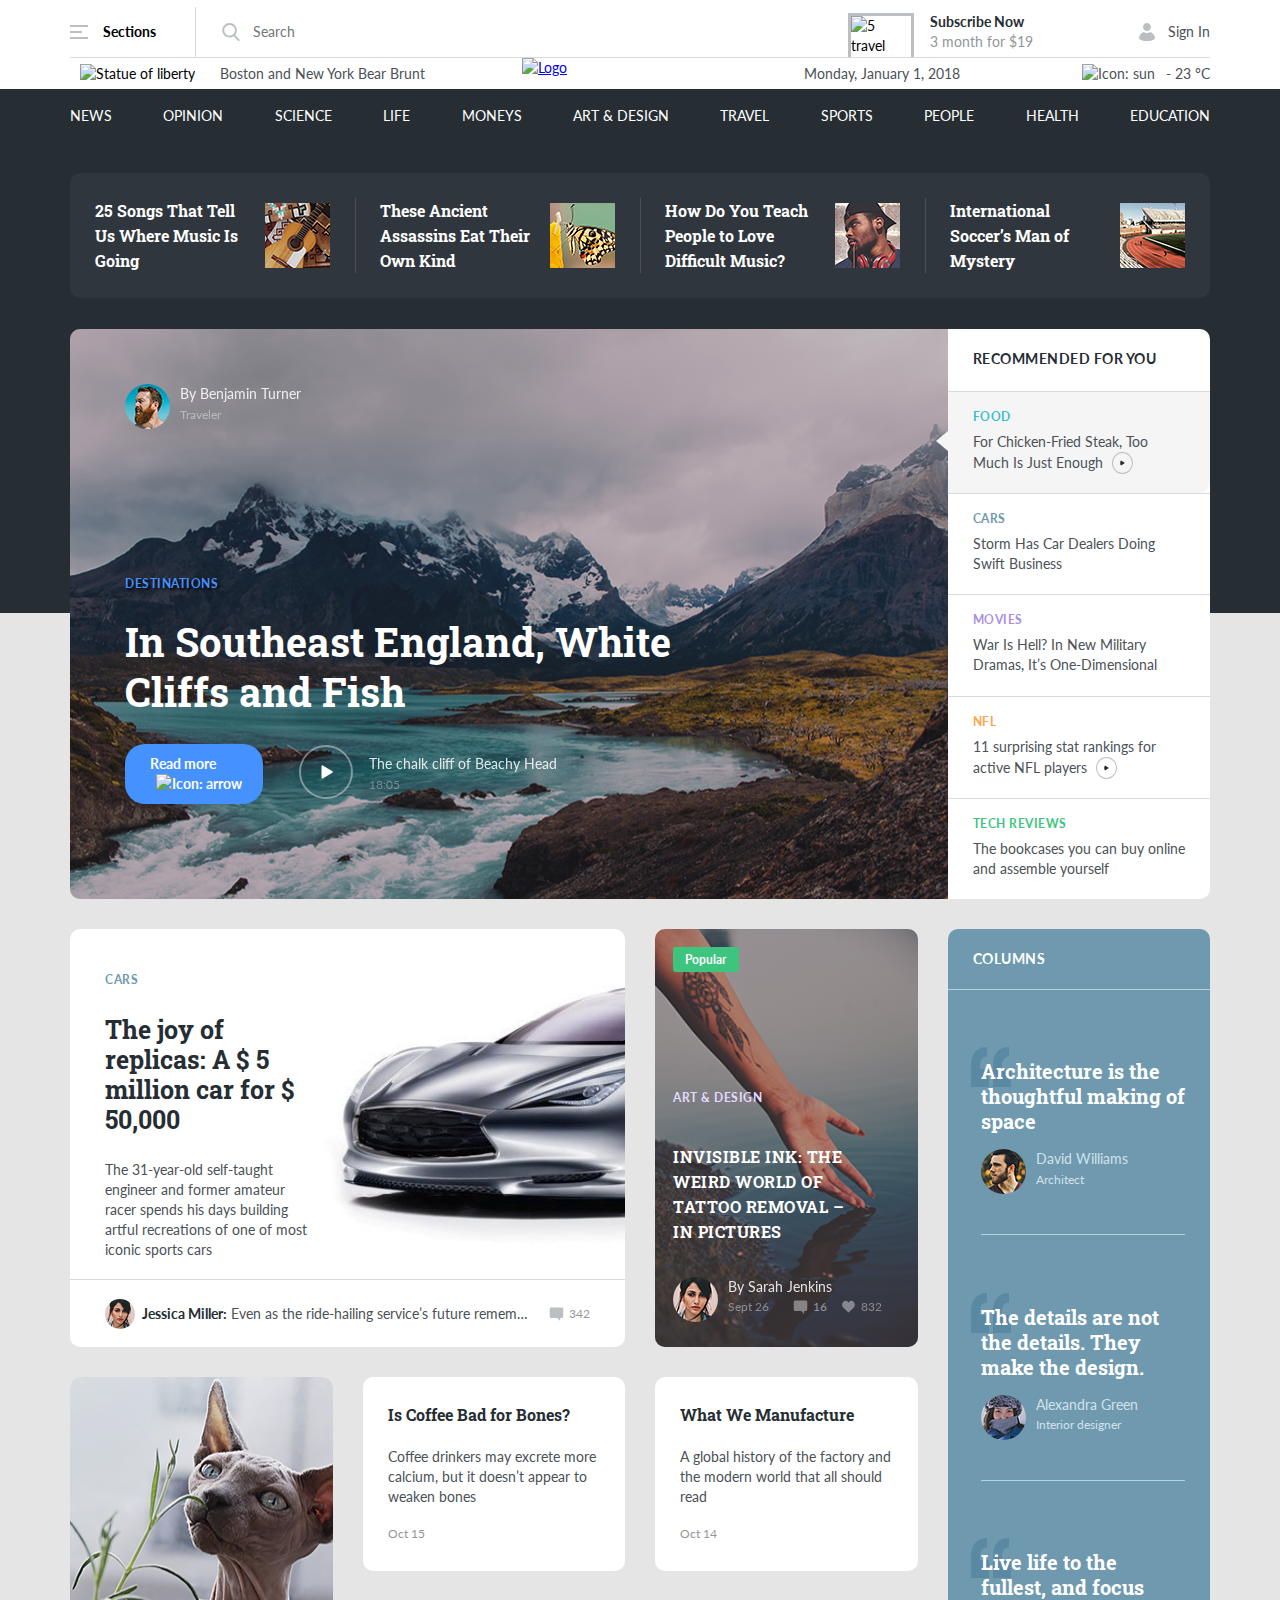
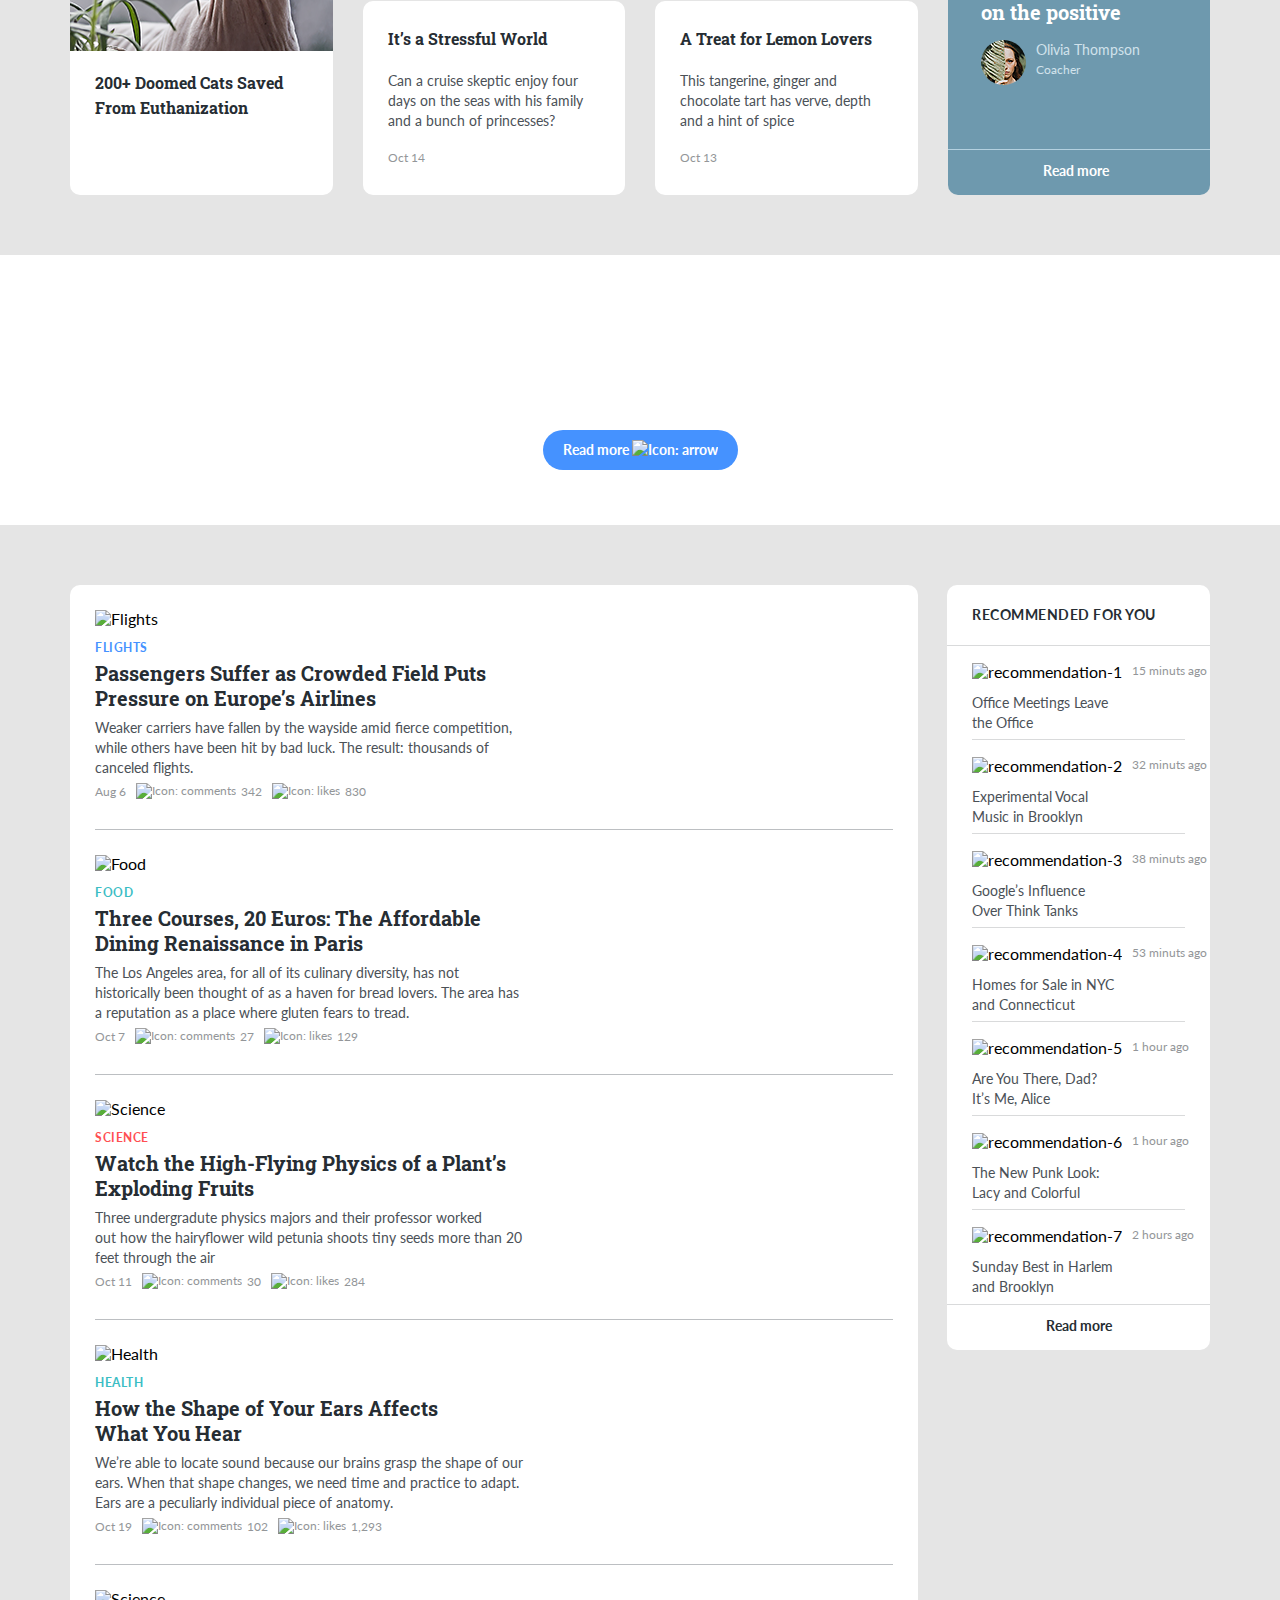
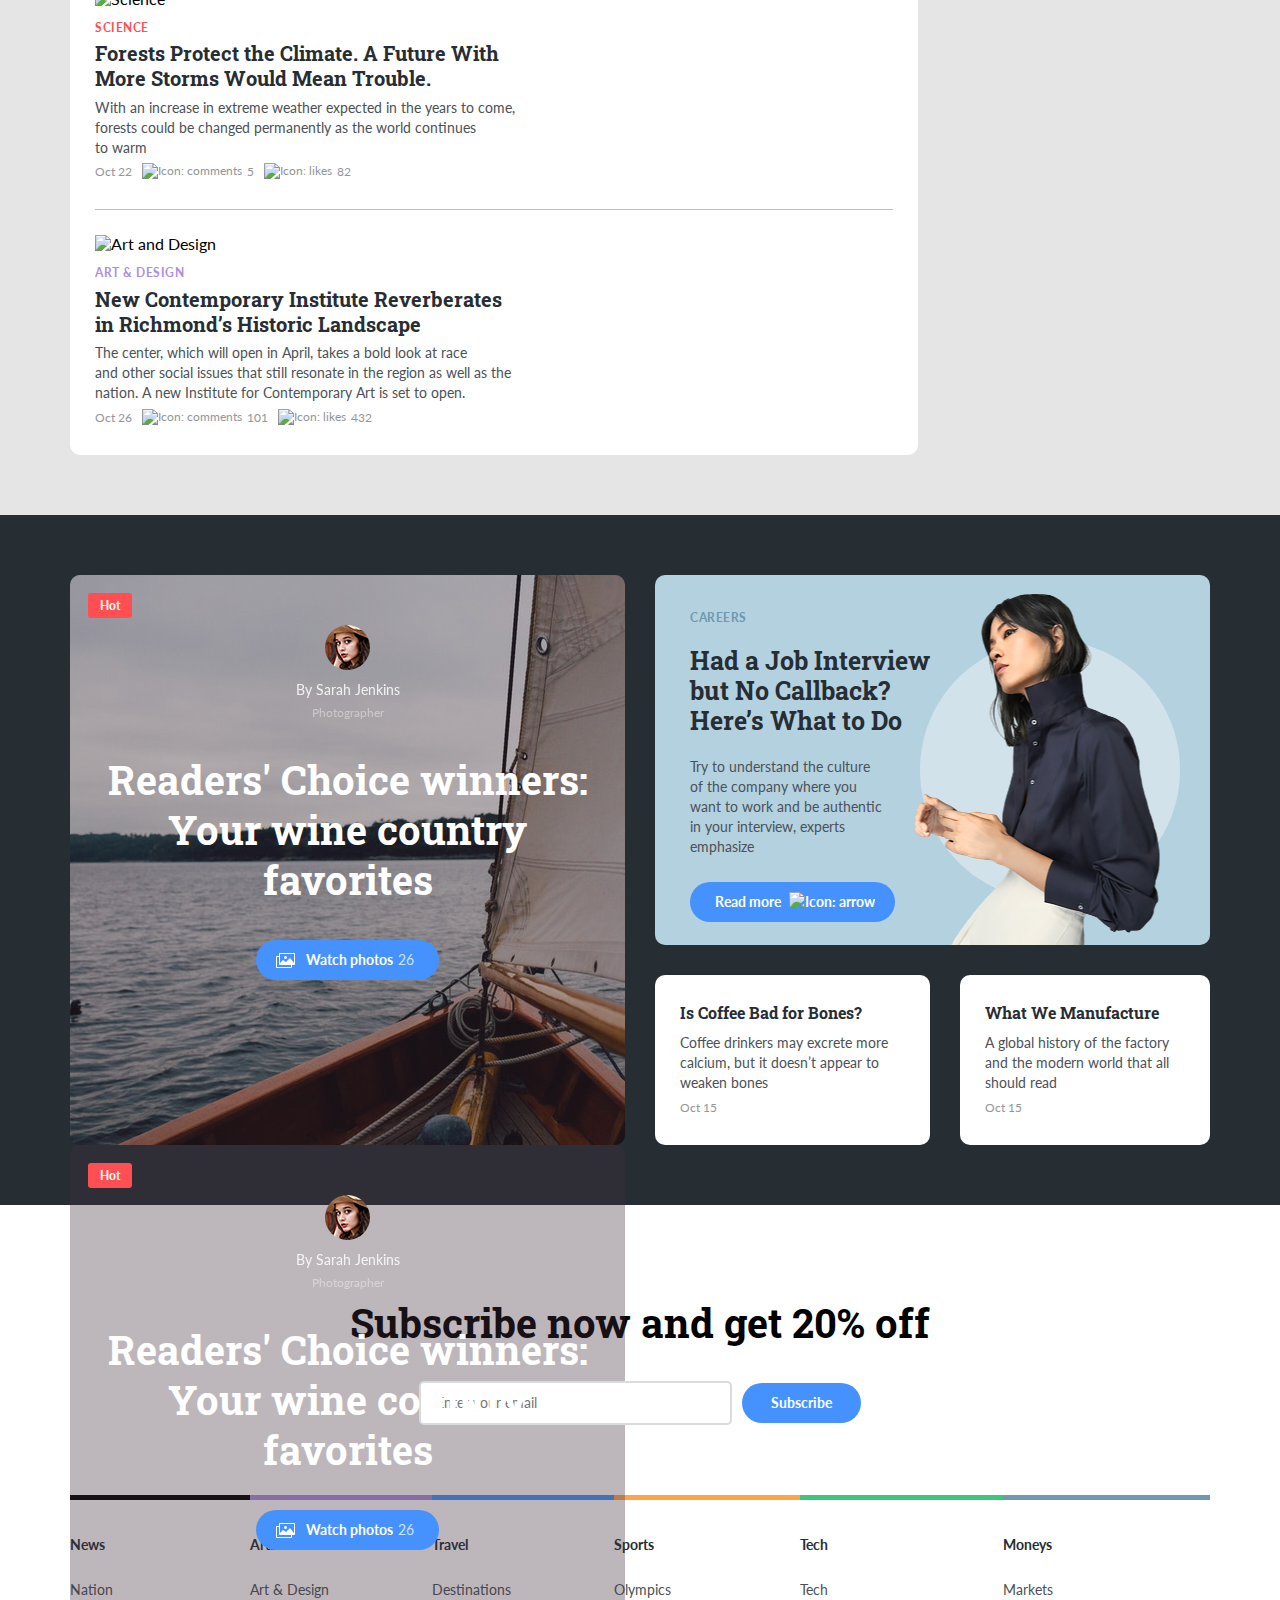
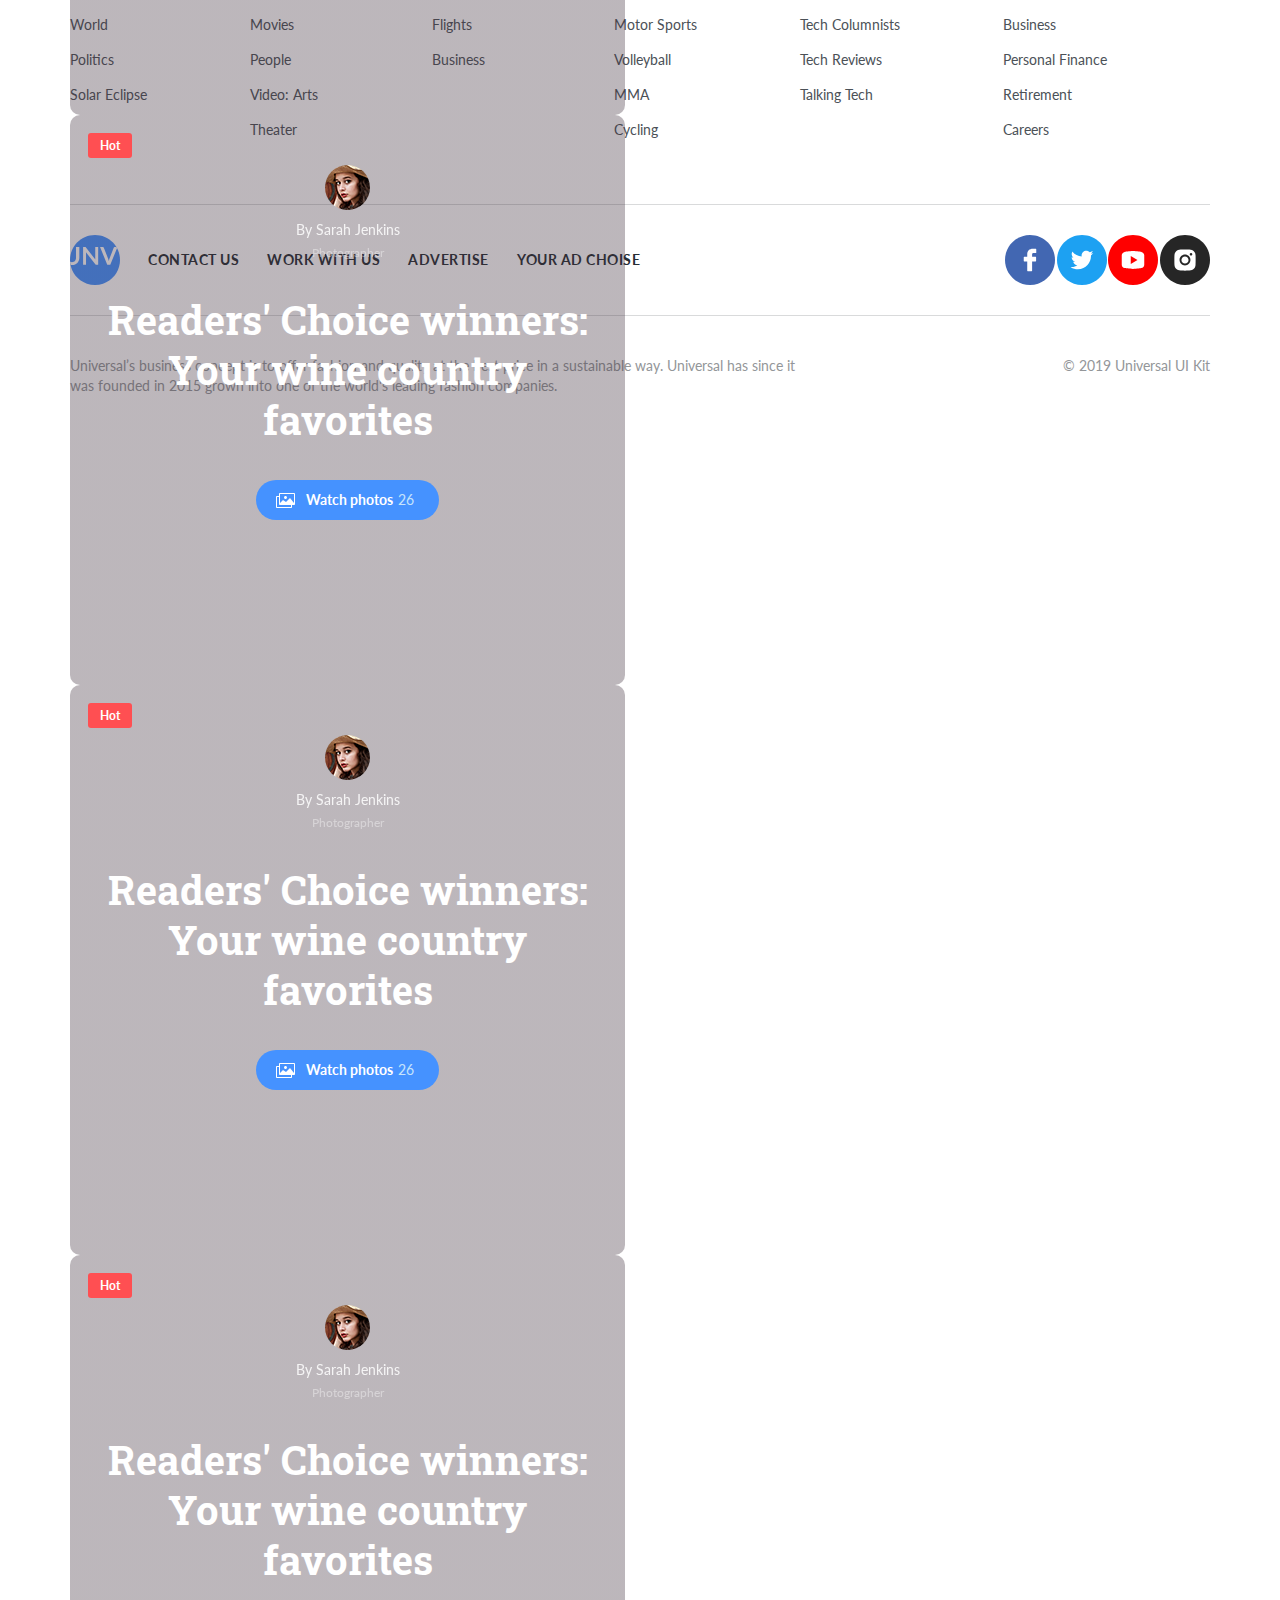
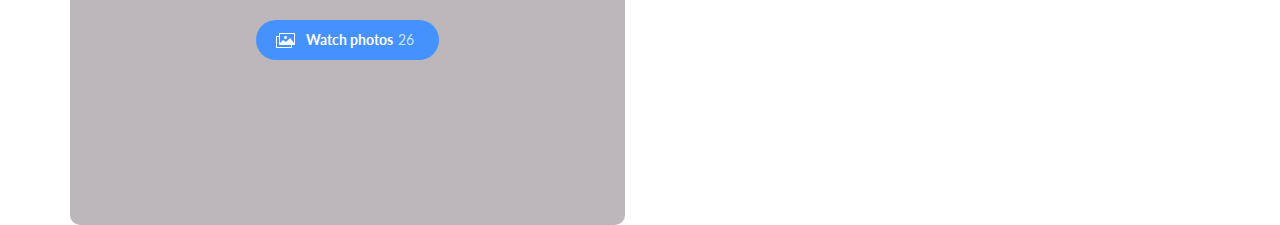
==== index.html @ 7cc5fdc8 "create: added styles for footer" ====
<!DOCTYPE html>
<html lang="en">
  <head>
    <meta charset="UTF-8" />
    <meta name="viewport" content="width=device-width, initial-scale=1.0" />
    <title>Magazine</title>
    <link rel="shortcut icon" href="favicon.ico" type="image/x-icon" />
    <link rel="icon" href="favicon.ico" type="image/x-icon" />
    <link
      href="https://fonts.googleapis.com/css2?family=Lato:wght@400;700&family=Roboto+Slab:wght@400;700&display=swap"
      rel="stylesheet"
    />
    <link rel="stylesheet" href="css/swiper-bundle.min.css" />
    <link rel="stylesheet" href="css/style.css" />
  </head>

  <body>
    <header class="header">
      <div class="header-top header__top">
        <div class="main-container header__container header__container--top">
          <button class="button header-top__button">
            <div class="button__lines">
              <span class="button__line button__line--long"></span>
              <span class="button__line button__line--short"></span>
              <span class="button__line button__line--long"></span>
            </div>
            <span class="button__sections">Sections</span>
          </button>
          <!-- /.sections -->
          <form action="#" class="search header-top__search">
            <img
              src="img/header/Search.svg"
              alt="Icon: search"
              class="search__image"
            />
            <input type="text" class="search__input" placeholder="Search" />
          </form>
          <img
            src="img/header/stories.png"
            alt="5 travel stories"
            class="header-top__stories"
          />
          <a href="#" class="header-subscribe header-top__subscribe">
            <span class="header-subscribe__text">Subscribe Now</span>
            <span class="header-subscribe__price">3 month for $19</span>
          </a>
          <!-- /.header__subscribe -->
          <a href="#" class="sign-in header-top__sign-in">
            <img
              src="img/header/Man.svg"
              alt="Icon: man"
              class="sign-in__man"
            />
            <span class="sign-in__text">Sign In</span>
          </a>
          <!-- /.header__sign-in -->
        </div>
        <!-- /.main-container header__container header__container--top -->
      </div>
      <!-- /.header-top -->
      <div class="header-bottom header__bottom">
        <div class="main-container header__container header__container--bottom">
          <img
            src="img/header/freedom.png"
            alt="Statue of liberty"
            class="header-bottom__freedom"
          />
          <!-- /.header__freedom -->
          <span class="header-bottom__text"
            >Boston and New York Bear Brunt</span
          >
          <a class="logo header-bottom__logo" href="index.html">
            <img src="img/header/logo.svg" alt="Logo" class="logo__image" />
          </a>
          <div class="header-bottom__date">Monday, January 1, 2018</div>
          <div class="header-bottom__weather">
            <img
              src="img/header/sun.svg"
              alt="Icon: sun"
              class="header-bottom__sun"
            /><span>- 23 °C</span>
          </div>
          <!-- /.header__weather -->
        </div>
        <!-- /.main-container header__container header__container--bottom -->
      </div>
      <!-- /.header__bottom -->
      <nav class="header-nav header__nav">
        <div class="main-container header__container header__container--nav">
          <a href="#" class="header-nav__link">News</a>
          <a href="#" class="header-nav__link">Opinion</a>
          <a href="#" class="header-nav__link">Science</a>
          <a href="#" class="header-nav__link">Life</a>
          <a href="#" class="header-nav__link">Moneys</a>
          <a href="#" class="header-nav__link">Art & Design</a>
          <a href="#" class="header-nav__link">Travel</a>
          <a href="#" class="header-nav__link">Sports</a>
          <a href="#" class="header-nav__link">People</a>
          <a href="#" class="header-nav__link">Health</a>
          <a href="#" class="header-nav__link">Education</a>
        </div>
        <!-- /.main-container header__container header__container--nav -->
      </nav>
      <!-- /.header__nav -->
    </header>

    <section class="background-compilation">
      <div class="main-container">
        <div class="compilation">
          <div class="compilation__item">
            <span class="compilation__text"
              >25 Songs That Tell Us Where Music Is Going
            </span>
            <img
              src="img/compilation/image-1.png"
              alt="25 Songs"
              class="compilation__image"
            />
          </div>
          <!-- /.compilation__item -->
          <div class="compilation__item">
            <span class="compilation__text"
              >These Ancient Assassins Eat Their Own Kind</span
            >
            <img
              src="img/compilation/image-2.png"
              alt="Killer butterfly"
              class="compilation__image"
            />
          </div>
          <!-- /.compilation__item -->
          <div class="compilation__item">
            <span class="compilation__text"
              >How Do You Teach People to Love Difficult Music?</span
            >
            <img
              src="img/compilation/image-3.png"
              alt="To Love Difficult Music"
              class="compilation__image"
            />
          </div>
          <!-- /.compilation__item -->
          <div class="compilation__item">
            <span class="compilation__text"
              >International Soccer’s Man of Mystery</span
            >
            <img
              src="img/compilation/image-4.png"
              alt="Soccer’s Man of Mystery"
              class="compilation__image"
            />
          </div>
          <!-- /.compilation__item -->
        </div>
        <!-- /.compilation -->
      </div>
      <!-- /.main-container -->
    </section>
    <!-- /.background-compilation -->

    <section class="recommendations">
      <div class="main-container recommendations__container">
        <div class="recommendations__overlay"></div>
        <!-- /.recommendations__overlay -->
        <iframe
          src="https://www.youtube.com/embed/4jbSsAjkryg"
          frameborder="0"
          class="recommendations__video"
          id="video-food"
          allow="accelerometer; autoplay; encrypted-media; gyroscope; picture-in-picture"
          allowfullscreen
        >
        </iframe>
        <iframe
          src="https://www.youtube.com/embed/b8eP3jFWLfQ"
          frameborder="0"
          class="recommendations__video"
          id="video-nfl"
          allow="accelerometer; autoplay; encrypted-media; gyroscope; picture-in-picture"
          allowfullscreen
        ></iframe>
        <div class="recommendations__tabs">
          <ul class="content recommendations__content">
            <li
              id="food"
              class="content__item content__item--visible content__item--food"
            >
              <div class="content__author">
                <img
                  src="img/recommendations/avatar.png"
                  alt="Avatar"
                  class="content__avatar"
                />
                <div class="content__info">
                  <span class="content__name">By Benjamin Turner</span>
                  <span class="content__sign">Traveler</span>
                </div>
              </div>
              <!-- /.content__author -->
              <div class="content__destinations">Destinations</div>
              <!-- /.content__destionations -->
              <h2 class="content__title">
                In Southeast England, White Cliffs and Fish
              </h2>
              <!-- /.content__title -->
              <a href="#" class="content__more">
                Read more
                <img
                  src="img/recommendations/arrow.svg"
                  alt="Icon: arrow"
                  class="content__arrow"
              /></a>
              <div class="content__view-container">
                <button
                  data-toggle="modal"
                  data-href="#video-food"
                  class="button content__button"
                >
                  <img
                    src="img/recommendations/content-play.svg"
                    alt="Icon: play"
                    class="content__play"
                  />
                </button>
                <div class="content__location">
                  The chalk cliff of Beachy Head
                  <span class="content__duration">18:05</span>
                </div>
                <!-- /.location -->
              </div>
              <!-- /.content__view-container -->
            </li>
            <li id="cars" class="content__item content__item--cars">
              <div class="content__author">
                <img
                  src="img/recommendations/avatar-2.jpg"
                  alt="Avatar"
                  class="content__avatar"
                />
                <div class="content__info">
                  <span class="content__name">By Kristine Liv</span>
                  <span class="content__sign">Automotive expert</span>
                </div>
              </div>
              <!-- /.content__author -->
              <div class="content__destinations">Destinations</div>
              <!-- /.content__destionations -->
              <h1 class="content__title">
                Bayerische Motoren Werke AG
              </h1>
              <!-- /.content__title -->
              <a href="#" class="content__more">
                Read more
                <img
                  src="img/recommendations/Arrow.svg"
                  alt="Icon: arrow"
                  class="content__arrow"
              /></a>
            </li>
            <li id="movies" class="content__item content__item--movies">
              <div class="content__author">
                <img
                  src="img/recommendations/avatar-3.jpg"
                  alt="Avatar"
                  class="content__avatar"
                />
                <div class="content__info">
                  <span class="content__name">By John Smith</span>
                  <span class="content__sign">Film critic</span>
                </div>
              </div>
              <!-- /.content__author -->
              <div class="content__destinations">Destinations</div>
              <!-- /.content__destionations -->
              <h1 class="content__title">
                Bovington Camp, Dorset, England
              </h1>
              <!-- /.content__title -->
              <a href="#" class="content__more">
                Read more
                <img
                  src="img/recommendations/Arrow.svg"
                  alt="Icon: arrow"
                  class="content__arrow"
              /></a>
            </li>
            <li id="nfl" class="content__item content__item--nfl">
              <div class="content__author">
                <img
                  src="img/recommendations/avatar-4.jpg"
                  alt="Avatar"
                  class="content__avatar"
                />
                <div class="content__info">
                  <span class="content__name">By Beatris Logan</span>
                  <span class="content__sign">sportswriter</span>
                </div>
              </div>
              <!-- /.content__author -->
              <div class="content__destinations">Destinations</div>
              <!-- /.content__destionations -->
              <h1 class="content__title">
                Gillette Stadium, Foxborough, Massachusetts
              </h1>
              <!-- /.content__title -->
              <a href="#" class="content__more">
                Read more
                <img
                  src="img/recommendations/Arrow.svg"
                  alt="Icon: arrow"
                  class="content__arrow"
              /></a>
              <div class="content__view-container">
                <button
                  data-toggle="modal"
                  data-href="#video-nfl"
                  class="button content__button"
                >
                  <img
                    src="img/recommendations/content-play.svg"
                    alt="Icon: play"
                    class="content__play"
                  />
                </button>
                <div class="content__location">
                  Lorem ipsum dolor sit amet.
                  <span class="content__duration">10:22</span>
                </div>
                <!-- /.location -->
              </div>
              <!-- /.content__view-container -->
            </li>
            <li id="tech" class="content__item content__item--tech">
              <div class="content__author">
                <img
                  src="img/recommendations/avatar-5.jpg"
                  alt="Avatar"
                  class="content__avatar"
                />
                <div class="content__info">
                  <span class="content__name">By Nicole Stone</span>
                  <span class="content__sign">Designer</span>
                </div>
              </div>
              <!-- /.content__author -->
              <div class="content__destinations">Destinations</div>
              <!-- /.content__destionations -->
              <h1 class="content__title">
                Delft, Nederland
              </h1>
              <!-- /.content__title -->
              <a href="#" class="content__more">
                Read more
                <img
                  src="img/recommendations/Arrow.svg"
                  alt="Icon: arrow"
                  class="content__arrow"
              /></a>
            </li>
          </ul>

          <ul class="list recommendations__list">
            <li class="list__title">Recommended for you</li>
            <li
              data-target="#food"
              data-tab="#food-select"
              class="item list__item list__item--visible"
            >
              <h6 class="item__title item__title--turquoise">Food</h6>
              <div class="item__description">
                For Chicken-Fried Steak, Too Much Is Just Enough
              </div>
              <img
                src="img/recommendations/item-play.svg"
                alt="Icon: play"
                class="item__play"
              />
              <img
                src="img/recommendations/select.svg"
                alt="Select"
                class="item__select item__select--visible"
                id="food-select"
              />
            </li>
            <li
              data-target="#cars"
              data-tab="#cars-select"
              class="item list__item"
            >
              <h6 class="item__title item__title--blue">Cars</h6>
              <div class="item__description">
                Storm Has Car Dealers Doing Swift Business
              </div>
              <img
                src="img/recommendations/select.svg"
                alt="Select"
                class="item__select"
                id="cars-select"
              />
            </li>
            <li
              data-target="#movies"
              data-tab="#movies-select"
              class="item list__item"
            >
              <h6 class="item__title item__title--purple">Movies</h6>
              <div class="item__description">
                War Is Hell? In New Military Dramas, It’s One-Dimensional
              </div>
              <img
                src="img/recommendations/select.svg"
                alt="Select"
                class="item__select"
                id="movies-select"
              />
            </li>
            <li
              data-target="#nfl"
              data-tab="#nfl-select"
              class="item list__item"
            >
              <h6 class="item__title item__title--orange">NFL</h6>
              <div class="item__description">
                11 surprising stat rankings for active NFL players
              </div>
              <img
                src="img/recommendations/item-play.svg"
                alt="Icon: play"
                class="item__play"
              />
              <img
                src="img/recommendations/select.svg"
                alt="Select"
                class="item__select"
                id="nfl-select"
              />
            </li>
            <li
              data-target="#tech"
              data-tab="#tech-select"
              class="item list__item"
            >
              <h6 class="item__title item__title--green">Tech Reviews</h6>
              <div class="item__description">
                The bookcases you can buy online and assemble yourself
              </div>
              <img
                src="img/recommendations/select.svg"
                alt="Select"
                class="item__select"
                id="tech-select"
              />
            </li>
          </ul>
        </div>
        <!-- /.recommendations__tabs -->
      </div>
      <!-- /.main-container -->
    </section>

    <section class="grid">
      <div class="main-container grid__container">
        <div class="grid-item grid__item grid__item--1">
          <div class="grid-item__main">
            <h6 class="grid-item__category grid-item__category--blue">Cars</h6>
            <!-- /.grid-item__category -->
            <h3 class="grid-item__title grid-item__title--car">
              The joy of replicas: A $ 5 million car for $ 50,000
            </h3>
            <div class="grid-item__text grid-item__text--car">
              The 31-year-old self-taught engineer and former amateur racer
              spends his days building artful recreations of one of most iconic
              sports cars
            </div>
            <!-- /.grid-item__text--car -->
          </div>
          <!-- /.grid-item__main -->
          <img
            src="img/grid/car.png"
            alt="Car"
            class="grid-item__image grid-item__image--car"
          />
          <div class="grid-item__minor">
            <div class="grid-item__author grid-item__author--1">
              <img
                src="img/grid/avatar-1.png"
                alt="Avatar: Miller"
                class="grid-item__avatar grid-item__avatar--30"
              />
              <div class="grid-item__comment">
                <span class="grid-item__name grid-item__name--miller"
                  >Jessica Miller<span class="grid-item__colon">:</span></span
                >
                <span class="grid-item__text-comment"
                  >Even as the ride-hailing service’s future remem…</span
                >
              </div>
              <!-- /.grid-item__comment -->
            </div>
            <!-- /.grid-item__author -->
            <div class="grid-item__comments grid-item__comments--car">
              <img
                src="img/grid/Comment.svg"
                alt="Icon: comments"
                class="grid-item__icon-comments"
              /><span class="grid-item__number-comments">342</span>
            </div>
            <!-- /.grid-item__comments -->
          </div>
          <!-- /.grid-item__minor -->
        </div>
        <!-- /.grid-item grid__item -->
        <div class="grid-item grid__item grid__item--2">
          <span class="grid-item__popular">Popular</span>
          <h6 class="grid-item__category grid-item__category--purple">
            Art & Design
          </h6>
          <h4 class="grid-item__title grid-item__title--art">
            Invisible ink: the weird world of tattoo removal – in pictures
          </h4>
          <div class="grid-item__author grid-item__author--2">
            <img
              src="img/grid/avatar-1.png"
              alt="Avatar: Miller"
              class="grid-item__avatar grid-item__avatar--45"
            />
            <span class="grid-item__name grid-item__name--jenkins"
              >By Sarah Jenkins</span
            >
            <div class="grid-item__info">
              <div class="grid-item__date grid-item__date--art">Sept 26</div>
              <!-- /.grid-item__date--art -->
              <div class="grid-item__comments grid-item__comments--art">
                <img
                  src="img/grid/Comment-art.svg"
                  alt="Icon: comments"
                  class="grid-item__icon-comments"
                />
                <span class="grid-item__number-comments">16</span>
              </div>
              <!-- /.grid-item__comments -->
              <div class="grid-item__likes">
                <img
                  src="img/grid/like.svg"
                  alt="Icon: comments"
                  class="grid-item__icon-likes"
                />
                <span class="grid-item__number-likes">832</span>
              </div>
              <!-- /.grid-item__likes -->
            </div>
            <!-- /.grid-item__info -->
          </div>
          <!-- /.grid-item__author grid-item__author--2 -->
        </div>
        <!-- /.grid-item grid__item -->
        <div class="grid-item grid__item grid__item--3">
          <img
            src="img/grid/cat.png"
            alt="Cat"
            class="grid-item__image grid-item__image--cat"
          />
          <h4 class="grid-item__title grid-item__title--cat">
            200+ Doomed Cats Saved From Euthanization
          </h4>
        </div>
        <!-- /.grid-item grid__item -->
        <div class="grid-item grid__item grid__item--4">
          <h4 class="grid-item__title grid-item__title--other">
            Is Coffee Bad for Bones?
          </h4>
          <span class="grid-item__text grid-item__text--other">
            Coffee drinkers may excrete more calcium, but it doesn’t appear to
            weaken bones
          </span>
          <span class="grid-item__date grid-item__date--other">Oct 15</span>
        </div>
        <!-- /.grid-item grid__item -->
        <div class="grid-item grid__item grid__item--5">
          <h4 class="grid-item__title grid-item__title--other">
            What We Manufacture
          </h4>
          <span class="grid-item__text grid-item__text--other">
            A global history of the factory and the modern world that all should
            read
          </span>
          <span class="grid-item__date grid-item__date--other">Oct 14</span>
        </div>
        <!-- /.grid-item grid__item -->
        <div class="grid-item grid__item grid__item--6">
          <h4 class="grid-item__title grid-item__title--other">
            It’s a Stressful World
          </h4>
          <span class="grid-item__text grid-item__text--other">
            Can a cruise skeptic enjoy four days on the seas with his family and
            a bunch of princesses?
          </span>
          <span class="grid-item__date grid-item__date--other">Oct 14</span>
        </div>
        <!-- /.grid-item grid__item -->
        <div class="grid-item grid__item grid__item--7">
          <h4 class="grid-item__title grid-item__title--other">
            A Treat for Lemon Lovers
          </h4>
          <span class="grid-item__text grid-item__text--other">
            This tangerine, ginger and chocolate tart has verve, depth and a
            hint of spice
          </span>
          <span class="grid-item__date grid-item__date--other">Oct 13</span>
        </div>
        <!-- /.grid-item grid__item -->
        <div class="grid-columns grid__columns">
          <h5 class="grid-columns__title">Columns</h5>
          <div class="grid-columns__item">
            <h3 class="grid-columns__title-item">
              Architecture is the thoughtful making of space
            </h3>
            <div class="grid-columns__author">
              <img
                src="img/grid/columns-avatar-1.png"
                alt="Avatar: Williams"
                class="grid-columns__avatar"
              />
              <span class="grid-columns__name">David Williams</span
              ><span class="grid-columns__profession">Architect</span>
            </div>
            <!-- /.grid-columns__author -->
          </div>
          <!-- /.grid-columns__item -->
          <div class="grid-columns__item">
            <h3 class="grid-columns__title-item">
              The details are not the details. They make the design.
            </h3>
            <div class="grid-columns__author">
              <img
                src="img/grid/columns-avatar-2.png"
                alt="Avatar: Williams"
                class="grid-columns__avatar"
              />
              <span class="grid-columns__name">Alexandra Green</span
              ><span class="grid-columns__profession">Interior designer</span>
            </div>
            <!-- /.grid-columns__author -->
          </div>
          <!-- /.grid-columns__item -->
          <div class="grid-columns__item">
            <h3 class="grid-columns__title-item">
              Live life to the fullest, and focus on the positive
            </h3>
            <div class="grid-columns__author">
              <img
                src="img/grid/columns-avatar-3.png"
                alt="Avatar: Williams"
                class="grid-columns__avatar"
              />
              <span class="grid-columns__name">Olivia Thompson</span
              ><span class="grid-columns__profession">Coacher</span>
            </div>
            <!-- /.grid-columns__author -->
          </div>
          <!-- /.grid-columns__item -->
          <a href="#" class="grid-columns__more">Read more</a>
        </div>
        <!-- /.grid-columns grid__columns -->
      </div>
      <!-- /.main-container grid__container -->
    </section>
    <!-- /.grid -->

    <section class="flower">
      <div class="main-container flower__container">
        <h2 class="flower__title">
          The Big Bloom or «How Flowering Plants Changed the World»
        </h2>
        <a href="#" class="flower__more">
          Read more
          <img
            src="img/recommendations/arrow.svg"
            alt="Icon: arrow"
            class="flower__arrow"
        /></a>
      </div>
      <!-- /.main-container -->
    </section>
    <!-- /.flower -->

    <section class="articles">
      <div class="main-container articles__container">
        <div class="articles-categories articles__categories">
          <div class="articles-categories__card">
            <img
              src="img/articles/flights.png"
              alt="Flights"
              class="articles-categories__image"
            />
            <h6
              class="articles-categories__category articles-categories__category--flights"
            >
              Flights
            </h6>
            <svg class="articles-categories__flag">
              <use xlink:href="img/articles/sprite.svg#flag"></use>
            </svg>
            <h3 class="articles-categories__title">
              Passengers Suffer as Crowded Field Puts Pressure on Europe’s
              Airlines
            </h3>
            <div class="articles-categories__text">
              Weaker carriers have fallen by the wayside amid fierce
              competition, while others have been hit by bad luck. The result:
              thousands of canceled flights.
            </div>
            <!-- /.articles-categories__text -->
            <div class="articles-categories__info">
              <span class="articles-categories__date">Aug 6</span>
              <!-- /.articles-categories__date -->
              <div class="articles-categories__comments">
                <img
                  src="img/articles/comments.svg"
                  alt="Icon: comments"
                  class="articles-categories__icon-comments"
                />
                <span class="articles-categories__number-comments">342</span>
              </div>
              <!-- /.articles-categories__comments -->
              <div class="articles-categories__likes">
                <img
                  src="img/articles/likes.svg"
                  alt="Icon: likes"
                  class="articles-categories__icon-likes"
                /><span class="articles-categories__number-likes">830</span>
              </div>
              <!-- /.articles-categories__number-likes -->
            </div>
            <!-- /.articles-categories__info -->
          </div>
          <!-- /.articles-categories articles-categories__card -->
          <div class="articles-categories articles-categories__card">
            <img
              src="img/articles/food.png"
              alt="Food"
              class="articles-categories__image"
            />
            <h6
              class="articles-categories__category articles-categories__category--food"
            >
              Food
            </h6>
            <svg class="articles-categories__flag">
              <use xlink:href="img/articles/sprite.svg#flag"></use>
            </svg>
            <h3 class="articles-categories__title">
              Three Courses, 20 Euros: The Affordable Dining Renaissance in
              Paris
            </h3>
            <div class="articles-categories__text">
              The Los Angeles area, for all of its culinary diversity, has not
              historically been thought of as a haven for bread lovers. The area
              has a reputation as a place where gluten fears to tread.
            </div>
            <!-- /.articles-categories__text -->
            <div class="articles-categories__info">
              <span class="articles-categories__date">Oct 7</span>
              <!-- /.articles-categories__date -->
              <div class="articles-categories__comments">
                <img
                  src="img/articles/comments.svg"
                  alt="Icon: comments"
                  class="articles-categories__icon-comments"
                />
                <span class="articles-categories__number-comments">27</span>
              </div>
              <!-- /.articles-categories__comments -->
              <div class="articles-categories__likes">
                <img
                  src="img/articles/likes.svg"
                  alt="Icon: likes"
                  class="articles-categories__icon-likes"
                /><span class="articles-categories__number-likes">129</span>
              </div>
              <!-- /.articles-categories__number-likes -->
            </div>
            <!-- /.articles-categories__info -->
          </div>
          <!-- /.articles-categories articles-categories__card -->
          <div class="articles-categories articles-categories__card">
            <img
              src="img/articles/science-1.png"
              alt="Science"
              class="articles-categories__image"
            />
            <h6
              class="articles-categories__category articles-categories__category--science"
            >
              Science
            </h6>
            <svg class="articles-categories__flag">
              <use xlink:href="img/articles/sprite.svg#flag"></use>
            </svg>
            <h3 class="articles-categories__title">
              Watch the High-Flying Physics of a Plant’s Exploding Fruits
            </h3>
            <div class="articles-categories__text">
              Three undergradute physics majors and their professor worked
              out how the hairyflower wild petunia shoots tiny seeds more than
              20 feet through the air
            </div>
            <!-- /.articles-categories__text -->
            <div class="articles-categories__info">
              <span class="articles-categories__date">Oct 11</span>
              <!-- /.articles-categories__date -->
              <div class="articles-categories__comments">
                <img
                  src="img/articles/comments.svg"
                  alt="Icon: comments"
                  class="articles-categories__icon-comments"
                />
                <span class="articles-categories__number-comments">30</span>
              </div>
              <!-- /.articles-categories__comments -->
              <div class="articles-categories__likes">
                <img
                  src="img/articles/likes.svg"
                  alt="Icon: likes"
                  class="articles-categories__icon-likes"
                /><span class="articles-categories__number-likes">284</span>
              </div>
              <!-- /.articles-categories__number-likes -->
            </div>
            <!-- /.articles-categories__info -->
          </div>
          <!-- /.articles-categories articles-categories__card -->
          <div class="articles-categories articles-categories__card">
            <img
              src="img/articles/health.png"
              alt="Health"
              class="articles-categories__image"
            />
            <h6
              class="articles-categories__category articles-categories__category--health"
            >
              Health
            </h6>
            <svg class="articles-categories__flag">
              <use xlink:href="img/articles/sprite.svg#flag"></use>
            </svg>
            <h3 class="articles-categories__title">
              How the Shape of Your Ears Affects What You Hear
            </h3>
            <div class="articles-categories__text">
              We’re able to locate sound because our brains grasp the shape
              of our ears. When that shape changes, we need time and practice
              to adapt. Ears are a peculiarly individual piece of anatomy.
            </div>
            <!-- /.articles-categories__text -->
            <div class="articles-categories__info">
              <span class="articles-categories__date">Oct 19</span>
              <!-- /.articles-categories__date -->
              <div class="articles-categories__comments">
                <img
                  src="img/articles/comments.svg"
                  alt="Icon: comments"
                  class="articles-categories__icon-comments"
                />
                <span class="articles-categories__number-comments">102</span>
              </div>
              <!-- /.articles-categories__comments -->
              <div class="articles-categories__likes">
                <img
                  src="img/articles/likes.svg"
                  alt="Icon: likes"
                  class="articles-categories__icon-likes"
                /><span class="articles-categories__number-likes">1,293</span>
              </div>
              <!-- /.articles-categories__number-likes -->
            </div>
            <!-- /.articles-categories__info -->
          </div>
          <!-- /.articles-categories articles-categories__card -->
          <div class="articles-categories articles-categories__card">
            <img
              src="img/articles/science-2.png"
              alt="Science"
              class="articles-categories__image"
            />
            <h6
              class="articles-categories__category articles-categories__category--science"
            >
              Science
            </h6>
            <svg class="articles-categories__flag">
              <use xlink:href="img/articles/sprite.svg#flag"></use>
            </svg>
            <h3 class="articles-categories__title">
              Forests Protect the Climate. A Future With More Storms Would Mean
              Trouble.
            </h3>
            <div class="articles-categories__text">
              With an increase in extreme weather expected in the years to come,
              forests could be changed permanently as the world continues
              to warm
            </div>
            <!-- /.articles-categories__text -->
            <div class="articles-categories__info">
              <span class="articles-categories__date">Oct 22</span>
              <!-- /.articles-categories__date -->
              <div class="articles-categories__comments">
                <img
                  src="img/articles/comments.svg"
                  alt="Icon: comments"
                  class="articles-categories__icon-comments"
                />
                <span class="articles-categories__number-comments">5</span>
              </div>
              <!-- /.articles-categories__comments -->
              <div class="articles-categories__likes">
                <img
                  src="img/articles/likes.svg"
                  alt="Icon: likes"
                  class="articles-categories__icon-likes"
                /><span class="articles-categories__number-likes">82</span>
              </div>
              <!-- /.articles-categories__number-likes -->
            </div>
            <!-- /.articles-categories__info -->
          </div>
          <!-- /.articles-categories articles-categories__card -->
          <div class="articles-categories articles-categories__card">
            <img
              src="img/articles/Art.png"
              alt="Art and Design"
              class="articles-categories__image"
            />
            <h6
              class="articles-categories__category articles-categories__category--art"
            >
              Art & Design
            </h6>
            <svg class="articles-categories__flag">
              <use xlink:href="img/articles/sprite.svg#flag"></use>
            </svg>
            <h3 class="articles-categories__title">
              New Contemporary Institute Reverberates in Richmond’s Historic
              Landscape
            </h3>
            <div class="articles-categories__text">
              The center, which will open in April, takes a bold look at race
              and other social issues that still resonate in the region as well
              as the nation. A new Institute for Contemporary Art is set to
              open.
            </div>
            <!-- /.articles-categories__text -->
            <div class="articles-categories__info">
              <span class="articles-categories__date">Oct 26</span>
              <!-- /.articles-categories__date -->
              <div class="articles-categories__comments">
                <img
                  src="img/articles/comments.svg"
                  alt="Icon: comments"
                  class="articles-categories__icon-comments"
                />
                <span class="articles-categories__number-comments">101</span>
              </div>
              <!-- /.articles-categories__comments -->
              <div class="articles-categories__likes">
                <img
                  src="img/articles/likes.svg"
                  alt="Icon: likes"
                  class="articles-categories__icon-likes"
                /><span class="articles-categories__number-likes">432</span>
              </div>
              <!-- /.articles-categories__number-likes -->
            </div>
            <!-- /.articles-categories__info -->
          </div>
          <!-- /.articles-categories__card -->
        </div>
        <!-- /.articles-categories articles__categories -->

        <div class="aticles-recommendation articles__recommendation">
          <h5 class="articles-recommendation__title">Recommended for you</h5>
          <ul class="articles-recommendation__items">
            <li
              class="articles-recommendation__item articles-recommendation__item--1"
            >
              <img
                src="img/articles/item-1.png"
                alt="recommendation-1"
                class="articles-recommendation__image"
              />
              <h5 class="articles-recommendation__title-item">
                Office Meetings Leave the Office
              </h5>
              <span class="articles-recommendation__time">15 minuts ago</span>
            </li>
            <!-- /.articles-recommendation__item--1 -->
            <li
              class="articles-recommendation__item articles-recommendation__item--2"
            >
              <img
                src="img/articles/item-2.png"
                alt="recommendation-2"
                class="articles-recommendation__image"
              />
              <h5 class="articles-recommendation__title-item">
                Experimental Vocal Music in Brooklyn
              </h5>
              <span class="articles-recommendation__time">32 minuts ago</span>
            </li>
            <!-- /.articles-recommendation__item--2 -->
            <li
              class="articles-recommendation__item articles-recommendation__item--3"
            >
              <img
                src="img/articles/item-3.png"
                alt="recommendation-3"
                class="articles-recommendation__image"
              />
              <h5 class="articles-recommendation__title-item">
                Google’s Influence Over Think Tanks
              </h5>
              <span class="articles-recommendation__time">38 minuts ago</span>
            </li>
            <!-- /.articles-recommendation__item--3 -->
            <li
              class="articles-recommendation__item articles-recommendation__item--4"
            >
              <img
                src="img/articles/item-4.png"
                alt="recommendation-4"
                class="articles-recommendation__image"
              />
              <h5 class="articles-recommendation__title-item">
                Homes for Sale in NYC and Connecticut
              </h5>
              <span class="articles-recommendation__time">53 minuts ago</span>
            </li>
            <!-- /.articles-recommendation__item--4 -->
            <li
              class="articles-recommendation__item articles-recommendation__item--5"
            >
              <img
                src="img/articles/item-5.png"
                alt="recommendation-5"
                class="articles-recommendation__image"
              />
              <h5 class="articles-recommendation__title-item">
                Are You There, Dad? It’s Me, Alice
              </h5>
              <span class="articles-recommendation__time">1 hour ago</span>
            </li>
            <!-- /.articles-recommendation__item--5 -->
            <li
              class="articles-recommendation__item articles-recommendation__item--6"
            >
              <img
                src="img/articles/item-6.png"
                alt="recommendation-6"
                class="articles-recommendation__image"
              />
              <h5 class="articles-recommendation__title-item">
                The New Punk Look: Lacy and Colorful
              </h5>
              <span class="articles-recommendation__time">1 hour ago</span>
            </li>
            <!-- /.articles-recommendation__item--6 -->
            <li
              class="articles-recommendation__item articles-recommendation__item--7"
            >
              <img
                src="img/articles/item-7.png"
                alt="recommendation-7"
                class="articles-recommendation__image"
              />
              <h5 class="articles-recommendation__title-item">
                Sunday Best in Harlem and Brooklyn
              </h5>
              <span class="articles-recommendation__time">2 hours ago</span>
            </li>
            <!-- /.articles-recommendation__item--7 -->
          </ul>
          <a href="#" class="articles-recommendation__more">Read more</a>
        </div>
        <!-- /.aticles-recommendation .articles__recommendation -->
      </div>
      <!-- /.main-container articles__container -->
    </section>
    <!-- /.articles -->

    <section class="useful">
      <div class="main-container useful__container">
        <div class="swiper-container">
          <div class="swiper-wrapper">
            <div class="swiper-slide useful-hot useful__hot useful__hot--1">
              <span class="useful-hot__label">Hot</span>
              <div class="useful-hot__author">
                <img
                  src="img/useful/avatar.png"
                  alt="Avatar: Jenkins"
                  class="useful-hot__avatar"
                />
                <span class="useful-hot__name">By Sarah Jenkins</span>
                <span class="useful-hot__profession">Photographer</span>
              </div>
              <!-- /.useful-hot__author -->
              <h2 class="useful-hot__title">
                Readers' Choice winners: Your wine country favorites
              </h2>
              <a href="#" class="useful-hot__watch"
                ><img
                  src="img/useful/watch.svg"
                  alt="Icon: photo"
                  class="useful-hot__image"
                />
                <span class="useful-hot__text">Watch photos</span>
                <span class="useful-hot__number">26</span>
              </a>
            </div>
            <!-- /.swiper-slide useful__hot -->
            <div class="swiper-slide useful-hot useful__hot useful__hot--2">
              <span class="useful-hot__label">Hot</span>
              <div class="useful-hot__author">
                <img
                  src="img/useful/avatar.png"
                  alt="Avatar: Jenkins"
                  class="useful-hot__avatar"
                />
                <span class="useful-hot__name">By Sarah Jenkins</span>
                <span class="useful-hot__profession">Photographer</span>
              </div>
              <!-- /.useful-hot__author -->
              <h2 class="useful-hot__title">
                Readers' Choice winners: Your wine country favorites
              </h2>
              <a href="#" class="useful-hot__watch"
                ><img
                  src="img/useful/watch.svg"
                  alt="Icon: photo"
                  class="useful-hot__image"
                />
                <span class="useful-hot__text">Watch photos</span>
                <span class="useful-hot__number">26</span>
              </a>
            </div>
            <!-- /.swiper-slide useful__hot -->
            <div class="swiper-slide useful-hot useful__hot useful__hot--3">
              <span class="useful-hot__label">Hot</span>
              <div class="useful-hot__author">
                <img
                  src="img/useful/avatar.png"
                  alt="Avatar: Jenkins"
                  class="useful-hot__avatar"
                />
                <span class="useful-hot__name">By Sarah Jenkins</span>
                <span class="useful-hot__profession">Photographer</span>
              </div>
              <!-- /.useful-hot__author -->
              <h2 class="useful-hot__title">
                Readers' Choice winners: Your wine country favorites
              </h2>
              <a href="#" class="useful-hot__watch"
                ><img
                  src="img/useful/watch.svg"
                  alt="Icon: photo"
                  class="useful-hot__image"
                />
                <span class="useful-hot__text">Watch photos</span>
                <span class="useful-hot__number">26</span>
              </a>
            </div>
            <!-- /.swiper-slide useful__hot -->
            <div class="swiper-slide useful-hot useful__hot useful__hot--4">
              <span class="useful-hot__label">Hot</span>
              <div class="useful-hot__author">
                <img
                  src="img/useful/avatar.png"
                  alt="Avatar: Jenkins"
                  class="useful-hot__avatar"
                />
                <span class="useful-hot__name">By Sarah Jenkins</span>
                <span class="useful-hot__profession">Photographer</span>
              </div>
              <!-- /.useful-hot__author -->
              <h2 class="useful-hot__title">
                Readers' Choice winners: Your wine country favorites
              </h2>
              <a href="#" class="useful-hot__watch"
                ><img
                  src="img/useful/watch.svg"
                  alt="Icon: photo"
                  class="useful-hot__image"
                />
                <span class="useful-hot__text">Watch photos</span>
                <span class="useful-hot__number">26</span>
              </a>
            </div>
            <!-- /.swiper-slide useful__hot -->
            <div class="swiper-slide useful-hot useful__hot useful__hot--5">
              <span class="useful-hot__label">Hot</span>
              <div class="useful-hot__author">
                <img
                  src="img/useful/avatar.png"
                  alt="Avatar: Jenkins"
                  class="useful-hot__avatar"
                />
                <span class="useful-hot__name">By Sarah Jenkins</span>
                <span class="useful-hot__profession">Photographer</span>
              </div>
              <!-- /.useful-hot__author -->
              <h2 class="useful-hot__title">
                Readers' Choice winners: Your wine country favorites
              </h2>
              <a href="#" class="useful-hot__watch"
                ><img
                  src="img/useful/watch.svg"
                  alt="Icon: photo"
                  class="useful-hot__image"
                />
                <span class="useful-hot__text">Watch photos</span>
                <span class="useful-hot__number">26</span>
              </a>
            </div>
            <!-- /.swiper-slide useful__hot -->
          </div>
          <!-- /. swiper-wrapper -->
          <div class="useful-hot__pagination">
            <div class="swiper-pagination"></div>
          </div>
          <!-- /.useful-hot__pagination -->
        </div>
        <!-- /.swiper-container -->
        <div class="useful-careers useful__careers">
          <span class="useful-careers__category">Careers</span>
          <h2 class="useful-careers__title">
            Had a Job Interview but No Callback? Here’s What to Do
          </h2>
          <div class="useful-careers__text">
            Try to understand the culture of the company where you want to work
            and be authentic in your interview, experts emphasize
          </div>
          <!-- /.useful-careers__text -->
          <a href="#" class="useful-careers__more"
            >Read more
            <img
              src="img/recommendations/arrow.svg"
              alt="Icon: arrow"
              class="useful-careers__arrow"
          /></a>
          <img
            src="img/useful/Oval.svg"
            alt="Oval"
            class="useful-careers__oval"
          />
          <img
            src="img/useful/woman.png"
            alt="Woman"
            class="useful-careers__image"
          />
        </div>
        <!-- /.useful__careers -->
        <div class="useful__others">
          <div class="useful-other useful__other useful__other--1">
            <h4 class="useful-other__title">
              Is Coffee Bad for Bones?
            </h4>
            <span class="useful-other__text">
              Coffee drinkers may excrete more calcium, but it doesn’t appear to
              weaken bones
            </span>
            <span class="useful-other__date">Oct 15</span>
          </div>
          <!-- /.uesful__other -->
          <div class="useful-other useful__other useful__other--2">
            <h4 class="useful-other__title">
              What We Manufacture
            </h4>
            <span class="useful-other__text">
              A global history of the factory and the modern world that all
              should read
            </span>
            <span class="useful-other__date">Oct 15</span>
          </div>
          <!-- /.useful__other -->
        </div>
        <!-- /.useful__others -->
      </div>
      <!-- /.main-container useful__container -->
    </section>
    <!-- /.useful -->

    <section class="footer">
      <div class="main-container footer__container">
        <div class="footer-subscribe footer__subscribe">
          <h2 class="footer-subscribe__title">Subscribe now and get 20% off</h2>
          <form
            action="send.php"
            method="POST"
            class="form footer-subscribe__form"
          >
            <div class="footer-subscribe__input-group">
              <input
                type="email"
                class="input footer-subscribe__input"
                placeholder="Enter your email"
                name="email"
                required
              />
            </div>
            <!-- /.input-group -->
            <button class="footer-subscribe__button" type="submit">
              Subscribe
            </button>
          </form>
        </div>
        <!-- /.subscribe -->

        <nav class="footer-navigation footer__navigation">
          <div
            class="footer-navigation__column footer-navigation__column--news"
          >
            <h5 class="footer-navigation__title">News</h5>
            <ul class="footer-navigation__list">
              <li class="footer-navigation__item">
                <a href="#" class="footer-navigation__link">Nation</a>
              </li>
              <li class="footer-navigation__item">
                <a href="#" class="footer-navigation__link">World</a>
              </li>
              <li class="footer-navigation__item">
                <a href="#" class="footer-navigation__link">Politics</a>
              </li>
              <li class="footer-navigation__item">
                <a href="#" class="footer-navigation__link">Solar Eclipse</a>
              </li>
            </ul>
          </div>
          <!-- /.footer-navigation__column -->
          <div
            class="footer-navigation__column footer-navigation__column--arts"
          >
            <h5 class="footer-navigation__title">Arts</h5>
            <ul class="footer-navigation__list">
              <li class="footer-navigation__item">
                <a href="#" class="footer-navigation__link">Art & Design</a>
              </li>
              <li class="footer-navigation__item">
                <a href="#" class="footer-navigation__link">Movies</a>
              </li>
              <li class="footer-navigation__item">
                <a href="#" class="footer-navigation__link">People</a>
              </li>
              <li class="footer-navigation__item">
                <a href="#" class="footer-navigation__link">Video: Arts</a>
              </li>
              <li class="footer-navigation__item">
                <a href="#" class="footer-navigation__link">Theater</a>
              </li>
            </ul>
          </div>
          <!-- /.footer-navigation__column -->
          <div
            class="footer-navigation__column footer-navigation__column--travel"
          >
            <h5 class="footer-navigation__title">Travel</h5>
            <ul class="footer-navigation__list">
              <li class="footer-navigation__item">
                <a href="#" class="footer-navigation__link">Destinations</a>
              </li>
              <li class="footer-navigation__item">
                <a href="#" class="footer-navigation__link">Flights</a>
              </li>
              <li class="footer-navigation__item">
                <a href="#" class="footer-navigation__link">Business</a>
              </li>
            </ul>
          </div>
          <!-- /.footer-navigation__column -->
          <div
            class="footer-navigation__column footer-navigation__column--sports"
          >
            <h5 class="footer-navigation__title">Sports</h5>
            <ul class="footer-navigation__list">
              <li class="footer-navigation__item">
                <a href="#" class="footer-navigation__link">Olympics</a>
              </li>
              <li class="footer-navigation__item">
                <a href="#" class="footer-navigation__link">Motor Sports</a>
              </li>
              <li class="footer-navigation__item">
                <a href="#" class="footer-navigation__link">Volleyball</a>
              </li>
              <li class="footer-navigation__item">
                <a href="#" class="footer-navigation__link">MMA</a>
              </li>
              <li class="footer-navigation__item">
                <a href="#" class="footer-navigation__link">Cycling</a>
              </li>
            </ul>
          </div>
          <!-- /.footer-navigation__column -->
          <div
            class="footer-navigation__column footer-navigation__column--tech"
          >
            <h5 class="footer-navigation__title">Tech</h5>
            <ul class="footer-navigation__list">
              <li class="footer-navigation__item">
                <a href="#" class="footer-navigation__link">Tech</a>
              </li>
              <li class="footer-navigation__item">
                <a href="#" class="footer-navigation__link">Tech Columnists</a>
              </li>
              <li class="footer-navigation__item">
                <a href="#" class="footer-navigation__link">Tech Reviews</a>
              </li>
              <li class="footer-navigation__item">
                <a href="#" class="footer-navigation__link">Talking Tech</a>
              </li>
            </ul>
          </div>
          <!-- /.footer-navigation__column -->
          <div
            class="footer-navigation__column footer-navigation__column--moneys"
          >
            <h5 class="footer-navigation__title">Moneys</h5>
            <ul class="footer-navigation__list">
              <li class="footer-navigation__item">
                <a href="#" class="footer-navigation__link">Markets</a>
              </li>
              <li class="footer-navigation__item">
                <a href="#" class="footer-navigation__link">Business</a>
              </li>
              <li class="footer-navigation__item">
                <a href="#" class="footer-navigation__link">Personal Finance</a>
              </li>
              <li class="footer-navigation__item">
                <a href="#" class="footer-navigation__link">Retirement</a>
              </li>
              <li class="footer-navigation__item">
                <a href="#" class="footer-navigation__link">Careers</a>
              </li>
            </ul>
          </div>
          <!-- /.footer-navigation__column -->
        </nav>

        <div class="footer-info footer__info">
          <div class="footer-info__contacts">
            <img
              src="img/footer/logo.svg"
              alt="Logo"
              class="footer-info__logo"
            />
            <a href="#" class="footer-info__link">Contact Us</a>
            <a href="#" class="footer-info__link">Work with Us</a>
            <a href="#" class="footer-info__link">Advertise</a>
            <a href="#" class="footer-info__link">Your Ad Choise</a>
          </div>
          <!-- /.footer-info__contacts -->
          <div class="footer-info__socials">
            <img
              src="img/footer/fb.svg"
              alt="Icon: facebook"
              class="footer-info__social"
            />
            <img
              src="img/footer/tw.svg"
              alt="Icon: twitter"
              class="footer-info__social"
            />
            <img
              src="img/footer/youtube.svg"
              alt="Icon: youtube"
              class="footer-info__social"
            />
            <img
              src="img/footer/instagram.svg"
              alt="Icon: instagram"
              class="footer-info__social"
            />
          </div>

          <!-- /.footer-info__social -->
        </div>
        <!-- /.footer__info -->
        <div class="footer-other footer__other">
          <div class="footer-other__text">
            Universal’s business concept is to offer fashion and quality at the
            best price in a sustainable way. Universal has since it was founded
            in 2015 grown into one of the world's leading fashion companies.
          </div>
          <div class="footer-other__copyright">© 2019 Universal UI Kit</div>
        </div>
        <!-- /.footer__other -->
      </div>
      <!-- /.main-container footer__container -->
    </section>
    <!-- /.footer -->

    <script src="js/swiper-bundle.min.js"></script>
    <script
      src="https://code.jquery.com/jquery-3.5.1.min.js"
      integrity="sha256-9/aliU8dGd2tb6OSsuzixeV4y/faTqgFtohetphbbj0="
      crossorigin="anonymous"
    ></script>
    <script src="js/jquery.validate.min.js"></script>
    <script src="js/main.js"></script>
  </body>
</html>
---- css/style.css ----
*{box-sizing:border-box}body{font-family:'Lato', sans-serif}.main-container{max-width:1140px;margin:auto}button{cursor:pointer;border:none;outline:none}/*! normalize.css v8.0.1 | MIT License | github.com/necolas/normalize.css */html{line-height:1.15;-webkit-text-size-adjust:100%}body{margin:0}main{display:block}h1{font-size:2em;margin:0.67em 0}hr{box-sizing:content-box;height:0;overflow:visible}pre{font-family:monospace, monospace;font-size:1em}a{background-color:transparent}abbr[title]{border-bottom:none;text-decoration:underline;text-decoration:underline dotted}b,strong{font-weight:bolder}code,kbd,samp{font-family:monospace, monospace;font-size:1em}small{font-size:80%}sub,sup{font-size:75%;line-height:0;position:relative;vertical-align:baseline}sub{bottom:-0.25em}sup{top:-0.5em}img{border-style:none}button,input,optgroup,select,textarea{font-family:inherit;font-size:100%;line-height:1.15;margin:0}button,input{overflow:visible}button,select{text-transform:none}button,[type="button"],[type="reset"],[type="submit"]{-webkit-appearance:button}button::-moz-focus-inner,[type="button"]::-moz-focus-inner,[type="reset"]::-moz-focus-inner,[type="submit"]::-moz-focus-inner{border-style:none;padding:0}button:-moz-focusring,[type="button"]:-moz-focusring,[type="reset"]:-moz-focusring,[type="submit"]:-moz-focusring{outline:1px dotted ButtonText}fieldset{padding:0.35em 0.75em 0.625em}legend{box-sizing:border-box;color:inherit;display:table;max-width:100%;padding:0;white-space:normal}progress{vertical-align:baseline}textarea{overflow:auto}[type="checkbox"],[type="radio"]{box-sizing:border-box;padding:0}[type="number"]::-webkit-inner-spin-button,[type="number"]::-webkit-outer-spin-button{height:auto}[type="search"]{-webkit-appearance:textfield;outline-offset:-2px}[type="search"]::-webkit-search-decoration{-webkit-appearance:none}::-webkit-file-upload-button{-webkit-appearance:button;font:inherit}details{display:block}summary{display:list-item}template{display:none}[hidden]{display:none}.header{font-style:normal;font-weight:normal;font-size:14px;line-height:20px;padding-top:7px}.header__container--top{display:grid;grid-template-columns:11% repeat(10, 1fr) 11%;align-items:center;border-bottom:1px solid #D9DADB}.header__container--bottom{display:grid;grid-template-columns:11% repeat(10, 1fr) 11%;align-items:center}.header__container--nav{display:flex;justify-content:space-between}.header-subscribe__text{display:block;font-style:normal;font-weight:bold;color:#262D33}.header-subscribe__price{font-style:normal;font-weight:normal;color:#939699}.header-top__button{display:flex;align-items:center;padding:15px 25px 15px 0;background-color:#fff;border:none}.header-top__search{padding:15px 0 15px 25px;grid-column:2;grid-column:2 / 8;display:flex;align-items:center;margin-right:auto;color:#939699}.header-top__stories{width:66px;height:44px;border:3px solid #BCBFC2;border-bottom:none;margin-right:10px;grid-column:10;align-self:end}.header-top__subscribe{grid-column:11 / 13;text-decoration:none}.header-bottom__freedom{max-width:100%;justify-self:end}.header-bottom__text{margin-right:auto;padding-left:25px;grid-column:2 / 6;color:#4B5157}.header-bottom__logo{margin-left:auto;margin-right:auto;grid-column:6 / 9;width:184px;height:31px}.header-bottom__date{grid-column:10 / 13;color:#4B5157}.header-bottom__weather{grid-column:13 / 14;justify-self:end;display:flex;align-items:center;color:#4B5157}.header-bottom__sun{margin-right:11px}.header-nav{background-color:#262D33;padding:17px 0;text-transform:uppercase}.header-nav__link{color:#fff;text-decoration:none}.button__lines{width:18px;height:14px;display:flex;flex-direction:column;justify-content:space-between;margin-right:15px;outline:none;border:none}.button__line{background-color:#BCBFC2}.button__line--long{width:18px;height:2px}.button__line--short{width:12px;height:2px}.button__sections{font-style:normal;font-weight:bold;font-size:14px;line-height:20px}.search{border-left:1px solid #D9DADB}.search__image{margin-right:10px}.search__input{outline:none;border:none}.sign-in{grid-column:13 / 14;justify-self:end;display:flex;align-items:center;text-decoration:none;color:#4B5157}.sign-in__man{margin-right:11px}.logo__image{width:100%;height:100%}.background-compilation{background-color:#262D33;padding:30px 0 315px 0;width:100%}.compilation{background:#30363D;border-radius:10px;display:flex;justify-content:space-between;padding:25px}.compilation__item{display:flex;justify-content:space-between;align-items:center;max-width:261px;border-right:1px solid #4B5157;padding-right:25px}.compilation__item:last-child{border:none;padding-right:0}.compilation__text{max-width:155px;margin-right:15px;font-family:Roboto Slab;font-style:normal;font-weight:bold;font-size:16px;line-height:25px;color:#fff}.compilation__image{object-fit:cover;height:65px}.recommendations{background-color:#E5E5E5;height:316px}.recommendations__container{position:relative;min-height:570px;height:316px}.recommendations__tabs{display:flex;position:absolute;top:-300px}.recommendations__overlay{position:fixed;left:0;top:0;right:0;bottom:0;z-index:100;visibility:hidden}.recommendations__overlay--visible{visibility:visible}.recommendations__video{display:none;top:-50%;width:100%;height:92%;position:absolute}.recommendations__video--visible{display:block;z-index:100}.recommendations__list{height:570px;display:flex;flex-wrap:wrap;list-style:none;padding:0;background-color:#fff;border-radius:0 10px 10px 0}.content{position:relative;flex-shrink:0;padding-left:0;flex-basis:77%;height:570px;border-radius:10px 0 0 10px;overflow:hidden}.content::after{content:'';position:absolute;width:100%;height:100%;top:0;right:0;bottom:0;left:0;background:linear-gradient(0deg, rgba(64,48,61,0.35), rgba(64,48,61,0.35))}.content__item{display:none;width:100%;height:100%;padding:55px 55px 95px 55px;left:0;background-repeat:no-repeat;background-size:cover}.content__item--visible{display:flex;flex-wrap:wrap;align-content:space-between;height:100%}.content__item--food{background-image:url(../img/recommendations/food.png)}.content__item--cars{background-image:url(../img/recommendations/cars.jpg);background-position:right}.content__item--movies{background-image:url(../img/recommendations/movies.jpg)}.content__item--nfl{background-image:url(../img/recommendations/nfl.jpg)}.content__item--tech{background-image:url(../img/recommendations/tech.jpg)}.content__author{flex-basis:100%;display:flex;align-self:flex-start;margin-bottom:145px;z-index:1}.content__avatar{border-radius:50%;margin-right:10px;width:45px;height:45px}.content__info{max-width:121px}.content__name{font-style:normal;font-weight:normal;font-size:14px;line-height:20px;color:#fff;opacity:0.85}.content__sign{font-style:normal;font-weight:normal;font-size:12px;line-height:15px;color:#fff;opacity:0.4}.content__destinations{flex-basis:100%;align-self:center;font-style:normal;font-weight:bold;font-size:12px;line-height:15px;letter-spacing:0.5px;text-transform:uppercase;color:#4592FF;text-shadow:2px 2px 3px #000000;margin-bottom:25px;z-index:1}.content__title{max-width:600px;flex-basis:100%;font-family:Roboto Slab;font-style:normal;font-weight:bold;font-size:40px;line-height:50px;color:#fff;margin:0 0 25px 0;z-index:1}.content__more{flex-basis:30%;padding:10px 20px 10px 25px;max-width:138px;margin-right:30px;align-self:center;font-style:normal;font-weight:bold;font-size:14px;line-height:20px;color:#fff;background-color:#4592FF;border-radius:20px;text-decoration:none;z-index:1}.content__arrow{margin-left:6px}.content__view-container{display:flex;z-index:1}.content__button{background:none}.content__play{padding:17px;margin-right:10px;border-radius:50%;border:2px solid rgba(255,255,255,0.4)}.content__location{margin-right:auto;align-self:center;max-width:190px;font-style:normal;font-weight:normal;font-size:14px;line-height:20px;color:#fff;opacity:0.85;z-index:1}.content__duration{font-style:normal;font-weight:normal;font-size:12px;line-height:15px;color:#fff;opacity:0.4;z-index:1}.list__title{font-style:normal;font-weight:bold;font-size:14px;line-height:20px;letter-spacing:0.5px;text-transform:uppercase;color:#262D33;padding:20px 25px;flex-basis:100%}.list__item{position:relative;padding-left:25px;padding-right:25px;padding-top:17px;padding-bottom:18px;flex-basis:100%;border-top:1px solid #D9DADB;cursor:pointer}.list__item--visible{background-color:#F5F5F5;border-radius:0 0 10px 0}.item__title{margin:0;margin-bottom:8px;font-style:normal;font-weight:bold;font-size:12px;line-height:15px;letter-spacing:0.5px;text-transform:uppercase}.item__title--turquoise{color:#3BBDC4}.item__title--blue{color:#6e99ae}.item__title--purple{color:#AC8EE3}.item__title--orange{color:#FFA34D}.item__title--green{color:#3DC47E}.item__description{display:inline;margin-right:5px;font-style:normal;font-weight:normal;font-size:14px;line-height:20px;color:#4B5157}.item__play{padding:7px;border:1px solid #BCBFC2;border-radius:50%;margin-bottom:-6px}.item__select{display:none;position:absolute;left:-12px;top:50%;transform:translateY(-60%);z-index:10}.item__select--visible{display:block}.grid{background-color:#E5E5E5;padding-bottom:60px}.grid__container{display:grid;grid-template-columns:repeat(4, minmax(min-content, 1fr));grid-template-rows:repeat(4, minmax(min-content, 1fr));grid-gap:30px}.grid__item{background-color:#fff;border-radius:10px;overflow:hidden}.grid__item--1{grid-column:1/3;grid-row:span 2;padding:15px 0 0 0;display:flex;flex-wrap:wrap}.grid__item--2{position:relative;grid-column:3;grid-row:span 2;display:flex;flex-wrap:wrap;align-content:space-between;padding:18px 18px 25px 18px;background-image:url(../img/grid/art.png);background-repeat:no-repeat;background-size:cover;background-position:right}.grid__item--2::after{content:'';position:absolute;width:100%;height:100%;top:0;right:0;bottom:0;left:0;background:linear-gradient(0deg, rgba(64,48,61,0.35), rgba(64,48,61,0.35))}.grid__item--3{grid-column:1/2;grid-row:span 2}.grid__item--4{grid-column:2/3;grid-row:span 1;padding:25px 25px 30px 25px;display:flex;flex-direction:column;justify-content:space-between}.grid__item--5{grid-column:3/4;grid-row:span 1;padding:25px 25px 30px 25px;display:flex;flex-direction:column;justify-content:space-between}.grid__item--6{grid-column:2/3;grid-row:span 1;padding:25px 25px 30px 25px;display:flex;flex-direction:column;justify-content:space-between}.grid__item--7{grid-column:3/4;grid-row:span 1;padding:25px 25px 30px 25px;display:flex;flex-direction:column;justify-content:space-between}.grid__columns{grid-column:4/5;grid-row:1/5;background-color:#6E99AE;border-radius:10px;z-index:0}.grid-item__main{flex-basis:40%;height:80%;flex-grow:1;padding-left:35px}.grid-item__category{font-style:normal;font-weight:bold;font-size:12px;line-height:15px;letter-spacing:0.5px;text-transform:uppercase}.grid-item__category--blue{color:#6E99AE}.grid-item__category--purple{color:#E7D9FF;flex-basis:100%;margin:0;z-index:1}.grid-item__title{font-family:Roboto Slab;font-style:normal;font-weight:bold}.grid-item__title--car{font-size:25px;line-height:30px;color:#262D33}.grid-item__title--art{max-width:175px;font-size:16px;line-height:25px;letter-spacing:0.5px;text-transform:uppercase;color:#fff;margin-bottom:15px;z-index:1}.grid-item__title--cat{margin:15px 25px 30px 25px;font-size:16px;line-height:25px;color:#262D33}.grid-item__title--other{font-size:16px;line-height:25px;color:#262D33;margin:0}.grid-item__text{font-style:normal;font-weight:normal;font-size:14px;line-height:20px;color:#4B5157}.grid-item__image{object-fit:cover}.grid-item__image--car{height:80%;flex-basis:292px}.grid-item__image--cat{width:100%}.grid-item__minor{flex-basis:100%;display:flex;align-items:center;justify-content:space-between;padding:12px 35px;border-top:1px solid #D9DADB}.grid-item__author--1{display:flex;align-items:center;justify-content:space-between;flex-basis:430px}.grid-item__author--2{max-height:45px;display:flex;flex-direction:column;flex-wrap:wrap;z-index:1}.grid-item__avatar--30{width:30px;height:30px;border-radius:50%}.grid-item__avatar--45{max-width:45px;height:45px;border-radius:50%;margin-right:10px;flex-basis:100%}.grid-item__name{font-style:normal;font-size:14px;line-height:20px}.grid-item__name--miller{font-weight:bold;color:#262D33}.grid-item__name--jenkins{font-weight:normal;color:#fff;flex-basis:50%;margin-right:50px;opacity:0.85}.grid-item__comment{margin-right:auto;margin-left:auto}.grid-item__text-comment{font-style:normal;font-weight:normal;font-size:14px;line-height:20px;color:#4B5157}.grid-item__comments--car{flex-basis:41px;display:flex;align-items:center;justify-content:space-between}.grid-item__comments--art{flex-basis:34px;display:flex;align-items:center;justify-content:space-between}.grid-item__number-comments{font-style:normal;font-weight:normal;font-size:12px;line-height:15px;color:#939699}.grid-item__number-likes{font-style:normal;font-weight:normal;font-size:12px;line-height:15px;color:#fff;opacity:0.4}.grid-item__popular{flex-basis:100%;max-width:66px;flex-grow:0;margin-bottom:100px;font-style:normal;font-weight:bold;font-size:12px;line-height:15px;color:#fff;padding:5px 12px;border-radius:3px;background-color:#3DC47E;z-index:1}.grid-item__info{flex-basis:50%;display:flex;justify-content:space-between;max-height:15px}.grid-item__date--art{font-style:normal;font-weight:normal;font-size:12px;line-height:15px;color:#fff;opacity:0.4;margin-right:10px}.grid-item__date--other{font-style:normal;font-weight:normal;font-size:12px;line-height:15px;color:#939699}.grid-item__icon-comments{margin-right:5px}.grid-item__likes{flex-basis:41px;display:flex;align-items:center;justify-content:space-between}.grid-columns{display:flex;flex-wrap:wrap;align-content:space-between;justify-content:space-between}.grid-columns__title{flex-basis:100%;padding:20px 25px;margin:0;font-style:normal;font-weight:bold;font-size:14px;line-height:20px;letter-spacing:0.5px;text-transform:uppercase;color:#fff;border-bottom:1px solid #B4D1E0}.grid-columns__title-item{font-family:Roboto Slab;font-style:normal;font-weight:bold;font-size:20px;line-height:25px;color:#fff;margin:0 0 15px 0}.grid-columns__item{position:relative;margin-left:33px;margin-right:25px;padding-top:45px;padding-bottom:40px;border-bottom:1px solid #B4D1E0}.grid-columns__item:nth-child(4){border:none}.grid-columns__item::before{content:'';position:absolute;left:-10px;top:33px;width:40px;height:40px;background-image:url(../img/grid/Quote.svg);background-repeat:no-repeat;z-index:-1}.grid-columns__more{padding:11px 95px 14px 95px;flex-basis:100%;text-decoration:none;font-style:normal;font-weight:bold;font-size:14px;line-height:20px;color:#fff;border-top:1px solid #B4D1E0}.grid-columns__author{display:flex;flex-direction:column;flex-wrap:wrap;align-content:flex-start;height:45px}.grid-columns__avatar{width:45px;border-radius:50%;margin-right:10px}.grid-columns__name{flex-basis:50%;font-style:normal;font-weight:normal;font-size:14px;line-height:20px;color:#D1E2EB}.grid-columns__profession{flex-basis:50%;font-style:normal;font-weight:normal;font-size:12px;line-height:15px;color:#D1E2EB}.flower{background-image:url(../../img/flower/flower.png);background-position:center;background-size:cover;height:270px;padding:50px 210px 55px 210px}.flower__container{display:flex;flex-wrap:wrap;justify-content:center;align-content:space-between;height:100%}.flower__title{text-align:center;margin:0;font-family:Roboto Slab;font-style:normal;font-weight:bold;font-size:40px;line-height:50px;color:#fff}.flower__more{padding:10px 20px;background:#4592FF;border-radius:20px;font-style:normal;font-weight:bold;font-size:14px;line-height:20px;color:#fff;text-decoration:none}.articles{background-color:#E5E5E5}.articles__container{display:flex;justify-content:space-between;align-items:flex-start;padding:60px 0}.articles__categories{padding:0 25px;border-radius:10px;overflow:hidden;background-color:#fff;flex-basis:848px;margin-right:29px}.articles-categories__card{position:relative;padding-top:25px;padding-bottom:25px;height:245px;display:flex;flex-wrap:wrap;justify-content:space-between;flex-direction:column;border-bottom:1px solid #BCBFC2}.articles-categories__card:last-child{border:none}.articles-categories__image{object-fit:cover;margin-right:25px;width:336px}.articles-categories__category{margin-top:5px;margin-bottom:0;font-style:normal;font-weight:bold;font-size:12px;line-height:15px;letter-spacing:0.5px;text-transform:uppercase}.articles-categories__category--flights{color:#4592FF}.articles-categories__category--food{color:#3BBDC4}.articles-categories__category--science{color:#FF4F52}.articles-categories__category--health{color:#3BBDC4}.articles-categories__category--art{color:#AC8EE3}.articles-categories__title{margin-top:0;margin-bottom:0;max-width:426px;font-family:Roboto Slab;font-style:normal;font-weight:bold;font-size:20px;line-height:25px;color:#262D33}.articles-categories__text{max-width:430px;font-style:normal;font-weight:normal;font-size:14px;line-height:20px;color:#4B5157}.articles-categories__info{display:flex;align-items:center;max-height:15px;margin-bottom:5px;font-style:normal;font-weight:normal;font-size:12px;line-height:15px;color:#939699}.articles-categories__date{margin-right:10px}.articles-categories__comments{margin-right:10px;display:flex;align-items:center}.articles-categories__icon-comments{margin-right:5px}.articles-categories__likes{display:flex;align-items:center}.articles-categories__icon-likes{margin-right:5px}.articles-categories__flag{position:absolute;width:14px;height:18px;right:0;top:25;cursor:pointer;fill:#BCBFC2}.articles-categories__flag--select{fill:#FF4F52}.articles__recommendation{border-radius:10px;overflow:hidden;background-color:#fff;flex-basis:263px;height:auto;display:flex;flex-direction:column}.articles-recommendation__title{margin:0;padding:20px 25px 20px 25px;border-bottom:1px solid #D9DADB;font-style:normal;font-weight:bold;font-size:14px;line-height:20px;letter-spacing:0.5px;text-transform:uppercase;color:#262D33}.articles-recommendation__title-item{max-width:143px;font-style:normal;font-weight:normal;font-size:14px;line-height:20px;color:#4B5157;height:50%;margin:0}.articles-recommendation__items{margin:0;list-style:none;padding:0;border-bottom:1px solid #D9DADB}.articles-recommendation__item{display:flex;flex-direction:column;flex-wrap:wrap;justify-content:space-between;padding:17px 0;margin:0 25px;height:94px;border-bottom:1px solid #D9DADB}.articles-recommendation__item:last-child{border:none}.articles-recommendation__image{margin-right:10px}.articles-recommendation__time{font-style:normal;font-weight:normal;font-size:12px;line-height:15px;color:#939699}.articles-recommendation__more{align-self:center;padding-top:11px;padding-bottom:14px;font-style:normal;font-weight:bold;font-size:14px;line-height:20px;color:#262D33;text-decoration:none}.swiper-container{width:555px;height:570px;margin-left:0;margin-right:30px;display:flex;justify-content:center}.swiper-pagination-bullets{display:flex;justify-content:space-between;width:100%;z-index:1}.swiper-pagination-bullet{width:8px;height:8px;background-color:#D9DADB;display:inline-block;border-radius:50%;margin:0 3px;outline:none;cursor:pointer}.swiper-pagination-bullet-active{background-color:#fff}.useful{background-color:#262D33;height:100%}.useful__container{display:flex;flex-direction:column;flex-wrap:wrap;height:690px;padding:60px 0}.useful__hot{position:relative;background-size:cover;background-repeat:no-repeat;height:100%;width:100%;padding:0 18px;display:flex;flex-wrap:wrap;align-content:space-between;justify-content:center;border-radius:10px;overflow:hidden}.useful__hot--1{background-image:url(../img/useful/slide-1.png)}.useful__hot--2{background-image:url(../img/useful/slide-2.jpg)}.useful__hot--3{background-image:url(../img/useful/slide-3.jpg)}.useful__hot--4{background-image:url(../img/useful/slide-4.jpg)}.useful__hot--5{background-image:url(../img/useful/slide-5.jpg)}.useful__hot::after{content:'';position:absolute;width:100%;height:100%;top:0;right:0;bottom:0;left:0;background:linear-gradient(0deg, rgba(64,48,61,0.35), rgba(64,48,61,0.35))}.useful-hot__label{position:absolute;top:18px;left:18px;padding:5px 12px;background-color:#FF4F52;border-radius:3px;font-style:normal;font-weight:bold;font-size:12px;line-height:15px;color:#fff;z-index:1}.useful-hot__author{display:flex;flex-wrap:wrap;justify-content:center;max-width:145px;margin-top:50px;z-index:1}.useful-hot__avatar{border-radius:50%;margin-bottom:10px}.useful-hot__name{font-style:normal;font-weight:normal;font-size:14px;line-height:20px;color:#fff;opacity:0.85;margin-bottom:5px}.useful-hot__profession{font-style:normal;font-weight:normal;font-size:12px;line-height:15px;color:#fff;opacity:0.4}.useful-hot__title{margin:0;font-family:Roboto Slab;font-style:normal;font-weight:bold;font-size:40px;line-height:50px;text-align:center;color:#fff;z-index:1}.useful-hot__watch{padding:10px 25px 10px 20px;background:#4592FF;border-radius:20px;vertical-align:center;text-decoration:none;font-style:normal;font-weight:bold;font-size:14px;line-height:20px;color:#fff;display:flex;align-items:center;margin-bottom:165px;z-index:1}.useful-hot__image{margin-right:10px}.useful-hot__text{margin-right:5px}.useful-hot__number{font-style:normal;font-weight:normal;font-size:14px;line-height:20px;color:#C5E4FC}.useful-hot__pagination{position:absolute;width:108px;bottom:40px}.useful__careers{position:relative;background-color:#B4D1E0;padding:18px 30px 0 35px;height:370px;width:555px;display:flex;flex-direction:column;align-items:flex-start;justify-content:space-between;border-radius:10px;margin-bottom:30px}.useful-careers__category{font-style:normal;font-weight:bold;font-size:12px;line-height:15px;letter-spacing:0.5px;text-transform:uppercase;color:#6E99AE;margin-top:17px}.useful-careers__title{font-family:Roboto Slab;font-style:normal;font-weight:bold;font-size:25px;line-height:30px;color:#262D33;width:50%;z-index:1}.useful-careers__text{font-style:normal;font-weight:normal;font-size:14px;line-height:20px;color:#4B5157;width:40%;margin-bottom:25px;z-index:1}.useful-careers__more{font-style:normal;font-weight:bold;font-size:14px;line-height:20px;color:#fff;padding:10px 20px 10px 25px;background-color:#4592FF;border-radius:20px;margin-bottom:50px;text-decoration:none;z-index:1}.useful-careers__arrow{margin-left:5px}.useful-careers__oval{position:absolute;right:30px;bottom:45px}.useful-careers__image{position:absolute;right:49px;bottom:0}.useful__others{display:flex;justify-content:space-between;max-width:555px;height:170px}.useful__other{display:flex;flex-direction:column;justify-content:space-between;border-radius:10px;background-color:#fff;padding:25px 25px 30px 25px}.useful__other--1{margin-right:30px}.useful-other__title{margin:0;font-family:Roboto Slab;font-style:normal;font-weight:bold;font-size:16px;line-height:25px;color:#262D33}.useful-other__text{font-style:normal;font-weight:normal;font-size:14px;line-height:20px;color:#4B5157}.useful-other__date{font-style:normal;font-weight:normal;font-size:12px;line-height:15px;color:#939699}.footer__subscribe{padding-top:60px;padding-bottom:70px;display:flex;flex-direction:column;justify-content:space-between;align-items:center}.footer-subscribe__title{font-family:Roboto Slab;font-style:normal;font-weight:bold;font-size:40px;line-height:50px}.footer-subscribe__form{display:flex;flex-wrap:wrap;align-items:center;justify-content:center}.footer-subscribe__input{position:relative;font-style:normal;font-weight:normal;font-size:14px;line-height:20px;color:#939699;margin-right:10px;border-radius:5px;border-color:#D9DADB;border-style:solid;padding:10px 15px;width:100%}.footer-subscribe__input-group{position:relative;width:313px;margin-right:10px}.footer-subscribe__button{font-style:normal;font-weight:bold;font-size:14px;line-height:20px;color:#fff;padding:10px 29px;background-color:#4592FF;border-radius:20px;min-height:40px}.footer label{color:#ff0000;font-size:12px;position:absolute;bottom:-14px;left:0}.footer__navigation{display:flex;justify-content:space-between;padding-bottom:64px}.footer-navigation__title{margin:0;font-style:normal;font-weight:bold;font-size:14px;line-height:20px;color:#262D33;margin-bottom:25px}.footer-navigation__column{flex-grow:1;padding-top:35px;border-top-width:5px;border-top-style:solid}.footer-navigation__column--new{border-top-color:#FF4F52}.footer-navigation__column--arts{border-top-color:#AC8EE3}.footer-navigation__column--travel{border-top-color:#4592FF}.footer-navigation__column--sports{border-top-color:#FFA34D}.footer-navigation__column--tech{border-top-color:#3DC47E}.footer-navigation__column--moneys{border-top-color:#6E99AE}.footer-navigation__list{list-style:none;padding-left:0;margin:0}.footer-navigation__item{margin-bottom:15px}.footer-navigation__item:last-child{margin-bottom:0}.footer-navigation__link{text-decoration:none;font-style:normal;font-weight:normal;font-size:14px;line-height:20px;color:#4B5157}.footer__info{display:flex;justify-content:space-between;padding:30px 0;border-top:1px solid #D9DADB}.footer-info__contacts{flex-basis:50%;display:flex;align-items:center;justify-content:space-between}.footer-info__link{text-decoration:none;font-style:normal;font-weight:bold;font-size:14px;line-height:20px;letter-spacing:0.5px;text-transform:uppercase;color:#262D33}.footer-info__socials{width:205px;display:flex;justify-content:space-between}.footer__other{padding:40px 0 55px 0;border-top:1px solid #D9DADB;display:flex;justify-content:space-between}.footer-other__text{max-width:750px;font-style:normal;font-weight:normal;font-size:14px;line-height:20px;color:#939699}.footer-other__copyright{font-style:normal;font-weight:normal;font-size:14px;line-height:20px;color:#939699}@media (max-width: 1200px){.main-container{max-width:960px}.header-top__button{padding:0}.compilation{padding:18px}.compilation__item{max-width:220px;padding-right:13px}.compilation__text{font-size:14px}.list{padding:0}.list__title{padding-left:15px}.list__item{padding-left:15px;padding-top:10px}.grid__container{grid-template-rows:repeat(4, minmax(min-content, 0.5fr))}.grid-item__main{flex-basis:35%;padding-left:20px}.grid-item__category{margin:10px 0}.grid-item__title--car{margin-top:0;margin-bottom:10px}.grid-item__title--art{font-size:14px;line-height:23px;margin-top:0;margin-bottom:0}.grid-item__title--cat{font-size:14px;line-height:23px}.grid-item__title--other{font-size:14px;line-height:23px;margin-top:0;margin-bottom:0;width:138px}.grid-item__text{font-size:12px;line-height:16px}.grid-item__image--car{height:84%}.grid-item__minor{padding-left:20px;padding-right:20px}.grid-item__name{font-size:13px;line-height:18px}.grid-item__name--jenkins{margin-right:0;flex-basis:63%;align-self:center}.grid-item__text-comment{font-size:13px;line-height:18px}.grid-item__popular{margin-bottom:70px}.grid-item__author--2{flex-direction:row;max-height:60px}.grid-item__avatar--45{margin-bottom:5px}.grid-item__info{flex-basis:100%}.grid__item--1{padding-top:30px}.grid-columns__more{padding-left:67px;padding-right:67px}.flower{padding-left:150px;padding-right:150px}.articles-categories__card{height:230px}.articles-categories__image{width:46%}.articles-categories__title{font-size:18px;line-height:22px;max-width:335px}.articles-categories__text{font-size:12px;line-height:14px;max-width:335px}.articles-recommendation__title{font-size:12px;line-height:14px}.articles-recommendation__title-item{font-size:12px;line-height:14px}.articles-recommendation__item{height:85px;max-width:113px}.articles-recommendation__image{width:50px}.articles-recommendation__time{font-size:11px;line-height:13px}.swiper-container{width:50%}.useful__careers{width:47%}.useful-careers__title{font-size:22px;line-height:24px}.useful-careers__text{font-size:12px;line-height:16px}.useful__others{width:47%}.useful__other{width:100%}.useful-other__title{font-size:14px;line-height:23px}.useful-other__text{font-size:12px;line-height:16px}}@media (max-width: 992px){.main-container{max-width:700px}.header{font-size:12px;line-height:15px}.header-bottom__text{grid-column:2 / 5}.header-bottom__logo{width:150px;grid-column:6 / 8}.button__lines{margin-right:10px}.button__sections{font-size:12px;line-height:15px}.compilation{flex-wrap:wrap}.compilation__item{max-width:50%}.compilation__item:nth-child(1){margin-bottom:20px;padding-right:96px}.compilation__item:nth-child(2){border-right:none;padding-right:0;margin-bottom:20px}.compilation__item:nth-child(3){padding-right:96px}.content__item{padding:40px 40px 75px 40px}.content__author{margin-bottom:100px}.content__title{font-size:30px;line-height:36px}.content__more{flex-basis:25%;font-size:12px;line-height:16px;padding-left:15px;padding-right:15px;margin-right:15px}.content__location{font-size:12px;line-height:16px;max-width:157px}.list__title{font-size:12px;line-height:16px;padding-top:15px;padding-bottom:15px}.item__title{font-size:10px;line-height:14px;margin-bottom:4px}.item__description{font-size:12px;line-height:16px}.grid__container{grid-template-columns:repeat(3, minmax(min-content, 1fr))}.grid__columns{grid-column:1/4;grid-row:5/7}.grid__item--4,.grid__item--5,.grid__item--6,.grid__item--7{padding:15px 25px 15px 25px}.grid-columns__title{padding-left:50px}.grid-columns__item{flex-basis:100%;display:flex;justify-content:space-between;margin-left:50px;margin-right:50px;padding-top:20px;padding-bottom:20px}.grid-columns__item::before{top:5px}.grid-columns__title-item{flex-basis:50%}.grid-columns__author{flex-basis:30%}.grid-columns__avatar{order:1;margin-right:0}.grid-columns__name{width:65%}.grid-columns__more{padding-left:45%}.grid-item__text-comment{font-size:12px;line-height:16px}.grid-item__popular{margin-bottom:50px}.grid-item__author--2{max-height:78px}.grid-item__name{font-size:12px;line-height:16px}.flower{padding:45px 0 50px 0;width:100%}.flower__title{font-size:32px;line-height:40px}.articles__container{flex-wrap:wrap}.articles__categories{margin-bottom:30px;margin-right:0}.articles__recommendation{flex-basis:100%}.articles-categories__image{width:47%}.articles-categories__text{max-width:320px}.articles-recommendation__item{max-width:100%;flex-direction:row;justify-content:flex-start;align-items:center}.articles-recommendation__title-item{max-width:100%;font-size:24px;line-height:28px;flex-basis:87%}.articles-recommendation__time{margin-left:auto}.swiper-container{width:100%;margin-right:0;margin-bottom:30px}.useful__container{flex-direction:row;height:100%}.useful__careers{width:100%}.useful-careers__title{font-size:25px;line-height:30px}.useful-careers__text{font-size:14px;line-height:20px}.useful__others{min-width:100%;height:100%}.useful-other__title{font-size:16px;line-height:25px}.useful-other__text{font-size:14px;line-height:20px}}@media (max-width: 768px){.main-container{max-width:576px;width:92%}.button__sections{display:none}.header{font-size:11px;line-height:14px}.header-top__stories{display:none}.header-bottom__logo{width:140px}.header-bottom__date{grid-column:11 / 13;max-width:90px}.compilation__text{font-size:12px}.compilation__item:nth-child(1){padding-right:34px}.compilation__item:nth-child(3){padding-right:34px}.recommendations{height:546px}.recommendations__tabs{flex-wrap:wrap}.recommendations__content{flex-basis:100%;margin-bottom:0;max-height:400px;border-radius:10px 10px 0 0}.recommendations__list{margin-top:0;border-radius:0 0 10px 10px;max-height:400px}.content__more{max-width:112px}.content__item{padding:30px 30px 35px 30px}.list__title{padding-top:10px;padding-bottom:10px;align-self:center}.list__item{padding-bottom:10px}.item__select--visible{display:none}.grid__container{grid-template-columns:repeat(2, minmax(min-content, 1fr))}.grid__item--2{grid-column:2/3;grid-row:3/5}.grid__item--4{grid-column:1/2;grid-row:5}.grid__item--5{grid-column:2/3;grid-row:5}.grid__item--6{grid-column:1/2;grid-row:6}.grid__item--7{grid-column:2/3;grid-row:6}.grid-item__title--other{width:100%}.grid__columns{grid-column:1/3;grid-row:7}.grid-columns__author{flex-basis:42%}.grid-columns__title-item{font-size:16px;line-height:20px}.articles-categories__card{flex-direction:row}.articles-categories__image{width:20%;margin-right:0;margin-bottom:5px}.articles-categories__category{margin-right:30px}.articles-categories__title{max-width:100%}.articles-categories__text{max-width:100%}.articles-categories__info{align-self:flex-end}.articles-recommendation__title-item{font-size:20px;line-height:24px}.useful-hot__title{font-size:32px;line-height:38px}.useful-careers__title{font-size:22px;line-height:24px}.useful-careers__text{font-size:12px;line-height:16px}.useful-other__title{font-size:14px;line-height:23px}.useful-other__text{font-size:12px;line-height:16px}.footer-subscribe__title{font-size:32px;line-height:38px}}@media (max-width: 576px){.header-bottom__freedom{display:none}.header-bottom__text{display:none}.header-bottom__date{grid-row:1;grid-column:1 / 4}.header-subscribe{display:none}.compilation__text{font-size:14px;min-width:65%}.compilation__item{min-width:100%;border-right:none}.compilation__item:nth-child(1){padding-right:0}.compilation__item:nth-child(3){padding-right:0;margin-bottom:20px}.content__author{margin-bottom:50px}.content__name{font-size:12px;line-height:16px}.content__sign{font-size:10px;line-height:12px}.content__destinations{display:none}.content__title{font-size:20px;line-height:26px;margin:0}.content__more{flex-basis:100%}.content__view-container{flex-basis:100%}.content__play{padding:7px}.content__location{font-size:10px;line-height:14px}.grid__container{grid-template-columns:1fr;grid-column-gap:0}.grid-item__main{padding-right:20px;padding-bottom:20px}.grid-item__image--car{display:none}.grid-item__image--cat{max-height:250pxs}.grid-item__colon,.grid-item__text-comment{display:none}.grid-item__title--art{max-width:197px;margin-bottom:10px;margin-right:40px}.grid__item--1{grid-row:span 1;padding-top:20px}.grid__item--2{grid-row:2;grid-column:1}.grid__item--3{grid-row:3;grid-column:1}.grid__item--4{grid-row:4;grid-column:1}.grid__item--5{grid-row:5;grid-column:1}.grid__item--6{grid-row:6;grid-column:1}.grid__item--7{grid-row:7;grid-column:1}.grid-columns__item{flex-wrap:wrap}.grid-columns__title-item{flex-basis:80%}.grid-columns__avatar{order:0;margin-right:10px}.grid-columns__name{width:100%;margin-right:45px}.grid-columns__more{padding-left:42%}.grid__columns{grid-row:9;grid-column:1}.flower__title{font-size:26px;line-height:35px}.articles-categories__card{height:100%}.articles-categories__image{width:60%}.articles-categories__title{margin-bottom:5px}.articles-categories__text{margin-bottom:5px}.articles-recommendation__item{align-items:flex-start}.articles-recommendation__title-item{font-size:16px;line-height:18px;flex-basis:74%}.articles-recommendation__time{flex-basis:30%;text-align:end}.swiper-container{height:80%}.useful-hot__author{margin-bottom:30px}.useful-hot__title{margin-bottom:50px}.useful-careers__title{width:100%}.useful-careers__text{width:100%}.useful-careers__oval{right:50%;transform:translateX(50%)}.useful-careers__image{display:none}.useful__others{flex-wrap:wrap}.useful-other{margin-right:0;padding-top:15px;padding-bottom:20px}.useful-other__title{font-size:16px;line-height:23px}.useful-other__text{font-size:14px;line-height:23px}.useful__other--1{margin-bottom:30px}.footer-subscribe__title{font-size:20px;line-height:24px}.footer-subscribe__form{width:100%;justify-content:flex-start}.footer-subscribe__input-group{width:100%;margin-bottom:15px;margin-right:0}}
/*# sourceMappingURL=style.css.map */
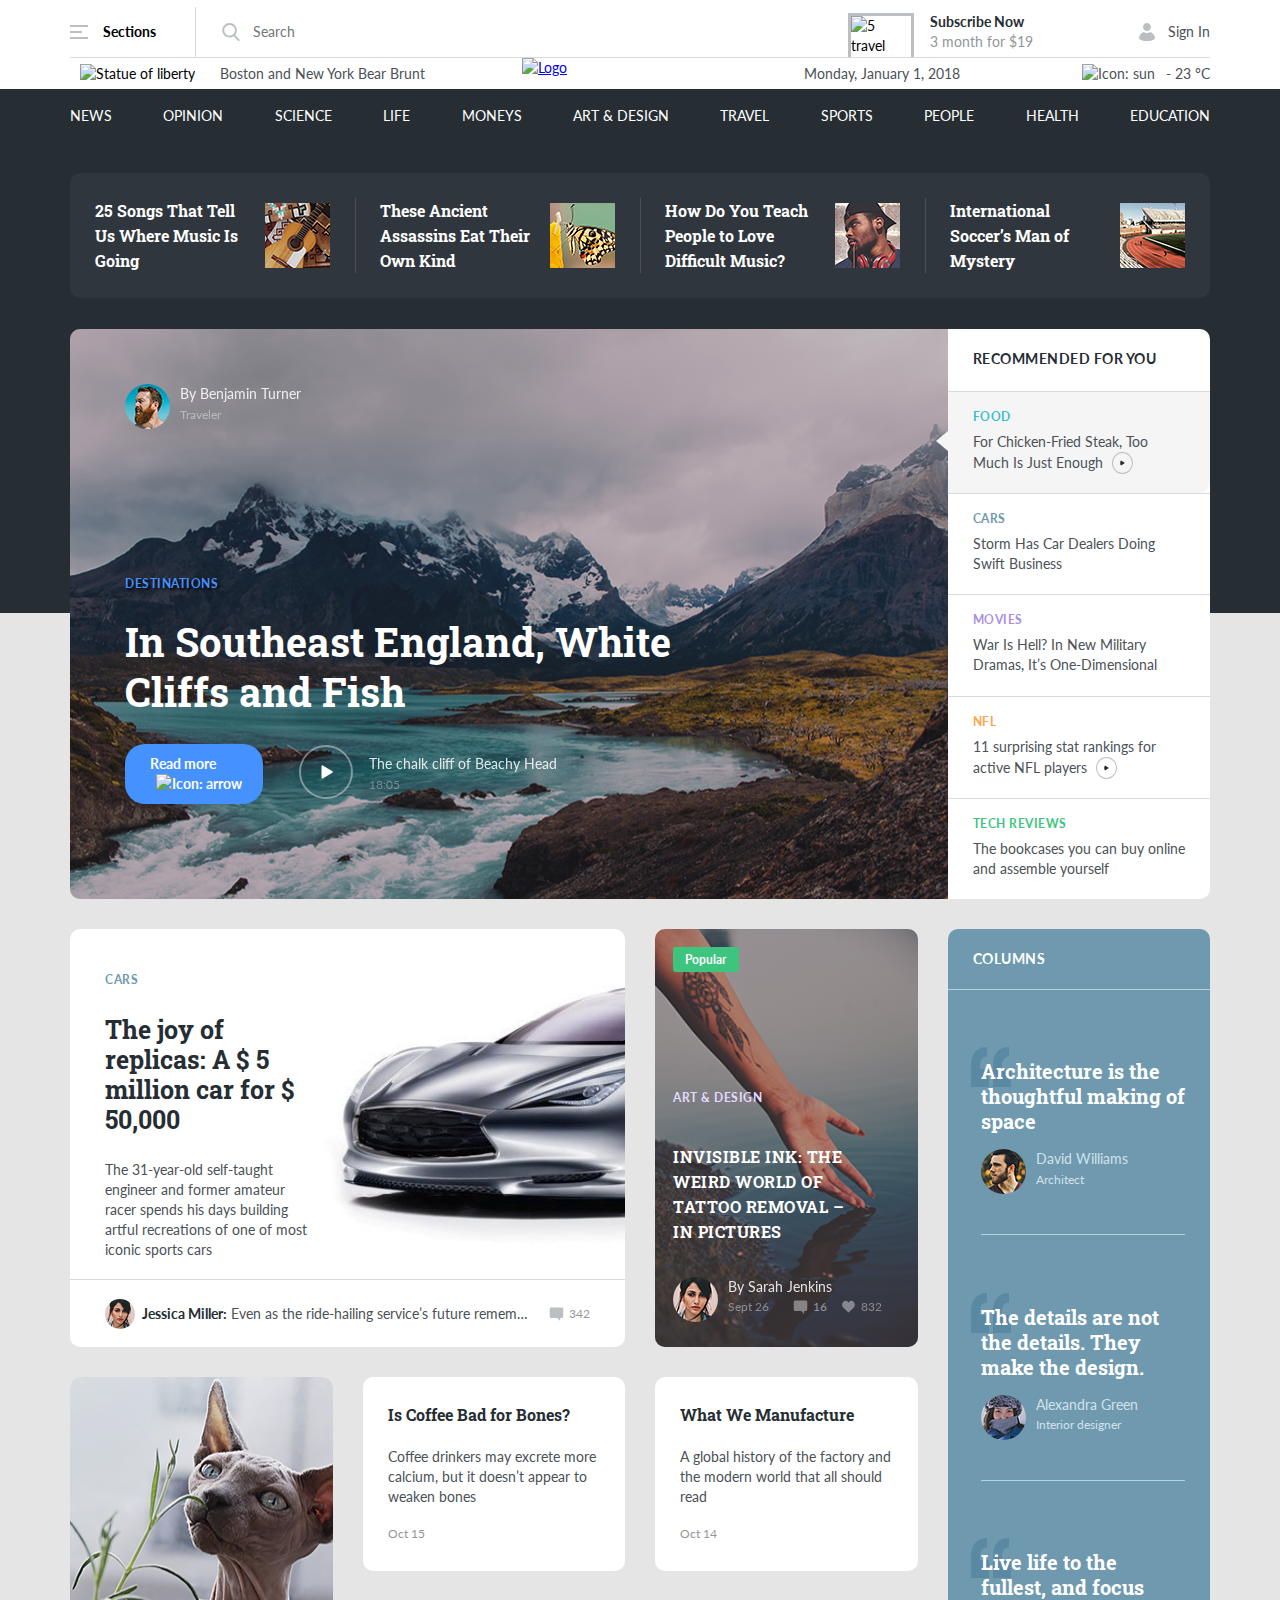
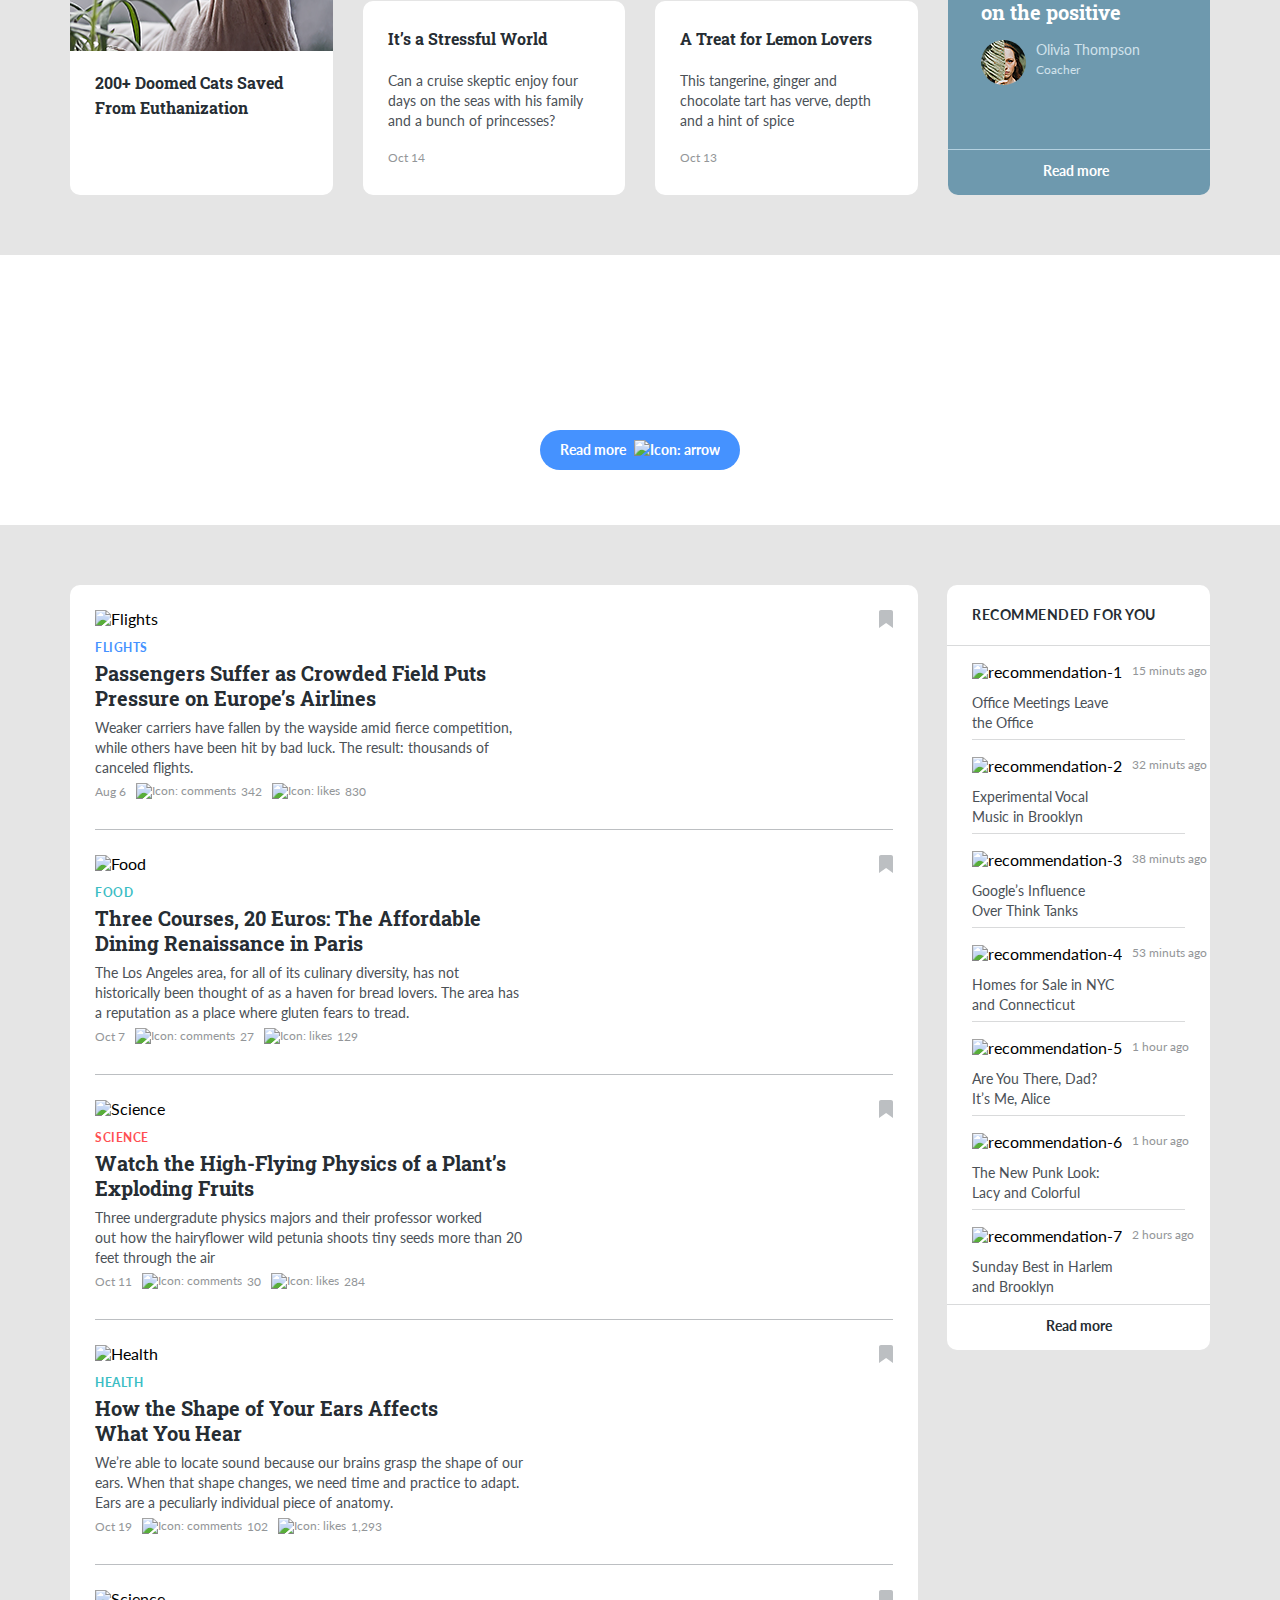
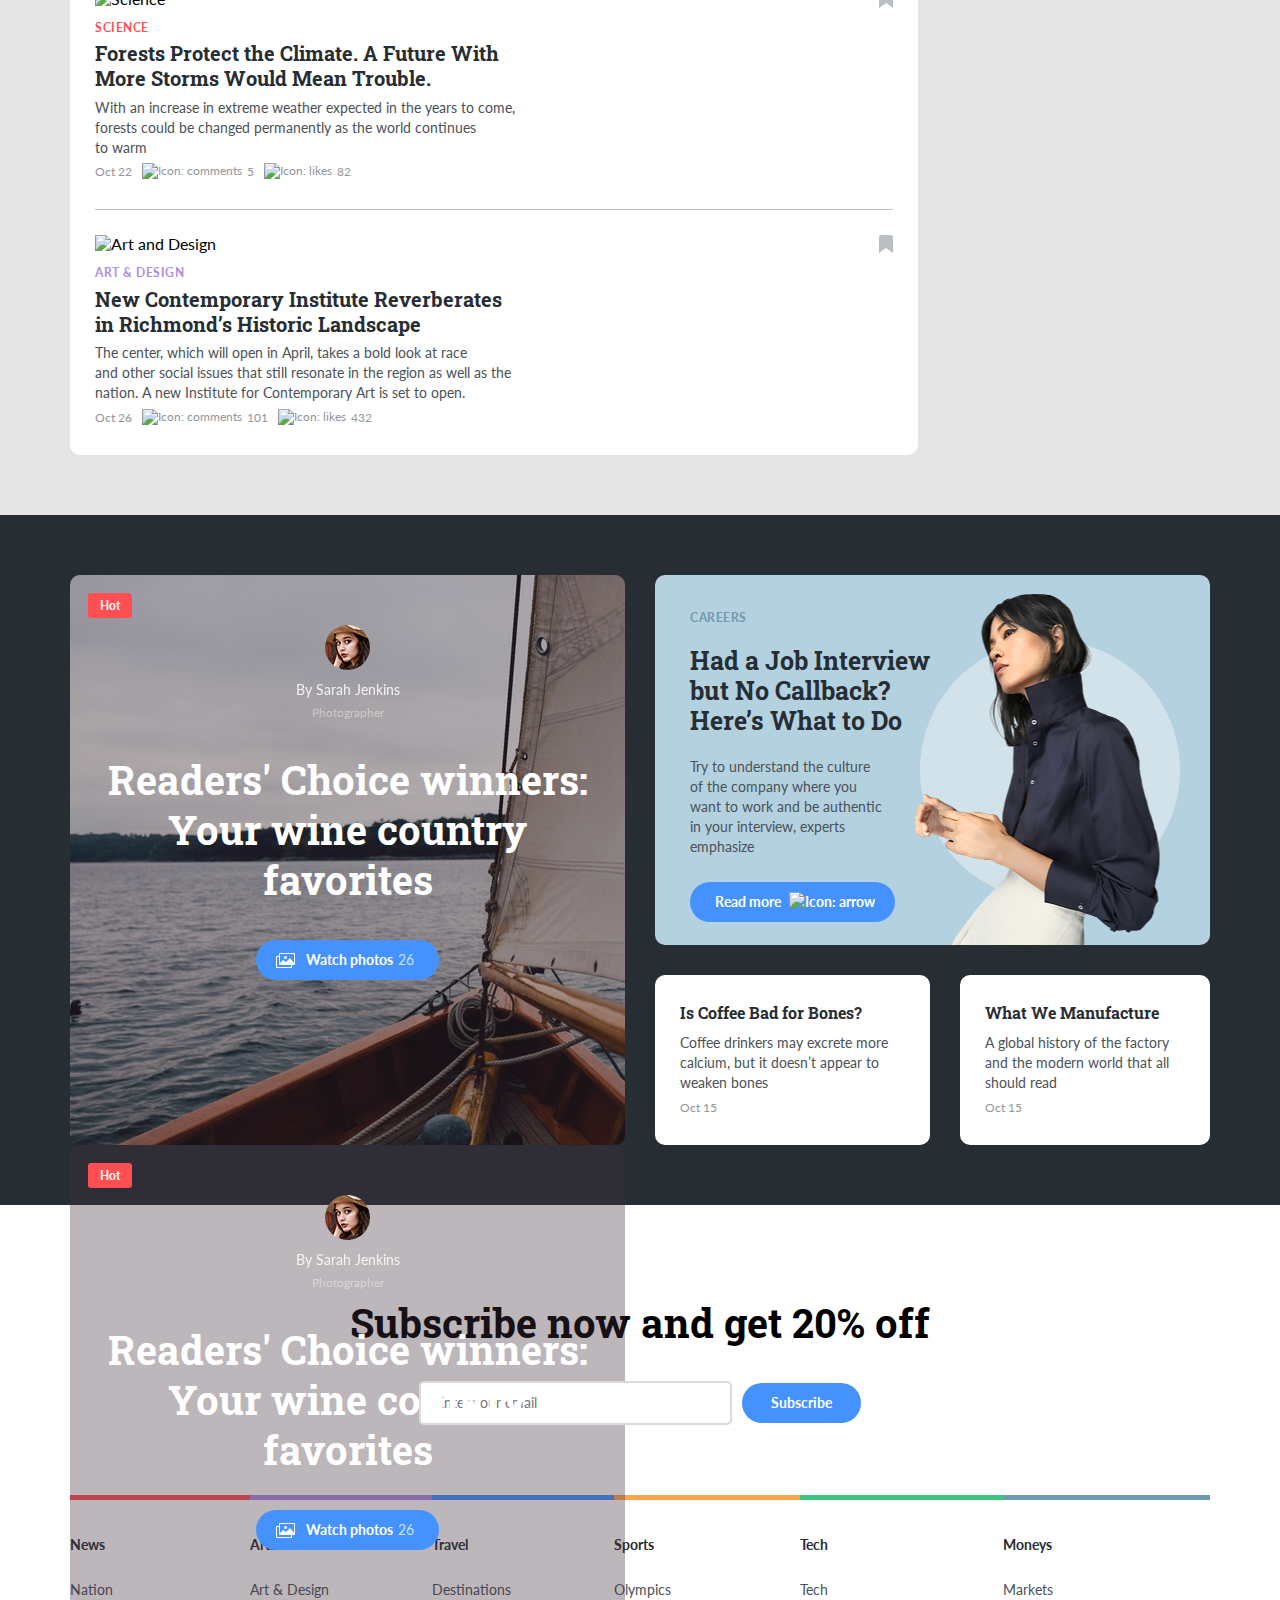
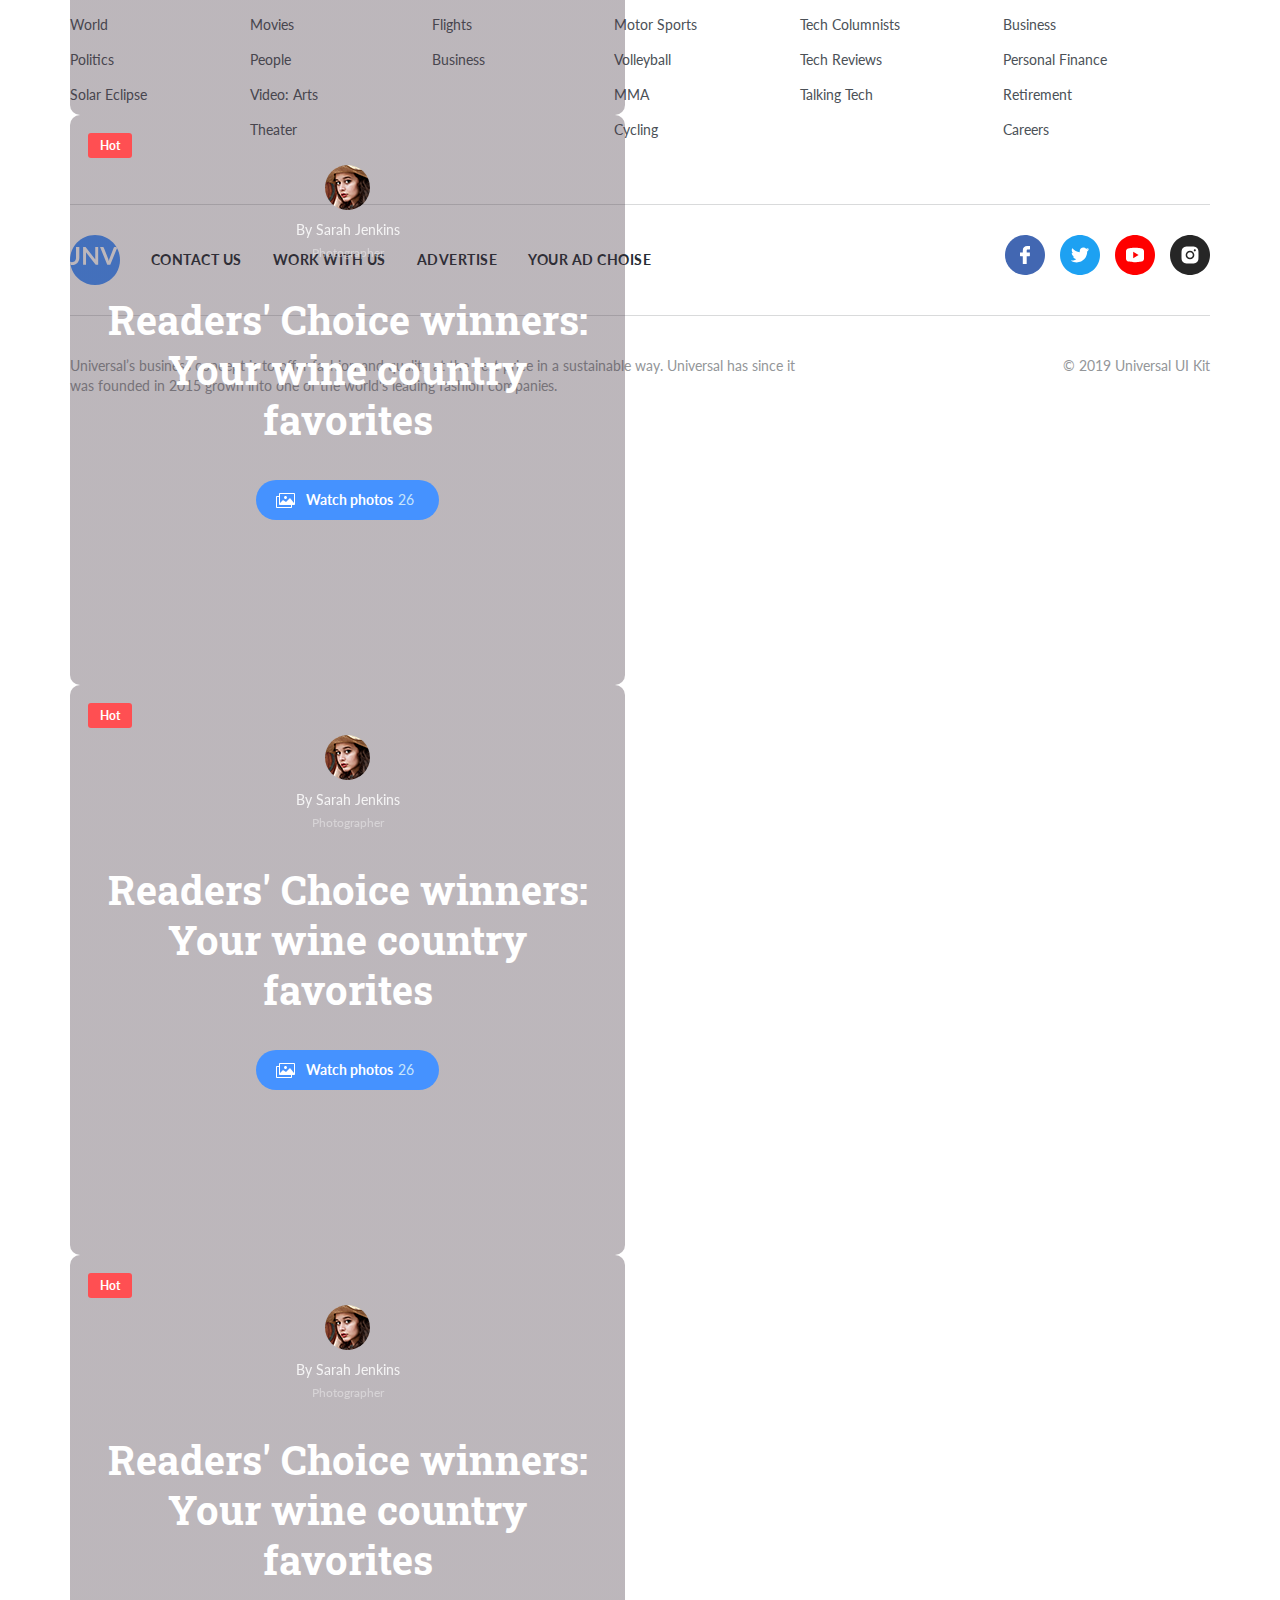
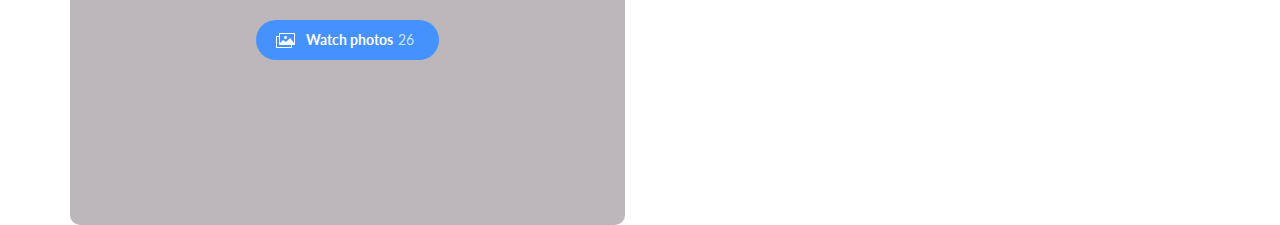
==== commit ab9ed92b: "create: added html for hero" ====
--- a/index.html
+++ b/index.html
@@ -203,7 +203,7 @@
                 In Southeast England, White Cliffs and Fish
               </h2>
               <!-- /.content__title -->
-              <a href="#" class="content__more">
+              <a href="article.html" class="content__more">
                 Read more
                 <img
                   src="img/recommendations/arrow.svg"
@@ -276,7 +276,7 @@
                 Bovington Camp, Dorset, England
               </h1>
               <!-- /.content__title -->
-              <a href="#" class="content__more">
+              <a href="article.html" class="content__more">
                 Read more
                 <img
                   src="img/recommendations/Arrow.svg"
@@ -303,7 +303,7 @@
                 Gillette Stadium, Foxborough, Massachusetts
               </h1>
               <!-- /.content__title -->
-              <a href="#" class="content__more">
+              <a href="article.html" class="content__more">
                 Read more
                 <img
                   src="img/recommendations/Arrow.svg"
@@ -349,7 +349,7 @@
                 Delft, Nederland
               </h1>
               <!-- /.content__title -->
-              <a href="#" class="content__more">
+              <a href="article.html" class="content__more">
                 Read more
                 <img
                   src="img/recommendations/Arrow.svg"
@@ -659,7 +659,7 @@
             <!-- /.grid-columns__author -->
           </div>
           <!-- /.grid-columns__item -->
-          <a href="#" class="grid-columns__more">Read more</a>
+          <a href="article.html" class="grid-columns__more">Read more</a>
         </div>
         <!-- /.grid-columns grid__columns -->
       </div>
@@ -672,7 +672,7 @@
         <h2 class="flower__title">
           The Big Bloom or «How Flowering Plants Changed the World»
         </h2>
-        <a href="#" class="flower__more">
+        <a href="article.html" class="flower__more">
           Read more
           <img
             src="img/recommendations/arrow.svg"
@@ -699,7 +699,7 @@
               Flights
             </h6>
             <svg class="articles-categories__flag">
-              <use xlink:href="img/articles/sprite.svg#flag"></use>
+              <use xlink:href="img/sprite.svg#flag"></use>
             </svg>
             <h3 class="articles-categories__title">
               Passengers Suffer as Crowded Field Puts Pressure on Europe’s
@@ -747,7 +747,7 @@
               Food
             </h6>
             <svg class="articles-categories__flag">
-              <use xlink:href="img/articles/sprite.svg#flag"></use>
+              <use xlink:href="img/sprite.svg#flag"></use>
             </svg>
             <h3 class="articles-categories__title">
               Three Courses, 20 Euros: The Affordable Dining Renaissance in
@@ -795,7 +795,7 @@
               Science
             </h6>
             <svg class="articles-categories__flag">
-              <use xlink:href="img/articles/sprite.svg#flag"></use>
+              <use xlink:href="img/sprite.svg#flag"></use>
             </svg>
             <h3 class="articles-categories__title">
               Watch the High-Flying Physics of a Plant’s Exploding Fruits
@@ -842,7 +842,7 @@
               Health
             </h6>
             <svg class="articles-categories__flag">
-              <use xlink:href="img/articles/sprite.svg#flag"></use>
+              <use xlink:href="img/sprite.svg#flag"></use>
             </svg>
             <h3 class="articles-categories__title">
               How the Shape of Your Ears Affects What You Hear
@@ -889,7 +889,7 @@
               Science
             </h6>
             <svg class="articles-categories__flag">
-              <use xlink:href="img/articles/sprite.svg#flag"></use>
+              <use xlink:href="img/sprite.svg#flag"></use>
             </svg>
             <h3 class="articles-categories__title">
               Forests Protect the Climate. A Future With More Storms Would Mean
@@ -937,7 +937,7 @@
               Art & Design
             </h6>
             <svg class="articles-categories__flag">
-              <use xlink:href="img/articles/sprite.svg#flag"></use>
+              <use xlink:href="img/sprite.svg#flag"></use>
             </svg>
             <h3 class="articles-categories__title">
               New Contemporary Institute Reverberates in Richmond’s Historic
@@ -1079,7 +1079,9 @@
             </li>
             <!-- /.articles-recommendation__item--7 -->
           </ul>
-          <a href="#" class="articles-recommendation__more">Read more</a>
+          <a href="article.html" class="articles-recommendation__more"
+            >Read more</a
+          >
         </div>
         <!-- /.aticles-recommendation .articles__recommendation -->
       </div>
@@ -1239,7 +1241,7 @@
             and be authentic in your interview, experts emphasize
           </div>
           <!-- /.useful-careers__text -->
-          <a href="#" class="useful-careers__more"
+          <a href="article.html" class="useful-careers__more"
             >Read more
             <img
               src="img/recommendations/arrow.svg"
--- a/css/style.css
+++ b/css/style.css
@@ -1,2 +1,2 @@
-*{box-sizing:border-box}body{font-family:'Lato', sans-serif}.main-container{max-width:1140px;margin:auto}button{cursor:pointer;border:none;outline:none}/*! normalize.css v8.0.1 | MIT License | github.com/necolas/normalize.css */html{line-height:1.15;-webkit-text-size-adjust:100%}body{margin:0}main{display:block}h1{font-size:2em;margin:0.67em 0}hr{box-sizing:content-box;height:0;overflow:visible}pre{font-family:monospace, monospace;font-size:1em}a{background-color:transparent}abbr[title]{border-bottom:none;text-decoration:underline;text-decoration:underline dotted}b,strong{font-weight:bolder}code,kbd,samp{font-family:monospace, monospace;font-size:1em}small{font-size:80%}sub,sup{font-size:75%;line-height:0;position:relative;vertical-align:baseline}sub{bottom:-0.25em}sup{top:-0.5em}img{border-style:none}button,input,optgroup,select,textarea{font-family:inherit;font-size:100%;line-height:1.15;margin:0}button,input{overflow:visible}button,select{text-transform:none}button,[type="button"],[type="reset"],[type="submit"]{-webkit-appearance:button}button::-moz-focus-inner,[type="button"]::-moz-focus-inner,[type="reset"]::-moz-focus-inner,[type="submit"]::-moz-focus-inner{border-style:none;padding:0}button:-moz-focusring,[type="button"]:-moz-focusring,[type="reset"]:-moz-focusring,[type="submit"]:-moz-focusring{outline:1px dotted ButtonText}fieldset{padding:0.35em 0.75em 0.625em}legend{box-sizing:border-box;color:inherit;display:table;max-width:100%;padding:0;white-space:normal}progress{vertical-align:baseline}textarea{overflow:auto}[type="checkbox"],[type="radio"]{box-sizing:border-box;padding:0}[type="number"]::-webkit-inner-spin-button,[type="number"]::-webkit-outer-spin-button{height:auto}[type="search"]{-webkit-appearance:textfield;outline-offset:-2px}[type="search"]::-webkit-search-decoration{-webkit-appearance:none}::-webkit-file-upload-button{-webkit-appearance:button;font:inherit}details{display:block}summary{display:list-item}template{display:none}[hidden]{display:none}.header{font-style:normal;font-weight:normal;font-size:14px;line-height:20px;padding-top:7px}.header__container--top{display:grid;grid-template-columns:11% repeat(10, 1fr) 11%;align-items:center;border-bottom:1px solid #D9DADB}.header__container--bottom{display:grid;grid-template-columns:11% repeat(10, 1fr) 11%;align-items:center}.header__container--nav{display:flex;justify-content:space-between}.header-subscribe__text{display:block;font-style:normal;font-weight:bold;color:#262D33}.header-subscribe__price{font-style:normal;font-weight:normal;color:#939699}.header-top__button{display:flex;align-items:center;padding:15px 25px 15px 0;background-color:#fff;border:none}.header-top__search{padding:15px 0 15px 25px;grid-column:2;grid-column:2 / 8;display:flex;align-items:center;margin-right:auto;color:#939699}.header-top__stories{width:66px;height:44px;border:3px solid #BCBFC2;border-bottom:none;margin-right:10px;grid-column:10;align-self:end}.header-top__subscribe{grid-column:11 / 13;text-decoration:none}.header-bottom__freedom{max-width:100%;justify-self:end}.header-bottom__text{margin-right:auto;padding-left:25px;grid-column:2 / 6;color:#4B5157}.header-bottom__logo{margin-left:auto;margin-right:auto;grid-column:6 / 9;width:184px;height:31px}.header-bottom__date{grid-column:10 / 13;color:#4B5157}.header-bottom__weather{grid-column:13 / 14;justify-self:end;display:flex;align-items:center;color:#4B5157}.header-bottom__sun{margin-right:11px}.header-nav{background-color:#262D33;padding:17px 0;text-transform:uppercase}.header-nav__link{color:#fff;text-decoration:none}.button__lines{width:18px;height:14px;display:flex;flex-direction:column;justify-content:space-between;margin-right:15px;outline:none;border:none}.button__line{background-color:#BCBFC2}.button__line--long{width:18px;height:2px}.button__line--short{width:12px;height:2px}.button__sections{font-style:normal;font-weight:bold;font-size:14px;line-height:20px}.search{border-left:1px solid #D9DADB}.search__image{margin-right:10px}.search__input{outline:none;border:none}.sign-in{grid-column:13 / 14;justify-self:end;display:flex;align-items:center;text-decoration:none;color:#4B5157}.sign-in__man{margin-right:11px}.logo__image{width:100%;height:100%}.background-compilation{background-color:#262D33;padding:30px 0 315px 0;width:100%}.compilation{background:#30363D;border-radius:10px;display:flex;justify-content:space-between;padding:25px}.compilation__item{display:flex;justify-content:space-between;align-items:center;max-width:261px;border-right:1px solid #4B5157;padding-right:25px}.compilation__item:last-child{border:none;padding-right:0}.compilation__text{max-width:155px;margin-right:15px;font-family:Roboto Slab;font-style:normal;font-weight:bold;font-size:16px;line-height:25px;color:#fff}.compilation__image{object-fit:cover;height:65px}.recommendations{background-color:#E5E5E5;height:316px}.recommendations__container{position:relative;min-height:570px;height:316px}.recommendations__tabs{display:flex;position:absolute;top:-300px}.recommendations__overlay{position:fixed;left:0;top:0;right:0;bottom:0;z-index:100;visibility:hidden}.recommendations__overlay--visible{visibility:visible}.recommendations__video{display:none;top:-50%;width:100%;height:92%;position:absolute}.recommendations__video--visible{display:block;z-index:100}.recommendations__list{height:570px;display:flex;flex-wrap:wrap;list-style:none;padding:0;background-color:#fff;border-radius:0 10px 10px 0}.content{position:relative;flex-shrink:0;padding-left:0;flex-basis:77%;height:570px;border-radius:10px 0 0 10px;overflow:hidden}.content::after{content:'';position:absolute;width:100%;height:100%;top:0;right:0;bottom:0;left:0;background:linear-gradient(0deg, rgba(64,48,61,0.35), rgba(64,48,61,0.35))}.content__item{display:none;width:100%;height:100%;padding:55px 55px 95px 55px;left:0;background-repeat:no-repeat;background-size:cover}.content__item--visible{display:flex;flex-wrap:wrap;align-content:space-between;height:100%}.content__item--food{background-image:url(../img/recommendations/food.png)}.content__item--cars{background-image:url(../img/recommendations/cars.jpg);background-position:right}.content__item--movies{background-image:url(../img/recommendations/movies.jpg)}.content__item--nfl{background-image:url(../img/recommendations/nfl.jpg)}.content__item--tech{background-image:url(../img/recommendations/tech.jpg)}.content__author{flex-basis:100%;display:flex;align-self:flex-start;margin-bottom:145px;z-index:1}.content__avatar{border-radius:50%;margin-right:10px;width:45px;height:45px}.content__info{max-width:121px}.content__name{font-style:normal;font-weight:normal;font-size:14px;line-height:20px;color:#fff;opacity:0.85}.content__sign{font-style:normal;font-weight:normal;font-size:12px;line-height:15px;color:#fff;opacity:0.4}.content__destinations{flex-basis:100%;align-self:center;font-style:normal;font-weight:bold;font-size:12px;line-height:15px;letter-spacing:0.5px;text-transform:uppercase;color:#4592FF;text-shadow:2px 2px 3px #000000;margin-bottom:25px;z-index:1}.content__title{max-width:600px;flex-basis:100%;font-family:Roboto Slab;font-style:normal;font-weight:bold;font-size:40px;line-height:50px;color:#fff;margin:0 0 25px 0;z-index:1}.content__more{flex-basis:30%;padding:10px 20px 10px 25px;max-width:138px;margin-right:30px;align-self:center;font-style:normal;font-weight:bold;font-size:14px;line-height:20px;color:#fff;background-color:#4592FF;border-radius:20px;text-decoration:none;z-index:1}.content__arrow{margin-left:6px}.content__view-container{display:flex;z-index:1}.content__button{background:none}.content__play{padding:17px;margin-right:10px;border-radius:50%;border:2px solid rgba(255,255,255,0.4)}.content__location{margin-right:auto;align-self:center;max-width:190px;font-style:normal;font-weight:normal;font-size:14px;line-height:20px;color:#fff;opacity:0.85;z-index:1}.content__duration{font-style:normal;font-weight:normal;font-size:12px;line-height:15px;color:#fff;opacity:0.4;z-index:1}.list__title{font-style:normal;font-weight:bold;font-size:14px;line-height:20px;letter-spacing:0.5px;text-transform:uppercase;color:#262D33;padding:20px 25px;flex-basis:100%}.list__item{position:relative;padding-left:25px;padding-right:25px;padding-top:17px;padding-bottom:18px;flex-basis:100%;border-top:1px solid #D9DADB;cursor:pointer}.list__item--visible{background-color:#F5F5F5;border-radius:0 0 10px 0}.item__title{margin:0;margin-bottom:8px;font-style:normal;font-weight:bold;font-size:12px;line-height:15px;letter-spacing:0.5px;text-transform:uppercase}.item__title--turquoise{color:#3BBDC4}.item__title--blue{color:#6e99ae}.item__title--purple{color:#AC8EE3}.item__title--orange{color:#FFA34D}.item__title--green{color:#3DC47E}.item__description{display:inline;margin-right:5px;font-style:normal;font-weight:normal;font-size:14px;line-height:20px;color:#4B5157}.item__play{padding:7px;border:1px solid #BCBFC2;border-radius:50%;margin-bottom:-6px}.item__select{display:none;position:absolute;left:-12px;top:50%;transform:translateY(-60%);z-index:10}.item__select--visible{display:block}.grid{background-color:#E5E5E5;padding-bottom:60px}.grid__container{display:grid;grid-template-columns:repeat(4, minmax(min-content, 1fr));grid-template-rows:repeat(4, minmax(min-content, 1fr));grid-gap:30px}.grid__item{background-color:#fff;border-radius:10px;overflow:hidden}.grid__item--1{grid-column:1/3;grid-row:span 2;padding:15px 0 0 0;display:flex;flex-wrap:wrap}.grid__item--2{position:relative;grid-column:3;grid-row:span 2;display:flex;flex-wrap:wrap;align-content:space-between;padding:18px 18px 25px 18px;background-image:url(../img/grid/art.png);background-repeat:no-repeat;background-size:cover;background-position:right}.grid__item--2::after{content:'';position:absolute;width:100%;height:100%;top:0;right:0;bottom:0;left:0;background:linear-gradient(0deg, rgba(64,48,61,0.35), rgba(64,48,61,0.35))}.grid__item--3{grid-column:1/2;grid-row:span 2}.grid__item--4{grid-column:2/3;grid-row:span 1;padding:25px 25px 30px 25px;display:flex;flex-direction:column;justify-content:space-between}.grid__item--5{grid-column:3/4;grid-row:span 1;padding:25px 25px 30px 25px;display:flex;flex-direction:column;justify-content:space-between}.grid__item--6{grid-column:2/3;grid-row:span 1;padding:25px 25px 30px 25px;display:flex;flex-direction:column;justify-content:space-between}.grid__item--7{grid-column:3/4;grid-row:span 1;padding:25px 25px 30px 25px;display:flex;flex-direction:column;justify-content:space-between}.grid__columns{grid-column:4/5;grid-row:1/5;background-color:#6E99AE;border-radius:10px;z-index:0}.grid-item__main{flex-basis:40%;height:80%;flex-grow:1;padding-left:35px}.grid-item__category{font-style:normal;font-weight:bold;font-size:12px;line-height:15px;letter-spacing:0.5px;text-transform:uppercase}.grid-item__category--blue{color:#6E99AE}.grid-item__category--purple{color:#E7D9FF;flex-basis:100%;margin:0;z-index:1}.grid-item__title{font-family:Roboto Slab;font-style:normal;font-weight:bold}.grid-item__title--car{font-size:25px;line-height:30px;color:#262D33}.grid-item__title--art{max-width:175px;font-size:16px;line-height:25px;letter-spacing:0.5px;text-transform:uppercase;color:#fff;margin-bottom:15px;z-index:1}.grid-item__title--cat{margin:15px 25px 30px 25px;font-size:16px;line-height:25px;color:#262D33}.grid-item__title--other{font-size:16px;line-height:25px;color:#262D33;margin:0}.grid-item__text{font-style:normal;font-weight:normal;font-size:14px;line-height:20px;color:#4B5157}.grid-item__image{object-fit:cover}.grid-item__image--car{height:80%;flex-basis:292px}.grid-item__image--cat{width:100%}.grid-item__minor{flex-basis:100%;display:flex;align-items:center;justify-content:space-between;padding:12px 35px;border-top:1px solid #D9DADB}.grid-item__author--1{display:flex;align-items:center;justify-content:space-between;flex-basis:430px}.grid-item__author--2{max-height:45px;display:flex;flex-direction:column;flex-wrap:wrap;z-index:1}.grid-item__avatar--30{width:30px;height:30px;border-radius:50%}.grid-item__avatar--45{max-width:45px;height:45px;border-radius:50%;margin-right:10px;flex-basis:100%}.grid-item__name{font-style:normal;font-size:14px;line-height:20px}.grid-item__name--miller{font-weight:bold;color:#262D33}.grid-item__name--jenkins{font-weight:normal;color:#fff;flex-basis:50%;margin-right:50px;opacity:0.85}.grid-item__comment{margin-right:auto;margin-left:auto}.grid-item__text-comment{font-style:normal;font-weight:normal;font-size:14px;line-height:20px;color:#4B5157}.grid-item__comments--car{flex-basis:41px;display:flex;align-items:center;justify-content:space-between}.grid-item__comments--art{flex-basis:34px;display:flex;align-items:center;justify-content:space-between}.grid-item__number-comments{font-style:normal;font-weight:normal;font-size:12px;line-height:15px;color:#939699}.grid-item__number-likes{font-style:normal;font-weight:normal;font-size:12px;line-height:15px;color:#fff;opacity:0.4}.grid-item__popular{flex-basis:100%;max-width:66px;flex-grow:0;margin-bottom:100px;font-style:normal;font-weight:bold;font-size:12px;line-height:15px;color:#fff;padding:5px 12px;border-radius:3px;background-color:#3DC47E;z-index:1}.grid-item__info{flex-basis:50%;display:flex;justify-content:space-between;max-height:15px}.grid-item__date--art{font-style:normal;font-weight:normal;font-size:12px;line-height:15px;color:#fff;opacity:0.4;margin-right:10px}.grid-item__date--other{font-style:normal;font-weight:normal;font-size:12px;line-height:15px;color:#939699}.grid-item__icon-comments{margin-right:5px}.grid-item__likes{flex-basis:41px;display:flex;align-items:center;justify-content:space-between}.grid-columns{display:flex;flex-wrap:wrap;align-content:space-between;justify-content:space-between}.grid-columns__title{flex-basis:100%;padding:20px 25px;margin:0;font-style:normal;font-weight:bold;font-size:14px;line-height:20px;letter-spacing:0.5px;text-transform:uppercase;color:#fff;border-bottom:1px solid #B4D1E0}.grid-columns__title-item{font-family:Roboto Slab;font-style:normal;font-weight:bold;font-size:20px;line-height:25px;color:#fff;margin:0 0 15px 0}.grid-columns__item{position:relative;margin-left:33px;margin-right:25px;padding-top:45px;padding-bottom:40px;border-bottom:1px solid #B4D1E0}.grid-columns__item:nth-child(4){border:none}.grid-columns__item::before{content:'';position:absolute;left:-10px;top:33px;width:40px;height:40px;background-image:url(../img/grid/Quote.svg);background-repeat:no-repeat;z-index:-1}.grid-columns__more{padding:11px 95px 14px 95px;flex-basis:100%;text-decoration:none;font-style:normal;font-weight:bold;font-size:14px;line-height:20px;color:#fff;border-top:1px solid #B4D1E0}.grid-columns__author{display:flex;flex-direction:column;flex-wrap:wrap;align-content:flex-start;height:45px}.grid-columns__avatar{width:45px;border-radius:50%;margin-right:10px}.grid-columns__name{flex-basis:50%;font-style:normal;font-weight:normal;font-size:14px;line-height:20px;color:#D1E2EB}.grid-columns__profession{flex-basis:50%;font-style:normal;font-weight:normal;font-size:12px;line-height:15px;color:#D1E2EB}.flower{background-image:url(../../img/flower/flower.png);background-position:center;background-size:cover;height:270px;padding:50px 210px 55px 210px}.flower__container{display:flex;flex-wrap:wrap;justify-content:center;align-content:space-between;height:100%}.flower__title{text-align:center;margin:0;font-family:Roboto Slab;font-style:normal;font-weight:bold;font-size:40px;line-height:50px;color:#fff}.flower__more{padding:10px 20px;background:#4592FF;border-radius:20px;font-style:normal;font-weight:bold;font-size:14px;line-height:20px;color:#fff;text-decoration:none}.articles{background-color:#E5E5E5}.articles__container{display:flex;justify-content:space-between;align-items:flex-start;padding:60px 0}.articles__categories{padding:0 25px;border-radius:10px;overflow:hidden;background-color:#fff;flex-basis:848px;margin-right:29px}.articles-categories__card{position:relative;padding-top:25px;padding-bottom:25px;height:245px;display:flex;flex-wrap:wrap;justify-content:space-between;flex-direction:column;border-bottom:1px solid #BCBFC2}.articles-categories__card:last-child{border:none}.articles-categories__image{object-fit:cover;margin-right:25px;width:336px}.articles-categories__category{margin-top:5px;margin-bottom:0;font-style:normal;font-weight:bold;font-size:12px;line-height:15px;letter-spacing:0.5px;text-transform:uppercase}.articles-categories__category--flights{color:#4592FF}.articles-categories__category--food{color:#3BBDC4}.articles-categories__category--science{color:#FF4F52}.articles-categories__category--health{color:#3BBDC4}.articles-categories__category--art{color:#AC8EE3}.articles-categories__title{margin-top:0;margin-bottom:0;max-width:426px;font-family:Roboto Slab;font-style:normal;font-weight:bold;font-size:20px;line-height:25px;color:#262D33}.articles-categories__text{max-width:430px;font-style:normal;font-weight:normal;font-size:14px;line-height:20px;color:#4B5157}.articles-categories__info{display:flex;align-items:center;max-height:15px;margin-bottom:5px;font-style:normal;font-weight:normal;font-size:12px;line-height:15px;color:#939699}.articles-categories__date{margin-right:10px}.articles-categories__comments{margin-right:10px;display:flex;align-items:center}.articles-categories__icon-comments{margin-right:5px}.articles-categories__likes{display:flex;align-items:center}.articles-categories__icon-likes{margin-right:5px}.articles-categories__flag{position:absolute;width:14px;height:18px;right:0;top:25;cursor:pointer;fill:#BCBFC2}.articles-categories__flag--select{fill:#FF4F52}.articles__recommendation{border-radius:10px;overflow:hidden;background-color:#fff;flex-basis:263px;height:auto;display:flex;flex-direction:column}.articles-recommendation__title{margin:0;padding:20px 25px 20px 25px;border-bottom:1px solid #D9DADB;font-style:normal;font-weight:bold;font-size:14px;line-height:20px;letter-spacing:0.5px;text-transform:uppercase;color:#262D33}.articles-recommendation__title-item{max-width:143px;font-style:normal;font-weight:normal;font-size:14px;line-height:20px;color:#4B5157;height:50%;margin:0}.articles-recommendation__items{margin:0;list-style:none;padding:0;border-bottom:1px solid #D9DADB}.articles-recommendation__item{display:flex;flex-direction:column;flex-wrap:wrap;justify-content:space-between;padding:17px 0;margin:0 25px;height:94px;border-bottom:1px solid #D9DADB}.articles-recommendation__item:last-child{border:none}.articles-recommendation__image{margin-right:10px}.articles-recommendation__time{font-style:normal;font-weight:normal;font-size:12px;line-height:15px;color:#939699}.articles-recommendation__more{align-self:center;padding-top:11px;padding-bottom:14px;font-style:normal;font-weight:bold;font-size:14px;line-height:20px;color:#262D33;text-decoration:none}.swiper-container{width:555px;height:570px;margin-left:0;margin-right:30px;display:flex;justify-content:center}.swiper-pagination-bullets{display:flex;justify-content:space-between;width:100%;z-index:1}.swiper-pagination-bullet{width:8px;height:8px;background-color:#D9DADB;display:inline-block;border-radius:50%;margin:0 3px;outline:none;cursor:pointer}.swiper-pagination-bullet-active{background-color:#fff}.useful{background-color:#262D33;height:100%}.useful__container{display:flex;flex-direction:column;flex-wrap:wrap;height:690px;padding:60px 0}.useful__hot{position:relative;background-size:cover;background-repeat:no-repeat;height:100%;width:100%;padding:0 18px;display:flex;flex-wrap:wrap;align-content:space-between;justify-content:center;border-radius:10px;overflow:hidden}.useful__hot--1{background-image:url(../img/useful/slide-1.png)}.useful__hot--2{background-image:url(../img/useful/slide-2.jpg)}.useful__hot--3{background-image:url(../img/useful/slide-3.jpg)}.useful__hot--4{background-image:url(../img/useful/slide-4.jpg)}.useful__hot--5{background-image:url(../img/useful/slide-5.jpg)}.useful__hot::after{content:'';position:absolute;width:100%;height:100%;top:0;right:0;bottom:0;left:0;background:linear-gradient(0deg, rgba(64,48,61,0.35), rgba(64,48,61,0.35))}.useful-hot__label{position:absolute;top:18px;left:18px;padding:5px 12px;background-color:#FF4F52;border-radius:3px;font-style:normal;font-weight:bold;font-size:12px;line-height:15px;color:#fff;z-index:1}.useful-hot__author{display:flex;flex-wrap:wrap;justify-content:center;max-width:145px;margin-top:50px;z-index:1}.useful-hot__avatar{border-radius:50%;margin-bottom:10px}.useful-hot__name{font-style:normal;font-weight:normal;font-size:14px;line-height:20px;color:#fff;opacity:0.85;margin-bottom:5px}.useful-hot__profession{font-style:normal;font-weight:normal;font-size:12px;line-height:15px;color:#fff;opacity:0.4}.useful-hot__title{margin:0;font-family:Roboto Slab;font-style:normal;font-weight:bold;font-size:40px;line-height:50px;text-align:center;color:#fff;z-index:1}.useful-hot__watch{padding:10px 25px 10px 20px;background:#4592FF;border-radius:20px;vertical-align:center;text-decoration:none;font-style:normal;font-weight:bold;font-size:14px;line-height:20px;color:#fff;display:flex;align-items:center;margin-bottom:165px;z-index:1}.useful-hot__image{margin-right:10px}.useful-hot__text{margin-right:5px}.useful-hot__number{font-style:normal;font-weight:normal;font-size:14px;line-height:20px;color:#C5E4FC}.useful-hot__pagination{position:absolute;width:108px;bottom:40px}.useful__careers{position:relative;background-color:#B4D1E0;padding:18px 30px 0 35px;height:370px;width:555px;display:flex;flex-direction:column;align-items:flex-start;justify-content:space-between;border-radius:10px;margin-bottom:30px}.useful-careers__category{font-style:normal;font-weight:bold;font-size:12px;line-height:15px;letter-spacing:0.5px;text-transform:uppercase;color:#6E99AE;margin-top:17px}.useful-careers__title{font-family:Roboto Slab;font-style:normal;font-weight:bold;font-size:25px;line-height:30px;color:#262D33;width:50%;z-index:1}.useful-careers__text{font-style:normal;font-weight:normal;font-size:14px;line-height:20px;color:#4B5157;width:40%;margin-bottom:25px;z-index:1}.useful-careers__more{font-style:normal;font-weight:bold;font-size:14px;line-height:20px;color:#fff;padding:10px 20px 10px 25px;background-color:#4592FF;border-radius:20px;margin-bottom:50px;text-decoration:none;z-index:1}.useful-careers__arrow{margin-left:5px}.useful-careers__oval{position:absolute;right:30px;bottom:45px}.useful-careers__image{position:absolute;right:49px;bottom:0}.useful__others{display:flex;justify-content:space-between;max-width:555px;height:170px}.useful__other{display:flex;flex-direction:column;justify-content:space-between;border-radius:10px;background-color:#fff;padding:25px 25px 30px 25px}.useful__other--1{margin-right:30px}.useful-other__title{margin:0;font-family:Roboto Slab;font-style:normal;font-weight:bold;font-size:16px;line-height:25px;color:#262D33}.useful-other__text{font-style:normal;font-weight:normal;font-size:14px;line-height:20px;color:#4B5157}.useful-other__date{font-style:normal;font-weight:normal;font-size:12px;line-height:15px;color:#939699}.footer__subscribe{padding-top:60px;padding-bottom:70px;display:flex;flex-direction:column;justify-content:space-between;align-items:center}.footer-subscribe__title{font-family:Roboto Slab;font-style:normal;font-weight:bold;font-size:40px;line-height:50px}.footer-subscribe__form{display:flex;flex-wrap:wrap;align-items:center;justify-content:center}.footer-subscribe__input{position:relative;font-style:normal;font-weight:normal;font-size:14px;line-height:20px;color:#939699;margin-right:10px;border-radius:5px;border-color:#D9DADB;border-style:solid;padding:10px 15px;width:100%}.footer-subscribe__input-group{position:relative;width:313px;margin-right:10px}.footer-subscribe__button{font-style:normal;font-weight:bold;font-size:14px;line-height:20px;color:#fff;padding:10px 29px;background-color:#4592FF;border-radius:20px;min-height:40px}.footer label{color:#ff0000;font-size:12px;position:absolute;bottom:-14px;left:0}.footer__navigation{display:flex;justify-content:space-between;padding-bottom:64px}.footer-navigation__title{margin:0;font-style:normal;font-weight:bold;font-size:14px;line-height:20px;color:#262D33;margin-bottom:25px}.footer-navigation__column{flex-grow:1;padding-top:35px;border-top-width:5px;border-top-style:solid}.footer-navigation__column--new{border-top-color:#FF4F52}.footer-navigation__column--arts{border-top-color:#AC8EE3}.footer-navigation__column--travel{border-top-color:#4592FF}.footer-navigation__column--sports{border-top-color:#FFA34D}.footer-navigation__column--tech{border-top-color:#3DC47E}.footer-navigation__column--moneys{border-top-color:#6E99AE}.footer-navigation__list{list-style:none;padding-left:0;margin:0}.footer-navigation__item{margin-bottom:15px}.footer-navigation__item:last-child{margin-bottom:0}.footer-navigation__link{text-decoration:none;font-style:normal;font-weight:normal;font-size:14px;line-height:20px;color:#4B5157}.footer__info{display:flex;justify-content:space-between;padding:30px 0;border-top:1px solid #D9DADB}.footer-info__contacts{flex-basis:50%;display:flex;align-items:center;justify-content:space-between}.footer-info__link{text-decoration:none;font-style:normal;font-weight:bold;font-size:14px;line-height:20px;letter-spacing:0.5px;text-transform:uppercase;color:#262D33}.footer-info__socials{width:205px;display:flex;justify-content:space-between}.footer__other{padding:40px 0 55px 0;border-top:1px solid #D9DADB;display:flex;justify-content:space-between}.footer-other__text{max-width:750px;font-style:normal;font-weight:normal;font-size:14px;line-height:20px;color:#939699}.footer-other__copyright{font-style:normal;font-weight:normal;font-size:14px;line-height:20px;color:#939699}@media (max-width: 1200px){.main-container{max-width:960px}.header-top__button{padding:0}.compilation{padding:18px}.compilation__item{max-width:220px;padding-right:13px}.compilation__text{font-size:14px}.list{padding:0}.list__title{padding-left:15px}.list__item{padding-left:15px;padding-top:10px}.grid__container{grid-template-rows:repeat(4, minmax(min-content, 0.5fr))}.grid-item__main{flex-basis:35%;padding-left:20px}.grid-item__category{margin:10px 0}.grid-item__title--car{margin-top:0;margin-bottom:10px}.grid-item__title--art{font-size:14px;line-height:23px;margin-top:0;margin-bottom:0}.grid-item__title--cat{font-size:14px;line-height:23px}.grid-item__title--other{font-size:14px;line-height:23px;margin-top:0;margin-bottom:0;width:138px}.grid-item__text{font-size:12px;line-height:16px}.grid-item__image--car{height:84%}.grid-item__minor{padding-left:20px;padding-right:20px}.grid-item__name{font-size:13px;line-height:18px}.grid-item__name--jenkins{margin-right:0;flex-basis:63%;align-self:center}.grid-item__text-comment{font-size:13px;line-height:18px}.grid-item__popular{margin-bottom:70px}.grid-item__author--2{flex-direction:row;max-height:60px}.grid-item__avatar--45{margin-bottom:5px}.grid-item__info{flex-basis:100%}.grid__item--1{padding-top:30px}.grid-columns__more{padding-left:67px;padding-right:67px}.flower{padding-left:150px;padding-right:150px}.articles-categories__card{height:230px}.articles-categories__image{width:46%}.articles-categories__title{font-size:18px;line-height:22px;max-width:335px}.articles-categories__text{font-size:12px;line-height:14px;max-width:335px}.articles-recommendation__title{font-size:12px;line-height:14px}.articles-recommendation__title-item{font-size:12px;line-height:14px}.articles-recommendation__item{height:85px;max-width:113px}.articles-recommendation__image{width:50px}.articles-recommendation__time{font-size:11px;line-height:13px}.swiper-container{width:50%}.useful__careers{width:47%}.useful-careers__title{font-size:22px;line-height:24px}.useful-careers__text{font-size:12px;line-height:16px}.useful__others{width:47%}.useful__other{width:100%}.useful-other__title{font-size:14px;line-height:23px}.useful-other__text{font-size:12px;line-height:16px}}@media (max-width: 992px){.main-container{max-width:700px}.header{font-size:12px;line-height:15px}.header-bottom__text{grid-column:2 / 5}.header-bottom__logo{width:150px;grid-column:6 / 8}.button__lines{margin-right:10px}.button__sections{font-size:12px;line-height:15px}.compilation{flex-wrap:wrap}.compilation__item{max-width:50%}.compilation__item:nth-child(1){margin-bottom:20px;padding-right:96px}.compilation__item:nth-child(2){border-right:none;padding-right:0;margin-bottom:20px}.compilation__item:nth-child(3){padding-right:96px}.content__item{padding:40px 40px 75px 40px}.content__author{margin-bottom:100px}.content__title{font-size:30px;line-height:36px}.content__more{flex-basis:25%;font-size:12px;line-height:16px;padding-left:15px;padding-right:15px;margin-right:15px}.content__location{font-size:12px;line-height:16px;max-width:157px}.list__title{font-size:12px;line-height:16px;padding-top:15px;padding-bottom:15px}.item__title{font-size:10px;line-height:14px;margin-bottom:4px}.item__description{font-size:12px;line-height:16px}.grid__container{grid-template-columns:repeat(3, minmax(min-content, 1fr))}.grid__columns{grid-column:1/4;grid-row:5/7}.grid__item--4,.grid__item--5,.grid__item--6,.grid__item--7{padding:15px 25px 15px 25px}.grid-columns__title{padding-left:50px}.grid-columns__item{flex-basis:100%;display:flex;justify-content:space-between;margin-left:50px;margin-right:50px;padding-top:20px;padding-bottom:20px}.grid-columns__item::before{top:5px}.grid-columns__title-item{flex-basis:50%}.grid-columns__author{flex-basis:30%}.grid-columns__avatar{order:1;margin-right:0}.grid-columns__name{width:65%}.grid-columns__more{padding-left:45%}.grid-item__text-comment{font-size:12px;line-height:16px}.grid-item__popular{margin-bottom:50px}.grid-item__author--2{max-height:78px}.grid-item__name{font-size:12px;line-height:16px}.flower{padding:45px 0 50px 0;width:100%}.flower__title{font-size:32px;line-height:40px}.articles__container{flex-wrap:wrap}.articles__categories{margin-bottom:30px;margin-right:0}.articles__recommendation{flex-basis:100%}.articles-categories__image{width:47%}.articles-categories__text{max-width:320px}.articles-recommendation__item{max-width:100%;flex-direction:row;justify-content:flex-start;align-items:center}.articles-recommendation__title-item{max-width:100%;font-size:24px;line-height:28px;flex-basis:87%}.articles-recommendation__time{margin-left:auto}.swiper-container{width:100%;margin-right:0;margin-bottom:30px}.useful__container{flex-direction:row;height:100%}.useful__careers{width:100%}.useful-careers__title{font-size:25px;line-height:30px}.useful-careers__text{font-size:14px;line-height:20px}.useful__others{min-width:100%;height:100%}.useful-other__title{font-size:16px;line-height:25px}.useful-other__text{font-size:14px;line-height:20px}}@media (max-width: 768px){.main-container{max-width:576px;width:92%}.button__sections{display:none}.header{font-size:11px;line-height:14px}.header-top__stories{display:none}.header-bottom__logo{width:140px}.header-bottom__date{grid-column:11 / 13;max-width:90px}.compilation__text{font-size:12px}.compilation__item:nth-child(1){padding-right:34px}.compilation__item:nth-child(3){padding-right:34px}.recommendations{height:546px}.recommendations__tabs{flex-wrap:wrap}.recommendations__content{flex-basis:100%;margin-bottom:0;max-height:400px;border-radius:10px 10px 0 0}.recommendations__list{margin-top:0;border-radius:0 0 10px 10px;max-height:400px}.content__more{max-width:112px}.content__item{padding:30px 30px 35px 30px}.list__title{padding-top:10px;padding-bottom:10px;align-self:center}.list__item{padding-bottom:10px}.item__select--visible{display:none}.grid__container{grid-template-columns:repeat(2, minmax(min-content, 1fr))}.grid__item--2{grid-column:2/3;grid-row:3/5}.grid__item--4{grid-column:1/2;grid-row:5}.grid__item--5{grid-column:2/3;grid-row:5}.grid__item--6{grid-column:1/2;grid-row:6}.grid__item--7{grid-column:2/3;grid-row:6}.grid-item__title--other{width:100%}.grid__columns{grid-column:1/3;grid-row:7}.grid-columns__author{flex-basis:42%}.grid-columns__title-item{font-size:16px;line-height:20px}.articles-categories__card{flex-direction:row}.articles-categories__image{width:20%;margin-right:0;margin-bottom:5px}.articles-categories__category{margin-right:30px}.articles-categories__title{max-width:100%}.articles-categories__text{max-width:100%}.articles-categories__info{align-self:flex-end}.articles-recommendation__title-item{font-size:20px;line-height:24px}.useful-hot__title{font-size:32px;line-height:38px}.useful-careers__title{font-size:22px;line-height:24px}.useful-careers__text{font-size:12px;line-height:16px}.useful-other__title{font-size:14px;line-height:23px}.useful-other__text{font-size:12px;line-height:16px}.footer-subscribe__title{font-size:32px;line-height:38px}}@media (max-width: 576px){.header-bottom__freedom{display:none}.header-bottom__text{display:none}.header-bottom__date{grid-row:1;grid-column:1 / 4}.header-subscribe{display:none}.compilation__text{font-size:14px;min-width:65%}.compilation__item{min-width:100%;border-right:none}.compilation__item:nth-child(1){padding-right:0}.compilation__item:nth-child(3){padding-right:0;margin-bottom:20px}.content__author{margin-bottom:50px}.content__name{font-size:12px;line-height:16px}.content__sign{font-size:10px;line-height:12px}.content__destinations{display:none}.content__title{font-size:20px;line-height:26px;margin:0}.content__more{flex-basis:100%}.content__view-container{flex-basis:100%}.content__play{padding:7px}.content__location{font-size:10px;line-height:14px}.grid__container{grid-template-columns:1fr;grid-column-gap:0}.grid-item__main{padding-right:20px;padding-bottom:20px}.grid-item__image--car{display:none}.grid-item__image--cat{max-height:250pxs}.grid-item__colon,.grid-item__text-comment{display:none}.grid-item__title--art{max-width:197px;margin-bottom:10px;margin-right:40px}.grid__item--1{grid-row:span 1;padding-top:20px}.grid__item--2{grid-row:2;grid-column:1}.grid__item--3{grid-row:3;grid-column:1}.grid__item--4{grid-row:4;grid-column:1}.grid__item--5{grid-row:5;grid-column:1}.grid__item--6{grid-row:6;grid-column:1}.grid__item--7{grid-row:7;grid-column:1}.grid-columns__item{flex-wrap:wrap}.grid-columns__title-item{flex-basis:80%}.grid-columns__avatar{order:0;margin-right:10px}.grid-columns__name{width:100%;margin-right:45px}.grid-columns__more{padding-left:42%}.grid__columns{grid-row:9;grid-column:1}.flower__title{font-size:26px;line-height:35px}.articles-categories__card{height:100%}.articles-categories__image{width:60%}.articles-categories__title{margin-bottom:5px}.articles-categories__text{margin-bottom:5px}.articles-recommendation__item{align-items:flex-start}.articles-recommendation__title-item{font-size:16px;line-height:18px;flex-basis:74%}.articles-recommendation__time{flex-basis:30%;text-align:end}.swiper-container{height:80%}.useful-hot__author{margin-bottom:30px}.useful-hot__title{margin-bottom:50px}.useful-careers__title{width:100%}.useful-careers__text{width:100%}.useful-careers__oval{right:50%;transform:translateX(50%)}.useful-careers__image{display:none}.useful__others{flex-wrap:wrap}.useful-other{margin-right:0;padding-top:15px;padding-bottom:20px}.useful-other__title{font-size:16px;line-height:23px}.useful-other__text{font-size:14px;line-height:23px}.useful__other--1{margin-bottom:30px}.footer-subscribe__title{font-size:20px;line-height:24px}.footer-subscribe__form{width:100%;justify-content:flex-start}.footer-subscribe__input-group{width:100%;margin-bottom:15px;margin-right:0}}
+*{box-sizing:border-box}body{font-family:'Lato', sans-serif}.main-container{max-width:1140px;margin:auto}button{cursor:pointer;border:none;outline:none}/*! normalize.css v8.0.1 | MIT License | github.com/necolas/normalize.css */html{line-height:1.15;-webkit-text-size-adjust:100%}body{margin:0}main{display:block}h1{font-size:2em;margin:0.67em 0}hr{box-sizing:content-box;height:0;overflow:visible}pre{font-family:monospace, monospace;font-size:1em}a{background-color:transparent}abbr[title]{border-bottom:none;text-decoration:underline;text-decoration:underline dotted}b,strong{font-weight:bolder}code,kbd,samp{font-family:monospace, monospace;font-size:1em}small{font-size:80%}sub,sup{font-size:75%;line-height:0;position:relative;vertical-align:baseline}sub{bottom:-0.25em}sup{top:-0.5em}img{border-style:none}button,input,optgroup,select,textarea{font-family:inherit;font-size:100%;line-height:1.15;margin:0}button,input{overflow:visible}button,select{text-transform:none}button,[type="button"],[type="reset"],[type="submit"]{-webkit-appearance:button}button::-moz-focus-inner,[type="button"]::-moz-focus-inner,[type="reset"]::-moz-focus-inner,[type="submit"]::-moz-focus-inner{border-style:none;padding:0}button:-moz-focusring,[type="button"]:-moz-focusring,[type="reset"]:-moz-focusring,[type="submit"]:-moz-focusring{outline:1px dotted ButtonText}fieldset{padding:0.35em 0.75em 0.625em}legend{box-sizing:border-box;color:inherit;display:table;max-width:100%;padding:0;white-space:normal}progress{vertical-align:baseline}textarea{overflow:auto}[type="checkbox"],[type="radio"]{box-sizing:border-box;padding:0}[type="number"]::-webkit-inner-spin-button,[type="number"]::-webkit-outer-spin-button{height:auto}[type="search"]{-webkit-appearance:textfield;outline-offset:-2px}[type="search"]::-webkit-search-decoration{-webkit-appearance:none}::-webkit-file-upload-button{-webkit-appearance:button;font:inherit}details{display:block}summary{display:list-item}template{display:none}[hidden]{display:none}.header{font-style:normal;font-weight:normal;font-size:14px;line-height:20px;padding-top:7px}.header__container--top{display:grid;grid-template-columns:11% repeat(10, 1fr) 11%;align-items:center;border-bottom:1px solid #D9DADB}.header__container--bottom{display:grid;grid-template-columns:11% repeat(10, 1fr) 11%;align-items:center}.header__container--nav{display:flex;justify-content:space-between}.header-subscribe__text{display:block;font-style:normal;font-weight:bold;color:#262D33}.header-subscribe__price{font-style:normal;font-weight:normal;color:#939699}.header-top__button{display:flex;align-items:center;padding:15px 25px 15px 0;background-color:#fff;border:none}.header-top__search{padding:15px 0 15px 25px;grid-column:2;grid-column:2 / 8;display:flex;align-items:center;margin-right:auto;color:#939699}.header-top__stories{width:66px;height:44px;border:3px solid #BCBFC2;border-bottom:none;margin-right:10px;grid-column:10;align-self:end}.header-top__subscribe{grid-column:11 / 13;text-decoration:none}.header-bottom__freedom{max-width:100%;justify-self:end}.header-bottom__text{margin-right:auto;padding-left:25px;grid-column:2 / 6;color:#4B5157}.header-bottom__logo{margin-left:auto;margin-right:auto;grid-column:6 / 9;width:184px;height:31px}.header-bottom__date{grid-column:10 / 13;color:#4B5157}.header-bottom__weather{grid-column:13 / 14;justify-self:end;display:flex;align-items:center;color:#4B5157}.header-bottom__sun{margin-right:11px}.header-nav{background-color:#262D33;padding:17px 0;text-transform:uppercase}.header-nav__link{color:#fff;text-decoration:none}.button__lines{width:18px;height:14px;display:flex;flex-direction:column;justify-content:space-between;margin-right:15px;outline:none;border:none}.button__line{background-color:#BCBFC2}.button__line--long{width:18px;height:2px}.button__line--short{width:12px;height:2px}.button__sections{font-style:normal;font-weight:bold;font-size:14px;line-height:20px}.search{border-left:1px solid #D9DADB}.search__image{margin-right:10px}.search__input{outline:none;border:none}.sign-in{grid-column:13 / 14;justify-self:end;display:flex;align-items:center;text-decoration:none;color:#4B5157}.sign-in__man{margin-right:11px}.logo__image{width:100%;height:100%}.background-compilation{background-color:#262D33;padding:30px 0 315px 0;width:100%}.compilation{background:#30363D;border-radius:10px;display:flex;justify-content:space-between;padding:25px}.compilation__item{display:flex;justify-content:space-between;align-items:center;max-width:261px;border-right:1px solid #4B5157;padding-right:25px}.compilation__item:last-child{border:none;padding-right:0}.compilation__text{max-width:155px;margin-right:15px;font-family:Roboto Slab;font-style:normal;font-weight:bold;font-size:16px;line-height:25px;color:#fff}.compilation__image{object-fit:cover;height:65px}.recommendations{background-color:#E5E5E5;height:316px}.recommendations__container{position:relative;min-height:570px;height:316px}.recommendations__tabs{display:flex;position:absolute;top:-300px}.recommendations__overlay{position:fixed;left:0;top:0;right:0;bottom:0;z-index:100;visibility:hidden}.recommendations__overlay--visible{visibility:visible}.recommendations__video{display:none;top:-50%;width:100%;height:92%;position:absolute}.recommendations__video--visible{display:block;z-index:100}.recommendations__list{height:570px;display:flex;flex-wrap:wrap;list-style:none;padding:0;background-color:#fff;border-radius:0 10px 10px 0}.content{position:relative;flex-shrink:0;padding-left:0;flex-basis:77%;height:570px;border-radius:10px 0 0 10px;overflow:hidden}.content::after{content:'';position:absolute;width:100%;height:100%;top:0;right:0;bottom:0;left:0;background:linear-gradient(0deg, rgba(64,48,61,0.35), rgba(64,48,61,0.35))}.content__item{display:none;width:100%;height:100%;padding:55px 55px 95px 55px;left:0;background-repeat:no-repeat;background-size:cover}.content__item--visible{display:flex;flex-wrap:wrap;align-content:space-between;height:100%}.content__item--food{background-image:url(../img/recommendations/food.png)}.content__item--cars{background-image:url(../img/recommendations/cars.jpg);background-position:right}.content__item--movies{background-image:url(../img/recommendations/movies.jpg)}.content__item--nfl{background-image:url(../img/recommendations/nfl.jpg)}.content__item--tech{background-image:url(../img/recommendations/tech.jpg)}.content__author{flex-basis:100%;display:flex;align-self:flex-start;margin-bottom:145px;z-index:1}.content__avatar{border-radius:50%;margin-right:10px;width:45px;height:45px}.content__info{max-width:121px}.content__name{font-style:normal;font-weight:normal;font-size:14px;line-height:20px;color:#fff;opacity:0.85}.content__sign{font-style:normal;font-weight:normal;font-size:12px;line-height:15px;color:#fff;opacity:0.4}.content__destinations{flex-basis:100%;align-self:center;font-style:normal;font-weight:bold;font-size:12px;line-height:15px;letter-spacing:0.5px;text-transform:uppercase;color:#4592FF;text-shadow:2px 2px 3px #000000;margin-bottom:25px;z-index:1}.content__title{max-width:600px;flex-basis:100%;font-family:Roboto Slab;font-style:normal;font-weight:bold;font-size:40px;line-height:50px;color:#fff;margin:0 0 25px 0;z-index:1}.content__more{flex-basis:30%;padding:10px 20px 10px 25px;max-width:138px;margin-right:30px;align-self:center;font-style:normal;font-weight:bold;font-size:14px;line-height:20px;color:#fff;background-color:#4592FF;border-radius:20px;text-decoration:none;z-index:1}.content__arrow{margin-left:6px}.content__view-container{display:flex;z-index:1}.content__button{background:none}.content__play{padding:17px;margin-right:10px;border-radius:50%;border:2px solid rgba(255,255,255,0.4)}.content__location{margin-right:auto;align-self:center;max-width:190px;font-style:normal;font-weight:normal;font-size:14px;line-height:20px;color:#fff;opacity:0.85;z-index:1}.content__duration{font-style:normal;font-weight:normal;font-size:12px;line-height:15px;color:#fff;opacity:0.4;z-index:1}.list__title{font-style:normal;font-weight:bold;font-size:14px;line-height:20px;letter-spacing:0.5px;text-transform:uppercase;color:#262D33;padding:20px 25px;flex-basis:100%}.list__item{position:relative;padding-left:25px;padding-right:25px;padding-top:17px;padding-bottom:18px;flex-basis:100%;border-top:1px solid #D9DADB;cursor:pointer}.list__item--visible{background-color:#F5F5F5;border-radius:0 0 10px 0}.item__title{margin:0;margin-bottom:8px;font-style:normal;font-weight:bold;font-size:12px;line-height:15px;letter-spacing:0.5px;text-transform:uppercase}.item__title--turquoise{color:#3BBDC4}.item__title--blue{color:#6e99ae}.item__title--purple{color:#AC8EE3}.item__title--orange{color:#FFA34D}.item__title--green{color:#3DC47E}.item__description{display:inline;margin-right:5px;font-style:normal;font-weight:normal;font-size:14px;line-height:20px;color:#4B5157}.item__play{padding:7px;border:1px solid #BCBFC2;border-radius:50%;margin-bottom:-6px}.item__select{display:none;position:absolute;left:-12px;top:50%;transform:translateY(-60%);z-index:10}.item__select--visible{display:block}.grid{background-color:#E5E5E5;padding-bottom:60px}.grid__container{display:grid;grid-template-columns:repeat(4, minmax(min-content, 1fr));grid-template-rows:repeat(4, minmax(min-content, 1fr));grid-gap:30px}.grid__item{background-color:#fff;border-radius:10px;overflow:hidden}.grid__item--1{grid-column:1/3;grid-row:span 2;padding:15px 0 0 0;display:flex;flex-wrap:wrap}.grid__item--2{position:relative;grid-column:3;grid-row:span 2;display:flex;flex-wrap:wrap;align-content:space-between;padding:18px 18px 25px 18px;background-image:url(../img/grid/art.png);background-repeat:no-repeat;background-size:cover;background-position:right}.grid__item--2::after{content:'';position:absolute;width:100%;height:100%;top:0;right:0;bottom:0;left:0;background:linear-gradient(0deg, rgba(64,48,61,0.35), rgba(64,48,61,0.35))}.grid__item--3{grid-column:1/2;grid-row:span 2}.grid__item--4{grid-column:2/3;grid-row:span 1;padding:25px 25px 30px 25px;display:flex;flex-direction:column;justify-content:space-between}.grid__item--5{grid-column:3/4;grid-row:span 1;padding:25px 25px 30px 25px;display:flex;flex-direction:column;justify-content:space-between}.grid__item--6{grid-column:2/3;grid-row:span 1;padding:25px 25px 30px 25px;display:flex;flex-direction:column;justify-content:space-between}.grid__item--7{grid-column:3/4;grid-row:span 1;padding:25px 25px 30px 25px;display:flex;flex-direction:column;justify-content:space-between}.grid__columns{grid-column:4/5;grid-row:1/5;background-color:#6E99AE;border-radius:10px;z-index:0}.grid-item__main{flex-basis:40%;height:80%;flex-grow:1;padding-left:35px}.grid-item__category{font-style:normal;font-weight:bold;font-size:12px;line-height:15px;letter-spacing:0.5px;text-transform:uppercase}.grid-item__category--blue{color:#6E99AE}.grid-item__category--purple{color:#E7D9FF;flex-basis:100%;margin:0;z-index:1}.grid-item__title{font-family:Roboto Slab;font-style:normal;font-weight:bold}.grid-item__title--car{font-size:25px;line-height:30px;color:#262D33}.grid-item__title--art{max-width:175px;font-size:16px;line-height:25px;letter-spacing:0.5px;text-transform:uppercase;color:#fff;margin-bottom:15px;z-index:1}.grid-item__title--cat{margin:15px 25px 30px 25px;font-size:16px;line-height:25px;color:#262D33}.grid-item__title--other{font-size:16px;line-height:25px;color:#262D33;margin:0}.grid-item__text{font-style:normal;font-weight:normal;font-size:14px;line-height:20px;color:#4B5157}.grid-item__image{object-fit:cover}.grid-item__image--car{height:80%;flex-basis:292px}.grid-item__image--cat{width:100%}.grid-item__minor{flex-basis:100%;display:flex;align-items:center;justify-content:space-between;padding:12px 35px;border-top:1px solid #D9DADB}.grid-item__author--1{display:flex;align-items:center;justify-content:space-between;flex-basis:430px}.grid-item__author--2{max-height:45px;display:flex;flex-direction:column;flex-wrap:wrap;z-index:1}.grid-item__avatar--30{width:30px;height:30px;border-radius:50%}.grid-item__avatar--45{max-width:45px;height:45px;border-radius:50%;margin-right:10px;flex-basis:100%}.grid-item__name{font-style:normal;font-size:14px;line-height:20px}.grid-item__name--miller{font-weight:bold;color:#262D33}.grid-item__name--jenkins{font-weight:normal;color:#fff;flex-basis:50%;margin-right:50px;opacity:0.85}.grid-item__comment{margin-right:auto;margin-left:auto}.grid-item__text-comment{font-style:normal;font-weight:normal;font-size:14px;line-height:20px;color:#4B5157}.grid-item__comments--car{flex-basis:41px;display:flex;align-items:center;justify-content:space-between}.grid-item__comments--art{flex-basis:34px;display:flex;align-items:center;justify-content:space-between}.grid-item__number-comments{font-style:normal;font-weight:normal;font-size:12px;line-height:15px;color:#939699}.grid-item__number-likes{font-style:normal;font-weight:normal;font-size:12px;line-height:15px;color:#fff;opacity:0.4}.grid-item__popular{flex-basis:100%;max-width:66px;flex-grow:0;margin-bottom:100px;font-style:normal;font-weight:bold;font-size:12px;line-height:15px;color:#fff;padding:5px 12px;border-radius:3px;background-color:#3DC47E;z-index:1}.grid-item__info{flex-basis:50%;display:flex;justify-content:space-between;max-height:15px}.grid-item__date--art{font-style:normal;font-weight:normal;font-size:12px;line-height:15px;color:#fff;opacity:0.4;margin-right:10px}.grid-item__date--other{font-style:normal;font-weight:normal;font-size:12px;line-height:15px;color:#939699}.grid-item__icon-comments{margin-right:5px}.grid-item__likes{flex-basis:41px;display:flex;align-items:center;justify-content:space-between}.grid-columns{display:flex;flex-wrap:wrap;align-content:space-between;justify-content:space-between}.grid-columns__title{flex-basis:100%;padding:20px 25px;margin:0;font-style:normal;font-weight:bold;font-size:14px;line-height:20px;letter-spacing:0.5px;text-transform:uppercase;color:#fff;border-bottom:1px solid #B4D1E0}.grid-columns__title-item{font-family:Roboto Slab;font-style:normal;font-weight:bold;font-size:20px;line-height:25px;color:#fff;margin:0 0 15px 0}.grid-columns__item{position:relative;margin-left:33px;margin-right:25px;padding-top:45px;padding-bottom:40px;border-bottom:1px solid #B4D1E0}.grid-columns__item:nth-child(4){border:none}.grid-columns__item::before{content:'';position:absolute;left:-10px;top:33px;width:40px;height:40px;background-image:url(../img/grid/Quote.svg);background-repeat:no-repeat;z-index:-1}.grid-columns__more{padding:11px 95px 14px 95px;flex-basis:100%;text-decoration:none;font-style:normal;font-weight:bold;font-size:14px;line-height:20px;color:#fff;border-top:1px solid #B4D1E0}.grid-columns__author{display:flex;flex-direction:column;flex-wrap:wrap;align-content:flex-start;height:45px}.grid-columns__avatar{width:45px;border-radius:50%;margin-right:10px}.grid-columns__name{flex-basis:50%;font-style:normal;font-weight:normal;font-size:14px;line-height:20px;color:#D1E2EB}.grid-columns__profession{flex-basis:50%;font-style:normal;font-weight:normal;font-size:12px;line-height:15px;color:#D1E2EB}.flower{background-image:url(../img/flower/flower.png);background-position:center;height:270px;padding:50px 210px 55px 210px}.flower__container{display:flex;flex-wrap:wrap;justify-content:center;align-content:space-between;height:100%}.flower__title{text-align:center;margin:0;font-family:Roboto Slab;font-style:normal;font-weight:bold;font-size:40px;line-height:50px;color:#fff}.flower__more{padding:10px 20px;background:#4592FF;border-radius:20px;font-style:normal;font-weight:bold;font-size:14px;line-height:20px;color:#fff;text-decoration:none}.flower__arrow{margin-left:5px}.articles{background-color:#E5E5E5}.articles__container{display:flex;justify-content:space-between;align-items:flex-start;padding:60px 0}.articles__categories{padding:0 25px;border-radius:10px;overflow:hidden;background-color:#fff;flex-basis:848px;margin-right:29px}.articles-categories__card{position:relative;padding-top:25px;padding-bottom:25px;height:245px;display:flex;flex-wrap:wrap;justify-content:space-between;flex-direction:column;border-bottom:1px solid #BCBFC2}.articles-categories__card:last-child{border:none}.articles-categories__image{object-fit:cover;margin-right:25px;width:336px}.articles-categories__category{margin-top:5px;margin-bottom:0;font-style:normal;font-weight:bold;font-size:12px;line-height:15px;letter-spacing:0.5px;text-transform:uppercase}.articles-categories__category--flights{color:#4592FF}.articles-categories__category--food{color:#3BBDC4}.articles-categories__category--science{color:#FF4F52}.articles-categories__category--health{color:#3BBDC4}.articles-categories__category--art{color:#AC8EE3}.articles-categories__title{margin-top:0;margin-bottom:0;max-width:426px;font-family:Roboto Slab;font-style:normal;font-weight:bold;font-size:20px;line-height:25px;color:#262D33}.articles-categories__text{max-width:430px;font-style:normal;font-weight:normal;font-size:14px;line-height:20px;color:#4B5157}.articles-categories__info{display:flex;align-items:center;max-height:15px;margin-bottom:5px;font-style:normal;font-weight:normal;font-size:12px;line-height:15px;color:#939699}.articles-categories__date{margin-right:10px}.articles-categories__comments{margin-right:10px;display:flex;align-items:center}.articles-categories__icon-comments{margin-right:5px}.articles-categories__likes{display:flex;align-items:center}.articles-categories__icon-likes{margin-right:5px}.articles-categories__flag{position:absolute;width:14px;height:18px;right:0;top:25;cursor:pointer;fill:#BCBFC2}.articles-categories__flag--select{fill:#FF4F52}.articles__recommendation{border-radius:10px;overflow:hidden;background-color:#fff;flex-basis:263px;height:auto;display:flex;flex-direction:column}.articles-recommendation__title{margin:0;padding:20px 25px 20px 25px;border-bottom:1px solid #D9DADB;font-style:normal;font-weight:bold;font-size:14px;line-height:20px;letter-spacing:0.5px;text-transform:uppercase;color:#262D33}.articles-recommendation__title-item{max-width:143px;font-style:normal;font-weight:normal;font-size:14px;line-height:20px;color:#4B5157;height:50%;margin:0}.articles-recommendation__items{margin:0;list-style:none;padding:0;border-bottom:1px solid #D9DADB}.articles-recommendation__item{display:flex;flex-direction:column;flex-wrap:wrap;justify-content:space-between;padding:17px 0;margin:0 25px;height:94px;border-bottom:1px solid #D9DADB}.articles-recommendation__item:last-child{border:none}.articles-recommendation__image{margin-right:10px}.articles-recommendation__time{font-style:normal;font-weight:normal;font-size:12px;line-height:15px;color:#939699}.articles-recommendation__more{align-self:center;padding-top:11px;padding-bottom:14px;font-style:normal;font-weight:bold;font-size:14px;line-height:20px;color:#262D33;text-decoration:none}.swiper-container{width:555px;height:570px;margin-left:0;margin-right:30px;display:flex;justify-content:center}.swiper-pagination-bullets{display:flex;justify-content:space-between;width:100%;z-index:1}.swiper-pagination-bullet{width:8px;height:8px;background-color:#D9DADB;display:inline-block;border-radius:50%;margin:0 3px;outline:none;cursor:pointer}.swiper-pagination-bullet-active{background-color:#fff}.useful{background-color:#262D33;height:100%}.useful__container{display:flex;flex-direction:column;flex-wrap:wrap;height:690px;padding:60px 0}.useful__hot{position:relative;background-size:cover;background-repeat:no-repeat;height:100%;width:100%;padding:0 18px;display:flex;flex-wrap:wrap;align-content:space-between;justify-content:center;border-radius:10px;overflow:hidden}.useful__hot--1{background-image:url(../img/useful/slide-1.png)}.useful__hot--2{background-image:url(../img/useful/slide-2.jpg)}.useful__hot--3{background-image:url(../img/useful/slide-3.jpg)}.useful__hot--4{background-image:url(../img/useful/slide-4.jpg)}.useful__hot--5{background-image:url(../img/useful/slide-5.jpg)}.useful__hot::after{content:'';position:absolute;width:100%;height:100%;top:0;right:0;bottom:0;left:0;background:linear-gradient(0deg, rgba(64,48,61,0.35), rgba(64,48,61,0.35))}.useful-hot__label{position:absolute;top:18px;left:18px;padding:5px 12px;background-color:#FF4F52;border-radius:3px;font-style:normal;font-weight:bold;font-size:12px;line-height:15px;color:#fff;z-index:1}.useful-hot__author{display:flex;flex-wrap:wrap;justify-content:center;max-width:145px;margin-top:50px;z-index:1}.useful-hot__avatar{border-radius:50%;margin-bottom:10px}.useful-hot__name{font-style:normal;font-weight:normal;font-size:14px;line-height:20px;color:#fff;opacity:0.85;margin-bottom:5px}.useful-hot__profession{font-style:normal;font-weight:normal;font-size:12px;line-height:15px;color:#fff;opacity:0.4}.useful-hot__title{margin:0;font-family:Roboto Slab;font-style:normal;font-weight:bold;font-size:40px;line-height:50px;text-align:center;color:#fff;z-index:1}.useful-hot__watch{padding:10px 25px 10px 20px;background:#4592FF;border-radius:20px;vertical-align:center;text-decoration:none;font-style:normal;font-weight:bold;font-size:14px;line-height:20px;color:#fff;display:flex;align-items:center;margin-bottom:165px;z-index:1}.useful-hot__image{margin-right:10px}.useful-hot__text{margin-right:5px}.useful-hot__number{font-style:normal;font-weight:normal;font-size:14px;line-height:20px;color:#C5E4FC}.useful-hot__pagination{position:absolute;width:108px;bottom:40px}.useful__careers{position:relative;background-color:#B4D1E0;padding:18px 30px 0 35px;height:370px;width:555px;display:flex;flex-direction:column;align-items:flex-start;justify-content:space-between;border-radius:10px;margin-bottom:30px}.useful-careers__category{font-style:normal;font-weight:bold;font-size:12px;line-height:15px;letter-spacing:0.5px;text-transform:uppercase;color:#6E99AE;margin-top:17px}.useful-careers__title{font-family:Roboto Slab;font-style:normal;font-weight:bold;font-size:25px;line-height:30px;color:#262D33;width:50%;z-index:1}.useful-careers__text{font-style:normal;font-weight:normal;font-size:14px;line-height:20px;color:#4B5157;width:40%;margin-bottom:25px;z-index:1}.useful-careers__more{font-style:normal;font-weight:bold;font-size:14px;line-height:20px;color:#fff;padding:10px 20px 10px 25px;background-color:#4592FF;border-radius:20px;margin-bottom:50px;text-decoration:none;z-index:1}.useful-careers__arrow{margin-left:5px}.useful-careers__oval{position:absolute;right:30px;bottom:45px}.useful-careers__image{position:absolute;right:49px;bottom:0}.useful__others{display:flex;justify-content:space-between;max-width:555px;height:170px}.useful__other{display:flex;flex-direction:column;justify-content:space-between;border-radius:10px;background-color:#fff;padding:25px 25px 30px 25px}.useful__other--1{margin-right:30px}.useful-other__title{margin:0;font-family:Roboto Slab;font-style:normal;font-weight:bold;font-size:16px;line-height:25px;color:#262D33}.useful-other__text{font-style:normal;font-weight:normal;font-size:14px;line-height:20px;color:#4B5157}.useful-other__date{font-style:normal;font-weight:normal;font-size:12px;line-height:15px;color:#939699}.footer__subscribe{padding-top:60px;padding-bottom:70px;display:flex;flex-direction:column;justify-content:space-between;align-items:center}.footer-subscribe__title{font-family:Roboto Slab;font-style:normal;font-weight:bold;font-size:40px;line-height:50px}.footer-subscribe__form{display:flex;flex-wrap:wrap;align-items:center;justify-content:center}.footer-subscribe__input{position:relative;font-style:normal;font-weight:normal;font-size:14px;line-height:20px;color:#939699;margin-right:10px;border-radius:5px;border-color:#D9DADB;border-style:solid;padding:10px 15px;width:100%}.footer-subscribe__input-group{position:relative;width:313px;margin-right:10px}.footer-subscribe__button{font-style:normal;font-weight:bold;font-size:14px;line-height:20px;color:#fff;padding:10px 29px;background-color:#4592FF;border-radius:20px;min-height:40px}.footer label{color:#ff0000;font-size:12px;position:absolute;bottom:-14px;left:0}.footer__navigation{display:flex;justify-content:space-between}.footer-navigation__title{margin:0;font-style:normal;font-weight:bold;font-size:14px;line-height:20px;color:#262D33;margin-bottom:25px}.footer-navigation__column{flex-grow:1;padding-top:35px;border-top-width:5px;border-top-style:solid;padding-bottom:64px}.footer-navigation__column--news{border-top-color:#FF4F52}.footer-navigation__column--arts{border-top-color:#AC8EE3}.footer-navigation__column--travel{border-top-color:#4592FF}.footer-navigation__column--sports{border-top-color:#FFA34D}.footer-navigation__column--tech{border-top-color:#3DC47E}.footer-navigation__column--moneys{border-top-color:#6E99AE}.footer-navigation__list{list-style:none;padding-left:0;margin:0}.footer-navigation__item{margin-bottom:15px}.footer-navigation__item:last-child{margin-bottom:0}.footer-navigation__link{text-decoration:none;font-style:normal;font-weight:normal;font-size:14px;line-height:20px;color:#4B5157}.footer__info{display:flex;justify-content:space-between;padding:30px 0;border-top:1px solid #D9DADB}.footer-info__contacts{flex-basis:51%;display:flex;align-items:center;justify-content:space-between}.footer-info__logo{width:50px;height:50px}.footer-info__link{text-decoration:none;font-style:normal;font-weight:bold;font-size:14px;line-height:20px;letter-spacing:0.5px;text-transform:uppercase;color:#262D33}.footer-info__socials{width:205px;display:flex;justify-content:space-between}.footer-info__social{width:40px;height:40px}.footer__other{padding:40px 0 55px 0;border-top:1px solid #D9DADB;display:flex;justify-content:space-between}.footer-other__text{max-width:750px;font-style:normal;font-weight:normal;font-size:14px;line-height:20px;color:#939699}.footer-other__copyright{font-style:normal;font-weight:normal;font-size:14px;line-height:20px;color:#939699}@media (max-width: 1200px){.main-container{max-width:960px}.header-top__button{padding:0}.compilation{padding:18px}.compilation__item{max-width:220px;padding-right:13px}.compilation__text{font-size:14px}.list{padding:0}.list__title{padding-left:15px}.list__item{padding-left:15px;padding-top:10px}.grid__container{grid-template-rows:repeat(4, minmax(min-content, 0.5fr))}.grid-item__main{flex-basis:35%;padding-left:20px}.grid-item__category{margin:10px 0}.grid-item__title--car{margin-top:0;margin-bottom:10px}.grid-item__title--art{font-size:14px;line-height:23px;margin-top:0;margin-bottom:0}.grid-item__title--cat{font-size:14px;line-height:23px}.grid-item__title--other{font-size:14px;line-height:23px;margin-top:0;margin-bottom:0;width:138px}.grid-item__text{font-size:12px;line-height:16px}.grid-item__image--car{height:84%}.grid-item__minor{padding-left:20px;padding-right:20px}.grid-item__name{font-size:13px;line-height:18px}.grid-item__name--jenkins{margin-right:0;flex-basis:63%;align-self:center}.grid-item__text-comment{font-size:13px;line-height:18px}.grid-item__popular{margin-bottom:70px}.grid-item__author--2{flex-direction:row;max-height:60px}.grid-item__avatar--45{margin-bottom:5px}.grid-item__info{flex-basis:100%}.grid__item--1{padding-top:30px}.grid-columns__more{padding-left:67px;padding-right:67px}.flower{padding-left:150px;padding-right:150px}.articles-categories__card{height:230px}.articles-categories__image{width:46%}.articles-categories__title{font-size:18px;line-height:22px;max-width:335px}.articles-categories__text{font-size:12px;line-height:14px;max-width:335px}.articles-recommendation__title{font-size:12px;line-height:14px}.articles-recommendation__title-item{font-size:12px;line-height:14px}.articles-recommendation__item{height:85px;max-width:113px}.articles-recommendation__image{width:50px}.articles-recommendation__time{font-size:11px;line-height:13px}.swiper-container{width:50%}.useful__careers{width:47%}.useful-careers__title{font-size:22px;line-height:24px}.useful-careers__text{font-size:12px;line-height:16px}.useful__others{width:47%}.useful__other{width:100%}.useful-other__title{font-size:14px;line-height:23px}.useful-other__text{font-size:12px;line-height:16px}.footer-info__link{font-size:13px;letter-spacing:0.3}}@media (max-width: 992px){.main-container{max-width:700px}.header{font-size:12px;line-height:15px}.header-bottom__text{grid-column:2 / 5}.header-bottom__logo{width:150px;grid-column:6 / 8}.button__lines{margin-right:10px}.button__sections{font-size:12px;line-height:15px}.compilation{flex-wrap:wrap}.compilation__item{max-width:50%}.compilation__item:nth-child(1){margin-bottom:20px;padding-right:96px}.compilation__item:nth-child(2){border-right:none;padding-right:0;margin-bottom:20px}.compilation__item:nth-child(3){padding-right:96px}.content__item{padding:40px 40px 75px 40px}.content__author{margin-bottom:100px}.content__title{font-size:30px;line-height:36px}.content__more{flex-basis:25%;font-size:12px;line-height:16px;padding-left:15px;padding-right:15px;margin-right:15px}.content__location{font-size:12px;line-height:16px;max-width:157px}.list__title{font-size:12px;line-height:16px;padding-top:15px;padding-bottom:15px}.item__title{font-size:10px;line-height:14px;margin-bottom:4px}.item__description{font-size:12px;line-height:16px}.grid__container{grid-template-columns:repeat(3, minmax(min-content, 1fr))}.grid__columns{grid-column:1/4;grid-row:5/7}.grid__item--4,.grid__item--5,.grid__item--6,.grid__item--7{padding:15px 25px 15px 25px}.grid-columns__title{padding-left:50px}.grid-columns__item{flex-basis:100%;display:flex;justify-content:space-between;margin-left:50px;margin-right:50px;padding-top:20px;padding-bottom:20px}.grid-columns__item::before{top:5px}.grid-columns__title-item{flex-basis:50%}.grid-columns__author{flex-basis:30%}.grid-columns__avatar{order:1;margin-right:0}.grid-columns__name{width:65%}.grid-columns__more{padding-left:45%}.grid-item__text-comment{font-size:12px;line-height:16px}.grid-item__popular{margin-bottom:50px}.grid-item__author--2{max-height:78px}.grid-item__name{font-size:12px;line-height:16px}.flower{padding:45px 0 50px 0;width:100%}.flower__title{font-size:32px;line-height:40px}.articles__container{flex-wrap:wrap}.articles__categories{margin-bottom:30px;margin-right:0}.articles__recommendation{flex-basis:100%}.articles-categories__image{width:47%}.articles-categories__text{max-width:320px}.articles-recommendation__item{max-width:100%;flex-direction:row;justify-content:flex-start;align-items:center}.articles-recommendation__title-item{max-width:100%;font-size:24px;line-height:28px;flex-basis:87%}.articles-recommendation__time{margin-left:auto}.swiper-container{width:100%;margin-right:0;margin-bottom:30px}.useful__container{flex-direction:row;height:100%}.useful__careers{width:100%}.useful-careers__title{font-size:25px;line-height:30px}.useful-careers__text{font-size:14px;line-height:20px}.useful__others{min-width:100%;height:100%}.useful-other__title{font-size:16px;line-height:25px}.useful-other__text{font-size:14px;line-height:20px}.footer-navigation__title{font-size:12px;line-height:16px}.footer-navigation__link{font-size:12px;line-height:16px}.footer-info__contacts{flex-basis:55%}.footer-info__link{font-size:10px}.footer-other__text{font-size:12px;line-height:16px;flex-basis:60%}.footer-other__copyright{font-size:12px;line-height:16px}}@media (max-width: 768px){.main-container{max-width:576px;width:92%}.button__sections{display:none}.header{font-size:11px;line-height:14px}.header-top__stories{display:none}.header-bottom__logo{width:140px}.header-bottom__date{grid-column:11 / 13;max-width:90px}.compilation__text{font-size:12px}.compilation__item:nth-child(1){padding-right:34px}.compilation__item:nth-child(3){padding-right:34px}.recommendations{height:546px}.recommendations__tabs{flex-wrap:wrap}.recommendations__content{flex-basis:100%;margin-bottom:0;max-height:400px;border-radius:10px 10px 0 0}.recommendations__list{margin-top:0;border-radius:0 0 10px 10px;max-height:400px}.content__more{max-width:112px}.content__item{padding:30px 30px 35px 30px}.list__title{padding-top:10px;padding-bottom:10px;align-self:center}.list__item{padding-bottom:10px}.item__select--visible{display:none}.grid__container{grid-template-columns:repeat(2, minmax(min-content, 1fr))}.grid__item--2{grid-column:2/3;grid-row:3/5}.grid__item--4{grid-column:1/2;grid-row:5}.grid__item--5{grid-column:2/3;grid-row:5}.grid__item--6{grid-column:1/2;grid-row:6}.grid__item--7{grid-column:2/3;grid-row:6}.grid-item__title--other{width:100%}.grid__columns{grid-column:1/3;grid-row:7}.grid-columns__author{flex-basis:42%}.grid-columns__title-item{font-size:16px;line-height:20px}.articles-categories__card{flex-direction:row}.articles-categories__image{width:20%;margin-right:0;margin-bottom:5px}.articles-categories__category{margin-right:30px}.articles-categories__title{max-width:100%}.articles-categories__text{max-width:100%}.articles-categories__info{align-self:flex-end}.articles-recommendation__title-item{font-size:20px;line-height:24px}.useful-hot__title{font-size:32px;line-height:38px}.useful-careers__title{font-size:22px;line-height:24px}.useful-careers__text{font-size:12px;line-height:16px}.useful-other__title{font-size:14px;line-height:23px}.useful-other__text{font-size:12px;line-height:16px}.footer-subscribe__title{font-size:32px;line-height:38px}.footer-navigation{flex-wrap:wrap}.footer-navigation__column{flex-basis:33%}.footer-info{flex-wrap:wrap}.footer-info__contacts{flex-basis:100%;margin-bottom:20px}.footer-info__socials{margin-left:auto}.footer-other{flex-wrap:wrap}.footer-other__text{flex-basis:100%;margin-bottom:20px}.footer-other__copyright{margin-left:auto}}@media (max-width: 576px){.header-bottom__freedom{display:none}.header-bottom__text{display:none}.header-bottom__date{grid-row:1;grid-column:1 / 4}.header-subscribe{display:none}.compilation__text{font-size:14px;min-width:65%}.compilation__item{min-width:100%;border-right:none}.compilation__item:nth-child(1){padding-right:0}.compilation__item:nth-child(3){padding-right:0;margin-bottom:20px}.content__author{margin-bottom:50px}.content__name{font-size:12px;line-height:16px}.content__sign{font-size:10px;line-height:12px}.content__destinations{display:none}.content__title{font-size:20px;line-height:26px;margin:0}.content__more{flex-basis:100%}.content__view-container{flex-basis:100%}.content__play{padding:7px}.content__location{font-size:10px;line-height:14px}.grid__container{grid-template-columns:1fr;grid-column-gap:0}.grid-item__main{padding-right:20px;padding-bottom:20px}.grid-item__image--car{display:none}.grid-item__image--cat{max-height:250pxs}.grid-item__colon,.grid-item__text-comment{display:none}.grid-item__title--art{max-width:197px;margin-bottom:10px;margin-right:40px}.grid__item--1{grid-row:span 1;padding-top:20px}.grid__item--2{grid-row:2;grid-column:1}.grid__item--3{grid-row:3;grid-column:1}.grid__item--4{grid-row:4;grid-column:1}.grid__item--5{grid-row:5;grid-column:1}.grid__item--6{grid-row:6;grid-column:1}.grid__item--7{grid-row:7;grid-column:1}.grid-columns__item{flex-wrap:wrap}.grid-columns__title-item{flex-basis:80%}.grid-columns__avatar{order:0;margin-right:10px}.grid-columns__name{width:100%;margin-right:45px}.grid-columns__more{padding-left:42%}.grid__columns{grid-row:9;grid-column:1}.flower__title{font-size:26px;line-height:35px}.articles-categories__card{height:100%}.articles-categories__image{width:60%}.articles-categories__title{margin-bottom:5px}.articles-categories__text{margin-bottom:5px}.articles-recommendation__item{align-items:flex-start}.articles-recommendation__title-item{font-size:16px;line-height:18px;flex-basis:74%}.articles-recommendation__time{flex-basis:30%;text-align:end}.swiper-container{height:80%}.useful-hot__author{margin-bottom:30px}.useful-hot__title{margin-bottom:50px}.useful-careers__title{width:100%}.useful-careers__text{width:100%}.useful-careers__oval{right:50%;transform:translateX(50%)}.useful-careers__image{display:none}.useful__others{flex-wrap:wrap}.useful-other{margin-right:0;padding-top:15px;padding-bottom:20px}.useful-other__title{font-size:16px;line-height:23px}.useful-other__text{font-size:14px;line-height:23px}.useful__other--1{margin-bottom:30px}.footer-subscribe__title{font-size:20px;line-height:24px}.footer-subscribe__form{width:100%;justify-content:flex-start}.footer-subscribe__input-group{width:100%;margin-bottom:15px;margin-right:0}.footer-navigation__column{flex-basis:50%}.footer-info{justify-content:flex-start}.footer-info__contacts{align-items:flex-start;flex-basis:50%;flex-direction:column}.footer-info__socials{flex-basis:50%;flex-wrap:wrap}.footer-info__social{flex-basis:50%}}
 /*# sourceMappingURL=style.css.map */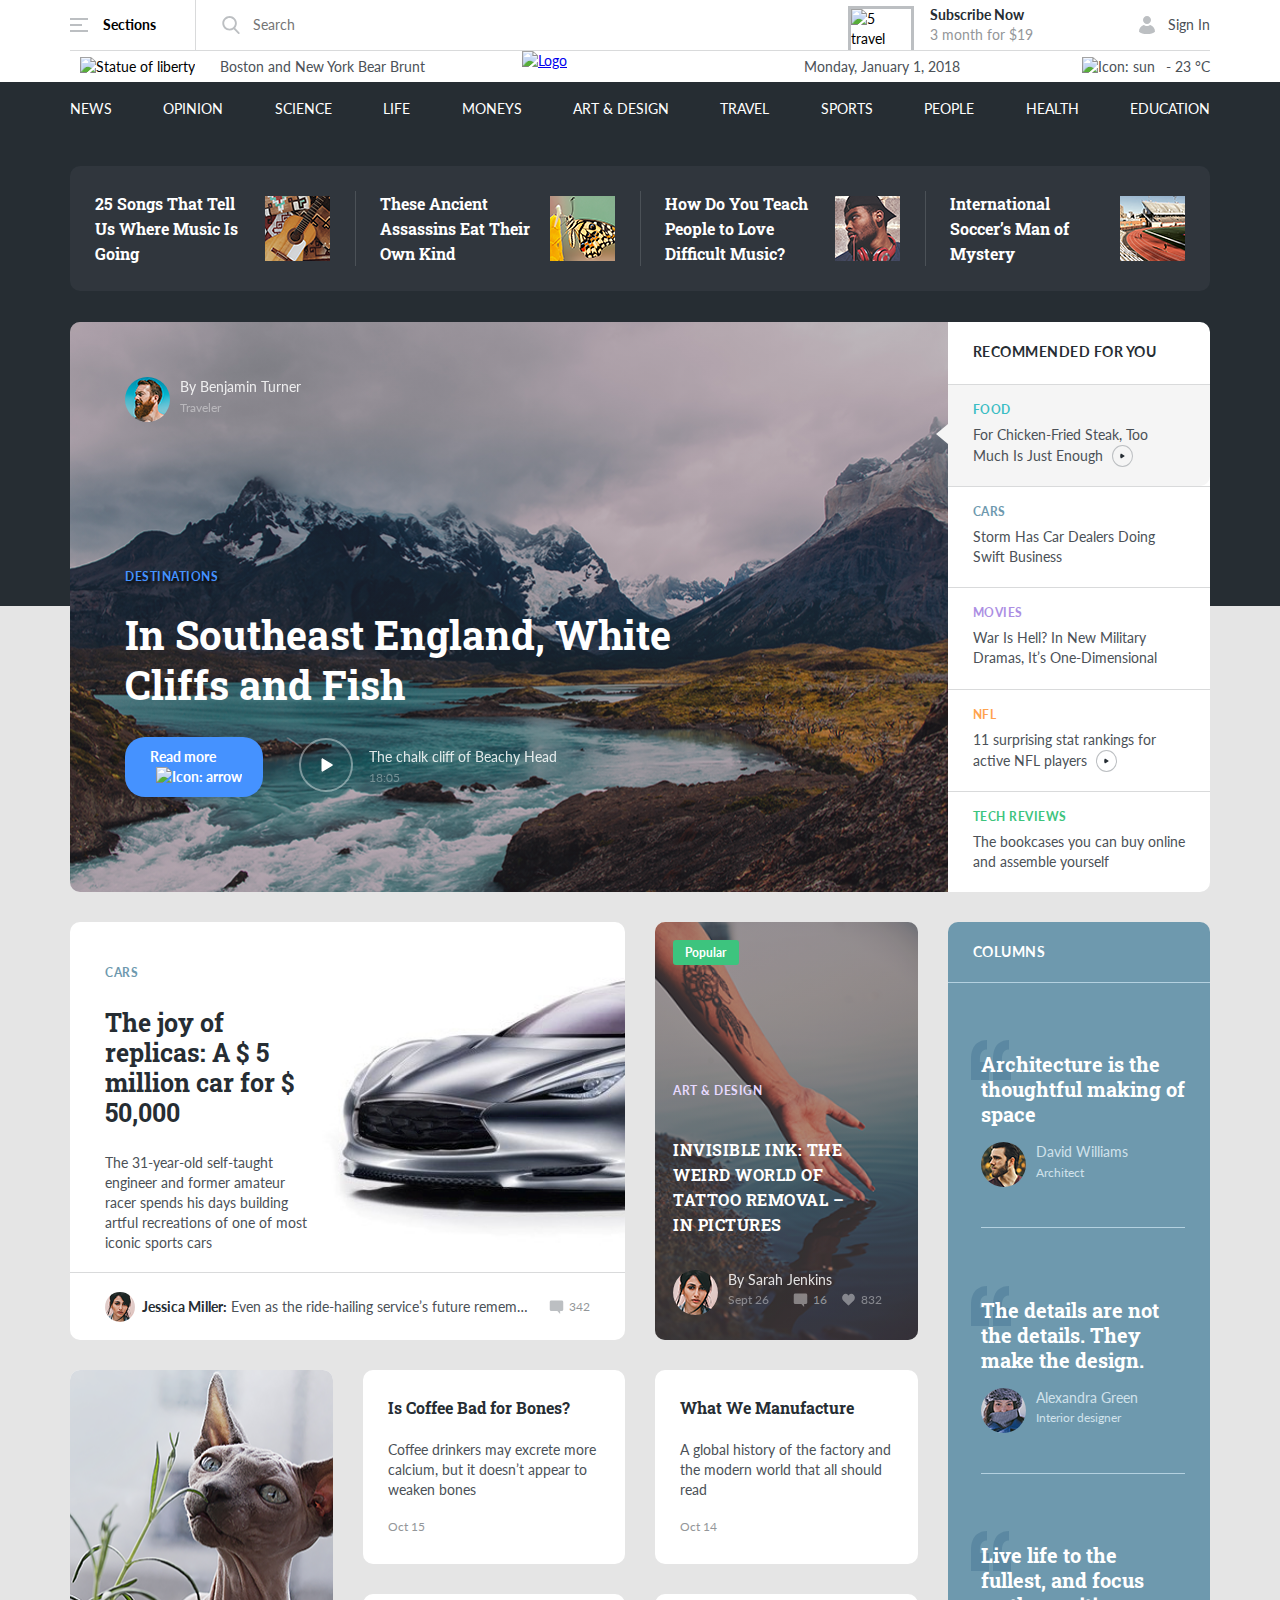
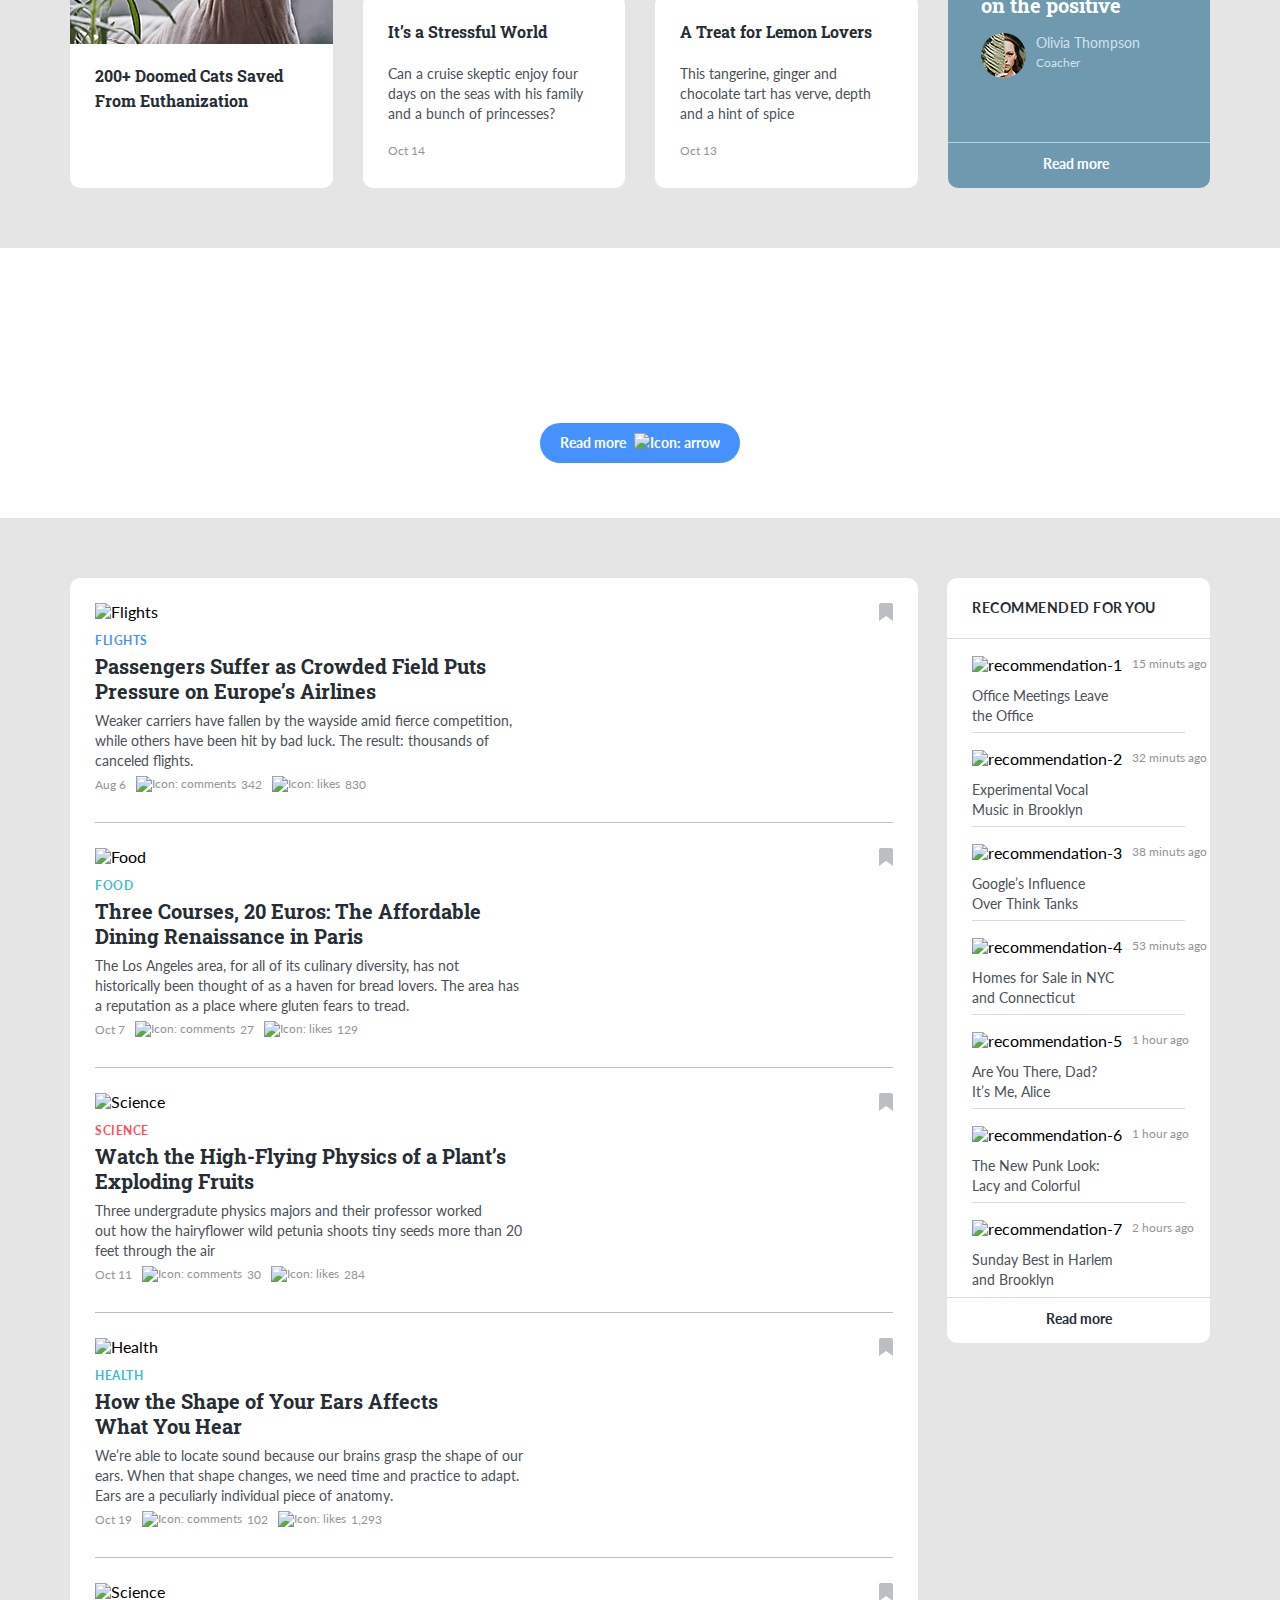
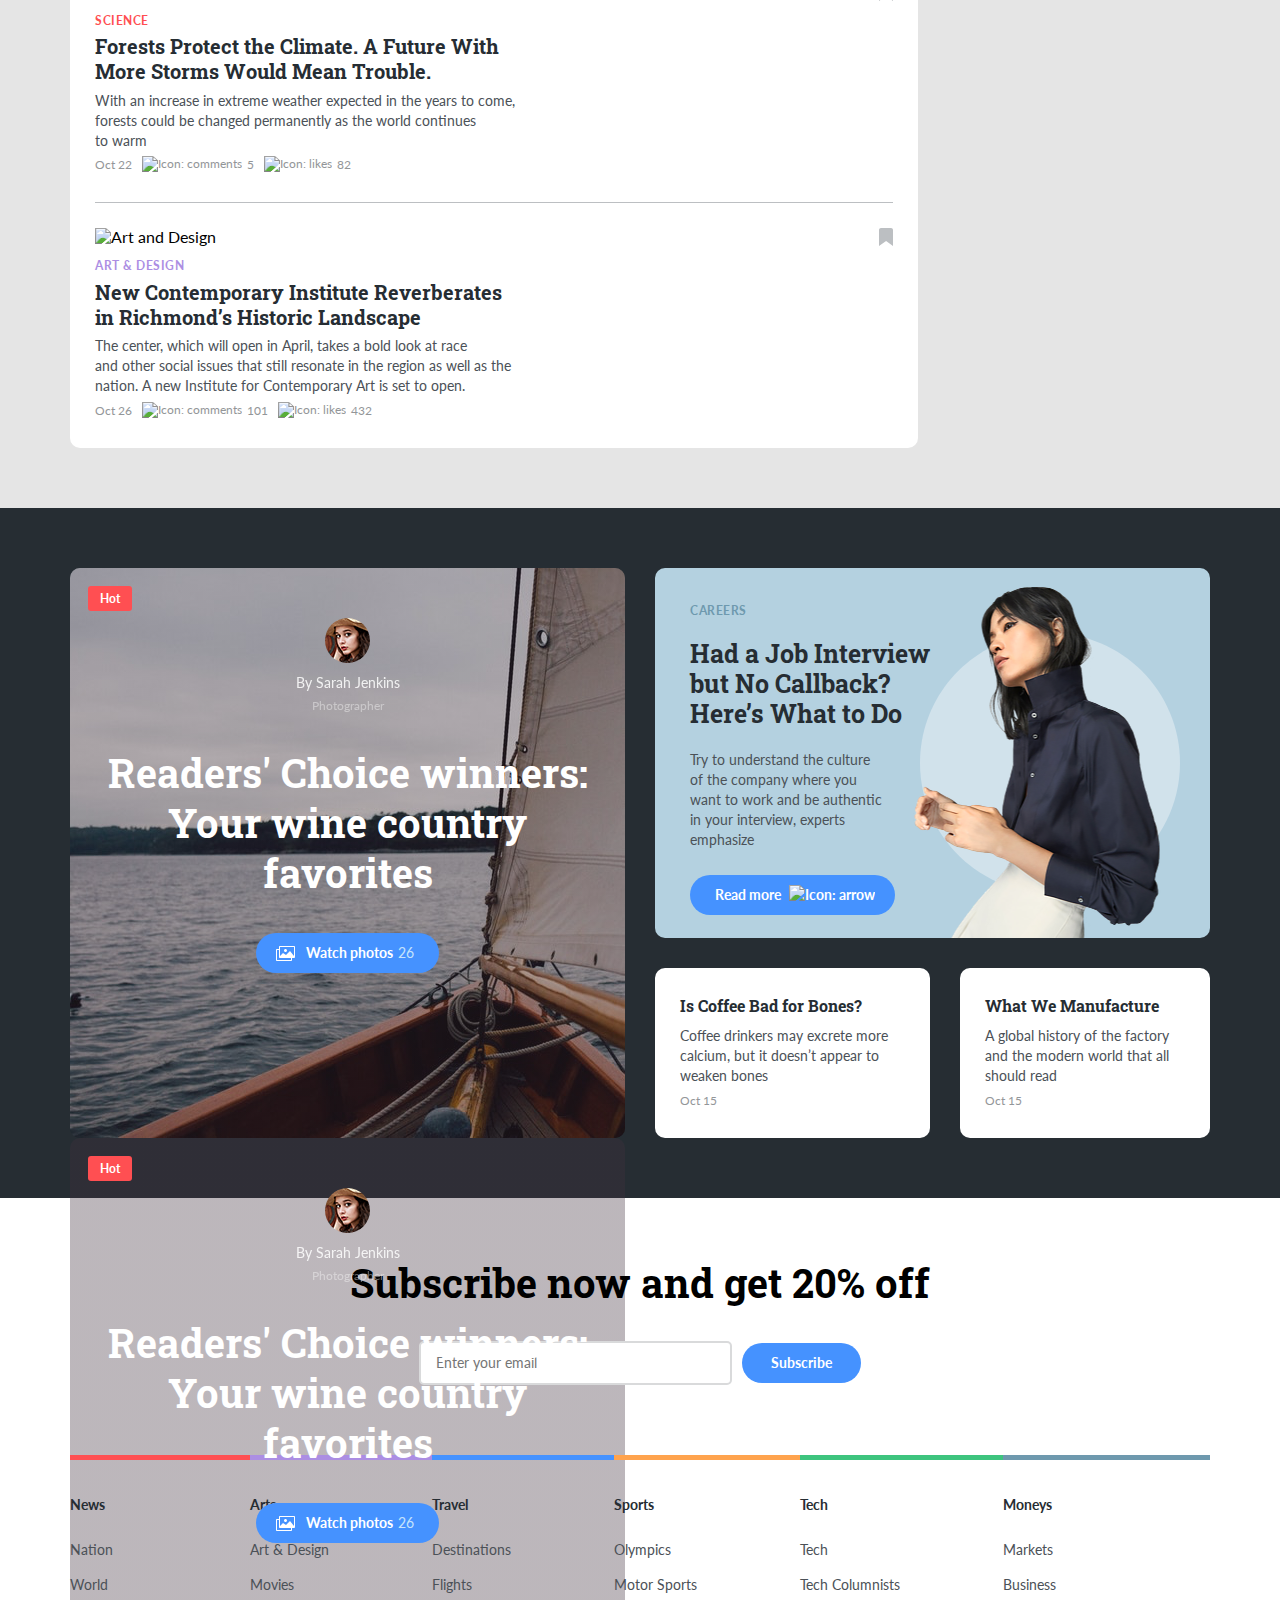
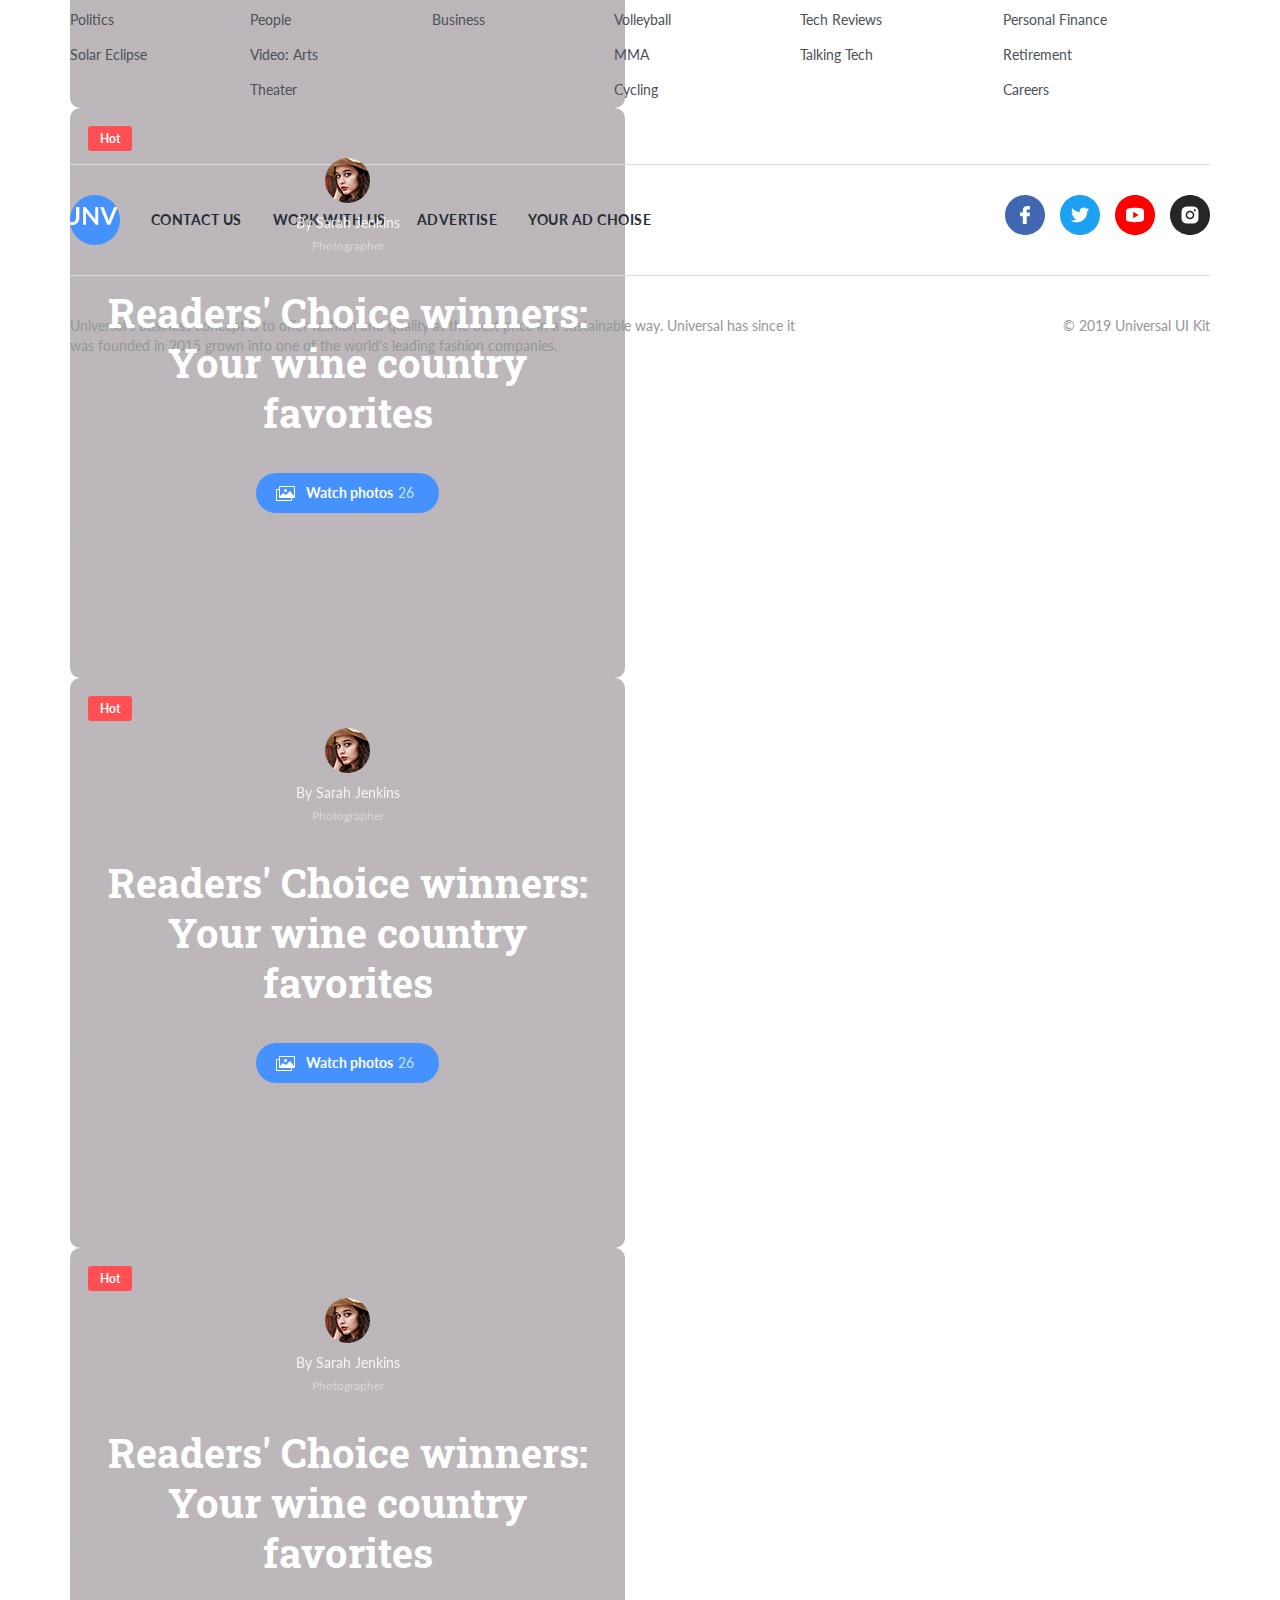
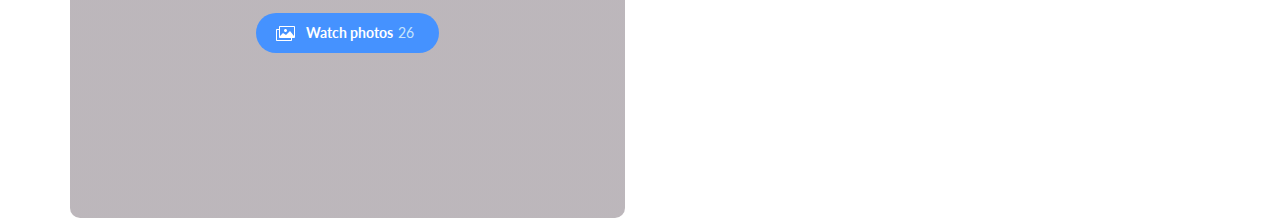
==== commit b20f86b0: "fixed" ====
--- a/index.html
+++ b/index.html
@@ -16,48 +16,54 @@
 
   <body>
     <header class="header">
-      <div class="header-top header__top">
-        <div class="main-container header__container header__container--top">
-          <button class="button header-top__button">
-            <div class="button__lines">
-              <span class="button__line button__line--long"></span>
-              <span class="button__line button__line--short"></span>
-              <span class="button__line button__line--long"></span>
-            </div>
-            <span class="button__sections">Sections</span>
-          </button>
-          <!-- /.sections -->
-          <form action="#" class="search header-top__search">
-            <img
-              src="img/header/Search.svg"
-              alt="Icon: search"
-              class="search__image"
-            />
-            <input type="text" class="search__input" placeholder="Search" />
-          </form>
-          <img
-            src="img/header/stories.png"
-            alt="5 travel stories"
-            class="header-top__stories"
-          />
-          <a href="#" class="header-subscribe header-top__subscribe">
-            <span class="header-subscribe__text">Subscribe Now</span>
-            <span class="header-subscribe__price">3 month for $19</span>
-          </a>
-          <!-- /.header__subscribe -->
-          <a href="#" class="sign-in header-top__sign-in">
-            <img
-              src="img/header/Man.svg"
-              alt="Icon: man"
-              class="sign-in__man"
-            />
-            <span class="sign-in__text">Sign In</span>
-          </a>
-          <!-- /.header__sign-in -->
-        </div>
-        <!-- /.main-container header__container header__container--top -->
+      <div class="header__fixed">
+        <div class="main-container">
+          <div class="header-top header__top">
+            <div class="header__container header__container--top">
+              <button class="button header-top__button">
+                <div class="button__lines">
+                  <span class="button__line button__line--long"></span>
+                  <span class="button__line button__line--short"></span>
+                  <span class="button__line button__line--long"></span>
+                </div>
+                <span class="button__sections">Sections</span>
+              </button>
+              <!-- /.sections -->
+              <form action="#" class="search header-top__search">
+                <img
+                  src="img/header/Search.svg"
+                  alt="Icon: search"
+                  class="search__image"
+                />
+                <input type="text" class="search__input" placeholder="Search" />
+              </form>
+              <img
+                src="img/header/stories.png"
+                alt="5 travel stories"
+                class="header-top__stories"
+              />
+              <a href="#" class="header-subscribe header-top__subscribe">
+                <span class="header-subscribe__text">Subscribe Now</span>
+                <span class="header-subscribe__price">3 month for $19</span>
+              </a>
+              <!-- /.header__subscribe -->
+              <a href="#" class="sign-in header-top__sign-in">
+                <img
+                  src="img/header/Man.svg"
+                  alt="Icon: man"
+                  class="sign-in__man"
+                />
+                <span class="sign-in__text">Sign In</span>
+              </a>
+              <!-- /.header__sign-in -->
+            </div>
+            <!-- /.header__container header__container--top -->
+          </div>
+          <!-- /.header-top -->
+        </div>
+        <!-- /.main-container -->
       </div>
-      <!-- /.header-top -->
+      <!-- /.header__fixed -->
       <div class="header-bottom header__bottom">
         <div class="main-container header__container header__container--bottom">
           <img
@@ -1091,7 +1097,7 @@
 
     <section class="useful">
       <div class="main-container useful__container">
-        <div class="swiper-container">
+        <div class="swiper-container useful-swiper">
           <div class="swiper-wrapper">
             <div class="swiper-slide useful-hot useful__hot useful__hot--1">
               <span class="useful-hot__label">Hot</span>
@@ -1316,133 +1322,121 @@
         </div>
         <!-- /.subscribe -->
 
-        <nav class="footer-navigation footer__navigation">
-          <div
-            class="footer-navigation__column footer-navigation__column--news"
-          >
-            <h5 class="footer-navigation__title">News</h5>
-            <ul class="footer-navigation__list">
-              <li class="footer-navigation__item">
-                <a href="#" class="footer-navigation__link">Nation</a>
-              </li>
-              <li class="footer-navigation__item">
-                <a href="#" class="footer-navigation__link">World</a>
-              </li>
-              <li class="footer-navigation__item">
-                <a href="#" class="footer-navigation__link">Politics</a>
-              </li>
-              <li class="footer-navigation__item">
-                <a href="#" class="footer-navigation__link">Solar Eclipse</a>
+        <nav class="footer-nav footer__nav">
+          <div class="footer-nav__column footer-nav__column--news">
+            <h5 class="footer-nav__title">News</h5>
+            <ul class="footer-nav__list">
+              <li class="footer-nav__item">
+                <a href="#" class="footer-nav__link">Nation</a>
+              </li>
+              <li class="footer-nav__item">
+                <a href="#" class="footer-nav__link">World</a>
+              </li>
+              <li class="footer-nav__item">
+                <a href="#" class="footer-nav__link">Politics</a>
+              </li>
+              <li class="footer-nav__item">
+                <a href="#" class="footer-nav__link">Solar Eclipse</a>
               </li>
             </ul>
           </div>
-          <!-- /.footer-navigation__column -->
-          <div
-            class="footer-navigation__column footer-navigation__column--arts"
-          >
-            <h5 class="footer-navigation__title">Arts</h5>
-            <ul class="footer-navigation__list">
-              <li class="footer-navigation__item">
-                <a href="#" class="footer-navigation__link">Art & Design</a>
-              </li>
-              <li class="footer-navigation__item">
-                <a href="#" class="footer-navigation__link">Movies</a>
-              </li>
-              <li class="footer-navigation__item">
-                <a href="#" class="footer-navigation__link">People</a>
-              </li>
-              <li class="footer-navigation__item">
-                <a href="#" class="footer-navigation__link">Video: Arts</a>
-              </li>
-              <li class="footer-navigation__item">
-                <a href="#" class="footer-navigation__link">Theater</a>
+          <!-- /.footer-nav__column -->
+          <div class="footer-nav__column footer-nav__column--arts">
+            <h5 class="footer-nav__title">Arts</h5>
+            <ul class="footer-nav__list">
+              <li class="footer-nav__item">
+                <a href="#" class="footer-nav__link">Art & Design</a>
+              </li>
+              <li class="footer-nav__item">
+                <a href="#" class="footer-nav__link">Movies</a>
+              </li>
+              <li class="footer-nav__item">
+                <a href="#" class="footer-nav__link">People</a>
+              </li>
+              <li class="footer-nav__item">
+                <a href="#" class="footer-nav__link">Video: Arts</a>
+              </li>
+              <li class="footer-nav__item">
+                <a href="#" class="footer-nav__link">Theater</a>
               </li>
             </ul>
           </div>
-          <!-- /.footer-navigation__column -->
-          <div
-            class="footer-navigation__column footer-navigation__column--travel"
-          >
-            <h5 class="footer-navigation__title">Travel</h5>
-            <ul class="footer-navigation__list">
-              <li class="footer-navigation__item">
-                <a href="#" class="footer-navigation__link">Destinations</a>
-              </li>
-              <li class="footer-navigation__item">
-                <a href="#" class="footer-navigation__link">Flights</a>
-              </li>
-              <li class="footer-navigation__item">
-                <a href="#" class="footer-navigation__link">Business</a>
+          <!-- /.footer-nav__column -->
+          <div class="footer-nav__column footer-nav__column--travel">
+            <h5 class="footer-nav__title">Travel</h5>
+            <ul class="footer-nav__list">
+              <li class="footer-nav__item">
+                <a href="#" class="footer-nav__link">Destinations</a>
+              </li>
+              <li class="footer-nav__item">
+                <a href="#" class="footer-nav__link">Flights</a>
+              </li>
+              <li class="footer-nav__item">
+                <a href="#" class="footer-nav__link">Business</a>
               </li>
             </ul>
           </div>
-          <!-- /.footer-navigation__column -->
-          <div
-            class="footer-navigation__column footer-navigation__column--sports"
-          >
-            <h5 class="footer-navigation__title">Sports</h5>
-            <ul class="footer-navigation__list">
-              <li class="footer-navigation__item">
-                <a href="#" class="footer-navigation__link">Olympics</a>
-              </li>
-              <li class="footer-navigation__item">
-                <a href="#" class="footer-navigation__link">Motor Sports</a>
-              </li>
-              <li class="footer-navigation__item">
-                <a href="#" class="footer-navigation__link">Volleyball</a>
-              </li>
-              <li class="footer-navigation__item">
-                <a href="#" class="footer-navigation__link">MMA</a>
-              </li>
-              <li class="footer-navigation__item">
-                <a href="#" class="footer-navigation__link">Cycling</a>
+          <!-- /.footer-nav__column -->
+          <div class="footer-nav__column footer-nav__column--sports">
+            <h5 class="footer-nav__title">Sports</h5>
+            <ul class="footer-nav__list">
+              <li class="footer-nav__item">
+                <a href="#" class="footer-nav__link">Olympics</a>
+              </li>
+              <li class="footer-nav__item">
+                <a href="#" class="footer-nav__link">Motor Sports</a>
+              </li>
+              <li class="footer-nav__item">
+                <a href="#" class="footer-nav__link">Volleyball</a>
+              </li>
+              <li class="footer-nav__item">
+                <a href="#" class="footer-nav__link">MMA</a>
+              </li>
+              <li class="footer-nav__item">
+                <a href="#" class="footer-nav__link">Cycling</a>
               </li>
             </ul>
           </div>
-          <!-- /.footer-navigation__column -->
-          <div
-            class="footer-navigation__column footer-navigation__column--tech"
-          >
-            <h5 class="footer-navigation__title">Tech</h5>
-            <ul class="footer-navigation__list">
-              <li class="footer-navigation__item">
-                <a href="#" class="footer-navigation__link">Tech</a>
-              </li>
-              <li class="footer-navigation__item">
-                <a href="#" class="footer-navigation__link">Tech Columnists</a>
-              </li>
-              <li class="footer-navigation__item">
-                <a href="#" class="footer-navigation__link">Tech Reviews</a>
-              </li>
-              <li class="footer-navigation__item">
-                <a href="#" class="footer-navigation__link">Talking Tech</a>
+          <!-- /.footer-nav__column -->
+          <div class="footer-nav__column footer-nav__column--tech">
+            <h5 class="footer-nav__title">Tech</h5>
+            <ul class="footer-nav__list">
+              <li class="footer-nav__item">
+                <a href="#" class="footer-nav__link">Tech</a>
+              </li>
+              <li class="footer-nav__item">
+                <a href="#" class="footer-nav__link">Tech Columnists</a>
+              </li>
+              <li class="footer-nav__item">
+                <a href="#" class="footer-nav__link">Tech Reviews</a>
+              </li>
+              <li class="footer-nav__item">
+                <a href="#" class="footer-nav__link">Talking Tech</a>
               </li>
             </ul>
           </div>
-          <!-- /.footer-navigation__column -->
-          <div
-            class="footer-navigation__column footer-navigation__column--moneys"
-          >
-            <h5 class="footer-navigation__title">Moneys</h5>
-            <ul class="footer-navigation__list">
-              <li class="footer-navigation__item">
-                <a href="#" class="footer-navigation__link">Markets</a>
-              </li>
-              <li class="footer-navigation__item">
-                <a href="#" class="footer-navigation__link">Business</a>
-              </li>
-              <li class="footer-navigation__item">
-                <a href="#" class="footer-navigation__link">Personal Finance</a>
-              </li>
-              <li class="footer-navigation__item">
-                <a href="#" class="footer-navigation__link">Retirement</a>
-              </li>
-              <li class="footer-navigation__item">
-                <a href="#" class="footer-navigation__link">Careers</a>
+          <!-- /.footer-nav__column -->
+          <div class="footer-nav__column footer-nav__column--moneys">
+            <h5 class="footer-nav__title">Moneys</h5>
+            <ul class="footer-nav__list">
+              <li class="footer-nav__item">
+                <a href="#" class="footer-nav__link">Markets</a>
+              </li>
+              <li class="footer-nav__item">
+                <a href="#" class="footer-nav__link">Business</a>
+              </li>
+              <li class="footer-nav__item">
+                <a href="#" class="footer-nav__link">Personal Finance</a>
+              </li>
+              <li class="footer-nav__item">
+                <a href="#" class="footer-nav__link">Retirement</a>
+              </li>
+              <li class="footer-nav__item">
+                <a href="#" class="footer-nav__link">Careers</a>
               </li>
             </ul>
           </div>
-          <!-- /.footer-navigation__column -->
+          <!-- /.footer-nav__column -->
         </nav>
 
         <div class="footer-info footer__info">
--- a/css/style.css
+++ b/css/style.css
@@ -1,2 +1,2 @@
-*{box-sizing:border-box}body{font-family:'Lato', sans-serif}.main-container{max-width:1140px;margin:auto}button{cursor:pointer;border:none;outline:none}/*! normalize.css v8.0.1 | MIT License | github.com/necolas/normalize.css */html{line-height:1.15;-webkit-text-size-adjust:100%}body{margin:0}main{display:block}h1{font-size:2em;margin:0.67em 0}hr{box-sizing:content-box;height:0;overflow:visible}pre{font-family:monospace, monospace;font-size:1em}a{background-color:transparent}abbr[title]{border-bottom:none;text-decoration:underline;text-decoration:underline dotted}b,strong{font-weight:bolder}code,kbd,samp{font-family:monospace, monospace;font-size:1em}small{font-size:80%}sub,sup{font-size:75%;line-height:0;position:relative;vertical-align:baseline}sub{bottom:-0.25em}sup{top:-0.5em}img{border-style:none}button,input,optgroup,select,textarea{font-family:inherit;font-size:100%;line-height:1.15;margin:0}button,input{overflow:visible}button,select{text-transform:none}button,[type="button"],[type="reset"],[type="submit"]{-webkit-appearance:button}button::-moz-focus-inner,[type="button"]::-moz-focus-inner,[type="reset"]::-moz-focus-inner,[type="submit"]::-moz-focus-inner{border-style:none;padding:0}button:-moz-focusring,[type="button"]:-moz-focusring,[type="reset"]:-moz-focusring,[type="submit"]:-moz-focusring{outline:1px dotted ButtonText}fieldset{padding:0.35em 0.75em 0.625em}legend{box-sizing:border-box;color:inherit;display:table;max-width:100%;padding:0;white-space:normal}progress{vertical-align:baseline}textarea{overflow:auto}[type="checkbox"],[type="radio"]{box-sizing:border-box;padding:0}[type="number"]::-webkit-inner-spin-button,[type="number"]::-webkit-outer-spin-button{height:auto}[type="search"]{-webkit-appearance:textfield;outline-offset:-2px}[type="search"]::-webkit-search-decoration{-webkit-appearance:none}::-webkit-file-upload-button{-webkit-appearance:button;font:inherit}details{display:block}summary{display:list-item}template{display:none}[hidden]{display:none}.header{font-style:normal;font-weight:normal;font-size:14px;line-height:20px;padding-top:7px}.header__container--top{display:grid;grid-template-columns:11% repeat(10, 1fr) 11%;align-items:center;border-bottom:1px solid #D9DADB}.header__container--bottom{display:grid;grid-template-columns:11% repeat(10, 1fr) 11%;align-items:center}.header__container--nav{display:flex;justify-content:space-between}.header-subscribe__text{display:block;font-style:normal;font-weight:bold;color:#262D33}.header-subscribe__price{font-style:normal;font-weight:normal;color:#939699}.header-top__button{display:flex;align-items:center;padding:15px 25px 15px 0;background-color:#fff;border:none}.header-top__search{padding:15px 0 15px 25px;grid-column:2;grid-column:2 / 8;display:flex;align-items:center;margin-right:auto;color:#939699}.header-top__stories{width:66px;height:44px;border:3px solid #BCBFC2;border-bottom:none;margin-right:10px;grid-column:10;align-self:end}.header-top__subscribe{grid-column:11 / 13;text-decoration:none}.header-bottom__freedom{max-width:100%;justify-self:end}.header-bottom__text{margin-right:auto;padding-left:25px;grid-column:2 / 6;color:#4B5157}.header-bottom__logo{margin-left:auto;margin-right:auto;grid-column:6 / 9;width:184px;height:31px}.header-bottom__date{grid-column:10 / 13;color:#4B5157}.header-bottom__weather{grid-column:13 / 14;justify-self:end;display:flex;align-items:center;color:#4B5157}.header-bottom__sun{margin-right:11px}.header-nav{background-color:#262D33;padding:17px 0;text-transform:uppercase}.header-nav__link{color:#fff;text-decoration:none}.button__lines{width:18px;height:14px;display:flex;flex-direction:column;justify-content:space-between;margin-right:15px;outline:none;border:none}.button__line{background-color:#BCBFC2}.button__line--long{width:18px;height:2px}.button__line--short{width:12px;height:2px}.button__sections{font-style:normal;font-weight:bold;font-size:14px;line-height:20px}.search{border-left:1px solid #D9DADB}.search__image{margin-right:10px}.search__input{outline:none;border:none}.sign-in{grid-column:13 / 14;justify-self:end;display:flex;align-items:center;text-decoration:none;color:#4B5157}.sign-in__man{margin-right:11px}.logo__image{width:100%;height:100%}.background-compilation{background-color:#262D33;padding:30px 0 315px 0;width:100%}.compilation{background:#30363D;border-radius:10px;display:flex;justify-content:space-between;padding:25px}.compilation__item{display:flex;justify-content:space-between;align-items:center;max-width:261px;border-right:1px solid #4B5157;padding-right:25px}.compilation__item:last-child{border:none;padding-right:0}.compilation__text{max-width:155px;margin-right:15px;font-family:Roboto Slab;font-style:normal;font-weight:bold;font-size:16px;line-height:25px;color:#fff}.compilation__image{object-fit:cover;height:65px}.recommendations{background-color:#E5E5E5;height:316px}.recommendations__container{position:relative;min-height:570px;height:316px}.recommendations__tabs{display:flex;position:absolute;top:-300px}.recommendations__overlay{position:fixed;left:0;top:0;right:0;bottom:0;z-index:100;visibility:hidden}.recommendations__overlay--visible{visibility:visible}.recommendations__video{display:none;top:-50%;width:100%;height:92%;position:absolute}.recommendations__video--visible{display:block;z-index:100}.recommendations__list{height:570px;display:flex;flex-wrap:wrap;list-style:none;padding:0;background-color:#fff;border-radius:0 10px 10px 0}.content{position:relative;flex-shrink:0;padding-left:0;flex-basis:77%;height:570px;border-radius:10px 0 0 10px;overflow:hidden}.content::after{content:'';position:absolute;width:100%;height:100%;top:0;right:0;bottom:0;left:0;background:linear-gradient(0deg, rgba(64,48,61,0.35), rgba(64,48,61,0.35))}.content__item{display:none;width:100%;height:100%;padding:55px 55px 95px 55px;left:0;background-repeat:no-repeat;background-size:cover}.content__item--visible{display:flex;flex-wrap:wrap;align-content:space-between;height:100%}.content__item--food{background-image:url(../img/recommendations/food.png)}.content__item--cars{background-image:url(../img/recommendations/cars.jpg);background-position:right}.content__item--movies{background-image:url(../img/recommendations/movies.jpg)}.content__item--nfl{background-image:url(../img/recommendations/nfl.jpg)}.content__item--tech{background-image:url(../img/recommendations/tech.jpg)}.content__author{flex-basis:100%;display:flex;align-self:flex-start;margin-bottom:145px;z-index:1}.content__avatar{border-radius:50%;margin-right:10px;width:45px;height:45px}.content__info{max-width:121px}.content__name{font-style:normal;font-weight:normal;font-size:14px;line-height:20px;color:#fff;opacity:0.85}.content__sign{font-style:normal;font-weight:normal;font-size:12px;line-height:15px;color:#fff;opacity:0.4}.content__destinations{flex-basis:100%;align-self:center;font-style:normal;font-weight:bold;font-size:12px;line-height:15px;letter-spacing:0.5px;text-transform:uppercase;color:#4592FF;text-shadow:2px 2px 3px #000000;margin-bottom:25px;z-index:1}.content__title{max-width:600px;flex-basis:100%;font-family:Roboto Slab;font-style:normal;font-weight:bold;font-size:40px;line-height:50px;color:#fff;margin:0 0 25px 0;z-index:1}.content__more{flex-basis:30%;padding:10px 20px 10px 25px;max-width:138px;margin-right:30px;align-self:center;font-style:normal;font-weight:bold;font-size:14px;line-height:20px;color:#fff;background-color:#4592FF;border-radius:20px;text-decoration:none;z-index:1}.content__arrow{margin-left:6px}.content__view-container{display:flex;z-index:1}.content__button{background:none}.content__play{padding:17px;margin-right:10px;border-radius:50%;border:2px solid rgba(255,255,255,0.4)}.content__location{margin-right:auto;align-self:center;max-width:190px;font-style:normal;font-weight:normal;font-size:14px;line-height:20px;color:#fff;opacity:0.85;z-index:1}.content__duration{font-style:normal;font-weight:normal;font-size:12px;line-height:15px;color:#fff;opacity:0.4;z-index:1}.list__title{font-style:normal;font-weight:bold;font-size:14px;line-height:20px;letter-spacing:0.5px;text-transform:uppercase;color:#262D33;padding:20px 25px;flex-basis:100%}.list__item{position:relative;padding-left:25px;padding-right:25px;padding-top:17px;padding-bottom:18px;flex-basis:100%;border-top:1px solid #D9DADB;cursor:pointer}.list__item--visible{background-color:#F5F5F5;border-radius:0 0 10px 0}.item__title{margin:0;margin-bottom:8px;font-style:normal;font-weight:bold;font-size:12px;line-height:15px;letter-spacing:0.5px;text-transform:uppercase}.item__title--turquoise{color:#3BBDC4}.item__title--blue{color:#6e99ae}.item__title--purple{color:#AC8EE3}.item__title--orange{color:#FFA34D}.item__title--green{color:#3DC47E}.item__description{display:inline;margin-right:5px;font-style:normal;font-weight:normal;font-size:14px;line-height:20px;color:#4B5157}.item__play{padding:7px;border:1px solid #BCBFC2;border-radius:50%;margin-bottom:-6px}.item__select{display:none;position:absolute;left:-12px;top:50%;transform:translateY(-60%);z-index:10}.item__select--visible{display:block}.grid{background-color:#E5E5E5;padding-bottom:60px}.grid__container{display:grid;grid-template-columns:repeat(4, minmax(min-content, 1fr));grid-template-rows:repeat(4, minmax(min-content, 1fr));grid-gap:30px}.grid__item{background-color:#fff;border-radius:10px;overflow:hidden}.grid__item--1{grid-column:1/3;grid-row:span 2;padding:15px 0 0 0;display:flex;flex-wrap:wrap}.grid__item--2{position:relative;grid-column:3;grid-row:span 2;display:flex;flex-wrap:wrap;align-content:space-between;padding:18px 18px 25px 18px;background-image:url(../img/grid/art.png);background-repeat:no-repeat;background-size:cover;background-position:right}.grid__item--2::after{content:'';position:absolute;width:100%;height:100%;top:0;right:0;bottom:0;left:0;background:linear-gradient(0deg, rgba(64,48,61,0.35), rgba(64,48,61,0.35))}.grid__item--3{grid-column:1/2;grid-row:span 2}.grid__item--4{grid-column:2/3;grid-row:span 1;padding:25px 25px 30px 25px;display:flex;flex-direction:column;justify-content:space-between}.grid__item--5{grid-column:3/4;grid-row:span 1;padding:25px 25px 30px 25px;display:flex;flex-direction:column;justify-content:space-between}.grid__item--6{grid-column:2/3;grid-row:span 1;padding:25px 25px 30px 25px;display:flex;flex-direction:column;justify-content:space-between}.grid__item--7{grid-column:3/4;grid-row:span 1;padding:25px 25px 30px 25px;display:flex;flex-direction:column;justify-content:space-between}.grid__columns{grid-column:4/5;grid-row:1/5;background-color:#6E99AE;border-radius:10px;z-index:0}.grid-item__main{flex-basis:40%;height:80%;flex-grow:1;padding-left:35px}.grid-item__category{font-style:normal;font-weight:bold;font-size:12px;line-height:15px;letter-spacing:0.5px;text-transform:uppercase}.grid-item__category--blue{color:#6E99AE}.grid-item__category--purple{color:#E7D9FF;flex-basis:100%;margin:0;z-index:1}.grid-item__title{font-family:Roboto Slab;font-style:normal;font-weight:bold}.grid-item__title--car{font-size:25px;line-height:30px;color:#262D33}.grid-item__title--art{max-width:175px;font-size:16px;line-height:25px;letter-spacing:0.5px;text-transform:uppercase;color:#fff;margin-bottom:15px;z-index:1}.grid-item__title--cat{margin:15px 25px 30px 25px;font-size:16px;line-height:25px;color:#262D33}.grid-item__title--other{font-size:16px;line-height:25px;color:#262D33;margin:0}.grid-item__text{font-style:normal;font-weight:normal;font-size:14px;line-height:20px;color:#4B5157}.grid-item__image{object-fit:cover}.grid-item__image--car{height:80%;flex-basis:292px}.grid-item__image--cat{width:100%}.grid-item__minor{flex-basis:100%;display:flex;align-items:center;justify-content:space-between;padding:12px 35px;border-top:1px solid #D9DADB}.grid-item__author--1{display:flex;align-items:center;justify-content:space-between;flex-basis:430px}.grid-item__author--2{max-height:45px;display:flex;flex-direction:column;flex-wrap:wrap;z-index:1}.grid-item__avatar--30{width:30px;height:30px;border-radius:50%}.grid-item__avatar--45{max-width:45px;height:45px;border-radius:50%;margin-right:10px;flex-basis:100%}.grid-item__name{font-style:normal;font-size:14px;line-height:20px}.grid-item__name--miller{font-weight:bold;color:#262D33}.grid-item__name--jenkins{font-weight:normal;color:#fff;flex-basis:50%;margin-right:50px;opacity:0.85}.grid-item__comment{margin-right:auto;margin-left:auto}.grid-item__text-comment{font-style:normal;font-weight:normal;font-size:14px;line-height:20px;color:#4B5157}.grid-item__comments--car{flex-basis:41px;display:flex;align-items:center;justify-content:space-between}.grid-item__comments--art{flex-basis:34px;display:flex;align-items:center;justify-content:space-between}.grid-item__number-comments{font-style:normal;font-weight:normal;font-size:12px;line-height:15px;color:#939699}.grid-item__number-likes{font-style:normal;font-weight:normal;font-size:12px;line-height:15px;color:#fff;opacity:0.4}.grid-item__popular{flex-basis:100%;max-width:66px;flex-grow:0;margin-bottom:100px;font-style:normal;font-weight:bold;font-size:12px;line-height:15px;color:#fff;padding:5px 12px;border-radius:3px;background-color:#3DC47E;z-index:1}.grid-item__info{flex-basis:50%;display:flex;justify-content:space-between;max-height:15px}.grid-item__date--art{font-style:normal;font-weight:normal;font-size:12px;line-height:15px;color:#fff;opacity:0.4;margin-right:10px}.grid-item__date--other{font-style:normal;font-weight:normal;font-size:12px;line-height:15px;color:#939699}.grid-item__icon-comments{margin-right:5px}.grid-item__likes{flex-basis:41px;display:flex;align-items:center;justify-content:space-between}.grid-columns{display:flex;flex-wrap:wrap;align-content:space-between;justify-content:space-between}.grid-columns__title{flex-basis:100%;padding:20px 25px;margin:0;font-style:normal;font-weight:bold;font-size:14px;line-height:20px;letter-spacing:0.5px;text-transform:uppercase;color:#fff;border-bottom:1px solid #B4D1E0}.grid-columns__title-item{font-family:Roboto Slab;font-style:normal;font-weight:bold;font-size:20px;line-height:25px;color:#fff;margin:0 0 15px 0}.grid-columns__item{position:relative;margin-left:33px;margin-right:25px;padding-top:45px;padding-bottom:40px;border-bottom:1px solid #B4D1E0}.grid-columns__item:nth-child(4){border:none}.grid-columns__item::before{content:'';position:absolute;left:-10px;top:33px;width:40px;height:40px;background-image:url(../img/grid/Quote.svg);background-repeat:no-repeat;z-index:-1}.grid-columns__more{padding:11px 95px 14px 95px;flex-basis:100%;text-decoration:none;font-style:normal;font-weight:bold;font-size:14px;line-height:20px;color:#fff;border-top:1px solid #B4D1E0}.grid-columns__author{display:flex;flex-direction:column;flex-wrap:wrap;align-content:flex-start;height:45px}.grid-columns__avatar{width:45px;border-radius:50%;margin-right:10px}.grid-columns__name{flex-basis:50%;font-style:normal;font-weight:normal;font-size:14px;line-height:20px;color:#D1E2EB}.grid-columns__profession{flex-basis:50%;font-style:normal;font-weight:normal;font-size:12px;line-height:15px;color:#D1E2EB}.flower{background-image:url(../img/flower/flower.png);background-position:center;height:270px;padding:50px 210px 55px 210px}.flower__container{display:flex;flex-wrap:wrap;justify-content:center;align-content:space-between;height:100%}.flower__title{text-align:center;margin:0;font-family:Roboto Slab;font-style:normal;font-weight:bold;font-size:40px;line-height:50px;color:#fff}.flower__more{padding:10px 20px;background:#4592FF;border-radius:20px;font-style:normal;font-weight:bold;font-size:14px;line-height:20px;color:#fff;text-decoration:none}.flower__arrow{margin-left:5px}.articles{background-color:#E5E5E5}.articles__container{display:flex;justify-content:space-between;align-items:flex-start;padding:60px 0}.articles__categories{padding:0 25px;border-radius:10px;overflow:hidden;background-color:#fff;flex-basis:848px;margin-right:29px}.articles-categories__card{position:relative;padding-top:25px;padding-bottom:25px;height:245px;display:flex;flex-wrap:wrap;justify-content:space-between;flex-direction:column;border-bottom:1px solid #BCBFC2}.articles-categories__card:last-child{border:none}.articles-categories__image{object-fit:cover;margin-right:25px;width:336px}.articles-categories__category{margin-top:5px;margin-bottom:0;font-style:normal;font-weight:bold;font-size:12px;line-height:15px;letter-spacing:0.5px;text-transform:uppercase}.articles-categories__category--flights{color:#4592FF}.articles-categories__category--food{color:#3BBDC4}.articles-categories__category--science{color:#FF4F52}.articles-categories__category--health{color:#3BBDC4}.articles-categories__category--art{color:#AC8EE3}.articles-categories__title{margin-top:0;margin-bottom:0;max-width:426px;font-family:Roboto Slab;font-style:normal;font-weight:bold;font-size:20px;line-height:25px;color:#262D33}.articles-categories__text{max-width:430px;font-style:normal;font-weight:normal;font-size:14px;line-height:20px;color:#4B5157}.articles-categories__info{display:flex;align-items:center;max-height:15px;margin-bottom:5px;font-style:normal;font-weight:normal;font-size:12px;line-height:15px;color:#939699}.articles-categories__date{margin-right:10px}.articles-categories__comments{margin-right:10px;display:flex;align-items:center}.articles-categories__icon-comments{margin-right:5px}.articles-categories__likes{display:flex;align-items:center}.articles-categories__icon-likes{margin-right:5px}.articles-categories__flag{position:absolute;width:14px;height:18px;right:0;top:25;cursor:pointer;fill:#BCBFC2}.articles-categories__flag--select{fill:#FF4F52}.articles__recommendation{border-radius:10px;overflow:hidden;background-color:#fff;flex-basis:263px;height:auto;display:flex;flex-direction:column}.articles-recommendation__title{margin:0;padding:20px 25px 20px 25px;border-bottom:1px solid #D9DADB;font-style:normal;font-weight:bold;font-size:14px;line-height:20px;letter-spacing:0.5px;text-transform:uppercase;color:#262D33}.articles-recommendation__title-item{max-width:143px;font-style:normal;font-weight:normal;font-size:14px;line-height:20px;color:#4B5157;height:50%;margin:0}.articles-recommendation__items{margin:0;list-style:none;padding:0;border-bottom:1px solid #D9DADB}.articles-recommendation__item{display:flex;flex-direction:column;flex-wrap:wrap;justify-content:space-between;padding:17px 0;margin:0 25px;height:94px;border-bottom:1px solid #D9DADB}.articles-recommendation__item:last-child{border:none}.articles-recommendation__image{margin-right:10px}.articles-recommendation__time{font-style:normal;font-weight:normal;font-size:12px;line-height:15px;color:#939699}.articles-recommendation__more{align-self:center;padding-top:11px;padding-bottom:14px;font-style:normal;font-weight:bold;font-size:14px;line-height:20px;color:#262D33;text-decoration:none}.swiper-container{width:555px;height:570px;margin-left:0;margin-right:30px;display:flex;justify-content:center}.swiper-pagination-bullets{display:flex;justify-content:space-between;width:100%;z-index:1}.swiper-pagination-bullet{width:8px;height:8px;background-color:#D9DADB;display:inline-block;border-radius:50%;margin:0 3px;outline:none;cursor:pointer}.swiper-pagination-bullet-active{background-color:#fff}.useful{background-color:#262D33;height:100%}.useful__container{display:flex;flex-direction:column;flex-wrap:wrap;height:690px;padding:60px 0}.useful__hot{position:relative;background-size:cover;background-repeat:no-repeat;height:100%;width:100%;padding:0 18px;display:flex;flex-wrap:wrap;align-content:space-between;justify-content:center;border-radius:10px;overflow:hidden}.useful__hot--1{background-image:url(../img/useful/slide-1.png)}.useful__hot--2{background-image:url(../img/useful/slide-2.jpg)}.useful__hot--3{background-image:url(../img/useful/slide-3.jpg)}.useful__hot--4{background-image:url(../img/useful/slide-4.jpg)}.useful__hot--5{background-image:url(../img/useful/slide-5.jpg)}.useful__hot::after{content:'';position:absolute;width:100%;height:100%;top:0;right:0;bottom:0;left:0;background:linear-gradient(0deg, rgba(64,48,61,0.35), rgba(64,48,61,0.35))}.useful-hot__label{position:absolute;top:18px;left:18px;padding:5px 12px;background-color:#FF4F52;border-radius:3px;font-style:normal;font-weight:bold;font-size:12px;line-height:15px;color:#fff;z-index:1}.useful-hot__author{display:flex;flex-wrap:wrap;justify-content:center;max-width:145px;margin-top:50px;z-index:1}.useful-hot__avatar{border-radius:50%;margin-bottom:10px}.useful-hot__name{font-style:normal;font-weight:normal;font-size:14px;line-height:20px;color:#fff;opacity:0.85;margin-bottom:5px}.useful-hot__profession{font-style:normal;font-weight:normal;font-size:12px;line-height:15px;color:#fff;opacity:0.4}.useful-hot__title{margin:0;font-family:Roboto Slab;font-style:normal;font-weight:bold;font-size:40px;line-height:50px;text-align:center;color:#fff;z-index:1}.useful-hot__watch{padding:10px 25px 10px 20px;background:#4592FF;border-radius:20px;vertical-align:center;text-decoration:none;font-style:normal;font-weight:bold;font-size:14px;line-height:20px;color:#fff;display:flex;align-items:center;margin-bottom:165px;z-index:1}.useful-hot__image{margin-right:10px}.useful-hot__text{margin-right:5px}.useful-hot__number{font-style:normal;font-weight:normal;font-size:14px;line-height:20px;color:#C5E4FC}.useful-hot__pagination{position:absolute;width:108px;bottom:40px}.useful__careers{position:relative;background-color:#B4D1E0;padding:18px 30px 0 35px;height:370px;width:555px;display:flex;flex-direction:column;align-items:flex-start;justify-content:space-between;border-radius:10px;margin-bottom:30px}.useful-careers__category{font-style:normal;font-weight:bold;font-size:12px;line-height:15px;letter-spacing:0.5px;text-transform:uppercase;color:#6E99AE;margin-top:17px}.useful-careers__title{font-family:Roboto Slab;font-style:normal;font-weight:bold;font-size:25px;line-height:30px;color:#262D33;width:50%;z-index:1}.useful-careers__text{font-style:normal;font-weight:normal;font-size:14px;line-height:20px;color:#4B5157;width:40%;margin-bottom:25px;z-index:1}.useful-careers__more{font-style:normal;font-weight:bold;font-size:14px;line-height:20px;color:#fff;padding:10px 20px 10px 25px;background-color:#4592FF;border-radius:20px;margin-bottom:50px;text-decoration:none;z-index:1}.useful-careers__arrow{margin-left:5px}.useful-careers__oval{position:absolute;right:30px;bottom:45px}.useful-careers__image{position:absolute;right:49px;bottom:0}.useful__others{display:flex;justify-content:space-between;max-width:555px;height:170px}.useful__other{display:flex;flex-direction:column;justify-content:space-between;border-radius:10px;background-color:#fff;padding:25px 25px 30px 25px}.useful__other--1{margin-right:30px}.useful-other__title{margin:0;font-family:Roboto Slab;font-style:normal;font-weight:bold;font-size:16px;line-height:25px;color:#262D33}.useful-other__text{font-style:normal;font-weight:normal;font-size:14px;line-height:20px;color:#4B5157}.useful-other__date{font-style:normal;font-weight:normal;font-size:12px;line-height:15px;color:#939699}.footer__subscribe{padding-top:60px;padding-bottom:70px;display:flex;flex-direction:column;justify-content:space-between;align-items:center}.footer-subscribe__title{font-family:Roboto Slab;font-style:normal;font-weight:bold;font-size:40px;line-height:50px}.footer-subscribe__form{display:flex;flex-wrap:wrap;align-items:center;justify-content:center}.footer-subscribe__input{position:relative;font-style:normal;font-weight:normal;font-size:14px;line-height:20px;color:#939699;margin-right:10px;border-radius:5px;border-color:#D9DADB;border-style:solid;padding:10px 15px;width:100%}.footer-subscribe__input-group{position:relative;width:313px;margin-right:10px}.footer-subscribe__button{font-style:normal;font-weight:bold;font-size:14px;line-height:20px;color:#fff;padding:10px 29px;background-color:#4592FF;border-radius:20px;min-height:40px}.footer label{color:#ff0000;font-size:12px;position:absolute;bottom:-14px;left:0}.footer__navigation{display:flex;justify-content:space-between}.footer-navigation__title{margin:0;font-style:normal;font-weight:bold;font-size:14px;line-height:20px;color:#262D33;margin-bottom:25px}.footer-navigation__column{flex-grow:1;padding-top:35px;border-top-width:5px;border-top-style:solid;padding-bottom:64px}.footer-navigation__column--news{border-top-color:#FF4F52}.footer-navigation__column--arts{border-top-color:#AC8EE3}.footer-navigation__column--travel{border-top-color:#4592FF}.footer-navigation__column--sports{border-top-color:#FFA34D}.footer-navigation__column--tech{border-top-color:#3DC47E}.footer-navigation__column--moneys{border-top-color:#6E99AE}.footer-navigation__list{list-style:none;padding-left:0;margin:0}.footer-navigation__item{margin-bottom:15px}.footer-navigation__item:last-child{margin-bottom:0}.footer-navigation__link{text-decoration:none;font-style:normal;font-weight:normal;font-size:14px;line-height:20px;color:#4B5157}.footer__info{display:flex;justify-content:space-between;padding:30px 0;border-top:1px solid #D9DADB}.footer-info__contacts{flex-basis:51%;display:flex;align-items:center;justify-content:space-between}.footer-info__logo{width:50px;height:50px}.footer-info__link{text-decoration:none;font-style:normal;font-weight:bold;font-size:14px;line-height:20px;letter-spacing:0.5px;text-transform:uppercase;color:#262D33}.footer-info__socials{width:205px;display:flex;justify-content:space-between}.footer-info__social{width:40px;height:40px}.footer__other{padding:40px 0 55px 0;border-top:1px solid #D9DADB;display:flex;justify-content:space-between}.footer-other__text{max-width:750px;font-style:normal;font-weight:normal;font-size:14px;line-height:20px;color:#939699}.footer-other__copyright{font-style:normal;font-weight:normal;font-size:14px;line-height:20px;color:#939699}@media (max-width: 1200px){.main-container{max-width:960px}.header-top__button{padding:0}.compilation{padding:18px}.compilation__item{max-width:220px;padding-right:13px}.compilation__text{font-size:14px}.list{padding:0}.list__title{padding-left:15px}.list__item{padding-left:15px;padding-top:10px}.grid__container{grid-template-rows:repeat(4, minmax(min-content, 0.5fr))}.grid-item__main{flex-basis:35%;padding-left:20px}.grid-item__category{margin:10px 0}.grid-item__title--car{margin-top:0;margin-bottom:10px}.grid-item__title--art{font-size:14px;line-height:23px;margin-top:0;margin-bottom:0}.grid-item__title--cat{font-size:14px;line-height:23px}.grid-item__title--other{font-size:14px;line-height:23px;margin-top:0;margin-bottom:0;width:138px}.grid-item__text{font-size:12px;line-height:16px}.grid-item__image--car{height:84%}.grid-item__minor{padding-left:20px;padding-right:20px}.grid-item__name{font-size:13px;line-height:18px}.grid-item__name--jenkins{margin-right:0;flex-basis:63%;align-self:center}.grid-item__text-comment{font-size:13px;line-height:18px}.grid-item__popular{margin-bottom:70px}.grid-item__author--2{flex-direction:row;max-height:60px}.grid-item__avatar--45{margin-bottom:5px}.grid-item__info{flex-basis:100%}.grid__item--1{padding-top:30px}.grid-columns__more{padding-left:67px;padding-right:67px}.flower{padding-left:150px;padding-right:150px}.articles-categories__card{height:230px}.articles-categories__image{width:46%}.articles-categories__title{font-size:18px;line-height:22px;max-width:335px}.articles-categories__text{font-size:12px;line-height:14px;max-width:335px}.articles-recommendation__title{font-size:12px;line-height:14px}.articles-recommendation__title-item{font-size:12px;line-height:14px}.articles-recommendation__item{height:85px;max-width:113px}.articles-recommendation__image{width:50px}.articles-recommendation__time{font-size:11px;line-height:13px}.swiper-container{width:50%}.useful__careers{width:47%}.useful-careers__title{font-size:22px;line-height:24px}.useful-careers__text{font-size:12px;line-height:16px}.useful__others{width:47%}.useful__other{width:100%}.useful-other__title{font-size:14px;line-height:23px}.useful-other__text{font-size:12px;line-height:16px}.footer-info__link{font-size:13px;letter-spacing:0.3}}@media (max-width: 992px){.main-container{max-width:700px}.header{font-size:12px;line-height:15px}.header-bottom__text{grid-column:2 / 5}.header-bottom__logo{width:150px;grid-column:6 / 8}.button__lines{margin-right:10px}.button__sections{font-size:12px;line-height:15px}.compilation{flex-wrap:wrap}.compilation__item{max-width:50%}.compilation__item:nth-child(1){margin-bottom:20px;padding-right:96px}.compilation__item:nth-child(2){border-right:none;padding-right:0;margin-bottom:20px}.compilation__item:nth-child(3){padding-right:96px}.content__item{padding:40px 40px 75px 40px}.content__author{margin-bottom:100px}.content__title{font-size:30px;line-height:36px}.content__more{flex-basis:25%;font-size:12px;line-height:16px;padding-left:15px;padding-right:15px;margin-right:15px}.content__location{font-size:12px;line-height:16px;max-width:157px}.list__title{font-size:12px;line-height:16px;padding-top:15px;padding-bottom:15px}.item__title{font-size:10px;line-height:14px;margin-bottom:4px}.item__description{font-size:12px;line-height:16px}.grid__container{grid-template-columns:repeat(3, minmax(min-content, 1fr))}.grid__columns{grid-column:1/4;grid-row:5/7}.grid__item--4,.grid__item--5,.grid__item--6,.grid__item--7{padding:15px 25px 15px 25px}.grid-columns__title{padding-left:50px}.grid-columns__item{flex-basis:100%;display:flex;justify-content:space-between;margin-left:50px;margin-right:50px;padding-top:20px;padding-bottom:20px}.grid-columns__item::before{top:5px}.grid-columns__title-item{flex-basis:50%}.grid-columns__author{flex-basis:30%}.grid-columns__avatar{order:1;margin-right:0}.grid-columns__name{width:65%}.grid-columns__more{padding-left:45%}.grid-item__text-comment{font-size:12px;line-height:16px}.grid-item__popular{margin-bottom:50px}.grid-item__author--2{max-height:78px}.grid-item__name{font-size:12px;line-height:16px}.flower{padding:45px 0 50px 0;width:100%}.flower__title{font-size:32px;line-height:40px}.articles__container{flex-wrap:wrap}.articles__categories{margin-bottom:30px;margin-right:0}.articles__recommendation{flex-basis:100%}.articles-categories__image{width:47%}.articles-categories__text{max-width:320px}.articles-recommendation__item{max-width:100%;flex-direction:row;justify-content:flex-start;align-items:center}.articles-recommendation__title-item{max-width:100%;font-size:24px;line-height:28px;flex-basis:87%}.articles-recommendation__time{margin-left:auto}.swiper-container{width:100%;margin-right:0;margin-bottom:30px}.useful__container{flex-direction:row;height:100%}.useful__careers{width:100%}.useful-careers__title{font-size:25px;line-height:30px}.useful-careers__text{font-size:14px;line-height:20px}.useful__others{min-width:100%;height:100%}.useful-other__title{font-size:16px;line-height:25px}.useful-other__text{font-size:14px;line-height:20px}.footer-navigation__title{font-size:12px;line-height:16px}.footer-navigation__link{font-size:12px;line-height:16px}.footer-info__contacts{flex-basis:55%}.footer-info__link{font-size:10px}.footer-other__text{font-size:12px;line-height:16px;flex-basis:60%}.footer-other__copyright{font-size:12px;line-height:16px}}@media (max-width: 768px){.main-container{max-width:576px;width:92%}.button__sections{display:none}.header{font-size:11px;line-height:14px}.header-top__stories{display:none}.header-bottom__logo{width:140px}.header-bottom__date{grid-column:11 / 13;max-width:90px}.compilation__text{font-size:12px}.compilation__item:nth-child(1){padding-right:34px}.compilation__item:nth-child(3){padding-right:34px}.recommendations{height:546px}.recommendations__tabs{flex-wrap:wrap}.recommendations__content{flex-basis:100%;margin-bottom:0;max-height:400px;border-radius:10px 10px 0 0}.recommendations__list{margin-top:0;border-radius:0 0 10px 10px;max-height:400px}.content__more{max-width:112px}.content__item{padding:30px 30px 35px 30px}.list__title{padding-top:10px;padding-bottom:10px;align-self:center}.list__item{padding-bottom:10px}.item__select--visible{display:none}.grid__container{grid-template-columns:repeat(2, minmax(min-content, 1fr))}.grid__item--2{grid-column:2/3;grid-row:3/5}.grid__item--4{grid-column:1/2;grid-row:5}.grid__item--5{grid-column:2/3;grid-row:5}.grid__item--6{grid-column:1/2;grid-row:6}.grid__item--7{grid-column:2/3;grid-row:6}.grid-item__title--other{width:100%}.grid__columns{grid-column:1/3;grid-row:7}.grid-columns__author{flex-basis:42%}.grid-columns__title-item{font-size:16px;line-height:20px}.articles-categories__card{flex-direction:row}.articles-categories__image{width:20%;margin-right:0;margin-bottom:5px}.articles-categories__category{margin-right:30px}.articles-categories__title{max-width:100%}.articles-categories__text{max-width:100%}.articles-categories__info{align-self:flex-end}.articles-recommendation__title-item{font-size:20px;line-height:24px}.useful-hot__title{font-size:32px;line-height:38px}.useful-careers__title{font-size:22px;line-height:24px}.useful-careers__text{font-size:12px;line-height:16px}.useful-other__title{font-size:14px;line-height:23px}.useful-other__text{font-size:12px;line-height:16px}.footer-subscribe__title{font-size:32px;line-height:38px}.footer-navigation{flex-wrap:wrap}.footer-navigation__column{flex-basis:33%}.footer-info{flex-wrap:wrap}.footer-info__contacts{flex-basis:100%;margin-bottom:20px}.footer-info__socials{margin-left:auto}.footer-other{flex-wrap:wrap}.footer-other__text{flex-basis:100%;margin-bottom:20px}.footer-other__copyright{margin-left:auto}}@media (max-width: 576px){.header-bottom__freedom{display:none}.header-bottom__text{display:none}.header-bottom__date{grid-row:1;grid-column:1 / 4}.header-subscribe{display:none}.compilation__text{font-size:14px;min-width:65%}.compilation__item{min-width:100%;border-right:none}.compilation__item:nth-child(1){padding-right:0}.compilation__item:nth-child(3){padding-right:0;margin-bottom:20px}.content__author{margin-bottom:50px}.content__name{font-size:12px;line-height:16px}.content__sign{font-size:10px;line-height:12px}.content__destinations{display:none}.content__title{font-size:20px;line-height:26px;margin:0}.content__more{flex-basis:100%}.content__view-container{flex-basis:100%}.content__play{padding:7px}.content__location{font-size:10px;line-height:14px}.grid__container{grid-template-columns:1fr;grid-column-gap:0}.grid-item__main{padding-right:20px;padding-bottom:20px}.grid-item__image--car{display:none}.grid-item__image--cat{max-height:250pxs}.grid-item__colon,.grid-item__text-comment{display:none}.grid-item__title--art{max-width:197px;margin-bottom:10px;margin-right:40px}.grid__item--1{grid-row:span 1;padding-top:20px}.grid__item--2{grid-row:2;grid-column:1}.grid__item--3{grid-row:3;grid-column:1}.grid__item--4{grid-row:4;grid-column:1}.grid__item--5{grid-row:5;grid-column:1}.grid__item--6{grid-row:6;grid-column:1}.grid__item--7{grid-row:7;grid-column:1}.grid-columns__item{flex-wrap:wrap}.grid-columns__title-item{flex-basis:80%}.grid-columns__avatar{order:0;margin-right:10px}.grid-columns__name{width:100%;margin-right:45px}.grid-columns__more{padding-left:42%}.grid__columns{grid-row:9;grid-column:1}.flower__title{font-size:26px;line-height:35px}.articles-categories__card{height:100%}.articles-categories__image{width:60%}.articles-categories__title{margin-bottom:5px}.articles-categories__text{margin-bottom:5px}.articles-recommendation__item{align-items:flex-start}.articles-recommendation__title-item{font-size:16px;line-height:18px;flex-basis:74%}.articles-recommendation__time{flex-basis:30%;text-align:end}.swiper-container{height:80%}.useful-hot__author{margin-bottom:30px}.useful-hot__title{margin-bottom:50px}.useful-careers__title{width:100%}.useful-careers__text{width:100%}.useful-careers__oval{right:50%;transform:translateX(50%)}.useful-careers__image{display:none}.useful__others{flex-wrap:wrap}.useful-other{margin-right:0;padding-top:15px;padding-bottom:20px}.useful-other__title{font-size:16px;line-height:23px}.useful-other__text{font-size:14px;line-height:23px}.useful__other--1{margin-bottom:30px}.footer-subscribe__title{font-size:20px;line-height:24px}.footer-subscribe__form{width:100%;justify-content:flex-start}.footer-subscribe__input-group{width:100%;margin-bottom:15px;margin-right:0}.footer-navigation__column{flex-basis:50%}.footer-info{justify-content:flex-start}.footer-info__contacts{align-items:flex-start;flex-basis:50%;flex-direction:column}.footer-info__socials{flex-basis:50%;flex-wrap:wrap}.footer-info__social{flex-basis:50%}}
+*{box-sizing:border-box}body{font-family:'Lato', sans-serif}.main-container{max-width:1140px;margin:auto;position:relative}.article-container{max-width:950px;margin:auto;position:relative}button{cursor:pointer;border:none;outline:none}form{outline:none}/*! normalize.css v8.0.1 | MIT License | github.com/necolas/normalize.css */html{line-height:1.15;-webkit-text-size-adjust:100%}body{margin:0}main{display:block}h1{font-size:2em;margin:0.67em 0}hr{box-sizing:content-box;height:0;overflow:visible}pre{font-family:monospace, monospace;font-size:1em}a{background-color:transparent}abbr[title]{border-bottom:none;text-decoration:underline;text-decoration:underline dotted}b,strong{font-weight:bolder}code,kbd,samp{font-family:monospace, monospace;font-size:1em}small{font-size:80%}sub,sup{font-size:75%;line-height:0;position:relative;vertical-align:baseline}sub{bottom:-0.25em}sup{top:-0.5em}img{border-style:none}button,input,optgroup,select,textarea{font-family:inherit;font-size:100%;line-height:1.15;margin:0}button,input{overflow:visible}button,select{text-transform:none}button,[type="button"],[type="reset"],[type="submit"]{-webkit-appearance:button}button::-moz-focus-inner,[type="button"]::-moz-focus-inner,[type="reset"]::-moz-focus-inner,[type="submit"]::-moz-focus-inner{border-style:none;padding:0}button:-moz-focusring,[type="button"]:-moz-focusring,[type="reset"]:-moz-focusring,[type="submit"]:-moz-focusring{outline:1px dotted ButtonText}fieldset{padding:0.35em 0.75em 0.625em}legend{box-sizing:border-box;color:inherit;display:table;max-width:100%;padding:0;white-space:normal}progress{vertical-align:baseline}textarea{overflow:auto}[type="checkbox"],[type="radio"]{box-sizing:border-box;padding:0}[type="number"]::-webkit-inner-spin-button,[type="number"]::-webkit-outer-spin-button{height:auto}[type="search"]{-webkit-appearance:textfield;outline-offset:-2px}[type="search"]::-webkit-search-decoration{-webkit-appearance:none}::-webkit-file-upload-button{-webkit-appearance:button;font:inherit}details{display:block}summary{display:list-item}template{display:none}[hidden]{display:none}.header{font-style:normal;font-weight:normal;font-size:14px;line-height:20px;padding-top:7px}.header__fixed{top:0;width:100%;background:#fff;position:fixed;z-index:100}.header__container--top{display:grid;grid-template-columns:11% repeat(10, 1fr) 11%;align-items:center;border-bottom:1px solid #D9DADB}.header__container--bottom{display:grid;grid-template-columns:11% repeat(10, 1fr) 11%;align-items:center}.header__container--nav{display:flex;justify-content:space-between}.header-subscribe__text{display:block;font-style:normal;font-weight:bold;color:#262D33}.header-subscribe__price{font-style:normal;font-weight:normal;color:#939699}.header-top__button{display:flex;align-items:center;padding:15px 25px 15px 0;background-color:#fff;border:none}.header-top__search{padding:15px 0 15px 25px;grid-column:2;grid-column:2 / 8;display:flex;align-items:center;margin-right:auto;color:#939699}.header-top__stories{width:66px;height:44px;border:3px solid #BCBFC2;border-bottom:none;margin-right:10px;grid-column:10;align-self:end}.header-top__subscribe{grid-column:11 / 13;text-decoration:none}.header-bottom{margin-top:44px}.header-bottom__freedom{max-width:100%;justify-self:end}.header-bottom__text{margin-right:auto;padding-left:25px;grid-column:2 / 6;color:#4B5157}.header-bottom__logo{margin-left:auto;margin-right:auto;grid-column:6 / 9;width:184px;height:31px}.header-bottom__date{grid-column:10 / 13;color:#4B5157}.header-bottom__weather{grid-column:13 / 14;justify-self:end;display:flex;align-items:center;color:#4B5157}.header-bottom__sun{margin-right:11px}.header-nav{background-color:#262D33;padding:17px 0;text-transform:uppercase}.header-nav__link{color:#fff;text-decoration:none}.button__lines{width:18px;height:14px;display:flex;flex-direction:column;justify-content:space-between;margin-right:15px;outline:none;border:none}.button__line{background-color:#BCBFC2}.button__line--long{width:18px;height:2px}.button__line--short{width:12px;height:2px}.button__sections{font-style:normal;font-weight:bold;font-size:14px;line-height:20px}.search{border-left:1px solid #D9DADB}.search__image{margin-right:10px}.search__input{outline:none;border:none}.sign-in{grid-column:13 / 14;justify-self:end;display:flex;align-items:center;text-decoration:none;color:#4B5157}.sign-in__man{margin-right:11px}.logo__image{width:100%;height:100%}.background-compilation{background-color:#262D33;padding:30px 0 315px 0;width:100%}.compilation{background:#30363D;border-radius:10px;display:flex;justify-content:space-between;padding:25px}.compilation__item{display:flex;justify-content:space-between;align-items:center;max-width:261px;border-right:1px solid #4B5157;padding-right:25px}.compilation__item:last-child{border:none;padding-right:0}.compilation__text{max-width:155px;margin-right:15px;font-family:Roboto Slab;font-style:normal;font-weight:bold;font-size:16px;line-height:25px;color:#fff}.compilation__image{object-fit:cover;height:65px}.recommendations{background-color:#E5E5E5;height:316px}.recommendations__container{position:relative;min-height:570px;height:316px}.recommendations__tabs{display:flex;position:absolute;top:-300px}.recommendations__overlay{position:fixed;left:0;top:0;right:0;bottom:0;z-index:100;visibility:hidden}.recommendations__overlay--visible{visibility:visible}.recommendations__video{display:none;top:-50%;width:100%;height:92%;position:absolute}.recommendations__video--visible{display:block;z-index:100}.recommendations__list{height:570px;display:flex;flex-wrap:wrap;list-style:none;padding:0;background-color:#fff;border-radius:0 10px 10px 0}.content{position:relative;flex-shrink:0;padding-left:0;flex-basis:77%;height:570px;border-radius:10px 0 0 10px;overflow:hidden}.content::after{content:'';position:absolute;width:100%;height:100%;top:0;right:0;bottom:0;left:0;background:linear-gradient(0deg, rgba(64,48,61,0.35), rgba(64,48,61,0.35))}.content__item{display:none;width:100%;height:100%;padding:55px 55px 95px 55px;left:0;background-repeat:no-repeat;background-size:cover}.content__item--visible{display:flex;flex-wrap:wrap;align-content:space-between;height:100%}.content__item--food{background-image:url(../img/recommendations/food.png)}.content__item--cars{background-image:url(../img/recommendations/cars.jpg);background-position:right}.content__item--movies{background-image:url(../img/recommendations/movies.jpg)}.content__item--nfl{background-image:url(../img/recommendations/nfl.jpg)}.content__item--tech{background-image:url(../img/recommendations/tech.jpg)}.content__author{flex-basis:100%;display:flex;align-self:flex-start;margin-bottom:145px;z-index:1}.content__avatar{border-radius:50%;margin-right:10px;width:45px;height:45px}.content__info{max-width:121px}.content__name{font-style:normal;font-weight:normal;font-size:14px;line-height:20px;color:#fff;opacity:0.85}.content__sign{font-style:normal;font-weight:normal;font-size:12px;line-height:15px;color:#fff;opacity:0.4}.content__destinations{flex-basis:100%;align-self:center;font-style:normal;font-weight:bold;font-size:12px;line-height:15px;letter-spacing:0.5px;text-transform:uppercase;color:#4592FF;text-shadow:2px 2px 3px #000000;margin-bottom:25px;z-index:1}.content__title{max-width:600px;flex-basis:100%;font-family:Roboto Slab;font-style:normal;font-weight:bold;font-size:40px;line-height:50px;color:#fff;margin:0 0 25px 0;z-index:1}.content__more{flex-basis:30%;padding:10px 20px 10px 25px;max-width:138px;margin-right:30px;align-self:center;font-style:normal;font-weight:bold;font-size:14px;line-height:20px;color:#fff;background-color:#4592FF;border-radius:20px;text-decoration:none;z-index:1}.content__arrow{margin-left:6px}.content__view-container{display:flex;z-index:1}.content__button{background:none}.content__play{padding:17px;margin-right:10px;border-radius:50%;border:2px solid rgba(255,255,255,0.4)}.content__location{margin-right:auto;align-self:center;max-width:190px;font-style:normal;font-weight:normal;font-size:14px;line-height:20px;color:#fff;opacity:0.85;z-index:1}.content__duration{font-style:normal;font-weight:normal;font-size:12px;line-height:15px;color:#fff;opacity:0.4;z-index:1}.list__title{font-style:normal;font-weight:bold;font-size:14px;line-height:20px;letter-spacing:0.5px;text-transform:uppercase;color:#262D33;padding:20px 25px;flex-basis:100%}.list__item{position:relative;padding-left:25px;padding-right:25px;padding-top:17px;padding-bottom:18px;flex-basis:100%;border-top:1px solid #D9DADB;cursor:pointer}.list__item--visible{background-color:#F5F5F5;border-radius:0 0 10px 0}.item__title{margin:0;margin-bottom:8px;font-style:normal;font-weight:bold;font-size:12px;line-height:15px;letter-spacing:0.5px;text-transform:uppercase}.item__title--turquoise{color:#3BBDC4}.item__title--blue{color:#6e99ae}.item__title--purple{color:#AC8EE3}.item__title--orange{color:#FFA34D}.item__title--green{color:#3DC47E}.item__description{display:inline;margin-right:5px;font-style:normal;font-weight:normal;font-size:14px;line-height:20px;color:#4B5157}.item__play{padding:7px;border:1px solid #BCBFC2;border-radius:50%;margin-bottom:-6px}.item__select{display:none;position:absolute;left:-12px;top:50%;transform:translateY(-60%);z-index:10}.item__select--visible{display:block}.grid{background-color:#E5E5E5;padding-bottom:60px}.grid__container{display:grid;grid-template-columns:repeat(4, minmax(min-content, 1fr));grid-template-rows:repeat(4, minmax(min-content, 1fr));grid-gap:30px}.grid__item{background-color:#fff;border-radius:10px;overflow:hidden}.grid__item--1{grid-column:1/3;grid-row:span 2;padding:15px 0 0 0;display:flex;flex-wrap:wrap}.grid__item--2{position:relative;grid-column:3;grid-row:span 2;display:flex;flex-wrap:wrap;align-content:space-between;padding:18px 18px 25px 18px;background-image:url(../img/grid/art.png);background-repeat:no-repeat;background-size:cover;background-position:right}.grid__item--2::after{content:'';position:absolute;width:100%;height:100%;top:0;right:0;bottom:0;left:0;background:linear-gradient(0deg, rgba(64,48,61,0.35), rgba(64,48,61,0.35))}.grid__item--3{grid-column:1/2;grid-row:span 2}.grid__item--4{grid-column:2/3;grid-row:span 1;padding:25px 25px 30px 25px;display:flex;flex-direction:column;justify-content:space-between}.grid__item--5{grid-column:3/4;grid-row:span 1;padding:25px 25px 30px 25px;display:flex;flex-direction:column;justify-content:space-between}.grid__item--6{grid-column:2/3;grid-row:span 1;padding:25px 25px 30px 25px;display:flex;flex-direction:column;justify-content:space-between}.grid__item--7{grid-column:3/4;grid-row:span 1;padding:25px 25px 30px 25px;display:flex;flex-direction:column;justify-content:space-between}.grid__columns{grid-column:4/5;grid-row:1/5;background-color:#6E99AE;border-radius:10px;z-index:0}.grid-item__main{flex-basis:40%;height:80%;flex-grow:1;padding-left:35px}.grid-item__category{font-style:normal;font-weight:bold;font-size:12px;line-height:15px;letter-spacing:0.5px;text-transform:uppercase}.grid-item__category--blue{color:#6E99AE}.grid-item__category--purple{color:#E7D9FF;flex-basis:100%;margin:0;z-index:1}.grid-item__title{font-family:Roboto Slab;font-style:normal;font-weight:bold}.grid-item__title--car{font-size:25px;line-height:30px;color:#262D33}.grid-item__title--art{max-width:175px;font-size:16px;line-height:25px;letter-spacing:0.5px;text-transform:uppercase;color:#fff;margin-bottom:15px;z-index:1}.grid-item__title--cat{margin:15px 25px 30px 25px;font-size:16px;line-height:25px;color:#262D33}.grid-item__title--other{font-size:16px;line-height:25px;color:#262D33;margin:0}.grid-item__text{font-style:normal;font-weight:normal;font-size:14px;line-height:20px;color:#4B5157}.grid-item__image{object-fit:cover}.grid-item__image--car{height:80%;flex-basis:292px}.grid-item__image--cat{width:100%}.grid-item__minor{flex-basis:100%;display:flex;align-items:center;justify-content:space-between;padding:12px 35px;border-top:1px solid #D9DADB}.grid-item__author--1{display:flex;align-items:center;justify-content:space-between;flex-basis:430px}.grid-item__author--2{max-height:45px;display:flex;flex-direction:column;flex-wrap:wrap;z-index:1}.grid-item__avatar--30{width:30px;height:30px;border-radius:50%}.grid-item__avatar--45{max-width:45px;height:45px;border-radius:50%;margin-right:10px;flex-basis:100%}.grid-item__name{font-style:normal;font-size:14px;line-height:20px}.grid-item__name--miller{font-weight:bold;color:#262D33}.grid-item__name--jenkins{font-weight:normal;color:#fff;flex-basis:50%;margin-right:50px;opacity:0.85}.grid-item__comment{margin-right:auto;margin-left:auto}.grid-item__text-comment{font-style:normal;font-weight:normal;font-size:14px;line-height:20px;color:#4B5157}.grid-item__comments--car{flex-basis:41px;display:flex;align-items:center;justify-content:space-between}.grid-item__comments--art{flex-basis:34px;display:flex;align-items:center;justify-content:space-between}.grid-item__number-comments{font-style:normal;font-weight:normal;font-size:12px;line-height:15px;color:#939699}.grid-item__number-likes{font-style:normal;font-weight:normal;font-size:12px;line-height:15px;color:#fff;opacity:0.4}.grid-item__popular{flex-basis:100%;max-width:66px;flex-grow:0;margin-bottom:100px;font-style:normal;font-weight:bold;font-size:12px;line-height:15px;color:#fff;padding:5px 12px;border-radius:3px;background-color:#3DC47E;z-index:1}.grid-item__info{flex-basis:50%;display:flex;justify-content:space-between;max-height:15px}.grid-item__date--art{font-style:normal;font-weight:normal;font-size:12px;line-height:15px;color:#fff;opacity:0.4;margin-right:10px}.grid-item__date--other{font-style:normal;font-weight:normal;font-size:12px;line-height:15px;color:#939699}.grid-item__icon-comments{margin-right:5px}.grid-item__likes{flex-basis:41px;display:flex;align-items:center;justify-content:space-between}.grid-columns{display:flex;flex-wrap:wrap;align-content:space-between;justify-content:space-between}.grid-columns__title{flex-basis:100%;padding:20px 25px;margin:0;font-style:normal;font-weight:bold;font-size:14px;line-height:20px;letter-spacing:0.5px;text-transform:uppercase;color:#fff;border-bottom:1px solid #B4D1E0}.grid-columns__title-item{font-family:Roboto Slab;font-style:normal;font-weight:bold;font-size:20px;line-height:25px;color:#fff;margin:0 0 15px 0}.grid-columns__item{position:relative;margin-left:33px;margin-right:25px;padding-top:45px;padding-bottom:40px;border-bottom:1px solid #B4D1E0}.grid-columns__item:nth-child(4){border:none}.grid-columns__item::before{content:'';position:absolute;left:-10px;top:33px;width:40px;height:40px;background-image:url(../img/grid/Quote.svg);background-repeat:no-repeat;z-index:-1}.grid-columns__more{padding:11px 95px 14px 95px;flex-basis:100%;text-decoration:none;font-style:normal;font-weight:bold;font-size:14px;line-height:20px;color:#fff;border-top:1px solid #B4D1E0}.grid-columns__author{display:flex;flex-direction:column;flex-wrap:wrap;align-content:flex-start;height:45px}.grid-columns__avatar{width:45px;border-radius:50%;margin-right:10px}.grid-columns__name{flex-basis:50%;font-style:normal;font-weight:normal;font-size:14px;line-height:20px;color:#D1E2EB}.grid-columns__profession{flex-basis:50%;font-style:normal;font-weight:normal;font-size:12px;line-height:15px;color:#D1E2EB}.flower{background-image:url(../img/flower/flower.png);background-position:center;height:270px;padding:50px 210px 55px 210px}.flower__container{display:flex;flex-wrap:wrap;justify-content:center;align-content:space-between;height:100%}.flower__title{text-align:center;margin:0;font-family:Roboto Slab;font-style:normal;font-weight:bold;font-size:40px;line-height:50px;color:#fff}.flower__more{padding:10px 20px;background:#4592FF;border-radius:20px;font-style:normal;font-weight:bold;font-size:14px;line-height:20px;color:#fff;text-decoration:none}.flower__arrow{margin-left:5px}.articles{background-color:#E5E5E5}.articles__container{display:flex;justify-content:space-between;align-items:flex-start;padding:60px 0}.articles__categories{padding:0 25px;border-radius:10px;overflow:hidden;background-color:#fff;flex-basis:848px;margin-right:29px}.articles-categories__card{position:relative;padding-top:25px;padding-bottom:25px;height:245px;display:flex;flex-wrap:wrap;justify-content:space-between;flex-direction:column;border-bottom:1px solid #BCBFC2}.articles-categories__card:last-child{border:none}.articles-categories__image{object-fit:cover;margin-right:25px;width:336px}.articles-categories__category{margin-top:5px;margin-bottom:0;font-style:normal;font-weight:bold;font-size:12px;line-height:15px;letter-spacing:0.5px;text-transform:uppercase}.articles-categories__category--flights{color:#4592FF}.articles-categories__category--food{color:#3BBDC4}.articles-categories__category--science{color:#FF4F52}.articles-categories__category--health{color:#3BBDC4}.articles-categories__category--art{color:#AC8EE3}.articles-categories__title{margin-top:0;margin-bottom:0;max-width:426px;font-family:Roboto Slab;font-style:normal;font-weight:bold;font-size:20px;line-height:25px;color:#262D33}.articles-categories__text{max-width:430px;font-style:normal;font-weight:normal;font-size:14px;line-height:20px;color:#4B5157}.articles-categories__info{display:flex;align-items:center;max-height:15px;margin-bottom:5px;font-style:normal;font-weight:normal;font-size:12px;line-height:15px;color:#939699}.articles-categories__date{margin-right:10px}.articles-categories__comments{margin-right:10px;display:flex;align-items:center}.articles-categories__icon-comments{margin-right:5px}.articles-categories__likes{display:flex;align-items:center}.articles-categories__icon-likes{margin-right:5px}.articles-categories__flag{position:absolute;width:14px;height:18px;right:0;top:25;cursor:pointer;fill:#BCBFC2}.articles-categories__flag--select{fill:#FF4F52}.articles__recommendation{border-radius:10px;overflow:hidden;background-color:#fff;flex-basis:263px;height:auto;display:flex;flex-direction:column}.articles-recommendation__title{margin:0;padding:20px 25px 20px 25px;border-bottom:1px solid #D9DADB;font-style:normal;font-weight:bold;font-size:14px;line-height:20px;letter-spacing:0.5px;text-transform:uppercase;color:#262D33}.articles-recommendation__title-item{max-width:143px;font-style:normal;font-weight:normal;font-size:14px;line-height:20px;color:#4B5157;height:50%;margin:0}.articles-recommendation__items{margin:0;list-style:none;padding:0;border-bottom:1px solid #D9DADB}.articles-recommendation__item{display:flex;flex-direction:column;flex-wrap:wrap;justify-content:space-between;padding:17px 0;margin:0 25px;height:94px;border-bottom:1px solid #D9DADB}.articles-recommendation__item:last-child{border:none}.articles-recommendation__image{margin-right:10px}.articles-recommendation__time{font-style:normal;font-weight:normal;font-size:12px;line-height:15px;color:#939699}.articles-recommendation__more{align-self:center;padding-top:11px;padding-bottom:14px;font-style:normal;font-weight:bold;font-size:14px;line-height:20px;color:#262D33;text-decoration:none}.swiper-pagination-bullets{display:flex;justify-content:space-between;width:100%;z-index:1}.swiper-pagination-bullet{width:8px;height:8px;background-color:#D9DADB;display:inline-block;border-radius:50%;margin:0 3px;outline:none;cursor:pointer}.swiper-pagination-bullet-active{background-color:#fff}.useful{background-color:#262D33;height:100%}.useful-swiper{width:555px;height:570px;margin-left:0;margin-right:30px;display:flex;justify-content:center}.useful__container{display:flex;flex-direction:column;flex-wrap:wrap;height:690px;padding:60px 0}.useful__hot{position:relative;background-size:cover;background-repeat:no-repeat;height:100%;width:100%;padding:0 18px;display:flex;flex-wrap:wrap;align-content:space-between;justify-content:center;border-radius:10px;overflow:hidden}.useful__hot--1{background-image:url(../img/useful/slide-1.png)}.useful__hot--2{background-image:url(../img/useful/slide-2.jpg)}.useful__hot--3{background-image:url(../img/useful/slide-3.jpg)}.useful__hot--4{background-image:url(../img/useful/slide-4.jpg)}.useful__hot--5{background-image:url(../img/useful/slide-5.jpg)}.useful__hot::after{content:'';position:absolute;width:100%;height:100%;top:0;right:0;bottom:0;left:0;background:linear-gradient(0deg, rgba(64,48,61,0.35), rgba(64,48,61,0.35))}.useful-hot__label{position:absolute;top:18px;left:18px;padding:5px 12px;background-color:#FF4F52;border-radius:3px;font-style:normal;font-weight:bold;font-size:12px;line-height:15px;color:#fff;z-index:1}.useful-hot__author{display:flex;flex-wrap:wrap;justify-content:center;max-width:145px;margin-top:50px;z-index:1}.useful-hot__avatar{border-radius:50%;margin-bottom:10px}.useful-hot__name{font-style:normal;font-weight:normal;font-size:14px;line-height:20px;color:#fff;opacity:0.85;margin-bottom:5px}.useful-hot__profession{font-style:normal;font-weight:normal;font-size:12px;line-height:15px;color:#fff;opacity:0.4}.useful-hot__title{margin:0;font-family:Roboto Slab;font-style:normal;font-weight:bold;font-size:40px;line-height:50px;text-align:center;color:#fff;z-index:1}.useful-hot__watch{padding:10px 25px 10px 20px;background:#4592FF;border-radius:20px;vertical-align:center;text-decoration:none;font-style:normal;font-weight:bold;font-size:14px;line-height:20px;color:#fff;display:flex;align-items:center;margin-bottom:165px;z-index:1}.useful-hot__image{margin-right:10px}.useful-hot__text{margin-right:5px}.useful-hot__number{font-style:normal;font-weight:normal;font-size:14px;line-height:20px;color:#C5E4FC}.useful-hot__pagination{position:absolute;width:108px;bottom:40px}.useful__careers{position:relative;background-color:#B4D1E0;padding:18px 30px 0 35px;height:370px;width:555px;display:flex;flex-direction:column;align-items:flex-start;justify-content:space-between;border-radius:10px;margin-bottom:30px}.useful-careers__category{font-style:normal;font-weight:bold;font-size:12px;line-height:15px;letter-spacing:0.5px;text-transform:uppercase;color:#6E99AE;margin-top:17px}.useful-careers__title{font-family:Roboto Slab;font-style:normal;font-weight:bold;font-size:25px;line-height:30px;color:#262D33;width:50%;z-index:1}.useful-careers__text{font-style:normal;font-weight:normal;font-size:14px;line-height:20px;color:#4B5157;width:40%;margin-bottom:25px;z-index:1}.useful-careers__more{font-style:normal;font-weight:bold;font-size:14px;line-height:20px;color:#fff;padding:10px 20px 10px 25px;background-color:#4592FF;border-radius:20px;margin-bottom:50px;text-decoration:none;z-index:1}.useful-careers__arrow{margin-left:5px}.useful-careers__oval{position:absolute;right:30px;bottom:45px}.useful-careers__image{position:absolute;right:49px;bottom:0}.useful__others{display:flex;justify-content:space-between;max-width:555px;height:170px}.useful__other{display:flex;flex-direction:column;justify-content:space-between;border-radius:10px;background-color:#fff;padding:25px 25px 30px 25px}.useful__other--1{margin-right:30px}.useful-other__title{margin:0;font-family:Roboto Slab;font-style:normal;font-weight:bold;font-size:16px;line-height:25px;color:#262D33}.useful-other__text{font-style:normal;font-weight:normal;font-size:14px;line-height:20px;color:#4B5157}.useful-other__date{font-style:normal;font-weight:normal;font-size:12px;line-height:15px;color:#939699}.footer__subscribe{padding-top:60px;padding-bottom:70px;display:flex;flex-direction:column;justify-content:space-between;align-items:center}.footer-subscribe__title{font-family:Roboto Slab;font-style:normal;font-weight:bold;font-size:40px;line-height:50px;margin-top:0}.footer-subscribe__form{display:flex;flex-wrap:wrap;align-items:center;justify-content:center}.footer-subscribe__input{position:relative;font-style:normal;font-weight:normal;font-size:14px;line-height:20px;color:#939699;margin-right:10px;border-radius:5px;border-color:#D9DADB;border-style:solid;padding:10px 15px;width:100%}.footer-subscribe__input-group{position:relative;width:313px;margin-right:10px}.footer-subscribe__button{font-style:normal;font-weight:bold;font-size:14px;line-height:20px;color:#fff;padding:10px 29px;background-color:#4592FF;border-radius:20px;min-height:40px}.footer label{color:#ff0000;font-size:12px;position:absolute;bottom:-14px;left:0}.footer__nav{display:flex;justify-content:space-between}.footer-nav__title{margin:0;font-style:normal;font-weight:bold;font-size:14px;line-height:20px;color:#262D33;margin-bottom:25px}.footer-nav__column{flex-grow:1;padding-top:35px;border-top-width:5px;border-top-style:solid;padding-bottom:64px}.footer-nav__column--news{border-top-color:#FF4F52}.footer-nav__column--arts{border-top-color:#AC8EE3}.footer-nav__column--travel{border-top-color:#4592FF}.footer-nav__column--sports{border-top-color:#FFA34D}.footer-nav__column--tech{border-top-color:#3DC47E}.footer-nav__column--moneys{border-top-color:#6E99AE}.footer-nav__list{list-style:none;padding-left:0;margin:0}.footer-nav__item{margin-bottom:15px}.footer-nav__item:last-child{margin-bottom:0}.footer-nav__link{text-decoration:none;font-style:normal;font-weight:normal;font-size:14px;line-height:20px;color:#4B5157}.footer__info{display:flex;justify-content:space-between;padding:30px 0;border-top:1px solid #D9DADB}.footer-info__contacts{flex-basis:51%;display:flex;align-items:center;justify-content:space-between}.footer-info__logo{width:50px;height:50px}.footer-info__link{text-decoration:none;font-style:normal;font-weight:bold;font-size:14px;line-height:20px;letter-spacing:0.5px;text-transform:uppercase;color:#262D33}.footer-info__socials{width:205px;display:flex;justify-content:space-between}.footer-info__social{width:40px;height:40px}.footer__other{padding:40px 0 55px 0;border-top:1px solid #D9DADB;display:flex;justify-content:space-between}.footer-other__text{max-width:750px;font-style:normal;font-weight:normal;font-size:14px;line-height:20px;color:#939699}.footer-other__copyright{font-style:normal;font-weight:normal;font-size:14px;line-height:20px;color:#939699}.hero{position:relative;background-repeat:no-repeat;background-size:cover}.hero-1{background-image:url(../img/hero/hero-1.png)}.hero-2{background-image:url(../img/hero/hero-2.jpg)}.hero::after{content:'';position:absolute;width:100%;height:100%;top:0;right:0;bottom:0;left:0;background:linear-gradient(0deg, rgba(64,48,61,0.35), rgba(64,48,61,0.35))}.hero__flag{position:absolute;fill:#ffffff;fill-opacity:0.25;width:21px;height:27px;top:140px;left:0;z-index:1}.hero__container{display:flex;flex-wrap:wrap;justify-content:space-between;padding:60px 0}.hero__destinations{font-style:normal;font-weight:bold;font-size:12px;line-height:15px;letter-spacing:0.5px;text-transform:uppercase;color:#4592FF;z-index:1}.hero__nav{display:flex;z-index:1}.hero__home{text-decoration:none;height:17px;margin-right:31px;display:flex;align-items:center}.hero__home-icon{width:18px;height:17px;margin-right:5px}.hero__home-text{font-style:normal;font-weight:bold;font-size:14px;line-height:20px;color:#FFFFFF}.hero__button--prev{margin-right:20px}.hero-button{width:66px;background-color:transparent;display:flex;align-items:center;text-decoration:none}.hero-button__icon{width:15px;height:7px;display:flex;align-items:center;text-decoration:none}.hero-button__icon--prev{margin-right:5px}.hero-button__text{font-style:normal;font-weight:bold;font-size:14px;line-height:20px;color:#FFFFFF}.hero-button__text--next{margin-right:5px}.hero__title{font-family:Roboto Slab;font-style:normal;font-weight:bold;font-size:55px;line-height:70px;color:#FFFFFF;z-index:1}.hero__description{font-style:normal;font-weight:normal;font-size:18px;line-height:30px;color:#FFFFFF;opacity:0.85;z-index:1;margin-bottom:60px}.hero__info{flex-basis:100%;display:flex;align-items:center;z-index:1}.hero__time{display:flex;align-items:center;margin-right:20px}.hero__time-icon{width:13px;height:13px;margin-right:5px}.hero__time-text{font-style:normal;font-weight:normal;font-size:12px;line-height:15px;color:#FFFFFF;opacity:0.85}.hero__likes{display:flex;align-items:center;margin-right:20px}.hero__likes-icon{width:13px;height:12px;margin-right:5px}.hero__likes-text{font-style:normal;font-weight:normal;font-size:12px;line-height:15px;color:#FFFFFF;opacity:0.85}.hero__comments{display:flex;align-items:center;margin-right:30px}.hero__comments-icon{width:13px;height:13px;margin-right:5px;fill:#ffffff}.hero__comments-text{font-style:normal;font-weight:normal;font-size:12px;line-height:15px;color:#FFFFFF;opacity:0.85}.hero__shares{padding:10px 25px 10px 20px;border-width:1px;border-style:solid;border-color:rgba(255,255,255,0.4);border-radius:20px;z-index:1;display:flex;align-items:center}.hero__shares-icon{width:20px;height:20px;margin-right:5px}.hero__shares-text{font-style:normal;font-weight:bold;font-size:14px;line-height:20px;color:#FFFFFF}.article__container{position:relative}.article__author{position:absolute;right:0;top:-100px;width:263px;border:1px solid #D9DADB;border-radius:10px;display:flex;flex-direction:column;align-items:center;background-color:#fff}.article-author__card{display:flex;flex-direction:column;justify-content:space-between;align-items:center;padding:35px 40px;border-bottom:1px solid #D9DADB}.article-author__avatar{border-radius:50%;margin-bottom:15px}.article-author__name{font-family:Roboto Slab;font-style:normal;font-weight:bold;font-size:20px;line-height:25px;color:#262D33;margin-bottom:5px}.article-author__profession{font-style:normal;font-weight:normal;font-size:14px;line-height:20px;color:#4B5157;margin:15px}.article-author__articles{font-family:Lato;font-style:normal;font-weight:bold;font-size:14px;line-height:20px;color:#262D33;margin-bottom:25px}.article-author__socials{display:flex;width:140px;justify-content:space-between}.article-author__social{width:40px;height:40px;fill:#fff}.article-author__follow{padding:13px 0;font-style:normal;font-weight:bold;font-size:14px;line-height:20px;color:#262D33;text-decoration:none}.article__text{max-width:612px}.article-text__paragraph{font-style:normal;font-weight:normal;font-size:18px;line-height:30px;color:#4B5157;margin-bottom:30px}.article-text__paragraph--1:first-letter{float:left;float:bottom;font-style:normal;font-weight:bold;font-size:100px;line-height:105px;color:#4592FF;margin-top:12px;margin-right:10px}.article-text__title{margin-top:45px;margin-bottom:30px;font-family:Roboto Slab;font-style:normal;font-weight:bold;font-size:25px;line-height:30px;color:#262D33}.article-swiper{position:relative}.article-slider__slide{display:flex;flex-wrap:wrap;border-radius:10px;overflow:hidden;border:1px solid #D9DADB}.article-slider__image{object-fit:cover;height:555px;width:100%}.article-slider__info{display:flex;align-items:center;justify-content:space-between;width:100%}.article-slider__text{font-style:normal;font-weight:normal;font-size:14px;line-height:20px;color:#4B5157;padding-left:35px;padding-right:35px}.article-slider__author{padding:12px 35px 12px 30px;height:100%;display:flex;border-left:1px solid #D9DADB}.article-slider__author-info{display:flex;flex-direction:column}.article-slider__avatar{border-radius:50%;width:40px;height:40px;margin-right:10px}.article-slider__name{height:50%;font-style:normal;font-weight:normal;font-size:14px;line-height:20px;color:#4B5157}.article-slider__profession{height:50%;font-style:normal;font-weight:normal;font-size:12px;line-height:15px;color:#939699}.article-slider__button{position:absolute;top:40%;background-color:transparent;z-index:1}.article-slider__button--prev{left:35px}.article-slider__button--next{right:35px}.article-slider__arrow-prev{fill:#fff;width:60px;height:60px}.article-slider__arrow-next{width:60px;height:60px}.article__saying{position:relative;margin-top:50px;margin-bottom:30px;display:flex}.article-saying__quote{position:absolute;left:-20px;top:-20px;width:70px;height:70px;z-index:-1}.article-saying__text{max-width:453px;font-family:Roboto Slab;font-style:normal;font-weight:bold;font-size:25px;line-height:30px;color:#262D33;margin-right:23px}.article-saying__author{display:flex;flex-direction:column;align-items:flex-start;width:max-content}.article-saying__avatar{border-radius:50%;margin-bottom:10px;width:60px;height:60px}.article-saying__name{font-style:normal;font-weight:normal;font-size:18px;line-height:30px;color:#4B5157}.article-saying__profession{font-style:normal;font-weight:normal;font-size:14px;line-height:20px;color:#939699}.article__tags{padding-top:15px;padding-bottom:60px;width:100%;border-bottom:1px solid #D9DADB}.article__tag{padding:5px 15px;border:1px solid #D9DADB;border-radius:5px;font-style:normal;font-weight:bold;font-size:14px;line-height:20px;color:#262D33;margin-right:10px}.article__support{padding:30px 0;display:flex;justify-content:flex-start;flex-wrap:wrap}.article-support__title{font-family:Roboto Slab;font-style:normal;font-weight:bold;font-size:25px;line-height:30px;flex-basis:100%;margin-top:0;margin-bottom:25px}.article-support__link{padding:10px 25px 10px 20px;border-radius:20px;font-style:normal;font-weight:bold;font-size:14px;line-height:20px;color:#FFFFFF;text-decoration:none;display:flex;margin-right:10px}.article-support__link--likes{background-color:#FF4F52}.article-support__link--facebook{background-color:#4267B2}.article-support__link--twitter{background-color:#1DA1F2}.article-support__likes-icon{width:20px;height:20px;margin-right:10px}.article-support__likes-text{margin-right:5px}.article-support__facebook-icon{width:20px;height:20px;margin-right:10px}.article-support__facebook-text{margin-right:5px}.article-support__twitter-icon{width:20px;height:20px;margin-right:10px}.article-support__twitter-text{margin-right:5px}.article-support__ellipsis-icon{width:40px;height:40px;fill:#fff}.article__theme{position:absolute;right:0;top:0;max-width:263px;display:flex;flex-direction:column;align-items:flex-start}.article-theme__title-card{font-family:Roboto Slab;font-style:normal;font-weight:bold;font-size:20px;line-height:25px;color:#262D33;margin-bottom:20px;margin-top:0}.article-theme__image{border-radius:10px;margin-bottom:15px;width:100%}.article-theme__title{font-family:Roboto Slab;font-style:normal;font-weight:bold;font-size:16px;line-height:25px;color:#262D33;margin-bottom:5px;margin-top:0}.article-theme__text{font-style:normal;font-weight:normal;font-size:14px;line-height:20px;color:#4B5157;margin-bottom:20px}.article-theme__info{display:flex}.article-theme__views{display:flex;align-items:center;margin-right:10px}.article-theme__views-icon{width:15px;height:15px;fill:#BCBFC2;margin-right:5px}.article-theme__views-text{font-style:normal;font-weight:normal;font-size:12px;line-height:15px;color:#939699}.article-theme__comments{display:flex;align-items:center}.article-theme__comments-icon{width:15px;height:15px;fill:#BCBFC2;margin-right:5px}.article-theme__comments-text{font-style:normal;font-weight:normal;font-size:12px;line-height:15px;color:#939699}.more-articles{background-color:#F5F5F5}.more-articles__container{display:flex;justify-content:space-between;flex-wrap:wrap;padding:60px 0 90px 0}.more-articles__item{max-width:263px}.more-articles__image{border-radius:10px;margin-bottom:15px;width:100%;object-fit:cover}.more-articles__title{font-family:Roboto Slab;font-style:normal;font-weight:bold;font-size:16px;line-height:25px;color:#262D33;margin-top:0;margin-bottom:15px;width:100%}.more-articles__info{display:flex;align-items:center}.more-articles__views{display:flex;align-items:center;margin-right:10px}.more-articles__views-icon{width:15px;height:15px;margin-right:5px;fill:#BCBFC2}.more-articles__views-text{font-style:normal;font-weight:normal;font-size:12px;line-height:15px;color:#939699}.more-articles__comments{display:flex;align-items:center;margin-right:10px}.more-articles__comments-icon{width:15px;height:15px;margin-right:5px;fill:#BCBFC2}.more-articles__comments-text{font-style:normal;font-weight:normal;font-size:12px;line-height:15px;color:#939699}.comments__container{padding:90px 0 30px 0}.comments__head{padding-bottom:30px;display:flex;justify-content:space-between;align-items:baseline}.comments__title{font-family:Roboto Slab;font-style:normal;font-weight:bold;font-size:40px;line-height:50px;color:#262D33;margin:0;margin-right:10px}.comments__number{font-style:normal;font-weight:normal;font-size:40px;line-height:50px;color:#939699;margin-right:auto}.comments__button-add{background-color:transparent;padding:10px 25px 10px 20px;border:1px solid #D9DADB;border-radius:20px;display:flex;align-items:center}.comments__pencil{width:20px;height:20px;margin-right:10px}.comments__add{font-style:normal;font-weight:bold;font-size:14px;line-height:20px}.comments__comment{border-top:1px solid #D9DADB;padding:20px 0 29px 0;display:flex}.comments__comment--under{padding-left:85px}.comments__comment--hidden{display:none}.comments__avatar{width:75px;height:75px;border-radius:50%;margin-right:15px}.comments__avatar--hidden{display:none}.comments__message{display:flex;flex-wrap:wrap;align-items:baseline}.comments__name-time{display:flex;align-items:baseline;flex-basis:65%;margin-bottom:10px}.comments__name{font-family:Roboto Slab;font-style:normal;font-weight:bold;font-size:16px;line-height:25px;color:#262D33;margin-right:10px}.comments__time{font-style:normal;font-weight:normal;font-size:12px;line-height:15px;color:#939699}.comments__text{font-style:normal;font-weight:normal;font-size:18px;line-height:30px;color:#4B5157;margin-bottom:10px;flex-basis:565px}.comments__info{flex-basis:100%;display:flex;align-items:center}.comments-info__icon{width:15px;height:15px;fill:#BCBFC2}.comments-info__icon--reply{margin-right:5px}.comments-info__icon--thumb-up{margin-right:10px}.comments-info__reply{display:flex;align-items:center;margin-right:10px}.comments-info__text{font-style:normal;font-weight:bold;font-size:12px;line-height:15px;margin-right:10px}.comments-info__text--hall{color:#3DC47E}.comments-info__text--morrow{color:#939699}.comments-info__text--stark{color:#FF4F52}.comments-info__text--robertson{color:#939699}.comments-info__thumbs{display:flex;align-items:center}.comments__load-button{width:100%;padding:15px 0;display:flex;justify-content:center;align-items:center;border:1px solid #D9DADB;border-radius:25px;background-color:transparent;margin-bottom:60px}.comments__load-button--hidden{display:none}.comments__load-icon{width:15px;height:15px;margin-right:7px}.comments__load__more{font-style:normal;font-weight:bold;font-size:14px;line-height:20px}.comments__my{background-color:#F5F5F5;padding:30px 40px 35px 30px;display:flex;flex-wrap:wrap;border-radius:10px}.comments-my__title{width:100%;margin-left:96px}.comments-my__avatar{width:75px;height:75px;margin-right:10px;border-radius:50%}.comments-my__select{margin-top:28px;margin-right:-1px;position:relative;z-index:1}.comments-my__select-icon{width:11px;height:18px;fill:#fff}.comments-my__select-icon--main{stroke:#D9DADB}.comments-my__select-icon--additional{width:13px;position:absolute;left:1px}.comments-my__form{flex-grow:1;position:relative}.comments-my__message{width:100%;height:130px;margin-bottom:15px;border:1px solid #D9DADB;border-radius:5px;resize:none;font-style:normal;font-weight:normal;font-size:14px;line-height:18px;padding:5px 10px}.comments-my label{color:#ff0000;font-size:12px;position:absolute;bottom:44px;left:0}.comments-my__button{background-color:#4592FF;padding:10px 20px 10px 25px;display:flex;align-items:center;border-radius:20px}.comments-my__submit{font-style:normal;font-weight:bold;font-size:14px;line-height:21px;margin-right:6px;color:#fff}.comments-my__arrow{width:20px;height:20px}@media (max-width: 1200px){.main-container{max-width:960px}.header-top__button{padding:0}.compilation{padding:18px}.compilation__item{max-width:220px;padding-right:13px}.compilation__text{font-size:14px}.list{padding:0}.list__title{padding-left:15px}.list__item{padding-left:15px;padding-top:10px}.grid__container{grid-template-rows:repeat(4, minmax(min-content, 0.5fr))}.grid-item__main{flex-basis:35%;padding-left:20px}.grid-item__category{margin:10px 0}.grid-item__title--car{margin-top:0;margin-bottom:10px}.grid-item__title--art{font-size:14px;line-height:23px;margin-top:0;margin-bottom:0}.grid-item__title--cat{font-size:14px;line-height:23px}.grid-item__title--other{font-size:14px;line-height:23px;margin-top:0;margin-bottom:0;width:138px}.grid-item__text{font-size:12px;line-height:16px}.grid-item__image--car{height:84%}.grid-item__minor{padding-left:20px;padding-right:20px}.grid-item__name{font-size:13px;line-height:18px}.grid-item__name--jenkins{margin-right:0;flex-basis:63%;align-self:center}.grid-item__text-comment{font-size:13px;line-height:18px}.grid-item__popular{margin-bottom:70px}.grid-item__author--2{flex-direction:row;max-height:60px}.grid-item__avatar--45{margin-bottom:5px}.grid-item__info{flex-basis:100%}.grid__item--1{padding-top:30px}.grid-columns__more{padding-left:67px;padding-right:67px}.flower{padding-left:150px;padding-right:150px}.articles-categories__card{height:230px}.articles-categories__image{width:46%}.articles-categories__title{font-size:18px;line-height:22px;max-width:335px}.articles-categories__text{font-size:12px;line-height:14px;max-width:335px}.articles-recommendation__title{font-size:12px;line-height:14px}.articles-recommendation__title-item{font-size:12px;line-height:14px}.articles-recommendation__item{height:85px;max-width:113px}.articles-recommendation__image{width:50px}.articles-recommendation__time{font-size:11px;line-height:13px}.useful-swiper{width:50%}.useful__careers{width:47%}.useful-careers__title{font-size:22px;line-height:24px}.useful-careers__text{font-size:12px;line-height:16px}.useful__others{width:47%}.useful__other{width:100%}.useful-other__title{font-size:14px;line-height:23px}.useful-other__text{font-size:12px;line-height:16px}.footer-info__link{font-size:13px;letter-spacing:0.3}.article-container{max-width:800px}.hero{background-position:50%}.article__text{max-width:515px}.article-saying__text{max-width:355px}.more-articles__container{padding-bottom:60px}.more-articles__item{margin:0 auto}.more-articles__item-wrapper{flex-basis:50%;margin-bottom:30px}}@media (max-width: 992px){.main-container{max-width:700px}.header{font-size:12px;line-height:15px}.header-bottom__text{grid-column:2 / 5}.header-bottom__logo{width:150px;grid-column:6 / 8}.button__lines{margin-right:10px}.button__sections{font-size:12px;line-height:15px}.compilation{flex-wrap:wrap}.compilation__item{max-width:50%}.compilation__item:nth-child(1){margin-bottom:20px;padding-right:96px}.compilation__item:nth-child(2){border-right:none;padding-right:0;margin-bottom:20px}.compilation__item:nth-child(3){padding-right:96px}.content__item{padding:40px 40px 75px 40px}.content__author{margin-bottom:100px}.content__title{font-size:30px;line-height:36px}.content__more{flex-basis:25%;font-size:12px;line-height:16px;padding-left:15px;padding-right:15px;margin-right:15px}.content__location{font-size:12px;line-height:16px;max-width:157px}.list__title{font-size:12px;line-height:16px;padding-top:15px;padding-bottom:15px}.item__title{font-size:10px;line-height:14px;margin-bottom:4px}.item__description{font-size:12px;line-height:16px}.grid__container{grid-template-columns:repeat(3, minmax(min-content, 1fr))}.grid__columns{grid-column:1/4;grid-row:5/7}.grid__item--4,.grid__item--5,.grid__item--6,.grid__item--7{padding:15px 25px 15px 25px}.grid-columns__title{padding-left:50px}.grid-columns__item{flex-basis:100%;display:flex;justify-content:space-between;margin-left:50px;margin-right:50px;padding-top:20px;padding-bottom:20px}.grid-columns__item::before{top:5px}.grid-columns__title-item{flex-basis:50%}.grid-columns__author{flex-basis:30%}.grid-columns__avatar{order:1;margin-right:0}.grid-columns__name{width:65%}.grid-columns__more{padding-left:45%}.grid-item__text-comment{font-size:12px;line-height:16px}.grid-item__popular{margin-bottom:50px}.grid-item__author--2{max-height:78px}.grid-item__name{font-size:12px;line-height:16px}.flower{padding:45px 0 50px 0;width:100%}.flower__title{font-size:32px;line-height:40px}.articles__container{flex-wrap:wrap}.articles__categories{margin-bottom:30px;margin-right:0}.articles__recommendation{flex-basis:100%}.articles-categories__image{width:47%}.articles-categories__text{max-width:320px}.articles-recommendation__item{max-width:100%;flex-direction:row;justify-content:flex-start;align-items:center}.articles-recommendation__title-item{max-width:100%;font-size:24px;line-height:28px;flex-basis:87%}.articles-recommendation__time{margin-left:auto}.useful-swiper{width:100%;margin-right:0;margin-bottom:30px}.useful__container{flex-direction:row;height:100%}.useful__careers{width:100%}.useful-careers__title{font-size:25px;line-height:30px}.useful-careers__text{font-size:14px;line-height:20px}.useful__others{min-width:100%;height:100%}.useful-other__title{font-size:16px;line-height:25px}.useful-other__text{font-size:14px;line-height:20px}.footer-nav__title{font-size:12px;line-height:16px}.footer-nav__link{font-size:12px;line-height:16px}.footer-info__contacts{flex-basis:55%}.footer-info__link{font-size:10px}.footer-other__text{font-size:12px;line-height:16px;flex-basis:60%}.footer-other__copyright{font-size:12px;line-height:16px}.article-container{max-width:600px}.hero__title{font-size:50px;line-height:60px}.article__author{position:relative;float:right;top:-45px}.article-author__card{padding:25px 30px}.article-text__paragraph{font-size:16px;line-height:25px}.article-slider__name{font-size:12px;line-height:14px}.article-slider__profession{font-size:10px;line-height:20px}.article-theme{position:relative;float:right;border:1px solid #D9DADB;border-radius:10px;padding:10px}}@media (max-width: 768px){.main-container{max-width:576px;width:92%}.button__sections{display:none}.header{font-size:11px;line-height:14px}.header-top__stories{display:none}.header-bottom__logo{width:140px}.header-bottom__date{grid-column:11 / 13;max-width:90px}.header__nav{display:none}.compilation__text{font-size:12px}.compilation__item:nth-child(1){padding-right:34px}.compilation__item:nth-child(3){padding-right:34px}.recommendations{height:546px}.recommendations__tabs{flex-wrap:wrap}.recommendations__content{flex-basis:100%;margin-bottom:0;max-height:400px;border-radius:10px 10px 0 0}.recommendations__list{margin-top:0;border-radius:0 0 10px 10px;max-height:400px}.content__more{max-width:112px}.content__item{padding:30px 30px 35px 30px}.list__title{padding-top:10px;padding-bottom:10px;align-self:center}.list__item{padding-bottom:10px}.item__select--visible{display:none}.grid__container{grid-template-columns:repeat(2, minmax(min-content, 1fr))}.grid__item--2{grid-column:2/3;grid-row:3/5}.grid__item--4{grid-column:1/2;grid-row:5}.grid__item--5{grid-column:2/3;grid-row:5}.grid__item--6{grid-column:1/2;grid-row:6}.grid__item--7{grid-column:2/3;grid-row:6}.grid-item__title--other{width:100%}.grid__columns{grid-column:1/3;grid-row:7}.grid-columns__author{flex-basis:42%}.grid-columns__title-item{font-size:16px;line-height:20px}.articles-categories__card{flex-direction:row}.articles-categories__image{width:20%;margin-right:0;margin-bottom:5px}.articles-categories__category{margin-right:30px}.articles-categories__title{max-width:100%}.articles-categories__text{max-width:100%}.articles-categories__info{align-self:flex-end}.articles-recommendation__title-item{font-size:20px;line-height:24px}.useful-hot__title{font-size:32px;line-height:38px}.useful-careers__title{font-size:22px;line-height:24px}.useful-careers__text{font-size:12px;line-height:16px}.useful-other__title{font-size:14px;line-height:23px}.useful-other__text{font-size:12px;line-height:16px}.footer-subscribe__title{font-size:32px;line-height:38px}.footer-nav{flex-wrap:wrap}.footer-nav__column{flex-basis:33%}.footer-info{flex-wrap:wrap}.footer-info__contacts{flex-basis:100%;margin-bottom:20px}.footer-info__socials{margin-left:auto}.footer-other{flex-wrap:wrap}.footer-other__text{flex-basis:100%;margin-bottom:20px}.footer-other__copyright{margin-left:auto}.article-container{max-width:500px;width:90%}.hero__title{font-size:40px;line-height:50px}.hero__flag{top:125px}.article-text__paragraph{font-size:12px;line-height:20px}.article-text__paragraph--1:first-letter{font-size:60px;line-height:80px}.article-text__title{font-size:24px}.article-author__name{font-size:18px;line-height:22px}.article-author__profession{font-size:12px;line-height:18px}.article-author__articles{font-size:12px;line-height:18px}.article-author__follow{font-size:12px;line-height:18px}.article-slider__image{background-position:right}.article-slider__text{font-size:12px;line-height:18px}.article-theme__title-card{font-size:18px;line-height:22px}.article-theme__title{font-size:14px;line-height:22px}.article-theme__text{font-size:12px;line-height:18px}.article-saying__text{font-size:22px;line-height:28px}.article-saying__name{font-size:16px;line-height:22px}.article-saying__profession{font-size:12px;line-height:18px}.more-articles__item{max-width:90%}}@media (max-width: 576px){.header-bottom{padding:10px 0}.header-bottom__freedom{display:none}.header-bottom__text{display:none}.header-bottom__date{grid-row:1;grid-column:1 / 4}.header-bottom__logo{grid-column:4 / 8}.header-subscribe{display:none}.compilation__text{font-size:14px;min-width:65%}.compilation__item{min-width:100%;border-right:none}.compilation__item:nth-child(1){padding-right:0}.compilation__item:nth-child(3){padding-right:0;margin-bottom:20px}.content__author{margin-bottom:50px}.content__name{font-size:12px;line-height:16px}.content__sign{font-size:10px;line-height:12px}.content__destinations{display:none}.content__title{font-size:20px;line-height:26px;margin:0}.content__more{flex-basis:100%}.content__view-container{flex-basis:100%}.content__play{padding:7px}.content__location{font-size:10px;line-height:14px}.grid__container{grid-template-columns:1fr;grid-column-gap:0}.grid-item__main{padding-right:20px;padding-bottom:20px}.grid-item__image--car{display:none}.grid-item__image--cat{max-height:250pxs}.grid-item__colon,.grid-item__text-comment{display:none}.grid-item__title--art{max-width:197px;margin-bottom:10px;margin-right:40px}.grid__item--1{grid-row:span 1;padding-top:20px}.grid__item--2{grid-row:2;grid-column:1}.grid__item--3{grid-row:3;grid-column:1}.grid__item--4{grid-row:4;grid-column:1}.grid__item--5{grid-row:5;grid-column:1}.grid__item--6{grid-row:6;grid-column:1}.grid__item--7{grid-row:7;grid-column:1}.grid-columns__item{flex-wrap:wrap}.grid-columns__title-item{flex-basis:80%}.grid-columns__avatar{order:0;margin-right:10px}.grid-columns__name{width:100%;margin-right:45px}.grid-columns__more{padding-left:42%}.grid__columns{grid-row:9;grid-column:1}.flower__title{font-size:26px;line-height:35px}.articles-categories__card{height:100%}.articles-categories__image{width:60%}.articles-categories__title{margin-bottom:5px}.articles-categories__text{margin-bottom:5px}.articles-recommendation__item{align-items:flex-start}.articles-recommendation__title-item{font-size:16px;line-height:18px;flex-basis:74%}.articles-recommendation__time{flex-basis:30%;text-align:end}.useful-swiper{height:80%}.useful-hot__author{margin-bottom:30px}.useful-hot__title{margin-bottom:50px}.useful-careers__title{width:100%}.useful-careers__text{width:100%}.useful-careers__oval{right:50%;transform:translateX(50%)}.useful-careers__image{display:none}.useful__others{flex-wrap:wrap}.useful-other{margin-right:0;padding-top:15px;padding-bottom:20px}.useful-other__title{font-size:16px;line-height:23px}.useful-other__text{font-size:14px;line-height:23px}.useful__other--1{margin-bottom:30px}.footer-subscribe__title{font-size:20px;line-height:24px}.footer-subscribe__form{width:100%;justify-content:flex-start}.footer-subscribe__input-group{width:100%;margin-bottom:15px;margin-right:0}.footer-nav__column{flex-basis:50%}.footer-info{justify-content:flex-start}.footer-info__contacts{align-items:flex-start;flex-basis:50%;flex-direction:column}.footer-info__socials{flex-basis:50%;flex-wrap:wrap}.footer-info__social{flex-basis:50%}.hero__destinations{flex-basis:100%}.hero__nav{order:-1;justify-content:space-between;margin-bottom:20px;width:100%}.hero__home{margin-right:0}.hero__button--prev{margin-right:0}.hero__title{font-size:24px;line-height:34px}.hero__description{font-size:14px;line-height:26px}.hero__info{flex-wrap:wrap;justify-content:space-between;align-items:baseline}.hero__comments{margin-right:0}.hero__shares{margin-top:20px;margin-left:auto;margin-right:auto}.article__author{width:100%}.article-author__card{width:100%}.article-slider__info{flex-wrap:wrap}.article-slider__text{padding:12px 20px;border-bottom:1px solid #D9DADB}.article-slider__author{border:none;height:auto;padding-left:20px}.article-slider__button{display:none}.article__theme{max-width:100%;margin:0;margin-bottom:30px}.article-saying{flex-wrap:wrap}.article-saying__author{flex-wrap:wrap;justify-content:center;position:relative;order:-1;height:60px}.article-saying__avatar{margin-right:10px}.article-saying__name{width:100%}.article__tags{display:flex;flex-wrap:wrap;padding-bottom:50px}.article__tag{margin-bottom:10px}.article-support{justify-content:center}.article-support__link{margin-bottom:10px;flex-basis:100%;justify-content:center}.more-articles__item{max-width:100%}.more-articles__item-wrapper{flex-basis:100%}.comments__head{flex-wrap:wrap}.comments__title{font-size:32px;line-height:36px;margin-bottom:15px}.comments__number{font-size:32px;line-height:36px}.comments__message{align-items:center}.comments__avatar{display:none;margin-bottom:10px}.comments__avatar--hidden{display:block}.comments__name-time{flex-basis:55%;flex-wrap:wrap;align-items:center}.comments__name{flex-basis:100%}.comments__text{font-size:14px;line-height:20px}.comments-my__title{margin-left:0}.comments-my__avatar{margin-bottom:20px;margin-right:100%}.comments-my__select{margin-top:0;margin-left:20px;margin-bottom:-6px;transform:rotate(90deg);z-index:10}.comments-my__form{display:flex;flex-wrap:wrap;flex-basis:100%}}
 /*# sourceMappingURL=style.css.map */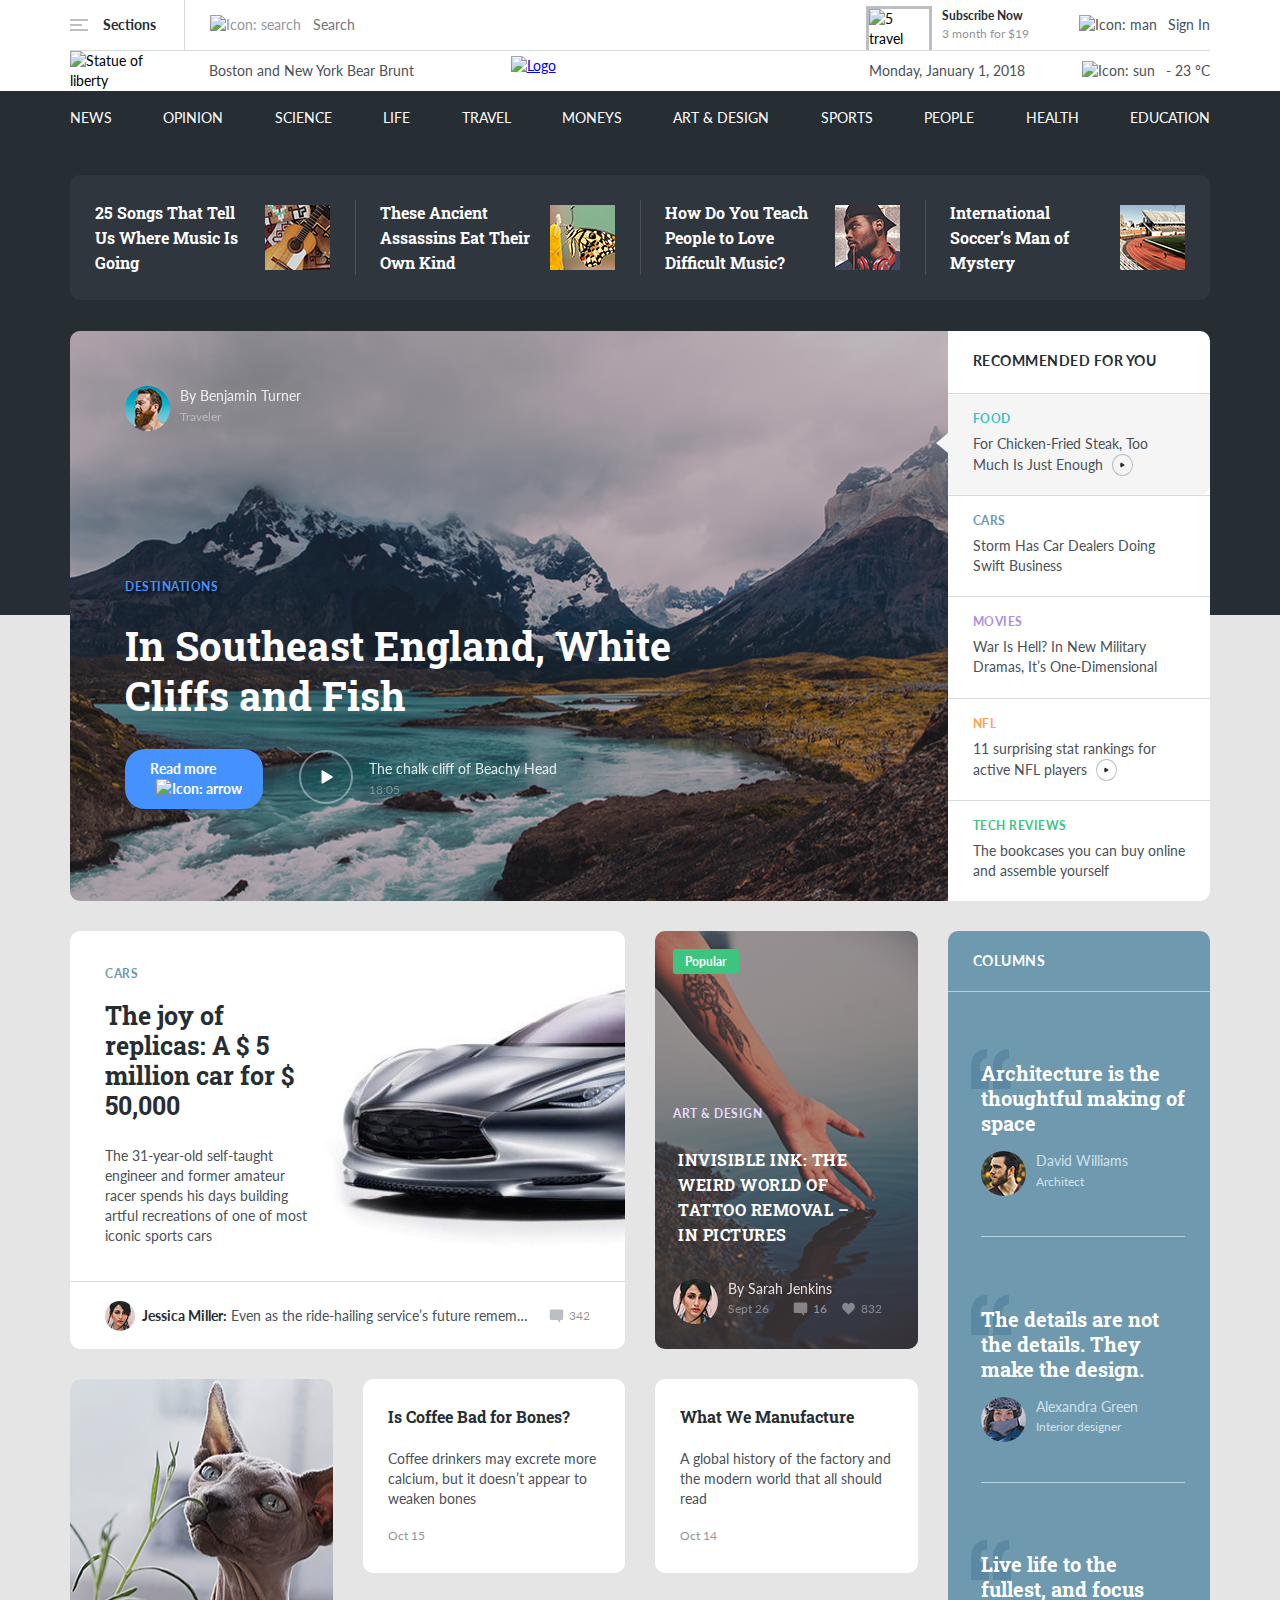
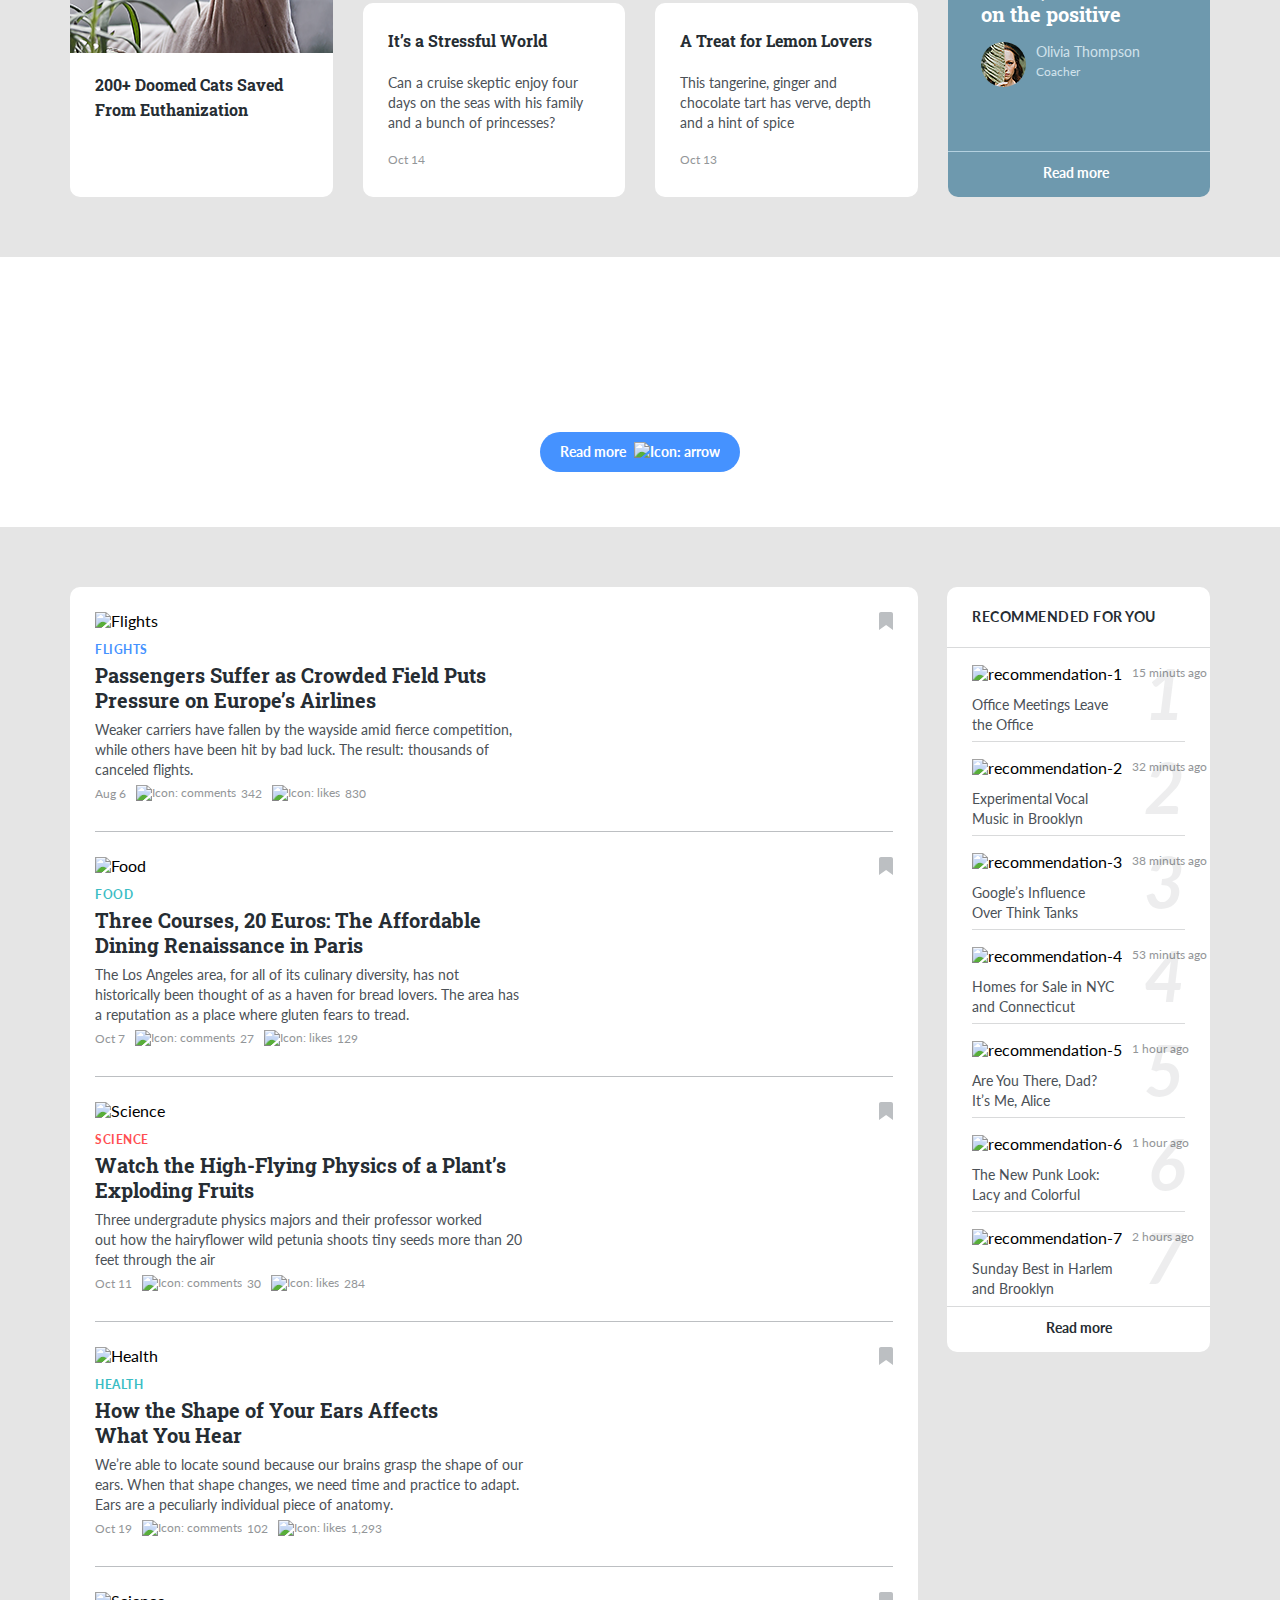
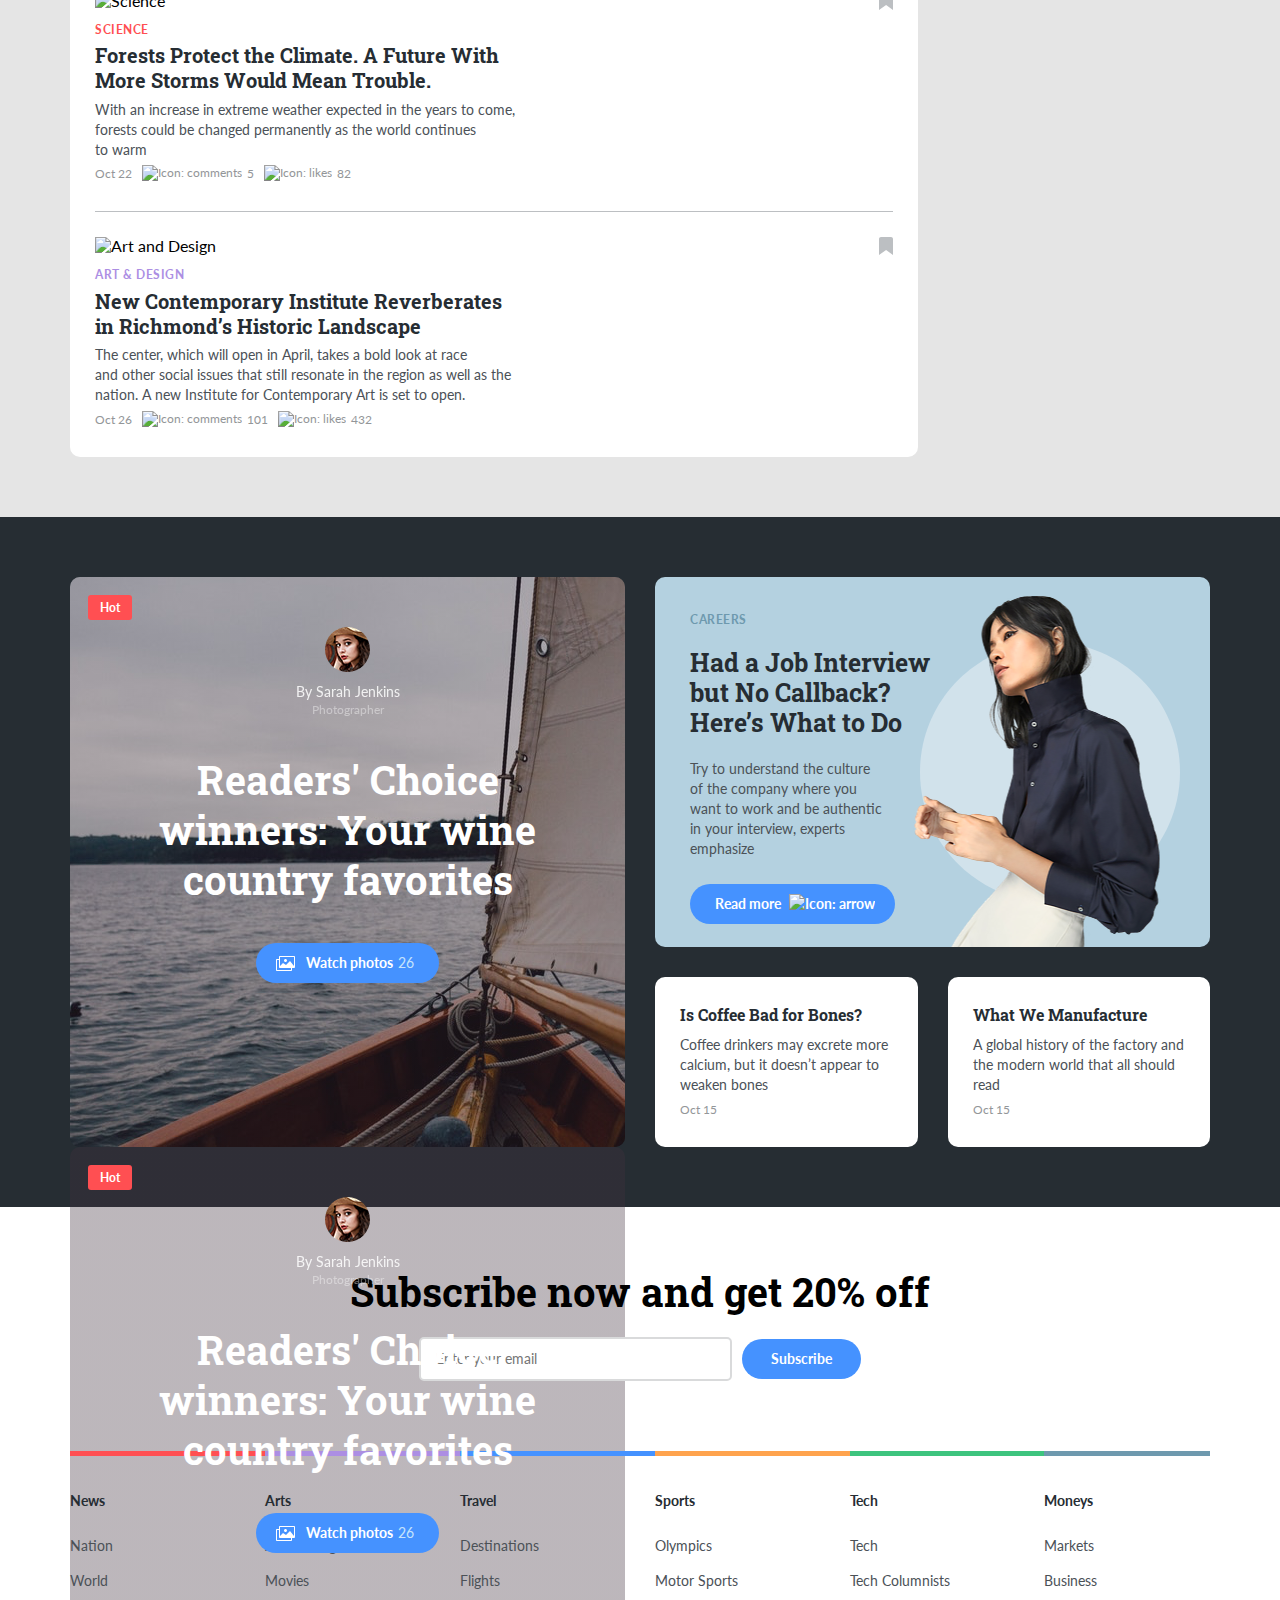
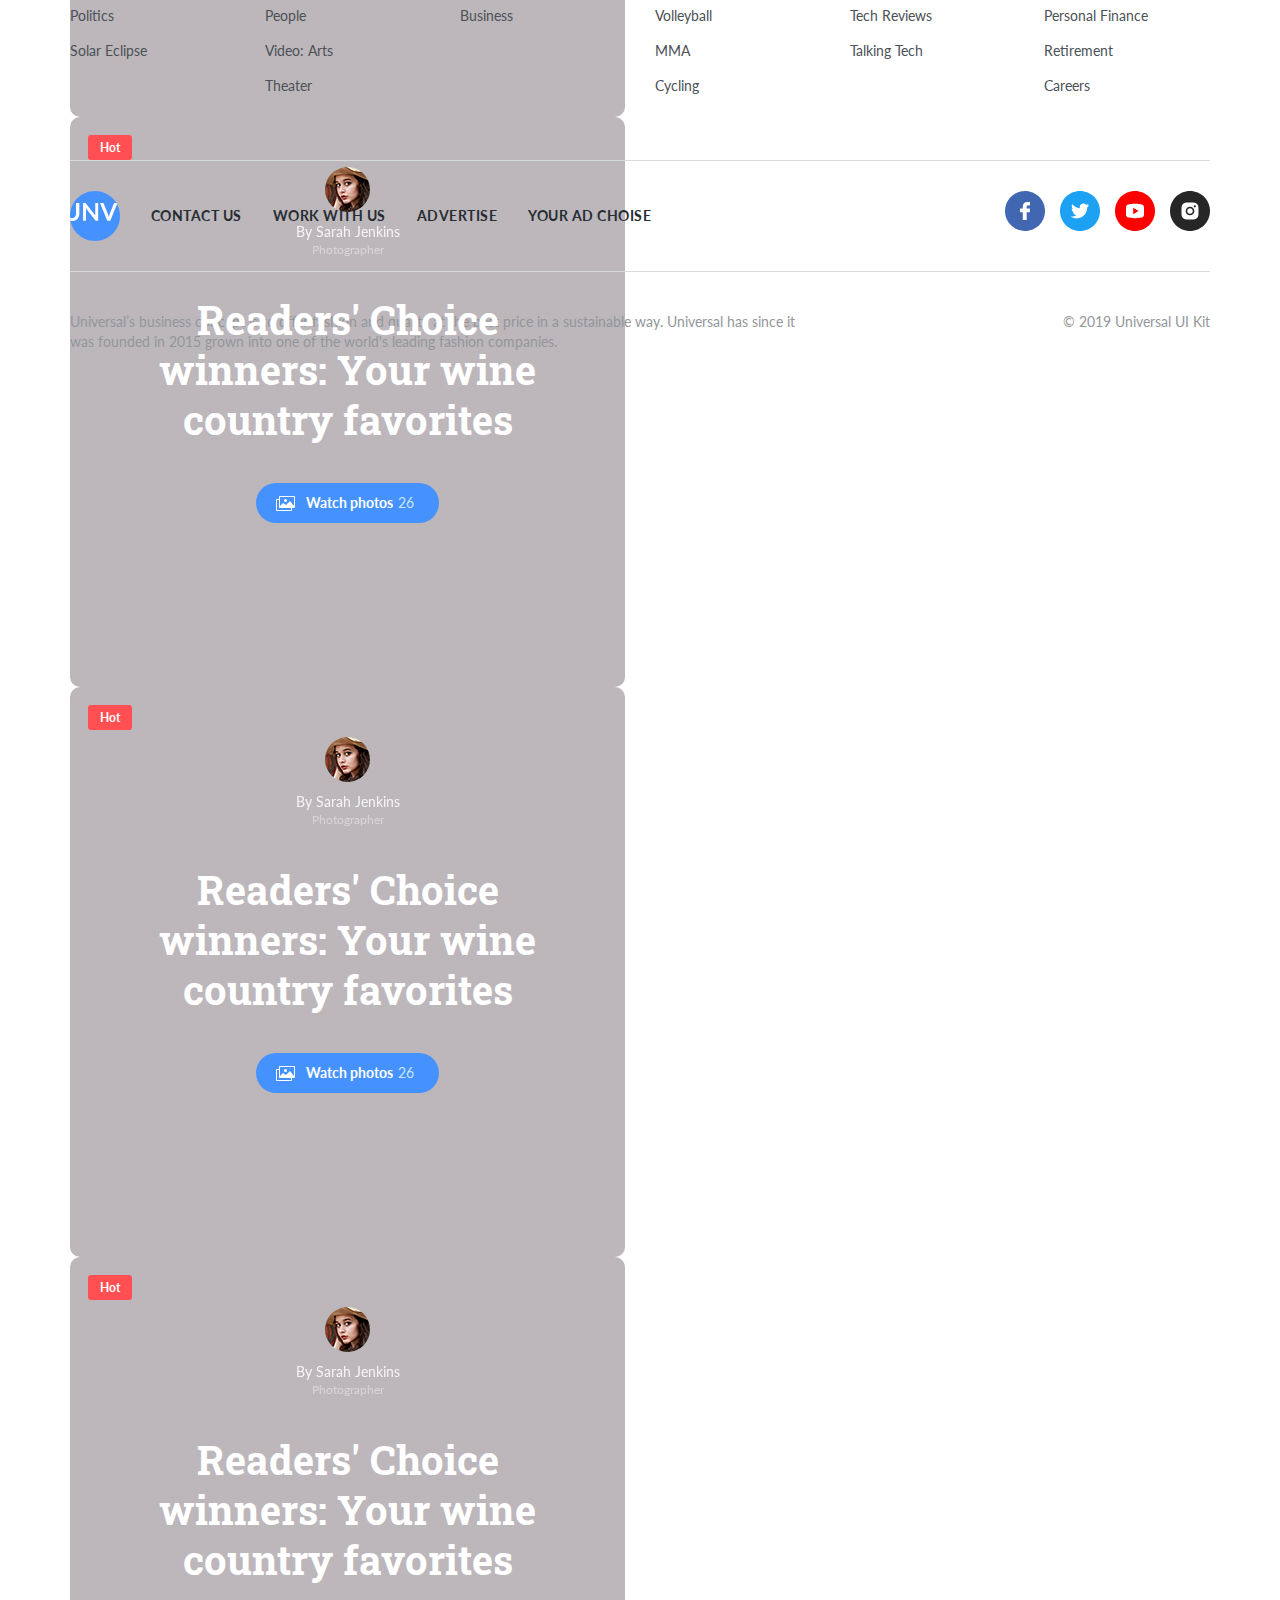
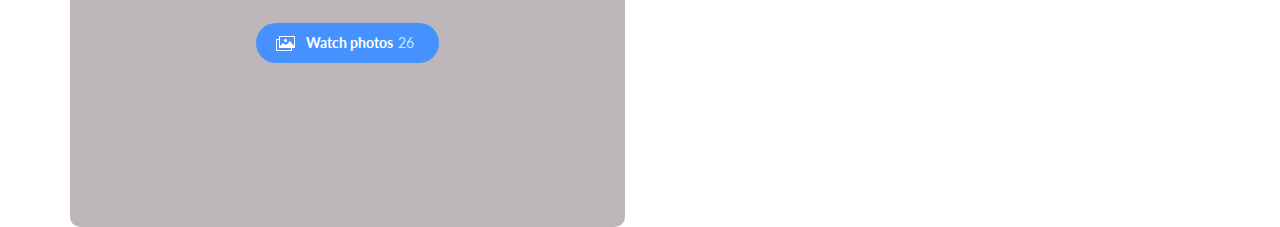
==== commit e378ff3f: "fixed: correction" ====
--- a/index.html
+++ b/index.html
@@ -7,7 +7,7 @@
     <link rel="shortcut icon" href="favicon.ico" type="image/x-icon" />
     <link rel="icon" href="favicon.ico" type="image/x-icon" />
     <link
-      href="https://fonts.googleapis.com/css2?family=Lato:wght@400;700&family=Roboto+Slab:wght@400;700&display=swap"
+      href="https://fonts.googleapis.com/css2?family=Lato:ital,wght@0,400;0,700;1,700&family=Roboto+Slab:wght@400;700&display=swap"
       rel="stylesheet"
     />
     <link rel="stylesheet" href="css/swiper-bundle.min.css" />
@@ -18,20 +18,20 @@
     <header class="header">
       <div class="header__fixed">
         <div class="main-container">
-          <div class="header-top header__top">
+          <div class="header-top">
             <div class="header__container header__container--top">
-              <button class="button header-top__button">
-                <div class="button__lines">
+              <div class="header-top__sections">
+                <button class="button header-top__button">
                   <span class="button__line button__line--long"></span>
                   <span class="button__line button__line--short"></span>
                   <span class="button__line button__line--long"></span>
-                </div>
-                <span class="button__sections">Sections</span>
-              </button>
-              <!-- /.sections -->
+                </button>
+                <span class="header-top__sections-text">Sections</span>
+              </div>
+              <!-- /.header-top__sections -->
               <form action="#" class="search header-top__search">
                 <img
-                  src="img/header/Search.svg"
+                  src="img/header/search.svg"
                   alt="Icon: search"
                   class="search__image"
                 />
@@ -49,9 +49,9 @@
               <!-- /.header__subscribe -->
               <a href="#" class="sign-in header-top__sign-in">
                 <img
-                  src="img/header/Man.svg"
+                  src="img/header/man.svg"
                   alt="Icon: man"
-                  class="sign-in__man"
+                  class="header-top__man"
                 />
                 <span class="sign-in__text">Sign In</span>
               </a>
@@ -64,6 +64,7 @@
         <!-- /.main-container -->
       </div>
       <!-- /.header__fixed -->
+
       <div class="header-bottom header__bottom">
         <div class="main-container header__container header__container--bottom">
           <img
@@ -97,15 +98,142 @@
           <a href="#" class="header-nav__link">Opinion</a>
           <a href="#" class="header-nav__link">Science</a>
           <a href="#" class="header-nav__link">Life</a>
+          <a href="#" class="header-nav__link">Travel</a>
           <a href="#" class="header-nav__link">Moneys</a>
           <a href="#" class="header-nav__link">Art & Design</a>
-          <a href="#" class="header-nav__link">Travel</a>
           <a href="#" class="header-nav__link">Sports</a>
           <a href="#" class="header-nav__link">People</a>
           <a href="#" class="header-nav__link">Health</a>
           <a href="#" class="header-nav__link">Education</a>
         </div>
         <!-- /.main-container header__container header__container--nav -->
+        <div class="main-container">
+          <div class="header-dropdown header__dropdown">
+            <ul class="header-dropdown__list">
+              <li class="header-dropdown__item">
+                <a href="#" class="header-dropdown__link header-nav__link"
+                  >News</a
+                >
+              </li>
+              <li class="header-dropdown__item">
+                <a href="#" class="header-dropdown__link header-nav__link"
+                  >Opinion</a
+                >
+              </li>
+              <li class="header-dropdown__item">
+                <a href="#" class="header-dropdown__link header-nav__link"
+                  >Science</a
+                >
+              </li>
+              <li class="header-dropdown__item">
+                <a href="#" class="header-dropdown__link header-nav__link"
+                  >Life</a
+                >
+              </li>
+              <li class="header-dropdown__item">
+                <a href="#" class="header-nav__link header-dropdown__link"
+                  >Travel</a
+                >
+              </li>
+              <li class="header-dropdown__item">
+                <a href="#" class="header-nav__link header-dropdown__link"
+                  >Moneys</a
+                >
+              </li>
+              <li class="header-dropdown__item">
+                <a href="#" class="header-nav__link header-dropdown__link"
+                  >Art & Design</a
+                >
+              </li>
+              <li class="header-dropdown__item">
+                <a href="#" class="header-nav__link header-dropdown__link"
+                  >Sports</a
+                >
+              </li>
+              <li class="header-dropdown__item">
+                <a href="#" class="header-nav__link header-dropdown__link"
+                  >People</a
+                >
+              </li>
+              <li class="header-dropdown__item">
+                <a href="#" class="header-nav__link header-dropdown__link"
+                  >Health</a
+                >
+              </li>
+              <li class="header-dropdown__item">
+                <a href="#" class="header-nav__link header-dropdown__link"
+                  >Education</a
+                >
+              </li>
+            </ul>
+          </div>
+          <!-- /.header-dropdown -->
+        </div>
+        <!-- /.main-container -->
+
+        <div class="header-mobile header__mobile">
+          <div class="main-container">
+            <ul class="header-mobile__list">
+              <li class="header-mobile__item">
+                <a href="#" class="header-nav__link header-mobile__link"
+                  >News</a
+                >
+              </li>
+              <li class="header-mobile__item">
+                <a href="#" class="header-nav__link header-mobile__link"
+                  >Opinion</a
+                >
+              </li>
+              <li class="header-mobile__item">
+                <a href="#" class="header-nav__link header-mobile__link"
+                  >Science</a
+                >
+              </li>
+              <li class="header-mobile__item">
+                <a href="#" class="header-nav__link header-mobile__link"
+                  >Life</a
+                >
+              </li>
+              <li class="header-mobile__item">
+                <a href="#" class="header-nav__link header-mobile__link"
+                  >Travel</a
+                >
+              </li>
+              <li class="header-mobile__item">
+                <a href="#" class="header-nav__link header-mobile__link"
+                  >Moneys</a
+                >
+              </li>
+              <li class="header-mobile__item">
+                <a href="#" class="header-nav__link header-mobile__link"
+                  >Art & Design</a
+                >
+              </li>
+              <li class="header-mobile__item">
+                <a href="#" class="header-nav__link header-mobile__link"
+                  >Sports</a
+                >
+              </li>
+              <li class="header-mobile__item">
+                <a href="#" class="header-nav__link header-mobile__link"
+                  >People</a
+                >
+              </li>
+              <li class="header-mobile__item">
+                <a href="#" class="header-nav__link header-mobile__link"
+                  >Health</a
+                >
+              </li>
+              <li class="header-mobile__item">
+                <a href="#" class="header-nav__link header-mobile__link"
+                  >Education</a
+                >
+              </li>
+            </ul>
+          </div>
+          <!-- /.main-container -->
+        </div>
+        <!-- /.header-mobile -->
       </nav>
       <!-- /.header__nav -->
     </header>
@@ -113,7 +241,7 @@
     <section class="background-compilation">
       <div class="main-container">
         <div class="compilation">
-          <div class="compilation__item">
+          <a href="#" class="compilation__item">
             <span class="compilation__text"
               >25 Songs That Tell Us Where Music Is Going
             </span>
@@ -122,9 +250,9 @@
               alt="25 Songs"
               class="compilation__image"
             />
-          </div>
+          </a>
           <!-- /.compilation__item -->
-          <div class="compilation__item">
+          <a href="#" class="compilation__item">
             <span class="compilation__text"
               >These Ancient Assassins Eat Their Own Kind</span
             >
@@ -133,9 +261,9 @@
               alt="Killer butterfly"
               class="compilation__image"
             />
-          </div>
+          </a>
           <!-- /.compilation__item -->
-          <div class="compilation__item">
+          <a href="#" class="compilation__item">
             <span class="compilation__text"
               >How Do You Teach People to Love Difficult Music?</span
             >
@@ -144,9 +272,9 @@
               alt="To Love Difficult Music"
               class="compilation__image"
             />
-          </div>
+          </a>
           <!-- /.compilation__item -->
-          <div class="compilation__item">
+          <a href="#" class="compilation__item">
             <span class="compilation__text"
               >International Soccer’s Man of Mystery</span
             >
@@ -155,7 +283,7 @@
               alt="Soccer’s Man of Mystery"
               class="compilation__image"
             />
-          </div>
+          </a>
           <!-- /.compilation__item -->
         </div>
         <!-- /.compilation -->
@@ -258,7 +386,7 @@
               <a href="#" class="content__more">
                 Read more
                 <img
-                  src="img/recommendations/Arrow.svg"
+                  src="img/recommendations/arrow.svg"
                   alt="Icon: arrow"
                   class="content__arrow"
               /></a>
@@ -466,7 +594,7 @@
 
     <section class="grid">
       <div class="main-container grid__container">
-        <div class="grid-item grid__item grid__item--1">
+        <a href="article.html" class="grid-item grid__item grid__item--1">
           <div class="grid-item__main">
             <h6 class="grid-item__category grid-item__category--blue">Cars</h6>
             <!-- /.grid-item__category -->
@@ -514,9 +642,9 @@
             <!-- /.grid-item__comments -->
           </div>
           <!-- /.grid-item__minor -->
-        </div>
+        </a>
         <!-- /.grid-item grid__item -->
-        <div class="grid-item grid__item grid__item--2">
+        <a href="article.html" class="grid-item grid__item grid__item--2">
           <span class="grid-item__popular">Popular</span>
           <h6 class="grid-item__category grid-item__category--purple">
             Art & Design
@@ -558,9 +686,9 @@
             <!-- /.grid-item__info -->
           </div>
           <!-- /.grid-item__author grid-item__author--2 -->
-        </div>
+        </a>
         <!-- /.grid-item grid__item -->
-        <div class="grid-item grid__item grid__item--3">
+        <a href="article.html" class="grid-item grid__item grid__item--3">
           <img
             src="img/grid/cat.png"
             alt="Cat"
@@ -569,9 +697,13 @@
           <h4 class="grid-item__title grid-item__title--cat">
             200+ Doomed Cats Saved From Euthanization
           </h4>
-        </div>
+        </a>
         <!-- /.grid-item grid__item -->
-        <div class="grid-item grid__item grid__item--4">
+        <a
+          href="article.html"
+          href="article.html"
+          class="grid-item grid__item grid__item--4"
+        >
           <h4 class="grid-item__title grid-item__title--other">
             Is Coffee Bad for Bones?
           </h4>
@@ -580,9 +712,9 @@
             weaken bones
           </span>
           <span class="grid-item__date grid-item__date--other">Oct 15</span>
-        </div>
+        </a>
         <!-- /.grid-item grid__item -->
-        <div class="grid-item grid__item grid__item--5">
+        <a href="article.html" class="grid-item grid__item grid__item--5">
           <h4 class="grid-item__title grid-item__title--other">
             What We Manufacture
           </h4>
@@ -591,9 +723,9 @@
             read
           </span>
           <span class="grid-item__date grid-item__date--other">Oct 14</span>
-        </div>
+        </a>
         <!-- /.grid-item grid__item -->
-        <div class="grid-item grid__item grid__item--6">
+        <a href="article.html" class="grid-item grid__item grid__item--6">
           <h4 class="grid-item__title grid-item__title--other">
             It’s a Stressful World
           </h4>
@@ -602,9 +734,9 @@
             a bunch of princesses?
           </span>
           <span class="grid-item__date grid-item__date--other">Oct 14</span>
-        </div>
+        </a>
         <!-- /.grid-item grid__item -->
-        <div class="grid-item grid__item grid__item--7">
+        <a href="article.html" class="grid-item grid__item grid__item--7">
           <h4 class="grid-item__title grid-item__title--other">
             A Treat for Lemon Lovers
           </h4>
@@ -613,11 +745,11 @@
             hint of spice
           </span>
           <span class="grid-item__date grid-item__date--other">Oct 13</span>
-        </div>
+        </a>
         <!-- /.grid-item grid__item -->
         <div class="grid-columns grid__columns">
           <h5 class="grid-columns__title">Columns</h5>
-          <div class="grid-columns__item">
+          <a href="article.html" class="grid-columns__item">
             <h3 class="grid-columns__title-item">
               Architecture is the thoughtful making of space
             </h3>
@@ -631,9 +763,9 @@
               ><span class="grid-columns__profession">Architect</span>
             </div>
             <!-- /.grid-columns__author -->
-          </div>
+          </a>
           <!-- /.grid-columns__item -->
-          <div class="grid-columns__item">
+          <a href="article.html" class="grid-columns__item">
             <h3 class="grid-columns__title-item">
               The details are not the details. They make the design.
             </h3>
@@ -647,9 +779,9 @@
               ><span class="grid-columns__profession">Interior designer</span>
             </div>
             <!-- /.grid-columns__author -->
-          </div>
+          </a>
           <!-- /.grid-columns__item -->
-          <div class="grid-columns__item">
+          <a href="article.html" class="grid-columns__item">
             <h3 class="grid-columns__title-item">
               Live life to the fullest, and focus on the positive
             </h3>
@@ -663,7 +795,7 @@
               ><span class="grid-columns__profession">Coacher</span>
             </div>
             <!-- /.grid-columns__author -->
-          </div>
+          </a>
           <!-- /.grid-columns__item -->
           <a href="article.html" class="grid-columns__more">Read more</a>
         </div>
@@ -707,10 +839,10 @@
             <svg class="articles-categories__flag">
               <use xlink:href="img/sprite.svg#flag"></use>
             </svg>
-            <h3 class="articles-categories__title">
+            <a href="article.html" class="articles-categories__title">
               Passengers Suffer as Crowded Field Puts Pressure on Europe’s
               Airlines
-            </h3>
+            </a>
             <div class="articles-categories__text">
               Weaker carriers have fallen by the wayside amid fierce
               competition, while others have been hit by bad luck. The result:
@@ -755,10 +887,10 @@
             <svg class="articles-categories__flag">
               <use xlink:href="img/sprite.svg#flag"></use>
             </svg>
-            <h3 class="articles-categories__title">
+            <a href="article.html" class="articles-categories__title">
               Three Courses, 20 Euros: The Affordable Dining Renaissance in
               Paris
-            </h3>
+            </a>
             <div class="articles-categories__text">
               The Los Angeles area, for all of its culinary diversity, has not
               historically been thought of as a haven for bread lovers. The area
@@ -803,9 +935,9 @@
             <svg class="articles-categories__flag">
               <use xlink:href="img/sprite.svg#flag"></use>
             </svg>
-            <h3 class="articles-categories__title">
+            <a href="article.html" class="articles-categories__title">
               Watch the High-Flying Physics of a Plant’s Exploding Fruits
-            </h3>
+            </a>
             <div class="articles-categories__text">
               Three undergradute physics majors and their professor worked
               out how the hairyflower wild petunia shoots tiny seeds more than
@@ -850,9 +982,9 @@
             <svg class="articles-categories__flag">
               <use xlink:href="img/sprite.svg#flag"></use>
             </svg>
-            <h3 class="articles-categories__title">
+            <a href="article.html" class="articles-categories__title">
               How the Shape of Your Ears Affects What You Hear
-            </h3>
+            </a>
             <div class="articles-categories__text">
               We’re able to locate sound because our brains grasp the shape
               of our ears. When that shape changes, we need time and practice
@@ -897,10 +1029,10 @@
             <svg class="articles-categories__flag">
               <use xlink:href="img/sprite.svg#flag"></use>
             </svg>
-            <h3 class="articles-categories__title">
+            <a href="article.html" class="articles-categories__title">
               Forests Protect the Climate. A Future With More Storms Would Mean
               Trouble.
-            </h3>
+            </a>
             <div class="articles-categories__text">
               With an increase in extreme weather expected in the years to come,
               forests could be changed permanently as the world continues
@@ -933,7 +1065,7 @@
           <!-- /.articles-categories articles-categories__card -->
           <div class="articles-categories articles-categories__card">
             <img
-              src="img/articles/Art.png"
+              src="img/articles/art.png"
               alt="Art and Design"
               class="articles-categories__image"
             />
@@ -945,10 +1077,10 @@
             <svg class="articles-categories__flag">
               <use xlink:href="img/sprite.svg#flag"></use>
             </svg>
-            <h3 class="articles-categories__title">
+            <a href="article.html" class="articles-categories__title">
               New Contemporary Institute Reverberates in Richmond’s Historic
               Landscape
-            </h3>
+            </a>
             <div class="articles-categories__text">
               The center, which will open in April, takes a bold look at race
               and other social issues that still resonate in the region as well
@@ -983,7 +1115,7 @@
         </div>
         <!-- /.articles-categories articles__categories -->
 
-        <div class="aticles-recommendation articles__recommendation">
+        <div class="articles-recommendation articles__recommendation">
           <h5 class="articles-recommendation__title">Recommended for you</h5>
           <ul class="articles-recommendation__items">
             <li
@@ -1231,10 +1363,10 @@
             <!-- /.swiper-slide useful__hot -->
           </div>
           <!-- /. swiper-wrapper -->
-          <div class="useful-hot__pagination">
+          <div class="useful__pagination">
             <div class="swiper-pagination"></div>
           </div>
-          <!-- /.useful-hot__pagination -->
+          <!-- /.useful__pagination -->
         </div>
         <!-- /.swiper-container -->
         <div class="useful-careers useful__careers">
@@ -1267,7 +1399,10 @@
         </div>
         <!-- /.useful__careers -->
         <div class="useful__others">
-          <div class="useful-other useful__other useful__other--1">
+          <a
+            href="article.html"
+            class="useful-other useful__other useful__other--1"
+          >
             <h4 class="useful-other__title">
               Is Coffee Bad for Bones?
             </h4>
@@ -1276,9 +1411,12 @@
               weaken bones
             </span>
             <span class="useful-other__date">Oct 15</span>
-          </div>
+          </a>
           <!-- /.uesful__other -->
-          <div class="useful-other useful__other useful__other--2">
+          <a
+            href="article.html"
+            class="useful-other useful__other useful__other--2"
+          >
             <h4 class="useful-other__title">
               What We Manufacture
             </h4>
@@ -1287,7 +1425,7 @@
               should read
             </span>
             <span class="useful-other__date">Oct 15</span>
-          </div>
+          </a>
           <!-- /.useful__other -->
         </div>
         <!-- /.useful__others -->
@@ -1453,29 +1591,36 @@
           </div>
           <!-- /.footer-info__contacts -->
           <div class="footer-info__socials">
-            <img
-              src="img/footer/fb.svg"
-              alt="Icon: facebook"
-              class="footer-info__social"
-            />
-            <img
-              src="img/footer/tw.svg"
-              alt="Icon: twitter"
-              class="footer-info__social"
-            />
-            <img
-              src="img/footer/youtube.svg"
-              alt="Icon: youtube"
-              class="footer-info__social"
-            />
-            <img
-              src="img/footer/instagram.svg"
-              alt="Icon: instagram"
-              class="footer-info__social"
-            />
-          </div>
-
-          <!-- /.footer-info__social -->
+            <a href="https://www.facebook.com/" class="footer-info__social">
+              <img
+                src="img/footer/fb.svg"
+                alt="Icon: facebook"
+                class="footer-info__icon"
+              />
+            </a>
+            <a href="https://www.twitter.com" class="footer-info__social">
+              <img
+                src="img/footer/tw.svg"
+                alt="Icon: twitter"
+                class="footer-info__icon"
+              />
+            </a>
+            <a href="https://www.youtube.com" class="footer-info__social">
+              <img
+                src="img/footer/youtube.svg"
+                alt="Icon: youtube"
+                class="footer-info__icon"
+              />
+            </a>
+            <a href="https://www.instagram.com" class="footer-info__social">
+              <img
+                src="img/footer/instagram.svg"
+                alt="Icon: instagram"
+                class="footer-info__icon"
+              />
+            </a>
+          </div>
+          <!-- /.footer-info__socials -->
         </div>
         <!-- /.footer__info -->
         <div class="footer-other footer__other">
--- a/css/style.css
+++ b/css/style.css
@@ -1,2 +1,2 @@
-*{box-sizing:border-box}body{font-family:'Lato', sans-serif}.main-container{max-width:1140px;margin:auto;position:relative}.article-container{max-width:950px;margin:auto;position:relative}button{cursor:pointer;border:none;outline:none}form{outline:none}/*! normalize.css v8.0.1 | MIT License | github.com/necolas/normalize.css */html{line-height:1.15;-webkit-text-size-adjust:100%}body{margin:0}main{display:block}h1{font-size:2em;margin:0.67em 0}hr{box-sizing:content-box;height:0;overflow:visible}pre{font-family:monospace, monospace;font-size:1em}a{background-color:transparent}abbr[title]{border-bottom:none;text-decoration:underline;text-decoration:underline dotted}b,strong{font-weight:bolder}code,kbd,samp{font-family:monospace, monospace;font-size:1em}small{font-size:80%}sub,sup{font-size:75%;line-height:0;position:relative;vertical-align:baseline}sub{bottom:-0.25em}sup{top:-0.5em}img{border-style:none}button,input,optgroup,select,textarea{font-family:inherit;font-size:100%;line-height:1.15;margin:0}button,input{overflow:visible}button,select{text-transform:none}button,[type="button"],[type="reset"],[type="submit"]{-webkit-appearance:button}button::-moz-focus-inner,[type="button"]::-moz-focus-inner,[type="reset"]::-moz-focus-inner,[type="submit"]::-moz-focus-inner{border-style:none;padding:0}button:-moz-focusring,[type="button"]:-moz-focusring,[type="reset"]:-moz-focusring,[type="submit"]:-moz-focusring{outline:1px dotted ButtonText}fieldset{padding:0.35em 0.75em 0.625em}legend{box-sizing:border-box;color:inherit;display:table;max-width:100%;padding:0;white-space:normal}progress{vertical-align:baseline}textarea{overflow:auto}[type="checkbox"],[type="radio"]{box-sizing:border-box;padding:0}[type="number"]::-webkit-inner-spin-button,[type="number"]::-webkit-outer-spin-button{height:auto}[type="search"]{-webkit-appearance:textfield;outline-offset:-2px}[type="search"]::-webkit-search-decoration{-webkit-appearance:none}::-webkit-file-upload-button{-webkit-appearance:button;font:inherit}details{display:block}summary{display:list-item}template{display:none}[hidden]{display:none}.header{font-style:normal;font-weight:normal;font-size:14px;line-height:20px;padding-top:7px}.header__fixed{top:0;width:100%;background:#fff;position:fixed;z-index:100}.header__container--top{display:grid;grid-template-columns:11% repeat(10, 1fr) 11%;align-items:center;border-bottom:1px solid #D9DADB}.header__container--bottom{display:grid;grid-template-columns:11% repeat(10, 1fr) 11%;align-items:center}.header__container--nav{display:flex;justify-content:space-between}.header-subscribe__text{display:block;font-style:normal;font-weight:bold;color:#262D33}.header-subscribe__price{font-style:normal;font-weight:normal;color:#939699}.header-top__button{display:flex;align-items:center;padding:15px 25px 15px 0;background-color:#fff;border:none}.header-top__search{padding:15px 0 15px 25px;grid-column:2;grid-column:2 / 8;display:flex;align-items:center;margin-right:auto;color:#939699}.header-top__stories{width:66px;height:44px;border:3px solid #BCBFC2;border-bottom:none;margin-right:10px;grid-column:10;align-self:end}.header-top__subscribe{grid-column:11 / 13;text-decoration:none}.header-bottom{margin-top:44px}.header-bottom__freedom{max-width:100%;justify-self:end}.header-bottom__text{margin-right:auto;padding-left:25px;grid-column:2 / 6;color:#4B5157}.header-bottom__logo{margin-left:auto;margin-right:auto;grid-column:6 / 9;width:184px;height:31px}.header-bottom__date{grid-column:10 / 13;color:#4B5157}.header-bottom__weather{grid-column:13 / 14;justify-self:end;display:flex;align-items:center;color:#4B5157}.header-bottom__sun{margin-right:11px}.header-nav{background-color:#262D33;padding:17px 0;text-transform:uppercase}.header-nav__link{color:#fff;text-decoration:none}.button__lines{width:18px;height:14px;display:flex;flex-direction:column;justify-content:space-between;margin-right:15px;outline:none;border:none}.button__line{background-color:#BCBFC2}.button__line--long{width:18px;height:2px}.button__line--short{width:12px;height:2px}.button__sections{font-style:normal;font-weight:bold;font-size:14px;line-height:20px}.search{border-left:1px solid #D9DADB}.search__image{margin-right:10px}.search__input{outline:none;border:none}.sign-in{grid-column:13 / 14;justify-self:end;display:flex;align-items:center;text-decoration:none;color:#4B5157}.sign-in__man{margin-right:11px}.logo__image{width:100%;height:100%}.background-compilation{background-color:#262D33;padding:30px 0 315px 0;width:100%}.compilation{background:#30363D;border-radius:10px;display:flex;justify-content:space-between;padding:25px}.compilation__item{display:flex;justify-content:space-between;align-items:center;max-width:261px;border-right:1px solid #4B5157;padding-right:25px}.compilation__item:last-child{border:none;padding-right:0}.compilation__text{max-width:155px;margin-right:15px;font-family:Roboto Slab;font-style:normal;font-weight:bold;font-size:16px;line-height:25px;color:#fff}.compilation__image{object-fit:cover;height:65px}.recommendations{background-color:#E5E5E5;height:316px}.recommendations__container{position:relative;min-height:570px;height:316px}.recommendations__tabs{display:flex;position:absolute;top:-300px}.recommendations__overlay{position:fixed;left:0;top:0;right:0;bottom:0;z-index:100;visibility:hidden}.recommendations__overlay--visible{visibility:visible}.recommendations__video{display:none;top:-50%;width:100%;height:92%;position:absolute}.recommendations__video--visible{display:block;z-index:100}.recommendations__list{height:570px;display:flex;flex-wrap:wrap;list-style:none;padding:0;background-color:#fff;border-radius:0 10px 10px 0}.content{position:relative;flex-shrink:0;padding-left:0;flex-basis:77%;height:570px;border-radius:10px 0 0 10px;overflow:hidden}.content::after{content:'';position:absolute;width:100%;height:100%;top:0;right:0;bottom:0;left:0;background:linear-gradient(0deg, rgba(64,48,61,0.35), rgba(64,48,61,0.35))}.content__item{display:none;width:100%;height:100%;padding:55px 55px 95px 55px;left:0;background-repeat:no-repeat;background-size:cover}.content__item--visible{display:flex;flex-wrap:wrap;align-content:space-between;height:100%}.content__item--food{background-image:url(../img/recommendations/food.png)}.content__item--cars{background-image:url(../img/recommendations/cars.jpg);background-position:right}.content__item--movies{background-image:url(../img/recommendations/movies.jpg)}.content__item--nfl{background-image:url(../img/recommendations/nfl.jpg)}.content__item--tech{background-image:url(../img/recommendations/tech.jpg)}.content__author{flex-basis:100%;display:flex;align-self:flex-start;margin-bottom:145px;z-index:1}.content__avatar{border-radius:50%;margin-right:10px;width:45px;height:45px}.content__info{max-width:121px}.content__name{font-style:normal;font-weight:normal;font-size:14px;line-height:20px;color:#fff;opacity:0.85}.content__sign{font-style:normal;font-weight:normal;font-size:12px;line-height:15px;color:#fff;opacity:0.4}.content__destinations{flex-basis:100%;align-self:center;font-style:normal;font-weight:bold;font-size:12px;line-height:15px;letter-spacing:0.5px;text-transform:uppercase;color:#4592FF;text-shadow:2px 2px 3px #000000;margin-bottom:25px;z-index:1}.content__title{max-width:600px;flex-basis:100%;font-family:Roboto Slab;font-style:normal;font-weight:bold;font-size:40px;line-height:50px;color:#fff;margin:0 0 25px 0;z-index:1}.content__more{flex-basis:30%;padding:10px 20px 10px 25px;max-width:138px;margin-right:30px;align-self:center;font-style:normal;font-weight:bold;font-size:14px;line-height:20px;color:#fff;background-color:#4592FF;border-radius:20px;text-decoration:none;z-index:1}.content__arrow{margin-left:6px}.content__view-container{display:flex;z-index:1}.content__button{background:none}.content__play{padding:17px;margin-right:10px;border-radius:50%;border:2px solid rgba(255,255,255,0.4)}.content__location{margin-right:auto;align-self:center;max-width:190px;font-style:normal;font-weight:normal;font-size:14px;line-height:20px;color:#fff;opacity:0.85;z-index:1}.content__duration{font-style:normal;font-weight:normal;font-size:12px;line-height:15px;color:#fff;opacity:0.4;z-index:1}.list__title{font-style:normal;font-weight:bold;font-size:14px;line-height:20px;letter-spacing:0.5px;text-transform:uppercase;color:#262D33;padding:20px 25px;flex-basis:100%}.list__item{position:relative;padding-left:25px;padding-right:25px;padding-top:17px;padding-bottom:18px;flex-basis:100%;border-top:1px solid #D9DADB;cursor:pointer}.list__item--visible{background-color:#F5F5F5;border-radius:0 0 10px 0}.item__title{margin:0;margin-bottom:8px;font-style:normal;font-weight:bold;font-size:12px;line-height:15px;letter-spacing:0.5px;text-transform:uppercase}.item__title--turquoise{color:#3BBDC4}.item__title--blue{color:#6e99ae}.item__title--purple{color:#AC8EE3}.item__title--orange{color:#FFA34D}.item__title--green{color:#3DC47E}.item__description{display:inline;margin-right:5px;font-style:normal;font-weight:normal;font-size:14px;line-height:20px;color:#4B5157}.item__play{padding:7px;border:1px solid #BCBFC2;border-radius:50%;margin-bottom:-6px}.item__select{display:none;position:absolute;left:-12px;top:50%;transform:translateY(-60%);z-index:10}.item__select--visible{display:block}.grid{background-color:#E5E5E5;padding-bottom:60px}.grid__container{display:grid;grid-template-columns:repeat(4, minmax(min-content, 1fr));grid-template-rows:repeat(4, minmax(min-content, 1fr));grid-gap:30px}.grid__item{background-color:#fff;border-radius:10px;overflow:hidden}.grid__item--1{grid-column:1/3;grid-row:span 2;padding:15px 0 0 0;display:flex;flex-wrap:wrap}.grid__item--2{position:relative;grid-column:3;grid-row:span 2;display:flex;flex-wrap:wrap;align-content:space-between;padding:18px 18px 25px 18px;background-image:url(../img/grid/art.png);background-repeat:no-repeat;background-size:cover;background-position:right}.grid__item--2::after{content:'';position:absolute;width:100%;height:100%;top:0;right:0;bottom:0;left:0;background:linear-gradient(0deg, rgba(64,48,61,0.35), rgba(64,48,61,0.35))}.grid__item--3{grid-column:1/2;grid-row:span 2}.grid__item--4{grid-column:2/3;grid-row:span 1;padding:25px 25px 30px 25px;display:flex;flex-direction:column;justify-content:space-between}.grid__item--5{grid-column:3/4;grid-row:span 1;padding:25px 25px 30px 25px;display:flex;flex-direction:column;justify-content:space-between}.grid__item--6{grid-column:2/3;grid-row:span 1;padding:25px 25px 30px 25px;display:flex;flex-direction:column;justify-content:space-between}.grid__item--7{grid-column:3/4;grid-row:span 1;padding:25px 25px 30px 25px;display:flex;flex-direction:column;justify-content:space-between}.grid__columns{grid-column:4/5;grid-row:1/5;background-color:#6E99AE;border-radius:10px;z-index:0}.grid-item__main{flex-basis:40%;height:80%;flex-grow:1;padding-left:35px}.grid-item__category{font-style:normal;font-weight:bold;font-size:12px;line-height:15px;letter-spacing:0.5px;text-transform:uppercase}.grid-item__category--blue{color:#6E99AE}.grid-item__category--purple{color:#E7D9FF;flex-basis:100%;margin:0;z-index:1}.grid-item__title{font-family:Roboto Slab;font-style:normal;font-weight:bold}.grid-item__title--car{font-size:25px;line-height:30px;color:#262D33}.grid-item__title--art{max-width:175px;font-size:16px;line-height:25px;letter-spacing:0.5px;text-transform:uppercase;color:#fff;margin-bottom:15px;z-index:1}.grid-item__title--cat{margin:15px 25px 30px 25px;font-size:16px;line-height:25px;color:#262D33}.grid-item__title--other{font-size:16px;line-height:25px;color:#262D33;margin:0}.grid-item__text{font-style:normal;font-weight:normal;font-size:14px;line-height:20px;color:#4B5157}.grid-item__image{object-fit:cover}.grid-item__image--car{height:80%;flex-basis:292px}.grid-item__image--cat{width:100%}.grid-item__minor{flex-basis:100%;display:flex;align-items:center;justify-content:space-between;padding:12px 35px;border-top:1px solid #D9DADB}.grid-item__author--1{display:flex;align-items:center;justify-content:space-between;flex-basis:430px}.grid-item__author--2{max-height:45px;display:flex;flex-direction:column;flex-wrap:wrap;z-index:1}.grid-item__avatar--30{width:30px;height:30px;border-radius:50%}.grid-item__avatar--45{max-width:45px;height:45px;border-radius:50%;margin-right:10px;flex-basis:100%}.grid-item__name{font-style:normal;font-size:14px;line-height:20px}.grid-item__name--miller{font-weight:bold;color:#262D33}.grid-item__name--jenkins{font-weight:normal;color:#fff;flex-basis:50%;margin-right:50px;opacity:0.85}.grid-item__comment{margin-right:auto;margin-left:auto}.grid-item__text-comment{font-style:normal;font-weight:normal;font-size:14px;line-height:20px;color:#4B5157}.grid-item__comments--car{flex-basis:41px;display:flex;align-items:center;justify-content:space-between}.grid-item__comments--art{flex-basis:34px;display:flex;align-items:center;justify-content:space-between}.grid-item__number-comments{font-style:normal;font-weight:normal;font-size:12px;line-height:15px;color:#939699}.grid-item__number-likes{font-style:normal;font-weight:normal;font-size:12px;line-height:15px;color:#fff;opacity:0.4}.grid-item__popular{flex-basis:100%;max-width:66px;flex-grow:0;margin-bottom:100px;font-style:normal;font-weight:bold;font-size:12px;line-height:15px;color:#fff;padding:5px 12px;border-radius:3px;background-color:#3DC47E;z-index:1}.grid-item__info{flex-basis:50%;display:flex;justify-content:space-between;max-height:15px}.grid-item__date--art{font-style:normal;font-weight:normal;font-size:12px;line-height:15px;color:#fff;opacity:0.4;margin-right:10px}.grid-item__date--other{font-style:normal;font-weight:normal;font-size:12px;line-height:15px;color:#939699}.grid-item__icon-comments{margin-right:5px}.grid-item__likes{flex-basis:41px;display:flex;align-items:center;justify-content:space-between}.grid-columns{display:flex;flex-wrap:wrap;align-content:space-between;justify-content:space-between}.grid-columns__title{flex-basis:100%;padding:20px 25px;margin:0;font-style:normal;font-weight:bold;font-size:14px;line-height:20px;letter-spacing:0.5px;text-transform:uppercase;color:#fff;border-bottom:1px solid #B4D1E0}.grid-columns__title-item{font-family:Roboto Slab;font-style:normal;font-weight:bold;font-size:20px;line-height:25px;color:#fff;margin:0 0 15px 0}.grid-columns__item{position:relative;margin-left:33px;margin-right:25px;padding-top:45px;padding-bottom:40px;border-bottom:1px solid #B4D1E0}.grid-columns__item:nth-child(4){border:none}.grid-columns__item::before{content:'';position:absolute;left:-10px;top:33px;width:40px;height:40px;background-image:url(../img/grid/Quote.svg);background-repeat:no-repeat;z-index:-1}.grid-columns__more{padding:11px 95px 14px 95px;flex-basis:100%;text-decoration:none;font-style:normal;font-weight:bold;font-size:14px;line-height:20px;color:#fff;border-top:1px solid #B4D1E0}.grid-columns__author{display:flex;flex-direction:column;flex-wrap:wrap;align-content:flex-start;height:45px}.grid-columns__avatar{width:45px;border-radius:50%;margin-right:10px}.grid-columns__name{flex-basis:50%;font-style:normal;font-weight:normal;font-size:14px;line-height:20px;color:#D1E2EB}.grid-columns__profession{flex-basis:50%;font-style:normal;font-weight:normal;font-size:12px;line-height:15px;color:#D1E2EB}.flower{background-image:url(../img/flower/flower.png);background-position:center;height:270px;padding:50px 210px 55px 210px}.flower__container{display:flex;flex-wrap:wrap;justify-content:center;align-content:space-between;height:100%}.flower__title{text-align:center;margin:0;font-family:Roboto Slab;font-style:normal;font-weight:bold;font-size:40px;line-height:50px;color:#fff}.flower__more{padding:10px 20px;background:#4592FF;border-radius:20px;font-style:normal;font-weight:bold;font-size:14px;line-height:20px;color:#fff;text-decoration:none}.flower__arrow{margin-left:5px}.articles{background-color:#E5E5E5}.articles__container{display:flex;justify-content:space-between;align-items:flex-start;padding:60px 0}.articles__categories{padding:0 25px;border-radius:10px;overflow:hidden;background-color:#fff;flex-basis:848px;margin-right:29px}.articles-categories__card{position:relative;padding-top:25px;padding-bottom:25px;height:245px;display:flex;flex-wrap:wrap;justify-content:space-between;flex-direction:column;border-bottom:1px solid #BCBFC2}.articles-categories__card:last-child{border:none}.articles-categories__image{object-fit:cover;margin-right:25px;width:336px}.articles-categories__category{margin-top:5px;margin-bottom:0;font-style:normal;font-weight:bold;font-size:12px;line-height:15px;letter-spacing:0.5px;text-transform:uppercase}.articles-categories__category--flights{color:#4592FF}.articles-categories__category--food{color:#3BBDC4}.articles-categories__category--science{color:#FF4F52}.articles-categories__category--health{color:#3BBDC4}.articles-categories__category--art{color:#AC8EE3}.articles-categories__title{margin-top:0;margin-bottom:0;max-width:426px;font-family:Roboto Slab;font-style:normal;font-weight:bold;font-size:20px;line-height:25px;color:#262D33}.articles-categories__text{max-width:430px;font-style:normal;font-weight:normal;font-size:14px;line-height:20px;color:#4B5157}.articles-categories__info{display:flex;align-items:center;max-height:15px;margin-bottom:5px;font-style:normal;font-weight:normal;font-size:12px;line-height:15px;color:#939699}.articles-categories__date{margin-right:10px}.articles-categories__comments{margin-right:10px;display:flex;align-items:center}.articles-categories__icon-comments{margin-right:5px}.articles-categories__likes{display:flex;align-items:center}.articles-categories__icon-likes{margin-right:5px}.articles-categories__flag{position:absolute;width:14px;height:18px;right:0;top:25;cursor:pointer;fill:#BCBFC2}.articles-categories__flag--select{fill:#FF4F52}.articles__recommendation{border-radius:10px;overflow:hidden;background-color:#fff;flex-basis:263px;height:auto;display:flex;flex-direction:column}.articles-recommendation__title{margin:0;padding:20px 25px 20px 25px;border-bottom:1px solid #D9DADB;font-style:normal;font-weight:bold;font-size:14px;line-height:20px;letter-spacing:0.5px;text-transform:uppercase;color:#262D33}.articles-recommendation__title-item{max-width:143px;font-style:normal;font-weight:normal;font-size:14px;line-height:20px;color:#4B5157;height:50%;margin:0}.articles-recommendation__items{margin:0;list-style:none;padding:0;border-bottom:1px solid #D9DADB}.articles-recommendation__item{display:flex;flex-direction:column;flex-wrap:wrap;justify-content:space-between;padding:17px 0;margin:0 25px;height:94px;border-bottom:1px solid #D9DADB}.articles-recommendation__item:last-child{border:none}.articles-recommendation__image{margin-right:10px}.articles-recommendation__time{font-style:normal;font-weight:normal;font-size:12px;line-height:15px;color:#939699}.articles-recommendation__more{align-self:center;padding-top:11px;padding-bottom:14px;font-style:normal;font-weight:bold;font-size:14px;line-height:20px;color:#262D33;text-decoration:none}.swiper-pagination-bullets{display:flex;justify-content:space-between;width:100%;z-index:1}.swiper-pagination-bullet{width:8px;height:8px;background-color:#D9DADB;display:inline-block;border-radius:50%;margin:0 3px;outline:none;cursor:pointer}.swiper-pagination-bullet-active{background-color:#fff}.useful{background-color:#262D33;height:100%}.useful-swiper{width:555px;height:570px;margin-left:0;margin-right:30px;display:flex;justify-content:center}.useful__container{display:flex;flex-direction:column;flex-wrap:wrap;height:690px;padding:60px 0}.useful__hot{position:relative;background-size:cover;background-repeat:no-repeat;height:100%;width:100%;padding:0 18px;display:flex;flex-wrap:wrap;align-content:space-between;justify-content:center;border-radius:10px;overflow:hidden}.useful__hot--1{background-image:url(../img/useful/slide-1.png)}.useful__hot--2{background-image:url(../img/useful/slide-2.jpg)}.useful__hot--3{background-image:url(../img/useful/slide-3.jpg)}.useful__hot--4{background-image:url(../img/useful/slide-4.jpg)}.useful__hot--5{background-image:url(../img/useful/slide-5.jpg)}.useful__hot::after{content:'';position:absolute;width:100%;height:100%;top:0;right:0;bottom:0;left:0;background:linear-gradient(0deg, rgba(64,48,61,0.35), rgba(64,48,61,0.35))}.useful-hot__label{position:absolute;top:18px;left:18px;padding:5px 12px;background-color:#FF4F52;border-radius:3px;font-style:normal;font-weight:bold;font-size:12px;line-height:15px;color:#fff;z-index:1}.useful-hot__author{display:flex;flex-wrap:wrap;justify-content:center;max-width:145px;margin-top:50px;z-index:1}.useful-hot__avatar{border-radius:50%;margin-bottom:10px}.useful-hot__name{font-style:normal;font-weight:normal;font-size:14px;line-height:20px;color:#fff;opacity:0.85;margin-bottom:5px}.useful-hot__profession{font-style:normal;font-weight:normal;font-size:12px;line-height:15px;color:#fff;opacity:0.4}.useful-hot__title{margin:0;font-family:Roboto Slab;font-style:normal;font-weight:bold;font-size:40px;line-height:50px;text-align:center;color:#fff;z-index:1}.useful-hot__watch{padding:10px 25px 10px 20px;background:#4592FF;border-radius:20px;vertical-align:center;text-decoration:none;font-style:normal;font-weight:bold;font-size:14px;line-height:20px;color:#fff;display:flex;align-items:center;margin-bottom:165px;z-index:1}.useful-hot__image{margin-right:10px}.useful-hot__text{margin-right:5px}.useful-hot__number{font-style:normal;font-weight:normal;font-size:14px;line-height:20px;color:#C5E4FC}.useful-hot__pagination{position:absolute;width:108px;bottom:40px}.useful__careers{position:relative;background-color:#B4D1E0;padding:18px 30px 0 35px;height:370px;width:555px;display:flex;flex-direction:column;align-items:flex-start;justify-content:space-between;border-radius:10px;margin-bottom:30px}.useful-careers__category{font-style:normal;font-weight:bold;font-size:12px;line-height:15px;letter-spacing:0.5px;text-transform:uppercase;color:#6E99AE;margin-top:17px}.useful-careers__title{font-family:Roboto Slab;font-style:normal;font-weight:bold;font-size:25px;line-height:30px;color:#262D33;width:50%;z-index:1}.useful-careers__text{font-style:normal;font-weight:normal;font-size:14px;line-height:20px;color:#4B5157;width:40%;margin-bottom:25px;z-index:1}.useful-careers__more{font-style:normal;font-weight:bold;font-size:14px;line-height:20px;color:#fff;padding:10px 20px 10px 25px;background-color:#4592FF;border-radius:20px;margin-bottom:50px;text-decoration:none;z-index:1}.useful-careers__arrow{margin-left:5px}.useful-careers__oval{position:absolute;right:30px;bottom:45px}.useful-careers__image{position:absolute;right:49px;bottom:0}.useful__others{display:flex;justify-content:space-between;max-width:555px;height:170px}.useful__other{display:flex;flex-direction:column;justify-content:space-between;border-radius:10px;background-color:#fff;padding:25px 25px 30px 25px}.useful__other--1{margin-right:30px}.useful-other__title{margin:0;font-family:Roboto Slab;font-style:normal;font-weight:bold;font-size:16px;line-height:25px;color:#262D33}.useful-other__text{font-style:normal;font-weight:normal;font-size:14px;line-height:20px;color:#4B5157}.useful-other__date{font-style:normal;font-weight:normal;font-size:12px;line-height:15px;color:#939699}.footer__subscribe{padding-top:60px;padding-bottom:70px;display:flex;flex-direction:column;justify-content:space-between;align-items:center}.footer-subscribe__title{font-family:Roboto Slab;font-style:normal;font-weight:bold;font-size:40px;line-height:50px;margin-top:0}.footer-subscribe__form{display:flex;flex-wrap:wrap;align-items:center;justify-content:center}.footer-subscribe__input{position:relative;font-style:normal;font-weight:normal;font-size:14px;line-height:20px;color:#939699;margin-right:10px;border-radius:5px;border-color:#D9DADB;border-style:solid;padding:10px 15px;width:100%}.footer-subscribe__input-group{position:relative;width:313px;margin-right:10px}.footer-subscribe__button{font-style:normal;font-weight:bold;font-size:14px;line-height:20px;color:#fff;padding:10px 29px;background-color:#4592FF;border-radius:20px;min-height:40px}.footer label{color:#ff0000;font-size:12px;position:absolute;bottom:-14px;left:0}.footer__nav{display:flex;justify-content:space-between}.footer-nav__title{margin:0;font-style:normal;font-weight:bold;font-size:14px;line-height:20px;color:#262D33;margin-bottom:25px}.footer-nav__column{flex-grow:1;padding-top:35px;border-top-width:5px;border-top-style:solid;padding-bottom:64px}.footer-nav__column--news{border-top-color:#FF4F52}.footer-nav__column--arts{border-top-color:#AC8EE3}.footer-nav__column--travel{border-top-color:#4592FF}.footer-nav__column--sports{border-top-color:#FFA34D}.footer-nav__column--tech{border-top-color:#3DC47E}.footer-nav__column--moneys{border-top-color:#6E99AE}.footer-nav__list{list-style:none;padding-left:0;margin:0}.footer-nav__item{margin-bottom:15px}.footer-nav__item:last-child{margin-bottom:0}.footer-nav__link{text-decoration:none;font-style:normal;font-weight:normal;font-size:14px;line-height:20px;color:#4B5157}.footer__info{display:flex;justify-content:space-between;padding:30px 0;border-top:1px solid #D9DADB}.footer-info__contacts{flex-basis:51%;display:flex;align-items:center;justify-content:space-between}.footer-info__logo{width:50px;height:50px}.footer-info__link{text-decoration:none;font-style:normal;font-weight:bold;font-size:14px;line-height:20px;letter-spacing:0.5px;text-transform:uppercase;color:#262D33}.footer-info__socials{width:205px;display:flex;justify-content:space-between}.footer-info__social{width:40px;height:40px}.footer__other{padding:40px 0 55px 0;border-top:1px solid #D9DADB;display:flex;justify-content:space-between}.footer-other__text{max-width:750px;font-style:normal;font-weight:normal;font-size:14px;line-height:20px;color:#939699}.footer-other__copyright{font-style:normal;font-weight:normal;font-size:14px;line-height:20px;color:#939699}.hero{position:relative;background-repeat:no-repeat;background-size:cover}.hero-1{background-image:url(../img/hero/hero-1.png)}.hero-2{background-image:url(../img/hero/hero-2.jpg)}.hero::after{content:'';position:absolute;width:100%;height:100%;top:0;right:0;bottom:0;left:0;background:linear-gradient(0deg, rgba(64,48,61,0.35), rgba(64,48,61,0.35))}.hero__flag{position:absolute;fill:#ffffff;fill-opacity:0.25;width:21px;height:27px;top:140px;left:0;z-index:1}.hero__container{display:flex;flex-wrap:wrap;justify-content:space-between;padding:60px 0}.hero__destinations{font-style:normal;font-weight:bold;font-size:12px;line-height:15px;letter-spacing:0.5px;text-transform:uppercase;color:#4592FF;z-index:1}.hero__nav{display:flex;z-index:1}.hero__home{text-decoration:none;height:17px;margin-right:31px;display:flex;align-items:center}.hero__home-icon{width:18px;height:17px;margin-right:5px}.hero__home-text{font-style:normal;font-weight:bold;font-size:14px;line-height:20px;color:#FFFFFF}.hero__button--prev{margin-right:20px}.hero-button{width:66px;background-color:transparent;display:flex;align-items:center;text-decoration:none}.hero-button__icon{width:15px;height:7px;display:flex;align-items:center;text-decoration:none}.hero-button__icon--prev{margin-right:5px}.hero-button__text{font-style:normal;font-weight:bold;font-size:14px;line-height:20px;color:#FFFFFF}.hero-button__text--next{margin-right:5px}.hero__title{font-family:Roboto Slab;font-style:normal;font-weight:bold;font-size:55px;line-height:70px;color:#FFFFFF;z-index:1}.hero__description{font-style:normal;font-weight:normal;font-size:18px;line-height:30px;color:#FFFFFF;opacity:0.85;z-index:1;margin-bottom:60px}.hero__info{flex-basis:100%;display:flex;align-items:center;z-index:1}.hero__time{display:flex;align-items:center;margin-right:20px}.hero__time-icon{width:13px;height:13px;margin-right:5px}.hero__time-text{font-style:normal;font-weight:normal;font-size:12px;line-height:15px;color:#FFFFFF;opacity:0.85}.hero__likes{display:flex;align-items:center;margin-right:20px}.hero__likes-icon{width:13px;height:12px;margin-right:5px}.hero__likes-text{font-style:normal;font-weight:normal;font-size:12px;line-height:15px;color:#FFFFFF;opacity:0.85}.hero__comments{display:flex;align-items:center;margin-right:30px}.hero__comments-icon{width:13px;height:13px;margin-right:5px;fill:#ffffff}.hero__comments-text{font-style:normal;font-weight:normal;font-size:12px;line-height:15px;color:#FFFFFF;opacity:0.85}.hero__shares{padding:10px 25px 10px 20px;border-width:1px;border-style:solid;border-color:rgba(255,255,255,0.4);border-radius:20px;z-index:1;display:flex;align-items:center}.hero__shares-icon{width:20px;height:20px;margin-right:5px}.hero__shares-text{font-style:normal;font-weight:bold;font-size:14px;line-height:20px;color:#FFFFFF}.article__container{position:relative}.article__author{position:absolute;right:0;top:-100px;width:263px;border:1px solid #D9DADB;border-radius:10px;display:flex;flex-direction:column;align-items:center;background-color:#fff}.article-author__card{display:flex;flex-direction:column;justify-content:space-between;align-items:center;padding:35px 40px;border-bottom:1px solid #D9DADB}.article-author__avatar{border-radius:50%;margin-bottom:15px}.article-author__name{font-family:Roboto Slab;font-style:normal;font-weight:bold;font-size:20px;line-height:25px;color:#262D33;margin-bottom:5px}.article-author__profession{font-style:normal;font-weight:normal;font-size:14px;line-height:20px;color:#4B5157;margin:15px}.article-author__articles{font-family:Lato;font-style:normal;font-weight:bold;font-size:14px;line-height:20px;color:#262D33;margin-bottom:25px}.article-author__socials{display:flex;width:140px;justify-content:space-between}.article-author__social{width:40px;height:40px;fill:#fff}.article-author__follow{padding:13px 0;font-style:normal;font-weight:bold;font-size:14px;line-height:20px;color:#262D33;text-decoration:none}.article__text{max-width:612px}.article-text__paragraph{font-style:normal;font-weight:normal;font-size:18px;line-height:30px;color:#4B5157;margin-bottom:30px}.article-text__paragraph--1:first-letter{float:left;float:bottom;font-style:normal;font-weight:bold;font-size:100px;line-height:105px;color:#4592FF;margin-top:12px;margin-right:10px}.article-text__title{margin-top:45px;margin-bottom:30px;font-family:Roboto Slab;font-style:normal;font-weight:bold;font-size:25px;line-height:30px;color:#262D33}.article-swiper{position:relative}.article-slider__slide{display:flex;flex-wrap:wrap;border-radius:10px;overflow:hidden;border:1px solid #D9DADB}.article-slider__image{object-fit:cover;height:555px;width:100%}.article-slider__info{display:flex;align-items:center;justify-content:space-between;width:100%}.article-slider__text{font-style:normal;font-weight:normal;font-size:14px;line-height:20px;color:#4B5157;padding-left:35px;padding-right:35px}.article-slider__author{padding:12px 35px 12px 30px;height:100%;display:flex;border-left:1px solid #D9DADB}.article-slider__author-info{display:flex;flex-direction:column}.article-slider__avatar{border-radius:50%;width:40px;height:40px;margin-right:10px}.article-slider__name{height:50%;font-style:normal;font-weight:normal;font-size:14px;line-height:20px;color:#4B5157}.article-slider__profession{height:50%;font-style:normal;font-weight:normal;font-size:12px;line-height:15px;color:#939699}.article-slider__button{position:absolute;top:40%;background-color:transparent;z-index:1}.article-slider__button--prev{left:35px}.article-slider__button--next{right:35px}.article-slider__arrow-prev{fill:#fff;width:60px;height:60px}.article-slider__arrow-next{width:60px;height:60px}.article__saying{position:relative;margin-top:50px;margin-bottom:30px;display:flex}.article-saying__quote{position:absolute;left:-20px;top:-20px;width:70px;height:70px;z-index:-1}.article-saying__text{max-width:453px;font-family:Roboto Slab;font-style:normal;font-weight:bold;font-size:25px;line-height:30px;color:#262D33;margin-right:23px}.article-saying__author{display:flex;flex-direction:column;align-items:flex-start;width:max-content}.article-saying__avatar{border-radius:50%;margin-bottom:10px;width:60px;height:60px}.article-saying__name{font-style:normal;font-weight:normal;font-size:18px;line-height:30px;color:#4B5157}.article-saying__profession{font-style:normal;font-weight:normal;font-size:14px;line-height:20px;color:#939699}.article__tags{padding-top:15px;padding-bottom:60px;width:100%;border-bottom:1px solid #D9DADB}.article__tag{padding:5px 15px;border:1px solid #D9DADB;border-radius:5px;font-style:normal;font-weight:bold;font-size:14px;line-height:20px;color:#262D33;margin-right:10px}.article__support{padding:30px 0;display:flex;justify-content:flex-start;flex-wrap:wrap}.article-support__title{font-family:Roboto Slab;font-style:normal;font-weight:bold;font-size:25px;line-height:30px;flex-basis:100%;margin-top:0;margin-bottom:25px}.article-support__link{padding:10px 25px 10px 20px;border-radius:20px;font-style:normal;font-weight:bold;font-size:14px;line-height:20px;color:#FFFFFF;text-decoration:none;display:flex;margin-right:10px}.article-support__link--likes{background-color:#FF4F52}.article-support__link--facebook{background-color:#4267B2}.article-support__link--twitter{background-color:#1DA1F2}.article-support__likes-icon{width:20px;height:20px;margin-right:10px}.article-support__likes-text{margin-right:5px}.article-support__facebook-icon{width:20px;height:20px;margin-right:10px}.article-support__facebook-text{margin-right:5px}.article-support__twitter-icon{width:20px;height:20px;margin-right:10px}.article-support__twitter-text{margin-right:5px}.article-support__ellipsis-icon{width:40px;height:40px;fill:#fff}.article__theme{position:absolute;right:0;top:0;max-width:263px;display:flex;flex-direction:column;align-items:flex-start}.article-theme__title-card{font-family:Roboto Slab;font-style:normal;font-weight:bold;font-size:20px;line-height:25px;color:#262D33;margin-bottom:20px;margin-top:0}.article-theme__image{border-radius:10px;margin-bottom:15px;width:100%}.article-theme__title{font-family:Roboto Slab;font-style:normal;font-weight:bold;font-size:16px;line-height:25px;color:#262D33;margin-bottom:5px;margin-top:0}.article-theme__text{font-style:normal;font-weight:normal;font-size:14px;line-height:20px;color:#4B5157;margin-bottom:20px}.article-theme__info{display:flex}.article-theme__views{display:flex;align-items:center;margin-right:10px}.article-theme__views-icon{width:15px;height:15px;fill:#BCBFC2;margin-right:5px}.article-theme__views-text{font-style:normal;font-weight:normal;font-size:12px;line-height:15px;color:#939699}.article-theme__comments{display:flex;align-items:center}.article-theme__comments-icon{width:15px;height:15px;fill:#BCBFC2;margin-right:5px}.article-theme__comments-text{font-style:normal;font-weight:normal;font-size:12px;line-height:15px;color:#939699}.more-articles{background-color:#F5F5F5}.more-articles__container{display:flex;justify-content:space-between;flex-wrap:wrap;padding:60px 0 90px 0}.more-articles__item{max-width:263px}.more-articles__image{border-radius:10px;margin-bottom:15px;width:100%;object-fit:cover}.more-articles__title{font-family:Roboto Slab;font-style:normal;font-weight:bold;font-size:16px;line-height:25px;color:#262D33;margin-top:0;margin-bottom:15px;width:100%}.more-articles__info{display:flex;align-items:center}.more-articles__views{display:flex;align-items:center;margin-right:10px}.more-articles__views-icon{width:15px;height:15px;margin-right:5px;fill:#BCBFC2}.more-articles__views-text{font-style:normal;font-weight:normal;font-size:12px;line-height:15px;color:#939699}.more-articles__comments{display:flex;align-items:center;margin-right:10px}.more-articles__comments-icon{width:15px;height:15px;margin-right:5px;fill:#BCBFC2}.more-articles__comments-text{font-style:normal;font-weight:normal;font-size:12px;line-height:15px;color:#939699}.comments__container{padding:90px 0 30px 0}.comments__head{padding-bottom:30px;display:flex;justify-content:space-between;align-items:baseline}.comments__title{font-family:Roboto Slab;font-style:normal;font-weight:bold;font-size:40px;line-height:50px;color:#262D33;margin:0;margin-right:10px}.comments__number{font-style:normal;font-weight:normal;font-size:40px;line-height:50px;color:#939699;margin-right:auto}.comments__button-add{background-color:transparent;padding:10px 25px 10px 20px;border:1px solid #D9DADB;border-radius:20px;display:flex;align-items:center}.comments__pencil{width:20px;height:20px;margin-right:10px}.comments__add{font-style:normal;font-weight:bold;font-size:14px;line-height:20px}.comments__comment{border-top:1px solid #D9DADB;padding:20px 0 29px 0;display:flex}.comments__comment--under{padding-left:85px}.comments__comment--hidden{display:none}.comments__avatar{width:75px;height:75px;border-radius:50%;margin-right:15px}.comments__avatar--hidden{display:none}.comments__message{display:flex;flex-wrap:wrap;align-items:baseline}.comments__name-time{display:flex;align-items:baseline;flex-basis:65%;margin-bottom:10px}.comments__name{font-family:Roboto Slab;font-style:normal;font-weight:bold;font-size:16px;line-height:25px;color:#262D33;margin-right:10px}.comments__time{font-style:normal;font-weight:normal;font-size:12px;line-height:15px;color:#939699}.comments__text{font-style:normal;font-weight:normal;font-size:18px;line-height:30px;color:#4B5157;margin-bottom:10px;flex-basis:565px}.comments__info{flex-basis:100%;display:flex;align-items:center}.comments-info__icon{width:15px;height:15px;fill:#BCBFC2}.comments-info__icon--reply{margin-right:5px}.comments-info__icon--thumb-up{margin-right:10px}.comments-info__reply{display:flex;align-items:center;margin-right:10px}.comments-info__text{font-style:normal;font-weight:bold;font-size:12px;line-height:15px;margin-right:10px}.comments-info__text--hall{color:#3DC47E}.comments-info__text--morrow{color:#939699}.comments-info__text--stark{color:#FF4F52}.comments-info__text--robertson{color:#939699}.comments-info__thumbs{display:flex;align-items:center}.comments__load-button{width:100%;padding:15px 0;display:flex;justify-content:center;align-items:center;border:1px solid #D9DADB;border-radius:25px;background-color:transparent;margin-bottom:60px}.comments__load-button--hidden{display:none}.comments__load-icon{width:15px;height:15px;margin-right:7px}.comments__load__more{font-style:normal;font-weight:bold;font-size:14px;line-height:20px}.comments__my{background-color:#F5F5F5;padding:30px 40px 35px 30px;display:flex;flex-wrap:wrap;border-radius:10px}.comments-my__title{width:100%;margin-left:96px}.comments-my__avatar{width:75px;height:75px;margin-right:10px;border-radius:50%}.comments-my__select{margin-top:28px;margin-right:-1px;position:relative;z-index:1}.comments-my__select-icon{width:11px;height:18px;fill:#fff}.comments-my__select-icon--main{stroke:#D9DADB}.comments-my__select-icon--additional{width:13px;position:absolute;left:1px}.comments-my__form{flex-grow:1;position:relative}.comments-my__message{width:100%;height:130px;margin-bottom:15px;border:1px solid #D9DADB;border-radius:5px;resize:none;font-style:normal;font-weight:normal;font-size:14px;line-height:18px;padding:5px 10px}.comments-my label{color:#ff0000;font-size:12px;position:absolute;bottom:44px;left:0}.comments-my__button{background-color:#4592FF;padding:10px 20px 10px 25px;display:flex;align-items:center;border-radius:20px}.comments-my__submit{font-style:normal;font-weight:bold;font-size:14px;line-height:21px;margin-right:6px;color:#fff}.comments-my__arrow{width:20px;height:20px}@media (max-width: 1200px){.main-container{max-width:960px}.header-top__button{padding:0}.compilation{padding:18px}.compilation__item{max-width:220px;padding-right:13px}.compilation__text{font-size:14px}.list{padding:0}.list__title{padding-left:15px}.list__item{padding-left:15px;padding-top:10px}.grid__container{grid-template-rows:repeat(4, minmax(min-content, 0.5fr))}.grid-item__main{flex-basis:35%;padding-left:20px}.grid-item__category{margin:10px 0}.grid-item__title--car{margin-top:0;margin-bottom:10px}.grid-item__title--art{font-size:14px;line-height:23px;margin-top:0;margin-bottom:0}.grid-item__title--cat{font-size:14px;line-height:23px}.grid-item__title--other{font-size:14px;line-height:23px;margin-top:0;margin-bottom:0;width:138px}.grid-item__text{font-size:12px;line-height:16px}.grid-item__image--car{height:84%}.grid-item__minor{padding-left:20px;padding-right:20px}.grid-item__name{font-size:13px;line-height:18px}.grid-item__name--jenkins{margin-right:0;flex-basis:63%;align-self:center}.grid-item__text-comment{font-size:13px;line-height:18px}.grid-item__popular{margin-bottom:70px}.grid-item__author--2{flex-direction:row;max-height:60px}.grid-item__avatar--45{margin-bottom:5px}.grid-item__info{flex-basis:100%}.grid__item--1{padding-top:30px}.grid-columns__more{padding-left:67px;padding-right:67px}.flower{padding-left:150px;padding-right:150px}.articles-categories__card{height:230px}.articles-categories__image{width:46%}.articles-categories__title{font-size:18px;line-height:22px;max-width:335px}.articles-categories__text{font-size:12px;line-height:14px;max-width:335px}.articles-recommendation__title{font-size:12px;line-height:14px}.articles-recommendation__title-item{font-size:12px;line-height:14px}.articles-recommendation__item{height:85px;max-width:113px}.articles-recommendation__image{width:50px}.articles-recommendation__time{font-size:11px;line-height:13px}.useful-swiper{width:50%}.useful__careers{width:47%}.useful-careers__title{font-size:22px;line-height:24px}.useful-careers__text{font-size:12px;line-height:16px}.useful__others{width:47%}.useful__other{width:100%}.useful-other__title{font-size:14px;line-height:23px}.useful-other__text{font-size:12px;line-height:16px}.footer-info__link{font-size:13px;letter-spacing:0.3}.article-container{max-width:800px}.hero{background-position:50%}.article__text{max-width:515px}.article-saying__text{max-width:355px}.more-articles__container{padding-bottom:60px}.more-articles__item{margin:0 auto}.more-articles__item-wrapper{flex-basis:50%;margin-bottom:30px}}@media (max-width: 992px){.main-container{max-width:700px}.header{font-size:12px;line-height:15px}.header-bottom__text{grid-column:2 / 5}.header-bottom__logo{width:150px;grid-column:6 / 8}.button__lines{margin-right:10px}.button__sections{font-size:12px;line-height:15px}.compilation{flex-wrap:wrap}.compilation__item{max-width:50%}.compilation__item:nth-child(1){margin-bottom:20px;padding-right:96px}.compilation__item:nth-child(2){border-right:none;padding-right:0;margin-bottom:20px}.compilation__item:nth-child(3){padding-right:96px}.content__item{padding:40px 40px 75px 40px}.content__author{margin-bottom:100px}.content__title{font-size:30px;line-height:36px}.content__more{flex-basis:25%;font-size:12px;line-height:16px;padding-left:15px;padding-right:15px;margin-right:15px}.content__location{font-size:12px;line-height:16px;max-width:157px}.list__title{font-size:12px;line-height:16px;padding-top:15px;padding-bottom:15px}.item__title{font-size:10px;line-height:14px;margin-bottom:4px}.item__description{font-size:12px;line-height:16px}.grid__container{grid-template-columns:repeat(3, minmax(min-content, 1fr))}.grid__columns{grid-column:1/4;grid-row:5/7}.grid__item--4,.grid__item--5,.grid__item--6,.grid__item--7{padding:15px 25px 15px 25px}.grid-columns__title{padding-left:50px}.grid-columns__item{flex-basis:100%;display:flex;justify-content:space-between;margin-left:50px;margin-right:50px;padding-top:20px;padding-bottom:20px}.grid-columns__item::before{top:5px}.grid-columns__title-item{flex-basis:50%}.grid-columns__author{flex-basis:30%}.grid-columns__avatar{order:1;margin-right:0}.grid-columns__name{width:65%}.grid-columns__more{padding-left:45%}.grid-item__text-comment{font-size:12px;line-height:16px}.grid-item__popular{margin-bottom:50px}.grid-item__author--2{max-height:78px}.grid-item__name{font-size:12px;line-height:16px}.flower{padding:45px 0 50px 0;width:100%}.flower__title{font-size:32px;line-height:40px}.articles__container{flex-wrap:wrap}.articles__categories{margin-bottom:30px;margin-right:0}.articles__recommendation{flex-basis:100%}.articles-categories__image{width:47%}.articles-categories__text{max-width:320px}.articles-recommendation__item{max-width:100%;flex-direction:row;justify-content:flex-start;align-items:center}.articles-recommendation__title-item{max-width:100%;font-size:24px;line-height:28px;flex-basis:87%}.articles-recommendation__time{margin-left:auto}.useful-swiper{width:100%;margin-right:0;margin-bottom:30px}.useful__container{flex-direction:row;height:100%}.useful__careers{width:100%}.useful-careers__title{font-size:25px;line-height:30px}.useful-careers__text{font-size:14px;line-height:20px}.useful__others{min-width:100%;height:100%}.useful-other__title{font-size:16px;line-height:25px}.useful-other__text{font-size:14px;line-height:20px}.footer-nav__title{font-size:12px;line-height:16px}.footer-nav__link{font-size:12px;line-height:16px}.footer-info__contacts{flex-basis:55%}.footer-info__link{font-size:10px}.footer-other__text{font-size:12px;line-height:16px;flex-basis:60%}.footer-other__copyright{font-size:12px;line-height:16px}.article-container{max-width:600px}.hero__title{font-size:50px;line-height:60px}.article__author{position:relative;float:right;top:-45px}.article-author__card{padding:25px 30px}.article-text__paragraph{font-size:16px;line-height:25px}.article-slider__name{font-size:12px;line-height:14px}.article-slider__profession{font-size:10px;line-height:20px}.article-theme{position:relative;float:right;border:1px solid #D9DADB;border-radius:10px;padding:10px}}@media (max-width: 768px){.main-container{max-width:576px;width:92%}.button__sections{display:none}.header{font-size:11px;line-height:14px}.header-top__stories{display:none}.header-bottom__logo{width:140px}.header-bottom__date{grid-column:11 / 13;max-width:90px}.header__nav{display:none}.compilation__text{font-size:12px}.compilation__item:nth-child(1){padding-right:34px}.compilation__item:nth-child(3){padding-right:34px}.recommendations{height:546px}.recommendations__tabs{flex-wrap:wrap}.recommendations__content{flex-basis:100%;margin-bottom:0;max-height:400px;border-radius:10px 10px 0 0}.recommendations__list{margin-top:0;border-radius:0 0 10px 10px;max-height:400px}.content__more{max-width:112px}.content__item{padding:30px 30px 35px 30px}.list__title{padding-top:10px;padding-bottom:10px;align-self:center}.list__item{padding-bottom:10px}.item__select--visible{display:none}.grid__container{grid-template-columns:repeat(2, minmax(min-content, 1fr))}.grid__item--2{grid-column:2/3;grid-row:3/5}.grid__item--4{grid-column:1/2;grid-row:5}.grid__item--5{grid-column:2/3;grid-row:5}.grid__item--6{grid-column:1/2;grid-row:6}.grid__item--7{grid-column:2/3;grid-row:6}.grid-item__title--other{width:100%}.grid__columns{grid-column:1/3;grid-row:7}.grid-columns__author{flex-basis:42%}.grid-columns__title-item{font-size:16px;line-height:20px}.articles-categories__card{flex-direction:row}.articles-categories__image{width:20%;margin-right:0;margin-bottom:5px}.articles-categories__category{margin-right:30px}.articles-categories__title{max-width:100%}.articles-categories__text{max-width:100%}.articles-categories__info{align-self:flex-end}.articles-recommendation__title-item{font-size:20px;line-height:24px}.useful-hot__title{font-size:32px;line-height:38px}.useful-careers__title{font-size:22px;line-height:24px}.useful-careers__text{font-size:12px;line-height:16px}.useful-other__title{font-size:14px;line-height:23px}.useful-other__text{font-size:12px;line-height:16px}.footer-subscribe__title{font-size:32px;line-height:38px}.footer-nav{flex-wrap:wrap}.footer-nav__column{flex-basis:33%}.footer-info{flex-wrap:wrap}.footer-info__contacts{flex-basis:100%;margin-bottom:20px}.footer-info__socials{margin-left:auto}.footer-other{flex-wrap:wrap}.footer-other__text{flex-basis:100%;margin-bottom:20px}.footer-other__copyright{margin-left:auto}.article-container{max-width:500px;width:90%}.hero__title{font-size:40px;line-height:50px}.hero__flag{top:125px}.article-text__paragraph{font-size:12px;line-height:20px}.article-text__paragraph--1:first-letter{font-size:60px;line-height:80px}.article-text__title{font-size:24px}.article-author__name{font-size:18px;line-height:22px}.article-author__profession{font-size:12px;line-height:18px}.article-author__articles{font-size:12px;line-height:18px}.article-author__follow{font-size:12px;line-height:18px}.article-slider__image{background-position:right}.article-slider__text{font-size:12px;line-height:18px}.article-theme__title-card{font-size:18px;line-height:22px}.article-theme__title{font-size:14px;line-height:22px}.article-theme__text{font-size:12px;line-height:18px}.article-saying__text{font-size:22px;line-height:28px}.article-saying__name{font-size:16px;line-height:22px}.article-saying__profession{font-size:12px;line-height:18px}.more-articles__item{max-width:90%}}@media (max-width: 576px){.header-bottom{padding:10px 0}.header-bottom__freedom{display:none}.header-bottom__text{display:none}.header-bottom__date{grid-row:1;grid-column:1 / 4}.header-bottom__logo{grid-column:4 / 8}.header-subscribe{display:none}.compilation__text{font-size:14px;min-width:65%}.compilation__item{min-width:100%;border-right:none}.compilation__item:nth-child(1){padding-right:0}.compilation__item:nth-child(3){padding-right:0;margin-bottom:20px}.content__author{margin-bottom:50px}.content__name{font-size:12px;line-height:16px}.content__sign{font-size:10px;line-height:12px}.content__destinations{display:none}.content__title{font-size:20px;line-height:26px;margin:0}.content__more{flex-basis:100%}.content__view-container{flex-basis:100%}.content__play{padding:7px}.content__location{font-size:10px;line-height:14px}.grid__container{grid-template-columns:1fr;grid-column-gap:0}.grid-item__main{padding-right:20px;padding-bottom:20px}.grid-item__image--car{display:none}.grid-item__image--cat{max-height:250pxs}.grid-item__colon,.grid-item__text-comment{display:none}.grid-item__title--art{max-width:197px;margin-bottom:10px;margin-right:40px}.grid__item--1{grid-row:span 1;padding-top:20px}.grid__item--2{grid-row:2;grid-column:1}.grid__item--3{grid-row:3;grid-column:1}.grid__item--4{grid-row:4;grid-column:1}.grid__item--5{grid-row:5;grid-column:1}.grid__item--6{grid-row:6;grid-column:1}.grid__item--7{grid-row:7;grid-column:1}.grid-columns__item{flex-wrap:wrap}.grid-columns__title-item{flex-basis:80%}.grid-columns__avatar{order:0;margin-right:10px}.grid-columns__name{width:100%;margin-right:45px}.grid-columns__more{padding-left:42%}.grid__columns{grid-row:9;grid-column:1}.flower__title{font-size:26px;line-height:35px}.articles-categories__card{height:100%}.articles-categories__image{width:60%}.articles-categories__title{margin-bottom:5px}.articles-categories__text{margin-bottom:5px}.articles-recommendation__item{align-items:flex-start}.articles-recommendation__title-item{font-size:16px;line-height:18px;flex-basis:74%}.articles-recommendation__time{flex-basis:30%;text-align:end}.useful-swiper{height:80%}.useful-hot__author{margin-bottom:30px}.useful-hot__title{margin-bottom:50px}.useful-careers__title{width:100%}.useful-careers__text{width:100%}.useful-careers__oval{right:50%;transform:translateX(50%)}.useful-careers__image{display:none}.useful__others{flex-wrap:wrap}.useful-other{margin-right:0;padding-top:15px;padding-bottom:20px}.useful-other__title{font-size:16px;line-height:23px}.useful-other__text{font-size:14px;line-height:23px}.useful__other--1{margin-bottom:30px}.footer-subscribe__title{font-size:20px;line-height:24px}.footer-subscribe__form{width:100%;justify-content:flex-start}.footer-subscribe__input-group{width:100%;margin-bottom:15px;margin-right:0}.footer-nav__column{flex-basis:50%}.footer-info{justify-content:flex-start}.footer-info__contacts{align-items:flex-start;flex-basis:50%;flex-direction:column}.footer-info__socials{flex-basis:50%;flex-wrap:wrap}.footer-info__social{flex-basis:50%}.hero__destinations{flex-basis:100%}.hero__nav{order:-1;justify-content:space-between;margin-bottom:20px;width:100%}.hero__home{margin-right:0}.hero__button--prev{margin-right:0}.hero__title{font-size:24px;line-height:34px}.hero__description{font-size:14px;line-height:26px}.hero__info{flex-wrap:wrap;justify-content:space-between;align-items:baseline}.hero__comments{margin-right:0}.hero__shares{margin-top:20px;margin-left:auto;margin-right:auto}.article__author{width:100%}.article-author__card{width:100%}.article-slider__info{flex-wrap:wrap}.article-slider__text{padding:12px 20px;border-bottom:1px solid #D9DADB}.article-slider__author{border:none;height:auto;padding-left:20px}.article-slider__button{display:none}.article__theme{max-width:100%;margin:0;margin-bottom:30px}.article-saying{flex-wrap:wrap}.article-saying__author{flex-wrap:wrap;justify-content:center;position:relative;order:-1;height:60px}.article-saying__avatar{margin-right:10px}.article-saying__name{width:100%}.article__tags{display:flex;flex-wrap:wrap;padding-bottom:50px}.article__tag{margin-bottom:10px}.article-support{justify-content:center}.article-support__link{margin-bottom:10px;flex-basis:100%;justify-content:center}.more-articles__item{max-width:100%}.more-articles__item-wrapper{flex-basis:100%}.comments__head{flex-wrap:wrap}.comments__title{font-size:32px;line-height:36px;margin-bottom:15px}.comments__number{font-size:32px;line-height:36px}.comments__message{align-items:center}.comments__avatar{display:none;margin-bottom:10px}.comments__avatar--hidden{display:block}.comments__name-time{flex-basis:55%;flex-wrap:wrap;align-items:center}.comments__name{flex-basis:100%}.comments__text{font-size:14px;line-height:20px}.comments-my__title{margin-left:0}.comments-my__avatar{margin-bottom:20px;margin-right:100%}.comments-my__select{margin-top:0;margin-left:20px;margin-bottom:-6px;transform:rotate(90deg);z-index:10}.comments-my__form{display:flex;flex-wrap:wrap;flex-basis:100%}}
+*{box-sizing:border-box}body{font-family:'Lato', sans-serif}.main-container{max-width:1140px;margin:auto;position:relative}.article-container{max-width:950px;margin:auto;position:relative}button{cursor:pointer;border:none;outline:none}form{outline:none}.lock-scroll{overflow-y:hidden}.thank-title{font-family:Roboto Slab;font-style:normal;font-weight:bold;font-size:40px;line-height:50px}.to-main{font-size:14px;line-height:20px;color:#4B5157;font-weight:bold;text-decoration:underline}/*! normalize.css v8.0.1 | MIT License | github.com/necolas/normalize.css */html{line-height:1.15;-webkit-text-size-adjust:100%}body{margin:0}main{display:block}h1{font-size:2em;margin:0.67em 0}hr{box-sizing:content-box;height:0;overflow:visible}pre{font-family:monospace, monospace;font-size:1em}a{background-color:transparent}abbr[title]{border-bottom:none;text-decoration:underline;text-decoration:underline dotted}b,strong{font-weight:bolder}code,kbd,samp{font-family:monospace, monospace;font-size:1em}small{font-size:80%}sub,sup{font-size:75%;line-height:0;position:relative;vertical-align:baseline}sub{bottom:-0.25em}sup{top:-0.5em}img{border-style:none}button,input,optgroup,select,textarea{font-family:inherit;font-size:100%;line-height:1.15;margin:0}button,input{overflow:visible}button,select{text-transform:none}button,[type="button"],[type="reset"],[type="submit"]{-webkit-appearance:button}button::-moz-focus-inner,[type="button"]::-moz-focus-inner,[type="reset"]::-moz-focus-inner,[type="submit"]::-moz-focus-inner{border-style:none;padding:0}button:-moz-focusring,[type="button"]:-moz-focusring,[type="reset"]:-moz-focusring,[type="submit"]:-moz-focusring{outline:1px dotted ButtonText}fieldset{padding:0.35em 0.75em 0.625em}legend{box-sizing:border-box;color:inherit;display:table;max-width:100%;padding:0;white-space:normal}progress{vertical-align:baseline}textarea{overflow:auto}[type="checkbox"],[type="radio"]{box-sizing:border-box;padding:0}[type="number"]::-webkit-inner-spin-button,[type="number"]::-webkit-outer-spin-button{height:auto}[type="search"]{-webkit-appearance:textfield;outline-offset:-2px}[type="search"]::-webkit-search-decoration{-webkit-appearance:none}::-webkit-file-upload-button{-webkit-appearance:button;font:inherit}details{display:block}summary{display:list-item}template{display:none}[hidden]{display:none}.header{position:relative;font-style:normal;font-weight:normal;font-size:14px;line-height:20px}.header__mobile{width:20%;display:none;background-color:#262D33;top:51px}.header__mobile--visible{display:block;position:fixed;width:100%;height:100%;z-index:10}.header-mobile__list{padding-left:0;margin-top:0;margin-bottom:0;text-transform:uppercase;display:flex;flex-direction:column;justify-content:space-between;list-style:none;height:100%}.header-mobile__item{padding:15px 0}.header__dropdown{width:20%;display:none;background-color:#262D33;top:51px}.header__dropdown--visible{display:block;position:fixed;z-index:10}.header-dropdown__list{padding-left:30px;margin-top:0;margin-bottom:0;text-transform:uppercase;display:flex;flex-direction:column;list-style:none}.header-dropdown__item{padding:15px 0}.header__fixed{top:0;width:100%;background:#fff;position:fixed;z-index:100}.header__container--top{display:grid;grid-template-columns:10% repeat(10, 1fr) 12%;align-items:center;border-bottom:1px solid #D9DADB}.header__container--bottom{display:grid;grid-template-columns:10% repeat(10, 1fr) 12%;align-items:center}.header__container--nav{display:flex;justify-content:space-between}.header-subscribe__text{display:block;color:#262D33;font-style:normal;font-weight:bold;font-size:12px;line-height:15px}.header-subscribe__price{color:#939699;font-style:normal;font-weight:normal;font-size:12px;line-height:15px}.header-top__sections{display:flex;align-items:center;padding:15px 25px 15px 0;background-color:#fff;border:none}.header-top__sections-text{font-style:normal;font-weight:bold;font-size:14px;line-height:20px;color:#262D33;z-index:10}.header-top__button{width:18px;height:14px;display:flex;flex-direction:column;justify-content:space-between;margin-right:15px;padding-left:0;outline:none;border:none;background-color:transparent;z-index:10}.header-top__button:hover{background-color:#E5E5E5}.header-top__search{padding:15px 0 15px 25px;grid-column:2;grid-column:2 / 8;display:flex;align-items:center;margin-right:auto;color:#939699}.header-top__man{margin-right:11px}.header-top__stories{width:66px;height:44px;border:3px solid #BCBFC2;border-bottom:none;margin-right:10px;grid-column:11;align-self:end}.header-top__subscribe{grid-column:12 / 13;text-decoration:none}.header-top__subscribe:hover{text-decoration:underline}.header-bottom{margin-top:51px}.header-bottom__freedom{max-width:100%;justify-self:end}.header-bottom__text{margin-right:auto;padding-left:25px;grid-column:2 / 6;color:#4B5157}.header-bottom__logo{margin-left:auto;margin-right:auto;grid-column:6 / 9;width:184px;height:31px}.header-bottom__date{grid-column:11 / 13;color:#4B5157}.header-bottom__weather{grid-column:13 / 14;justify-self:end;display:flex;align-items:center;color:#4B5157}.header-bottom__sun{margin-right:11px}.header-nav{background-color:#262D33;padding:17px 0;text-transform:uppercase}.header-nav__link{color:#fff;text-decoration:none}.header-nav__link:hover{text-decoration:underline}.button__line{background-color:#BCBFC2}.button__line--long{width:18px;height:2px}.button__line--short{width:12px;height:2px}.button__sections{font-style:normal;font-weight:bold;font-size:14px;line-height:20px}.search{border-left:1px solid #D9DADB}.search__image{margin-right:10px}.search__input{outline:none;border:none}.sign-in{grid-column:13 / 14;justify-self:end;display:flex;align-items:center;text-decoration:none;color:#4B5157}.sign-in:hover{text-decoration:underline}.logo__image{width:100%;height:100%}.background-compilation{background-color:#262D33;padding:30px 0 315px 0;width:100%}.compilation{background:#30363D;border-radius:10px;display:flex;justify-content:space-between;padding:25px}.compilation__item{display:flex;justify-content:space-between;align-items:center;max-width:261px;border-right:1px solid #4B5157;padding-right:25px;text-decoration:none}.compilation__item:last-child{border:none;padding-right:0}.compilation__text{max-width:155px;margin-right:15px;font-family:Roboto Slab;font-style:normal;font-weight:bold;font-size:16px;line-height:25px;color:#fff}.compilation__image{object-fit:cover;height:65px}.recommendations{background-color:#E5E5E5;height:316px}.recommendations__container{position:relative;min-height:570px;height:316px}.recommendations__tabs{display:flex;position:absolute;top:-300px}.recommendations__overlay{position:fixed;left:0;top:0;right:0;bottom:0;z-index:100;visibility:hidden}.recommendations__overlay--visible{visibility:visible}.recommendations__video{display:none;top:-50%;width:77%;height:100%;position:absolute;object-fit:contain}.recommendations__video--visible{display:block;z-index:100}.recommendations__list{height:570px;display:flex;flex-wrap:wrap;list-style:none;padding:0;background-color:#fff;border-radius:0 10px 10px 0}.content{position:relative;flex-shrink:0;padding-left:0;flex-basis:77%;height:570px;border-radius:10px 0 0 10px;overflow:hidden}.content::after{content:'';position:absolute;width:100%;height:100%;top:0;right:0;bottom:0;left:0;background:linear-gradient(0deg, rgba(64,48,61,0.35), rgba(64,48,61,0.35))}.content__item{display:none;width:100%;height:100%;padding:55px 55px 92px 55px;left:0;background-repeat:no-repeat;background-size:cover}.content__item--visible{display:flex;flex-wrap:wrap;align-content:space-between;height:100%}.content__item--food{background-image:url(../img/recommendations/food.png)}.content__item--cars{background-image:url(../img/recommendations/cars.jpg);background-position:right}.content__item--movies{background-image:url(../img/recommendations/movies.jpg)}.content__item--nfl{background-image:url(../img/recommendations/nfl.jpg)}.content__item--tech{background-image:url(../img/recommendations/tech.jpg)}.content__author{flex-basis:100%;display:flex;align-self:flex-start;margin-bottom:145px;z-index:1}.content__avatar{border-radius:50%;margin-right:10px;width:45px;height:45px}.content__info{max-width:121px}.content__name{font-style:normal;font-weight:normal;font-size:14px;line-height:20px;color:#fff;opacity:0.85}.content__sign{font-style:normal;font-weight:normal;font-size:12px;line-height:15px;color:#fff;opacity:0.4}.content__destinations{flex-basis:100%;align-self:center;font-style:normal;font-weight:bold;font-size:12px;line-height:15px;letter-spacing:0.5px;text-transform:uppercase;color:#4592FF;text-shadow:2px 2px 3px #000000;margin-bottom:25px;z-index:1}.content__title{max-width:600px;flex-basis:100%;font-family:Roboto Slab;font-style:normal;font-weight:bold;font-size:40px;line-height:50px;color:#fff;margin:0 0 25px 0;z-index:1}.content__more{flex-basis:30%;padding:10px 20px 10px 25px;max-width:138px;margin-right:30px;align-self:center;font-style:normal;font-weight:bold;font-size:14px;line-height:20px;color:#fff;background-color:#4592FF;border-radius:20px;text-decoration:none;z-index:1}.content__more:hover{opacity:0.5}.content__arrow{margin-left:6px}.content__view-container{display:flex;z-index:1}.content__button{background:none}.content__button:hover{opacity:0.5}.content__play{padding:17px;margin-right:10px;border-radius:50%;border:2px solid rgba(255,255,255,0.4)}.content__location{margin-right:auto;align-self:center;max-width:190px;font-style:normal;font-weight:normal;font-size:14px;line-height:20px;color:#fff;opacity:0.85;z-index:1}.content__duration{font-style:normal;font-weight:normal;font-size:12px;line-height:15px;color:#fff;opacity:0.4;z-index:1}.list__title{font-style:normal;font-weight:bold;font-size:14px;line-height:20px;letter-spacing:0.5px;text-transform:uppercase;color:#262D33;padding:20px 25px;flex-basis:100%}.list__item{position:relative;padding-left:25px;padding-right:25px;padding-top:17px;padding-bottom:18px;flex-basis:100%;border-top:1px solid #D9DADB;cursor:pointer}.list__item--visible{background-color:#F5F5F5;border-radius:0 0 10px 0}.list__item:hover{opacity:0.5}.item__title{margin:0;margin-bottom:8px;font-style:normal;font-weight:bold;font-size:12px;line-height:15px;letter-spacing:0.5px;text-transform:uppercase}.item__title--turquoise{color:#3BBDC4}.item__title--blue{color:#6e99ae}.item__title--purple{color:#AC8EE3}.item__title--orange{color:#FFA34D}.item__title--green{color:#3DC47E}.item__description{display:inline;margin-right:5px;font-style:normal;font-weight:normal;font-size:14px;line-height:20px;color:#4B5157}.item__play{padding:7px;border:1px solid #BCBFC2;border-radius:50%;margin-bottom:-6px}.item__select{display:none;position:absolute;left:-12px;top:50%;transform:translateY(-60%);z-index:9}.item__select--visible{display:block}.grid{background-color:#E5E5E5;padding-bottom:60px}.grid__container{display:grid;grid-template-columns:repeat(4, minmax(min-content, 1fr));grid-template-rows:repeat(4, minmax(min-content, 1fr));grid-gap:30px}.grid__item{background-color:#fff;border-radius:10px;overflow:hidden;text-decoration:none}.grid__item:hover{opacity:0.5}.grid__item--1{grid-column:1/3;grid-row:span 2;padding:15px 0 0 0;display:flex;flex-wrap:wrap}.grid__item--2{position:relative;grid-column:3;grid-row:span 2;display:flex;flex-wrap:wrap;align-content:space-between;padding:18px 18px 25px 18px;background-image:url(../img/grid/art.png);background-repeat:no-repeat;background-size:cover;background-position:right}.grid__item--2::after{content:'';position:absolute;width:100%;height:100%;top:0;right:0;bottom:0;left:0;background:linear-gradient(0deg, rgba(64,48,61,0.35), rgba(64,48,61,0.35))}.grid__item--3{grid-column:1/2;grid-row:span 2}.grid__item--4{grid-column:2/3;grid-row:span 1;padding:25px 25px 30px 25px;display:flex;flex-direction:column;justify-content:space-between}.grid__item--5{grid-column:3/4;grid-row:span 1;padding:25px 25px 30px 25px;display:flex;flex-direction:column;justify-content:space-between}.grid__item--6{grid-column:2/3;grid-row:span 1;padding:25px 25px 30px 25px;display:flex;flex-direction:column;justify-content:space-between}.grid__item--7{grid-column:3/4;grid-row:span 1;padding:25px 25px 30px 25px;display:flex;flex-direction:column;justify-content:space-between}.grid__columns{grid-column:4/5;grid-row:1/5;background-color:#6E99AE;border-radius:10px;z-index:0}.grid-item__main{flex-basis:40%;flex-grow:1;padding-left:35px}.grid-item__category{margin-top:20px;margin-bottom:20px;font-style:normal;font-weight:bold;font-size:12px;line-height:15px;letter-spacing:0.5px;text-transform:uppercase}.grid-item__category--blue{color:#6E99AE}.grid-item__category--purple{color:#E7D9FF;flex-basis:100%;margin:0;z-index:1;margin-bottom:10px}.grid-item__title{font-family:Roboto Slab;font-style:normal;font-weight:bold;margin-top:0}.grid-item__title--car{font-size:25px;line-height:30px;color:#262D33}.grid-item__title--art{max-width:175px;font-size:16px;line-height:25px;letter-spacing:0.5px;text-transform:uppercase;color:#fff;margin-left:5px;margin-bottom:15px;z-index:1}.grid-item__title--cat{margin:15px 25px 30px 25px;font-size:16px;line-height:25px;color:#262D33}.grid-item__title--other{font-size:16px;line-height:25px;color:#262D33;margin:0}.grid-item__text{font-style:normal;font-weight:normal;font-size:14px;line-height:20px;color:#4B5157}.grid-item__image{object-fit:cover}.grid-item__image--car{height:80%;flex-basis:288px}.grid-item__image--cat{width:100%}.grid-item__minor{flex-basis:100%;display:flex;align-items:center;justify-content:space-between;padding:12px 35px;border-top:1px solid #D9DADB}.grid-item__author--1{display:flex;align-items:center;justify-content:space-between;flex-basis:430px}.grid-item__author--2{max-height:45px;display:flex;flex-direction:column;flex-wrap:wrap;z-index:1}.grid-item__avatar--30{width:30px;height:30px;border-radius:50%}.grid-item__avatar--45{max-width:45px;height:45px;border-radius:50%;margin-right:10px;flex-basis:100%}.grid-item__name{font-style:normal;font-size:14px;line-height:20px}.grid-item__name--miller{font-weight:bold;color:#262D33}.grid-item__name--jenkins{font-weight:normal;color:#fff;flex-basis:50%;margin-right:50px;opacity:0.85}.grid-item__comment{margin-right:auto;margin-left:auto}.grid-item__text-comment{font-style:normal;font-weight:normal;font-size:14px;line-height:20px;color:#4B5157}.grid-item__comments--car{flex-basis:41px;display:flex;align-items:center;justify-content:space-between}.grid-item__comments--art{flex-basis:34px;display:flex;align-items:center;justify-content:space-between}.grid-item__number-comments{font-style:normal;font-weight:normal;font-size:12px;line-height:15px;color:#939699}.grid-item__number-likes{font-style:normal;font-weight:normal;font-size:12px;line-height:15px;color:#fff;opacity:0.4}.grid-item__popular{flex-basis:100%;max-width:66px;flex-grow:0;margin-bottom:115px;font-style:normal;font-weight:bold;font-size:12px;line-height:15px;color:#fff;padding:5px 12px;border-radius:3px;background-color:#3DC47E;z-index:1}.grid-item__info{flex-basis:50%;display:flex;justify-content:space-between;max-height:15px}.grid-item__date--art{font-style:normal;font-weight:normal;font-size:12px;line-height:15px;color:#fff;opacity:0.4;margin-right:10px}.grid-item__date--other{font-style:normal;font-weight:normal;font-size:12px;line-height:15px;color:#939699}.grid-item__icon-comments{margin-right:5px}.grid-item__likes{flex-basis:41px;display:flex;align-items:center;justify-content:space-between}.grid-columns{display:flex;flex-wrap:wrap;align-content:space-between;justify-content:space-between}.grid-columns__title{flex-basis:100%;padding:20px 25px;margin:0;font-style:normal;font-weight:bold;font-size:14px;line-height:20px;letter-spacing:0.5px;text-transform:uppercase;color:#fff;border-bottom:1px solid #B4D1E0}.grid-columns__title-item{font-family:Roboto Slab;font-style:normal;font-weight:bold;font-size:20px;line-height:25px;color:#fff;margin:0 0 15px 0}.grid-columns__item{position:relative;margin-left:33px;margin-right:25px;padding-top:45px;padding-bottom:40px;border-bottom:1px solid #B4D1E0;text-decoration:none}.grid-columns__item:nth-child(4){border:none}.grid-columns__item::before{content:'';position:absolute;left:-10px;top:33px;width:40px;height:40px;background-image:url(../img/grid/Quote.svg);background-repeat:no-repeat;z-index:-1}.grid-columns__item:hover{opacity:0.5}.grid-columns__more{padding:11px 95px 14px 95px;flex-basis:100%;text-decoration:none;font-style:normal;font-weight:bold;font-size:14px;line-height:20px;color:#fff;border-top:1px solid #B4D1E0}.grid-columns__more:hover{opacity:0.5}.grid-columns__author{display:flex;flex-direction:column;flex-wrap:wrap;align-content:flex-start;height:45px}.grid-columns__avatar{width:45px;border-radius:50%;margin-right:10px}.grid-columns__name{flex-basis:50%;font-style:normal;font-weight:normal;font-size:14px;line-height:20px;color:#D1E2EB}.grid-columns__profession{flex-basis:50%;font-style:normal;font-weight:normal;font-size:12px;line-height:15px;color:#D1E2EB}.flower{background-image:url(../img/flower/flower.png);background-position:center;height:270px;padding:50px 210px 55px 210px}.flower__container{display:flex;flex-wrap:wrap;justify-content:center;align-content:space-between;height:100%;width:770px}.flower__title{text-align:center;margin:0;font-family:Roboto Slab;font-style:normal;font-weight:bold;font-size:40px;line-height:50px;color:#fff}.flower__more{padding:10px 20px;background:#4592FF;border-radius:20px;font-style:normal;font-weight:bold;font-size:14px;line-height:20px;color:#fff;text-decoration:none}.flower__more:hover{opacity:0.5}.flower__arrow{margin-left:5px}.articles{background-color:#E5E5E5}.articles__container{display:flex;justify-content:space-between;align-items:flex-start;padding:60px 0}.articles__categories{padding:0 25px;border-radius:10px;overflow:hidden;background-color:#fff;flex-basis:848px;margin-right:29px}.articles-categories__card{text-decoration:none;position:relative;padding-top:25px;padding-bottom:25px;height:245px;display:flex;flex-wrap:wrap;justify-content:space-between;flex-direction:column;border-bottom:1px solid #BCBFC2}.articles-categories__card:last-child{border:none}.articles-categories__image{object-fit:cover;margin-right:25px;width:336px}.articles-categories__category{margin-top:5px;margin-bottom:0;font-style:normal;font-weight:bold;font-size:12px;line-height:15px;letter-spacing:0.5px;text-transform:uppercase}.articles-categories__category--flights{color:#4592FF}.articles-categories__category--food{color:#3BBDC4}.articles-categories__category--science{color:#FF4F52}.articles-categories__category--health{color:#3BBDC4}.articles-categories__category--art{color:#AC8EE3}.articles-categories__title{margin-top:0;margin-bottom:0;max-width:426px;font-family:Roboto Slab;font-style:normal;font-weight:bold;font-size:20px;line-height:25px;color:#262D33;text-decoration:none}.articles-categories__title:hover{opacity:0.5}.articles-categories__text{max-width:430px;font-style:normal;font-weight:normal;font-size:14px;line-height:20px;color:#4B5157}.articles-categories__info{display:flex;align-items:center;max-height:15px;margin-bottom:5px;font-style:normal;font-weight:normal;font-size:12px;line-height:15px;color:#939699}.articles-categories__date{margin-right:10px}.articles-categories__comments{margin-right:10px;display:flex;align-items:center}.articles-categories__icon-comments{margin-right:5px}.articles-categories__likes{display:flex;align-items:center}.articles-categories__icon-likes{margin-right:5px}.articles-categories__flag{position:absolute;width:14px;height:18px;right:0;top:25;cursor:pointer;fill:#BCBFC2}.articles-categories__flag--select{fill:#FF4F52}.articles__recommendation{border-radius:10px;overflow:hidden;background-color:#fff;flex-basis:263px;height:auto;display:flex;flex-direction:column}.articles-recommendation__title{margin:0;padding:20px 25px 20px 25px;border-bottom:1px solid #D9DADB;font-style:normal;font-weight:bold;font-size:14px;line-height:20px;letter-spacing:0.5px;text-transform:uppercase;color:#262D33}.articles-recommendation__title-item{max-width:143px;font-style:normal;font-weight:normal;font-size:14px;line-height:20px;color:#4B5157;height:50%;margin:0}.articles-recommendation__items{margin:0;list-style:none;padding:0;border-bottom:1px solid #D9DADB}.articles-recommendation__item{position:relative;display:flex;flex-direction:column;flex-wrap:wrap;justify-content:space-between;padding:17px 0;margin:0 25px;height:94px;border-bottom:1px solid #D9DADB}.articles-recommendation__item:last-child{border:none}.articles-recommendation__item::before{position:absolute;right:0;top:20px;font-style:italic;font-weight:bold;font-size:70px;line-height:50px;color:#262D33;opacity:0.08}.articles-recommendation__item--1::before{content:'1'}.articles-recommendation__item--2::before{content:'2'}.articles-recommendation__item--3::before{content:'3'}.articles-recommendation__item--4::before{content:'4'}.articles-recommendation__item--5::before{content:'5'}.articles-recommendation__item--6::before{content:'6'}.articles-recommendation__item--7::before{content:'7'}.articles-recommendation__image{margin-right:10px}.articles-recommendation__time{font-style:normal;font-weight:normal;font-size:12px;line-height:15px;color:#939699}.articles-recommendation__more{align-self:center;padding-top:11px;padding-bottom:14px;font-style:normal;font-weight:bold;font-size:14px;line-height:20px;color:#262D33;text-decoration:none}.articles-recommendation__more:hover{opacity:0.5}.swiper-pagination-bullets{display:flex;justify-content:space-between;width:113px;z-index:1;margin-top:-10px}.swiper-pagination-bullet{width:8px;height:8px;background-color:#D9DADB;display:inline-block;border-radius:50%;margin:0 3px;outline:none;cursor:pointer}.swiper-pagination-bullet-active{background-color:#fff;position:relative}.swiper-pagination-bullet-active::before{content:'';width:16px;height:16px;background-color:transparent;border-radius:50%;border:2px solid #fff;position:absolute;transform:translate(-51%, -29%);z-index:10}.useful{background-color:#262D33;height:100%}.useful-swiper{width:555px;height:570px;margin-left:0;margin-right:30px;display:flex;justify-content:center}.useful__container{display:flex;flex-direction:column;flex-wrap:wrap;height:690px;padding:60px 0}.useful__hot{position:relative;background-size:cover;background-repeat:no-repeat;height:100%;width:100%;padding:0 18px;display:flex;flex-wrap:wrap;align-content:space-between;justify-content:center;border-radius:10px;overflow:hidden}.useful__hot--1{background-image:url(../img/useful/slide-1.png)}.useful__hot--2{background-image:url(../img/useful/slide-2.jpg)}.useful__hot--3{background-image:url(../img/useful/slide-3.jpg)}.useful__hot--4{background-image:url(../img/useful/slide-4.jpg)}.useful__hot--5{background-image:url(../img/useful/slide-5.jpg)}.useful__hot::after{content:'';position:absolute;width:100%;height:100%;top:0;right:0;bottom:0;left:0;background:linear-gradient(0deg, rgba(64,48,61,0.35), rgba(64,48,61,0.35))}.useful-hot__label{position:absolute;top:18px;left:18px;padding:5px 12px;background-color:#FF4F52;border-radius:3px;font-style:normal;font-weight:bold;font-size:12px;line-height:15px;color:#fff;z-index:1}.useful-hot__author{display:flex;flex-wrap:wrap;justify-content:center;max-width:145px;margin-top:50px;z-index:1}.useful-hot__avatar{border-radius:50%;margin-bottom:10px}.useful-hot__name{font-style:normal;font-weight:normal;font-size:14px;line-height:20px;color:#fff;opacity:0.85}.useful-hot__profession{font-style:normal;font-weight:normal;font-size:12px;line-height:15px;color:#fff;opacity:0.4}.useful-hot__title{margin:0;font-family:Roboto Slab;font-style:normal;font-weight:bold;font-size:40px;line-height:50px;text-align:center;color:#fff;flex-basis:470px;z-index:1}.useful-hot__watch{padding:10px 25px 10px 20px;background:#4592FF;border-radius:20px;vertical-align:center;text-decoration:none;font-style:normal;font-weight:bold;font-size:14px;line-height:20px;color:#fff;display:flex;align-items:center;margin-bottom:164px;z-index:1}.useful-hot__watch:hover{opacity:0.5}.useful-hot__image{margin-right:10px}.useful-hot__text{margin-right:5px}.useful-hot__number{font-style:normal;font-weight:normal;font-size:14px;line-height:20px;color:#C5E4FC}.useful__pagination{position:absolute;width:108px;bottom:40px}.useful__careers{position:relative;background-color:#B4D1E0;padding:18px 30px 0 35px;height:370px;width:555px;display:flex;flex-direction:column;align-items:flex-start;justify-content:space-between;border-radius:10px;margin-bottom:30px}.useful-careers__category{font-style:normal;font-weight:bold;font-size:12px;line-height:15px;letter-spacing:0.5px;text-transform:uppercase;color:#6E99AE;margin-top:17px;z-index:1}.useful-careers__title{font-family:Roboto Slab;font-style:normal;font-weight:bold;font-size:25px;line-height:30px;color:#262D33;width:53%;z-index:1}.useful-careers__text{font-style:normal;font-weight:normal;font-size:14px;line-height:20px;color:#4B5157;width:40%;margin-bottom:25px;z-index:1}.useful-careers__more{font-style:normal;font-weight:bold;font-size:14px;line-height:20px;color:#fff;padding:10px 20px 10px 25px;background-color:#4592FF;border-radius:20px;margin-bottom:50px;text-decoration:none;z-index:1}.useful-careers__more:hover{opacity:0.5}.useful-careers__arrow{margin-left:5px}.useful-careers__oval{position:absolute;right:30px;bottom:45px}.useful-careers__image{position:absolute;right:49px;bottom:0}.useful__others{display:flex;justify-content:space-between;max-width:555px;height:170px}.useful__other{display:flex;flex-direction:column;justify-content:space-between;border-radius:10px;background-color:#fff;padding:25px 25px 30px 25px;text-decoration:none;flex-basis:50%}.useful__other--1{margin-right:30px}.useful-other__title{margin:0;font-family:Roboto Slab;font-style:normal;font-weight:bold;font-size:16px;line-height:25px;color:#262D33}.useful-other__text{font-style:normal;font-weight:normal;font-size:14px;line-height:20px;color:#4B5157}.useful-other__date{font-style:normal;font-weight:normal;font-size:12px;line-height:15px;color:#939699}.footer__subscribe{padding-top:60px;padding-bottom:70px;display:flex;flex-direction:column;justify-content:space-between;align-items:center}.footer-subscribe__title{font-family:Roboto Slab;font-style:normal;font-weight:bold;font-size:40px;line-height:50px;margin-top:0;margin-bottom:20px}.footer-subscribe__form{display:flex;flex-wrap:wrap;align-items:center;justify-content:center}.footer-subscribe__input{position:relative;font-style:normal;font-weight:normal;font-size:14px;line-height:20px;color:#939699;margin-right:10px;border-radius:5px;border-color:#D9DADB;border-style:solid;padding:10px 15px;width:100%}.footer-subscribe__input-group{position:relative;width:313px;margin-right:10px}.footer-subscribe__button{font-style:normal;font-weight:bold;font-size:14px;line-height:20px;color:#fff;padding:10px 29px;background-color:#4592FF;border-radius:20px;min-height:40px}.footer-subscribe__button:hover{opacity:0.5}.footer label{color:#ff0000;font-size:12px;position:absolute;bottom:-14px;left:0}.footer__nav{display:flex;justify-content:space-between}.footer-nav__title{margin:0;font-style:normal;font-weight:bold;font-size:14px;line-height:20px;color:#262D33;margin-bottom:25px}.footer-nav__column{flex-grow:1;padding-top:35px;border-top-width:5px;border-top-style:solid;padding-bottom:64px;flex-basis:20%}.footer-nav__column--news{border-top-color:#FF4F52}.footer-nav__column--arts{border-top-color:#AC8EE3}.footer-nav__column--travel{border-top-color:#4592FF}.footer-nav__column--sports{border-top-color:#FFA34D}.footer-nav__column--tech{border-top-color:#3DC47E}.footer-nav__column--moneys{border-top-color:#6E99AE;flex-basis:17%}.footer-nav__list{list-style:none;padding-left:0;margin:0}.footer-nav__item{margin-bottom:15px}.footer-nav__item:last-child{margin-bottom:0}.footer-nav__link{text-decoration:none;font-style:normal;font-weight:normal;font-size:14px;line-height:20px;color:#4B5157}.footer-nav__link:hover{text-decoration:underline}.footer__info{display:flex;justify-content:space-between;padding:30px 0;border-top:1px solid #D9DADB}.footer-info__contacts{flex-basis:51%;display:flex;align-items:center;justify-content:space-between}.footer-info__logo{width:50px;height:50px}.footer-info__link{text-decoration:none;font-style:normal;font-weight:bold;font-size:14px;line-height:20px;letter-spacing:0.5px;text-transform:uppercase;color:#262D33}.footer-info__link:hover{text-decoration:underline}.footer-info__socials{width:205px;display:flex;justify-content:space-between}.footer-info__social:hover{opacity:0.5}.footer-info__icon{width:40px;height:40px}.footer__other{padding:40px 0 55px 0;border-top:1px solid #D9DADB;display:flex;justify-content:space-between}.footer-other__text{max-width:750px;font-style:normal;font-weight:normal;font-size:14px;line-height:20px;color:#939699}.footer-other__copyright{font-style:normal;font-weight:normal;font-size:14px;line-height:20px;color:#939699}.hero{position:relative;background-repeat:no-repeat;background-size:cover}.hero-1{background-image:url(../img/hero/hero-1.png)}.hero-2{background-image:url(../img/hero/hero-2.jpg)}.hero::after{content:'';position:absolute;width:100%;height:100%;top:0;right:0;bottom:0;left:0;background:linear-gradient(0deg, rgba(64,48,61,0.35), rgba(64,48,61,0.35))}.hero__flag{position:absolute;fill:#ffffff;fill-opacity:0.25;width:21px;height:27px;top:150px;left:5px;z-index:1}.hero__container{display:flex;flex-wrap:wrap;justify-content:space-between;padding:60px 0}.hero__destinations{font-style:normal;font-weight:bold;font-size:12px;line-height:15px;letter-spacing:0.5px;text-transform:uppercase;color:#4592FF;z-index:1}.hero__nav{display:flex;z-index:1}.hero__home{text-decoration:none;height:17px;margin-right:31px;display:flex;align-items:center}.hero__home:hover{opacity:0.5}.hero__home-icon{width:18px;height:17px;margin-right:5px}.hero__home-text{font-style:normal;font-weight:bold;font-size:14px;line-height:20px;color:#FFFFFF}.hero__button:hover{opacity:0.5}.hero__button--prev{margin-right:20px}.hero-button{width:66px;background-color:transparent;display:flex;align-items:center;text-decoration:none}.hero-button__icon{width:15px;height:7px;display:flex;align-items:center;text-decoration:none}.hero-button__icon--prev{margin-right:5px}.hero-button__text{font-style:normal;font-weight:bold;font-size:14px;line-height:20px;color:#FFFFFF}.hero-button__text--next{margin-right:5px}.hero__title{margin-top:50px;margin-bottom:28px;max-width:700px;font-family:Roboto Slab;font-style:normal;font-weight:bold;font-size:55px;line-height:70px;color:#FFFFFF;z-index:1}.hero__description{font-style:normal;font-weight:normal;font-size:18px;line-height:30px;color:#FFFFFF;opacity:0.85;z-index:1;margin-bottom:60px}.hero__info{flex-basis:100%;display:flex;align-items:center;z-index:1}.hero__time{display:flex;align-items:center;margin-right:20px}.hero__time-icon{width:13px;height:13px;margin-right:5px}.hero__time-text{font-style:normal;font-weight:normal;font-size:12px;line-height:15px;color:#FFFFFF;opacity:0.85}.hero__likes{display:flex;align-items:center;margin-right:20px;cursor:pointer}.hero__likes:hover{opacity:0.5}.hero__likes-icon{width:13px;height:12px;margin-right:5px}.hero__likes-text{font-style:normal;font-weight:normal;font-size:12px;line-height:15px;color:#FFFFFF;opacity:0.85}.hero__comments{display:flex;align-items:center;margin-right:30px;cursor:pointer}.hero__comments:hover{opacity:0.5}.hero__comments-icon{width:13px;height:13px;margin-right:5px;fill:#ffffff}.hero__comments-text{font-style:normal;font-weight:normal;font-size:12px;line-height:15px;color:#FFFFFF;opacity:0.85}.hero__shares{padding:10px 25px 10px 20px;border-width:1px;border-style:solid;border-color:rgba(255,255,255,0.4);border-radius:20px;z-index:1;display:flex;align-items:center;cursor:pointer}.hero__shares:hover{opacity:0.5}.hero__shares-icon{width:20px;height:20px;margin-right:5px}.hero__shares-text{font-style:normal;font-weight:bold;font-size:14px;line-height:20px;color:#FFFFFF}.article{padding-top:60px}.article__container{position:relative}.article__author{position:absolute;right:0;top:-160px;border:1px solid #D9DADB;border-radius:10px;display:flex;flex-direction:column;align-items:center;background-color:#fff}.article-author__card{display:flex;flex-direction:column;justify-content:space-between;align-items:center;padding:35px 55px;border-bottom:1px solid #D9DADB}.article-author__avatar{border-radius:50%;margin-bottom:15px}.article-author__name{font-family:Roboto Slab;font-style:normal;font-weight:bold;font-size:20px;line-height:25px;color:#262D33;margin-bottom:5px}.article-author__profession{font-style:normal;font-weight:normal;font-size:14px;line-height:20px;color:#4B5157;margin:0 0 15px 0}.article-author__articles{font-family:Lato;font-style:normal;font-weight:bold;font-size:14px;line-height:20px;color:#262D33;margin-bottom:25px}.article-author__socials{display:flex;width:140px;justify-content:space-between}.article-author__social{width:40px;height:40px;fill:#fff}.article-author__social:hover{opacity:0.8}.article-author__follow{padding:11px 0;font-style:normal;font-weight:bold;font-size:14px;line-height:20px;color:#262D33;text-decoration:none}.article-author__follow:hover{opacity:0.5}.article__text{max-width:625px}.article-text__paragraph{font-style:normal;font-weight:normal;font-size:18px;line-height:30px;color:#4B5157;margin-bottom:30px;margin-top:0;letter-spacing:0.08px}.article-text__paragraph--1:first-letter{float:left;font-style:normal;font-weight:bold;font-size:100px;line-height:70px;color:#4592FF;margin-right:10px;margin-top:10px}.article-text__title{margin-top:45px;margin-bottom:30px;font-family:Roboto Slab;font-style:normal;font-weight:bold;font-size:25px;line-height:30px;color:#262D33}.article-swiper{position:relative}.article__slider{margin-top:60px;margin-bottom:45px}.article-slider__slide{display:flex;flex-wrap:wrap;border-radius:10px;overflow:hidden;border:1px solid #D9DADB}.article-slider__image{object-fit:cover;height:555px;width:100%}.article-slider__info{display:flex;align-items:center;justify-content:space-between;width:100%}.article-slider__text{font-style:normal;font-weight:normal;font-size:14px;line-height:20px;color:#4B5157;padding-left:35px;padding-right:35px}.article-slider__author{padding:12px 55px 12px 30px;height:100%;display:flex;border-left:1px solid #D9DADB}.article-slider__author-info{display:flex;flex-direction:column}.article-slider__avatar{border-radius:50%;width:40px;height:40px;margin-right:10px}.article-slider__name{height:50%;font-style:normal;font-weight:normal;font-size:14px;line-height:20px;color:#4B5157}.article-slider__profession{height:50%;font-style:normal;font-weight:normal;font-size:12px;line-height:15px;color:#939699}.article-slider__button{position:absolute;top:40%;background-color:transparent;z-index:1;fill-opacity:0.4}.article-slider__button:hover{fill-opacity:1}.article-slider__button--prev{left:35px}.article-slider__button--next{right:35px}.article-slider__arrow-prev{fill:#fff;width:60px;height:60px}.article-slider__arrow-next{width:60px;height:60px}.article__saying{position:relative;margin-top:85px;margin-bottom:40px;display:flex}.article-saying__quote{position:absolute;left:-20px;top:-20px;width:70px;height:70px;z-index:-1}.article-saying__text{max-width:466px;font-family:Roboto Slab;font-style:normal;font-weight:bold;font-size:25px;line-height:30px;color:#262D33;margin-right:23px}.article-saying__author{display:flex;flex-direction:column;align-items:flex-start;width:max-content}.article-saying__avatar{border-radius:50%;margin-bottom:10px;width:60px;height:60px}.article-saying__name{font-style:normal;font-weight:normal;font-size:18px;line-height:30px;color:#4B5157}.article-saying__profession{font-style:normal;font-weight:normal;font-size:14px;line-height:20px;color:#939699}.article__tags{padding-top:22px;padding-bottom:64px;width:100%;border-bottom:1px solid #D9DADB}.article__tag{padding:5px 13px;border:1px solid #D9DADB;border-radius:5px;font-style:normal;font-weight:bold;font-size:14px;line-height:20px;color:#262D33;margin-right:10px}.article__support{padding:30px 0 90px 0;display:flex;justify-content:flex-start;flex-wrap:wrap}.article-support__title{font-family:Roboto Slab;font-style:normal;font-weight:bold;font-size:25px;line-height:30px;flex-basis:100%;margin-top:0;margin-bottom:22px}.article-support__link{padding:10px 25px 10px 20px;border-radius:20px;font-style:normal;font-weight:bold;font-size:14px;line-height:20px;color:#FFFFFF;text-decoration:none;display:flex;margin-right:10px}.article-support__link--likes{background-color:#FF4F52}.article-support__link--facebook{background-color:#4267B2}.article-support__link--twitter{background-color:#1DA1F2}.article-support__link:hover{opacity:0.5}.article-support__likes-icon{width:20px;height:20px;margin-right:10px}.article-support__likes-text{margin-right:5px}.article-support__facebook-icon{width:20px;height:20px;margin-right:10px}.article-support__facebook-text{margin-right:5px}.article-support__twitter-icon{width:20px;height:20px;margin-right:10px}.article-support__twitter-text{margin-right:5px}.article-support__ellipsis:hover{opacity:0.5}.article-support__ellipsis-icon{width:40px;height:40px;fill:#fff}.article__theme{position:absolute;right:0;top:135px;max-width:263px;display:flex;flex-direction:column;align-items:flex-start}.article-theme__title-card{font-family:Roboto Slab;font-style:normal;font-weight:bold;font-size:20px;line-height:25px;color:#262D33;margin-bottom:20px;margin-top:0}.article-theme__image{border-radius:10px;margin-bottom:15px;width:100%}.article-theme__title{font-family:Roboto Slab;font-style:normal;font-weight:bold;font-size:16px;line-height:25px;color:#262D33;margin-bottom:5px;margin-top:0;width:250px}.article-theme__text{font-style:normal;font-weight:normal;font-size:14px;line-height:20px;color:#4B5157;margin-bottom:20px}.article-theme__info{display:flex}.article-theme__views{display:flex;align-items:center;margin-right:10px;cursor:pointer}.article-theme__views:hover{opacity:0.8}.article-theme__views-icon{width:15px;height:15px;fill:#BCBFC2;margin-right:5px}.article-theme__views-text{font-style:normal;font-weight:normal;font-size:12px;line-height:15px;color:#939699}.article-theme__comments{display:flex;align-items:center;cursor:pointer}.article-theme__comments:hover{opacity:0.8}.article-theme__comments-icon{width:15px;height:15px;fill:#BCBFC2;margin-right:5px}.article-theme__comments-text{font-style:normal;font-weight:normal;font-size:12px;line-height:15px;color:#939699}.more-articles{background-color:#F5F5F5}.more-articles__container{display:flex;justify-content:space-between;flex-wrap:wrap;padding:60px 0 90px 0}.more-articles__item{max-width:263px}.more-articles__image{border-radius:10px;margin-bottom:15px;width:100%;object-fit:cover}.more-articles__title{font-family:Roboto Slab;font-style:normal;font-weight:bold;font-size:16px;line-height:25px;color:#262D33;margin-top:0;margin-bottom:15px;width:100%}.more-articles__info{display:flex;align-items:center}.more-articles__views{display:flex;align-items:center;margin-right:10px;cursor:pointer}.more-articles__views:hover{opacity:0.8}.more-articles__views-icon{width:15px;height:15px;margin-right:5px;fill:#BCBFC2}.more-articles__views-text{font-style:normal;font-weight:normal;font-size:12px;line-height:15px;color:#939699}.more-articles__comments{display:flex;align-items:center;margin-right:10px;cursor:pointer}.more-articles__comments:hover{opacity:0.8}.more-articles__comments-icon{width:15px;height:15px;margin-right:5px;fill:#BCBFC2}.more-articles__comments-text{font-style:normal;font-weight:normal;font-size:12px;line-height:15px;color:#939699}.comments__container{padding:90px 200px 30px 0}.comments__head{padding-bottom:30px;display:flex;justify-content:space-between;align-items:baseline}.comments__title{font-family:Roboto Slab;font-style:normal;font-weight:bold;font-size:40px;line-height:50px;color:#262D33;margin:0;margin-right:10px}.comments__number{font-style:normal;font-weight:normal;font-size:40px;line-height:50px;color:#939699;margin-right:auto}.comments__button-add{background-color:transparent;padding:10px 25px 10px 20px;border:1px solid #D9DADB;border-radius:20px;display:flex;align-items:center}.comments__pencil{width:20px;height:20px;margin-right:10px}.comments__add{font-style:normal;font-weight:bold;font-size:14px;line-height:20px}.comments__add:hover{opacity:0.5}.comments__comment{border-top:1px solid #D9DADB;padding:25px 0 29px 0;display:flex}.comments__comment--under{padding-left:85px}.comments__comment--hidden{display:none}.comments__avatar{width:75px;height:75px;border-radius:50%;margin-right:15px}.comments__avatar--hidden{display:none}.comments__message{display:flex;flex-wrap:wrap;align-items:baseline}.comments__name-time{display:flex;align-items:baseline;flex-basis:65%;margin-bottom:10px}.comments__name{font-family:Roboto Slab;font-style:normal;font-weight:bold;font-size:16px;line-height:25px;color:#262D33;margin-right:10px}.comments__time{font-style:normal;font-weight:normal;font-size:12px;line-height:15px;color:#939699}.comments__text{font-style:normal;font-weight:normal;font-size:18px;line-height:30px;color:#4B5157;margin-bottom:10px;flex-basis:565px}.comments__info{flex-basis:100%;display:flex;align-items:center}.comments-info__icon{width:15px;height:15px;fill:#BCBFC2;cursor:pointer}.comments-info__icon:hover{opacity:0.8}.comments-info__icon--reply{margin-right:5px}.comments-info__icon--thumb-up{margin-right:10px}.comments-info__reply{display:flex;align-items:center;margin-right:10px;cursor:pointer}.comments-info__reply:hover{opacity:0.8}.comments-info__text{font-style:normal;font-weight:bold;font-size:12px;line-height:15px;margin-right:10px}.comments-info__text--hall{color:#3DC47E}.comments-info__text--morrow{color:#939699}.comments-info__text--stark{color:#FF4F52}.comments-info__text--robertson{color:#939699}.comments-info__thumbs{display:flex;align-items:center}.comments__load-button{width:100%;padding:15px 0;display:flex;justify-content:center;align-items:center;border:1px solid #D9DADB;border-radius:25px;background-color:transparent;margin-bottom:60px}.comments__load-button--hidden{display:none}.comments__load-button:hover{opacity:0.5}.comments__load-icon{width:15px;height:15px;margin-right:7px}.comments__load__more{font-style:normal;font-weight:bold;font-size:14px;line-height:20px}.comments__my{background-color:#F5F5F5;padding:30px 40px 35px 30px;display:flex;flex-wrap:wrap;border-radius:10px}.comments-my__title{width:100%;margin:0 0 17px 96px;font-family:Roboto Slab;font-style:normal;font-weight:bold;font-size:20px;line-height:25px;color:#262D33}.comments-my__avatar{width:75px;height:75px;margin-right:10px;border-radius:50%}.comments-my__select{margin-top:28px;margin-right:-1px;position:relative;z-index:1}.comments-my__select-icon{width:11px;height:18px;fill:#fff}.comments-my__select-icon--main{stroke:#D9DADB}.comments-my__select-icon--additional{width:13px;position:absolute;left:1px}.comments-my__form{flex-grow:1;position:relative}.comments-my__message{width:100%;height:130px;margin-bottom:15px;border:1px solid #D9DADB;border-radius:5px;resize:none;font-style:normal;font-weight:normal;font-size:14px;line-height:18px;padding:5px 10px;outline:none}.comments-my label{color:#ff0000;font-size:12px;position:absolute;bottom:44px;left:0}.comments-my__button{background-color:#4592FF;padding:10px 20px 10px 25px;display:flex;align-items:center;border-radius:20px}.comments-my__button:hover{opacity:0.5}.comments-my__submit{font-style:normal;font-weight:bold;font-size:14px;line-height:21px;margin-right:6px;color:#fff}.comments-my__arrow{width:20px;height:20px}@media (max-width: 1200px){.main-container{max-width:960px}.header-top__button{padding:0}.header__container--bottom{grid-template-columns:11% repeat(10, 1fr) 12%}.compilation{padding:18px}.compilation__item{max-width:220px;padding-right:13px}.compilation__text{font-size:14px}.list{padding:0}.list__title{padding-left:15px}.list__item{padding-left:15px;padding-top:10px}.grid__container{grid-template-rows:repeat(4, minmax(min-content, 0.5fr))}.grid-item__main{flex-basis:35%;padding-left:20px}.grid-item__category{margin-top:0;margin-bottom:10px}.grid-item__title--car{margin-top:0;margin-bottom:10px}.grid-item__title--art{font-size:14px;line-height:23px;margin-top:0;margin-bottom:0}.grid-item__title--cat{font-size:14px;line-height:23px}.grid-item__title--other{font-size:14px;line-height:23px;margin-top:0;margin-bottom:0;width:138px}.grid-item__text{font-size:12px;line-height:16px}.grid-item__image--car{height:81%}.grid-item__image--cat{height:70%}.grid-item__minor{padding-left:20px;padding-right:20px}.grid-item__name{font-size:12px;line-height:18px}.grid-item__name--jenkins{margin-right:0;flex-basis:63%;align-self:center}.grid-item__text-comment{font-size:12px;line-height:18px}.grid-item__popular{margin-bottom:70px}.grid-item__author--2{flex-direction:row;max-height:60px}.grid-item__avatar--45{margin-bottom:5px}.grid-item__info{flex-basis:100%}.grid__item--1{padding-top:30px}.grid-columns__more{padding-left:67px;padding-right:67px}.flower{padding-left:150px;padding-right:150px}.articles-categories__card{height:230px}.articles-categories__image{width:46%}.articles-categories__title{font-size:18px;line-height:22px;max-width:335px}.articles-categories__text{font-size:12px;line-height:14px;max-width:335px}.articles-recommendation__title{font-size:12px;line-height:14px}.articles-recommendation__title-item{font-size:12px;line-height:14px;max-width:118px}.articles-recommendation__item{height:85px;max-width:none}.articles-recommendation__image{width:50px}.articles-recommendation__time{font-size:11px;line-height:13px}.useful-hot__title{flex-basis:100%}.useful-swiper{width:50%}.useful__careers{width:47%}.useful-careers__title{font-size:22px;line-height:24px}.useful-careers__text{font-size:12px;line-height:16px}.useful__others{width:47%}.useful__other{width:100%}.useful-other__title{font-size:14px;line-height:23px}.useful-other__text{font-size:12px;line-height:16px}.footer-info__link{font-size:13px;letter-spacing:0.3}.article-container{max-width:800px}.hero{background-position:50%}.article__text{max-width:515px}.article-saying__text{max-width:355px}.more-articles__container{padding-bottom:60px}.more-articles__item{margin:0 auto}.more-articles__item-wrapper{flex-basis:50%;margin-bottom:30px}}@media (max-width: 992px){.main-container{max-width:700px}.header{font-size:12px;line-height:15px}.header-top__button{margin-right:5px}.header-top__sections-text{font-size:12px;line-height:15px}.header-subscribe__price{font-size:11px}.header-bottom__text{grid-column:2 / 5}.header-bottom__logo{width:150px;grid-column:6 / 8}.header__container--bottom{grid-template-columns:11% repeat(10, 1fr) 16%}.compilation{flex-wrap:wrap}.compilation__item{max-width:50%}.compilation__item:nth-child(1){margin-bottom:20px;padding-right:96px}.compilation__item:nth-child(2){border-right:none;padding-right:0;margin-bottom:20px}.compilation__item:nth-child(3){padding-right:96px}.recommendations__video{height:70%}.content__item{padding:40px 40px 75px 40px}.content__author{margin-bottom:100px}.content__title{font-size:30px;line-height:36px}.content__more{flex-basis:25%;font-size:12px;line-height:16px;padding-left:15px;padding-right:15px;margin-right:15px}.content__location{font-size:12px;line-height:16px;max-width:157px}.list__title{font-size:12px;line-height:16px;padding-top:15px;padding-bottom:15px}.item__title{font-size:10px;line-height:14px;margin-bottom:4px}.item__description{font-size:12px;line-height:16px}.grid__container{grid-template-columns:repeat(3, minmax(min-content, 1fr))}.grid__columns{grid-column:1/4;grid-row:5/7}.grid__item--4,.grid__item--5,.grid__item--6,.grid__item--7{padding:15px 25px 15px 25px}.grid-columns__title{padding-left:50px}.grid-columns__item{flex-basis:100%;display:flex;justify-content:space-between;margin-left:50px;margin-right:50px;padding-top:20px;padding-bottom:20px}.grid-columns__item::before{top:5px}.grid-columns__title-item{flex-basis:50%}.grid-columns__author{flex-basis:30%}.grid-columns__avatar{order:1;margin-right:0}.grid-columns__name{width:65%}.grid-columns__more{padding-left:45%}.grid-item__text-comment{font-size:12px;line-height:16px}.grid-item__popular{margin-bottom:50px}.grid-item__author--2{max-height:78px}.grid-item__name{font-size:12px;line-height:16px}.flower{padding:45px 0 50px 0;width:100%}.flower__title{font-size:32px;line-height:40px}.articles__container{flex-wrap:wrap}.articles__categories{margin-bottom:30px;margin-right:0}.articles__recommendation{flex-basis:100%}.articles-categories__image{width:47%}.articles-categories__text{max-width:320px}.articles-recommendation__item{max-width:100%;flex-direction:row;justify-content:flex-start;align-items:center}.articles-recommendation__title-item{max-width:100%;font-size:24px;line-height:28px;flex-basis:87%}.articles-recommendation__time{margin-left:auto}.useful-swiper{width:100%;margin-right:0;margin-bottom:30px}.useful__container{flex-direction:row;height:100%}.useful__careers{width:100%}.useful-careers__title{font-size:25px;line-height:30px}.useful-careers__text{font-size:14px;line-height:20px}.useful__others{min-width:100%;height:100%}.useful-other__title{font-size:16px;line-height:25px}.useful-other__text{font-size:14px;line-height:20px}.comments__container{padding:60px 0 100px 0}.footer-nav__title{font-size:12px;line-height:16px}.footer-nav__link{font-size:12px;line-height:16px}.footer-info__contacts{flex-basis:55%}.footer-info__link{font-size:10px}.footer-other__text{font-size:12px;line-height:16px;flex-basis:60%}.footer-other__copyright{font-size:12px;line-height:16px}.article-container{max-width:600px}.hero__title{font-size:50px;line-height:60px}.article__author{position:relative;float:right;top:-90px;margin-left:15px}.article-author__card{padding:25px 30px}.article-text__paragraph{font-size:16px;line-height:25px}.article-slider__name{font-size:12px;line-height:14px}.article-slider__profession{font-size:10px;line-height:20px}.article__theme{top:0;float:right;position:relative;margin-left:15px}.article-theme{border:1px solid #D9DADB;border-radius:10px;padding:10px}}@media (max-width: 768px){.main-container{max-width:576px;width:92%}.button__sections{display:none}.header{font-size:11px;line-height:14px}.header__container--bottom{grid-template-columns:11% repeat(10, 1fr) 11%}.header__container--nav{display:none}.header-top__sections-text{display:none}.header-top__stories{display:none}.header-top__subscribe{grid-column:11/13}.header-bottom__logo{width:140px}.header-bottom__date{grid-column:11 / 13;max-width:90px}.compilation__text{font-size:12px}.compilation__item:nth-child(1){padding-right:34px}.compilation__item:nth-child(3){padding-right:34px}.recommendations{height:546px}.recommendations__tabs{flex-wrap:wrap}.recommendations__content{flex-basis:100%;margin-bottom:0;max-height:400px;border-radius:10px 10px 0 0}.recommendations__video{height:71%;width:100%}.recommendations__list{margin-top:0;border-radius:0 0 10px 10px;max-height:400px}.content__more{max-width:112px}.content__item{padding:30px 30px 35px 30px}.list__title{padding-top:10px;padding-bottom:10px;align-self:center}.list__item{padding-bottom:10px}.item__select--visible{display:none}.grid__container{grid-template-columns:repeat(2, minmax(min-content, 1fr))}.grid__item--2{grid-column:2/3;grid-row:3/5}.grid__item--4{grid-column:1/2;grid-row:5}.grid__item--5{grid-column:2/3;grid-row:5}.grid__item--6{grid-column:1/2;grid-row:6}.grid__item--7{grid-column:2/3;grid-row:6}.grid-item__title--other{width:100%}.grid__columns{grid-column:1/3;grid-row:7}.grid-columns__author{flex-basis:42%}.grid-columns__title-item{font-size:16px;line-height:20px}.articles-categories__card{flex-direction:row}.articles-categories__image{width:20%;margin-right:0;margin-bottom:5px}.articles-categories__category{margin-right:30px}.articles-categories__title{max-width:100%}.articles-categories__text{max-width:100%}.articles-categories__info{align-self:flex-end}.articles-recommendation__title-item{font-size:20px;line-height:24px}.useful-hot__title{font-size:32px;line-height:38px}.useful-careers__title{font-size:22px;line-height:24px}.useful-careers__text{font-size:12px;line-height:16px}.useful-other__title{font-size:14px;line-height:23px}.useful-other__text{font-size:12px;line-height:16px}.footer-subscribe__title{font-size:32px;line-height:38px}.footer-nav{flex-wrap:wrap}.footer-nav__column{flex-basis:33%}.footer-info{flex-wrap:wrap;justify-content:center}.footer-info__contacts{flex-basis:100%;margin-bottom:20px}.footer-other{flex-wrap:wrap}.footer-other__text{flex-basis:100%;margin-bottom:20px}.footer-other__copyright{margin-left:auto}.article-container{max-width:500px;width:90%}.hero__title{font-size:40px;line-height:50px}.hero__flag{top:125px}.article-text__paragraph{font-size:12px;line-height:20px}.article-text__paragraph--1:first-letter{font-size:60px;line-height:35px}.article-text__title{font-size:24px}.article-author__name{font-size:18px;line-height:22px}.article-author__profession{font-size:12px;line-height:18px}.article-author__articles{font-size:12px;line-height:18px}.article-author__follow{font-size:12px;line-height:18px}.article-slider__image{background-position:right}.article-slider__text{font-size:12px;line-height:18px}.article-theme__title-card{font-size:18px;line-height:22px}.article-theme__title{font-size:14px;line-height:22px}.article-theme__text{font-size:12px;line-height:18px}.article-saying__text{font-size:22px;line-height:28px}.article-saying__name{font-size:16px;line-height:22px}.article-saying__profession{font-size:12px;line-height:18px}.more-articles__item{max-width:90%}}@media (max-width: 576px){.header-top__man{margin-right:5px}.header-bottom{padding:10px 0}.header-bottom__freedom{display:none}.header-bottom__text{display:none}.header-bottom__date{grid-row:1;grid-column:1 / 4}.header-bottom__logo{grid-column:5 / 8}.header-bottom__sun{margin-right:5px}.header-subscribe{display:none}.header-mobile__list{align-items:center}.compilation__text{font-size:14px;min-width:65%}.compilation__item{min-width:100%;border-right:none}.compilation__item:nth-child(1){padding-right:0}.compilation__item:nth-child(3){padding-right:0;margin-bottom:20px}.recommendations__video{height:50%}.content__author{margin-bottom:50px}.content__name{font-size:12px;line-height:16px}.content__sign{font-size:10px;line-height:12px}.content__destinations{display:none}.content__title{font-size:20px;line-height:26px;margin:0}.content__more{flex-basis:100%}.content__view-container{flex-basis:100%}.content__play{padding:7px}.content__location{font-size:10px;line-height:14px}.grid__container{grid-template-columns:1fr;grid-column-gap:0;grid-template-rows:repeat(7, min-content)}.grid-item__main{padding-right:20px;padding-bottom:20px}.grid-item__image--car{display:none}.grid-item__image--cat{max-height:250px}.grid-item__colon,.grid-item__text-comment{display:none}.grid-item__title--art{max-width:197px;margin-bottom:10px;margin-right:40px}.grid__item--1{grid-row:span 1;padding-top:20px}.grid__item--2{grid-row:2;grid-column:1}.grid__item--3{grid-row:3;grid-column:1}.grid__item--4{grid-row:5;grid-column:1}.grid__item--5{grid-row:4;grid-column:1}.grid__item--6{grid-row:6;grid-column:1}.grid__item--7{grid-row:7;grid-column:1}.grid-columns__item{flex-wrap:wrap}.grid-columns__title-item{flex-basis:80%}.grid-columns__avatar{order:0;margin-right:10px}.grid-columns__name{width:100%;margin-right:45px}.grid-columns__more{padding-left:42%}.grid__columns{grid-row:9;grid-column:1}.flower__title{font-size:26px;line-height:35px}.articles-categories__card{height:100%}.articles-categories__image{width:60%}.articles-categories__title{margin-bottom:5px}.articles-categories__text{margin-bottom:5px}.articles-recommendation__item{align-items:flex-start}.articles-recommendation__title-item{font-size:16px;line-height:18px;flex-basis:74%}.articles-recommendation__time{flex-basis:30%;text-align:end}.useful-swiper{height:80%}.useful-hot__author{margin-bottom:30px}.useful-hot__title{margin-bottom:50px}.useful-careers__title{width:100%;text-shadow:0 1px 0 #fff}.useful-careers__text{width:100%;text-shadow:0 1px 0 #fff}.useful-careers__oval{right:50%;transform:translateX(50%)}.useful-careers__image{right:0}.useful__others{flex-wrap:wrap}.useful-other{margin-right:0;padding-top:15px;padding-bottom:20px;flex-basis:48%}.useful-other__title{font-size:16px;line-height:23px}.useful-other__text{font-size:14px;line-height:23px}.footer-subscribe__title{font-size:20px;line-height:24px}.footer-subscribe__form{width:100%;justify-content:center}.footer-subscribe__input-group{width:100%;margin-bottom:15px;margin-right:0}.footer-nav__column{flex-basis:50%}.footer-info{justify-content:flex-start}.footer-info__contacts{align-items:flex-start;flex-basis:50%;flex-direction:column}.footer-info__socials{flex-basis:50%;flex-wrap:wrap}.footer-info__social{flex-basis:50%}.hero__destinations{flex-basis:100%}.hero__nav{order:-1;justify-content:space-between;margin-bottom:20px;width:100%}.hero__home{margin-right:0}.hero__button--prev{margin-right:0}.hero__title{font-size:24px;line-height:34px}.hero__description{font-size:14px;line-height:26px}.hero__info{flex-wrap:wrap;justify-content:space-between;align-items:baseline}.hero__comments{margin-right:0}.hero__shares{margin-top:20px;margin-left:auto;margin-right:auto}.article{padding-top:0}.article__author{width:100%;top:-35px;margin-left:0px}.article-author__card{width:100%}.article-slider__info{flex-wrap:wrap}.article-slider__text{padding:12px 20px;border-bottom:1px solid #D9DADB}.article-slider__author{border:none;height:auto;padding-left:20px}.article-slider__button{display:none}.article-slider__image{height:400px}.article__theme{max-width:100%;margin:0;margin-bottom:30px;margin-left:0}.article-saying{flex-wrap:wrap}.article-saying__author{flex-wrap:wrap;justify-content:center;position:relative;order:-1;height:60px}.article-saying__avatar{margin-right:10px}.article-saying__name{width:100%}.article__tags{display:flex;flex-wrap:wrap;padding-bottom:50px}.article__tag{margin-bottom:10px}.article-support{padding-bottom:60px;justify-content:center}.article-support__link{margin-bottom:10px;flex-basis:100%;justify-content:center}.more-articles__container{padding-bottom:30px}.more-articles__item{max-width:100%}.more-articles__item-wrapper{flex-basis:100%}.comments__my{padding-left:25px;padding-right:25px}.comments__container{padding-top:30px}.comments__head{flex-wrap:wrap}.comments__title{font-size:32px;line-height:36px;margin-bottom:15px}.comments__number{font-size:32px;line-height:36px}.comments__message{align-items:center}.comments__avatar{display:none;margin-bottom:10px}.comments__avatar--hidden{display:block}.comments__name-time{flex-basis:55%;flex-wrap:wrap;align-items:center}.comments__name{flex-basis:100%}.comments__text{font-size:14px;line-height:20px}.comments-my__title{margin-left:0}.comments-my__avatar{margin-bottom:20px;margin-right:100%}.comments-my__select{margin-top:0;margin-left:20px;margin-bottom:-6px;transform:rotate(90deg);z-index:10}.comments-my__form{display:flex;flex-wrap:wrap;flex-basis:100%}}
 /*# sourceMappingURL=style.css.map */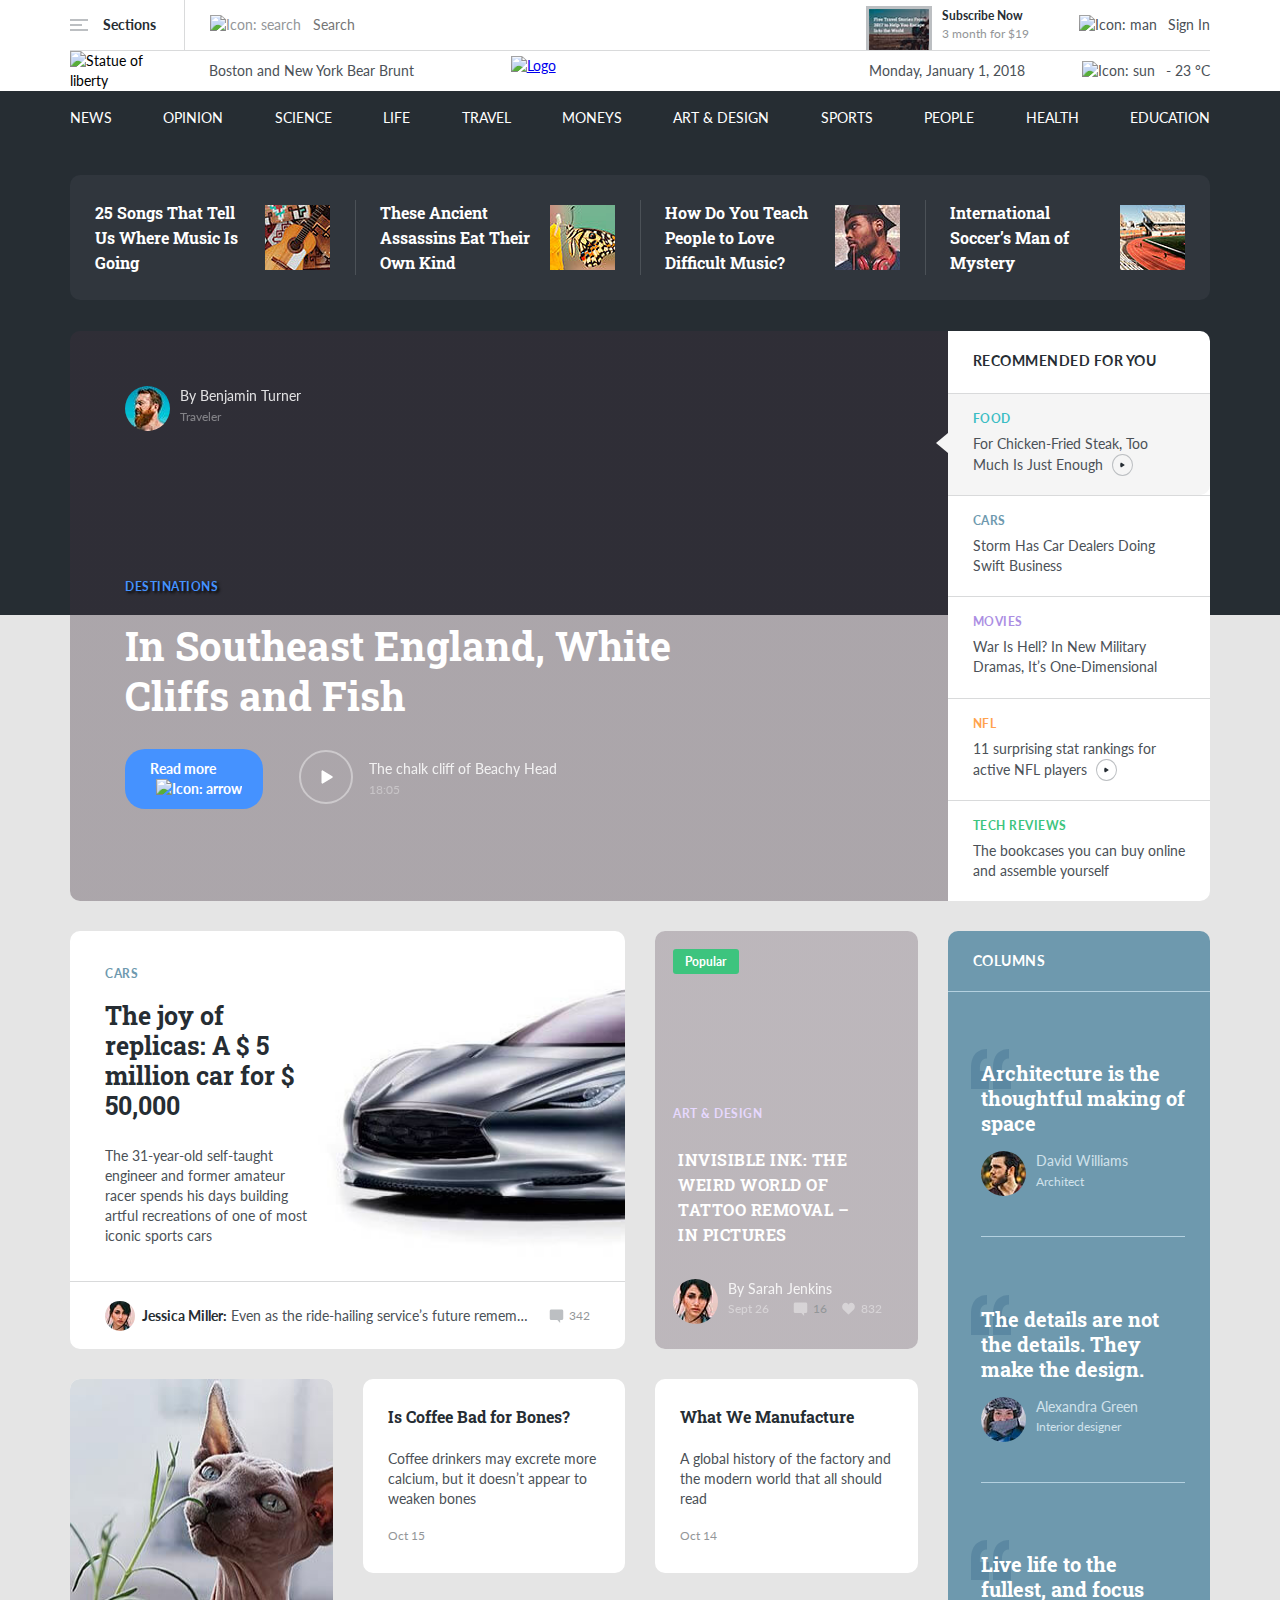
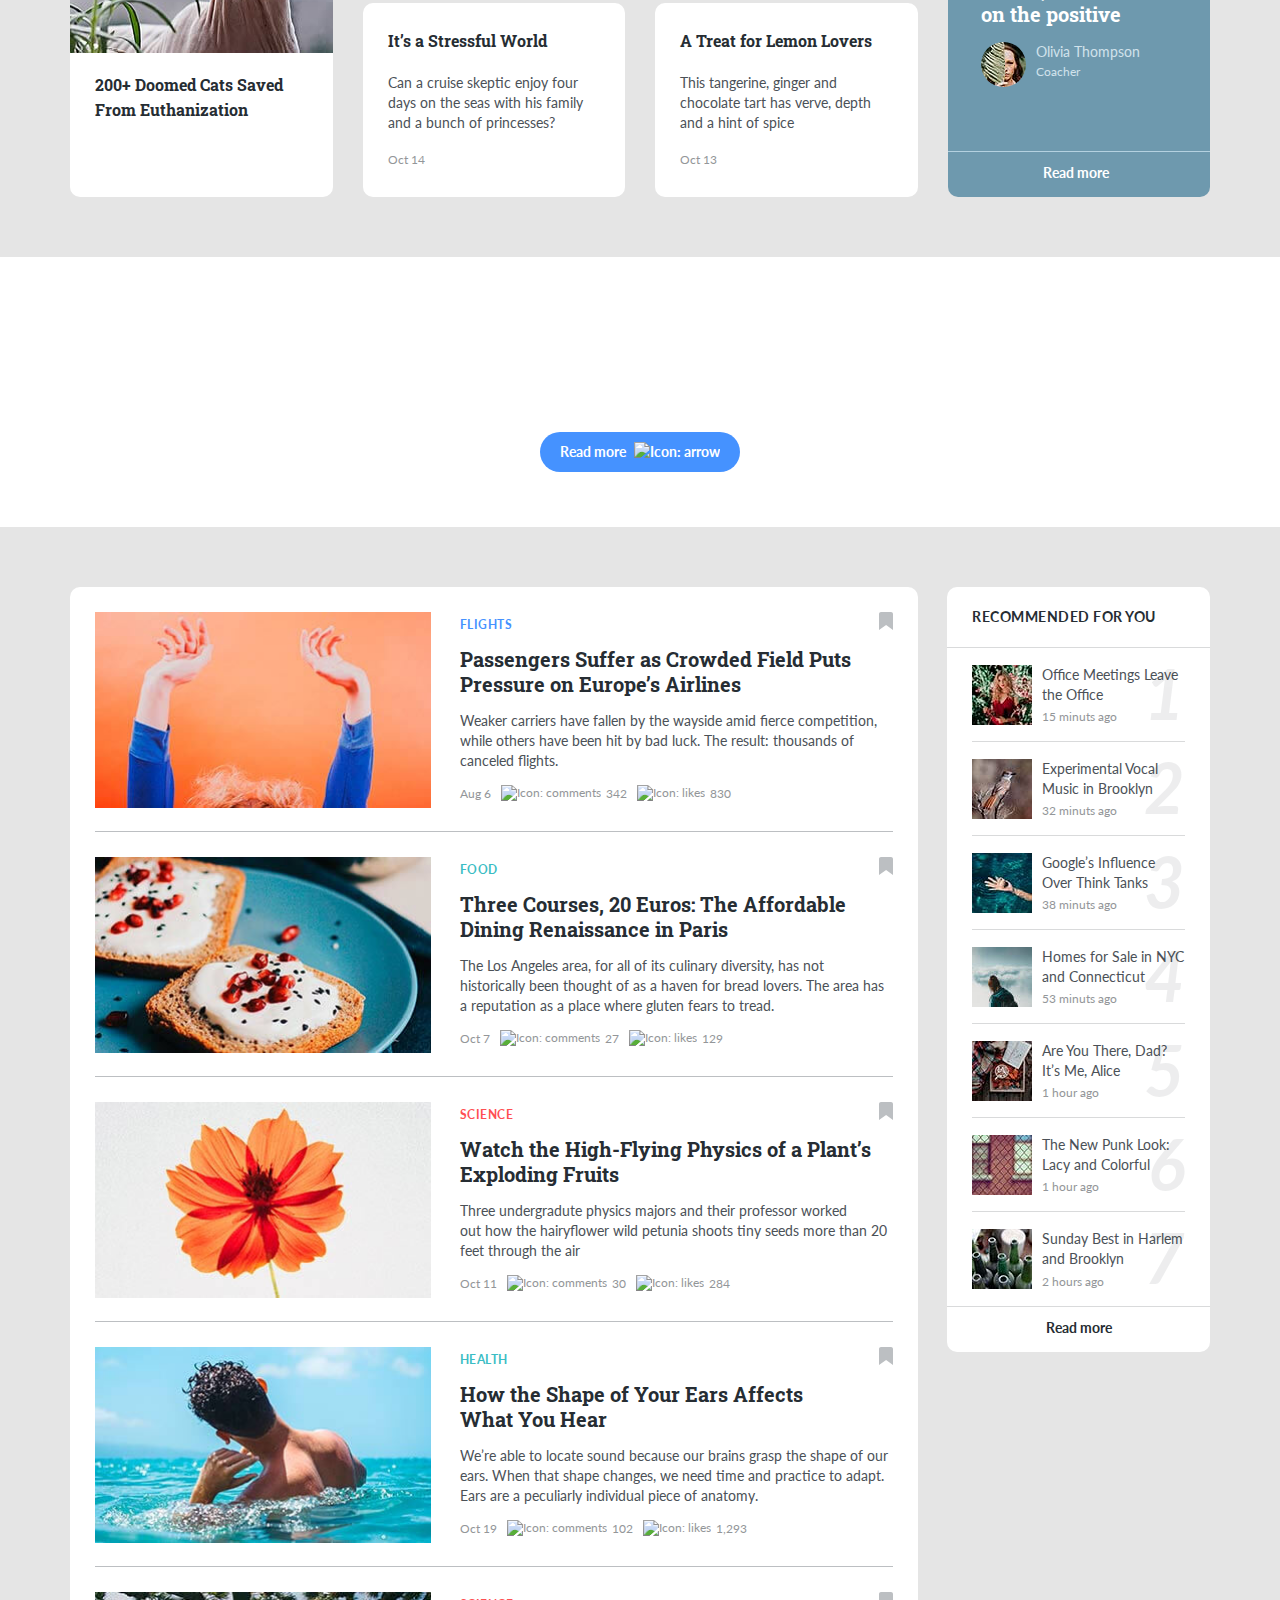
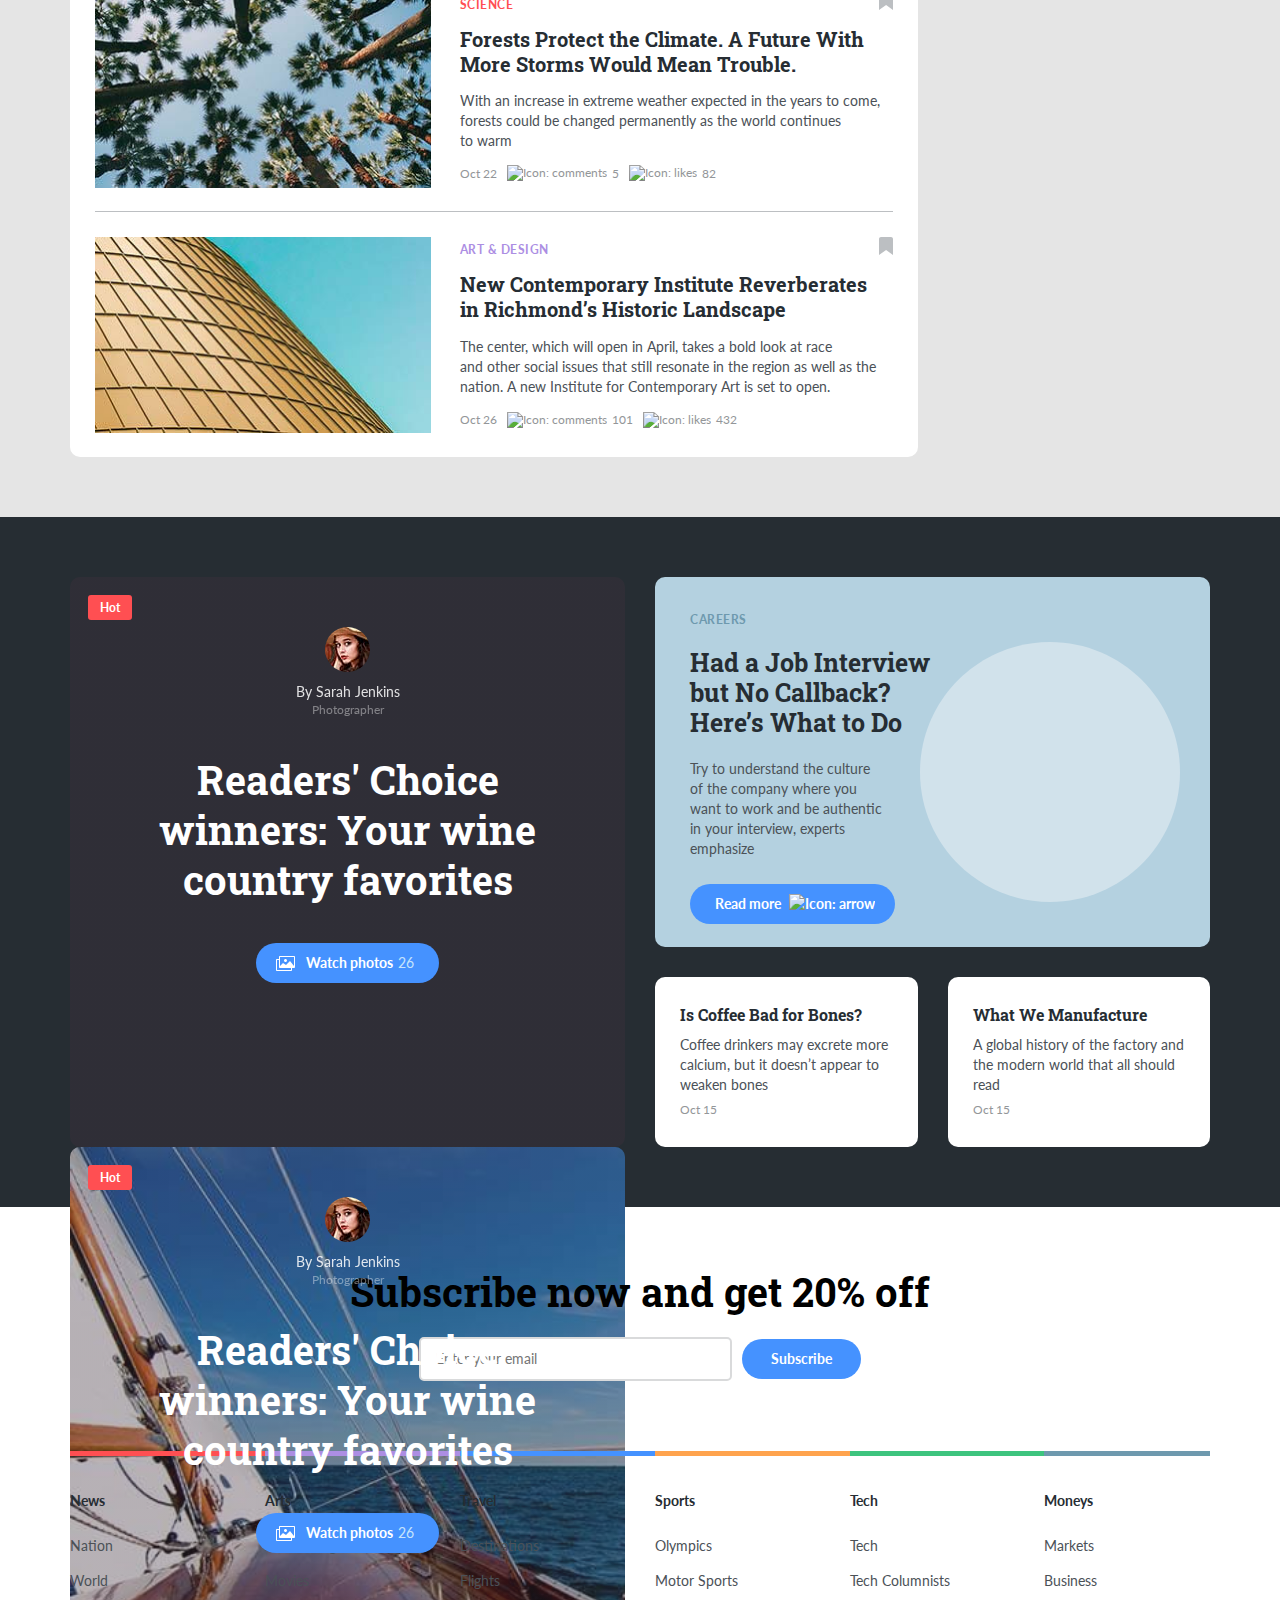
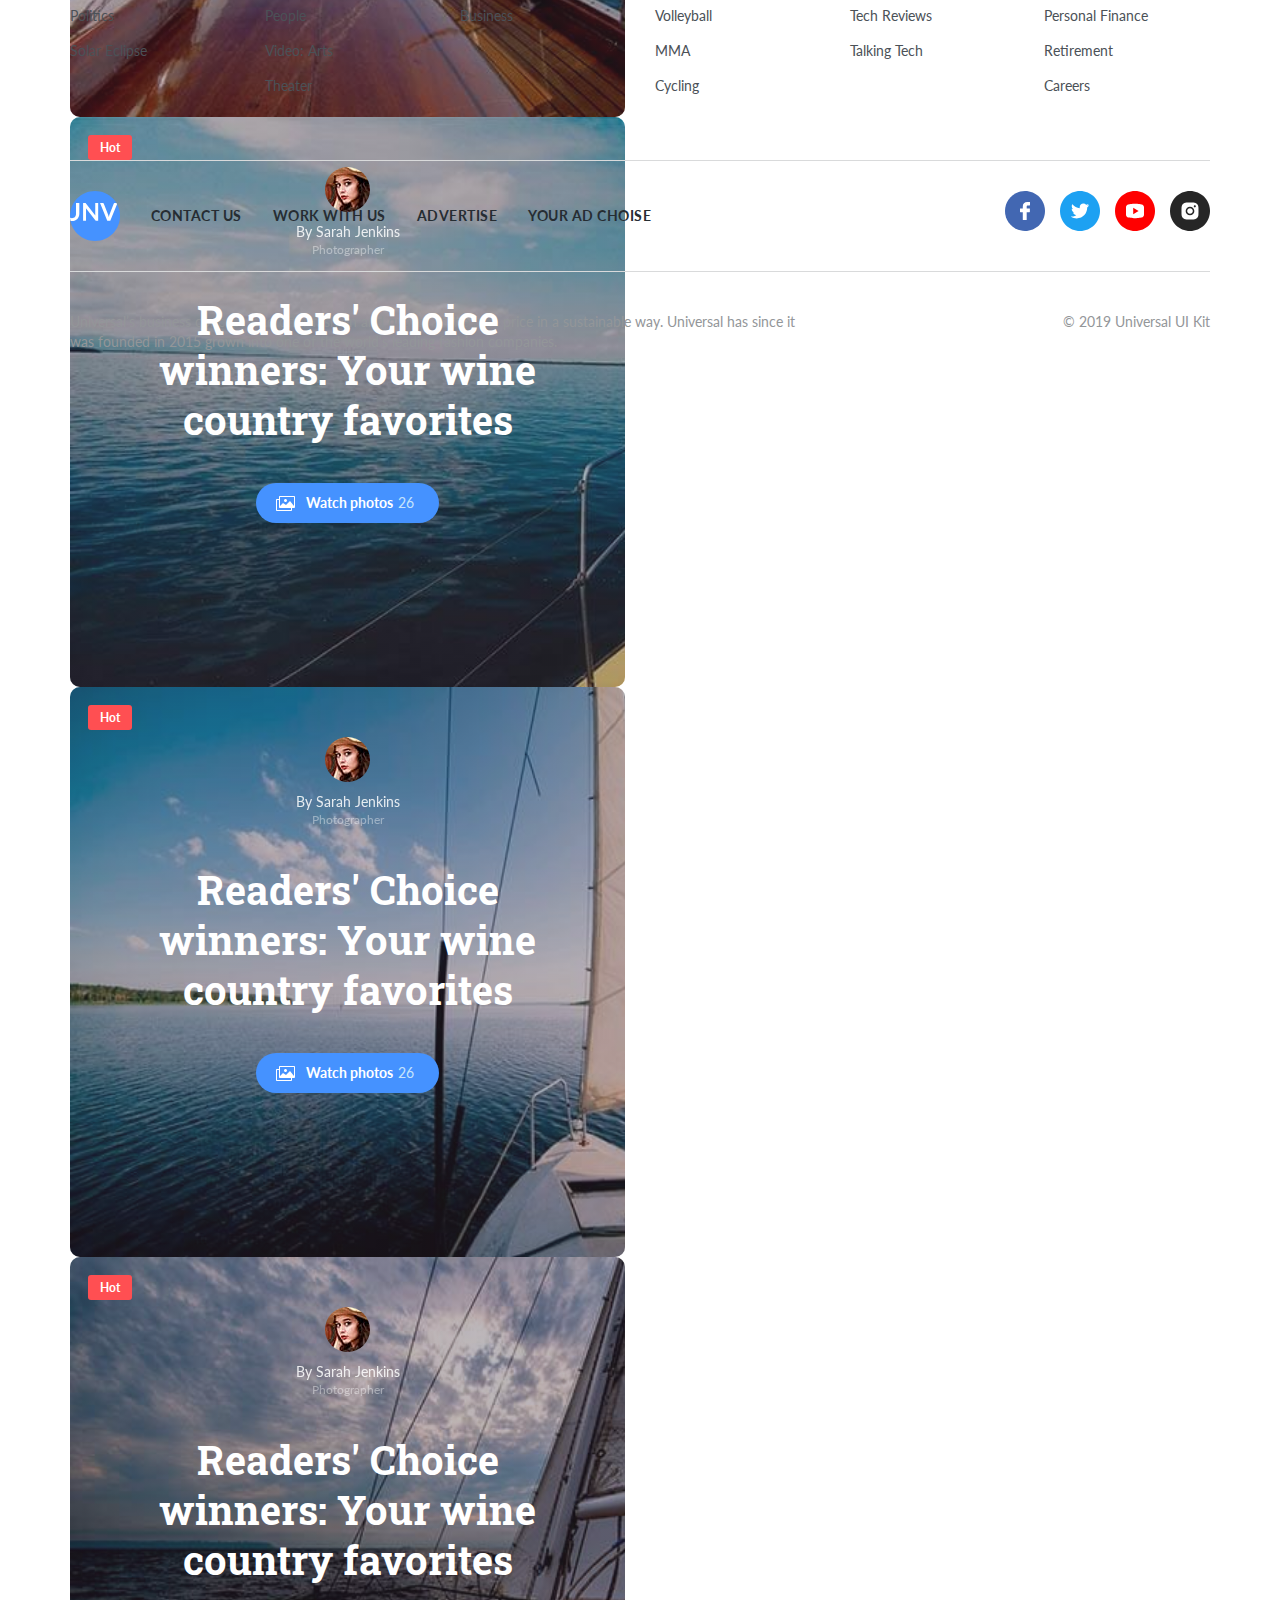
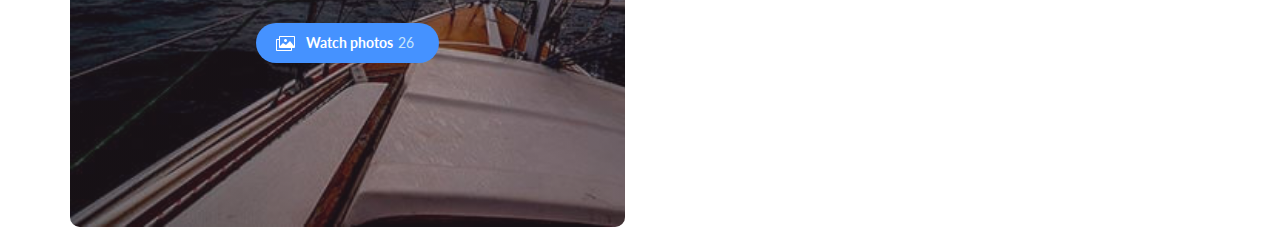
==== commit 8d9cd0ac: "fixed: optimization" ====
--- a/index.html
+++ b/index.html
@@ -38,7 +38,8 @@
                 <input type="text" class="search__input" placeholder="Search" />
               </form>
               <img
-                src="img/header/stories.png"
+                src="img/header/stories.jpg"
+                loading="lazy"
                 alt="5 travel stories"
                 class="header-top__stories"
               />
@@ -57,7 +58,7 @@
               </a>
               <!-- /.header__sign-in -->
             </div>
-            <!-- /.header__container header__container--top -->
+            <!-- /.header__container header__container -->
           </div>
           <!-- /.header-top -->
         </div>
@@ -69,6 +70,7 @@
         <div class="main-container header__container header__container--bottom">
           <img
             src="img/header/freedom.png"
+            loading="lazy"
             alt="Statue of liberty"
             class="header-bottom__freedom"
           />
@@ -89,7 +91,7 @@
           </div>
           <!-- /.header__weather -->
         </div>
-        <!-- /.main-container header__container header__container--bottom -->
+        <!-- /.main-container header__container -->
       </div>
       <!-- /.header__bottom -->
       <nav class="header-nav header__nav">
@@ -106,7 +108,7 @@
           <a href="#" class="header-nav__link">Health</a>
           <a href="#" class="header-nav__link">Education</a>
         </div>
-        <!-- /.main-container header__container header__container--nav -->
+        <!-- /.main-container header__container -->
         <div class="main-container">
           <div class="header-dropdown header__dropdown">
             <ul class="header-dropdown__list">
@@ -242,44 +244,48 @@
       <div class="main-container">
         <div class="compilation">
           <a href="#" class="compilation__item">
-            <span class="compilation__text"
-              >25 Songs That Tell Us Where Music Is Going
-            </span>
+            <h4 class="compilation__text">
+              25 Songs That Tell Us Where Music Is Going
+            </h4>
             <img
-              src="img/compilation/image-1.png"
+              src="img/compilation/image-1.jpg"
+              loading="lazy"
               alt="25 Songs"
               class="compilation__image"
             />
           </a>
           <!-- /.compilation__item -->
           <a href="#" class="compilation__item">
-            <span class="compilation__text"
-              >These Ancient Assassins Eat Their Own Kind</span
-            >
+            <h4 class="compilation__text">
+              These Ancient Assassins Eat Their Own Kind
+            </h4>
             <img
-              src="img/compilation/image-2.png"
+              src="img/compilation/image-2.jpg"
+              loading="lazy"
               alt="Killer butterfly"
               class="compilation__image"
             />
           </a>
           <!-- /.compilation__item -->
           <a href="#" class="compilation__item">
-            <span class="compilation__text"
-              >How Do You Teach People to Love Difficult Music?</span
-            >
+            <h4 class="compilation__text">
+              How Do You Teach People to Love Difficult Music?
+            </h4>
             <img
-              src="img/compilation/image-3.png"
+              src="img/compilation/image-3.jpg"
+              loading="lazy"
               alt="To Love Difficult Music"
               class="compilation__image"
             />
           </a>
           <!-- /.compilation__item -->
           <a href="#" class="compilation__item">
-            <span class="compilation__text"
-              >International Soccer’s Man of Mystery</span
-            >
+            <h4 class="compilation__text">
+              International Soccer’s Man of Mystery
+            </h4>
             <img
-              src="img/compilation/image-4.png"
+              src="img/compilation/image-4.jpg"
+              loading="lazy"
               alt="Soccer’s Man of Mystery"
               class="compilation__image"
             />
@@ -298,20 +304,20 @@
         <!-- /.recommendations__overlay -->
         <iframe
           src="https://www.youtube.com/embed/4jbSsAjkryg"
-          frameborder="0"
           class="recommendations__video"
           id="video-food"
           allow="accelerometer; autoplay; encrypted-media; gyroscope; picture-in-picture"
           allowfullscreen
+          loading="lazy"
         >
         </iframe>
         <iframe
           src="https://www.youtube.com/embed/b8eP3jFWLfQ"
-          frameborder="0"
           class="recommendations__video"
           id="video-nfl"
           allow="accelerometer; autoplay; encrypted-media; gyroscope; picture-in-picture"
           allowfullscreen
+          loading="lazy"
         ></iframe>
         <div class="recommendations__tabs">
           <ul class="content recommendations__content">
@@ -321,7 +327,8 @@
             >
               <div class="content__author">
                 <img
-                  src="img/recommendations/avatar.png"
+                  src="img/recommendations/avatar.jpg"
+                  loading="lazy"
                   alt="Avatar"
                   class="content__avatar"
                 />
@@ -368,6 +375,7 @@
               <div class="content__author">
                 <img
                   src="img/recommendations/avatar-2.jpg"
+                  loading="lazy"
                   alt="Avatar"
                   class="content__avatar"
                 />
@@ -379,9 +387,9 @@
               <!-- /.content__author -->
               <div class="content__destinations">Destinations</div>
               <!-- /.content__destionations -->
-              <h1 class="content__title">
+              <h2 class="content__title">
                 Bayerische Motoren Werke AG
-              </h1>
+              </h2>
               <!-- /.content__title -->
               <a href="#" class="content__more">
                 Read more
@@ -395,6 +403,7 @@
               <div class="content__author">
                 <img
                   src="img/recommendations/avatar-3.jpg"
+                  loading="lazy"
                   alt="Avatar"
                   class="content__avatar"
                 />
@@ -406,9 +415,9 @@
               <!-- /.content__author -->
               <div class="content__destinations">Destinations</div>
               <!-- /.content__destionations -->
-              <h1 class="content__title">
+              <h2 class="content__title">
                 Bovington Camp, Dorset, England
-              </h1>
+              </h2>
               <!-- /.content__title -->
               <a href="article.html" class="content__more">
                 Read more
@@ -422,6 +431,7 @@
               <div class="content__author">
                 <img
                   src="img/recommendations/avatar-4.jpg"
+                  loading="lazy"
                   alt="Avatar"
                   class="content__avatar"
                 />
@@ -433,9 +443,9 @@
               <!-- /.content__author -->
               <div class="content__destinations">Destinations</div>
               <!-- /.content__destionations -->
-              <h1 class="content__title">
+              <h2 class="content__title">
                 Gillette Stadium, Foxborough, Massachusetts
-              </h1>
+              </h2>
               <!-- /.content__title -->
               <a href="article.html" class="content__more">
                 Read more
@@ -468,6 +478,7 @@
               <div class="content__author">
                 <img
                   src="img/recommendations/avatar-5.jpg"
+                  loading="lazy"
                   alt="Avatar"
                   class="content__avatar"
                 />
@@ -479,9 +490,9 @@
               <!-- /.content__author -->
               <div class="content__destinations">Destinations</div>
               <!-- /.content__destionations -->
-              <h1 class="content__title">
+              <h2 class="content__title">
                 Delft, Nederland
-              </h1>
+              </h2>
               <!-- /.content__title -->
               <a href="article.html" class="content__more">
                 Read more
@@ -606,18 +617,20 @@
               spends his days building artful recreations of one of most iconic
               sports cars
             </div>
-            <!-- /.grid-item__text--car -->
+            <!-- /.grid-item__text -->
           </div>
           <!-- /.grid-item__main -->
           <img
-            src="img/grid/car.png"
+            src="img/grid/car.jpg"
+            loading="lazy"
             alt="Car"
             class="grid-item__image grid-item__image--car"
           />
           <div class="grid-item__minor">
             <div class="grid-item__author grid-item__author--1">
               <img
-                src="img/grid/avatar-1.png"
+                src="img/grid/avatar-1.jpg"
+                loading="lazy"
                 alt="Avatar: Miller"
                 class="grid-item__avatar grid-item__avatar--30"
               />
@@ -654,7 +667,8 @@
           </h4>
           <div class="grid-item__author grid-item__author--2">
             <img
-              src="img/grid/avatar-1.png"
+              src="img/grid/avatar-1.jpg"
+              loading="lazy"
               alt="Avatar: Miller"
               class="grid-item__avatar grid-item__avatar--45"
             />
@@ -663,7 +677,7 @@
             >
             <div class="grid-item__info">
               <div class="grid-item__date grid-item__date--art">Sept 26</div>
-              <!-- /.grid-item__date--art -->
+              <!-- /.grid-item__date -->
               <div class="grid-item__comments grid-item__comments--art">
                 <img
                   src="img/grid/Comment-art.svg"
@@ -685,12 +699,13 @@
             </div>
             <!-- /.grid-item__info -->
           </div>
-          <!-- /.grid-item__author grid-item__author--2 -->
+          <!-- /.grid-item__author -->
         </a>
         <!-- /.grid-item grid__item -->
         <a href="article.html" class="grid-item grid__item grid__item--3">
           <img
-            src="img/grid/cat.png"
+            src="img/grid/cat.jpg"
+            loading="lazy"
             alt="Cat"
             class="grid-item__image grid-item__image--cat"
           />
@@ -699,11 +714,7 @@
           </h4>
         </a>
         <!-- /.grid-item grid__item -->
-        <a
-          href="article.html"
-          href="article.html"
-          class="grid-item grid__item grid__item--4"
-        >
+        <a href="article.html" class="grid-item grid__item grid__item--4">
           <h4 class="grid-item__title grid-item__title--other">
             Is Coffee Bad for Bones?
           </h4>
@@ -755,7 +766,8 @@
             </h3>
             <div class="grid-columns__author">
               <img
-                src="img/grid/columns-avatar-1.png"
+                src="img/grid/columns-avatar-1.jpg"
+                loading="lazy"
                 alt="Avatar: Williams"
                 class="grid-columns__avatar"
               />
@@ -771,7 +783,8 @@
             </h3>
             <div class="grid-columns__author">
               <img
-                src="img/grid/columns-avatar-2.png"
+                src="img/grid/columns-avatar-2.jpg"
+                loading="lazy"
                 alt="Avatar: Williams"
                 class="grid-columns__avatar"
               />
@@ -787,7 +800,8 @@
             </h3>
             <div class="grid-columns__author">
               <img
-                src="img/grid/columns-avatar-3.png"
+                src="img/grid/columns-avatar-3.jpg"
+                loading="lazy"
                 alt="Avatar: Williams"
                 class="grid-columns__avatar"
               />
@@ -827,7 +841,8 @@
         <div class="articles-categories articles__categories">
           <div class="articles-categories__card">
             <img
-              src="img/articles/flights.png"
+              src="img/articles/flights.jpg"
+              loading="lazy"
               alt="Flights"
               class="articles-categories__image"
             />
@@ -875,7 +890,8 @@
           <!-- /.articles-categories articles-categories__card -->
           <div class="articles-categories articles-categories__card">
             <img
-              src="img/articles/food.png"
+              src="img/articles/food.jpg"
+              loading="lazy"
               alt="Food"
               class="articles-categories__image"
             />
@@ -923,7 +939,8 @@
           <!-- /.articles-categories articles-categories__card -->
           <div class="articles-categories articles-categories__card">
             <img
-              src="img/articles/science-1.png"
+              src="img/articles/science-1.jpg"
+              loading="lazy"
               alt="Science"
               class="articles-categories__image"
             />
@@ -970,7 +987,8 @@
           <!-- /.articles-categories articles-categories__card -->
           <div class="articles-categories articles-categories__card">
             <img
-              src="img/articles/health.png"
+              src="img/articles/health.jpg"
+              loading="lazy"
               alt="Health"
               class="articles-categories__image"
             />
@@ -1017,7 +1035,8 @@
           <!-- /.articles-categories articles-categories__card -->
           <div class="articles-categories articles-categories__card">
             <img
-              src="img/articles/science-2.png"
+              src="img/articles/science-2.jpg"
+              loading="lazy"
               alt="Science"
               class="articles-categories__image"
             />
@@ -1065,7 +1084,8 @@
           <!-- /.articles-categories articles-categories__card -->
           <div class="articles-categories articles-categories__card">
             <img
-              src="img/articles/art.png"
+              src="img/articles/art.jpg"
+              loading="lazy"
               alt="Art and Design"
               class="articles-categories__image"
             />
@@ -1122,7 +1142,8 @@
               class="articles-recommendation__item articles-recommendation__item--1"
             >
               <img
-                src="img/articles/item-1.png"
+                src="img/articles/item-1.jpg"
+                loading="lazy"
                 alt="recommendation-1"
                 class="articles-recommendation__image"
               />
@@ -1131,12 +1152,13 @@
               </h5>
               <span class="articles-recommendation__time">15 minuts ago</span>
             </li>
-            <!-- /.articles-recommendation__item--1 -->
+            <!-- /.articles-recommendation__item -->
             <li
               class="articles-recommendation__item articles-recommendation__item--2"
             >
               <img
-                src="img/articles/item-2.png"
+                src="img/articles/item-2.jpg"
+                loading="lazy"
                 alt="recommendation-2"
                 class="articles-recommendation__image"
               />
@@ -1145,12 +1167,13 @@
               </h5>
               <span class="articles-recommendation__time">32 minuts ago</span>
             </li>
-            <!-- /.articles-recommendation__item--2 -->
+            <!-- /.articles-recommendation__item -->
             <li
               class="articles-recommendation__item articles-recommendation__item--3"
             >
               <img
-                src="img/articles/item-3.png"
+                src="img/articles/item-3.jpg"
+                loading="lazy"
                 alt="recommendation-3"
                 class="articles-recommendation__image"
               />
@@ -1159,12 +1182,13 @@
               </h5>
               <span class="articles-recommendation__time">38 minuts ago</span>
             </li>
-            <!-- /.articles-recommendation__item--3 -->
+            <!-- /.articles-recommendation__item -->
             <li
               class="articles-recommendation__item articles-recommendation__item--4"
             >
               <img
-                src="img/articles/item-4.png"
+                src="img/articles/item-4.jpg"
+                loading="lazy"
                 alt="recommendation-4"
                 class="articles-recommendation__image"
               />
@@ -1173,12 +1197,13 @@
               </h5>
               <span class="articles-recommendation__time">53 minuts ago</span>
             </li>
-            <!-- /.articles-recommendation__item--4 -->
+            <!-- /.articles-recommendation__item -->
             <li
               class="articles-recommendation__item articles-recommendation__item--5"
             >
               <img
-                src="img/articles/item-5.png"
+                src="img/articles/item-5.jpg"
+                loading="lazy"
                 alt="recommendation-5"
                 class="articles-recommendation__image"
               />
@@ -1187,12 +1212,13 @@
               </h5>
               <span class="articles-recommendation__time">1 hour ago</span>
             </li>
-            <!-- /.articles-recommendation__item--5 -->
+            <!-- /.articles-recommendation__item -->
             <li
               class="articles-recommendation__item articles-recommendation__item--6"
             >
               <img
-                src="img/articles/item-6.png"
+                src="img/articles/item-6.jpg"
+                loading="lazy"
                 alt="recommendation-6"
                 class="articles-recommendation__image"
               />
@@ -1201,12 +1227,13 @@
               </h5>
               <span class="articles-recommendation__time">1 hour ago</span>
             </li>
-            <!-- /.articles-recommendation__item--6 -->
+            <!-- /.articles-recommendation__item -->
             <li
               class="articles-recommendation__item articles-recommendation__item--7"
             >
               <img
-                src="img/articles/item-7.png"
+                src="img/articles/item-7.jpg"
+                loading="lazy"
                 alt="recommendation-7"
                 class="articles-recommendation__image"
               />
@@ -1215,7 +1242,7 @@
               </h5>
               <span class="articles-recommendation__time">2 hours ago</span>
             </li>
-            <!-- /.articles-recommendation__item--7 -->
+            <!-- /.articles-recommendation__item -->
           </ul>
           <a href="article.html" class="articles-recommendation__more"
             >Read more</a
@@ -1235,7 +1262,8 @@
               <span class="useful-hot__label">Hot</span>
               <div class="useful-hot__author">
                 <img
-                  src="img/useful/avatar.png"
+                  src="img/useful/avatar.jpg"
+                  loading="lazy"
                   alt="Avatar: Jenkins"
                   class="useful-hot__avatar"
                 />
@@ -1261,7 +1289,8 @@
               <span class="useful-hot__label">Hot</span>
               <div class="useful-hot__author">
                 <img
-                  src="img/useful/avatar.png"
+                  src="img/useful/avatar.jpg"
+                  loading="lazy"
                   alt="Avatar: Jenkins"
                   class="useful-hot__avatar"
                 />
@@ -1287,7 +1316,8 @@
               <span class="useful-hot__label">Hot</span>
               <div class="useful-hot__author">
                 <img
-                  src="img/useful/avatar.png"
+                  src="img/useful/avatar.jpg"
+                  loading="lazy"
                   alt="Avatar: Jenkins"
                   class="useful-hot__avatar"
                 />
@@ -1313,7 +1343,8 @@
               <span class="useful-hot__label">Hot</span>
               <div class="useful-hot__author">
                 <img
-                  src="img/useful/avatar.png"
+                  src="img/useful/avatar.jpg"
+                  loading="lazy"
                   alt="Avatar: Jenkins"
                   class="useful-hot__avatar"
                 />
@@ -1339,7 +1370,8 @@
               <span class="useful-hot__label">Hot</span>
               <div class="useful-hot__author">
                 <img
-                  src="img/useful/avatar.png"
+                  src="img/useful/avatar.jpg"
+                  loading="lazy"
                   alt="Avatar: Jenkins"
                   class="useful-hot__avatar"
                 />
@@ -1393,6 +1425,7 @@
           />
           <img
             src="img/useful/woman.png"
+            loading="lazy"
             alt="Woman"
             class="useful-careers__image"
           />
--- a/css/style.css
+++ b/css/style.css
@@ -1,2 +1,2 @@
-*{box-sizing:border-box}body{font-family:'Lato', sans-serif}.main-container{max-width:1140px;margin:auto;position:relative}.article-container{max-width:950px;margin:auto;position:relative}button{cursor:pointer;border:none;outline:none}form{outline:none}.lock-scroll{overflow-y:hidden}.thank-title{font-family:Roboto Slab;font-style:normal;font-weight:bold;font-size:40px;line-height:50px}.to-main{font-size:14px;line-height:20px;color:#4B5157;font-weight:bold;text-decoration:underline}/*! normalize.css v8.0.1 | MIT License | github.com/necolas/normalize.css */html{line-height:1.15;-webkit-text-size-adjust:100%}body{margin:0}main{display:block}h1{font-size:2em;margin:0.67em 0}hr{box-sizing:content-box;height:0;overflow:visible}pre{font-family:monospace, monospace;font-size:1em}a{background-color:transparent}abbr[title]{border-bottom:none;text-decoration:underline;text-decoration:underline dotted}b,strong{font-weight:bolder}code,kbd,samp{font-family:monospace, monospace;font-size:1em}small{font-size:80%}sub,sup{font-size:75%;line-height:0;position:relative;vertical-align:baseline}sub{bottom:-0.25em}sup{top:-0.5em}img{border-style:none}button,input,optgroup,select,textarea{font-family:inherit;font-size:100%;line-height:1.15;margin:0}button,input{overflow:visible}button,select{text-transform:none}button,[type="button"],[type="reset"],[type="submit"]{-webkit-appearance:button}button::-moz-focus-inner,[type="button"]::-moz-focus-inner,[type="reset"]::-moz-focus-inner,[type="submit"]::-moz-focus-inner{border-style:none;padding:0}button:-moz-focusring,[type="button"]:-moz-focusring,[type="reset"]:-moz-focusring,[type="submit"]:-moz-focusring{outline:1px dotted ButtonText}fieldset{padding:0.35em 0.75em 0.625em}legend{box-sizing:border-box;color:inherit;display:table;max-width:100%;padding:0;white-space:normal}progress{vertical-align:baseline}textarea{overflow:auto}[type="checkbox"],[type="radio"]{box-sizing:border-box;padding:0}[type="number"]::-webkit-inner-spin-button,[type="number"]::-webkit-outer-spin-button{height:auto}[type="search"]{-webkit-appearance:textfield;outline-offset:-2px}[type="search"]::-webkit-search-decoration{-webkit-appearance:none}::-webkit-file-upload-button{-webkit-appearance:button;font:inherit}details{display:block}summary{display:list-item}template{display:none}[hidden]{display:none}.header{position:relative;font-style:normal;font-weight:normal;font-size:14px;line-height:20px}.header__mobile{width:20%;display:none;background-color:#262D33;top:51px}.header__mobile--visible{display:block;position:fixed;width:100%;height:100%;z-index:10}.header-mobile__list{padding-left:0;margin-top:0;margin-bottom:0;text-transform:uppercase;display:flex;flex-direction:column;justify-content:space-between;list-style:none;height:100%}.header-mobile__item{padding:15px 0}.header__dropdown{width:20%;display:none;background-color:#262D33;top:51px}.header__dropdown--visible{display:block;position:fixed;z-index:10}.header-dropdown__list{padding-left:30px;margin-top:0;margin-bottom:0;text-transform:uppercase;display:flex;flex-direction:column;list-style:none}.header-dropdown__item{padding:15px 0}.header__fixed{top:0;width:100%;background:#fff;position:fixed;z-index:100}.header__container--top{display:grid;grid-template-columns:10% repeat(10, 1fr) 12%;align-items:center;border-bottom:1px solid #D9DADB}.header__container--bottom{display:grid;grid-template-columns:10% repeat(10, 1fr) 12%;align-items:center}.header__container--nav{display:flex;justify-content:space-between}.header-subscribe__text{display:block;color:#262D33;font-style:normal;font-weight:bold;font-size:12px;line-height:15px}.header-subscribe__price{color:#939699;font-style:normal;font-weight:normal;font-size:12px;line-height:15px}.header-top__sections{display:flex;align-items:center;padding:15px 25px 15px 0;background-color:#fff;border:none}.header-top__sections-text{font-style:normal;font-weight:bold;font-size:14px;line-height:20px;color:#262D33;z-index:10}.header-top__button{width:18px;height:14px;display:flex;flex-direction:column;justify-content:space-between;margin-right:15px;padding-left:0;outline:none;border:none;background-color:transparent;z-index:10}.header-top__button:hover{background-color:#E5E5E5}.header-top__search{padding:15px 0 15px 25px;grid-column:2;grid-column:2 / 8;display:flex;align-items:center;margin-right:auto;color:#939699}.header-top__man{margin-right:11px}.header-top__stories{width:66px;height:44px;border:3px solid #BCBFC2;border-bottom:none;margin-right:10px;grid-column:11;align-self:end}.header-top__subscribe{grid-column:12 / 13;text-decoration:none}.header-top__subscribe:hover{text-decoration:underline}.header-bottom{margin-top:51px}.header-bottom__freedom{max-width:100%;justify-self:end}.header-bottom__text{margin-right:auto;padding-left:25px;grid-column:2 / 6;color:#4B5157}.header-bottom__logo{margin-left:auto;margin-right:auto;grid-column:6 / 9;width:184px;height:31px}.header-bottom__date{grid-column:11 / 13;color:#4B5157}.header-bottom__weather{grid-column:13 / 14;justify-self:end;display:flex;align-items:center;color:#4B5157}.header-bottom__sun{margin-right:11px}.header-nav{background-color:#262D33;padding:17px 0;text-transform:uppercase}.header-nav__link{color:#fff;text-decoration:none}.header-nav__link:hover{text-decoration:underline}.button__line{background-color:#BCBFC2}.button__line--long{width:18px;height:2px}.button__line--short{width:12px;height:2px}.button__sections{font-style:normal;font-weight:bold;font-size:14px;line-height:20px}.search{border-left:1px solid #D9DADB}.search__image{margin-right:10px}.search__input{outline:none;border:none}.sign-in{grid-column:13 / 14;justify-self:end;display:flex;align-items:center;text-decoration:none;color:#4B5157}.sign-in:hover{text-decoration:underline}.logo__image{width:100%;height:100%}.background-compilation{background-color:#262D33;padding:30px 0 315px 0;width:100%}.compilation{background:#30363D;border-radius:10px;display:flex;justify-content:space-between;padding:25px}.compilation__item{display:flex;justify-content:space-between;align-items:center;max-width:261px;border-right:1px solid #4B5157;padding-right:25px;text-decoration:none}.compilation__item:last-child{border:none;padding-right:0}.compilation__text{max-width:155px;margin-right:15px;font-family:Roboto Slab;font-style:normal;font-weight:bold;font-size:16px;line-height:25px;color:#fff}.compilation__image{object-fit:cover;height:65px}.recommendations{background-color:#E5E5E5;height:316px}.recommendations__container{position:relative;min-height:570px;height:316px}.recommendations__tabs{display:flex;position:absolute;top:-300px}.recommendations__overlay{position:fixed;left:0;top:0;right:0;bottom:0;z-index:100;visibility:hidden}.recommendations__overlay--visible{visibility:visible}.recommendations__video{display:none;top:-50%;width:77%;height:100%;position:absolute;object-fit:contain}.recommendations__video--visible{display:block;z-index:100}.recommendations__list{height:570px;display:flex;flex-wrap:wrap;list-style:none;padding:0;background-color:#fff;border-radius:0 10px 10px 0}.content{position:relative;flex-shrink:0;padding-left:0;flex-basis:77%;height:570px;border-radius:10px 0 0 10px;overflow:hidden}.content::after{content:'';position:absolute;width:100%;height:100%;top:0;right:0;bottom:0;left:0;background:linear-gradient(0deg, rgba(64,48,61,0.35), rgba(64,48,61,0.35))}.content__item{display:none;width:100%;height:100%;padding:55px 55px 92px 55px;left:0;background-repeat:no-repeat;background-size:cover}.content__item--visible{display:flex;flex-wrap:wrap;align-content:space-between;height:100%}.content__item--food{background-image:url(../img/recommendations/food.png)}.content__item--cars{background-image:url(../img/recommendations/cars.jpg);background-position:right}.content__item--movies{background-image:url(../img/recommendations/movies.jpg)}.content__item--nfl{background-image:url(../img/recommendations/nfl.jpg)}.content__item--tech{background-image:url(../img/recommendations/tech.jpg)}.content__author{flex-basis:100%;display:flex;align-self:flex-start;margin-bottom:145px;z-index:1}.content__avatar{border-radius:50%;margin-right:10px;width:45px;height:45px}.content__info{max-width:121px}.content__name{font-style:normal;font-weight:normal;font-size:14px;line-height:20px;color:#fff;opacity:0.85}.content__sign{font-style:normal;font-weight:normal;font-size:12px;line-height:15px;color:#fff;opacity:0.4}.content__destinations{flex-basis:100%;align-self:center;font-style:normal;font-weight:bold;font-size:12px;line-height:15px;letter-spacing:0.5px;text-transform:uppercase;color:#4592FF;text-shadow:2px 2px 3px #000000;margin-bottom:25px;z-index:1}.content__title{max-width:600px;flex-basis:100%;font-family:Roboto Slab;font-style:normal;font-weight:bold;font-size:40px;line-height:50px;color:#fff;margin:0 0 25px 0;z-index:1}.content__more{flex-basis:30%;padding:10px 20px 10px 25px;max-width:138px;margin-right:30px;align-self:center;font-style:normal;font-weight:bold;font-size:14px;line-height:20px;color:#fff;background-color:#4592FF;border-radius:20px;text-decoration:none;z-index:1}.content__more:hover{opacity:0.5}.content__arrow{margin-left:6px}.content__view-container{display:flex;z-index:1}.content__button{background:none}.content__button:hover{opacity:0.5}.content__play{padding:17px;margin-right:10px;border-radius:50%;border:2px solid rgba(255,255,255,0.4)}.content__location{margin-right:auto;align-self:center;max-width:190px;font-style:normal;font-weight:normal;font-size:14px;line-height:20px;color:#fff;opacity:0.85;z-index:1}.content__duration{font-style:normal;font-weight:normal;font-size:12px;line-height:15px;color:#fff;opacity:0.4;z-index:1}.list__title{font-style:normal;font-weight:bold;font-size:14px;line-height:20px;letter-spacing:0.5px;text-transform:uppercase;color:#262D33;padding:20px 25px;flex-basis:100%}.list__item{position:relative;padding-left:25px;padding-right:25px;padding-top:17px;padding-bottom:18px;flex-basis:100%;border-top:1px solid #D9DADB;cursor:pointer}.list__item--visible{background-color:#F5F5F5;border-radius:0 0 10px 0}.list__item:hover{opacity:0.5}.item__title{margin:0;margin-bottom:8px;font-style:normal;font-weight:bold;font-size:12px;line-height:15px;letter-spacing:0.5px;text-transform:uppercase}.item__title--turquoise{color:#3BBDC4}.item__title--blue{color:#6e99ae}.item__title--purple{color:#AC8EE3}.item__title--orange{color:#FFA34D}.item__title--green{color:#3DC47E}.item__description{display:inline;margin-right:5px;font-style:normal;font-weight:normal;font-size:14px;line-height:20px;color:#4B5157}.item__play{padding:7px;border:1px solid #BCBFC2;border-radius:50%;margin-bottom:-6px}.item__select{display:none;position:absolute;left:-12px;top:50%;transform:translateY(-60%);z-index:9}.item__select--visible{display:block}.grid{background-color:#E5E5E5;padding-bottom:60px}.grid__container{display:grid;grid-template-columns:repeat(4, minmax(min-content, 1fr));grid-template-rows:repeat(4, minmax(min-content, 1fr));grid-gap:30px}.grid__item{background-color:#fff;border-radius:10px;overflow:hidden;text-decoration:none}.grid__item:hover{opacity:0.5}.grid__item--1{grid-column:1/3;grid-row:span 2;padding:15px 0 0 0;display:flex;flex-wrap:wrap}.grid__item--2{position:relative;grid-column:3;grid-row:span 2;display:flex;flex-wrap:wrap;align-content:space-between;padding:18px 18px 25px 18px;background-image:url(../img/grid/art.png);background-repeat:no-repeat;background-size:cover;background-position:right}.grid__item--2::after{content:'';position:absolute;width:100%;height:100%;top:0;right:0;bottom:0;left:0;background:linear-gradient(0deg, rgba(64,48,61,0.35), rgba(64,48,61,0.35))}.grid__item--3{grid-column:1/2;grid-row:span 2}.grid__item--4{grid-column:2/3;grid-row:span 1;padding:25px 25px 30px 25px;display:flex;flex-direction:column;justify-content:space-between}.grid__item--5{grid-column:3/4;grid-row:span 1;padding:25px 25px 30px 25px;display:flex;flex-direction:column;justify-content:space-between}.grid__item--6{grid-column:2/3;grid-row:span 1;padding:25px 25px 30px 25px;display:flex;flex-direction:column;justify-content:space-between}.grid__item--7{grid-column:3/4;grid-row:span 1;padding:25px 25px 30px 25px;display:flex;flex-direction:column;justify-content:space-between}.grid__columns{grid-column:4/5;grid-row:1/5;background-color:#6E99AE;border-radius:10px;z-index:0}.grid-item__main{flex-basis:40%;flex-grow:1;padding-left:35px}.grid-item__category{margin-top:20px;margin-bottom:20px;font-style:normal;font-weight:bold;font-size:12px;line-height:15px;letter-spacing:0.5px;text-transform:uppercase}.grid-item__category--blue{color:#6E99AE}.grid-item__category--purple{color:#E7D9FF;flex-basis:100%;margin:0;z-index:1;margin-bottom:10px}.grid-item__title{font-family:Roboto Slab;font-style:normal;font-weight:bold;margin-top:0}.grid-item__title--car{font-size:25px;line-height:30px;color:#262D33}.grid-item__title--art{max-width:175px;font-size:16px;line-height:25px;letter-spacing:0.5px;text-transform:uppercase;color:#fff;margin-left:5px;margin-bottom:15px;z-index:1}.grid-item__title--cat{margin:15px 25px 30px 25px;font-size:16px;line-height:25px;color:#262D33}.grid-item__title--other{font-size:16px;line-height:25px;color:#262D33;margin:0}.grid-item__text{font-style:normal;font-weight:normal;font-size:14px;line-height:20px;color:#4B5157}.grid-item__image{object-fit:cover}.grid-item__image--car{height:80%;flex-basis:288px}.grid-item__image--cat{width:100%}.grid-item__minor{flex-basis:100%;display:flex;align-items:center;justify-content:space-between;padding:12px 35px;border-top:1px solid #D9DADB}.grid-item__author--1{display:flex;align-items:center;justify-content:space-between;flex-basis:430px}.grid-item__author--2{max-height:45px;display:flex;flex-direction:column;flex-wrap:wrap;z-index:1}.grid-item__avatar--30{width:30px;height:30px;border-radius:50%}.grid-item__avatar--45{max-width:45px;height:45px;border-radius:50%;margin-right:10px;flex-basis:100%}.grid-item__name{font-style:normal;font-size:14px;line-height:20px}.grid-item__name--miller{font-weight:bold;color:#262D33}.grid-item__name--jenkins{font-weight:normal;color:#fff;flex-basis:50%;margin-right:50px;opacity:0.85}.grid-item__comment{margin-right:auto;margin-left:auto}.grid-item__text-comment{font-style:normal;font-weight:normal;font-size:14px;line-height:20px;color:#4B5157}.grid-item__comments--car{flex-basis:41px;display:flex;align-items:center;justify-content:space-between}.grid-item__comments--art{flex-basis:34px;display:flex;align-items:center;justify-content:space-between}.grid-item__number-comments{font-style:normal;font-weight:normal;font-size:12px;line-height:15px;color:#939699}.grid-item__number-likes{font-style:normal;font-weight:normal;font-size:12px;line-height:15px;color:#fff;opacity:0.4}.grid-item__popular{flex-basis:100%;max-width:66px;flex-grow:0;margin-bottom:115px;font-style:normal;font-weight:bold;font-size:12px;line-height:15px;color:#fff;padding:5px 12px;border-radius:3px;background-color:#3DC47E;z-index:1}.grid-item__info{flex-basis:50%;display:flex;justify-content:space-between;max-height:15px}.grid-item__date--art{font-style:normal;font-weight:normal;font-size:12px;line-height:15px;color:#fff;opacity:0.4;margin-right:10px}.grid-item__date--other{font-style:normal;font-weight:normal;font-size:12px;line-height:15px;color:#939699}.grid-item__icon-comments{margin-right:5px}.grid-item__likes{flex-basis:41px;display:flex;align-items:center;justify-content:space-between}.grid-columns{display:flex;flex-wrap:wrap;align-content:space-between;justify-content:space-between}.grid-columns__title{flex-basis:100%;padding:20px 25px;margin:0;font-style:normal;font-weight:bold;font-size:14px;line-height:20px;letter-spacing:0.5px;text-transform:uppercase;color:#fff;border-bottom:1px solid #B4D1E0}.grid-columns__title-item{font-family:Roboto Slab;font-style:normal;font-weight:bold;font-size:20px;line-height:25px;color:#fff;margin:0 0 15px 0}.grid-columns__item{position:relative;margin-left:33px;margin-right:25px;padding-top:45px;padding-bottom:40px;border-bottom:1px solid #B4D1E0;text-decoration:none}.grid-columns__item:nth-child(4){border:none}.grid-columns__item::before{content:'';position:absolute;left:-10px;top:33px;width:40px;height:40px;background-image:url(../img/grid/Quote.svg);background-repeat:no-repeat;z-index:-1}.grid-columns__item:hover{opacity:0.5}.grid-columns__more{padding:11px 95px 14px 95px;flex-basis:100%;text-decoration:none;font-style:normal;font-weight:bold;font-size:14px;line-height:20px;color:#fff;border-top:1px solid #B4D1E0}.grid-columns__more:hover{opacity:0.5}.grid-columns__author{display:flex;flex-direction:column;flex-wrap:wrap;align-content:flex-start;height:45px}.grid-columns__avatar{width:45px;border-radius:50%;margin-right:10px}.grid-columns__name{flex-basis:50%;font-style:normal;font-weight:normal;font-size:14px;line-height:20px;color:#D1E2EB}.grid-columns__profession{flex-basis:50%;font-style:normal;font-weight:normal;font-size:12px;line-height:15px;color:#D1E2EB}.flower{background-image:url(../img/flower/flower.png);background-position:center;height:270px;padding:50px 210px 55px 210px}.flower__container{display:flex;flex-wrap:wrap;justify-content:center;align-content:space-between;height:100%;width:770px}.flower__title{text-align:center;margin:0;font-family:Roboto Slab;font-style:normal;font-weight:bold;font-size:40px;line-height:50px;color:#fff}.flower__more{padding:10px 20px;background:#4592FF;border-radius:20px;font-style:normal;font-weight:bold;font-size:14px;line-height:20px;color:#fff;text-decoration:none}.flower__more:hover{opacity:0.5}.flower__arrow{margin-left:5px}.articles{background-color:#E5E5E5}.articles__container{display:flex;justify-content:space-between;align-items:flex-start;padding:60px 0}.articles__categories{padding:0 25px;border-radius:10px;overflow:hidden;background-color:#fff;flex-basis:848px;margin-right:29px}.articles-categories__card{text-decoration:none;position:relative;padding-top:25px;padding-bottom:25px;height:245px;display:flex;flex-wrap:wrap;justify-content:space-between;flex-direction:column;border-bottom:1px solid #BCBFC2}.articles-categories__card:last-child{border:none}.articles-categories__image{object-fit:cover;margin-right:25px;width:336px}.articles-categories__category{margin-top:5px;margin-bottom:0;font-style:normal;font-weight:bold;font-size:12px;line-height:15px;letter-spacing:0.5px;text-transform:uppercase}.articles-categories__category--flights{color:#4592FF}.articles-categories__category--food{color:#3BBDC4}.articles-categories__category--science{color:#FF4F52}.articles-categories__category--health{color:#3BBDC4}.articles-categories__category--art{color:#AC8EE3}.articles-categories__title{margin-top:0;margin-bottom:0;max-width:426px;font-family:Roboto Slab;font-style:normal;font-weight:bold;font-size:20px;line-height:25px;color:#262D33;text-decoration:none}.articles-categories__title:hover{opacity:0.5}.articles-categories__text{max-width:430px;font-style:normal;font-weight:normal;font-size:14px;line-height:20px;color:#4B5157}.articles-categories__info{display:flex;align-items:center;max-height:15px;margin-bottom:5px;font-style:normal;font-weight:normal;font-size:12px;line-height:15px;color:#939699}.articles-categories__date{margin-right:10px}.articles-categories__comments{margin-right:10px;display:flex;align-items:center}.articles-categories__icon-comments{margin-right:5px}.articles-categories__likes{display:flex;align-items:center}.articles-categories__icon-likes{margin-right:5px}.articles-categories__flag{position:absolute;width:14px;height:18px;right:0;top:25;cursor:pointer;fill:#BCBFC2}.articles-categories__flag--select{fill:#FF4F52}.articles__recommendation{border-radius:10px;overflow:hidden;background-color:#fff;flex-basis:263px;height:auto;display:flex;flex-direction:column}.articles-recommendation__title{margin:0;padding:20px 25px 20px 25px;border-bottom:1px solid #D9DADB;font-style:normal;font-weight:bold;font-size:14px;line-height:20px;letter-spacing:0.5px;text-transform:uppercase;color:#262D33}.articles-recommendation__title-item{max-width:143px;font-style:normal;font-weight:normal;font-size:14px;line-height:20px;color:#4B5157;height:50%;margin:0}.articles-recommendation__items{margin:0;list-style:none;padding:0;border-bottom:1px solid #D9DADB}.articles-recommendation__item{position:relative;display:flex;flex-direction:column;flex-wrap:wrap;justify-content:space-between;padding:17px 0;margin:0 25px;height:94px;border-bottom:1px solid #D9DADB}.articles-recommendation__item:last-child{border:none}.articles-recommendation__item::before{position:absolute;right:0;top:20px;font-style:italic;font-weight:bold;font-size:70px;line-height:50px;color:#262D33;opacity:0.08}.articles-recommendation__item--1::before{content:'1'}.articles-recommendation__item--2::before{content:'2'}.articles-recommendation__item--3::before{content:'3'}.articles-recommendation__item--4::before{content:'4'}.articles-recommendation__item--5::before{content:'5'}.articles-recommendation__item--6::before{content:'6'}.articles-recommendation__item--7::before{content:'7'}.articles-recommendation__image{margin-right:10px}.articles-recommendation__time{font-style:normal;font-weight:normal;font-size:12px;line-height:15px;color:#939699}.articles-recommendation__more{align-self:center;padding-top:11px;padding-bottom:14px;font-style:normal;font-weight:bold;font-size:14px;line-height:20px;color:#262D33;text-decoration:none}.articles-recommendation__more:hover{opacity:0.5}.swiper-pagination-bullets{display:flex;justify-content:space-between;width:113px;z-index:1;margin-top:-10px}.swiper-pagination-bullet{width:8px;height:8px;background-color:#D9DADB;display:inline-block;border-radius:50%;margin:0 3px;outline:none;cursor:pointer}.swiper-pagination-bullet-active{background-color:#fff;position:relative}.swiper-pagination-bullet-active::before{content:'';width:16px;height:16px;background-color:transparent;border-radius:50%;border:2px solid #fff;position:absolute;transform:translate(-51%, -29%);z-index:10}.useful{background-color:#262D33;height:100%}.useful-swiper{width:555px;height:570px;margin-left:0;margin-right:30px;display:flex;justify-content:center}.useful__container{display:flex;flex-direction:column;flex-wrap:wrap;height:690px;padding:60px 0}.useful__hot{position:relative;background-size:cover;background-repeat:no-repeat;height:100%;width:100%;padding:0 18px;display:flex;flex-wrap:wrap;align-content:space-between;justify-content:center;border-radius:10px;overflow:hidden}.useful__hot--1{background-image:url(../img/useful/slide-1.png)}.useful__hot--2{background-image:url(../img/useful/slide-2.jpg)}.useful__hot--3{background-image:url(../img/useful/slide-3.jpg)}.useful__hot--4{background-image:url(../img/useful/slide-4.jpg)}.useful__hot--5{background-image:url(../img/useful/slide-5.jpg)}.useful__hot::after{content:'';position:absolute;width:100%;height:100%;top:0;right:0;bottom:0;left:0;background:linear-gradient(0deg, rgba(64,48,61,0.35), rgba(64,48,61,0.35))}.useful-hot__label{position:absolute;top:18px;left:18px;padding:5px 12px;background-color:#FF4F52;border-radius:3px;font-style:normal;font-weight:bold;font-size:12px;line-height:15px;color:#fff;z-index:1}.useful-hot__author{display:flex;flex-wrap:wrap;justify-content:center;max-width:145px;margin-top:50px;z-index:1}.useful-hot__avatar{border-radius:50%;margin-bottom:10px}.useful-hot__name{font-style:normal;font-weight:normal;font-size:14px;line-height:20px;color:#fff;opacity:0.85}.useful-hot__profession{font-style:normal;font-weight:normal;font-size:12px;line-height:15px;color:#fff;opacity:0.4}.useful-hot__title{margin:0;font-family:Roboto Slab;font-style:normal;font-weight:bold;font-size:40px;line-height:50px;text-align:center;color:#fff;flex-basis:470px;z-index:1}.useful-hot__watch{padding:10px 25px 10px 20px;background:#4592FF;border-radius:20px;vertical-align:center;text-decoration:none;font-style:normal;font-weight:bold;font-size:14px;line-height:20px;color:#fff;display:flex;align-items:center;margin-bottom:164px;z-index:1}.useful-hot__watch:hover{opacity:0.5}.useful-hot__image{margin-right:10px}.useful-hot__text{margin-right:5px}.useful-hot__number{font-style:normal;font-weight:normal;font-size:14px;line-height:20px;color:#C5E4FC}.useful__pagination{position:absolute;width:108px;bottom:40px}.useful__careers{position:relative;background-color:#B4D1E0;padding:18px 30px 0 35px;height:370px;width:555px;display:flex;flex-direction:column;align-items:flex-start;justify-content:space-between;border-radius:10px;margin-bottom:30px}.useful-careers__category{font-style:normal;font-weight:bold;font-size:12px;line-height:15px;letter-spacing:0.5px;text-transform:uppercase;color:#6E99AE;margin-top:17px;z-index:1}.useful-careers__title{font-family:Roboto Slab;font-style:normal;font-weight:bold;font-size:25px;line-height:30px;color:#262D33;width:53%;z-index:1}.useful-careers__text{font-style:normal;font-weight:normal;font-size:14px;line-height:20px;color:#4B5157;width:40%;margin-bottom:25px;z-index:1}.useful-careers__more{font-style:normal;font-weight:bold;font-size:14px;line-height:20px;color:#fff;padding:10px 20px 10px 25px;background-color:#4592FF;border-radius:20px;margin-bottom:50px;text-decoration:none;z-index:1}.useful-careers__more:hover{opacity:0.5}.useful-careers__arrow{margin-left:5px}.useful-careers__oval{position:absolute;right:30px;bottom:45px}.useful-careers__image{position:absolute;right:49px;bottom:0}.useful__others{display:flex;justify-content:space-between;max-width:555px;height:170px}.useful__other{display:flex;flex-direction:column;justify-content:space-between;border-radius:10px;background-color:#fff;padding:25px 25px 30px 25px;text-decoration:none;flex-basis:50%}.useful__other--1{margin-right:30px}.useful-other__title{margin:0;font-family:Roboto Slab;font-style:normal;font-weight:bold;font-size:16px;line-height:25px;color:#262D33}.useful-other__text{font-style:normal;font-weight:normal;font-size:14px;line-height:20px;color:#4B5157}.useful-other__date{font-style:normal;font-weight:normal;font-size:12px;line-height:15px;color:#939699}.footer__subscribe{padding-top:60px;padding-bottom:70px;display:flex;flex-direction:column;justify-content:space-between;align-items:center}.footer-subscribe__title{font-family:Roboto Slab;font-style:normal;font-weight:bold;font-size:40px;line-height:50px;margin-top:0;margin-bottom:20px}.footer-subscribe__form{display:flex;flex-wrap:wrap;align-items:center;justify-content:center}.footer-subscribe__input{position:relative;font-style:normal;font-weight:normal;font-size:14px;line-height:20px;color:#939699;margin-right:10px;border-radius:5px;border-color:#D9DADB;border-style:solid;padding:10px 15px;width:100%}.footer-subscribe__input-group{position:relative;width:313px;margin-right:10px}.footer-subscribe__button{font-style:normal;font-weight:bold;font-size:14px;line-height:20px;color:#fff;padding:10px 29px;background-color:#4592FF;border-radius:20px;min-height:40px}.footer-subscribe__button:hover{opacity:0.5}.footer label{color:#ff0000;font-size:12px;position:absolute;bottom:-14px;left:0}.footer__nav{display:flex;justify-content:space-between}.footer-nav__title{margin:0;font-style:normal;font-weight:bold;font-size:14px;line-height:20px;color:#262D33;margin-bottom:25px}.footer-nav__column{flex-grow:1;padding-top:35px;border-top-width:5px;border-top-style:solid;padding-bottom:64px;flex-basis:20%}.footer-nav__column--news{border-top-color:#FF4F52}.footer-nav__column--arts{border-top-color:#AC8EE3}.footer-nav__column--travel{border-top-color:#4592FF}.footer-nav__column--sports{border-top-color:#FFA34D}.footer-nav__column--tech{border-top-color:#3DC47E}.footer-nav__column--moneys{border-top-color:#6E99AE;flex-basis:17%}.footer-nav__list{list-style:none;padding-left:0;margin:0}.footer-nav__item{margin-bottom:15px}.footer-nav__item:last-child{margin-bottom:0}.footer-nav__link{text-decoration:none;font-style:normal;font-weight:normal;font-size:14px;line-height:20px;color:#4B5157}.footer-nav__link:hover{text-decoration:underline}.footer__info{display:flex;justify-content:space-between;padding:30px 0;border-top:1px solid #D9DADB}.footer-info__contacts{flex-basis:51%;display:flex;align-items:center;justify-content:space-between}.footer-info__logo{width:50px;height:50px}.footer-info__link{text-decoration:none;font-style:normal;font-weight:bold;font-size:14px;line-height:20px;letter-spacing:0.5px;text-transform:uppercase;color:#262D33}.footer-info__link:hover{text-decoration:underline}.footer-info__socials{width:205px;display:flex;justify-content:space-between}.footer-info__social:hover{opacity:0.5}.footer-info__icon{width:40px;height:40px}.footer__other{padding:40px 0 55px 0;border-top:1px solid #D9DADB;display:flex;justify-content:space-between}.footer-other__text{max-width:750px;font-style:normal;font-weight:normal;font-size:14px;line-height:20px;color:#939699}.footer-other__copyright{font-style:normal;font-weight:normal;font-size:14px;line-height:20px;color:#939699}.hero{position:relative;background-repeat:no-repeat;background-size:cover}.hero-1{background-image:url(../img/hero/hero-1.png)}.hero-2{background-image:url(../img/hero/hero-2.jpg)}.hero::after{content:'';position:absolute;width:100%;height:100%;top:0;right:0;bottom:0;left:0;background:linear-gradient(0deg, rgba(64,48,61,0.35), rgba(64,48,61,0.35))}.hero__flag{position:absolute;fill:#ffffff;fill-opacity:0.25;width:21px;height:27px;top:150px;left:5px;z-index:1}.hero__container{display:flex;flex-wrap:wrap;justify-content:space-between;padding:60px 0}.hero__destinations{font-style:normal;font-weight:bold;font-size:12px;line-height:15px;letter-spacing:0.5px;text-transform:uppercase;color:#4592FF;z-index:1}.hero__nav{display:flex;z-index:1}.hero__home{text-decoration:none;height:17px;margin-right:31px;display:flex;align-items:center}.hero__home:hover{opacity:0.5}.hero__home-icon{width:18px;height:17px;margin-right:5px}.hero__home-text{font-style:normal;font-weight:bold;font-size:14px;line-height:20px;color:#FFFFFF}.hero__button:hover{opacity:0.5}.hero__button--prev{margin-right:20px}.hero-button{width:66px;background-color:transparent;display:flex;align-items:center;text-decoration:none}.hero-button__icon{width:15px;height:7px;display:flex;align-items:center;text-decoration:none}.hero-button__icon--prev{margin-right:5px}.hero-button__text{font-style:normal;font-weight:bold;font-size:14px;line-height:20px;color:#FFFFFF}.hero-button__text--next{margin-right:5px}.hero__title{margin-top:50px;margin-bottom:28px;max-width:700px;font-family:Roboto Slab;font-style:normal;font-weight:bold;font-size:55px;line-height:70px;color:#FFFFFF;z-index:1}.hero__description{font-style:normal;font-weight:normal;font-size:18px;line-height:30px;color:#FFFFFF;opacity:0.85;z-index:1;margin-bottom:60px}.hero__info{flex-basis:100%;display:flex;align-items:center;z-index:1}.hero__time{display:flex;align-items:center;margin-right:20px}.hero__time-icon{width:13px;height:13px;margin-right:5px}.hero__time-text{font-style:normal;font-weight:normal;font-size:12px;line-height:15px;color:#FFFFFF;opacity:0.85}.hero__likes{display:flex;align-items:center;margin-right:20px;cursor:pointer}.hero__likes:hover{opacity:0.5}.hero__likes-icon{width:13px;height:12px;margin-right:5px}.hero__likes-text{font-style:normal;font-weight:normal;font-size:12px;line-height:15px;color:#FFFFFF;opacity:0.85}.hero__comments{display:flex;align-items:center;margin-right:30px;cursor:pointer}.hero__comments:hover{opacity:0.5}.hero__comments-icon{width:13px;height:13px;margin-right:5px;fill:#ffffff}.hero__comments-text{font-style:normal;font-weight:normal;font-size:12px;line-height:15px;color:#FFFFFF;opacity:0.85}.hero__shares{padding:10px 25px 10px 20px;border-width:1px;border-style:solid;border-color:rgba(255,255,255,0.4);border-radius:20px;z-index:1;display:flex;align-items:center;cursor:pointer}.hero__shares:hover{opacity:0.5}.hero__shares-icon{width:20px;height:20px;margin-right:5px}.hero__shares-text{font-style:normal;font-weight:bold;font-size:14px;line-height:20px;color:#FFFFFF}.article{padding-top:60px}.article__container{position:relative}.article__author{position:absolute;right:0;top:-160px;border:1px solid #D9DADB;border-radius:10px;display:flex;flex-direction:column;align-items:center;background-color:#fff}.article-author__card{display:flex;flex-direction:column;justify-content:space-between;align-items:center;padding:35px 55px;border-bottom:1px solid #D9DADB}.article-author__avatar{border-radius:50%;margin-bottom:15px}.article-author__name{font-family:Roboto Slab;font-style:normal;font-weight:bold;font-size:20px;line-height:25px;color:#262D33;margin-bottom:5px}.article-author__profession{font-style:normal;font-weight:normal;font-size:14px;line-height:20px;color:#4B5157;margin:0 0 15px 0}.article-author__articles{font-family:Lato;font-style:normal;font-weight:bold;font-size:14px;line-height:20px;color:#262D33;margin-bottom:25px}.article-author__socials{display:flex;width:140px;justify-content:space-between}.article-author__social{width:40px;height:40px;fill:#fff}.article-author__social:hover{opacity:0.8}.article-author__follow{padding:11px 0;font-style:normal;font-weight:bold;font-size:14px;line-height:20px;color:#262D33;text-decoration:none}.article-author__follow:hover{opacity:0.5}.article__text{max-width:625px}.article-text__paragraph{font-style:normal;font-weight:normal;font-size:18px;line-height:30px;color:#4B5157;margin-bottom:30px;margin-top:0;letter-spacing:0.08px}.article-text__paragraph--1:first-letter{float:left;font-style:normal;font-weight:bold;font-size:100px;line-height:70px;color:#4592FF;margin-right:10px;margin-top:10px}.article-text__title{margin-top:45px;margin-bottom:30px;font-family:Roboto Slab;font-style:normal;font-weight:bold;font-size:25px;line-height:30px;color:#262D33}.article-swiper{position:relative}.article__slider{margin-top:60px;margin-bottom:45px}.article-slider__slide{display:flex;flex-wrap:wrap;border-radius:10px;overflow:hidden;border:1px solid #D9DADB}.article-slider__image{object-fit:cover;height:555px;width:100%}.article-slider__info{display:flex;align-items:center;justify-content:space-between;width:100%}.article-slider__text{font-style:normal;font-weight:normal;font-size:14px;line-height:20px;color:#4B5157;padding-left:35px;padding-right:35px}.article-slider__author{padding:12px 55px 12px 30px;height:100%;display:flex;border-left:1px solid #D9DADB}.article-slider__author-info{display:flex;flex-direction:column}.article-slider__avatar{border-radius:50%;width:40px;height:40px;margin-right:10px}.article-slider__name{height:50%;font-style:normal;font-weight:normal;font-size:14px;line-height:20px;color:#4B5157}.article-slider__profession{height:50%;font-style:normal;font-weight:normal;font-size:12px;line-height:15px;color:#939699}.article-slider__button{position:absolute;top:40%;background-color:transparent;z-index:1;fill-opacity:0.4}.article-slider__button:hover{fill-opacity:1}.article-slider__button--prev{left:35px}.article-slider__button--next{right:35px}.article-slider__arrow-prev{fill:#fff;width:60px;height:60px}.article-slider__arrow-next{width:60px;height:60px}.article__saying{position:relative;margin-top:85px;margin-bottom:40px;display:flex}.article-saying__quote{position:absolute;left:-20px;top:-20px;width:70px;height:70px;z-index:-1}.article-saying__text{max-width:466px;font-family:Roboto Slab;font-style:normal;font-weight:bold;font-size:25px;line-height:30px;color:#262D33;margin-right:23px}.article-saying__author{display:flex;flex-direction:column;align-items:flex-start;width:max-content}.article-saying__avatar{border-radius:50%;margin-bottom:10px;width:60px;height:60px}.article-saying__name{font-style:normal;font-weight:normal;font-size:18px;line-height:30px;color:#4B5157}.article-saying__profession{font-style:normal;font-weight:normal;font-size:14px;line-height:20px;color:#939699}.article__tags{padding-top:22px;padding-bottom:64px;width:100%;border-bottom:1px solid #D9DADB}.article__tag{padding:5px 13px;border:1px solid #D9DADB;border-radius:5px;font-style:normal;font-weight:bold;font-size:14px;line-height:20px;color:#262D33;margin-right:10px}.article__support{padding:30px 0 90px 0;display:flex;justify-content:flex-start;flex-wrap:wrap}.article-support__title{font-family:Roboto Slab;font-style:normal;font-weight:bold;font-size:25px;line-height:30px;flex-basis:100%;margin-top:0;margin-bottom:22px}.article-support__link{padding:10px 25px 10px 20px;border-radius:20px;font-style:normal;font-weight:bold;font-size:14px;line-height:20px;color:#FFFFFF;text-decoration:none;display:flex;margin-right:10px}.article-support__link--likes{background-color:#FF4F52}.article-support__link--facebook{background-color:#4267B2}.article-support__link--twitter{background-color:#1DA1F2}.article-support__link:hover{opacity:0.5}.article-support__likes-icon{width:20px;height:20px;margin-right:10px}.article-support__likes-text{margin-right:5px}.article-support__facebook-icon{width:20px;height:20px;margin-right:10px}.article-support__facebook-text{margin-right:5px}.article-support__twitter-icon{width:20px;height:20px;margin-right:10px}.article-support__twitter-text{margin-right:5px}.article-support__ellipsis:hover{opacity:0.5}.article-support__ellipsis-icon{width:40px;height:40px;fill:#fff}.article__theme{position:absolute;right:0;top:135px;max-width:263px;display:flex;flex-direction:column;align-items:flex-start}.article-theme__title-card{font-family:Roboto Slab;font-style:normal;font-weight:bold;font-size:20px;line-height:25px;color:#262D33;margin-bottom:20px;margin-top:0}.article-theme__image{border-radius:10px;margin-bottom:15px;width:100%}.article-theme__title{font-family:Roboto Slab;font-style:normal;font-weight:bold;font-size:16px;line-height:25px;color:#262D33;margin-bottom:5px;margin-top:0;width:250px}.article-theme__text{font-style:normal;font-weight:normal;font-size:14px;line-height:20px;color:#4B5157;margin-bottom:20px}.article-theme__info{display:flex}.article-theme__views{display:flex;align-items:center;margin-right:10px;cursor:pointer}.article-theme__views:hover{opacity:0.8}.article-theme__views-icon{width:15px;height:15px;fill:#BCBFC2;margin-right:5px}.article-theme__views-text{font-style:normal;font-weight:normal;font-size:12px;line-height:15px;color:#939699}.article-theme__comments{display:flex;align-items:center;cursor:pointer}.article-theme__comments:hover{opacity:0.8}.article-theme__comments-icon{width:15px;height:15px;fill:#BCBFC2;margin-right:5px}.article-theme__comments-text{font-style:normal;font-weight:normal;font-size:12px;line-height:15px;color:#939699}.more-articles{background-color:#F5F5F5}.more-articles__container{display:flex;justify-content:space-between;flex-wrap:wrap;padding:60px 0 90px 0}.more-articles__item{max-width:263px}.more-articles__image{border-radius:10px;margin-bottom:15px;width:100%;object-fit:cover}.more-articles__title{font-family:Roboto Slab;font-style:normal;font-weight:bold;font-size:16px;line-height:25px;color:#262D33;margin-top:0;margin-bottom:15px;width:100%}.more-articles__info{display:flex;align-items:center}.more-articles__views{display:flex;align-items:center;margin-right:10px;cursor:pointer}.more-articles__views:hover{opacity:0.8}.more-articles__views-icon{width:15px;height:15px;margin-right:5px;fill:#BCBFC2}.more-articles__views-text{font-style:normal;font-weight:normal;font-size:12px;line-height:15px;color:#939699}.more-articles__comments{display:flex;align-items:center;margin-right:10px;cursor:pointer}.more-articles__comments:hover{opacity:0.8}.more-articles__comments-icon{width:15px;height:15px;margin-right:5px;fill:#BCBFC2}.more-articles__comments-text{font-style:normal;font-weight:normal;font-size:12px;line-height:15px;color:#939699}.comments__container{padding:90px 200px 30px 0}.comments__head{padding-bottom:30px;display:flex;justify-content:space-between;align-items:baseline}.comments__title{font-family:Roboto Slab;font-style:normal;font-weight:bold;font-size:40px;line-height:50px;color:#262D33;margin:0;margin-right:10px}.comments__number{font-style:normal;font-weight:normal;font-size:40px;line-height:50px;color:#939699;margin-right:auto}.comments__button-add{background-color:transparent;padding:10px 25px 10px 20px;border:1px solid #D9DADB;border-radius:20px;display:flex;align-items:center}.comments__pencil{width:20px;height:20px;margin-right:10px}.comments__add{font-style:normal;font-weight:bold;font-size:14px;line-height:20px}.comments__add:hover{opacity:0.5}.comments__comment{border-top:1px solid #D9DADB;padding:25px 0 29px 0;display:flex}.comments__comment--under{padding-left:85px}.comments__comment--hidden{display:none}.comments__avatar{width:75px;height:75px;border-radius:50%;margin-right:15px}.comments__avatar--hidden{display:none}.comments__message{display:flex;flex-wrap:wrap;align-items:baseline}.comments__name-time{display:flex;align-items:baseline;flex-basis:65%;margin-bottom:10px}.comments__name{font-family:Roboto Slab;font-style:normal;font-weight:bold;font-size:16px;line-height:25px;color:#262D33;margin-right:10px}.comments__time{font-style:normal;font-weight:normal;font-size:12px;line-height:15px;color:#939699}.comments__text{font-style:normal;font-weight:normal;font-size:18px;line-height:30px;color:#4B5157;margin-bottom:10px;flex-basis:565px}.comments__info{flex-basis:100%;display:flex;align-items:center}.comments-info__icon{width:15px;height:15px;fill:#BCBFC2;cursor:pointer}.comments-info__icon:hover{opacity:0.8}.comments-info__icon--reply{margin-right:5px}.comments-info__icon--thumb-up{margin-right:10px}.comments-info__reply{display:flex;align-items:center;margin-right:10px;cursor:pointer}.comments-info__reply:hover{opacity:0.8}.comments-info__text{font-style:normal;font-weight:bold;font-size:12px;line-height:15px;margin-right:10px}.comments-info__text--hall{color:#3DC47E}.comments-info__text--morrow{color:#939699}.comments-info__text--stark{color:#FF4F52}.comments-info__text--robertson{color:#939699}.comments-info__thumbs{display:flex;align-items:center}.comments__load-button{width:100%;padding:15px 0;display:flex;justify-content:center;align-items:center;border:1px solid #D9DADB;border-radius:25px;background-color:transparent;margin-bottom:60px}.comments__load-button--hidden{display:none}.comments__load-button:hover{opacity:0.5}.comments__load-icon{width:15px;height:15px;margin-right:7px}.comments__load__more{font-style:normal;font-weight:bold;font-size:14px;line-height:20px}.comments__my{background-color:#F5F5F5;padding:30px 40px 35px 30px;display:flex;flex-wrap:wrap;border-radius:10px}.comments-my__title{width:100%;margin:0 0 17px 96px;font-family:Roboto Slab;font-style:normal;font-weight:bold;font-size:20px;line-height:25px;color:#262D33}.comments-my__avatar{width:75px;height:75px;margin-right:10px;border-radius:50%}.comments-my__select{margin-top:28px;margin-right:-1px;position:relative;z-index:1}.comments-my__select-icon{width:11px;height:18px;fill:#fff}.comments-my__select-icon--main{stroke:#D9DADB}.comments-my__select-icon--additional{width:13px;position:absolute;left:1px}.comments-my__form{flex-grow:1;position:relative}.comments-my__message{width:100%;height:130px;margin-bottom:15px;border:1px solid #D9DADB;border-radius:5px;resize:none;font-style:normal;font-weight:normal;font-size:14px;line-height:18px;padding:5px 10px;outline:none}.comments-my label{color:#ff0000;font-size:12px;position:absolute;bottom:44px;left:0}.comments-my__button{background-color:#4592FF;padding:10px 20px 10px 25px;display:flex;align-items:center;border-radius:20px}.comments-my__button:hover{opacity:0.5}.comments-my__submit{font-style:normal;font-weight:bold;font-size:14px;line-height:21px;margin-right:6px;color:#fff}.comments-my__arrow{width:20px;height:20px}@media (max-width: 1200px){.main-container{max-width:960px}.header-top__button{padding:0}.header__container--bottom{grid-template-columns:11% repeat(10, 1fr) 12%}.compilation{padding:18px}.compilation__item{max-width:220px;padding-right:13px}.compilation__text{font-size:14px}.list{padding:0}.list__title{padding-left:15px}.list__item{padding-left:15px;padding-top:10px}.grid__container{grid-template-rows:repeat(4, minmax(min-content, 0.5fr))}.grid-item__main{flex-basis:35%;padding-left:20px}.grid-item__category{margin-top:0;margin-bottom:10px}.grid-item__title--car{margin-top:0;margin-bottom:10px}.grid-item__title--art{font-size:14px;line-height:23px;margin-top:0;margin-bottom:0}.grid-item__title--cat{font-size:14px;line-height:23px}.grid-item__title--other{font-size:14px;line-height:23px;margin-top:0;margin-bottom:0;width:138px}.grid-item__text{font-size:12px;line-height:16px}.grid-item__image--car{height:81%}.grid-item__image--cat{height:70%}.grid-item__minor{padding-left:20px;padding-right:20px}.grid-item__name{font-size:12px;line-height:18px}.grid-item__name--jenkins{margin-right:0;flex-basis:63%;align-self:center}.grid-item__text-comment{font-size:12px;line-height:18px}.grid-item__popular{margin-bottom:70px}.grid-item__author--2{flex-direction:row;max-height:60px}.grid-item__avatar--45{margin-bottom:5px}.grid-item__info{flex-basis:100%}.grid__item--1{padding-top:30px}.grid-columns__more{padding-left:67px;padding-right:67px}.flower{padding-left:150px;padding-right:150px}.articles-categories__card{height:230px}.articles-categories__image{width:46%}.articles-categories__title{font-size:18px;line-height:22px;max-width:335px}.articles-categories__text{font-size:12px;line-height:14px;max-width:335px}.articles-recommendation__title{font-size:12px;line-height:14px}.articles-recommendation__title-item{font-size:12px;line-height:14px;max-width:118px}.articles-recommendation__item{height:85px;max-width:none}.articles-recommendation__image{width:50px}.articles-recommendation__time{font-size:11px;line-height:13px}.useful-hot__title{flex-basis:100%}.useful-swiper{width:50%}.useful__careers{width:47%}.useful-careers__title{font-size:22px;line-height:24px}.useful-careers__text{font-size:12px;line-height:16px}.useful__others{width:47%}.useful__other{width:100%}.useful-other__title{font-size:14px;line-height:23px}.useful-other__text{font-size:12px;line-height:16px}.footer-info__link{font-size:13px;letter-spacing:0.3}.article-container{max-width:800px}.hero{background-position:50%}.article__text{max-width:515px}.article-saying__text{max-width:355px}.more-articles__container{padding-bottom:60px}.more-articles__item{margin:0 auto}.more-articles__item-wrapper{flex-basis:50%;margin-bottom:30px}}@media (max-width: 992px){.main-container{max-width:700px}.header{font-size:12px;line-height:15px}.header-top__button{margin-right:5px}.header-top__sections-text{font-size:12px;line-height:15px}.header-subscribe__price{font-size:11px}.header-bottom__text{grid-column:2 / 5}.header-bottom__logo{width:150px;grid-column:6 / 8}.header__container--bottom{grid-template-columns:11% repeat(10, 1fr) 16%}.compilation{flex-wrap:wrap}.compilation__item{max-width:50%}.compilation__item:nth-child(1){margin-bottom:20px;padding-right:96px}.compilation__item:nth-child(2){border-right:none;padding-right:0;margin-bottom:20px}.compilation__item:nth-child(3){padding-right:96px}.recommendations__video{height:70%}.content__item{padding:40px 40px 75px 40px}.content__author{margin-bottom:100px}.content__title{font-size:30px;line-height:36px}.content__more{flex-basis:25%;font-size:12px;line-height:16px;padding-left:15px;padding-right:15px;margin-right:15px}.content__location{font-size:12px;line-height:16px;max-width:157px}.list__title{font-size:12px;line-height:16px;padding-top:15px;padding-bottom:15px}.item__title{font-size:10px;line-height:14px;margin-bottom:4px}.item__description{font-size:12px;line-height:16px}.grid__container{grid-template-columns:repeat(3, minmax(min-content, 1fr))}.grid__columns{grid-column:1/4;grid-row:5/7}.grid__item--4,.grid__item--5,.grid__item--6,.grid__item--7{padding:15px 25px 15px 25px}.grid-columns__title{padding-left:50px}.grid-columns__item{flex-basis:100%;display:flex;justify-content:space-between;margin-left:50px;margin-right:50px;padding-top:20px;padding-bottom:20px}.grid-columns__item::before{top:5px}.grid-columns__title-item{flex-basis:50%}.grid-columns__author{flex-basis:30%}.grid-columns__avatar{order:1;margin-right:0}.grid-columns__name{width:65%}.grid-columns__more{padding-left:45%}.grid-item__text-comment{font-size:12px;line-height:16px}.grid-item__popular{margin-bottom:50px}.grid-item__author--2{max-height:78px}.grid-item__name{font-size:12px;line-height:16px}.flower{padding:45px 0 50px 0;width:100%}.flower__title{font-size:32px;line-height:40px}.articles__container{flex-wrap:wrap}.articles__categories{margin-bottom:30px;margin-right:0}.articles__recommendation{flex-basis:100%}.articles-categories__image{width:47%}.articles-categories__text{max-width:320px}.articles-recommendation__item{max-width:100%;flex-direction:row;justify-content:flex-start;align-items:center}.articles-recommendation__title-item{max-width:100%;font-size:24px;line-height:28px;flex-basis:87%}.articles-recommendation__time{margin-left:auto}.useful-swiper{width:100%;margin-right:0;margin-bottom:30px}.useful__container{flex-direction:row;height:100%}.useful__careers{width:100%}.useful-careers__title{font-size:25px;line-height:30px}.useful-careers__text{font-size:14px;line-height:20px}.useful__others{min-width:100%;height:100%}.useful-other__title{font-size:16px;line-height:25px}.useful-other__text{font-size:14px;line-height:20px}.comments__container{padding:60px 0 100px 0}.footer-nav__title{font-size:12px;line-height:16px}.footer-nav__link{font-size:12px;line-height:16px}.footer-info__contacts{flex-basis:55%}.footer-info__link{font-size:10px}.footer-other__text{font-size:12px;line-height:16px;flex-basis:60%}.footer-other__copyright{font-size:12px;line-height:16px}.article-container{max-width:600px}.hero__title{font-size:50px;line-height:60px}.article__author{position:relative;float:right;top:-90px;margin-left:15px}.article-author__card{padding:25px 30px}.article-text__paragraph{font-size:16px;line-height:25px}.article-slider__name{font-size:12px;line-height:14px}.article-slider__profession{font-size:10px;line-height:20px}.article__theme{top:0;float:right;position:relative;margin-left:15px}.article-theme{border:1px solid #D9DADB;border-radius:10px;padding:10px}}@media (max-width: 768px){.main-container{max-width:576px;width:92%}.button__sections{display:none}.header{font-size:11px;line-height:14px}.header__container--bottom{grid-template-columns:11% repeat(10, 1fr) 11%}.header__container--nav{display:none}.header-top__sections-text{display:none}.header-top__stories{display:none}.header-top__subscribe{grid-column:11/13}.header-bottom__logo{width:140px}.header-bottom__date{grid-column:11 / 13;max-width:90px}.compilation__text{font-size:12px}.compilation__item:nth-child(1){padding-right:34px}.compilation__item:nth-child(3){padding-right:34px}.recommendations{height:546px}.recommendations__tabs{flex-wrap:wrap}.recommendations__content{flex-basis:100%;margin-bottom:0;max-height:400px;border-radius:10px 10px 0 0}.recommendations__video{height:71%;width:100%}.recommendations__list{margin-top:0;border-radius:0 0 10px 10px;max-height:400px}.content__more{max-width:112px}.content__item{padding:30px 30px 35px 30px}.list__title{padding-top:10px;padding-bottom:10px;align-self:center}.list__item{padding-bottom:10px}.item__select--visible{display:none}.grid__container{grid-template-columns:repeat(2, minmax(min-content, 1fr))}.grid__item--2{grid-column:2/3;grid-row:3/5}.grid__item--4{grid-column:1/2;grid-row:5}.grid__item--5{grid-column:2/3;grid-row:5}.grid__item--6{grid-column:1/2;grid-row:6}.grid__item--7{grid-column:2/3;grid-row:6}.grid-item__title--other{width:100%}.grid__columns{grid-column:1/3;grid-row:7}.grid-columns__author{flex-basis:42%}.grid-columns__title-item{font-size:16px;line-height:20px}.articles-categories__card{flex-direction:row}.articles-categories__image{width:20%;margin-right:0;margin-bottom:5px}.articles-categories__category{margin-right:30px}.articles-categories__title{max-width:100%}.articles-categories__text{max-width:100%}.articles-categories__info{align-self:flex-end}.articles-recommendation__title-item{font-size:20px;line-height:24px}.useful-hot__title{font-size:32px;line-height:38px}.useful-careers__title{font-size:22px;line-height:24px}.useful-careers__text{font-size:12px;line-height:16px}.useful-other__title{font-size:14px;line-height:23px}.useful-other__text{font-size:12px;line-height:16px}.footer-subscribe__title{font-size:32px;line-height:38px}.footer-nav{flex-wrap:wrap}.footer-nav__column{flex-basis:33%}.footer-info{flex-wrap:wrap;justify-content:center}.footer-info__contacts{flex-basis:100%;margin-bottom:20px}.footer-other{flex-wrap:wrap}.footer-other__text{flex-basis:100%;margin-bottom:20px}.footer-other__copyright{margin-left:auto}.article-container{max-width:500px;width:90%}.hero__title{font-size:40px;line-height:50px}.hero__flag{top:125px}.article-text__paragraph{font-size:12px;line-height:20px}.article-text__paragraph--1:first-letter{font-size:60px;line-height:35px}.article-text__title{font-size:24px}.article-author__name{font-size:18px;line-height:22px}.article-author__profession{font-size:12px;line-height:18px}.article-author__articles{font-size:12px;line-height:18px}.article-author__follow{font-size:12px;line-height:18px}.article-slider__image{background-position:right}.article-slider__text{font-size:12px;line-height:18px}.article-theme__title-card{font-size:18px;line-height:22px}.article-theme__title{font-size:14px;line-height:22px}.article-theme__text{font-size:12px;line-height:18px}.article-saying__text{font-size:22px;line-height:28px}.article-saying__name{font-size:16px;line-height:22px}.article-saying__profession{font-size:12px;line-height:18px}.more-articles__item{max-width:90%}}@media (max-width: 576px){.header-top__man{margin-right:5px}.header-bottom{padding:10px 0}.header-bottom__freedom{display:none}.header-bottom__text{display:none}.header-bottom__date{grid-row:1;grid-column:1 / 4}.header-bottom__logo{grid-column:5 / 8}.header-bottom__sun{margin-right:5px}.header-subscribe{display:none}.header-mobile__list{align-items:center}.compilation__text{font-size:14px;min-width:65%}.compilation__item{min-width:100%;border-right:none}.compilation__item:nth-child(1){padding-right:0}.compilation__item:nth-child(3){padding-right:0;margin-bottom:20px}.recommendations__video{height:50%}.content__author{margin-bottom:50px}.content__name{font-size:12px;line-height:16px}.content__sign{font-size:10px;line-height:12px}.content__destinations{display:none}.content__title{font-size:20px;line-height:26px;margin:0}.content__more{flex-basis:100%}.content__view-container{flex-basis:100%}.content__play{padding:7px}.content__location{font-size:10px;line-height:14px}.grid__container{grid-template-columns:1fr;grid-column-gap:0;grid-template-rows:repeat(7, min-content)}.grid-item__main{padding-right:20px;padding-bottom:20px}.grid-item__image--car{display:none}.grid-item__image--cat{max-height:250px}.grid-item__colon,.grid-item__text-comment{display:none}.grid-item__title--art{max-width:197px;margin-bottom:10px;margin-right:40px}.grid__item--1{grid-row:span 1;padding-top:20px}.grid__item--2{grid-row:2;grid-column:1}.grid__item--3{grid-row:3;grid-column:1}.grid__item--4{grid-row:5;grid-column:1}.grid__item--5{grid-row:4;grid-column:1}.grid__item--6{grid-row:6;grid-column:1}.grid__item--7{grid-row:7;grid-column:1}.grid-columns__item{flex-wrap:wrap}.grid-columns__title-item{flex-basis:80%}.grid-columns__avatar{order:0;margin-right:10px}.grid-columns__name{width:100%;margin-right:45px}.grid-columns__more{padding-left:42%}.grid__columns{grid-row:9;grid-column:1}.flower__title{font-size:26px;line-height:35px}.articles-categories__card{height:100%}.articles-categories__image{width:60%}.articles-categories__title{margin-bottom:5px}.articles-categories__text{margin-bottom:5px}.articles-recommendation__item{align-items:flex-start}.articles-recommendation__title-item{font-size:16px;line-height:18px;flex-basis:74%}.articles-recommendation__time{flex-basis:30%;text-align:end}.useful-swiper{height:80%}.useful-hot__author{margin-bottom:30px}.useful-hot__title{margin-bottom:50px}.useful-careers__title{width:100%;text-shadow:0 1px 0 #fff}.useful-careers__text{width:100%;text-shadow:0 1px 0 #fff}.useful-careers__oval{right:50%;transform:translateX(50%)}.useful-careers__image{right:0}.useful__others{flex-wrap:wrap}.useful-other{margin-right:0;padding-top:15px;padding-bottom:20px;flex-basis:48%}.useful-other__title{font-size:16px;line-height:23px}.useful-other__text{font-size:14px;line-height:23px}.footer-subscribe__title{font-size:20px;line-height:24px}.footer-subscribe__form{width:100%;justify-content:center}.footer-subscribe__input-group{width:100%;margin-bottom:15px;margin-right:0}.footer-nav__column{flex-basis:50%}.footer-info{justify-content:flex-start}.footer-info__contacts{align-items:flex-start;flex-basis:50%;flex-direction:column}.footer-info__socials{flex-basis:50%;flex-wrap:wrap}.footer-info__social{flex-basis:50%}.hero__destinations{flex-basis:100%}.hero__nav{order:-1;justify-content:space-between;margin-bottom:20px;width:100%}.hero__home{margin-right:0}.hero__button--prev{margin-right:0}.hero__title{font-size:24px;line-height:34px}.hero__description{font-size:14px;line-height:26px}.hero__info{flex-wrap:wrap;justify-content:space-between;align-items:baseline}.hero__comments{margin-right:0}.hero__shares{margin-top:20px;margin-left:auto;margin-right:auto}.article{padding-top:0}.article__author{width:100%;top:-35px;margin-left:0px}.article-author__card{width:100%}.article-slider__info{flex-wrap:wrap}.article-slider__text{padding:12px 20px;border-bottom:1px solid #D9DADB}.article-slider__author{border:none;height:auto;padding-left:20px}.article-slider__button{display:none}.article-slider__image{height:400px}.article__theme{max-width:100%;margin:0;margin-bottom:30px;margin-left:0}.article-saying{flex-wrap:wrap}.article-saying__author{flex-wrap:wrap;justify-content:center;position:relative;order:-1;height:60px}.article-saying__avatar{margin-right:10px}.article-saying__name{width:100%}.article__tags{display:flex;flex-wrap:wrap;padding-bottom:50px}.article__tag{margin-bottom:10px}.article-support{padding-bottom:60px;justify-content:center}.article-support__link{margin-bottom:10px;flex-basis:100%;justify-content:center}.more-articles__container{padding-bottom:30px}.more-articles__item{max-width:100%}.more-articles__item-wrapper{flex-basis:100%}.comments__my{padding-left:25px;padding-right:25px}.comments__container{padding-top:30px}.comments__head{flex-wrap:wrap}.comments__title{font-size:32px;line-height:36px;margin-bottom:15px}.comments__number{font-size:32px;line-height:36px}.comments__message{align-items:center}.comments__avatar{display:none;margin-bottom:10px}.comments__avatar--hidden{display:block}.comments__name-time{flex-basis:55%;flex-wrap:wrap;align-items:center}.comments__name{flex-basis:100%}.comments__text{font-size:14px;line-height:20px}.comments-my__title{margin-left:0}.comments-my__avatar{margin-bottom:20px;margin-right:100%}.comments-my__select{margin-top:0;margin-left:20px;margin-bottom:-6px;transform:rotate(90deg);z-index:10}.comments-my__form{display:flex;flex-wrap:wrap;flex-basis:100%}}
+*{box-sizing:border-box}body{font-family:'Lato', sans-serif}.main-container{max-width:1140px;margin:auto;position:relative}.article-container{max-width:950px;margin:auto;position:relative}button{cursor:pointer;border:none;outline:none}form{outline:none}.lock-scroll{overflow-y:hidden}.thank-title{font-family:Roboto Slab;font-style:normal;font-weight:bold;font-size:40px;line-height:50px}.to-main{font-size:14px;line-height:20px;color:#4B5157;font-weight:bold;text-decoration:underline}/*! normalize.css v8.0.1 | MIT License | github.com/necolas/normalize.css */html{line-height:1.15;-webkit-text-size-adjust:100%}body{margin:0}main{display:block}h1{font-size:2em;margin:0.67em 0}hr{box-sizing:content-box;height:0;overflow:visible}pre{font-family:monospace, monospace;font-size:1em}a{background-color:transparent}abbr[title]{border-bottom:none;text-decoration:underline;text-decoration:underline dotted}b,strong{font-weight:bolder}code,kbd,samp{font-family:monospace, monospace;font-size:1em}small{font-size:80%}sub,sup{font-size:75%;line-height:0;position:relative;vertical-align:baseline}sub{bottom:-0.25em}sup{top:-0.5em}img{border-style:none}button,input,optgroup,select,textarea{font-family:inherit;font-size:100%;line-height:1.15;margin:0}button,input{overflow:visible}button,select{text-transform:none}button,[type="button"],[type="reset"],[type="submit"]{-webkit-appearance:button}button::-moz-focus-inner,[type="button"]::-moz-focus-inner,[type="reset"]::-moz-focus-inner,[type="submit"]::-moz-focus-inner{border-style:none;padding:0}button:-moz-focusring,[type="button"]:-moz-focusring,[type="reset"]:-moz-focusring,[type="submit"]:-moz-focusring{outline:1px dotted ButtonText}fieldset{padding:0.35em 0.75em 0.625em}legend{box-sizing:border-box;color:inherit;display:table;max-width:100%;padding:0;white-space:normal}progress{vertical-align:baseline}textarea{overflow:auto}[type="checkbox"],[type="radio"]{box-sizing:border-box;padding:0}[type="number"]::-webkit-inner-spin-button,[type="number"]::-webkit-outer-spin-button{height:auto}[type="search"]{-webkit-appearance:textfield;outline-offset:-2px}[type="search"]::-webkit-search-decoration{-webkit-appearance:none}::-webkit-file-upload-button{-webkit-appearance:button;font:inherit}details{display:block}summary{display:list-item}template{display:none}[hidden]{display:none}.header{position:relative;font-style:normal;font-weight:normal;font-size:14px;line-height:20px}.header__mobile{width:20%;display:none;background-color:#262D33;top:51px}.header__mobile--visible{display:block;position:fixed;width:100%;height:100%;z-index:10}.header-mobile__list{padding-left:0;margin-top:0;margin-bottom:0;text-transform:uppercase;display:flex;flex-direction:column;justify-content:space-between;list-style:none;height:100%}.header-mobile__item{padding:15px 0}.header__dropdown{width:20%;display:none;background-color:#262D33;top:51px}.header__dropdown--visible{display:block;position:fixed;z-index:10}.header-dropdown__list{padding-left:30px;margin-top:0;margin-bottom:0;text-transform:uppercase;display:flex;flex-direction:column;list-style:none}.header-dropdown__item{padding:15px 0}.header__fixed{top:0;width:100%;background:#fff;position:fixed;z-index:100}.header__container--top{display:grid;grid-template-columns:10% repeat(10, 1fr) 12%;align-items:center;border-bottom:1px solid #D9DADB}.header__container--bottom{display:grid;grid-template-columns:10% repeat(10, 1fr) 12%;align-items:center}.header__container--nav{display:flex;justify-content:space-between}.header-subscribe__text{display:block;color:#262D33;font-style:normal;font-weight:bold;font-size:12px;line-height:15px}.header-subscribe__price{color:#939699;font-style:normal;font-weight:normal;font-size:12px;line-height:15px}.header-top__sections{display:flex;align-items:center;padding:15px 25px 15px 0;background-color:#fff;border:none}.header-top__sections-text{font-style:normal;font-weight:bold;font-size:14px;line-height:20px;color:#262D33;z-index:10}.header-top__button{width:18px;height:14px;display:flex;flex-direction:column;justify-content:space-between;margin-right:15px;padding-left:0;outline:none;border:none;background-color:transparent;z-index:10}.header-top__search{padding:15px 0 15px 25px;grid-column:2;grid-column:2 / 8;display:flex;align-items:center;margin-right:auto;color:#939699}.header-top__man{margin-right:11px}.header-top__stories{width:66px;height:44px;border:3px solid #BCBFC2;border-bottom:none;margin-right:10px;grid-column:11;align-self:end}.header-top__subscribe{grid-column:12 / 13;text-decoration:none}.header-bottom{margin-top:51px}.header-bottom__freedom{max-width:100%;justify-self:end}.header-bottom__text{margin-right:auto;padding-left:25px;grid-column:2 / 6;color:#4B5157}.header-bottom__logo{margin-left:auto;margin-right:auto;grid-column:6 / 9;width:184px;height:31px}.header-bottom__date{grid-column:11 / 13;color:#4B5157}.header-bottom__weather{grid-column:13 / 14;justify-self:end;display:flex;align-items:center;color:#4B5157}.header-bottom__sun{margin-right:11px}.header-nav{background-color:#262D33;padding:17px 0;text-transform:uppercase}.header-nav__link{color:#fff;text-decoration:none}.button__line{background-color:#BCBFC2}.button__line--long{width:18px;height:2px}.button__line--short{width:12px;height:2px}.button__sections{font-style:normal;font-weight:bold;font-size:14px;line-height:20px}.search{border-left:1px solid #D9DADB}.search__image{margin-right:10px}.search__input{outline:none;border:none}.sign-in{grid-column:13 / 14;justify-self:end;display:flex;align-items:center;text-decoration:none;color:#4B5157}.logo__image{width:100%;height:100%}.background-compilation{background-color:#262D33;padding:30px 0 315px 0;width:100%}.compilation{background:#30363D;border-radius:10px;display:flex;justify-content:space-between;padding:25px}.compilation__item{display:flex;justify-content:space-between;align-items:center;max-width:261px;border-right:1px solid #4B5157;padding-right:25px;text-decoration:none}.compilation__item:last-child{border:none;padding-right:0}.compilation__text{max-width:155px;margin:0 15px 0 0;font-family:Roboto Slab;font-style:normal;font-weight:bold;font-size:16px;line-height:25px;color:#fff}.compilation__image{object-fit:cover;height:65px}.recommendations{background-color:#E5E5E5;height:316px}.recommendations__container{position:relative;min-height:570px;height:316px}.recommendations__tabs{display:flex;position:absolute;top:-300px}.recommendations__overlay{position:fixed;left:0;top:0;right:0;bottom:0;z-index:100;visibility:hidden}.recommendations__overlay--visible{visibility:visible}.recommendations__video{display:none;top:-50%;width:77%;height:100%;position:absolute;object-fit:contain;border:0}.recommendations__video--visible{display:block;z-index:100}.recommendations__list{height:570px;display:flex;flex-wrap:wrap;list-style:none;padding:0;background-color:#fff;border-radius:0 10px 10px 0}.content{position:relative;flex-shrink:0;padding-left:0;flex-basis:77%;height:570px;border-radius:10px 0 0 10px;overflow:hidden}.content::after{content:'';position:absolute;width:100%;height:100%;top:0;right:0;bottom:0;left:0;background:linear-gradient(0deg, rgba(64,48,61,0.35), rgba(64,48,61,0.35))}.content__item{display:none;width:100%;height:100%;padding:55px 55px 92px 55px;left:0;background-repeat:no-repeat;background-size:cover}.content__item--visible{display:flex;flex-wrap:wrap;align-content:space-between;height:100%}.content__item--food{background-image:url(../img/recommendations/food.png)}.content__item--cars{background-image:url(../img/recommendations/cars.jpg);background-position:right}.content__item--movies{background-image:url(../img/recommendations/movies.jpg)}.content__item--nfl{background-image:url(../img/recommendations/nfl.jpg)}.content__item--tech{background-image:url(../img/recommendations/tech.jpg)}.content__author{flex-basis:100%;display:flex;align-self:flex-start;margin-bottom:145px;z-index:1}.content__avatar{border-radius:50%;margin-right:10px;width:45px;height:45px}.content__info{max-width:121px}.content__name{font-style:normal;font-weight:normal;font-size:14px;line-height:20px;color:#fff;opacity:0.85}.content__sign{font-style:normal;font-weight:normal;font-size:12px;line-height:15px;color:#fff;opacity:0.4}.content__destinations{flex-basis:100%;align-self:center;font-style:normal;font-weight:bold;font-size:12px;line-height:15px;letter-spacing:0.5px;text-transform:uppercase;color:#4592FF;text-shadow:2px 2px 3px #000000;margin-bottom:25px;z-index:1}.content__title{max-width:600px;flex-basis:100%;font-family:Roboto Slab;font-style:normal;font-weight:bold;font-size:40px;line-height:50px;color:#fff;margin:0 0 25px 0;z-index:1}.content__more{flex-basis:30%;padding:10px 20px 10px 25px;max-width:138px;margin-right:30px;align-self:center;font-style:normal;font-weight:bold;font-size:14px;line-height:20px;color:#fff;background-color:#4592FF;border-radius:20px;text-decoration:none;z-index:1}.content__arrow{margin-left:6px}.content__view-container{display:flex;z-index:1}.content__button{background:none}.content__play{padding:17px;margin-right:10px;border-radius:50%;border:2px solid rgba(255,255,255,0.4)}.content__location{margin-right:auto;align-self:center;max-width:190px;font-style:normal;font-weight:normal;font-size:14px;line-height:20px;color:#fff;opacity:0.85;z-index:1}.content__duration{font-style:normal;font-weight:normal;font-size:12px;line-height:15px;color:#fff;opacity:0.4;z-index:1}.list__title{font-style:normal;font-weight:bold;font-size:14px;line-height:20px;letter-spacing:0.5px;text-transform:uppercase;color:#262D33;padding:20px 25px;flex-basis:100%}.list__item{position:relative;padding-left:25px;padding-right:25px;padding-top:17px;padding-bottom:18px;flex-basis:100%;border-top:1px solid #D9DADB;cursor:pointer}.list__item--visible{background-color:#F5F5F5;border-radius:0 0 10px 0}.item__title{margin:0;margin-bottom:8px;font-style:normal;font-weight:bold;font-size:12px;line-height:15px;letter-spacing:0.5px;text-transform:uppercase}.item__title--turquoise{color:#3BBDC4}.item__title--blue{color:#6e99ae}.item__title--purple{color:#AC8EE3}.item__title--orange{color:#FFA34D}.item__title--green{color:#3DC47E}.item__description{display:inline;margin-right:5px;font-style:normal;font-weight:normal;font-size:14px;line-height:20px;color:#4B5157}.item__play{padding:7px;border:1px solid #BCBFC2;border-radius:50%;margin-bottom:-6px}.item__select{display:none;position:absolute;left:-12px;top:50%;transform:translateY(-60%);z-index:9}.item__select--visible{display:block}.grid{background-color:#E5E5E5;padding-bottom:60px}.grid__container{display:grid;grid-template-columns:repeat(4, minmax(min-content, 1fr));grid-template-rows:repeat(4, minmax(min-content, 1fr));grid-gap:30px}.grid__item{background-color:#fff;border-radius:10px;overflow:hidden;text-decoration:none}.grid__item--1{grid-column:1/3;grid-row:span 2;padding:15px 0 0 0;display:flex;flex-wrap:wrap}.grid__item--2{position:relative;grid-column:3;grid-row:span 2;display:flex;flex-wrap:wrap;align-content:space-between;padding:18px 18px 25px 18px;background-image:url(../img/grid/art.png);background-repeat:no-repeat;background-size:cover;background-position:right}.grid__item--2::after{content:'';position:absolute;width:100%;height:100%;top:0;right:0;bottom:0;left:0;background:linear-gradient(0deg, rgba(64,48,61,0.35), rgba(64,48,61,0.35))}.grid__item--3{grid-column:1/2;grid-row:span 2}.grid__item--4{grid-column:2/3;grid-row:span 1;padding:25px 25px 30px 25px;display:flex;flex-direction:column;justify-content:space-between}.grid__item--5{grid-column:3/4;grid-row:span 1;padding:25px 25px 30px 25px;display:flex;flex-direction:column;justify-content:space-between}.grid__item--6{grid-column:2/3;grid-row:span 1;padding:25px 25px 30px 25px;display:flex;flex-direction:column;justify-content:space-between}.grid__item--7{grid-column:3/4;grid-row:span 1;padding:25px 25px 30px 25px;display:flex;flex-direction:column;justify-content:space-between}.grid__columns{grid-column:4/5;grid-row:1/5;background-color:#6E99AE;border-radius:10px;z-index:0}.grid-item__main{flex-basis:40%;flex-grow:1;padding-left:35px}.grid-item__category{margin-top:20px;margin-bottom:20px;font-style:normal;font-weight:bold;font-size:12px;line-height:15px;letter-spacing:0.5px;text-transform:uppercase}.grid-item__category--blue{color:#6E99AE}.grid-item__category--purple{color:#E7D9FF;flex-basis:100%;margin:0;z-index:1;margin-bottom:10px}.grid-item__title{font-family:Roboto Slab;font-style:normal;font-weight:bold;margin-top:0}.grid-item__title--car{font-size:25px;line-height:30px;color:#262D33}.grid-item__title--art{max-width:175px;font-size:16px;line-height:25px;letter-spacing:0.5px;text-transform:uppercase;color:#fff;margin-left:5px;margin-bottom:15px;z-index:1}.grid-item__title--cat{margin:15px 25px 30px 25px;font-size:16px;line-height:25px;color:#262D33}.grid-item__title--other{font-size:16px;line-height:25px;color:#262D33;margin:0}.grid-item__text{font-style:normal;font-weight:normal;font-size:14px;line-height:20px;color:#4B5157}.grid-item__image{object-fit:cover}.grid-item__image--car{height:80%;flex-basis:288px}.grid-item__image--cat{width:100%}.grid-item__minor{flex-basis:100%;display:flex;align-items:center;justify-content:space-between;padding:12px 35px;border-top:1px solid #D9DADB}.grid-item__author--1{display:flex;align-items:center;justify-content:space-between;flex-basis:430px}.grid-item__author--2{max-height:45px;display:flex;flex-direction:column;flex-wrap:wrap;z-index:1}.grid-item__avatar--30{width:30px;height:30px;border-radius:50%}.grid-item__avatar--45{max-width:45px;height:45px;border-radius:50%;margin-right:10px;flex-basis:100%}.grid-item__name{font-style:normal;font-size:14px;line-height:20px}.grid-item__name--miller{font-weight:bold;color:#262D33}.grid-item__name--jenkins{font-weight:normal;color:#fff;flex-basis:50%;margin-right:50px;opacity:0.85}.grid-item__comment{margin-right:auto;margin-left:auto}.grid-item__text-comment{font-style:normal;font-weight:normal;font-size:14px;line-height:20px;color:#4B5157}.grid-item__comments--car{flex-basis:41px;display:flex;align-items:center;justify-content:space-between}.grid-item__comments--art{flex-basis:34px;display:flex;align-items:center;justify-content:space-between}.grid-item__number-comments{font-style:normal;font-weight:normal;font-size:12px;line-height:15px;color:#939699}.grid-item__number-likes{font-style:normal;font-weight:normal;font-size:12px;line-height:15px;color:#fff;opacity:0.4}.grid-item__popular{flex-basis:100%;max-width:66px;flex-grow:0;margin-bottom:115px;font-style:normal;font-weight:bold;font-size:12px;line-height:15px;color:#fff;padding:5px 12px;border-radius:3px;background-color:#3DC47E;z-index:1}.grid-item__info{flex-basis:50%;display:flex;justify-content:space-between;max-height:15px}.grid-item__date--art{font-style:normal;font-weight:normal;font-size:12px;line-height:15px;color:#fff;opacity:0.4;margin-right:10px}.grid-item__date--other{font-style:normal;font-weight:normal;font-size:12px;line-height:15px;color:#939699}.grid-item__icon-comments{margin-right:5px}.grid-item__likes{flex-basis:41px;display:flex;align-items:center;justify-content:space-between}.grid-columns{display:flex;flex-wrap:wrap;align-content:space-between;justify-content:space-between}.grid-columns__title{flex-basis:100%;padding:20px 25px;margin:0;font-style:normal;font-weight:bold;font-size:14px;line-height:20px;letter-spacing:0.5px;text-transform:uppercase;color:#fff;border-bottom:1px solid #B4D1E0}.grid-columns__title-item{font-family:Roboto Slab;font-style:normal;font-weight:bold;font-size:20px;line-height:25px;color:#fff;margin:0 0 15px 0}.grid-columns__item{position:relative;margin-left:33px;margin-right:25px;padding-top:45px;padding-bottom:40px;border-bottom:1px solid #B4D1E0;text-decoration:none}.grid-columns__item:nth-child(4){border:none}.grid-columns__item::before{content:'';position:absolute;left:-10px;top:33px;width:40px;height:40px;background-image:url(../img/grid/Quote.svg);background-repeat:no-repeat;z-index:-1}.grid-columns__more{padding:11px 95px 14px 95px;flex-basis:100%;text-decoration:none;font-style:normal;font-weight:bold;font-size:14px;line-height:20px;color:#fff;border-top:1px solid #B4D1E0}.grid-columns__author{display:flex;flex-direction:column;flex-wrap:wrap;align-content:flex-start;height:45px}.grid-columns__avatar{width:45px;border-radius:50%;margin-right:10px}.grid-columns__name{flex-basis:50%;font-style:normal;font-weight:normal;font-size:14px;line-height:20px;color:#D1E2EB}.grid-columns__profession{flex-basis:50%;font-style:normal;font-weight:normal;font-size:12px;line-height:15px;color:#D1E2EB}.flower{background-image:url(../img/flower/flower.png);background-position:center;height:270px;padding:50px 210px 55px 210px}.flower__container{display:flex;flex-wrap:wrap;justify-content:center;align-content:space-between;height:100%;width:770px}.flower__title{text-align:center;margin:0;font-family:Roboto Slab;font-style:normal;font-weight:bold;font-size:40px;line-height:50px;color:#fff}.flower__more{padding:10px 20px;background:#4592FF;border-radius:20px;font-style:normal;font-weight:bold;font-size:14px;line-height:20px;color:#fff;text-decoration:none}.flower__arrow{margin-left:5px}.articles{background-color:#E5E5E5}.articles__container{display:flex;justify-content:space-between;align-items:flex-start;padding:60px 0}.articles__categories{padding:0 25px;border-radius:10px;overflow:hidden;background-color:#fff;flex-basis:848px;margin-right:29px}.articles-categories__card{text-decoration:none;position:relative;padding-top:25px;padding-bottom:25px;height:245px;display:flex;flex-wrap:wrap;justify-content:space-between;flex-direction:column;border-bottom:1px solid #BCBFC2}.articles-categories__card:last-child{border:none}.articles-categories__image{object-fit:cover;margin-right:25px;width:336px}.articles-categories__category{margin-top:5px;margin-bottom:0;font-style:normal;font-weight:bold;font-size:12px;line-height:15px;letter-spacing:0.5px;text-transform:uppercase}.articles-categories__category--flights{color:#4592FF}.articles-categories__category--food{color:#3BBDC4}.articles-categories__category--science{color:#FF4F52}.articles-categories__category--health{color:#3BBDC4}.articles-categories__category--art{color:#AC8EE3}.articles-categories__title{margin-top:0;margin-bottom:0;max-width:426px;font-family:Roboto Slab;font-style:normal;font-weight:bold;font-size:20px;line-height:25px;color:#262D33;text-decoration:none}.articles-categories__text{max-width:430px;font-style:normal;font-weight:normal;font-size:14px;line-height:20px;color:#4B5157}.articles-categories__info{display:flex;align-items:center;max-height:15px;margin-bottom:5px;font-style:normal;font-weight:normal;font-size:12px;line-height:15px;color:#939699}.articles-categories__date{margin-right:10px}.articles-categories__comments{margin-right:10px;display:flex;align-items:center}.articles-categories__icon-comments{margin-right:5px}.articles-categories__likes{display:flex;align-items:center}.articles-categories__icon-likes{margin-right:5px}.articles-categories__flag{position:absolute;width:14px;height:18px;right:0;top:25;cursor:pointer;fill:#BCBFC2}.articles-categories__flag--select{fill:#FF4F52}.articles__recommendation{border-radius:10px;overflow:hidden;background-color:#fff;flex-basis:263px;height:auto;display:flex;flex-direction:column}.articles-recommendation__title{margin:0;padding:20px 25px 20px 25px;border-bottom:1px solid #D9DADB;font-style:normal;font-weight:bold;font-size:14px;line-height:20px;letter-spacing:0.5px;text-transform:uppercase;color:#262D33}.articles-recommendation__title-item{max-width:143px;font-style:normal;font-weight:normal;font-size:14px;line-height:20px;color:#4B5157;height:50%;margin:0}.articles-recommendation__items{margin:0;list-style:none;padding:0;border-bottom:1px solid #D9DADB}.articles-recommendation__item{position:relative;display:flex;flex-direction:column;flex-wrap:wrap;justify-content:space-between;padding:17px 0;margin:0 25px;height:94px;border-bottom:1px solid #D9DADB}.articles-recommendation__item:last-child{border:none}.articles-recommendation__item::before{position:absolute;right:0;top:20px;font-style:italic;font-weight:bold;font-size:70px;line-height:50px;color:#262D33;opacity:0.08}.articles-recommendation__item--1::before{content:'1'}.articles-recommendation__item--2::before{content:'2'}.articles-recommendation__item--3::before{content:'3'}.articles-recommendation__item--4::before{content:'4'}.articles-recommendation__item--5::before{content:'5'}.articles-recommendation__item--6::before{content:'6'}.articles-recommendation__item--7::before{content:'7'}.articles-recommendation__image{margin-right:10px}.articles-recommendation__time{font-style:normal;font-weight:normal;font-size:12px;line-height:15px;color:#939699}.articles-recommendation__more{align-self:center;padding-top:11px;padding-bottom:14px;font-style:normal;font-weight:bold;font-size:14px;line-height:20px;color:#262D33;text-decoration:none}.swiper-pagination-bullets{display:flex;justify-content:space-between;width:113px;z-index:1;margin-top:-10px}.swiper-pagination-bullet{width:8px;height:8px;background-color:#D9DADB;display:inline-block;border-radius:50%;margin:0 3px;outline:none;cursor:pointer}.swiper-pagination-bullet-active{background-color:#fff;position:relative}.swiper-pagination-bullet-active::before{content:'';width:16px;height:16px;background-color:transparent;border-radius:50%;border:2px solid #fff;position:absolute;transform:translate(-51%, -29%);z-index:10}.useful{background-color:#262D33;height:100%}.useful-swiper{width:555px;height:570px;margin-left:0;margin-right:30px;display:flex;justify-content:center}.useful__container{display:flex;flex-direction:column;flex-wrap:wrap;height:690px;padding:60px 0}.useful__hot{position:relative;background-size:cover;background-repeat:no-repeat;height:100%;width:100%;padding:0 18px;display:flex;flex-wrap:wrap;align-content:space-between;justify-content:center;border-radius:10px;overflow:hidden}.useful__hot--1{background-image:url(../img/useful/slide-1.png)}.useful__hot--2{background-image:url(../img/useful/slide-2.jpg)}.useful__hot--3{background-image:url(../img/useful/slide-3.jpg)}.useful__hot--4{background-image:url(../img/useful/slide-4.jpg)}.useful__hot--5{background-image:url(../img/useful/slide-5.jpg)}.useful__hot::after{content:'';position:absolute;width:100%;height:100%;top:0;right:0;bottom:0;left:0;background:linear-gradient(0deg, rgba(64,48,61,0.35), rgba(64,48,61,0.35))}.useful-hot__label{position:absolute;top:18px;left:18px;padding:5px 12px;background-color:#FF4F52;border-radius:3px;font-style:normal;font-weight:bold;font-size:12px;line-height:15px;color:#fff;z-index:1}.useful-hot__author{display:flex;flex-wrap:wrap;justify-content:center;max-width:145px;margin-top:50px;z-index:1}.useful-hot__avatar{border-radius:50%;margin-bottom:10px}.useful-hot__name{font-style:normal;font-weight:normal;font-size:14px;line-height:20px;color:#fff;opacity:0.85}.useful-hot__profession{font-style:normal;font-weight:normal;font-size:12px;line-height:15px;color:#fff;opacity:0.4}.useful-hot__title{margin:0;font-family:Roboto Slab;font-style:normal;font-weight:bold;font-size:40px;line-height:50px;text-align:center;color:#fff;flex-basis:470px;z-index:1}.useful-hot__watch{padding:10px 25px 10px 20px;background:#4592FF;border-radius:20px;vertical-align:center;text-decoration:none;font-style:normal;font-weight:bold;font-size:14px;line-height:20px;color:#fff;display:flex;align-items:center;margin-bottom:164px;z-index:1}.useful-hot__image{margin-right:10px}.useful-hot__text{margin-right:5px}.useful-hot__number{font-style:normal;font-weight:normal;font-size:14px;line-height:20px;color:#C5E4FC}.useful__pagination{position:absolute;width:108px;bottom:40px}.useful__careers{position:relative;background-color:#B4D1E0;padding:18px 30px 0 35px;height:370px;width:555px;display:flex;flex-direction:column;align-items:flex-start;justify-content:space-between;border-radius:10px;margin-bottom:30px}.useful-careers__category{font-style:normal;font-weight:bold;font-size:12px;line-height:15px;letter-spacing:0.5px;text-transform:uppercase;color:#6E99AE;margin-top:17px;z-index:1}.useful-careers__title{font-family:Roboto Slab;font-style:normal;font-weight:bold;font-size:25px;line-height:30px;color:#262D33;width:53%;z-index:1}.useful-careers__text{font-style:normal;font-weight:normal;font-size:14px;line-height:20px;color:#4B5157;width:40%;margin-bottom:25px;z-index:1}.useful-careers__more{font-style:normal;font-weight:bold;font-size:14px;line-height:20px;color:#fff;padding:10px 20px 10px 25px;background-color:#4592FF;border-radius:20px;margin-bottom:50px;text-decoration:none;z-index:1}.useful-careers__arrow{margin-left:5px}.useful-careers__oval{position:absolute;right:30px;bottom:45px}.useful-careers__image{position:absolute;right:49px;bottom:0}.useful__others{display:flex;justify-content:space-between;max-width:555px;height:170px}.useful__other{display:flex;flex-direction:column;justify-content:space-between;border-radius:10px;background-color:#fff;padding:25px 25px 30px 25px;text-decoration:none;flex-basis:50%}.useful__other--1{margin-right:30px}.useful-other__title{margin:0;font-family:Roboto Slab;font-style:normal;font-weight:bold;font-size:16px;line-height:25px;color:#262D33}.useful-other__text{font-style:normal;font-weight:normal;font-size:14px;line-height:20px;color:#4B5157}.useful-other__date{font-style:normal;font-weight:normal;font-size:12px;line-height:15px;color:#939699}.footer__subscribe{padding-top:60px;padding-bottom:70px;display:flex;flex-direction:column;justify-content:space-between;align-items:center}.footer-subscribe__title{font-family:Roboto Slab;font-style:normal;font-weight:bold;font-size:40px;line-height:50px;margin-top:0;margin-bottom:20px}.footer-subscribe__form{display:flex;flex-wrap:wrap;align-items:center;justify-content:center}.footer-subscribe__input{position:relative;font-style:normal;font-weight:normal;font-size:14px;line-height:20px;color:#939699;margin-right:10px;border-radius:5px;border-color:#D9DADB;border-style:solid;padding:10px 15px;width:100%}.footer-subscribe__input-group{position:relative;width:313px;margin-right:10px}.footer-subscribe__button{font-style:normal;font-weight:bold;font-size:14px;line-height:20px;color:#fff;padding:10px 29px;background-color:#4592FF;border-radius:20px;min-height:40px}.footer label{color:#ff0000;font-size:12px;position:absolute;bottom:-14px;left:0}.footer__nav{display:flex;justify-content:space-between}.footer-nav__title{margin:0;font-style:normal;font-weight:bold;font-size:14px;line-height:20px;color:#262D33;margin-bottom:25px}.footer-nav__column{flex-grow:1;padding-top:35px;border-top-width:5px;border-top-style:solid;padding-bottom:64px;flex-basis:20%}.footer-nav__column--news{border-top-color:#FF4F52}.footer-nav__column--arts{border-top-color:#AC8EE3}.footer-nav__column--travel{border-top-color:#4592FF}.footer-nav__column--sports{border-top-color:#FFA34D}.footer-nav__column--tech{border-top-color:#3DC47E}.footer-nav__column--moneys{border-top-color:#6E99AE;flex-basis:17%}.footer-nav__list{list-style:none;padding-left:0;margin:0}.footer-nav__item{margin-bottom:15px}.footer-nav__item:last-child{margin-bottom:0}.footer-nav__link{text-decoration:none;font-style:normal;font-weight:normal;font-size:14px;line-height:20px;color:#4B5157}.footer__info{display:flex;justify-content:space-between;padding:30px 0;border-top:1px solid #D9DADB}.footer-info__contacts{flex-basis:51%;display:flex;align-items:center;justify-content:space-between}.footer-info__logo{width:50px;height:50px}.footer-info__link{text-decoration:none;font-style:normal;font-weight:bold;font-size:14px;line-height:20px;letter-spacing:0.5px;text-transform:uppercase;color:#262D33}.footer-info__socials{width:205px;display:flex;justify-content:space-between}.footer-info__icon{width:40px;height:40px}.footer__other{padding:40px 0 55px 0;border-top:1px solid #D9DADB;display:flex;justify-content:space-between}.footer-other__text{max-width:750px;font-style:normal;font-weight:normal;font-size:14px;line-height:20px;color:#939699}.footer-other__copyright{font-style:normal;font-weight:normal;font-size:14px;line-height:20px;color:#939699}.hero{position:relative;background-repeat:no-repeat;background-size:cover}.hero-1{background-image:url(../img/hero/hero-1.png)}.hero-2{background-image:url(../img/hero/hero-2.jpg)}.hero::after{content:'';position:absolute;width:100%;height:100%;top:0;right:0;bottom:0;left:0;background:linear-gradient(0deg, rgba(64,48,61,0.35), rgba(64,48,61,0.35))}.hero__flag{position:absolute;fill:#ffffff;fill-opacity:0.25;width:21px;height:27px;top:150px;left:5px;z-index:1}.hero__container{display:flex;flex-wrap:wrap;justify-content:space-between;padding:60px 0}.hero__destinations{margin:0;font-style:normal;font-weight:bold;font-size:12px;line-height:15px;letter-spacing:0.5px;text-transform:uppercase;color:#4592FF;z-index:1}.hero__nav{display:flex;z-index:1}.hero__home{text-decoration:none;height:17px;margin-right:31px;display:flex;align-items:center}.hero__home-icon{width:18px;height:17px;margin-right:5px}.hero__home-text{font-style:normal;font-weight:bold;font-size:14px;line-height:20px;color:#FFFFFF}.hero__home--prev{margin-right:20px}.hero-button{width:66px;background-color:transparent;display:flex;align-items:center;text-decoration:none}.hero-button__icon{width:15px;height:7px;display:flex;align-items:center;text-decoration:none}.hero-button__icon--prev{margin-right:5px}.hero-button__text{font-style:normal;font-weight:bold;font-size:14px;line-height:20px;color:#FFFFFF}.hero-button__text--next{margin-right:5px}.hero__title{margin-top:50px;margin-bottom:28px;max-width:700px;font-family:Roboto Slab;font-style:normal;font-weight:bold;font-size:55px;line-height:70px;color:#FFFFFF;z-index:1}.hero__description{font-style:normal;font-weight:normal;font-size:18px;line-height:30px;color:#FFFFFF;opacity:0.85;z-index:1;margin-top:0;margin-bottom:60px}.hero__info{flex-basis:100%;display:flex;align-items:center;z-index:1}.hero__time{display:flex;align-items:center;margin-right:20px}.hero__time-icon{width:13px;height:13px;margin-right:5px}.hero__time-text{font-style:normal;font-weight:normal;font-size:12px;line-height:15px;color:#FFFFFF;opacity:0.85}.hero__likes{display:flex;align-items:center;margin-right:20px;cursor:pointer}.hero__likes-icon{width:13px;height:12px;margin-right:5px}.hero__likes-text{font-style:normal;font-weight:normal;font-size:12px;line-height:15px;color:#FFFFFF;opacity:0.85}.hero__comments{display:flex;align-items:center;margin-right:30px;cursor:pointer}.hero__comments-icon{width:13px;height:13px;margin-right:5px;fill:#ffffff}.hero__comments-text{font-style:normal;font-weight:normal;font-size:12px;line-height:15px;color:#FFFFFF;opacity:0.85}.hero__shares{padding:10px 25px 10px 20px;border-width:1px;border-style:solid;border-color:rgba(255,255,255,0.4);border-radius:20px;z-index:1;display:flex;align-items:center;cursor:pointer}.hero__shares-icon{width:20px;height:20px;margin-right:5px}.hero__shares-text{font-style:normal;font-weight:bold;font-size:14px;line-height:20px;color:#FFFFFF}.article{padding-top:60px}.article__container{position:relative}.article__author{position:absolute;right:0;top:-160px;border:1px solid #D9DADB;border-radius:10px;display:flex;flex-direction:column;align-items:center;background-color:#fff}.article-author__card{display:flex;flex-direction:column;justify-content:space-between;align-items:center;padding:35px 55px;border-bottom:1px solid #D9DADB}.article-author__avatar{border-radius:50%;margin-bottom:15px}.article-author__name{font-family:Roboto Slab;font-style:normal;font-weight:bold;font-size:20px;line-height:25px;color:#262D33;margin-bottom:5px}.article-author__profession{font-style:normal;font-weight:normal;font-size:14px;line-height:20px;color:#4B5157;margin:0 0 15px 0}.article-author__articles{font-family:Lato;font-style:normal;font-weight:bold;font-size:14px;line-height:20px;color:#262D33;margin-bottom:25px}.article-author__socials{display:flex;width:140px;justify-content:space-between}.article-author__social{width:40px;height:40px;fill:#fff}.article-author__follow{padding:11px 0;font-style:normal;font-weight:bold;font-size:14px;line-height:20px;color:#262D33;text-decoration:none}.article__text{max-width:625px}.article-text__paragraph{font-style:normal;font-weight:normal;font-size:18px;line-height:30px;color:#4B5157;margin-bottom:30px;margin-top:0;letter-spacing:0.08px}.article-text__paragraph--1:first-letter{float:left;font-style:normal;font-weight:bold;font-size:100px;line-height:70px;color:#4592FF;margin-right:10px;margin-top:10px}.article-text__title{margin-top:45px;margin-bottom:30px;font-family:Roboto Slab;font-style:normal;font-weight:bold;font-size:25px;line-height:30px;color:#262D33}.article-swiper{position:relative}.article__slider{margin-top:60px;margin-bottom:45px}.article-slider__slide{display:flex;flex-wrap:wrap;border-radius:10px;overflow:hidden;border:1px solid #D9DADB}.article-slider__image{object-fit:cover;height:555px;width:100%}.article-slider__info{display:flex;align-items:center;justify-content:space-between;width:100%}.article-slider__text{font-style:normal;font-weight:normal;font-size:14px;line-height:20px;color:#4B5157;padding-left:35px;padding-right:35px}.article-slider__author{padding:12px 55px 12px 30px;height:100%;display:flex;border-left:1px solid #D9DADB}.article-slider__author-info{display:flex;flex-direction:column}.article-slider__avatar{border-radius:50%;width:40px;height:40px;margin-right:10px}.article-slider__name{height:50%;font-style:normal;font-weight:normal;font-size:14px;line-height:20px;color:#4B5157}.article-slider__profession{height:50%;font-style:normal;font-weight:normal;font-size:12px;line-height:15px;color:#939699}.article-slider__button{position:absolute;top:40%;background-color:transparent;z-index:1;fill-opacity:0.4}.article-slider__button--prev{left:35px}.article-slider__button--next{right:35px}.article-slider__arrow-prev{fill:#fff;width:60px;height:60px}.article-slider__arrow-next{width:60px;height:60px}.article__saying{position:relative;margin-top:85px;margin-bottom:40px;display:flex}.article-saying__quote{position:absolute;left:-20px;top:-20px;width:70px;height:70px;z-index:-1}.article-saying__text{max-width:466px;font-family:Roboto Slab;font-style:normal;font-weight:bold;font-size:25px;line-height:30px;color:#262D33;margin-right:23px}.article-saying__author{display:flex;flex-direction:column;align-items:flex-start;width:max-content}.article-saying__avatar{border-radius:50%;margin-bottom:10px;width:60px;height:60px}.article-saying__name{font-style:normal;font-weight:normal;font-size:18px;line-height:30px;color:#4B5157}.article-saying__profession{font-style:normal;font-weight:normal;font-size:14px;line-height:20px;color:#939699}.article__tags{padding-top:22px;padding-bottom:64px;width:100%;border-bottom:1px solid #D9DADB}.article__tag{padding:5px 13px;border:1px solid #D9DADB;border-radius:5px;font-style:normal;font-weight:bold;font-size:14px;line-height:20px;color:#262D33;margin-right:10px}.article__support{padding:30px 0 90px 0;display:flex;justify-content:flex-start;flex-wrap:wrap}.article-support__title{font-family:Roboto Slab;font-style:normal;font-weight:bold;font-size:25px;line-height:30px;flex-basis:100%;margin-top:0;margin-bottom:22px}.article-support__link{padding:10px 25px 10px 20px;border-radius:20px;font-style:normal;font-weight:bold;font-size:14px;line-height:20px;color:#FFFFFF;text-decoration:none;display:flex;margin-right:10px}.article-support__link--likes{background-color:#FF4F52}.article-support__link--facebook{background-color:#4267B2}.article-support__link--twitter{background-color:#1DA1F2}.article-support__likes-icon{width:20px;height:20px;margin-right:10px}.article-support__likes-text{margin-right:5px}.article-support__facebook-icon{width:20px;height:20px;margin-right:10px}.article-support__facebook-text{margin-right:5px}.article-support__twitter-icon{width:20px;height:20px;margin-right:10px}.article-support__twitter-text{margin-right:5px}.article-support__twitter-icon{width:40px;height:40px;fill:#fff}.article__theme{position:absolute;right:0;top:135px;max-width:263px;display:flex;flex-direction:column;align-items:flex-start}.article-theme__title-card{font-family:Roboto Slab;font-style:normal;font-weight:bold;font-size:20px;line-height:25px;color:#262D33;margin-bottom:20px;margin-top:0}.article-theme__image{border-radius:10px;margin-bottom:15px;width:100%}.article-theme__title{font-family:Roboto Slab;font-style:normal;font-weight:bold;font-size:16px;line-height:25px;color:#262D33;margin-bottom:5px;margin-top:0;width:250px}.article-theme__text{font-style:normal;font-weight:normal;font-size:14px;line-height:20px;color:#4B5157;margin-bottom:20px}.article-theme__info{display:flex}.article-theme__views{display:flex;align-items:center;margin-right:10px;cursor:pointer}.article-theme__views-icon{width:15px;height:15px;fill:#BCBFC2;margin-right:5px}.article-theme__views-text{font-style:normal;font-weight:normal;font-size:12px;line-height:15px;color:#939699}.article-theme__comments{display:flex;align-items:center;cursor:pointer}.article-theme__comments-icon{width:15px;height:15px;fill:#BCBFC2;margin-right:5px}.article-theme__comments-text{font-style:normal;font-weight:normal;font-size:12px;line-height:15px;color:#939699}.more-articles{background-color:#F5F5F5}.more-articles__container{display:flex;justify-content:space-between;flex-wrap:wrap;padding:60px 0 90px 0}.more-articles__item{max-width:263px}.more-articles__image{border-radius:10px;margin-bottom:15px;width:100%;object-fit:cover}.more-articles__title{font-family:Roboto Slab;font-style:normal;font-weight:bold;font-size:16px;line-height:25px;color:#262D33;margin-top:0;margin-bottom:15px;width:100%}.more-articles__info{display:flex;align-items:center}.more-articles__views{display:flex;align-items:center;margin-right:10px;cursor:pointer}.more-articles__views-icon{width:15px;height:15px;margin-right:5px;fill:#BCBFC2}.more-articles__views-text{font-style:normal;font-weight:normal;font-size:12px;line-height:15px;color:#939699}.more-articles__comments{display:flex;align-items:center;margin-right:10px;cursor:pointer}.more-articles__comments-icon{width:15px;height:15px;margin-right:5px;fill:#BCBFC2}.more-articles__comments-text{font-style:normal;font-weight:normal;font-size:12px;line-height:15px;color:#939699}.comments__container{padding:90px 200px 30px 0}.comments__head{padding-bottom:30px;display:flex;justify-content:space-between;align-items:baseline}.comments__title{font-family:Roboto Slab;font-style:normal;font-weight:bold;font-size:40px;line-height:50px;color:#262D33;margin:0;margin-right:10px}.comments__number{font-style:normal;font-weight:normal;font-size:40px;line-height:50px;color:#939699;margin-right:auto}.comments__button-add{background-color:transparent;padding:10px 25px 10px 20px;border:1px solid #D9DADB;border-radius:20px;display:flex;align-items:center}.comments__pencil{width:20px;height:20px;margin-right:10px}.comments__add{font-style:normal;font-weight:bold;font-size:14px;line-height:20px}.comments__comment{border-top:1px solid #D9DADB;padding:25px 0 29px 0;display:flex}.comments__comment--under{padding-left:85px}.comments__comment--hidden{display:none}.comments__avatar{width:75px;height:75px;border-radius:50%;margin-right:15px}.comments__avatar--hidden{display:none}.comments__message{display:flex;flex-wrap:wrap;align-items:baseline}.comments__name-time{display:flex;align-items:baseline;flex-basis:65%;margin-bottom:10px}.comments__name{font-family:Roboto Slab;font-style:normal;font-weight:bold;font-size:16px;line-height:25px;color:#262D33;margin-right:10px}.comments__time{font-style:normal;font-weight:normal;font-size:12px;line-height:15px;color:#939699}.comments__text{font-style:normal;font-weight:normal;font-size:18px;line-height:30px;color:#4B5157;margin-bottom:10px;flex-basis:565px}.comments__info{flex-basis:100%;display:flex;align-items:center}.comments-info__icon{width:15px;height:15px;fill:#BCBFC2;cursor:pointer}.comments-info__icon--reply{margin-right:5px}.comments-info__icon--thumb-up{margin-right:10px}.comments-info__reply{display:flex;align-items:center;margin-right:10px;cursor:pointer}.comments-info__text{font-style:normal;font-weight:bold;font-size:12px;line-height:15px;margin-right:10px}.comments-info__text--hall{color:#3DC47E}.comments-info__text--morrow{color:#939699}.comments-info__text--stark{color:#FF4F52}.comments-info__text--robertson{color:#939699}.comments-info__thumbs{display:flex;align-items:center}.comments__load-button{width:100%;padding:15px 0;display:flex;justify-content:center;align-items:center;border:1px solid #D9DADB;border-radius:25px;background-color:transparent;margin-bottom:60px}.comments__load-button--hidden{display:none}.comments__load-icon{width:15px;height:15px;margin-right:7px}.comments__load__more{font-style:normal;font-weight:bold;font-size:14px;line-height:20px}.comments__my{background-color:#F5F5F5;padding:30px 40px 35px 30px;display:flex;flex-wrap:wrap;border-radius:10px}.comments-my__title{width:100%;margin:0 0 17px 96px;font-family:Roboto Slab;font-style:normal;font-weight:bold;font-size:20px;line-height:25px;color:#262D33}.comments-my__avatar{width:75px;height:75px;margin-right:10px;border-radius:50%}.comments-my__select{margin-top:28px;margin-right:-1px;position:relative;z-index:1}.comments-my__select-icon{width:11px;height:18px;fill:#fff}.comments-my__select-icon--main{stroke:#D9DADB}.comments-my__select-icon--additional{width:13px;position:absolute;left:1px}.comments-my__form{flex-grow:1;position:relative}.comments-my__message{width:100%;height:130px;margin-bottom:15px;border:1px solid #D9DADB;border-radius:5px;resize:none;font-style:normal;font-weight:normal;font-size:14px;line-height:18px;padding:5px 10px;outline:none}.comments-my label{color:#ff0000;font-size:12px;position:absolute;bottom:44px;left:0}.comments-my__button{background-color:#4592FF;padding:10px 20px 10px 25px;display:flex;align-items:center;border-radius:20px}.comments-my__submit{font-style:normal;font-weight:bold;font-size:14px;line-height:21px;margin-right:6px;color:#fff}.comments-my__arrow{width:20px;height:20px}@media (max-width: 1200px){.main-container{max-width:960px}.header-top__button{padding:0}.header__container--bottom{grid-template-columns:11% repeat(10, 1fr) 12%}.compilation{padding:18px}.compilation__item{max-width:220px;padding-right:13px}.compilation__text{font-size:14px}.list{padding:0}.list__title{padding-left:15px}.list__item{padding-left:15px;padding-top:10px}.grid__container{grid-template-rows:repeat(4, minmax(min-content, 0.5fr))}.grid-item__main{flex-basis:35%;padding-left:20px}.grid-item__category{margin-top:0;margin-bottom:10px}.grid-item__title--car{margin-top:0;margin-bottom:10px}.grid-item__title--art{font-size:14px;line-height:23px;margin-top:0;margin-bottom:0}.grid-item__title--cat{font-size:14px;line-height:23px}.grid-item__title--other{font-size:14px;line-height:23px;margin-top:0;margin-bottom:0;width:138px}.grid-item__text{font-size:12px;line-height:16px}.grid-item__image--car{height:81%}.grid-item__image--cat{height:70%}.grid-item__minor{padding-left:20px;padding-right:20px}.grid-item__name{font-size:12px;line-height:18px}.grid-item__name--jenkins{margin-right:0;flex-basis:63%;align-self:center}.grid-item__text-comment{font-size:12px;line-height:18px}.grid-item__popular{margin-bottom:70px}.grid-item__author--2{flex-direction:row;max-height:60px}.grid-item__avatar--45{margin-bottom:5px}.grid-item__info{flex-basis:100%}.grid__item--1{padding-top:30px}.grid-columns__more{padding-left:67px;padding-right:67px}.flower{padding-left:150px;padding-right:150px}.articles-categories__card{height:230px}.articles-categories__image{width:46%}.articles-categories__title{font-size:18px;line-height:22px;max-width:335px}.articles-categories__text{font-size:12px;line-height:14px;max-width:335px}.articles-recommendation__title{font-size:12px;line-height:14px}.articles-recommendation__title-item{font-size:12px;line-height:14px;max-width:118px}.articles-recommendation__item{height:85px;max-width:none}.articles-recommendation__image{width:50px}.articles-recommendation__time{font-size:11px;line-height:13px}.useful-hot__title{flex-basis:100%}.useful-swiper{width:50%}.useful__careers{width:47%}.useful-careers__title{font-size:22px;line-height:24px}.useful-careers__text{font-size:12px;line-height:16px}.useful__others{width:47%}.useful__other{width:100%}.useful-other__title{font-size:14px;line-height:23px}.useful-other__text{font-size:12px;line-height:16px}.footer-info__link{font-size:13px;letter-spacing:0.3}.article-container{max-width:800px}.hero{background-position:50%}.article__text{max-width:515px}.article-saying__text{max-width:355px}.more-articles__container{padding-bottom:60px}.more-articles__item{margin:0 auto}.more-articles__item-wrapper{flex-basis:50%;margin-bottom:30px}}@media (max-width: 992px){.main-container{max-width:700px}.header{font-size:12px;line-height:15px}.header-top__button{margin-right:5px}.header-top__sections-text{font-size:12px;line-height:15px}.header-subscribe__price{font-size:11px}.header-bottom__text{grid-column:2 / 5}.header-bottom__logo{width:150px;grid-column:6 / 8}.header__container--bottom{grid-template-columns:11% repeat(10, 1fr) 16%}.compilation{flex-wrap:wrap}.compilation__item{max-width:50%}.compilation__item:nth-child(1){margin-bottom:20px;padding-right:96px}.compilation__item:nth-child(2){border-right:none;padding-right:0;margin-bottom:20px}.compilation__item:nth-child(3){padding-right:96px}.recommendations__video{height:70%}.content__item{padding:40px 40px 75px 40px}.content__author{margin-bottom:100px}.content__title{font-size:30px;line-height:36px}.content__more{flex-basis:25%;font-size:12px;line-height:16px;padding-left:15px;padding-right:15px;margin-right:15px}.content__location{font-size:12px;line-height:16px;max-width:157px}.list__title{font-size:12px;line-height:16px;padding-top:15px;padding-bottom:15px}.item__title{font-size:10px;line-height:14px;margin-bottom:4px}.item__description{font-size:12px;line-height:16px}.grid__container{grid-template-columns:repeat(3, minmax(min-content, 1fr))}.grid__columns{grid-column:1/4;grid-row:5/7}.grid__item--4,.grid__item--5,.grid__item--6,.grid__item--7{padding:15px 25px 15px 25px}.grid-columns__title{padding-left:50px}.grid-columns__item{flex-basis:100%;display:flex;justify-content:space-between;margin-left:50px;margin-right:50px;padding-top:20px;padding-bottom:20px}.grid-columns__item::before{top:5px}.grid-columns__title-item{flex-basis:50%}.grid-columns__author{flex-basis:30%}.grid-columns__avatar{order:1;margin-right:0}.grid-columns__name{width:65%}.grid-columns__more{padding-left:45%}.grid-item__text-comment{font-size:12px;line-height:16px}.grid-item__popular{margin-bottom:50px}.grid-item__author--2{max-height:78px}.grid-item__name{font-size:12px;line-height:16px}.flower{padding:45px 0 50px 0;width:100%}.flower__title{font-size:32px;line-height:40px}.articles__container{flex-wrap:wrap}.articles__categories{margin-bottom:30px;margin-right:0}.articles__recommendation{flex-basis:100%}.articles-categories__image{width:47%}.articles-categories__text{max-width:320px}.articles-recommendation__item{max-width:100%;flex-direction:row;justify-content:flex-start;align-items:center}.articles-recommendation__title-item{max-width:100%;font-size:24px;line-height:28px;flex-basis:87%}.articles-recommendation__time{margin-left:auto}.useful-swiper{width:100%;margin-right:0;margin-bottom:30px}.useful__container{flex-direction:row;height:100%}.useful__careers{width:100%}.useful-careers__title{font-size:25px;line-height:30px}.useful-careers__text{font-size:14px;line-height:20px}.useful__others{min-width:100%;height:100%}.useful-other__title{font-size:16px;line-height:25px}.useful-other__text{font-size:14px;line-height:20px}.comments__container{padding:60px 0 100px 0}.footer-nav__title{font-size:12px;line-height:16px}.footer-nav__link{font-size:12px;line-height:16px}.footer-info__contacts{flex-basis:55%}.footer-info__link{font-size:10px}.footer-other__text{font-size:12px;line-height:16px;flex-basis:60%}.footer-other__copyright{font-size:12px;line-height:16px}.article-container{max-width:600px}.hero__title{font-size:50px;line-height:60px}.article__author{position:relative;float:right;top:-90px;margin-left:15px}.article-author__card{padding:25px 30px}.article-text__paragraph{font-size:16px;line-height:25px}.article-slider__name{font-size:12px;line-height:14px}.article-slider__profession{font-size:10px;line-height:20px}.article__theme{top:0;float:right;position:relative;margin-left:15px}.article-theme{border:1px solid #D9DADB;border-radius:10px;padding:10px}}@media (max-width: 768px){.main-container{max-width:576px;width:92%}.button__sections{display:none}.header{font-size:11px;line-height:14px}.header__container--bottom{grid-template-columns:11% repeat(10, 1fr) 11%}.header__container--nav{display:none}.header-top__sections-text{display:none}.header-top__stories{display:none}.header-top__subscribe{grid-column:11/13}.header-bottom__logo{width:140px}.header-bottom__date{grid-column:11 / 13;max-width:90px}.compilation__text{font-size:12px}.compilation__item:nth-child(1){padding-right:34px}.compilation__item:nth-child(3){padding-right:34px}.recommendations{height:546px}.recommendations__tabs{flex-wrap:wrap}.recommendations__content{flex-basis:100%;margin-bottom:0;max-height:400px;border-radius:10px 10px 0 0}.recommendations__video{height:71%;width:100%}.recommendations__list{margin-top:0;border-radius:0 0 10px 10px;max-height:400px}.content__more{max-width:112px}.content__item{padding:30px 30px 35px 30px}.list__title{padding-top:10px;padding-bottom:10px;align-self:center}.list__item{padding-bottom:10px}.item__select--visible{display:none}.grid__container{grid-template-columns:repeat(2, minmax(min-content, 1fr))}.grid__item--2{grid-column:2/3;grid-row:3/5}.grid__item--4{grid-column:1/2;grid-row:5}.grid__item--5{grid-column:2/3;grid-row:5}.grid__item--6{grid-column:1/2;grid-row:6}.grid__item--7{grid-column:2/3;grid-row:6}.grid-item__title--other{width:100%}.grid__columns{grid-column:1/3;grid-row:7}.grid-columns__author{flex-basis:42%}.grid-columns__title-item{font-size:16px;line-height:20px}.articles-categories__card{flex-direction:row}.articles-categories__image{width:20%;margin-right:0;margin-bottom:5px}.articles-categories__category{margin-right:30px}.articles-categories__title{max-width:100%}.articles-categories__text{max-width:100%}.articles-categories__info{align-self:flex-end}.articles-recommendation__title-item{font-size:20px;line-height:24px}.useful-hot__title{font-size:32px;line-height:38px}.useful-careers__title{font-size:22px;line-height:24px}.useful-careers__text{font-size:12px;line-height:16px}.useful-other__title{font-size:14px;line-height:23px}.useful-other__text{font-size:12px;line-height:16px}.footer-subscribe__title{font-size:32px;line-height:38px}.footer-nav{flex-wrap:wrap}.footer-nav__column{flex-basis:33%}.footer-info{flex-wrap:wrap;justify-content:center}.footer-info__contacts{flex-basis:100%;margin-bottom:20px}.footer-other{flex-wrap:wrap}.footer-other__text{flex-basis:100%;margin-bottom:20px}.footer-other__copyright{margin-left:auto}.article-container{max-width:500px;width:90%}.hero__title{font-size:40px;line-height:50px}.hero__flag{top:125px}.article-text__paragraph{font-size:12px;line-height:20px}.article-text__paragraph--1:first-letter{font-size:60px;line-height:35px}.article-text__title{font-size:24px}.article-author__name{font-size:18px;line-height:22px}.article-author__profession{font-size:12px;line-height:18px}.article-author__articles{font-size:12px;line-height:18px}.article-author__follow{font-size:12px;line-height:18px}.article-slider__image{background-position:right}.article-slider__text{font-size:12px;line-height:18px}.article-theme__title-card{font-size:18px;line-height:22px}.article-theme__title{font-size:14px;line-height:22px}.article-theme__text{font-size:12px;line-height:18px}.article-saying__text{font-size:22px;line-height:28px}.article-saying__name{font-size:16px;line-height:22px}.article-saying__profession{font-size:12px;line-height:18px}.more-articles__item{max-width:90%}}@media (max-width: 576px){.header-top__man{margin-right:5px}.header-bottom{padding:10px 0}.header-bottom__freedom{display:none}.header-bottom__text{display:none}.header-bottom__date{grid-row:1;grid-column:1 / 4}.header-bottom__logo{grid-column:5 / 8}.header-bottom__sun{margin-right:5px}.header-subscribe{display:none}.header-mobile__list{align-items:center}.compilation__text{font-size:14px;min-width:65%}.compilation__item{min-width:100%;border-right:none}.compilation__item:nth-child(1){padding-right:0}.compilation__item:nth-child(3){padding-right:0;margin-bottom:20px}.recommendations__video{height:50%}.content__author{margin-bottom:50px}.content__name{font-size:12px;line-height:16px}.content__sign{font-size:10px;line-height:12px}.content__destinations{display:none}.content__title{font-size:20px;line-height:26px;margin:0}.content__more{flex-basis:100%}.content__view-container{flex-basis:100%}.content__play{padding:7px}.content__location{font-size:10px;line-height:14px}.grid__container{grid-template-columns:1fr;grid-column-gap:0;grid-template-rows:repeat(7, min-content)}.grid-item__main{padding-right:20px;padding-bottom:20px}.grid-item__image--car{display:none}.grid-item__image--cat{max-height:250px}.grid-item__colon,.grid-item__text-comment{display:none}.grid-item__title--art{max-width:197px;margin-bottom:10px;margin-right:40px}.grid__item--1{grid-row:span 1;padding-top:20px}.grid__item--2{grid-row:2;grid-column:1}.grid__item--3{grid-row:3;grid-column:1}.grid__item--4{grid-row:5;grid-column:1}.grid__item--5{grid-row:4;grid-column:1}.grid__item--6{grid-row:6;grid-column:1}.grid__item--7{grid-row:7;grid-column:1}.grid-columns__item{flex-wrap:wrap}.grid-columns__title-item{flex-basis:80%}.grid-columns__avatar{order:0;margin-right:10px}.grid-columns__name{width:100%;margin-right:45px}.grid-columns__more{padding-left:42%}.grid__columns{grid-row:9;grid-column:1}.flower__title{font-size:26px;line-height:35px}.articles-categories__card{height:100%}.articles-categories__image{width:60%}.articles-categories__title{margin-bottom:5px}.articles-categories__text{margin-bottom:5px}.articles-recommendation__item{align-items:flex-start}.articles-recommendation__title-item{font-size:16px;line-height:18px;flex-basis:74%}.articles-recommendation__time{flex-basis:30%;text-align:end}.useful-swiper{height:80%}.useful-hot__author{margin-bottom:30px}.useful-hot__title{margin-bottom:50px}.useful-careers__title{width:100%;text-shadow:0 1px 0 #fff}.useful-careers__text{width:100%;text-shadow:0 1px 0 #fff}.useful-careers__oval{right:50%;transform:translateX(50%)}.useful-careers__image{right:0}.useful__others{flex-wrap:wrap}.useful-other{margin-right:0;padding-top:15px;padding-bottom:20px;flex-basis:48%}.useful-other__title{font-size:16px;line-height:23px}.useful-other__text{font-size:14px;line-height:23px}.footer-subscribe__title{font-size:20px;line-height:24px}.footer-subscribe__form{width:100%;justify-content:center}.footer-subscribe__input-group{width:100%;margin-bottom:15px;margin-right:0}.footer-nav__column{flex-basis:50%}.footer-info{justify-content:flex-start}.footer-info__contacts{align-items:flex-start;flex-basis:50%;flex-direction:column}.footer-info__socials{flex-basis:50%;flex-wrap:wrap}.footer-info__social{flex-basis:50%}.hero__destinations{flex-basis:100%}.hero__nav{order:-1;justify-content:space-between;margin-bottom:20px;width:100%}.hero__home{margin-right:0}.hero__button--prev{margin-right:0}.hero__title{font-size:24px;line-height:34px}.hero__description{font-size:14px;line-height:26px}.hero__info{flex-wrap:wrap;justify-content:space-between;align-items:baseline}.hero__comments{margin-right:0}.hero__shares{margin-top:20px;margin-left:auto;margin-right:auto}.article{padding-top:0}.article__author{width:100%;top:-35px;margin-left:0px}.article-author__card{width:100%}.article-slider__info{flex-wrap:wrap}.article-slider__text{padding:12px 20px;border-bottom:1px solid #D9DADB}.article-slider__author{border:none;height:auto;padding-left:20px}.article-slider__button{display:none}.article-slider__image{height:400px}.article__theme{max-width:100%;margin:0;margin-bottom:30px;margin-left:0}.article-saying{flex-wrap:wrap}.article-saying__author{flex-wrap:wrap;justify-content:center;position:relative;order:-1;height:60px}.article-saying__avatar{margin-right:10px}.article-saying__name{width:100%}.article__tags{display:flex;flex-wrap:wrap;padding-bottom:50px}.article__tag{margin-bottom:10px}.article-support{padding-bottom:60px;justify-content:center}.article-support__link{margin-bottom:10px;flex-basis:100%;justify-content:center}.more-articles__container{padding-bottom:30px}.more-articles__item{max-width:100%}.more-articles__item-wrapper{flex-basis:100%}.comments__my{padding-left:25px;padding-right:25px}.comments__container{padding-top:30px}.comments__head{flex-wrap:wrap}.comments__title{font-size:32px;line-height:36px;margin-bottom:15px}.comments__number{font-size:32px;line-height:36px}.comments__message{align-items:center}.comments__avatar{display:none;margin-bottom:10px}.comments__avatar--hidden{display:block}.comments__name-time{flex-basis:55%;flex-wrap:wrap;align-items:center}.comments__name{flex-basis:100%}.comments__text{font-size:14px;line-height:20px}.comments-my__title{margin-left:0}.comments-my__avatar{margin-bottom:20px;margin-right:100%}.comments-my__select{margin-top:0;margin-left:20px;margin-bottom:-6px;transform:rotate(90deg);z-index:10}.comments-my__form{display:flex;flex-wrap:wrap;flex-basis:100%}}@media (orientation: landscape) and (max-width: 768px){.header-mobile__list{padding-top:30px;flex-direction:row;flex-wrap:wrap}.header-mobile__item{flex-basis:17%}.recommendations__video{height:50%;top:-30%}}@media (min-width: 769px){.header-top__button:hover{background-color:#E5E5E5}.header-top__subscribe:hover{text-decoration:underline}.header-top-nav__link:hover{text-decoration:underline}.sign-in:hover{text-decoration:underline}.hero__home:hover{opacity:0.5}.hero__button:hover{opacity:0.5}.hero__likes:hover{opacity:0.5}.hero__comments:hover{opacity:0.5}.hero__shares:hover{opacity:0.5}.content__button:hover{opacity:0.5}.content__more:hover{opacity:0.5}.list__item:hover{opacity:0.5}.grid__item:hover{opacity:0.5}.grid-columns__item:hover{opacity:0.5}.grid-columns__more:hover{opacity:0.5}.useful-hot__watch:hover{opacity:0.5}.useful-careers__more:hover{opacity:0.5}.flower__more:hover{opacity:0.5}.articles-categories__title:hover{opacity:0.5}.articles-recommendation__more:hover{opacity:0.5}.article-author__social:hover{opacity:0.8}.article-author__follow:hover{opacity:0.5}.article-slider__button:hover{fill-opacity:1}.article-support__link:hover{opacity:0.5}.article-support__ellipsis:hover{opacity:0.5}.article-theme__views:hover{opacity:0.8}.article-theme__comments:hover{opacity:0.8}.more-articles__views:hover{opacity:0.8}.more-articles__comments:hover{opacity:0.8}.comments__add:hover{opacity:0.5}.comments-info__icon:hover{opacity:0.8}.comments-info__reply:hover{opacity:0.8}.comments__load-button:hover{opacity:0.5}.comments-my__button:hover{opacity:0.5}.footer-subscribe__button:hover{opacity:0.5}.footer-nav__link:hover{text-decoration:underline}.footer-info__link:hover{text-decoration:underline}.footer-info__social:hover{opacity:0.5}}
 /*# sourceMappingURL=style.css.map */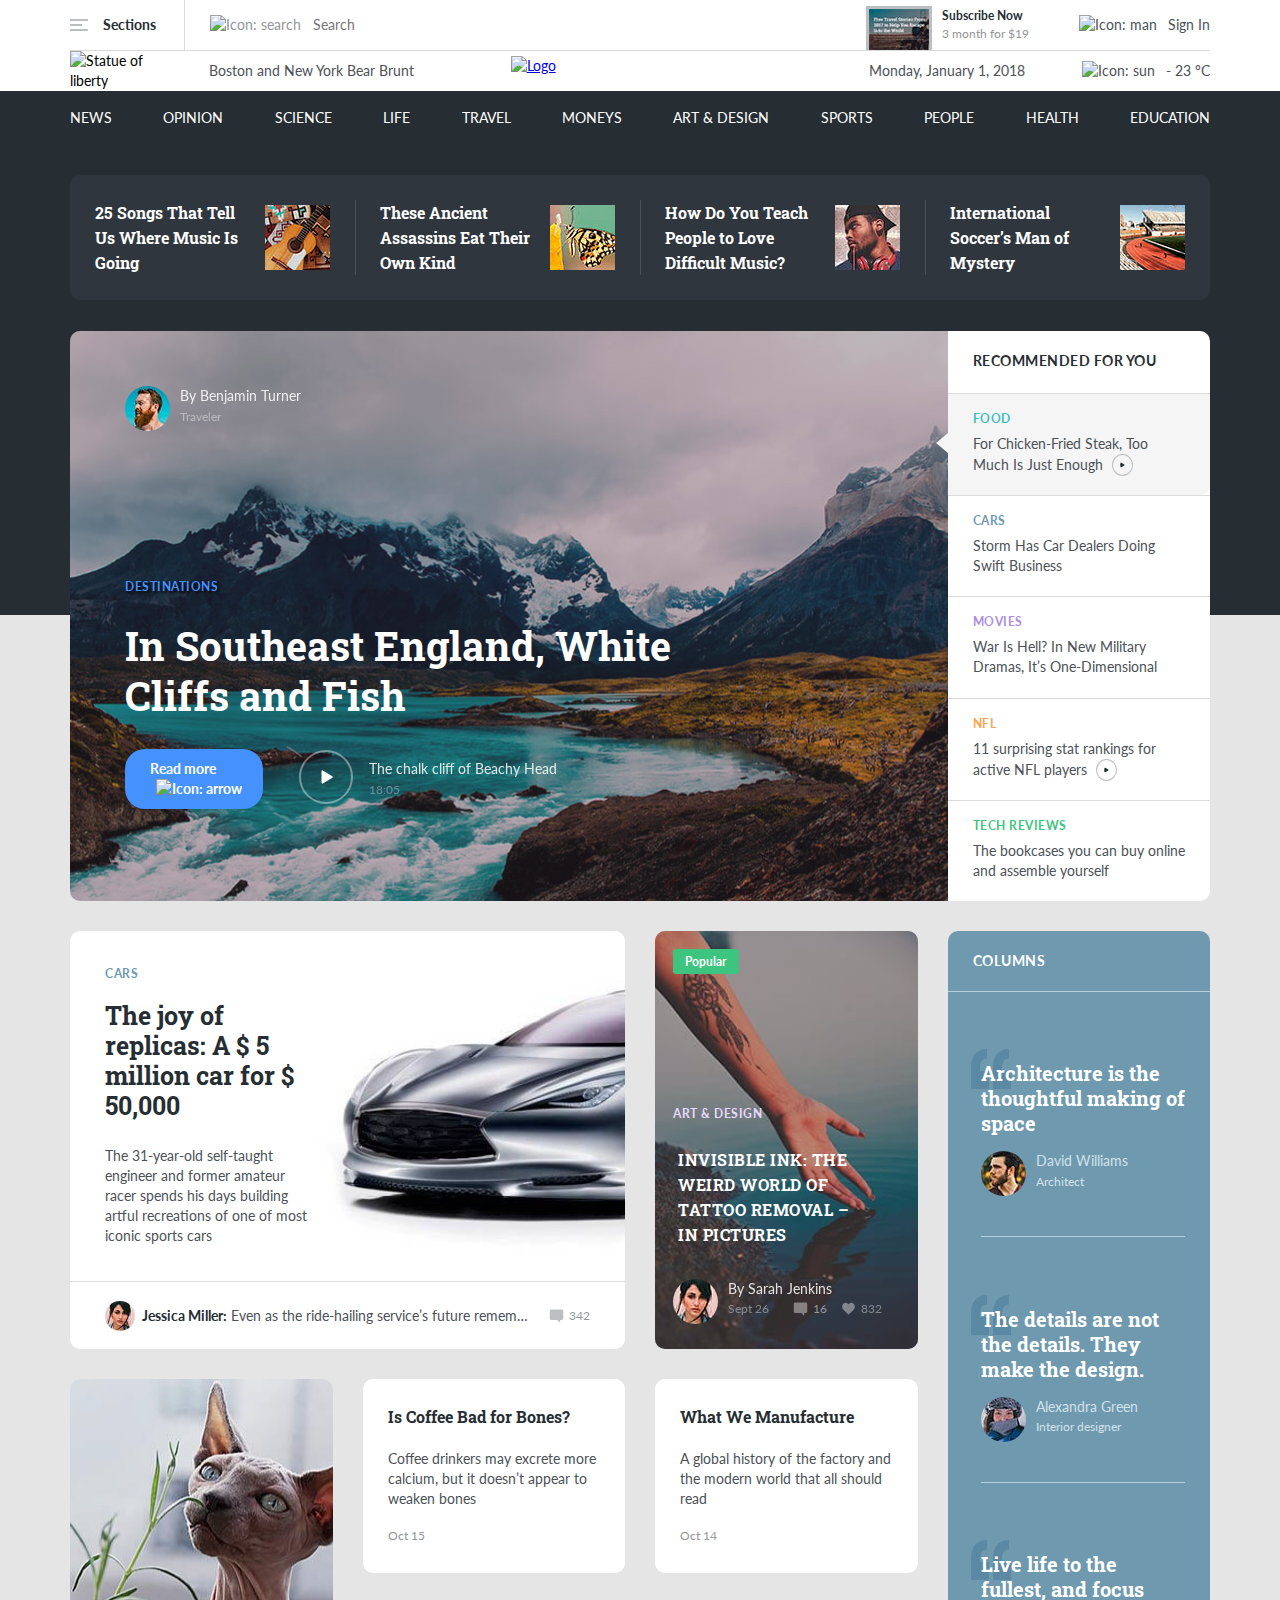
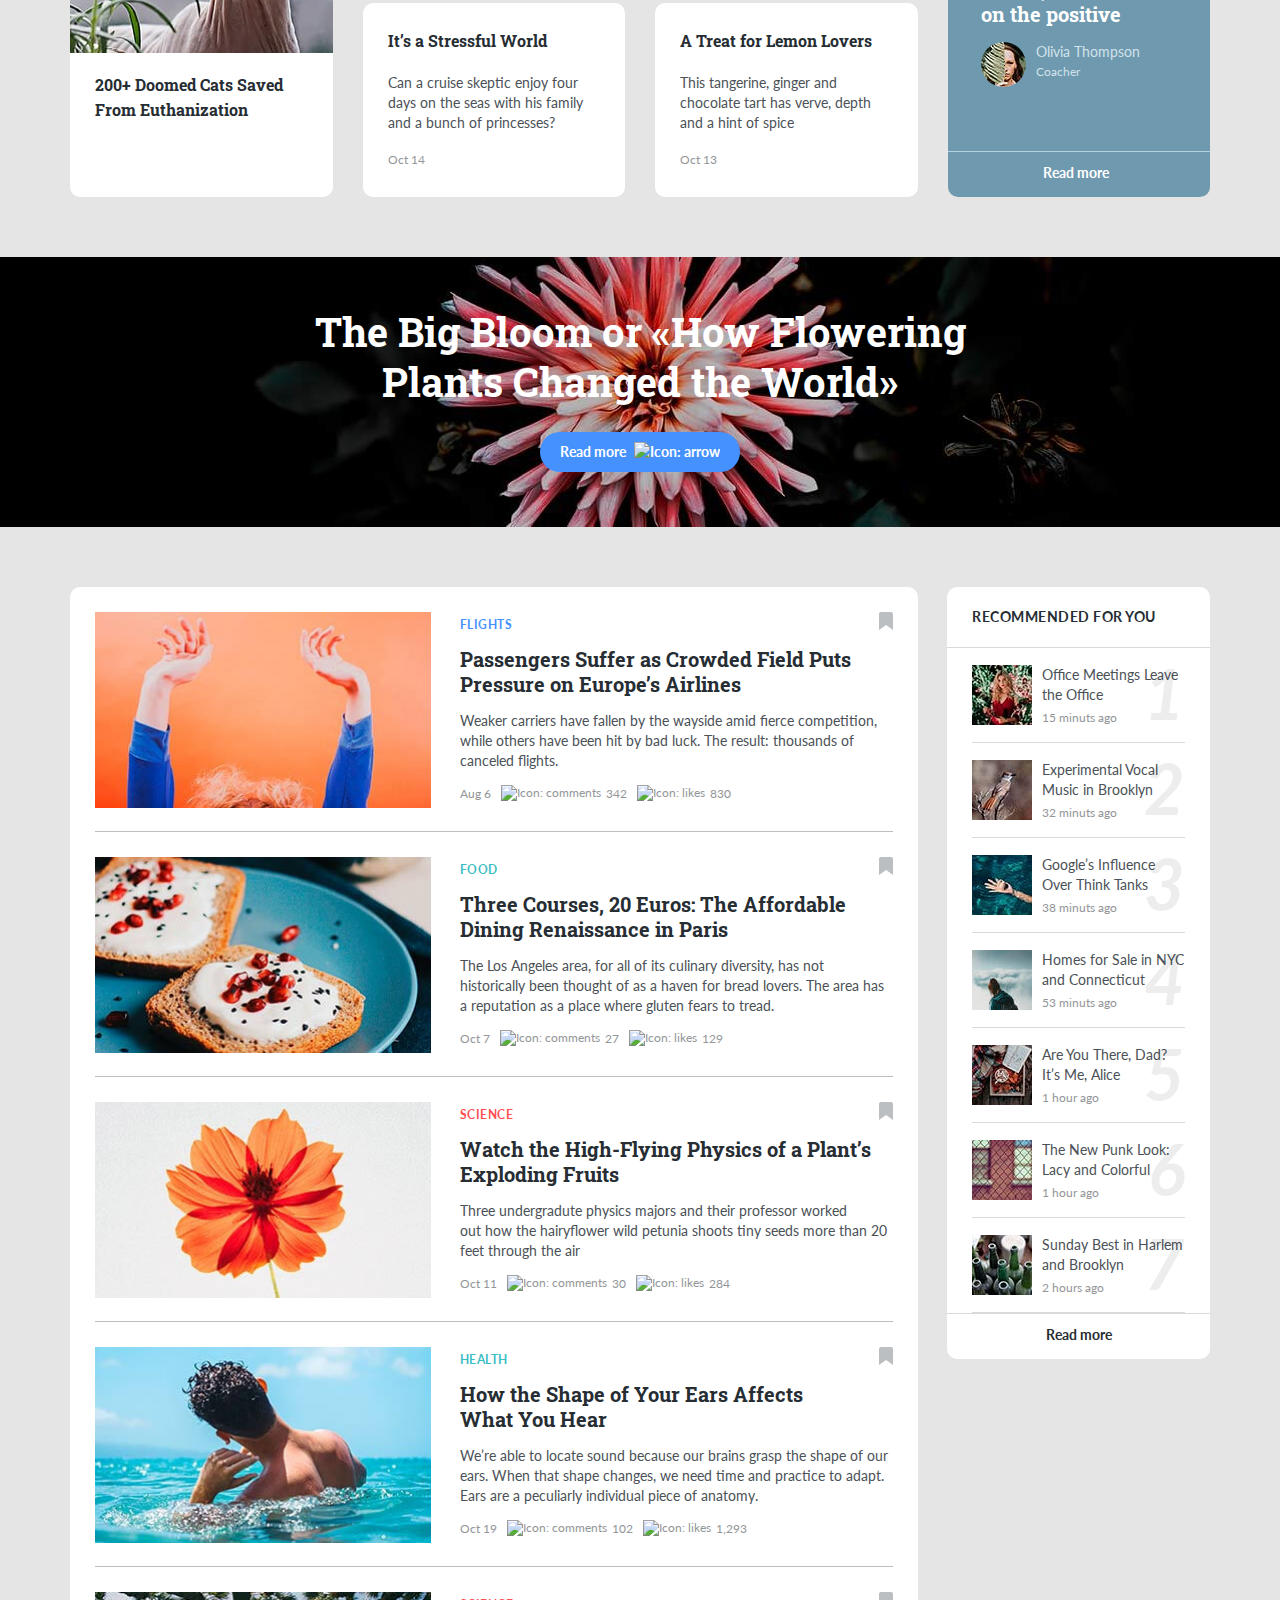
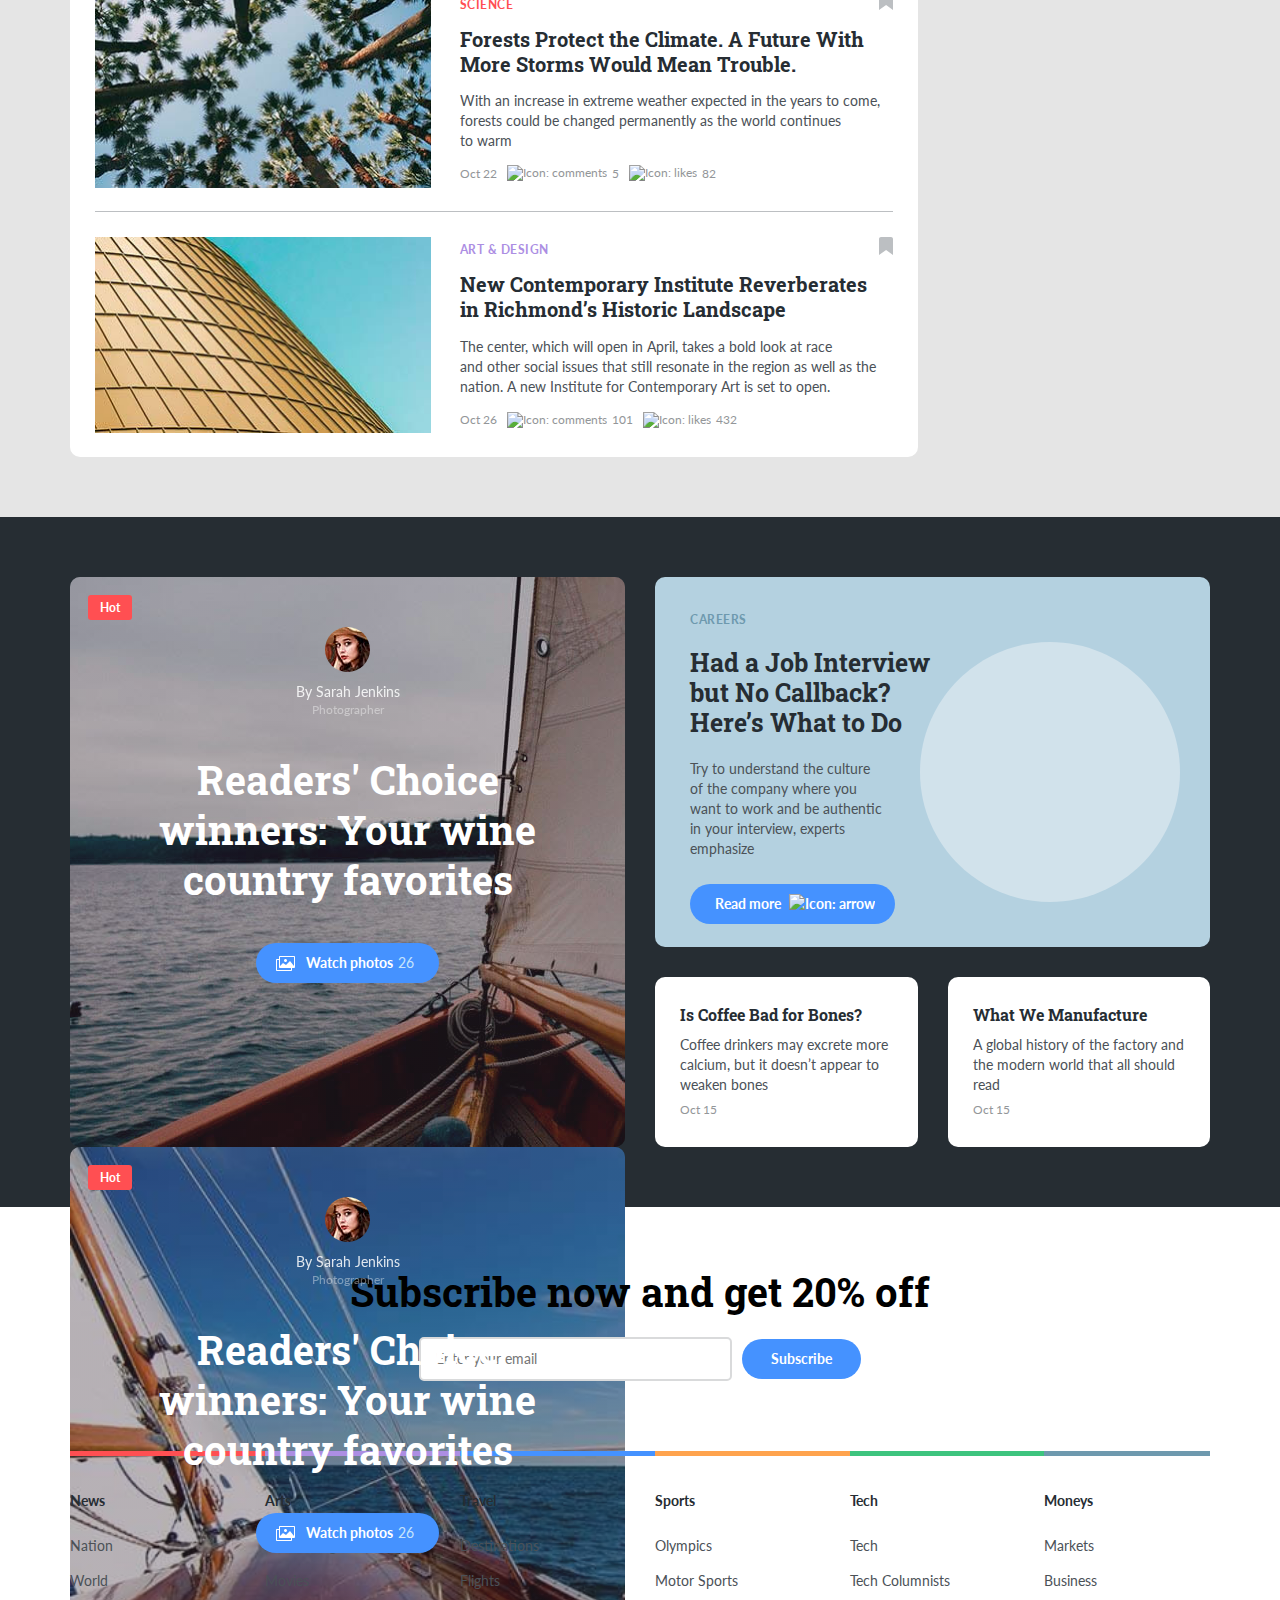
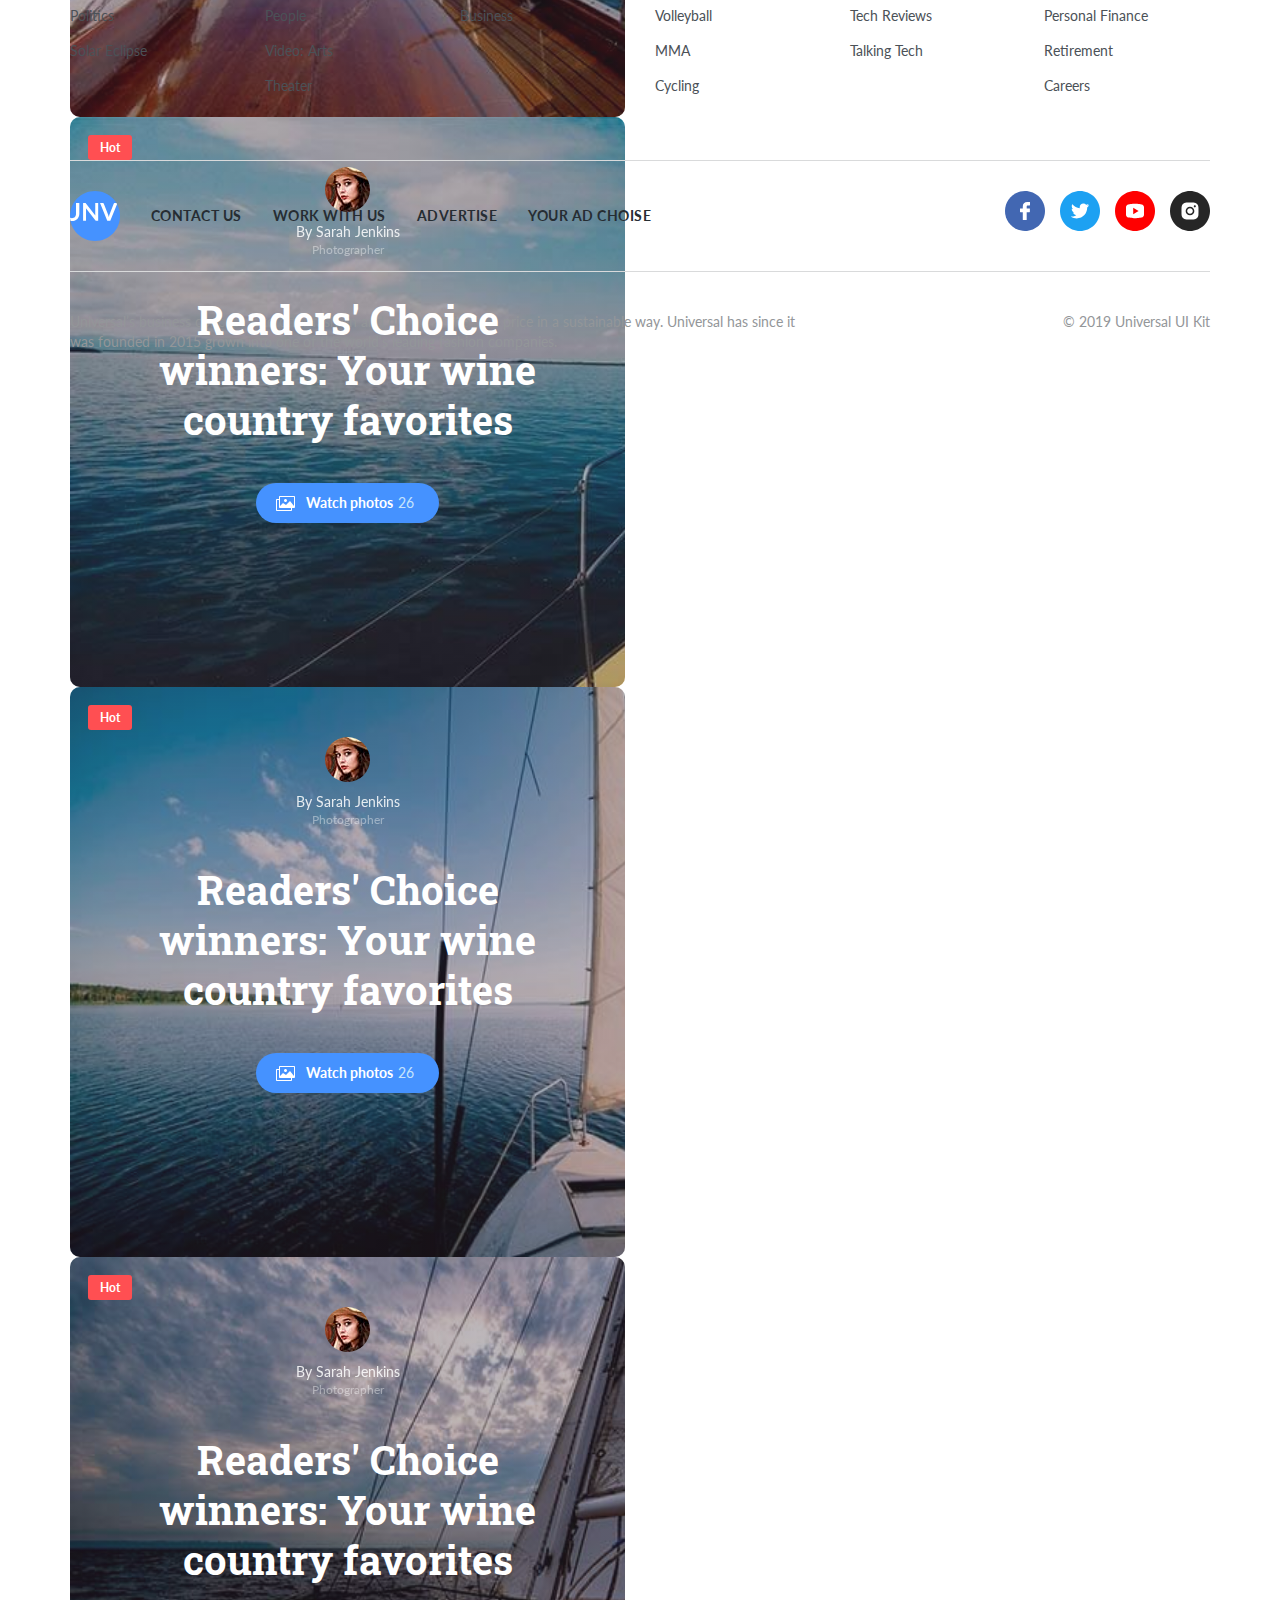
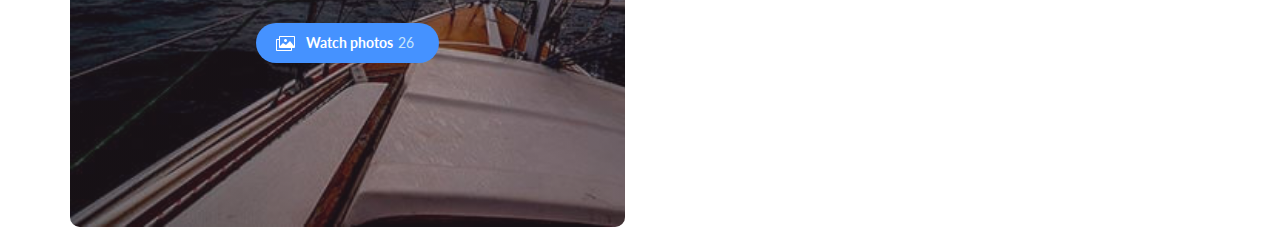
==== commit 4d3c9b63: "fixed: corrected" ====
--- a/index.html
+++ b/index.html
@@ -308,7 +308,6 @@
           id="video-food"
           allow="accelerometer; autoplay; encrypted-media; gyroscope; picture-in-picture"
           allowfullscreen
-          loading="lazy"
         >
         </iframe>
         <iframe
@@ -317,7 +316,6 @@
           id="video-nfl"
           allow="accelerometer; autoplay; encrypted-media; gyroscope; picture-in-picture"
           allowfullscreen
-          loading="lazy"
         ></iframe>
         <div class="recommendations__tabs">
           <ul class="content recommendations__content">
@@ -391,7 +389,7 @@
                 Bayerische Motoren Werke AG
               </h2>
               <!-- /.content__title -->
-              <a href="#" class="content__more">
+              <a href="article.html" class="content__more">
                 Read more
                 <img
                   src="img/recommendations/arrow.svg"
@@ -422,7 +420,7 @@
               <a href="article.html" class="content__more">
                 Read more
                 <img
-                  src="img/recommendations/Arrow.svg"
+                  src="img/recommendations/arrow.svg"
                   alt="Icon: arrow"
                   class="content__arrow"
               /></a>
@@ -450,7 +448,7 @@
               <a href="article.html" class="content__more">
                 Read more
                 <img
-                  src="img/recommendations/Arrow.svg"
+                  src="img/recommendations/arrow.svg"
                   alt="Icon: arrow"
                   class="content__arrow"
               /></a>
@@ -497,7 +495,7 @@
               <a href="article.html" class="content__more">
                 Read more
                 <img
-                  src="img/recommendations/Arrow.svg"
+                  src="img/recommendations/arrow.svg"
                   alt="Icon: arrow"
                   class="content__arrow"
               /></a>
@@ -1141,106 +1139,122 @@
             <li
               class="articles-recommendation__item articles-recommendation__item--1"
             >
-              <img
-                src="img/articles/item-1.jpg"
-                loading="lazy"
-                alt="recommendation-1"
-                class="articles-recommendation__image"
-              />
-              <h5 class="articles-recommendation__title-item">
-                Office Meetings Leave the Office
-              </h5>
-              <span class="articles-recommendation__time">15 minuts ago</span>
+              <a href="article.html" class="articles-recommendation__link">
+                <img
+                  src="img/articles/item-1.jpg"
+                  loading="lazy"
+                  alt="recommendation-1"
+                  class="articles-recommendation__image"
+                />
+                <h5 class="articles-recommendation__title-item">
+                  Office Meetings Leave the Office
+                </h5>
+                <span class="articles-recommendation__time">15 minuts ago</span>
+              </a>
             </li>
             <!-- /.articles-recommendation__item -->
             <li
               class="articles-recommendation__item articles-recommendation__item--2"
             >
-              <img
-                src="img/articles/item-2.jpg"
-                loading="lazy"
-                alt="recommendation-2"
-                class="articles-recommendation__image"
-              />
-              <h5 class="articles-recommendation__title-item">
-                Experimental Vocal Music in Brooklyn
-              </h5>
-              <span class="articles-recommendation__time">32 minuts ago</span>
+              <a href="" class="articles-recommendation__link">
+                <img
+                  src="img/articles/item-2.jpg"
+                  loading="lazy"
+                  alt="recommendation-2"
+                  class="articles-recommendation__image"
+                />
+                <h5 class="articles-recommendation__title-item">
+                  Experimental Vocal Music in Brooklyn
+                </h5>
+                <span class="articles-recommendation__time"
+                  >32 minuts ago</span
+                ></a
+              >
             </li>
             <!-- /.articles-recommendation__item -->
             <li
               class="articles-recommendation__item articles-recommendation__item--3"
             >
-              <img
-                src="img/articles/item-3.jpg"
-                loading="lazy"
-                alt="recommendation-3"
-                class="articles-recommendation__image"
-              />
-              <h5 class="articles-recommendation__title-item">
-                Google’s Influence Over Think Tanks
-              </h5>
-              <span class="articles-recommendation__time">38 minuts ago</span>
+              <a href="article.html" class="articles-recommendation__link">
+                <img
+                  src="img/articles/item-3.jpg"
+                  loading="lazy"
+                  alt="recommendation-3"
+                  class="articles-recommendation__image"
+                />
+                <h5 class="articles-recommendation__title-item">
+                  Google’s Influence Over Think Tanks
+                </h5>
+                <span class="articles-recommendation__time">38 minuts ago</span>
+              </a>
             </li>
             <!-- /.articles-recommendation__item -->
             <li
               class="articles-recommendation__item articles-recommendation__item--4"
             >
-              <img
-                src="img/articles/item-4.jpg"
-                loading="lazy"
-                alt="recommendation-4"
-                class="articles-recommendation__image"
-              />
-              <h5 class="articles-recommendation__title-item">
-                Homes for Sale in NYC and Connecticut
-              </h5>
-              <span class="articles-recommendation__time">53 minuts ago</span>
+              <a href="article.html" class="articles-recommendation__link">
+                <img
+                  src="img/articles/item-4.jpg"
+                  loading="lazy"
+                  alt="recommendation-4"
+                  class="articles-recommendation__image"
+                />
+                <h5 class="articles-recommendation__title-item">
+                  Homes for Sale in NYC and Connecticut
+                </h5>
+                <span class="articles-recommendation__time">53 minuts ago</span>
+              </a>
             </li>
             <!-- /.articles-recommendation__item -->
             <li
               class="articles-recommendation__item articles-recommendation__item--5"
             >
-              <img
-                src="img/articles/item-5.jpg"
-                loading="lazy"
-                alt="recommendation-5"
-                class="articles-recommendation__image"
-              />
-              <h5 class="articles-recommendation__title-item">
-                Are You There, Dad? It’s Me, Alice
-              </h5>
-              <span class="articles-recommendation__time">1 hour ago</span>
+              <a href="article.html" class="articles-recommendation__link">
+                <img
+                  src="img/articles/item-5.jpg"
+                  loading="lazy"
+                  alt="recommendation-5"
+                  class="articles-recommendation__image"
+                />
+                <h5 class="articles-recommendation__title-item">
+                  Are You There, Dad? It’s Me, Alice
+                </h5>
+                <span class="articles-recommendation__time">1 hour ago</span>
+              </a>
             </li>
             <!-- /.articles-recommendation__item -->
             <li
               class="articles-recommendation__item articles-recommendation__item--6"
             >
-              <img
-                src="img/articles/item-6.jpg"
-                loading="lazy"
-                alt="recommendation-6"
-                class="articles-recommendation__image"
-              />
-              <h5 class="articles-recommendation__title-item">
-                The New Punk Look: Lacy and Colorful
-              </h5>
-              <span class="articles-recommendation__time">1 hour ago</span>
+              <a href="article.html" class="articles-recommendation__link">
+                <img
+                  src="img/articles/item-6.jpg"
+                  loading="lazy"
+                  alt="recommendation-6"
+                  class="articles-recommendation__image"
+                />
+                <h5 class="articles-recommendation__title-item">
+                  The New Punk Look: Lacy and Colorful
+                </h5>
+                <span class="articles-recommendation__time">1 hour ago</span>
+              </a>
             </li>
             <!-- /.articles-recommendation__item -->
             <li
               class="articles-recommendation__item articles-recommendation__item--7"
             >
-              <img
-                src="img/articles/item-7.jpg"
-                loading="lazy"
-                alt="recommendation-7"
-                class="articles-recommendation__image"
-              />
-              <h5 class="articles-recommendation__title-item">
-                Sunday Best in Harlem and Brooklyn
-              </h5>
-              <span class="articles-recommendation__time">2 hours ago</span>
+              <a href="article.html" class="articles-recommendation__link">
+                <img
+                  src="img/articles/item-7.jpg"
+                  loading="lazy"
+                  alt="recommendation-7"
+                  class="articles-recommendation__image"
+                />
+                <h5 class="articles-recommendation__title-item">
+                  Sunday Best in Harlem and Brooklyn
+                </h5>
+                <span class="articles-recommendation__time">2 hours ago</span>
+              </a>
             </li>
             <!-- /.articles-recommendation__item -->
           </ul>
@@ -1624,28 +1638,44 @@
           </div>
           <!-- /.footer-info__contacts -->
           <div class="footer-info__socials">
-            <a href="https://www.facebook.com/" class="footer-info__social">
+            <a
+              target="_blank"
+              href="https://www.facebook.com/"
+              class="footer-info__social"
+            >
               <img
                 src="img/footer/fb.svg"
                 alt="Icon: facebook"
                 class="footer-info__icon"
               />
             </a>
-            <a href="https://www.twitter.com" class="footer-info__social">
+            <a
+              target="_blank"
+              href="https://www.twitter.com"
+              class="footer-info__social"
+            >
               <img
                 src="img/footer/tw.svg"
                 alt="Icon: twitter"
                 class="footer-info__icon"
               />
             </a>
-            <a href="https://www.youtube.com" class="footer-info__social">
+            <a
+              target="_blank"
+              href="https://www.youtube.com"
+              class="footer-info__social"
+            >
               <img
                 src="img/footer/youtube.svg"
                 alt="Icon: youtube"
                 class="footer-info__icon"
               />
             </a>
-            <a href="https://www.instagram.com" class="footer-info__social">
+            <a
+              target="_blank"
+              href="https://www.instagram.com"
+              class="footer-info__social"
+            >
               <img
                 src="img/footer/instagram.svg"
                 alt="Icon: instagram"
--- a/css/style.css
+++ b/css/style.css
@@ -1,2 +1,2 @@
-*{box-sizing:border-box}body{font-family:'Lato', sans-serif}.main-container{max-width:1140px;margin:auto;position:relative}.article-container{max-width:950px;margin:auto;position:relative}button{cursor:pointer;border:none;outline:none}form{outline:none}.lock-scroll{overflow-y:hidden}.thank-title{font-family:Roboto Slab;font-style:normal;font-weight:bold;font-size:40px;line-height:50px}.to-main{font-size:14px;line-height:20px;color:#4B5157;font-weight:bold;text-decoration:underline}/*! normalize.css v8.0.1 | MIT License | github.com/necolas/normalize.css */html{line-height:1.15;-webkit-text-size-adjust:100%}body{margin:0}main{display:block}h1{font-size:2em;margin:0.67em 0}hr{box-sizing:content-box;height:0;overflow:visible}pre{font-family:monospace, monospace;font-size:1em}a{background-color:transparent}abbr[title]{border-bottom:none;text-decoration:underline;text-decoration:underline dotted}b,strong{font-weight:bolder}code,kbd,samp{font-family:monospace, monospace;font-size:1em}small{font-size:80%}sub,sup{font-size:75%;line-height:0;position:relative;vertical-align:baseline}sub{bottom:-0.25em}sup{top:-0.5em}img{border-style:none}button,input,optgroup,select,textarea{font-family:inherit;font-size:100%;line-height:1.15;margin:0}button,input{overflow:visible}button,select{text-transform:none}button,[type="button"],[type="reset"],[type="submit"]{-webkit-appearance:button}button::-moz-focus-inner,[type="button"]::-moz-focus-inner,[type="reset"]::-moz-focus-inner,[type="submit"]::-moz-focus-inner{border-style:none;padding:0}button:-moz-focusring,[type="button"]:-moz-focusring,[type="reset"]:-moz-focusring,[type="submit"]:-moz-focusring{outline:1px dotted ButtonText}fieldset{padding:0.35em 0.75em 0.625em}legend{box-sizing:border-box;color:inherit;display:table;max-width:100%;padding:0;white-space:normal}progress{vertical-align:baseline}textarea{overflow:auto}[type="checkbox"],[type="radio"]{box-sizing:border-box;padding:0}[type="number"]::-webkit-inner-spin-button,[type="number"]::-webkit-outer-spin-button{height:auto}[type="search"]{-webkit-appearance:textfield;outline-offset:-2px}[type="search"]::-webkit-search-decoration{-webkit-appearance:none}::-webkit-file-upload-button{-webkit-appearance:button;font:inherit}details{display:block}summary{display:list-item}template{display:none}[hidden]{display:none}.header{position:relative;font-style:normal;font-weight:normal;font-size:14px;line-height:20px}.header__mobile{width:20%;display:none;background-color:#262D33;top:51px}.header__mobile--visible{display:block;position:fixed;width:100%;height:100%;z-index:10}.header-mobile__list{padding-left:0;margin-top:0;margin-bottom:0;text-transform:uppercase;display:flex;flex-direction:column;justify-content:space-between;list-style:none;height:100%}.header-mobile__item{padding:15px 0}.header__dropdown{width:20%;display:none;background-color:#262D33;top:51px}.header__dropdown--visible{display:block;position:fixed;z-index:10}.header-dropdown__list{padding-left:30px;margin-top:0;margin-bottom:0;text-transform:uppercase;display:flex;flex-direction:column;list-style:none}.header-dropdown__item{padding:15px 0}.header__fixed{top:0;width:100%;background:#fff;position:fixed;z-index:100}.header__container--top{display:grid;grid-template-columns:10% repeat(10, 1fr) 12%;align-items:center;border-bottom:1px solid #D9DADB}.header__container--bottom{display:grid;grid-template-columns:10% repeat(10, 1fr) 12%;align-items:center}.header__container--nav{display:flex;justify-content:space-between}.header-subscribe__text{display:block;color:#262D33;font-style:normal;font-weight:bold;font-size:12px;line-height:15px}.header-subscribe__price{color:#939699;font-style:normal;font-weight:normal;font-size:12px;line-height:15px}.header-top__sections{display:flex;align-items:center;padding:15px 25px 15px 0;background-color:#fff;border:none}.header-top__sections-text{font-style:normal;font-weight:bold;font-size:14px;line-height:20px;color:#262D33;z-index:10}.header-top__button{width:18px;height:14px;display:flex;flex-direction:column;justify-content:space-between;margin-right:15px;padding-left:0;outline:none;border:none;background-color:transparent;z-index:10}.header-top__search{padding:15px 0 15px 25px;grid-column:2;grid-column:2 / 8;display:flex;align-items:center;margin-right:auto;color:#939699}.header-top__man{margin-right:11px}.header-top__stories{width:66px;height:44px;border:3px solid #BCBFC2;border-bottom:none;margin-right:10px;grid-column:11;align-self:end}.header-top__subscribe{grid-column:12 / 13;text-decoration:none}.header-bottom{margin-top:51px}.header-bottom__freedom{max-width:100%;justify-self:end}.header-bottom__text{margin-right:auto;padding-left:25px;grid-column:2 / 6;color:#4B5157}.header-bottom__logo{margin-left:auto;margin-right:auto;grid-column:6 / 9;width:184px;height:31px}.header-bottom__date{grid-column:11 / 13;color:#4B5157}.header-bottom__weather{grid-column:13 / 14;justify-self:end;display:flex;align-items:center;color:#4B5157}.header-bottom__sun{margin-right:11px}.header-nav{background-color:#262D33;padding:17px 0;text-transform:uppercase}.header-nav__link{color:#fff;text-decoration:none}.button__line{background-color:#BCBFC2}.button__line--long{width:18px;height:2px}.button__line--short{width:12px;height:2px}.button__sections{font-style:normal;font-weight:bold;font-size:14px;line-height:20px}.search{border-left:1px solid #D9DADB}.search__image{margin-right:10px}.search__input{outline:none;border:none}.sign-in{grid-column:13 / 14;justify-self:end;display:flex;align-items:center;text-decoration:none;color:#4B5157}.logo__image{width:100%;height:100%}.background-compilation{background-color:#262D33;padding:30px 0 315px 0;width:100%}.compilation{background:#30363D;border-radius:10px;display:flex;justify-content:space-between;padding:25px}.compilation__item{display:flex;justify-content:space-between;align-items:center;max-width:261px;border-right:1px solid #4B5157;padding-right:25px;text-decoration:none}.compilation__item:last-child{border:none;padding-right:0}.compilation__text{max-width:155px;margin:0 15px 0 0;font-family:Roboto Slab;font-style:normal;font-weight:bold;font-size:16px;line-height:25px;color:#fff}.compilation__image{object-fit:cover;height:65px}.recommendations{background-color:#E5E5E5;height:316px}.recommendations__container{position:relative;min-height:570px;height:316px}.recommendations__tabs{display:flex;position:absolute;top:-300px}.recommendations__overlay{position:fixed;left:0;top:0;right:0;bottom:0;z-index:100;visibility:hidden}.recommendations__overlay--visible{visibility:visible}.recommendations__video{display:none;top:-50%;width:77%;height:100%;position:absolute;object-fit:contain;border:0}.recommendations__video--visible{display:block;z-index:100}.recommendations__list{height:570px;display:flex;flex-wrap:wrap;list-style:none;padding:0;background-color:#fff;border-radius:0 10px 10px 0}.content{position:relative;flex-shrink:0;padding-left:0;flex-basis:77%;height:570px;border-radius:10px 0 0 10px;overflow:hidden}.content::after{content:'';position:absolute;width:100%;height:100%;top:0;right:0;bottom:0;left:0;background:linear-gradient(0deg, rgba(64,48,61,0.35), rgba(64,48,61,0.35))}.content__item{display:none;width:100%;height:100%;padding:55px 55px 92px 55px;left:0;background-repeat:no-repeat;background-size:cover}.content__item--visible{display:flex;flex-wrap:wrap;align-content:space-between;height:100%}.content__item--food{background-image:url(../img/recommendations/food.png)}.content__item--cars{background-image:url(../img/recommendations/cars.jpg);background-position:right}.content__item--movies{background-image:url(../img/recommendations/movies.jpg)}.content__item--nfl{background-image:url(../img/recommendations/nfl.jpg)}.content__item--tech{background-image:url(../img/recommendations/tech.jpg)}.content__author{flex-basis:100%;display:flex;align-self:flex-start;margin-bottom:145px;z-index:1}.content__avatar{border-radius:50%;margin-right:10px;width:45px;height:45px}.content__info{max-width:121px}.content__name{font-style:normal;font-weight:normal;font-size:14px;line-height:20px;color:#fff;opacity:0.85}.content__sign{font-style:normal;font-weight:normal;font-size:12px;line-height:15px;color:#fff;opacity:0.4}.content__destinations{flex-basis:100%;align-self:center;font-style:normal;font-weight:bold;font-size:12px;line-height:15px;letter-spacing:0.5px;text-transform:uppercase;color:#4592FF;text-shadow:2px 2px 3px #000000;margin-bottom:25px;z-index:1}.content__title{max-width:600px;flex-basis:100%;font-family:Roboto Slab;font-style:normal;font-weight:bold;font-size:40px;line-height:50px;color:#fff;margin:0 0 25px 0;z-index:1}.content__more{flex-basis:30%;padding:10px 20px 10px 25px;max-width:138px;margin-right:30px;align-self:center;font-style:normal;font-weight:bold;font-size:14px;line-height:20px;color:#fff;background-color:#4592FF;border-radius:20px;text-decoration:none;z-index:1}.content__arrow{margin-left:6px}.content__view-container{display:flex;z-index:1}.content__button{background:none}.content__play{padding:17px;margin-right:10px;border-radius:50%;border:2px solid rgba(255,255,255,0.4)}.content__location{margin-right:auto;align-self:center;max-width:190px;font-style:normal;font-weight:normal;font-size:14px;line-height:20px;color:#fff;opacity:0.85;z-index:1}.content__duration{font-style:normal;font-weight:normal;font-size:12px;line-height:15px;color:#fff;opacity:0.4;z-index:1}.list__title{font-style:normal;font-weight:bold;font-size:14px;line-height:20px;letter-spacing:0.5px;text-transform:uppercase;color:#262D33;padding:20px 25px;flex-basis:100%}.list__item{position:relative;padding-left:25px;padding-right:25px;padding-top:17px;padding-bottom:18px;flex-basis:100%;border-top:1px solid #D9DADB;cursor:pointer}.list__item--visible{background-color:#F5F5F5;border-radius:0 0 10px 0}.item__title{margin:0;margin-bottom:8px;font-style:normal;font-weight:bold;font-size:12px;line-height:15px;letter-spacing:0.5px;text-transform:uppercase}.item__title--turquoise{color:#3BBDC4}.item__title--blue{color:#6e99ae}.item__title--purple{color:#AC8EE3}.item__title--orange{color:#FFA34D}.item__title--green{color:#3DC47E}.item__description{display:inline;margin-right:5px;font-style:normal;font-weight:normal;font-size:14px;line-height:20px;color:#4B5157}.item__play{padding:7px;border:1px solid #BCBFC2;border-radius:50%;margin-bottom:-6px}.item__select{display:none;position:absolute;left:-12px;top:50%;transform:translateY(-60%);z-index:9}.item__select--visible{display:block}.grid{background-color:#E5E5E5;padding-bottom:60px}.grid__container{display:grid;grid-template-columns:repeat(4, minmax(min-content, 1fr));grid-template-rows:repeat(4, minmax(min-content, 1fr));grid-gap:30px}.grid__item{background-color:#fff;border-radius:10px;overflow:hidden;text-decoration:none}.grid__item--1{grid-column:1/3;grid-row:span 2;padding:15px 0 0 0;display:flex;flex-wrap:wrap}.grid__item--2{position:relative;grid-column:3;grid-row:span 2;display:flex;flex-wrap:wrap;align-content:space-between;padding:18px 18px 25px 18px;background-image:url(../img/grid/art.png);background-repeat:no-repeat;background-size:cover;background-position:right}.grid__item--2::after{content:'';position:absolute;width:100%;height:100%;top:0;right:0;bottom:0;left:0;background:linear-gradient(0deg, rgba(64,48,61,0.35), rgba(64,48,61,0.35))}.grid__item--3{grid-column:1/2;grid-row:span 2}.grid__item--4{grid-column:2/3;grid-row:span 1;padding:25px 25px 30px 25px;display:flex;flex-direction:column;justify-content:space-between}.grid__item--5{grid-column:3/4;grid-row:span 1;padding:25px 25px 30px 25px;display:flex;flex-direction:column;justify-content:space-between}.grid__item--6{grid-column:2/3;grid-row:span 1;padding:25px 25px 30px 25px;display:flex;flex-direction:column;justify-content:space-between}.grid__item--7{grid-column:3/4;grid-row:span 1;padding:25px 25px 30px 25px;display:flex;flex-direction:column;justify-content:space-between}.grid__columns{grid-column:4/5;grid-row:1/5;background-color:#6E99AE;border-radius:10px;z-index:0}.grid-item__main{flex-basis:40%;flex-grow:1;padding-left:35px}.grid-item__category{margin-top:20px;margin-bottom:20px;font-style:normal;font-weight:bold;font-size:12px;line-height:15px;letter-spacing:0.5px;text-transform:uppercase}.grid-item__category--blue{color:#6E99AE}.grid-item__category--purple{color:#E7D9FF;flex-basis:100%;margin:0;z-index:1;margin-bottom:10px}.grid-item__title{font-family:Roboto Slab;font-style:normal;font-weight:bold;margin-top:0}.grid-item__title--car{font-size:25px;line-height:30px;color:#262D33}.grid-item__title--art{max-width:175px;font-size:16px;line-height:25px;letter-spacing:0.5px;text-transform:uppercase;color:#fff;margin-left:5px;margin-bottom:15px;z-index:1}.grid-item__title--cat{margin:15px 25px 30px 25px;font-size:16px;line-height:25px;color:#262D33}.grid-item__title--other{font-size:16px;line-height:25px;color:#262D33;margin:0}.grid-item__text{font-style:normal;font-weight:normal;font-size:14px;line-height:20px;color:#4B5157}.grid-item__image{object-fit:cover}.grid-item__image--car{height:80%;flex-basis:288px}.grid-item__image--cat{width:100%}.grid-item__minor{flex-basis:100%;display:flex;align-items:center;justify-content:space-between;padding:12px 35px;border-top:1px solid #D9DADB}.grid-item__author--1{display:flex;align-items:center;justify-content:space-between;flex-basis:430px}.grid-item__author--2{max-height:45px;display:flex;flex-direction:column;flex-wrap:wrap;z-index:1}.grid-item__avatar--30{width:30px;height:30px;border-radius:50%}.grid-item__avatar--45{max-width:45px;height:45px;border-radius:50%;margin-right:10px;flex-basis:100%}.grid-item__name{font-style:normal;font-size:14px;line-height:20px}.grid-item__name--miller{font-weight:bold;color:#262D33}.grid-item__name--jenkins{font-weight:normal;color:#fff;flex-basis:50%;margin-right:50px;opacity:0.85}.grid-item__comment{margin-right:auto;margin-left:auto}.grid-item__text-comment{font-style:normal;font-weight:normal;font-size:14px;line-height:20px;color:#4B5157}.grid-item__comments--car{flex-basis:41px;display:flex;align-items:center;justify-content:space-between}.grid-item__comments--art{flex-basis:34px;display:flex;align-items:center;justify-content:space-between}.grid-item__number-comments{font-style:normal;font-weight:normal;font-size:12px;line-height:15px;color:#939699}.grid-item__number-likes{font-style:normal;font-weight:normal;font-size:12px;line-height:15px;color:#fff;opacity:0.4}.grid-item__popular{flex-basis:100%;max-width:66px;flex-grow:0;margin-bottom:115px;font-style:normal;font-weight:bold;font-size:12px;line-height:15px;color:#fff;padding:5px 12px;border-radius:3px;background-color:#3DC47E;z-index:1}.grid-item__info{flex-basis:50%;display:flex;justify-content:space-between;max-height:15px}.grid-item__date--art{font-style:normal;font-weight:normal;font-size:12px;line-height:15px;color:#fff;opacity:0.4;margin-right:10px}.grid-item__date--other{font-style:normal;font-weight:normal;font-size:12px;line-height:15px;color:#939699}.grid-item__icon-comments{margin-right:5px}.grid-item__likes{flex-basis:41px;display:flex;align-items:center;justify-content:space-between}.grid-columns{display:flex;flex-wrap:wrap;align-content:space-between;justify-content:space-between}.grid-columns__title{flex-basis:100%;padding:20px 25px;margin:0;font-style:normal;font-weight:bold;font-size:14px;line-height:20px;letter-spacing:0.5px;text-transform:uppercase;color:#fff;border-bottom:1px solid #B4D1E0}.grid-columns__title-item{font-family:Roboto Slab;font-style:normal;font-weight:bold;font-size:20px;line-height:25px;color:#fff;margin:0 0 15px 0}.grid-columns__item{position:relative;margin-left:33px;margin-right:25px;padding-top:45px;padding-bottom:40px;border-bottom:1px solid #B4D1E0;text-decoration:none}.grid-columns__item:nth-child(4){border:none}.grid-columns__item::before{content:'';position:absolute;left:-10px;top:33px;width:40px;height:40px;background-image:url(../img/grid/Quote.svg);background-repeat:no-repeat;z-index:-1}.grid-columns__more{padding:11px 95px 14px 95px;flex-basis:100%;text-decoration:none;font-style:normal;font-weight:bold;font-size:14px;line-height:20px;color:#fff;border-top:1px solid #B4D1E0}.grid-columns__author{display:flex;flex-direction:column;flex-wrap:wrap;align-content:flex-start;height:45px}.grid-columns__avatar{width:45px;border-radius:50%;margin-right:10px}.grid-columns__name{flex-basis:50%;font-style:normal;font-weight:normal;font-size:14px;line-height:20px;color:#D1E2EB}.grid-columns__profession{flex-basis:50%;font-style:normal;font-weight:normal;font-size:12px;line-height:15px;color:#D1E2EB}.flower{background-image:url(../img/flower/flower.png);background-position:center;height:270px;padding:50px 210px 55px 210px}.flower__container{display:flex;flex-wrap:wrap;justify-content:center;align-content:space-between;height:100%;width:770px}.flower__title{text-align:center;margin:0;font-family:Roboto Slab;font-style:normal;font-weight:bold;font-size:40px;line-height:50px;color:#fff}.flower__more{padding:10px 20px;background:#4592FF;border-radius:20px;font-style:normal;font-weight:bold;font-size:14px;line-height:20px;color:#fff;text-decoration:none}.flower__arrow{margin-left:5px}.articles{background-color:#E5E5E5}.articles__container{display:flex;justify-content:space-between;align-items:flex-start;padding:60px 0}.articles__categories{padding:0 25px;border-radius:10px;overflow:hidden;background-color:#fff;flex-basis:848px;margin-right:29px}.articles-categories__card{text-decoration:none;position:relative;padding-top:25px;padding-bottom:25px;height:245px;display:flex;flex-wrap:wrap;justify-content:space-between;flex-direction:column;border-bottom:1px solid #BCBFC2}.articles-categories__card:last-child{border:none}.articles-categories__image{object-fit:cover;margin-right:25px;width:336px}.articles-categories__category{margin-top:5px;margin-bottom:0;font-style:normal;font-weight:bold;font-size:12px;line-height:15px;letter-spacing:0.5px;text-transform:uppercase}.articles-categories__category--flights{color:#4592FF}.articles-categories__category--food{color:#3BBDC4}.articles-categories__category--science{color:#FF4F52}.articles-categories__category--health{color:#3BBDC4}.articles-categories__category--art{color:#AC8EE3}.articles-categories__title{margin-top:0;margin-bottom:0;max-width:426px;font-family:Roboto Slab;font-style:normal;font-weight:bold;font-size:20px;line-height:25px;color:#262D33;text-decoration:none}.articles-categories__text{max-width:430px;font-style:normal;font-weight:normal;font-size:14px;line-height:20px;color:#4B5157}.articles-categories__info{display:flex;align-items:center;max-height:15px;margin-bottom:5px;font-style:normal;font-weight:normal;font-size:12px;line-height:15px;color:#939699}.articles-categories__date{margin-right:10px}.articles-categories__comments{margin-right:10px;display:flex;align-items:center}.articles-categories__icon-comments{margin-right:5px}.articles-categories__likes{display:flex;align-items:center}.articles-categories__icon-likes{margin-right:5px}.articles-categories__flag{position:absolute;width:14px;height:18px;right:0;top:25;cursor:pointer;fill:#BCBFC2}.articles-categories__flag--select{fill:#FF4F52}.articles__recommendation{border-radius:10px;overflow:hidden;background-color:#fff;flex-basis:263px;height:auto;display:flex;flex-direction:column}.articles-recommendation__title{margin:0;padding:20px 25px 20px 25px;border-bottom:1px solid #D9DADB;font-style:normal;font-weight:bold;font-size:14px;line-height:20px;letter-spacing:0.5px;text-transform:uppercase;color:#262D33}.articles-recommendation__title-item{max-width:143px;font-style:normal;font-weight:normal;font-size:14px;line-height:20px;color:#4B5157;height:50%;margin:0}.articles-recommendation__items{margin:0;list-style:none;padding:0;border-bottom:1px solid #D9DADB}.articles-recommendation__item{position:relative;display:flex;flex-direction:column;flex-wrap:wrap;justify-content:space-between;padding:17px 0;margin:0 25px;height:94px;border-bottom:1px solid #D9DADB}.articles-recommendation__item:last-child{border:none}.articles-recommendation__item::before{position:absolute;right:0;top:20px;font-style:italic;font-weight:bold;font-size:70px;line-height:50px;color:#262D33;opacity:0.08}.articles-recommendation__item--1::before{content:'1'}.articles-recommendation__item--2::before{content:'2'}.articles-recommendation__item--3::before{content:'3'}.articles-recommendation__item--4::before{content:'4'}.articles-recommendation__item--5::before{content:'5'}.articles-recommendation__item--6::before{content:'6'}.articles-recommendation__item--7::before{content:'7'}.articles-recommendation__image{margin-right:10px}.articles-recommendation__time{font-style:normal;font-weight:normal;font-size:12px;line-height:15px;color:#939699}.articles-recommendation__more{align-self:center;padding-top:11px;padding-bottom:14px;font-style:normal;font-weight:bold;font-size:14px;line-height:20px;color:#262D33;text-decoration:none}.swiper-pagination-bullets{display:flex;justify-content:space-between;width:113px;z-index:1;margin-top:-10px}.swiper-pagination-bullet{width:8px;height:8px;background-color:#D9DADB;display:inline-block;border-radius:50%;margin:0 3px;outline:none;cursor:pointer}.swiper-pagination-bullet-active{background-color:#fff;position:relative}.swiper-pagination-bullet-active::before{content:'';width:16px;height:16px;background-color:transparent;border-radius:50%;border:2px solid #fff;position:absolute;transform:translate(-51%, -29%);z-index:10}.useful{background-color:#262D33;height:100%}.useful-swiper{width:555px;height:570px;margin-left:0;margin-right:30px;display:flex;justify-content:center}.useful__container{display:flex;flex-direction:column;flex-wrap:wrap;height:690px;padding:60px 0}.useful__hot{position:relative;background-size:cover;background-repeat:no-repeat;height:100%;width:100%;padding:0 18px;display:flex;flex-wrap:wrap;align-content:space-between;justify-content:center;border-radius:10px;overflow:hidden}.useful__hot--1{background-image:url(../img/useful/slide-1.png)}.useful__hot--2{background-image:url(../img/useful/slide-2.jpg)}.useful__hot--3{background-image:url(../img/useful/slide-3.jpg)}.useful__hot--4{background-image:url(../img/useful/slide-4.jpg)}.useful__hot--5{background-image:url(../img/useful/slide-5.jpg)}.useful__hot::after{content:'';position:absolute;width:100%;height:100%;top:0;right:0;bottom:0;left:0;background:linear-gradient(0deg, rgba(64,48,61,0.35), rgba(64,48,61,0.35))}.useful-hot__label{position:absolute;top:18px;left:18px;padding:5px 12px;background-color:#FF4F52;border-radius:3px;font-style:normal;font-weight:bold;font-size:12px;line-height:15px;color:#fff;z-index:1}.useful-hot__author{display:flex;flex-wrap:wrap;justify-content:center;max-width:145px;margin-top:50px;z-index:1}.useful-hot__avatar{border-radius:50%;margin-bottom:10px}.useful-hot__name{font-style:normal;font-weight:normal;font-size:14px;line-height:20px;color:#fff;opacity:0.85}.useful-hot__profession{font-style:normal;font-weight:normal;font-size:12px;line-height:15px;color:#fff;opacity:0.4}.useful-hot__title{margin:0;font-family:Roboto Slab;font-style:normal;font-weight:bold;font-size:40px;line-height:50px;text-align:center;color:#fff;flex-basis:470px;z-index:1}.useful-hot__watch{padding:10px 25px 10px 20px;background:#4592FF;border-radius:20px;vertical-align:center;text-decoration:none;font-style:normal;font-weight:bold;font-size:14px;line-height:20px;color:#fff;display:flex;align-items:center;margin-bottom:164px;z-index:1}.useful-hot__image{margin-right:10px}.useful-hot__text{margin-right:5px}.useful-hot__number{font-style:normal;font-weight:normal;font-size:14px;line-height:20px;color:#C5E4FC}.useful__pagination{position:absolute;width:108px;bottom:40px}.useful__careers{position:relative;background-color:#B4D1E0;padding:18px 30px 0 35px;height:370px;width:555px;display:flex;flex-direction:column;align-items:flex-start;justify-content:space-between;border-radius:10px;margin-bottom:30px}.useful-careers__category{font-style:normal;font-weight:bold;font-size:12px;line-height:15px;letter-spacing:0.5px;text-transform:uppercase;color:#6E99AE;margin-top:17px;z-index:1}.useful-careers__title{font-family:Roboto Slab;font-style:normal;font-weight:bold;font-size:25px;line-height:30px;color:#262D33;width:53%;z-index:1}.useful-careers__text{font-style:normal;font-weight:normal;font-size:14px;line-height:20px;color:#4B5157;width:40%;margin-bottom:25px;z-index:1}.useful-careers__more{font-style:normal;font-weight:bold;font-size:14px;line-height:20px;color:#fff;padding:10px 20px 10px 25px;background-color:#4592FF;border-radius:20px;margin-bottom:50px;text-decoration:none;z-index:1}.useful-careers__arrow{margin-left:5px}.useful-careers__oval{position:absolute;right:30px;bottom:45px}.useful-careers__image{position:absolute;right:49px;bottom:0}.useful__others{display:flex;justify-content:space-between;max-width:555px;height:170px}.useful__other{display:flex;flex-direction:column;justify-content:space-between;border-radius:10px;background-color:#fff;padding:25px 25px 30px 25px;text-decoration:none;flex-basis:50%}.useful__other--1{margin-right:30px}.useful-other__title{margin:0;font-family:Roboto Slab;font-style:normal;font-weight:bold;font-size:16px;line-height:25px;color:#262D33}.useful-other__text{font-style:normal;font-weight:normal;font-size:14px;line-height:20px;color:#4B5157}.useful-other__date{font-style:normal;font-weight:normal;font-size:12px;line-height:15px;color:#939699}.footer__subscribe{padding-top:60px;padding-bottom:70px;display:flex;flex-direction:column;justify-content:space-between;align-items:center}.footer-subscribe__title{font-family:Roboto Slab;font-style:normal;font-weight:bold;font-size:40px;line-height:50px;margin-top:0;margin-bottom:20px}.footer-subscribe__form{display:flex;flex-wrap:wrap;align-items:center;justify-content:center}.footer-subscribe__input{position:relative;font-style:normal;font-weight:normal;font-size:14px;line-height:20px;color:#939699;margin-right:10px;border-radius:5px;border-color:#D9DADB;border-style:solid;padding:10px 15px;width:100%}.footer-subscribe__input-group{position:relative;width:313px;margin-right:10px}.footer-subscribe__button{font-style:normal;font-weight:bold;font-size:14px;line-height:20px;color:#fff;padding:10px 29px;background-color:#4592FF;border-radius:20px;min-height:40px}.footer label{color:#ff0000;font-size:12px;position:absolute;bottom:-14px;left:0}.footer__nav{display:flex;justify-content:space-between}.footer-nav__title{margin:0;font-style:normal;font-weight:bold;font-size:14px;line-height:20px;color:#262D33;margin-bottom:25px}.footer-nav__column{flex-grow:1;padding-top:35px;border-top-width:5px;border-top-style:solid;padding-bottom:64px;flex-basis:20%}.footer-nav__column--news{border-top-color:#FF4F52}.footer-nav__column--arts{border-top-color:#AC8EE3}.footer-nav__column--travel{border-top-color:#4592FF}.footer-nav__column--sports{border-top-color:#FFA34D}.footer-nav__column--tech{border-top-color:#3DC47E}.footer-nav__column--moneys{border-top-color:#6E99AE;flex-basis:17%}.footer-nav__list{list-style:none;padding-left:0;margin:0}.footer-nav__item{margin-bottom:15px}.footer-nav__item:last-child{margin-bottom:0}.footer-nav__link{text-decoration:none;font-style:normal;font-weight:normal;font-size:14px;line-height:20px;color:#4B5157}.footer__info{display:flex;justify-content:space-between;padding:30px 0;border-top:1px solid #D9DADB}.footer-info__contacts{flex-basis:51%;display:flex;align-items:center;justify-content:space-between}.footer-info__logo{width:50px;height:50px}.footer-info__link{text-decoration:none;font-style:normal;font-weight:bold;font-size:14px;line-height:20px;letter-spacing:0.5px;text-transform:uppercase;color:#262D33}.footer-info__socials{width:205px;display:flex;justify-content:space-between}.footer-info__icon{width:40px;height:40px}.footer__other{padding:40px 0 55px 0;border-top:1px solid #D9DADB;display:flex;justify-content:space-between}.footer-other__text{max-width:750px;font-style:normal;font-weight:normal;font-size:14px;line-height:20px;color:#939699}.footer-other__copyright{font-style:normal;font-weight:normal;font-size:14px;line-height:20px;color:#939699}.hero{position:relative;background-repeat:no-repeat;background-size:cover}.hero-1{background-image:url(../img/hero/hero-1.png)}.hero-2{background-image:url(../img/hero/hero-2.jpg)}.hero::after{content:'';position:absolute;width:100%;height:100%;top:0;right:0;bottom:0;left:0;background:linear-gradient(0deg, rgba(64,48,61,0.35), rgba(64,48,61,0.35))}.hero__flag{position:absolute;fill:#ffffff;fill-opacity:0.25;width:21px;height:27px;top:150px;left:5px;z-index:1}.hero__container{display:flex;flex-wrap:wrap;justify-content:space-between;padding:60px 0}.hero__destinations{margin:0;font-style:normal;font-weight:bold;font-size:12px;line-height:15px;letter-spacing:0.5px;text-transform:uppercase;color:#4592FF;z-index:1}.hero__nav{display:flex;z-index:1}.hero__home{text-decoration:none;height:17px;margin-right:31px;display:flex;align-items:center}.hero__home-icon{width:18px;height:17px;margin-right:5px}.hero__home-text{font-style:normal;font-weight:bold;font-size:14px;line-height:20px;color:#FFFFFF}.hero__home--prev{margin-right:20px}.hero-button{width:66px;background-color:transparent;display:flex;align-items:center;text-decoration:none}.hero-button__icon{width:15px;height:7px;display:flex;align-items:center;text-decoration:none}.hero-button__icon--prev{margin-right:5px}.hero-button__text{font-style:normal;font-weight:bold;font-size:14px;line-height:20px;color:#FFFFFF}.hero-button__text--next{margin-right:5px}.hero__title{margin-top:50px;margin-bottom:28px;max-width:700px;font-family:Roboto Slab;font-style:normal;font-weight:bold;font-size:55px;line-height:70px;color:#FFFFFF;z-index:1}.hero__description{font-style:normal;font-weight:normal;font-size:18px;line-height:30px;color:#FFFFFF;opacity:0.85;z-index:1;margin-top:0;margin-bottom:60px}.hero__info{flex-basis:100%;display:flex;align-items:center;z-index:1}.hero__time{display:flex;align-items:center;margin-right:20px}.hero__time-icon{width:13px;height:13px;margin-right:5px}.hero__time-text{font-style:normal;font-weight:normal;font-size:12px;line-height:15px;color:#FFFFFF;opacity:0.85}.hero__likes{display:flex;align-items:center;margin-right:20px;cursor:pointer}.hero__likes-icon{width:13px;height:12px;margin-right:5px}.hero__likes-text{font-style:normal;font-weight:normal;font-size:12px;line-height:15px;color:#FFFFFF;opacity:0.85}.hero__comments{display:flex;align-items:center;margin-right:30px;cursor:pointer}.hero__comments-icon{width:13px;height:13px;margin-right:5px;fill:#ffffff}.hero__comments-text{font-style:normal;font-weight:normal;font-size:12px;line-height:15px;color:#FFFFFF;opacity:0.85}.hero__shares{padding:10px 25px 10px 20px;border-width:1px;border-style:solid;border-color:rgba(255,255,255,0.4);border-radius:20px;z-index:1;display:flex;align-items:center;cursor:pointer}.hero__shares-icon{width:20px;height:20px;margin-right:5px}.hero__shares-text{font-style:normal;font-weight:bold;font-size:14px;line-height:20px;color:#FFFFFF}.article{padding-top:60px}.article__container{position:relative}.article__author{position:absolute;right:0;top:-160px;border:1px solid #D9DADB;border-radius:10px;display:flex;flex-direction:column;align-items:center;background-color:#fff}.article-author__card{display:flex;flex-direction:column;justify-content:space-between;align-items:center;padding:35px 55px;border-bottom:1px solid #D9DADB}.article-author__avatar{border-radius:50%;margin-bottom:15px}.article-author__name{font-family:Roboto Slab;font-style:normal;font-weight:bold;font-size:20px;line-height:25px;color:#262D33;margin-bottom:5px}.article-author__profession{font-style:normal;font-weight:normal;font-size:14px;line-height:20px;color:#4B5157;margin:0 0 15px 0}.article-author__articles{font-family:Lato;font-style:normal;font-weight:bold;font-size:14px;line-height:20px;color:#262D33;margin-bottom:25px}.article-author__socials{display:flex;width:140px;justify-content:space-between}.article-author__social{width:40px;height:40px;fill:#fff}.article-author__follow{padding:11px 0;font-style:normal;font-weight:bold;font-size:14px;line-height:20px;color:#262D33;text-decoration:none}.article__text{max-width:625px}.article-text__paragraph{font-style:normal;font-weight:normal;font-size:18px;line-height:30px;color:#4B5157;margin-bottom:30px;margin-top:0;letter-spacing:0.08px}.article-text__paragraph--1:first-letter{float:left;font-style:normal;font-weight:bold;font-size:100px;line-height:70px;color:#4592FF;margin-right:10px;margin-top:10px}.article-text__title{margin-top:45px;margin-bottom:30px;font-family:Roboto Slab;font-style:normal;font-weight:bold;font-size:25px;line-height:30px;color:#262D33}.article-swiper{position:relative}.article__slider{margin-top:60px;margin-bottom:45px}.article-slider__slide{display:flex;flex-wrap:wrap;border-radius:10px;overflow:hidden;border:1px solid #D9DADB}.article-slider__image{object-fit:cover;height:555px;width:100%}.article-slider__info{display:flex;align-items:center;justify-content:space-between;width:100%}.article-slider__text{font-style:normal;font-weight:normal;font-size:14px;line-height:20px;color:#4B5157;padding-left:35px;padding-right:35px}.article-slider__author{padding:12px 55px 12px 30px;height:100%;display:flex;border-left:1px solid #D9DADB}.article-slider__author-info{display:flex;flex-direction:column}.article-slider__avatar{border-radius:50%;width:40px;height:40px;margin-right:10px}.article-slider__name{height:50%;font-style:normal;font-weight:normal;font-size:14px;line-height:20px;color:#4B5157}.article-slider__profession{height:50%;font-style:normal;font-weight:normal;font-size:12px;line-height:15px;color:#939699}.article-slider__button{position:absolute;top:40%;background-color:transparent;z-index:1;fill-opacity:0.4}.article-slider__button--prev{left:35px}.article-slider__button--next{right:35px}.article-slider__arrow-prev{fill:#fff;width:60px;height:60px}.article-slider__arrow-next{width:60px;height:60px}.article__saying{position:relative;margin-top:85px;margin-bottom:40px;display:flex}.article-saying__quote{position:absolute;left:-20px;top:-20px;width:70px;height:70px;z-index:-1}.article-saying__text{max-width:466px;font-family:Roboto Slab;font-style:normal;font-weight:bold;font-size:25px;line-height:30px;color:#262D33;margin-right:23px}.article-saying__author{display:flex;flex-direction:column;align-items:flex-start;width:max-content}.article-saying__avatar{border-radius:50%;margin-bottom:10px;width:60px;height:60px}.article-saying__name{font-style:normal;font-weight:normal;font-size:18px;line-height:30px;color:#4B5157}.article-saying__profession{font-style:normal;font-weight:normal;font-size:14px;line-height:20px;color:#939699}.article__tags{padding-top:22px;padding-bottom:64px;width:100%;border-bottom:1px solid #D9DADB}.article__tag{padding:5px 13px;border:1px solid #D9DADB;border-radius:5px;font-style:normal;font-weight:bold;font-size:14px;line-height:20px;color:#262D33;margin-right:10px}.article__support{padding:30px 0 90px 0;display:flex;justify-content:flex-start;flex-wrap:wrap}.article-support__title{font-family:Roboto Slab;font-style:normal;font-weight:bold;font-size:25px;line-height:30px;flex-basis:100%;margin-top:0;margin-bottom:22px}.article-support__link{padding:10px 25px 10px 20px;border-radius:20px;font-style:normal;font-weight:bold;font-size:14px;line-height:20px;color:#FFFFFF;text-decoration:none;display:flex;margin-right:10px}.article-support__link--likes{background-color:#FF4F52}.article-support__link--facebook{background-color:#4267B2}.article-support__link--twitter{background-color:#1DA1F2}.article-support__likes-icon{width:20px;height:20px;margin-right:10px}.article-support__likes-text{margin-right:5px}.article-support__facebook-icon{width:20px;height:20px;margin-right:10px}.article-support__facebook-text{margin-right:5px}.article-support__twitter-icon{width:20px;height:20px;margin-right:10px}.article-support__twitter-text{margin-right:5px}.article-support__twitter-icon{width:40px;height:40px;fill:#fff}.article__theme{position:absolute;right:0;top:135px;max-width:263px;display:flex;flex-direction:column;align-items:flex-start}.article-theme__title-card{font-family:Roboto Slab;font-style:normal;font-weight:bold;font-size:20px;line-height:25px;color:#262D33;margin-bottom:20px;margin-top:0}.article-theme__image{border-radius:10px;margin-bottom:15px;width:100%}.article-theme__title{font-family:Roboto Slab;font-style:normal;font-weight:bold;font-size:16px;line-height:25px;color:#262D33;margin-bottom:5px;margin-top:0;width:250px}.article-theme__text{font-style:normal;font-weight:normal;font-size:14px;line-height:20px;color:#4B5157;margin-bottom:20px}.article-theme__info{display:flex}.article-theme__views{display:flex;align-items:center;margin-right:10px;cursor:pointer}.article-theme__views-icon{width:15px;height:15px;fill:#BCBFC2;margin-right:5px}.article-theme__views-text{font-style:normal;font-weight:normal;font-size:12px;line-height:15px;color:#939699}.article-theme__comments{display:flex;align-items:center;cursor:pointer}.article-theme__comments-icon{width:15px;height:15px;fill:#BCBFC2;margin-right:5px}.article-theme__comments-text{font-style:normal;font-weight:normal;font-size:12px;line-height:15px;color:#939699}.more-articles{background-color:#F5F5F5}.more-articles__container{display:flex;justify-content:space-between;flex-wrap:wrap;padding:60px 0 90px 0}.more-articles__item{max-width:263px}.more-articles__image{border-radius:10px;margin-bottom:15px;width:100%;object-fit:cover}.more-articles__title{font-family:Roboto Slab;font-style:normal;font-weight:bold;font-size:16px;line-height:25px;color:#262D33;margin-top:0;margin-bottom:15px;width:100%}.more-articles__info{display:flex;align-items:center}.more-articles__views{display:flex;align-items:center;margin-right:10px;cursor:pointer}.more-articles__views-icon{width:15px;height:15px;margin-right:5px;fill:#BCBFC2}.more-articles__views-text{font-style:normal;font-weight:normal;font-size:12px;line-height:15px;color:#939699}.more-articles__comments{display:flex;align-items:center;margin-right:10px;cursor:pointer}.more-articles__comments-icon{width:15px;height:15px;margin-right:5px;fill:#BCBFC2}.more-articles__comments-text{font-style:normal;font-weight:normal;font-size:12px;line-height:15px;color:#939699}.comments__container{padding:90px 200px 30px 0}.comments__head{padding-bottom:30px;display:flex;justify-content:space-between;align-items:baseline}.comments__title{font-family:Roboto Slab;font-style:normal;font-weight:bold;font-size:40px;line-height:50px;color:#262D33;margin:0;margin-right:10px}.comments__number{font-style:normal;font-weight:normal;font-size:40px;line-height:50px;color:#939699;margin-right:auto}.comments__button-add{background-color:transparent;padding:10px 25px 10px 20px;border:1px solid #D9DADB;border-radius:20px;display:flex;align-items:center}.comments__pencil{width:20px;height:20px;margin-right:10px}.comments__add{font-style:normal;font-weight:bold;font-size:14px;line-height:20px}.comments__comment{border-top:1px solid #D9DADB;padding:25px 0 29px 0;display:flex}.comments__comment--under{padding-left:85px}.comments__comment--hidden{display:none}.comments__avatar{width:75px;height:75px;border-radius:50%;margin-right:15px}.comments__avatar--hidden{display:none}.comments__message{display:flex;flex-wrap:wrap;align-items:baseline}.comments__name-time{display:flex;align-items:baseline;flex-basis:65%;margin-bottom:10px}.comments__name{font-family:Roboto Slab;font-style:normal;font-weight:bold;font-size:16px;line-height:25px;color:#262D33;margin-right:10px}.comments__time{font-style:normal;font-weight:normal;font-size:12px;line-height:15px;color:#939699}.comments__text{font-style:normal;font-weight:normal;font-size:18px;line-height:30px;color:#4B5157;margin-bottom:10px;flex-basis:565px}.comments__info{flex-basis:100%;display:flex;align-items:center}.comments-info__icon{width:15px;height:15px;fill:#BCBFC2;cursor:pointer}.comments-info__icon--reply{margin-right:5px}.comments-info__icon--thumb-up{margin-right:10px}.comments-info__reply{display:flex;align-items:center;margin-right:10px;cursor:pointer}.comments-info__text{font-style:normal;font-weight:bold;font-size:12px;line-height:15px;margin-right:10px}.comments-info__text--hall{color:#3DC47E}.comments-info__text--morrow{color:#939699}.comments-info__text--stark{color:#FF4F52}.comments-info__text--robertson{color:#939699}.comments-info__thumbs{display:flex;align-items:center}.comments__load-button{width:100%;padding:15px 0;display:flex;justify-content:center;align-items:center;border:1px solid #D9DADB;border-radius:25px;background-color:transparent;margin-bottom:60px}.comments__load-button--hidden{display:none}.comments__load-icon{width:15px;height:15px;margin-right:7px}.comments__load__more{font-style:normal;font-weight:bold;font-size:14px;line-height:20px}.comments__my{background-color:#F5F5F5;padding:30px 40px 35px 30px;display:flex;flex-wrap:wrap;border-radius:10px}.comments-my__title{width:100%;margin:0 0 17px 96px;font-family:Roboto Slab;font-style:normal;font-weight:bold;font-size:20px;line-height:25px;color:#262D33}.comments-my__avatar{width:75px;height:75px;margin-right:10px;border-radius:50%}.comments-my__select{margin-top:28px;margin-right:-1px;position:relative;z-index:1}.comments-my__select-icon{width:11px;height:18px;fill:#fff}.comments-my__select-icon--main{stroke:#D9DADB}.comments-my__select-icon--additional{width:13px;position:absolute;left:1px}.comments-my__form{flex-grow:1;position:relative}.comments-my__message{width:100%;height:130px;margin-bottom:15px;border:1px solid #D9DADB;border-radius:5px;resize:none;font-style:normal;font-weight:normal;font-size:14px;line-height:18px;padding:5px 10px;outline:none}.comments-my label{color:#ff0000;font-size:12px;position:absolute;bottom:44px;left:0}.comments-my__button{background-color:#4592FF;padding:10px 20px 10px 25px;display:flex;align-items:center;border-radius:20px}.comments-my__submit{font-style:normal;font-weight:bold;font-size:14px;line-height:21px;margin-right:6px;color:#fff}.comments-my__arrow{width:20px;height:20px}@media (max-width: 1200px){.main-container{max-width:960px}.header-top__button{padding:0}.header__container--bottom{grid-template-columns:11% repeat(10, 1fr) 12%}.compilation{padding:18px}.compilation__item{max-width:220px;padding-right:13px}.compilation__text{font-size:14px}.list{padding:0}.list__title{padding-left:15px}.list__item{padding-left:15px;padding-top:10px}.grid__container{grid-template-rows:repeat(4, minmax(min-content, 0.5fr))}.grid-item__main{flex-basis:35%;padding-left:20px}.grid-item__category{margin-top:0;margin-bottom:10px}.grid-item__title--car{margin-top:0;margin-bottom:10px}.grid-item__title--art{font-size:14px;line-height:23px;margin-top:0;margin-bottom:0}.grid-item__title--cat{font-size:14px;line-height:23px}.grid-item__title--other{font-size:14px;line-height:23px;margin-top:0;margin-bottom:0;width:138px}.grid-item__text{font-size:12px;line-height:16px}.grid-item__image--car{height:81%}.grid-item__image--cat{height:70%}.grid-item__minor{padding-left:20px;padding-right:20px}.grid-item__name{font-size:12px;line-height:18px}.grid-item__name--jenkins{margin-right:0;flex-basis:63%;align-self:center}.grid-item__text-comment{font-size:12px;line-height:18px}.grid-item__popular{margin-bottom:70px}.grid-item__author--2{flex-direction:row;max-height:60px}.grid-item__avatar--45{margin-bottom:5px}.grid-item__info{flex-basis:100%}.grid__item--1{padding-top:30px}.grid-columns__more{padding-left:67px;padding-right:67px}.flower{padding-left:150px;padding-right:150px}.articles-categories__card{height:230px}.articles-categories__image{width:46%}.articles-categories__title{font-size:18px;line-height:22px;max-width:335px}.articles-categories__text{font-size:12px;line-height:14px;max-width:335px}.articles-recommendation__title{font-size:12px;line-height:14px}.articles-recommendation__title-item{font-size:12px;line-height:14px;max-width:118px}.articles-recommendation__item{height:85px;max-width:none}.articles-recommendation__image{width:50px}.articles-recommendation__time{font-size:11px;line-height:13px}.useful-hot__title{flex-basis:100%}.useful-swiper{width:50%}.useful__careers{width:47%}.useful-careers__title{font-size:22px;line-height:24px}.useful-careers__text{font-size:12px;line-height:16px}.useful__others{width:47%}.useful__other{width:100%}.useful-other__title{font-size:14px;line-height:23px}.useful-other__text{font-size:12px;line-height:16px}.footer-info__link{font-size:13px;letter-spacing:0.3}.article-container{max-width:800px}.hero{background-position:50%}.article__text{max-width:515px}.article-saying__text{max-width:355px}.more-articles__container{padding-bottom:60px}.more-articles__item{margin:0 auto}.more-articles__item-wrapper{flex-basis:50%;margin-bottom:30px}}@media (max-width: 992px){.main-container{max-width:700px}.header{font-size:12px;line-height:15px}.header-top__button{margin-right:5px}.header-top__sections-text{font-size:12px;line-height:15px}.header-subscribe__price{font-size:11px}.header-bottom__text{grid-column:2 / 5}.header-bottom__logo{width:150px;grid-column:6 / 8}.header__container--bottom{grid-template-columns:11% repeat(10, 1fr) 16%}.compilation{flex-wrap:wrap}.compilation__item{max-width:50%}.compilation__item:nth-child(1){margin-bottom:20px;padding-right:96px}.compilation__item:nth-child(2){border-right:none;padding-right:0;margin-bottom:20px}.compilation__item:nth-child(3){padding-right:96px}.recommendations__video{height:70%}.content__item{padding:40px 40px 75px 40px}.content__author{margin-bottom:100px}.content__title{font-size:30px;line-height:36px}.content__more{flex-basis:25%;font-size:12px;line-height:16px;padding-left:15px;padding-right:15px;margin-right:15px}.content__location{font-size:12px;line-height:16px;max-width:157px}.list__title{font-size:12px;line-height:16px;padding-top:15px;padding-bottom:15px}.item__title{font-size:10px;line-height:14px;margin-bottom:4px}.item__description{font-size:12px;line-height:16px}.grid__container{grid-template-columns:repeat(3, minmax(min-content, 1fr))}.grid__columns{grid-column:1/4;grid-row:5/7}.grid__item--4,.grid__item--5,.grid__item--6,.grid__item--7{padding:15px 25px 15px 25px}.grid-columns__title{padding-left:50px}.grid-columns__item{flex-basis:100%;display:flex;justify-content:space-between;margin-left:50px;margin-right:50px;padding-top:20px;padding-bottom:20px}.grid-columns__item::before{top:5px}.grid-columns__title-item{flex-basis:50%}.grid-columns__author{flex-basis:30%}.grid-columns__avatar{order:1;margin-right:0}.grid-columns__name{width:65%}.grid-columns__more{padding-left:45%}.grid-item__text-comment{font-size:12px;line-height:16px}.grid-item__popular{margin-bottom:50px}.grid-item__author--2{max-height:78px}.grid-item__name{font-size:12px;line-height:16px}.flower{padding:45px 0 50px 0;width:100%}.flower__title{font-size:32px;line-height:40px}.articles__container{flex-wrap:wrap}.articles__categories{margin-bottom:30px;margin-right:0}.articles__recommendation{flex-basis:100%}.articles-categories__image{width:47%}.articles-categories__text{max-width:320px}.articles-recommendation__item{max-width:100%;flex-direction:row;justify-content:flex-start;align-items:center}.articles-recommendation__title-item{max-width:100%;font-size:24px;line-height:28px;flex-basis:87%}.articles-recommendation__time{margin-left:auto}.useful-swiper{width:100%;margin-right:0;margin-bottom:30px}.useful__container{flex-direction:row;height:100%}.useful__careers{width:100%}.useful-careers__title{font-size:25px;line-height:30px}.useful-careers__text{font-size:14px;line-height:20px}.useful__others{min-width:100%;height:100%}.useful-other__title{font-size:16px;line-height:25px}.useful-other__text{font-size:14px;line-height:20px}.comments__container{padding:60px 0 100px 0}.footer-nav__title{font-size:12px;line-height:16px}.footer-nav__link{font-size:12px;line-height:16px}.footer-info__contacts{flex-basis:55%}.footer-info__link{font-size:10px}.footer-other__text{font-size:12px;line-height:16px;flex-basis:60%}.footer-other__copyright{font-size:12px;line-height:16px}.article-container{max-width:600px}.hero__title{font-size:50px;line-height:60px}.article__author{position:relative;float:right;top:-90px;margin-left:15px}.article-author__card{padding:25px 30px}.article-text__paragraph{font-size:16px;line-height:25px}.article-slider__name{font-size:12px;line-height:14px}.article-slider__profession{font-size:10px;line-height:20px}.article__theme{top:0;float:right;position:relative;margin-left:15px}.article-theme{border:1px solid #D9DADB;border-radius:10px;padding:10px}}@media (max-width: 768px){.main-container{max-width:576px;width:92%}.button__sections{display:none}.header{font-size:11px;line-height:14px}.header__container--bottom{grid-template-columns:11% repeat(10, 1fr) 11%}.header__container--nav{display:none}.header-top__sections-text{display:none}.header-top__stories{display:none}.header-top__subscribe{grid-column:11/13}.header-bottom__logo{width:140px}.header-bottom__date{grid-column:11 / 13;max-width:90px}.compilation__text{font-size:12px}.compilation__item:nth-child(1){padding-right:34px}.compilation__item:nth-child(3){padding-right:34px}.recommendations{height:546px}.recommendations__tabs{flex-wrap:wrap}.recommendations__content{flex-basis:100%;margin-bottom:0;max-height:400px;border-radius:10px 10px 0 0}.recommendations__video{height:71%;width:100%}.recommendations__list{margin-top:0;border-radius:0 0 10px 10px;max-height:400px}.content__more{max-width:112px}.content__item{padding:30px 30px 35px 30px}.list__title{padding-top:10px;padding-bottom:10px;align-self:center}.list__item{padding-bottom:10px}.item__select--visible{display:none}.grid__container{grid-template-columns:repeat(2, minmax(min-content, 1fr))}.grid__item--2{grid-column:2/3;grid-row:3/5}.grid__item--4{grid-column:1/2;grid-row:5}.grid__item--5{grid-column:2/3;grid-row:5}.grid__item--6{grid-column:1/2;grid-row:6}.grid__item--7{grid-column:2/3;grid-row:6}.grid-item__title--other{width:100%}.grid__columns{grid-column:1/3;grid-row:7}.grid-columns__author{flex-basis:42%}.grid-columns__title-item{font-size:16px;line-height:20px}.articles-categories__card{flex-direction:row}.articles-categories__image{width:20%;margin-right:0;margin-bottom:5px}.articles-categories__category{margin-right:30px}.articles-categories__title{max-width:100%}.articles-categories__text{max-width:100%}.articles-categories__info{align-self:flex-end}.articles-recommendation__title-item{font-size:20px;line-height:24px}.useful-hot__title{font-size:32px;line-height:38px}.useful-careers__title{font-size:22px;line-height:24px}.useful-careers__text{font-size:12px;line-height:16px}.useful-other__title{font-size:14px;line-height:23px}.useful-other__text{font-size:12px;line-height:16px}.footer-subscribe__title{font-size:32px;line-height:38px}.footer-nav{flex-wrap:wrap}.footer-nav__column{flex-basis:33%}.footer-info{flex-wrap:wrap;justify-content:center}.footer-info__contacts{flex-basis:100%;margin-bottom:20px}.footer-other{flex-wrap:wrap}.footer-other__text{flex-basis:100%;margin-bottom:20px}.footer-other__copyright{margin-left:auto}.article-container{max-width:500px;width:90%}.hero__title{font-size:40px;line-height:50px}.hero__flag{top:125px}.article-text__paragraph{font-size:12px;line-height:20px}.article-text__paragraph--1:first-letter{font-size:60px;line-height:35px}.article-text__title{font-size:24px}.article-author__name{font-size:18px;line-height:22px}.article-author__profession{font-size:12px;line-height:18px}.article-author__articles{font-size:12px;line-height:18px}.article-author__follow{font-size:12px;line-height:18px}.article-slider__image{background-position:right}.article-slider__text{font-size:12px;line-height:18px}.article-theme__title-card{font-size:18px;line-height:22px}.article-theme__title{font-size:14px;line-height:22px}.article-theme__text{font-size:12px;line-height:18px}.article-saying__text{font-size:22px;line-height:28px}.article-saying__name{font-size:16px;line-height:22px}.article-saying__profession{font-size:12px;line-height:18px}.more-articles__item{max-width:90%}}@media (max-width: 576px){.header-top__man{margin-right:5px}.header-bottom{padding:10px 0}.header-bottom__freedom{display:none}.header-bottom__text{display:none}.header-bottom__date{grid-row:1;grid-column:1 / 4}.header-bottom__logo{grid-column:5 / 8}.header-bottom__sun{margin-right:5px}.header-subscribe{display:none}.header-mobile__list{align-items:center}.compilation__text{font-size:14px;min-width:65%}.compilation__item{min-width:100%;border-right:none}.compilation__item:nth-child(1){padding-right:0}.compilation__item:nth-child(3){padding-right:0;margin-bottom:20px}.recommendations__video{height:50%}.content__author{margin-bottom:50px}.content__name{font-size:12px;line-height:16px}.content__sign{font-size:10px;line-height:12px}.content__destinations{display:none}.content__title{font-size:20px;line-height:26px;margin:0}.content__more{flex-basis:100%}.content__view-container{flex-basis:100%}.content__play{padding:7px}.content__location{font-size:10px;line-height:14px}.grid__container{grid-template-columns:1fr;grid-column-gap:0;grid-template-rows:repeat(7, min-content)}.grid-item__main{padding-right:20px;padding-bottom:20px}.grid-item__image--car{display:none}.grid-item__image--cat{max-height:250px}.grid-item__colon,.grid-item__text-comment{display:none}.grid-item__title--art{max-width:197px;margin-bottom:10px;margin-right:40px}.grid__item--1{grid-row:span 1;padding-top:20px}.grid__item--2{grid-row:2;grid-column:1}.grid__item--3{grid-row:3;grid-column:1}.grid__item--4{grid-row:5;grid-column:1}.grid__item--5{grid-row:4;grid-column:1}.grid__item--6{grid-row:6;grid-column:1}.grid__item--7{grid-row:7;grid-column:1}.grid-columns__item{flex-wrap:wrap}.grid-columns__title-item{flex-basis:80%}.grid-columns__avatar{order:0;margin-right:10px}.grid-columns__name{width:100%;margin-right:45px}.grid-columns__more{padding-left:42%}.grid__columns{grid-row:9;grid-column:1}.flower__title{font-size:26px;line-height:35px}.articles-categories__card{height:100%}.articles-categories__image{width:60%}.articles-categories__title{margin-bottom:5px}.articles-categories__text{margin-bottom:5px}.articles-recommendation__item{align-items:flex-start}.articles-recommendation__title-item{font-size:16px;line-height:18px;flex-basis:74%}.articles-recommendation__time{flex-basis:30%;text-align:end}.useful-swiper{height:80%}.useful-hot__author{margin-bottom:30px}.useful-hot__title{margin-bottom:50px}.useful-careers__title{width:100%;text-shadow:0 1px 0 #fff}.useful-careers__text{width:100%;text-shadow:0 1px 0 #fff}.useful-careers__oval{right:50%;transform:translateX(50%)}.useful-careers__image{right:0}.useful__others{flex-wrap:wrap}.useful-other{margin-right:0;padding-top:15px;padding-bottom:20px;flex-basis:48%}.useful-other__title{font-size:16px;line-height:23px}.useful-other__text{font-size:14px;line-height:23px}.footer-subscribe__title{font-size:20px;line-height:24px}.footer-subscribe__form{width:100%;justify-content:center}.footer-subscribe__input-group{width:100%;margin-bottom:15px;margin-right:0}.footer-nav__column{flex-basis:50%}.footer-info{justify-content:flex-start}.footer-info__contacts{align-items:flex-start;flex-basis:50%;flex-direction:column}.footer-info__socials{flex-basis:50%;flex-wrap:wrap}.footer-info__social{flex-basis:50%}.hero__destinations{flex-basis:100%}.hero__nav{order:-1;justify-content:space-between;margin-bottom:20px;width:100%}.hero__home{margin-right:0}.hero__button--prev{margin-right:0}.hero__title{font-size:24px;line-height:34px}.hero__description{font-size:14px;line-height:26px}.hero__info{flex-wrap:wrap;justify-content:space-between;align-items:baseline}.hero__comments{margin-right:0}.hero__shares{margin-top:20px;margin-left:auto;margin-right:auto}.article{padding-top:0}.article__author{width:100%;top:-35px;margin-left:0px}.article-author__card{width:100%}.article-slider__info{flex-wrap:wrap}.article-slider__text{padding:12px 20px;border-bottom:1px solid #D9DADB}.article-slider__author{border:none;height:auto;padding-left:20px}.article-slider__button{display:none}.article-slider__image{height:400px}.article__theme{max-width:100%;margin:0;margin-bottom:30px;margin-left:0}.article-saying{flex-wrap:wrap}.article-saying__author{flex-wrap:wrap;justify-content:center;position:relative;order:-1;height:60px}.article-saying__avatar{margin-right:10px}.article-saying__name{width:100%}.article__tags{display:flex;flex-wrap:wrap;padding-bottom:50px}.article__tag{margin-bottom:10px}.article-support{padding-bottom:60px;justify-content:center}.article-support__link{margin-bottom:10px;flex-basis:100%;justify-content:center}.more-articles__container{padding-bottom:30px}.more-articles__item{max-width:100%}.more-articles__item-wrapper{flex-basis:100%}.comments__my{padding-left:25px;padding-right:25px}.comments__container{padding-top:30px}.comments__head{flex-wrap:wrap}.comments__title{font-size:32px;line-height:36px;margin-bottom:15px}.comments__number{font-size:32px;line-height:36px}.comments__message{align-items:center}.comments__avatar{display:none;margin-bottom:10px}.comments__avatar--hidden{display:block}.comments__name-time{flex-basis:55%;flex-wrap:wrap;align-items:center}.comments__name{flex-basis:100%}.comments__text{font-size:14px;line-height:20px}.comments-my__title{margin-left:0}.comments-my__avatar{margin-bottom:20px;margin-right:100%}.comments-my__select{margin-top:0;margin-left:20px;margin-bottom:-6px;transform:rotate(90deg);z-index:10}.comments-my__form{display:flex;flex-wrap:wrap;flex-basis:100%}}@media (orientation: landscape) and (max-width: 768px){.header-mobile__list{padding-top:30px;flex-direction:row;flex-wrap:wrap}.header-mobile__item{flex-basis:17%}.recommendations__video{height:50%;top:-30%}}@media (min-width: 769px){.header-top__button:hover{background-color:#E5E5E5}.header-top__subscribe:hover{text-decoration:underline}.header-top-nav__link:hover{text-decoration:underline}.sign-in:hover{text-decoration:underline}.hero__home:hover{opacity:0.5}.hero__button:hover{opacity:0.5}.hero__likes:hover{opacity:0.5}.hero__comments:hover{opacity:0.5}.hero__shares:hover{opacity:0.5}.content__button:hover{opacity:0.5}.content__more:hover{opacity:0.5}.list__item:hover{opacity:0.5}.grid__item:hover{opacity:0.5}.grid-columns__item:hover{opacity:0.5}.grid-columns__more:hover{opacity:0.5}.useful-hot__watch:hover{opacity:0.5}.useful-careers__more:hover{opacity:0.5}.flower__more:hover{opacity:0.5}.articles-categories__title:hover{opacity:0.5}.articles-recommendation__more:hover{opacity:0.5}.article-author__social:hover{opacity:0.8}.article-author__follow:hover{opacity:0.5}.article-slider__button:hover{fill-opacity:1}.article-support__link:hover{opacity:0.5}.article-support__ellipsis:hover{opacity:0.5}.article-theme__views:hover{opacity:0.8}.article-theme__comments:hover{opacity:0.8}.more-articles__views:hover{opacity:0.8}.more-articles__comments:hover{opacity:0.8}.comments__add:hover{opacity:0.5}.comments-info__icon:hover{opacity:0.8}.comments-info__reply:hover{opacity:0.8}.comments__load-button:hover{opacity:0.5}.comments-my__button:hover{opacity:0.5}.footer-subscribe__button:hover{opacity:0.5}.footer-nav__link:hover{text-decoration:underline}.footer-info__link:hover{text-decoration:underline}.footer-info__social:hover{opacity:0.5}}
+*{box-sizing:border-box}body{font-family:'Lato', sans-serif}.main-container{max-width:1140px;margin:auto;position:relative}.article-container{max-width:950px;margin:auto;position:relative}button{cursor:pointer;border:none;outline:none}form{outline:none}.lock-scroll{overflow-y:hidden}.thank-title{font-family:Roboto Slab;font-style:normal;font-weight:bold;font-size:40px;line-height:50px}.to-main{font-size:14px;line-height:20px;color:#4B5157;font-weight:bold;text-decoration:underline}/*! normalize.css v8.0.1 | MIT License | github.com/necolas/normalize.css */html{line-height:1.15;-webkit-text-size-adjust:100%}body{margin:0}main{display:block}h1{font-size:2em;margin:0.67em 0}hr{box-sizing:content-box;height:0;overflow:visible}pre{font-family:monospace, monospace;font-size:1em}a{background-color:transparent}abbr[title]{border-bottom:none;text-decoration:underline;text-decoration:underline dotted}b,strong{font-weight:bolder}code,kbd,samp{font-family:monospace, monospace;font-size:1em}small{font-size:80%}sub,sup{font-size:75%;line-height:0;position:relative;vertical-align:baseline}sub{bottom:-0.25em}sup{top:-0.5em}img{border-style:none}button,input,optgroup,select,textarea{font-family:inherit;font-size:100%;line-height:1.15;margin:0}button,input{overflow:visible}button,select{text-transform:none}button,[type="button"],[type="reset"],[type="submit"]{-webkit-appearance:button}button::-moz-focus-inner,[type="button"]::-moz-focus-inner,[type="reset"]::-moz-focus-inner,[type="submit"]::-moz-focus-inner{border-style:none;padding:0}button:-moz-focusring,[type="button"]:-moz-focusring,[type="reset"]:-moz-focusring,[type="submit"]:-moz-focusring{outline:1px dotted ButtonText}fieldset{padding:0.35em 0.75em 0.625em}legend{box-sizing:border-box;color:inherit;display:table;max-width:100%;padding:0;white-space:normal}progress{vertical-align:baseline}textarea{overflow:auto}[type="checkbox"],[type="radio"]{box-sizing:border-box;padding:0}[type="number"]::-webkit-inner-spin-button,[type="number"]::-webkit-outer-spin-button{height:auto}[type="search"]{-webkit-appearance:textfield;outline-offset:-2px}[type="search"]::-webkit-search-decoration{-webkit-appearance:none}::-webkit-file-upload-button{-webkit-appearance:button;font:inherit}details{display:block}summary{display:list-item}template{display:none}[hidden]{display:none}.header{position:relative;font-style:normal;font-weight:normal;font-size:14px;line-height:20px}.header__mobile{width:20%;display:none;background-color:#262D33;top:51px}.header__mobile--visible{display:block;position:fixed;width:100%;height:100%;z-index:10}.header-mobile__list{padding-left:0;margin-top:0;margin-bottom:0;text-transform:uppercase;display:flex;flex-direction:column;justify-content:space-between;list-style:none;height:100%}.header-mobile__item{padding:15px 0}.header__dropdown{width:20%;display:none;background-color:#262D33;top:51px}.header__dropdown--visible{display:block;position:fixed;z-index:10}.header-dropdown__list{padding-left:30px;margin-top:0;margin-bottom:0;text-transform:uppercase;display:flex;flex-direction:column;list-style:none}.header-dropdown__item{padding:15px 0}.header__fixed{top:0;width:100%;background:#fff;position:fixed;z-index:100}.header__container--top{display:grid;grid-template-columns:10% repeat(10, 1fr) 12%;align-items:center;border-bottom:1px solid #D9DADB}.header__container--bottom{display:grid;grid-template-columns:10% repeat(10, 1fr) 12%;align-items:center}.header__container--nav{display:flex;justify-content:space-between}.header-subscribe__text{display:block;color:#262D33;font-style:normal;font-weight:bold;font-size:12px;line-height:15px}.header-subscribe__price{color:#939699;font-style:normal;font-weight:normal;font-size:12px;line-height:15px}.header-top__sections{display:flex;align-items:center;padding:15px 25px 15px 0;background-color:#fff;border:none}.header-top__sections-text{font-style:normal;font-weight:bold;font-size:14px;line-height:20px;color:#262D33;z-index:10}.header-top__button{width:18px;height:14px;display:flex;flex-direction:column;justify-content:space-between;margin-right:15px;padding-left:0;outline:none;border:none;background-color:transparent;z-index:10}.header-top__search{padding:15px 0 15px 25px;grid-column:2;grid-column:2 / 8;display:flex;align-items:center;margin-right:auto;color:#939699}.header-top__man{margin-right:11px}.header-top__stories{width:66px;height:44px;border:3px solid #BCBFC2;border-bottom:none;margin-right:10px;grid-column:11;align-self:end}.header-top__subscribe{grid-column:12 / 13;text-decoration:none}.header-bottom{margin-top:51px}.header-bottom__freedom{max-width:100%;justify-self:end}.header-bottom__text{margin-right:auto;padding-left:25px;grid-column:2 / 6;color:#4B5157}.header-bottom__logo{margin-left:auto;margin-right:auto;grid-column:6 / 9;width:184px;height:31px}.header-bottom__date{grid-column:11 / 13;color:#4B5157}.header-bottom__weather{grid-column:13 / 14;justify-self:end;display:flex;align-items:center;color:#4B5157}.header-bottom__sun{margin-right:11px}.header-nav{background-color:#262D33;padding:17px 0;text-transform:uppercase}.header-nav__link{color:#fff;text-decoration:none}.button__line{background-color:#BCBFC2}.button__line--long{width:18px;height:2px}.button__line--short{width:12px;height:2px}.button__sections{font-style:normal;font-weight:bold;font-size:14px;line-height:20px}.search{border-left:1px solid #D9DADB}.search__image{margin-right:10px}.search__input{outline:none;border:none}.sign-in{grid-column:13 / 14;justify-self:end;display:flex;align-items:center;text-decoration:none;color:#4B5157}.logo__image{width:100%;height:100%}.background-compilation{background-color:#262D33;padding:30px 0 315px 0;width:100%}.compilation{background:#30363D;border-radius:10px;display:flex;justify-content:space-between;padding:25px}.compilation__item{display:flex;justify-content:space-between;align-items:center;max-width:261px;border-right:1px solid #4B5157;padding-right:25px;text-decoration:none}.compilation__item:last-child{border:none;padding-right:0}.compilation__text{max-width:155px;margin:0 15px 0 0;font-family:Roboto Slab;font-style:normal;font-weight:bold;font-size:16px;line-height:25px;color:#fff}.compilation__image{object-fit:cover;height:65px}.recommendations{background-color:#E5E5E5;height:316px}.recommendations__container{position:relative;min-height:570px;height:316px}.recommendations__tabs{display:flex;position:absolute;top:-300px}.recommendations__overlay{position:fixed;left:0;top:0;right:0;bottom:0;z-index:100;visibility:hidden}.recommendations__overlay--visible{visibility:visible}.recommendations__video{display:none;top:-50%;width:77%;height:100%;position:absolute;object-fit:contain;border:0}.recommendations__video--visible{display:block;z-index:100}.recommendations__list{height:570px;display:flex;flex-wrap:wrap;list-style:none;padding:0;background-color:#fff;border-radius:0 10px 10px 0}.content{position:relative;flex-shrink:0;padding-left:0;flex-basis:77%;height:570px;border-radius:10px 0 0 10px;overflow:hidden}.content::after{content:'';position:absolute;width:100%;height:100%;top:0;right:0;bottom:0;left:0;background:linear-gradient(0deg, rgba(64,48,61,0.35), rgba(64,48,61,0.35))}.content__item{display:none;width:100%;height:100%;padding:55px 55px 92px 55px;left:0;background-repeat:no-repeat;background-size:cover}.content__item--visible{display:flex;flex-wrap:wrap;align-content:space-between;height:100%}.content__item--food{background-image:url(../img/recommendations/food.jpg)}.content__item--cars{background-image:url(../img/recommendations/cars.jpg);background-position:right}.content__item--movies{background-image:url(../img/recommendations/movies.jpg)}.content__item--nfl{background-image:url(../img/recommendations/nfl.jpg)}.content__item--tech{background-image:url(../img/recommendations/tech.jpg)}.content__author{flex-basis:100%;display:flex;align-self:flex-start;margin-bottom:145px;z-index:1}.content__avatar{border-radius:50%;margin-right:10px;width:45px;height:45px}.content__info{max-width:121px}.content__name{font-style:normal;font-weight:normal;font-size:14px;line-height:20px;color:#fff;opacity:0.85}.content__sign{font-style:normal;font-weight:normal;font-size:12px;line-height:15px;color:#fff;opacity:0.4}.content__destinations{flex-basis:100%;align-self:center;font-style:normal;font-weight:bold;font-size:12px;line-height:15px;letter-spacing:0.5px;text-transform:uppercase;color:#4592FF;text-shadow:2px 2px 3px #000000;margin-bottom:25px;z-index:1}.content__title{max-width:600px;flex-basis:100%;font-family:Roboto Slab;font-style:normal;font-weight:bold;font-size:40px;line-height:50px;color:#fff;margin:0 0 25px 0;z-index:1}.content__more{flex-basis:30%;padding:10px 20px 10px 25px;max-width:138px;margin-right:30px;align-self:center;font-style:normal;font-weight:bold;font-size:14px;line-height:20px;color:#fff;background-color:#4592FF;border-radius:20px;text-decoration:none;z-index:1}.content__arrow{margin-left:6px}.content__view-container{display:flex;z-index:1}.content__button{background:none}.content__play{padding:17px;margin-right:10px;border-radius:50%;border:2px solid rgba(255,255,255,0.4)}.content__location{margin-right:auto;align-self:center;max-width:190px;font-style:normal;font-weight:normal;font-size:14px;line-height:20px;color:#fff;opacity:0.85;z-index:1}.content__duration{font-style:normal;font-weight:normal;font-size:12px;line-height:15px;color:#fff;opacity:0.4;z-index:1}.list__title{font-style:normal;font-weight:bold;font-size:14px;line-height:20px;letter-spacing:0.5px;text-transform:uppercase;color:#262D33;padding:20px 25px;flex-basis:100%}.list__item{position:relative;padding-left:25px;padding-right:25px;padding-top:17px;padding-bottom:18px;flex-basis:100%;border-top:1px solid #D9DADB;cursor:pointer}.list__item--visible{background-color:#F5F5F5;border-radius:0 0 10px 0}.item__title{margin:0;margin-bottom:8px;font-style:normal;font-weight:bold;font-size:12px;line-height:15px;letter-spacing:0.5px;text-transform:uppercase}.item__title--turquoise{color:#3BBDC4}.item__title--blue{color:#6e99ae}.item__title--purple{color:#AC8EE3}.item__title--orange{color:#FFA34D}.item__title--green{color:#3DC47E}.item__description{display:inline;margin-right:5px;font-style:normal;font-weight:normal;font-size:14px;line-height:20px;color:#4B5157}.item__play{padding:7px;border:1px solid #BCBFC2;border-radius:50%;margin-bottom:-6px}.item__select{display:none;position:absolute;left:-12px;top:50%;transform:translateY(-60%);z-index:9}.item__select--visible{display:block}.grid{background-color:#E5E5E5;padding-bottom:60px}.grid__container{display:grid;grid-template-columns:repeat(4, minmax(min-content, 1fr));grid-template-rows:repeat(4, minmax(min-content, 1fr));grid-gap:30px}.grid__item{background-color:#fff;border-radius:10px;overflow:hidden;text-decoration:none}.grid__item--1{grid-column:1/3;grid-row:span 2;padding:15px 0 0 0;display:flex;flex-wrap:wrap}.grid__item--2{position:relative;grid-column:3;grid-row:span 2;display:flex;flex-wrap:wrap;align-content:space-between;padding:18px 18px 25px 18px;background-image:url(../img/grid/art.jpg);background-repeat:no-repeat;background-size:cover;background-position:right}.grid__item--2::after{content:'';position:absolute;width:100%;height:100%;top:0;right:0;bottom:0;left:0;background:linear-gradient(0deg, rgba(64,48,61,0.35), rgba(64,48,61,0.35))}.grid__item--3{grid-column:1/2;grid-row:span 2}.grid__item--4{grid-column:2/3;grid-row:span 1;padding:25px 25px 30px 25px;display:flex;flex-direction:column;justify-content:space-between}.grid__item--5{grid-column:3/4;grid-row:span 1;padding:25px 25px 30px 25px;display:flex;flex-direction:column;justify-content:space-between}.grid__item--6{grid-column:2/3;grid-row:span 1;padding:25px 25px 30px 25px;display:flex;flex-direction:column;justify-content:space-between}.grid__item--7{grid-column:3/4;grid-row:span 1;padding:25px 25px 30px 25px;display:flex;flex-direction:column;justify-content:space-between}.grid__columns{grid-column:4/5;grid-row:1/5;background-color:#6E99AE;border-radius:10px;z-index:0}.grid-item__main{flex-basis:40%;flex-grow:1;padding-left:35px}.grid-item__category{margin-top:20px;margin-bottom:20px;font-style:normal;font-weight:bold;font-size:12px;line-height:15px;letter-spacing:0.5px;text-transform:uppercase}.grid-item__category--blue{color:#6E99AE}.grid-item__category--purple{color:#E7D9FF;flex-basis:100%;margin:0;z-index:1;margin-bottom:10px}.grid-item__title{font-family:Roboto Slab;font-style:normal;font-weight:bold;margin-top:0}.grid-item__title--car{font-size:25px;line-height:30px;color:#262D33}.grid-item__title--art{max-width:175px;font-size:16px;line-height:25px;letter-spacing:0.5px;text-transform:uppercase;color:#fff;margin-left:5px;margin-bottom:15px;z-index:1}.grid-item__title--cat{margin:15px 25px 30px 25px;font-size:16px;line-height:25px;color:#262D33}.grid-item__title--other{font-size:16px;line-height:25px;color:#262D33;margin:0}.grid-item__text{font-style:normal;font-weight:normal;font-size:14px;line-height:20px;color:#4B5157}.grid-item__image{object-fit:cover}.grid-item__image--car{height:80%;flex-basis:288px}.grid-item__image--cat{width:100%}.grid-item__minor{flex-basis:100%;display:flex;align-items:center;justify-content:space-between;padding:12px 35px;border-top:1px solid #D9DADB}.grid-item__author--1{display:flex;align-items:center;justify-content:space-between;flex-basis:430px}.grid-item__author--2{max-height:45px;display:flex;flex-direction:column;flex-wrap:wrap;z-index:1}.grid-item__avatar--30{width:30px;height:30px;border-radius:50%}.grid-item__avatar--45{max-width:45px;height:45px;border-radius:50%;margin-right:10px;flex-basis:100%}.grid-item__name{font-style:normal;font-size:14px;line-height:20px}.grid-item__name--miller{font-weight:bold;color:#262D33}.grid-item__name--jenkins{font-weight:normal;color:#fff;flex-basis:50%;margin-right:50px;opacity:0.85}.grid-item__comment{margin-right:auto;margin-left:auto}.grid-item__text-comment{font-style:normal;font-weight:normal;font-size:14px;line-height:20px;color:#4B5157}.grid-item__comments--car{flex-basis:41px;display:flex;align-items:center;justify-content:space-between}.grid-item__comments--art{flex-basis:34px;display:flex;align-items:center;justify-content:space-between}.grid-item__number-comments{font-style:normal;font-weight:normal;font-size:12px;line-height:15px;color:#939699}.grid-item__number-likes{font-style:normal;font-weight:normal;font-size:12px;line-height:15px;color:#fff;opacity:0.4}.grid-item__popular{flex-basis:100%;max-width:66px;flex-grow:0;margin-bottom:115px;font-style:normal;font-weight:bold;font-size:12px;line-height:15px;color:#fff;padding:5px 12px;border-radius:3px;background-color:#3DC47E;z-index:1}.grid-item__info{flex-basis:50%;display:flex;justify-content:space-between;max-height:15px}.grid-item__date--art{font-style:normal;font-weight:normal;font-size:12px;line-height:15px;color:#fff;opacity:0.4;margin-right:10px}.grid-item__date--other{font-style:normal;font-weight:normal;font-size:12px;line-height:15px;color:#939699}.grid-item__icon-comments{margin-right:5px}.grid-item__likes{flex-basis:41px;display:flex;align-items:center;justify-content:space-between}.grid-columns{display:flex;flex-wrap:wrap;align-content:space-between;justify-content:space-between}.grid-columns__title{flex-basis:100%;padding:20px 25px;margin:0;font-style:normal;font-weight:bold;font-size:14px;line-height:20px;letter-spacing:0.5px;text-transform:uppercase;color:#fff;border-bottom:1px solid #B4D1E0}.grid-columns__title-item{font-family:Roboto Slab;font-style:normal;font-weight:bold;font-size:20px;line-height:25px;color:#fff;margin:0 0 15px 0}.grid-columns__item{position:relative;margin-left:33px;margin-right:25px;padding-top:45px;padding-bottom:40px;border-bottom:1px solid #B4D1E0;text-decoration:none}.grid-columns__item:nth-child(4){border:none}.grid-columns__item::before{content:'';position:absolute;left:-10px;top:33px;width:40px;height:40px;background-image:url(../img/grid/Quote.svg);background-repeat:no-repeat;z-index:-1}.grid-columns__more{padding:11px 95px 14px 95px;flex-basis:100%;text-decoration:none;font-style:normal;font-weight:bold;font-size:14px;line-height:20px;color:#fff;border-top:1px solid #B4D1E0}.grid-columns__author{display:flex;flex-direction:column;flex-wrap:wrap;align-content:flex-start;height:45px}.grid-columns__avatar{width:45px;border-radius:50%;margin-right:10px}.grid-columns__name{flex-basis:50%;font-style:normal;font-weight:normal;font-size:14px;line-height:20px;color:#D1E2EB}.grid-columns__profession{flex-basis:50%;font-style:normal;font-weight:normal;font-size:12px;line-height:15px;color:#D1E2EB}.flower{background-image:url(../img/flower/flower.jpg);background-position:center;height:270px;padding:50px 210px 55px 210px}.flower__container{display:flex;flex-wrap:wrap;justify-content:center;align-content:space-between;height:100%;width:770px}.flower__title{text-align:center;margin:0;font-family:Roboto Slab;font-style:normal;font-weight:bold;font-size:40px;line-height:50px;color:#fff}.flower__more{padding:10px 20px;background:#4592FF;border-radius:20px;font-style:normal;font-weight:bold;font-size:14px;line-height:20px;color:#fff;text-decoration:none}.flower__arrow{margin-left:5px}.articles{background-color:#E5E5E5}.articles__container{display:flex;justify-content:space-between;align-items:flex-start;padding:60px 0}.articles__categories{padding:0 25px;border-radius:10px;overflow:hidden;background-color:#fff;flex-basis:848px;margin-right:29px}.articles-categories__card{text-decoration:none;position:relative;padding-top:25px;padding-bottom:25px;height:245px;display:flex;flex-wrap:wrap;justify-content:space-between;flex-direction:column;border-bottom:1px solid #BCBFC2}.articles-categories__card:last-child{border:none}.articles-categories__image{object-fit:cover;margin-right:25px;width:336px}.articles-categories__category{margin-top:5px;margin-bottom:0;font-style:normal;font-weight:bold;font-size:12px;line-height:15px;letter-spacing:0.5px;text-transform:uppercase}.articles-categories__category--flights{color:#4592FF}.articles-categories__category--food{color:#3BBDC4}.articles-categories__category--science{color:#FF4F52}.articles-categories__category--health{color:#3BBDC4}.articles-categories__category--art{color:#AC8EE3}.articles-categories__title{margin-top:0;margin-bottom:0;max-width:426px;font-family:Roboto Slab;font-style:normal;font-weight:bold;font-size:20px;line-height:25px;color:#262D33;text-decoration:none}.articles-categories__text{max-width:430px;font-style:normal;font-weight:normal;font-size:14px;line-height:20px;color:#4B5157}.articles-categories__info{display:flex;align-items:center;max-height:15px;margin-bottom:5px;font-style:normal;font-weight:normal;font-size:12px;line-height:15px;color:#939699}.articles-categories__date{margin-right:10px}.articles-categories__comments{margin-right:10px;display:flex;align-items:center}.articles-categories__icon-comments{margin-right:5px}.articles-categories__likes{display:flex;align-items:center}.articles-categories__icon-likes{margin-right:5px}.articles-categories__flag{position:absolute;width:14px;height:18px;right:0;top:25;cursor:pointer;fill:#BCBFC2}.articles-categories__flag--select{fill:#FF4F52}.articles__recommendation{border-radius:10px;overflow:hidden;background-color:#fff;flex-basis:263px;height:auto;display:flex;flex-direction:column}.articles-recommendation__title{margin:0;padding:20px 25px 20px 25px;border-bottom:1px solid #D9DADB;font-style:normal;font-weight:bold;font-size:14px;line-height:20px;letter-spacing:0.5px;text-transform:uppercase;color:#262D33}.articles-recommendation__title-item{max-width:143px;font-style:normal;font-weight:normal;font-size:14px;line-height:20px;color:#4B5157;height:50%;margin:0}.articles-recommendation__items{margin:0;list-style:none;padding:0;border-bottom:1px solid #D9DADB}.articles-recommendation__item{position:relative;margin:0 25px;border-bottom:1px solid #D9DADB}.articles-recommendation__item::before{position:absolute;right:0;top:20px;font-style:italic;font-weight:bold;font-size:70px;line-height:50px;color:#262D33;opacity:0.08}.articles-recommendation__item--1::before{content:'1'}.articles-recommendation__item--2::before{content:'2'}.articles-recommendation__item--3::before{content:'3'}.articles-recommendation__item--4::before{content:'4'}.articles-recommendation__item--5::before{content:'5'}.articles-recommendation__item--6::before{content:'6'}.articles-recommendation__item--7::before{content:'7'}.articles-recommendation__link{display:flex;flex-direction:column;flex-wrap:wrap;justify-content:space-between;padding:17px 0;height:94px}.articles-recommendation__link:last-child{border:none;text-decoration:none}.articles-recommendation__image{margin-right:10px;width:60px;height:60px}.articles-recommendation__time{font-style:normal;font-weight:normal;font-size:12px;line-height:15px;color:#939699}.articles-recommendation__more{align-self:center;padding-top:11px;padding-bottom:14px;font-style:normal;font-weight:bold;font-size:14px;line-height:20px;color:#262D33;text-decoration:none}.swiper-pagination-bullets{display:flex;justify-content:space-between;width:113px;z-index:1;margin-top:-10px}.swiper-pagination-bullet{width:8px;height:8px;background-color:#D9DADB;display:inline-block;border-radius:50%;margin:0 3px;outline:none;cursor:pointer}.swiper-pagination-bullet-active{background-color:#fff;position:relative}.swiper-pagination-bullet-active::before{content:'';width:16px;height:16px;background-color:transparent;border-radius:50%;border:2px solid #fff;position:absolute;transform:translate(-51%, -29%);z-index:10}.useful{background-color:#262D33;height:100%}.useful-swiper{width:555px;height:570px;margin-left:0;margin-right:30px;display:flex;justify-content:center}.useful__container{display:flex;flex-direction:column;flex-wrap:wrap;height:690px;padding:60px 0}.useful__hot{position:relative;background-size:cover;background-repeat:no-repeat;height:100%;width:100%;padding:0 18px;display:flex;flex-wrap:wrap;align-content:space-between;justify-content:center;border-radius:10px;overflow:hidden}.useful__hot--1{background-image:url(../img/useful/slide-1.jpg)}.useful__hot--2{background-image:url(../img/useful/slide-2.jpg)}.useful__hot--3{background-image:url(../img/useful/slide-3.jpg)}.useful__hot--4{background-image:url(../img/useful/slide-4.jpg)}.useful__hot--5{background-image:url(../img/useful/slide-5.jpg)}.useful__hot::after{content:'';position:absolute;width:100%;height:100%;top:0;right:0;bottom:0;left:0;background:linear-gradient(0deg, rgba(64,48,61,0.35), rgba(64,48,61,0.35))}.useful-hot__label{position:absolute;top:18px;left:18px;padding:5px 12px;background-color:#FF4F52;border-radius:3px;font-style:normal;font-weight:bold;font-size:12px;line-height:15px;color:#fff;z-index:1}.useful-hot__author{display:flex;flex-wrap:wrap;justify-content:center;max-width:145px;margin-top:50px;z-index:1}.useful-hot__avatar{border-radius:50%;margin-bottom:10px}.useful-hot__name{font-style:normal;font-weight:normal;font-size:14px;line-height:20px;color:#fff;opacity:0.85}.useful-hot__profession{font-style:normal;font-weight:normal;font-size:12px;line-height:15px;color:#fff;opacity:0.4}.useful-hot__title{margin:0;font-family:Roboto Slab;font-style:normal;font-weight:bold;font-size:40px;line-height:50px;text-align:center;color:#fff;flex-basis:470px;z-index:1}.useful-hot__watch{padding:10px 25px 10px 20px;background:#4592FF;border-radius:20px;vertical-align:center;text-decoration:none;font-style:normal;font-weight:bold;font-size:14px;line-height:20px;color:#fff;display:flex;align-items:center;margin-bottom:164px;z-index:1}.useful-hot__image{margin-right:10px}.useful-hot__text{margin-right:5px}.useful-hot__number{font-style:normal;font-weight:normal;font-size:14px;line-height:20px;color:#C5E4FC}.useful__pagination{position:absolute;width:108px;bottom:40px}.useful__careers{position:relative;background-color:#B4D1E0;padding:18px 30px 0 35px;height:370px;width:555px;display:flex;flex-direction:column;align-items:flex-start;justify-content:space-between;border-radius:10px;margin-bottom:30px}.useful-careers__category{font-style:normal;font-weight:bold;font-size:12px;line-height:15px;letter-spacing:0.5px;text-transform:uppercase;color:#6E99AE;margin-top:17px;z-index:1}.useful-careers__title{font-family:Roboto Slab;font-style:normal;font-weight:bold;font-size:25px;line-height:30px;color:#262D33;width:53%;z-index:1}.useful-careers__text{font-style:normal;font-weight:normal;font-size:14px;line-height:20px;color:#4B5157;width:40%;margin-bottom:25px;z-index:1}.useful-careers__more{font-style:normal;font-weight:bold;font-size:14px;line-height:20px;color:#fff;padding:10px 20px 10px 25px;background-color:#4592FF;border-radius:20px;margin-bottom:50px;text-decoration:none;z-index:1}.useful-careers__arrow{margin-left:5px}.useful-careers__oval{position:absolute;right:30px;bottom:45px}.useful-careers__image{position:absolute;right:49px;bottom:0}.useful__others{display:flex;justify-content:space-between;max-width:555px;height:170px}.useful__other{display:flex;flex-direction:column;justify-content:space-between;border-radius:10px;background-color:#fff;padding:25px 25px 30px 25px;text-decoration:none;flex-basis:50%}.useful__other--1{margin-right:30px}.useful-other__title{margin:0;font-family:Roboto Slab;font-style:normal;font-weight:bold;font-size:16px;line-height:25px;color:#262D33}.useful-other__text{font-style:normal;font-weight:normal;font-size:14px;line-height:20px;color:#4B5157}.useful-other__date{font-style:normal;font-weight:normal;font-size:12px;line-height:15px;color:#939699}.footer__subscribe{padding-top:60px;padding-bottom:70px;display:flex;flex-direction:column;justify-content:space-between;align-items:center}.footer-subscribe__title{font-family:Roboto Slab;font-style:normal;font-weight:bold;font-size:40px;line-height:50px;margin-top:0;margin-bottom:20px}.footer-subscribe__form{display:flex;flex-wrap:wrap;align-items:center;justify-content:center}.footer-subscribe__input{position:relative;font-style:normal;font-weight:normal;font-size:14px;line-height:20px;color:#939699;margin-right:10px;border-radius:5px;border-color:#D9DADB;border-style:solid;padding:10px 15px;width:100%}.footer-subscribe__input-group{position:relative;width:313px;margin-right:10px}.footer-subscribe__button{font-style:normal;font-weight:bold;font-size:14px;line-height:20px;color:#fff;padding:10px 29px;background-color:#4592FF;border-radius:20px;min-height:40px}.footer label{color:#ff0000;font-size:12px;position:absolute;bottom:-14px;left:0}.footer__nav{display:flex;justify-content:space-between}.footer-nav__title{margin:0;font-style:normal;font-weight:bold;font-size:14px;line-height:20px;color:#262D33;margin-bottom:25px}.footer-nav__column{flex-grow:1;padding-top:35px;border-top-width:5px;border-top-style:solid;padding-bottom:64px;flex-basis:20%}.footer-nav__column--news{border-top-color:#FF4F52}.footer-nav__column--arts{border-top-color:#AC8EE3}.footer-nav__column--travel{border-top-color:#4592FF}.footer-nav__column--sports{border-top-color:#FFA34D}.footer-nav__column--tech{border-top-color:#3DC47E}.footer-nav__column--moneys{border-top-color:#6E99AE;flex-basis:17%}.footer-nav__list{list-style:none;padding-left:0;margin:0}.footer-nav__item{margin-bottom:15px}.footer-nav__item:last-child{margin-bottom:0}.footer-nav__link{text-decoration:none;font-style:normal;font-weight:normal;font-size:14px;line-height:20px;color:#4B5157}.footer__info{display:flex;justify-content:space-between;padding:30px 0;border-top:1px solid #D9DADB}.footer-info__contacts{flex-basis:51%;display:flex;align-items:center;justify-content:space-between}.footer-info__logo{width:50px;height:50px}.footer-info__link{text-decoration:none;font-style:normal;font-weight:bold;font-size:14px;line-height:20px;letter-spacing:0.5px;text-transform:uppercase;color:#262D33}.footer-info__socials{width:205px;display:flex;justify-content:space-between}.footer-info__icon{width:40px;height:40px}.footer__other{padding:40px 0 55px 0;border-top:1px solid #D9DADB;display:flex;justify-content:space-between}.footer-other__text{max-width:750px;font-style:normal;font-weight:normal;font-size:14px;line-height:20px;color:#939699}.footer-other__copyright{font-style:normal;font-weight:normal;font-size:14px;line-height:20px;color:#939699}.hero{position:relative;background-repeat:no-repeat;background-size:cover}.hero-1{background-image:url(../img/hero/hero-1.jpg)}.hero-2{background-image:url(../img/hero/hero-2.jpg)}.hero::after{content:'';position:absolute;width:100%;height:100%;top:0;right:0;bottom:0;left:0;background:linear-gradient(0deg, rgba(64,48,61,0.35), rgba(64,48,61,0.35))}.hero__flag{position:absolute;fill:#ffffff;fill-opacity:0.25;width:21px;height:27px;top:150px;left:5px;z-index:1}.hero__container{display:flex;flex-wrap:wrap;justify-content:space-between;padding:60px 0}.hero__destinations{margin:0;font-style:normal;font-weight:bold;font-size:12px;line-height:15px;letter-spacing:0.5px;text-transform:uppercase;color:#4592FF;z-index:1}.hero__nav{display:flex;z-index:1}.hero__home{text-decoration:none;height:17px;margin-right:20px;display:flex;align-items:center}.hero__home-icon{width:18px;height:17px;margin-right:5px}.hero__home-text{font-style:normal;font-weight:bold;font-size:14px;line-height:20px;color:#FFFFFF}.hero__button--prev{margin-right:10px}.hero-button{width:66px;background-color:transparent;display:flex;align-items:center;justify-content:flex-end;text-decoration:none}.hero-button__icon{width:15px;height:7px;display:flex;align-items:center;text-decoration:none}.hero-button__icon--prev{margin-right:5px}.hero-button__text{font-style:normal;font-weight:bold;font-size:14px;line-height:20px;color:#FFFFFF}.hero-button__text--next{margin-right:8px}.hero__title{margin-top:50px;margin-bottom:28px;max-width:700px;font-family:Roboto Slab;font-style:normal;font-weight:bold;font-size:55px;line-height:70px;color:#FFFFFF;z-index:1}.hero__description{max-width:540px;font-style:normal;font-weight:normal;font-size:18px;line-height:30px;color:#FFFFFF;opacity:0.85;z-index:1;margin-top:0;margin-bottom:60px}.hero__info{flex-basis:100%;display:flex;align-items:center;z-index:1}.hero__time{display:flex;align-items:center;margin-right:20px}.hero__time-icon{width:13px;height:13px;margin-right:5px}.hero__time-text{font-style:normal;font-weight:normal;font-size:12px;line-height:15px;color:#FFFFFF;opacity:0.85}.hero__likes{display:flex;align-items:center;margin-right:20px;cursor:pointer}.hero__likes-icon{width:13px;height:12px;margin-right:5px}.hero__likes-text{font-style:normal;font-weight:normal;font-size:12px;line-height:15px;color:#FFFFFF;opacity:0.85}.hero__comments{display:flex;align-items:center;margin-right:30px;cursor:pointer}.hero__comments-icon{width:13px;height:13px;margin-right:5px;fill:#ffffff}.hero__comments-text{font-style:normal;font-weight:normal;font-size:12px;line-height:15px;color:#FFFFFF;opacity:0.85}.hero__shares{padding:10px 25px 10px 20px;border-width:1px;border-style:solid;border-color:rgba(255,255,255,0.4);border-radius:20px;z-index:1;display:flex;align-items:center;cursor:pointer}.hero__shares-icon{width:20px;height:20px;margin-right:5px}.hero__shares-text{font-style:normal;font-weight:bold;font-size:14px;line-height:20px;color:#FFFFFF}.article{padding-top:60px}.article__container{position:relative}.article__author{position:absolute;right:0;top:-160px;border:1px solid #D9DADB;border-radius:10px;display:flex;flex-direction:column;align-items:center;background-color:#fff}.article-author__card{display:flex;flex-direction:column;justify-content:space-between;align-items:center;padding:35px 55px;border-bottom:1px solid #D9DADB}.article-author__avatar{border-radius:50%;margin-bottom:15px}.article-author__name{font-family:Roboto Slab;font-style:normal;font-weight:bold;font-size:20px;line-height:25px;color:#262D33;margin-bottom:5px}.article-author__profession{font-style:normal;font-weight:normal;font-size:14px;line-height:20px;color:#4B5157;margin:0 0 15px 0}.article-author__articles{font-family:Lato;font-style:normal;font-weight:bold;font-size:14px;line-height:20px;color:#262D33;margin-bottom:25px}.article-author__socials{display:flex;width:140px;justify-content:space-between}.article-author__social{width:40px;height:40px;fill:#fff}.article-author__follow{padding:11px 0;font-style:normal;font-weight:bold;font-size:14px;line-height:20px;color:#262D33;text-decoration:none}.article__text{max-width:615px}.article-text__paragraph{font-style:normal;font-weight:normal;font-size:18px;line-height:30px;color:#4B5157;margin-bottom:30px;margin-top:0;letter-spacing:0.08px}.article-text__paragraph--1:first-letter{float:left;font-style:normal;font-weight:bold;font-size:100px;line-height:70px;color:#4592FF;margin-right:10px;margin-top:10px}.article-text__title{margin-top:45px;margin-bottom:30px;font-family:Roboto Slab;font-style:normal;font-weight:bold;font-size:25px;line-height:30px;color:#262D33}.article-swiper{position:relative}.article__slider{margin-top:60px;margin-bottom:45px}.article-slider__slide{display:flex;flex-wrap:wrap;border-radius:10px;overflow:hidden;border:1px solid #D9DADB}.article-slider__image{object-fit:cover;height:555px;width:100%}.article-slider__info{display:flex;align-items:center;justify-content:space-between;width:100%}.article-slider__text{font-style:normal;font-weight:normal;font-size:14px;line-height:20px;color:#4B5157;padding-left:35px;padding-right:35px}.article-slider__author{padding:12px 55px 12px 30px;height:100%;display:flex;border-left:1px solid #D9DADB}.article-slider__author-info{display:flex;flex-direction:column}.article-slider__avatar{border-radius:50%;width:40px;height:40px;margin-right:10px}.article-slider__name{height:50%;font-style:normal;font-weight:normal;font-size:14px;line-height:20px;color:#4B5157}.article-slider__profession{height:50%;font-style:normal;font-weight:normal;font-size:12px;line-height:15px;color:#939699}.article-slider__button{position:absolute;top:40%;background-color:transparent;z-index:1;fill-opacity:0.4}.article-slider__button--prev{left:35px}.article-slider__button--next{right:35px}.article-slider__arrow-prev{fill:#fff;width:60px;height:60px}.article-slider__arrow-next{width:60px;height:60px}.article__saying{position:relative;margin-top:85px;margin-bottom:40px;display:flex}.article-saying__quote{position:absolute;left:-20px;top:-20px;width:70px;height:70px;z-index:-1}.article-saying__text{max-width:466px;font-family:Roboto Slab;font-style:normal;font-weight:bold;font-size:25px;line-height:30px;color:#262D33;margin-right:23px}.article-saying__author{display:flex;flex-direction:column;align-items:flex-start;width:max-content}.article-saying__avatar{border-radius:50%;margin-bottom:10px;width:60px;height:60px}.article-saying__name{font-style:normal;font-weight:normal;font-size:18px;line-height:30px;color:#4B5157}.article-saying__profession{font-style:normal;font-weight:normal;font-size:14px;line-height:20px;color:#939699}.article__tags{padding-top:22px;padding-bottom:64px;width:100%;border-bottom:1px solid #D9DADB}.article__tag{padding:5px 13px;border:1px solid #D9DADB;border-radius:5px;font-style:normal;font-weight:bold;font-size:14px;line-height:20px;color:#262D33;margin-right:10px}.article__support{padding:30px 0 90px 0;display:flex;justify-content:flex-start;flex-wrap:wrap}.article-support__title{font-family:Roboto Slab;font-style:normal;font-weight:bold;font-size:25px;line-height:30px;flex-basis:100%;margin-top:0;margin-bottom:22px}.article-support__link{padding:10px 25px 10px 20px;border-radius:20px;font-style:normal;font-weight:bold;font-size:14px;line-height:20px;color:#FFFFFF;text-decoration:none;display:flex;margin-right:10px}.article-support__link--likes{background-color:#FF4F52}.article-support__link--facebook{background-color:#4267B2}.article-support__link--twitter{background-color:#1DA1F2}.article-support__likes-icon{width:20px;height:20px;margin-right:10px}.article-support__likes-text{margin-right:5px}.article-support__facebook-icon{width:20px;height:20px;margin-right:10px}.article-support__facebook-text{margin-right:5px}.article-support__twitter-icon{width:20px;height:20px;margin-right:10px}.article-support__twitter-text{margin-right:5px}.article-support__ellipsis-icon{width:40px;height:40px;fill:#fff}.article__theme{position:absolute;right:0;top:135px;max-width:263px;display:flex;flex-direction:column;align-items:flex-start}.article-theme__title-card{font-family:Roboto Slab;font-style:normal;font-weight:bold;font-size:20px;line-height:25px;color:#262D33;margin-bottom:20px;margin-top:0}.article-theme__image{border-radius:10px;margin-bottom:15px;width:100%}.article-theme__title{font-family:Roboto Slab;font-style:normal;font-weight:bold;font-size:16px;line-height:25px;color:#262D33;margin-bottom:5px;margin-top:0;width:250px}.article-theme__text{font-style:normal;font-weight:normal;font-size:14px;line-height:20px;color:#4B5157;margin-bottom:20px;max-width:260px}.article-theme__info{display:flex}.article-theme__views{display:flex;align-items:center;margin-right:10px;cursor:pointer}.article-theme__views-icon{width:15px;height:15px;fill:#BCBFC2;margin-right:5px}.article-theme__views-text{font-style:normal;font-weight:normal;font-size:12px;line-height:15px;color:#939699}.article-theme__comments{display:flex;align-items:center;cursor:pointer}.article-theme__comments-icon{width:15px;height:15px;fill:#BCBFC2;margin-right:5px}.article-theme__comments-text{font-style:normal;font-weight:normal;font-size:12px;line-height:15px;color:#939699}.more-articles{background-color:#F5F5F5}.more-articles__container{display:flex;justify-content:space-between;flex-wrap:wrap;padding:60px 0 90px 0}.more-articles__item{max-width:263px}.more-articles__image{border-radius:10px;margin-bottom:15px;width:100%;object-fit:cover}.more-articles__title{font-family:Roboto Slab;font-style:normal;font-weight:bold;font-size:16px;line-height:25px;color:#262D33;margin-top:0;margin-bottom:15px;width:100%}.more-articles__info{display:flex;align-items:center}.more-articles__views{display:flex;align-items:center;margin-right:10px;cursor:pointer}.more-articles__views-icon{width:15px;height:15px;margin-right:5px;fill:#BCBFC2}.more-articles__views-text{font-style:normal;font-weight:normal;font-size:12px;line-height:15px;color:#939699}.more-articles__comments{display:flex;align-items:center;margin-right:10px;cursor:pointer}.more-articles__comments-icon{width:15px;height:15px;margin-right:5px;fill:#BCBFC2}.more-articles__comments-text{font-style:normal;font-weight:normal;font-size:12px;line-height:15px;color:#939699}.comments__container{padding:90px 200px 30px 0}.comments__head{padding-bottom:30px;display:flex;justify-content:space-between;align-items:baseline}.comments__title{font-family:Roboto Slab;font-style:normal;font-weight:bold;font-size:40px;line-height:50px;color:#262D33;margin:0;margin-right:10px}.comments__number{font-style:normal;font-weight:normal;font-size:40px;line-height:50px;color:#939699;margin-right:auto}.comments__button-add{background-color:transparent;padding:10px 25px 10px 20px;border:1px solid #D9DADB;border-radius:20px;display:flex;align-items:center}.comments__pencil{width:20px;height:20px;margin-right:10px}.comments__add{font-style:normal;font-weight:bold;font-size:14px;line-height:20px}.comments__comment{border-top:1px solid #D9DADB;padding:25px 0 29px 0;display:flex}.comments__comment--under{padding-left:85px}.comments__comment--hidden{display:none}.comments__avatar{width:75px;height:75px;border-radius:50%;margin-right:15px}.comments__avatar--hidden{display:none}.comments__message{display:flex;flex-wrap:wrap;align-items:baseline}.comments__name-time{display:flex;align-items:baseline;flex-basis:65%;margin-bottom:10px}.comments__name{font-family:Roboto Slab;font-style:normal;font-weight:bold;font-size:16px;line-height:25px;color:#262D33;margin-right:10px}.comments__time{font-style:normal;font-weight:normal;font-size:12px;line-height:15px;color:#939699}.comments__text{font-style:normal;font-weight:normal;font-size:18px;line-height:30px;color:#4B5157;margin-bottom:10px;flex-basis:565px}.comments__info{flex-basis:100%;display:flex;align-items:center}.comments-info__icon{width:15px;height:15px;fill:#BCBFC2;cursor:pointer}.comments-info__icon--reply{margin-right:5px}.comments-info__icon--thumb-up{margin-right:10px}.comments-info__reply{display:flex;align-items:center;margin-right:10px;cursor:pointer}.comments-info__text{font-style:normal;font-weight:bold;font-size:12px;line-height:15px;margin-right:10px}.comments-info__text--hall{color:#3DC47E}.comments-info__text--morrow{color:#939699}.comments-info__text--stark{color:#FF4F52}.comments-info__text--robertson{color:#939699}.comments-info__thumbs{display:flex;align-items:center}.comments__load-button{width:100%;padding:15px 0;display:flex;justify-content:center;align-items:center;border:1px solid #D9DADB;border-radius:25px;background-color:transparent;margin-bottom:60px}.comments__load-button--hidden{display:none}.comments__load-icon{width:15px;height:15px;margin-right:7px}.comments__more{font-style:normal;font-weight:bold;font-size:14px;line-height:20px;color:#262D33}.comments__my{background-color:#F5F5F5;padding:30px 40px 35px 30px;display:flex;flex-wrap:wrap;border-radius:10px}.comments-my__title{width:100%;margin:0 0 17px 96px;font-family:Roboto Slab;font-style:normal;font-weight:bold;font-size:20px;line-height:25px;color:#262D33}.comments-my__avatar{width:75px;height:75px;margin-right:10px;border-radius:50%}.comments-my__select{margin-top:28px;margin-right:-1px;position:relative;z-index:1}.comments-my__select-icon{width:11px;height:18px;fill:#fff}.comments-my__select-icon--main{stroke:#D9DADB}.comments-my__select-icon--additional{width:13px;position:absolute;left:1px}.comments-my__form{flex-grow:1;position:relative}.comments-my__message{width:100%;height:130px;margin-bottom:15px;border:1px solid #D9DADB;border-radius:5px;resize:none;font-style:normal;font-weight:normal;font-size:14px;line-height:18px;padding:5px 10px;outline:none}.comments-my label{color:#ff0000;font-size:12px;position:absolute;bottom:44px;left:0}.comments-my__button{background-color:#4592FF;padding:10px 20px 10px 25px;display:flex;align-items:center;border-radius:20px}.comments-my__submit{font-style:normal;font-weight:bold;font-size:14px;line-height:21px;margin-right:6px;color:#fff}.comments-my__arrow{width:20px;height:20px}@media (max-width: 1200px){.main-container{max-width:960px}.header-top__button{padding:0}.header__container--bottom{grid-template-columns:11% repeat(10, 1fr) 12%}.compilation{padding:18px}.compilation__item{max-width:220px;padding-right:13px}.compilation__text{font-size:14px}.list{padding:0}.list__title{padding-left:15px}.list__item{padding-left:15px;padding-top:10px}.grid__container{grid-template-rows:repeat(4, minmax(min-content, 0.5fr))}.grid-item__main{flex-basis:35%;padding-left:20px}.grid-item__category{margin-top:0;margin-bottom:10px}.grid-item__title--car{margin-top:0;margin-bottom:10px}.grid-item__title--art{font-size:14px;line-height:23px;margin-top:0;margin-bottom:0}.grid-item__title--cat{font-size:14px;line-height:23px}.grid-item__title--other{font-size:14px;line-height:23px;margin-top:0;margin-bottom:0;width:138px}.grid-item__text{font-size:12px;line-height:16px}.grid-item__image--car{height:81%}.grid-item__image--cat{height:70%}.grid-item__minor{padding-left:20px;padding-right:20px}.grid-item__name{font-size:12px;line-height:18px}.grid-item__name--jenkins{margin-right:0;flex-basis:63%;align-self:center}.grid-item__text-comment{font-size:12px;line-height:18px}.grid-item__popular{margin-bottom:70px}.grid-item__author--2{flex-direction:row;max-height:60px}.grid-item__avatar--45{margin-bottom:5px}.grid-item__info{flex-basis:100%}.grid__item--1{padding-top:30px}.grid-columns__more{padding-left:67px;padding-right:67px}.flower{padding-left:150px;padding-right:150px}.articles-categories__card{height:230px}.articles-categories__image{width:46%}.articles-categories__title{font-size:18px;line-height:22px;max-width:335px}.articles-categories__text{font-size:12px;line-height:14px;max-width:335px}.articles-recommendation__title{font-size:12px;line-height:14px}.articles-recommendation__title-item{font-size:12px;line-height:14px;max-width:118px}.articles-recommendation__item{height:85px;max-width:none}.articles-recommendation__image{width:50px}.articles-recommendation__time{font-size:11px;line-height:13px}.useful-hot__title{flex-basis:100%}.useful-swiper{width:50%}.useful__careers{width:47%}.useful-careers__title{font-size:22px;line-height:24px}.useful-careers__text{font-size:12px;line-height:16px}.useful__others{width:47%}.useful__other{width:100%}.useful-other__title{font-size:14px;line-height:23px}.useful-other__text{font-size:12px;line-height:16px}.footer-info__link{font-size:13px;letter-spacing:0.3}.article-container{max-width:800px}.hero{background-position:50%}.article__text{max-width:515px}.article-saying__text{max-width:355px}.more-articles__container{padding-bottom:60px}.more-articles__item{margin:0 auto}.more-articles__item-wrapper{flex-basis:50%;margin-bottom:30px}}@media (max-width: 992px){.main-container{max-width:700px}.header{font-size:12px;line-height:15px}.header-top__button{margin-right:5px}.header-top__sections-text{font-size:12px;line-height:15px}.header-subscribe__price{font-size:11px}.header-bottom__text{grid-column:2 / 5}.header-bottom__logo{width:150px;grid-column:6 / 8}.header__container--bottom{grid-template-columns:11% repeat(10, 1fr) 16%}.compilation{flex-wrap:wrap}.compilation__item{max-width:50%}.compilation__item:nth-child(1){margin-bottom:20px;padding-right:96px}.compilation__item:nth-child(2){border-right:none;padding-right:0;margin-bottom:20px}.compilation__item:nth-child(3){padding-right:96px}.recommendations__video{height:70%}.content__item{padding:40px 40px 75px 40px}.content__author{margin-bottom:100px}.content__title{font-size:30px;line-height:36px}.content__more{flex-basis:25%;font-size:12px;line-height:16px;padding-left:15px;padding-right:15px;margin-right:15px}.content__location{font-size:12px;line-height:16px;max-width:157px}.list__title{font-size:12px;line-height:16px;padding-top:15px;padding-bottom:15px}.item__title{font-size:10px;line-height:14px;margin-bottom:4px}.item__description{font-size:12px;line-height:16px}.grid__container{grid-template-columns:repeat(3, minmax(min-content, 1fr))}.grid__columns{grid-column:1/4;grid-row:5/7}.grid__item--4,.grid__item--5,.grid__item--6,.grid__item--7{padding:15px 25px 15px 25px}.grid-columns__title{padding-left:50px}.grid-columns__item{flex-basis:100%;display:flex;justify-content:space-between;margin-left:50px;margin-right:50px;padding-top:20px;padding-bottom:20px}.grid-columns__item::before{top:5px}.grid-columns__title-item{flex-basis:50%}.grid-columns__author{flex-basis:30%}.grid-columns__avatar{order:1;margin-right:0}.grid-columns__name{width:65%}.grid-columns__more{padding-left:45%}.grid-item__text-comment{font-size:12px;line-height:16px}.grid-item__popular{margin-bottom:50px}.grid-item__author--2{max-height:78px}.grid-item__name{font-size:12px;line-height:16px}.flower{padding:45px 0 50px 0;width:100%}.flower__title{font-size:32px;line-height:40px}.articles__container{flex-wrap:wrap}.articles__categories{margin-bottom:30px;margin-right:0}.articles__recommendation{flex-basis:100%}.articles-categories__image{width:47%}.articles-categories__text{max-width:320px}.articles-recommendation__item{max-width:100%;flex-direction:row;justify-content:flex-start;align-items:center}.articles-recommendation__title-item{max-width:100%;font-size:24px;line-height:28px;flex-basis:87%}.articles-recommendation__time{margin-left:auto}.useful-swiper{width:100%;margin-right:0;margin-bottom:30px}.useful__container{flex-direction:row;height:100%}.useful__careers{width:100%}.useful-careers__title{font-size:25px;line-height:30px}.useful-careers__text{font-size:14px;line-height:20px}.useful__others{min-width:100%;height:100%}.useful-other__title{font-size:16px;line-height:25px}.useful-other__text{font-size:14px;line-height:20px}.comments__container{padding:60px 0 100px 0}.footer-nav__title{font-size:12px;line-height:16px}.footer-nav__link{font-size:12px;line-height:16px}.footer-info__contacts{flex-basis:55%}.footer-info__link{font-size:10px}.footer-other__text{font-size:12px;line-height:16px;flex-basis:60%}.footer-other__copyright{font-size:12px;line-height:16px}.article-container{max-width:600px}.hero__title{font-size:50px;line-height:60px}.article__author{position:relative;float:right;top:-90px;margin-left:15px}.article-author__card{padding:25px 30px}.article-text__paragraph{font-size:16px;line-height:25px}.article-slider__name{font-size:12px;line-height:14px}.article-slider__profession{font-size:10px;line-height:20px}.article__theme{top:0;float:right;position:relative;margin-left:15px}.article-theme{border:1px solid #D9DADB;border-radius:10px;padding:10px}}@media (max-width: 768px){.main-container{max-width:576px;width:92%}.button__sections{display:none}.header{font-size:11px;line-height:14px}.header__container--bottom{grid-template-columns:11% repeat(10, 1fr) 11%}.header__container--nav{display:none}.header-top__sections-text{display:none}.header-top__stories{display:none}.header-top__subscribe{grid-column:11/13}.header-bottom__logo{width:140px}.header-bottom__date{grid-column:11 / 13;max-width:90px}.compilation__text{font-size:12px}.compilation__item:nth-child(1){padding-right:34px}.compilation__item:nth-child(3){padding-right:34px}.recommendations{height:546px}.recommendations__tabs{flex-wrap:wrap}.recommendations__content{flex-basis:100%;margin-bottom:0;max-height:400px;border-radius:10px 10px 0 0}.recommendations__video{height:71%;width:100%}.recommendations__list{margin-top:0;border-radius:0 0 10px 10px;max-height:400px}.content__more{max-width:112px}.content__item{padding:30px 30px 35px 30px}.list__title{padding-top:10px;padding-bottom:10px;align-self:center}.list__item{padding-bottom:10px}.item__select--visible{display:none}.grid__container{grid-template-columns:repeat(2, minmax(min-content, 1fr))}.grid__item--2{grid-column:2/3;grid-row:3/5}.grid__item--4{grid-column:1/2;grid-row:5}.grid__item--5{grid-column:2/3;grid-row:5}.grid__item--6{grid-column:1/2;grid-row:6}.grid__item--7{grid-column:2/3;grid-row:6}.grid-item__title--other{width:100%}.grid__columns{grid-column:1/3;grid-row:7}.grid-columns__author{flex-basis:42%}.grid-columns__title-item{font-size:16px;line-height:20px}.articles-categories__card{flex-direction:row}.articles-categories__image{width:20%;margin-right:0;margin-bottom:5px}.articles-categories__category{margin-right:30px}.articles-categories__title{max-width:100%}.articles-categories__text{max-width:100%}.articles-categories__info{align-self:flex-end}.articles-recommendation__title-item{font-size:20px;line-height:24px}.useful-hot__title{font-size:32px;line-height:38px}.useful-careers__title{font-size:22px;line-height:24px}.useful-careers__text{font-size:12px;line-height:16px}.useful-other__title{font-size:14px;line-height:23px}.useful-other__text{font-size:12px;line-height:16px}.footer-subscribe__title{font-size:32px;line-height:38px}.footer-nav{flex-wrap:wrap}.footer-nav__column{flex-basis:33%}.footer-info{flex-wrap:wrap;justify-content:center}.footer-info__contacts{flex-basis:100%;margin-bottom:20px}.footer-other{flex-wrap:wrap}.footer-other__text{flex-basis:100%;margin-bottom:20px}.footer-other__copyright{margin-left:auto}.article-container{max-width:500px;width:90%}.hero__title{font-size:40px;line-height:50px}.hero__flag{top:125px}.article-text__paragraph{font-size:12px;line-height:20px}.article-text__paragraph--1:first-letter{font-size:60px;line-height:35px}.article-text__title{font-size:24px}.article-author__name{font-size:18px;line-height:22px}.article-author__profession{font-size:12px;line-height:18px}.article-author__articles{font-size:12px;line-height:18px}.article-author__follow{font-size:12px;line-height:18px}.article-slider__image{background-position:right}.article-slider__text{font-size:12px;line-height:18px}.article-theme__title-card{font-size:18px;line-height:22px}.article-theme__title{font-size:14px;line-height:22px}.article-theme__text{font-size:12px;line-height:18px}.article-saying__text{font-size:22px;line-height:28px}.article-saying__name{font-size:16px;line-height:22px}.article-saying__profession{font-size:12px;line-height:18px}.more-articles__item{max-width:90%}}@media (max-width: 576px){.header-top__man{margin-right:5px}.header-bottom{padding:10px 0}.header-bottom__freedom{display:none}.header-bottom__text{display:none}.header-bottom__date{grid-row:1;grid-column:1 / 4}.header-bottom__logo{grid-column:5 / 8}.header-bottom__sun{margin-right:5px}.header-subscribe{display:none}.header-mobile__list{align-items:center}.compilation__text{font-size:14px;min-width:65%}.compilation__item{min-width:100%;border-right:none}.compilation__item:nth-child(1){padding-right:0}.compilation__item:nth-child(3){padding-right:0;margin-bottom:20px}.recommendations__video{height:50%}.content__author{margin-bottom:50px}.content__name{font-size:12px;line-height:16px}.content__sign{font-size:10px;line-height:12px}.content__destinations{display:none}.content__title{font-size:20px;line-height:26px;margin:0}.content__more{flex-basis:100%}.content__view-container{flex-basis:100%}.content__play{padding:7px}.content__location{font-size:10px;line-height:14px}.grid__container{grid-template-columns:1fr;grid-column-gap:0;grid-template-rows:repeat(7, min-content)}.grid-item__main{padding-right:20px;padding-bottom:20px}.grid-item__image--car{display:none}.grid-item__image--cat{max-height:250px}.grid-item__colon,.grid-item__text-comment{display:none}.grid-item__title--art{max-width:197px;margin-bottom:10px;margin-right:40px}.grid__item--1{grid-row:span 1;padding-top:20px}.grid__item--2{grid-row:2;grid-column:1}.grid__item--3{grid-row:3;grid-column:1}.grid__item--4{grid-row:5;grid-column:1}.grid__item--5{grid-row:4;grid-column:1}.grid__item--6{grid-row:6;grid-column:1}.grid__item--7{grid-row:7;grid-column:1}.grid-columns__item{flex-wrap:wrap}.grid-columns__title-item{flex-basis:80%}.grid-columns__avatar{order:0;margin-right:10px}.grid-columns__name{width:100%;margin-right:45px}.grid-columns__more{padding-left:42%}.grid__columns{grid-row:9;grid-column:1}.flower__title{font-size:26px;line-height:35px}.articles-categories__card{height:100%}.articles-categories__image{width:60%}.articles-categories__title{margin-bottom:5px}.articles-categories__text{margin-bottom:5px}.articles-recommendation__item{align-items:flex-start}.articles-recommendation__title-item{font-size:16px;line-height:18px;flex-basis:74%}.articles-recommendation__time{flex-basis:30%;text-align:end}.useful-swiper{height:80%}.useful-hot__author{margin-bottom:30px}.useful-hot__title{margin-bottom:50px}.useful-careers{height:min-content}.useful-careers__title{width:100%;text-shadow:0 1px 0 #fff}.useful-careers__text{width:100%;text-shadow:0 1px 0 #fff}.useful-careers__oval{right:50%;bottom:50%;transform:translate(50%, 50%)}.useful-careers__image{display:none}.useful__others{flex-wrap:wrap}.useful__other{margin-right:0;padding-top:15px;padding-bottom:20px;flex-basis:100%}.useful__other--1{margin-bottom:30px}.useful-other__title{font-size:16px;line-height:23px}.useful-other__text{font-size:14px;line-height:23px}.footer-subscribe__title{font-size:20px;line-height:24px}.footer-subscribe__form{width:100%;justify-content:center}.footer-subscribe__input-group{width:100%;margin-bottom:15px;margin-right:0}.footer-nav__column{flex-basis:50%}.footer-info{justify-content:flex-start}.footer-info__contacts{align-items:flex-start;flex-basis:50%;flex-direction:column}.footer-info__socials{flex-basis:50%;flex-wrap:wrap}.footer-info__social{flex-basis:50%}.hero__destinations{flex-basis:100%}.hero__nav{order:-1;justify-content:space-between;margin-bottom:20px;width:100%}.hero__home{margin-right:0}.hero__button--prev{margin-right:0}.hero__title{font-size:24px;line-height:34px}.hero__description{font-size:14px;line-height:26px}.hero__info{flex-wrap:wrap;justify-content:space-between;align-items:baseline}.hero__comments{margin-right:0}.hero__shares{margin-top:20px;margin-left:auto;margin-right:auto}.article{padding-top:0}.article__author{width:100%;top:-35px;margin-left:0px}.article-author__card{width:100%}.article-slider__info{flex-wrap:wrap}.article-slider__text{padding:12px 20px;border-bottom:1px solid #D9DADB}.article-slider__author{border:none;height:auto;padding-left:20px}.article-slider__button{display:none}.article-slider__image{height:400px}.article__theme{max-width:100%;margin:0;margin-bottom:30px;margin-left:0}.article-saying{flex-wrap:wrap}.article-saying__author{flex-wrap:wrap;justify-content:center;position:relative;order:-1;height:60px}.article-saying__avatar{margin-right:10px}.article-saying__name{width:100%}.article__tags{display:flex;flex-wrap:wrap;padding-bottom:50px}.article__tag{margin-bottom:10px}.article-support{padding-bottom:60px;justify-content:center}.article-support__link{margin-bottom:10px;flex-basis:100%;justify-content:center}.more-articles__container{padding-bottom:30px}.more-articles__item{max-width:100%}.more-articles__item-wrapper{flex-basis:100%}.comments__my{padding-left:25px;padding-right:25px}.comments__container{padding-top:30px}.comments__head{flex-wrap:wrap}.comments__title{font-size:32px;line-height:36px;margin-bottom:15px}.comments__number{font-size:32px;line-height:36px}.comments__message{align-items:center}.comments__avatar{display:none;margin-bottom:10px}.comments__avatar--hidden{display:block}.comments__name-time{flex-basis:55%;flex-wrap:wrap;align-items:center}.comments__name{flex-basis:100%}.comments__text{font-size:14px;line-height:20px}.comments-my__title{margin-left:0}.comments-my__avatar{margin-bottom:20px;margin-right:100%}.comments-my__select{margin-top:0;margin-left:20px;margin-bottom:-6px;transform:rotate(90deg);z-index:10}.comments-my__form{display:flex;flex-wrap:wrap;flex-basis:100%}}@media (orientation: landscape) and (max-width: 768px){.header-mobile__list{padding-top:30px;flex-direction:row;flex-wrap:wrap}.header-mobile__item{flex-basis:17%}.recommendations__video{height:50%;top:-30%}}@media (min-width: 769px){.header-top__button:hover{background-color:#E5E5E5}.header-top__subscribe:hover{text-decoration:underline}.header-top-nav__link:hover{text-decoration:underline}.sign-in:hover{text-decoration:underline}.hero__home:hover{opacity:0.5}.hero__button:hover{opacity:0.5}.hero__likes:hover{opacity:0.5}.hero__comments:hover{opacity:0.5}.hero__shares:hover{opacity:0.5}.content__button:hover{opacity:0.5}.content__more:hover{opacity:0.5}.list__item:hover{opacity:0.5}.grid__item:hover{opacity:0.5}.grid-columns__item:hover{opacity:0.5}.grid-columns__more:hover{opacity:0.5}.useful-hot__watch:hover{opacity:0.5}.useful-careers__more:hover{opacity:0.5}.flower__more:hover{opacity:0.5}.articles-categories__title:hover{opacity:0.5}.articles-recommendation__more:hover{opacity:0.5}.article-author__social:hover{opacity:0.8}.article-author__follow:hover{opacity:0.5}.article-slider__button:hover{fill-opacity:1}.article-support__link:hover{opacity:0.5}.article-support__ellipsis:hover{opacity:0.5}.article-theme__views:hover{opacity:0.8}.article-theme__comments:hover{opacity:0.8}.more-articles__views:hover{opacity:0.8}.more-articles__comments:hover{opacity:0.8}.comments__add:hover{opacity:0.5}.comments-info__icon:hover{opacity:0.8}.comments-info__reply:hover{opacity:0.8}.comments__load-button:hover{opacity:0.5}.comments-my__button:hover{opacity:0.5}.footer-subscribe__button:hover{opacity:0.5}.footer-nav__link:hover{text-decoration:underline}.footer-info__link:hover{text-decoration:underline}.footer-info__social:hover{opacity:0.5}}
 /*# sourceMappingURL=style.css.map */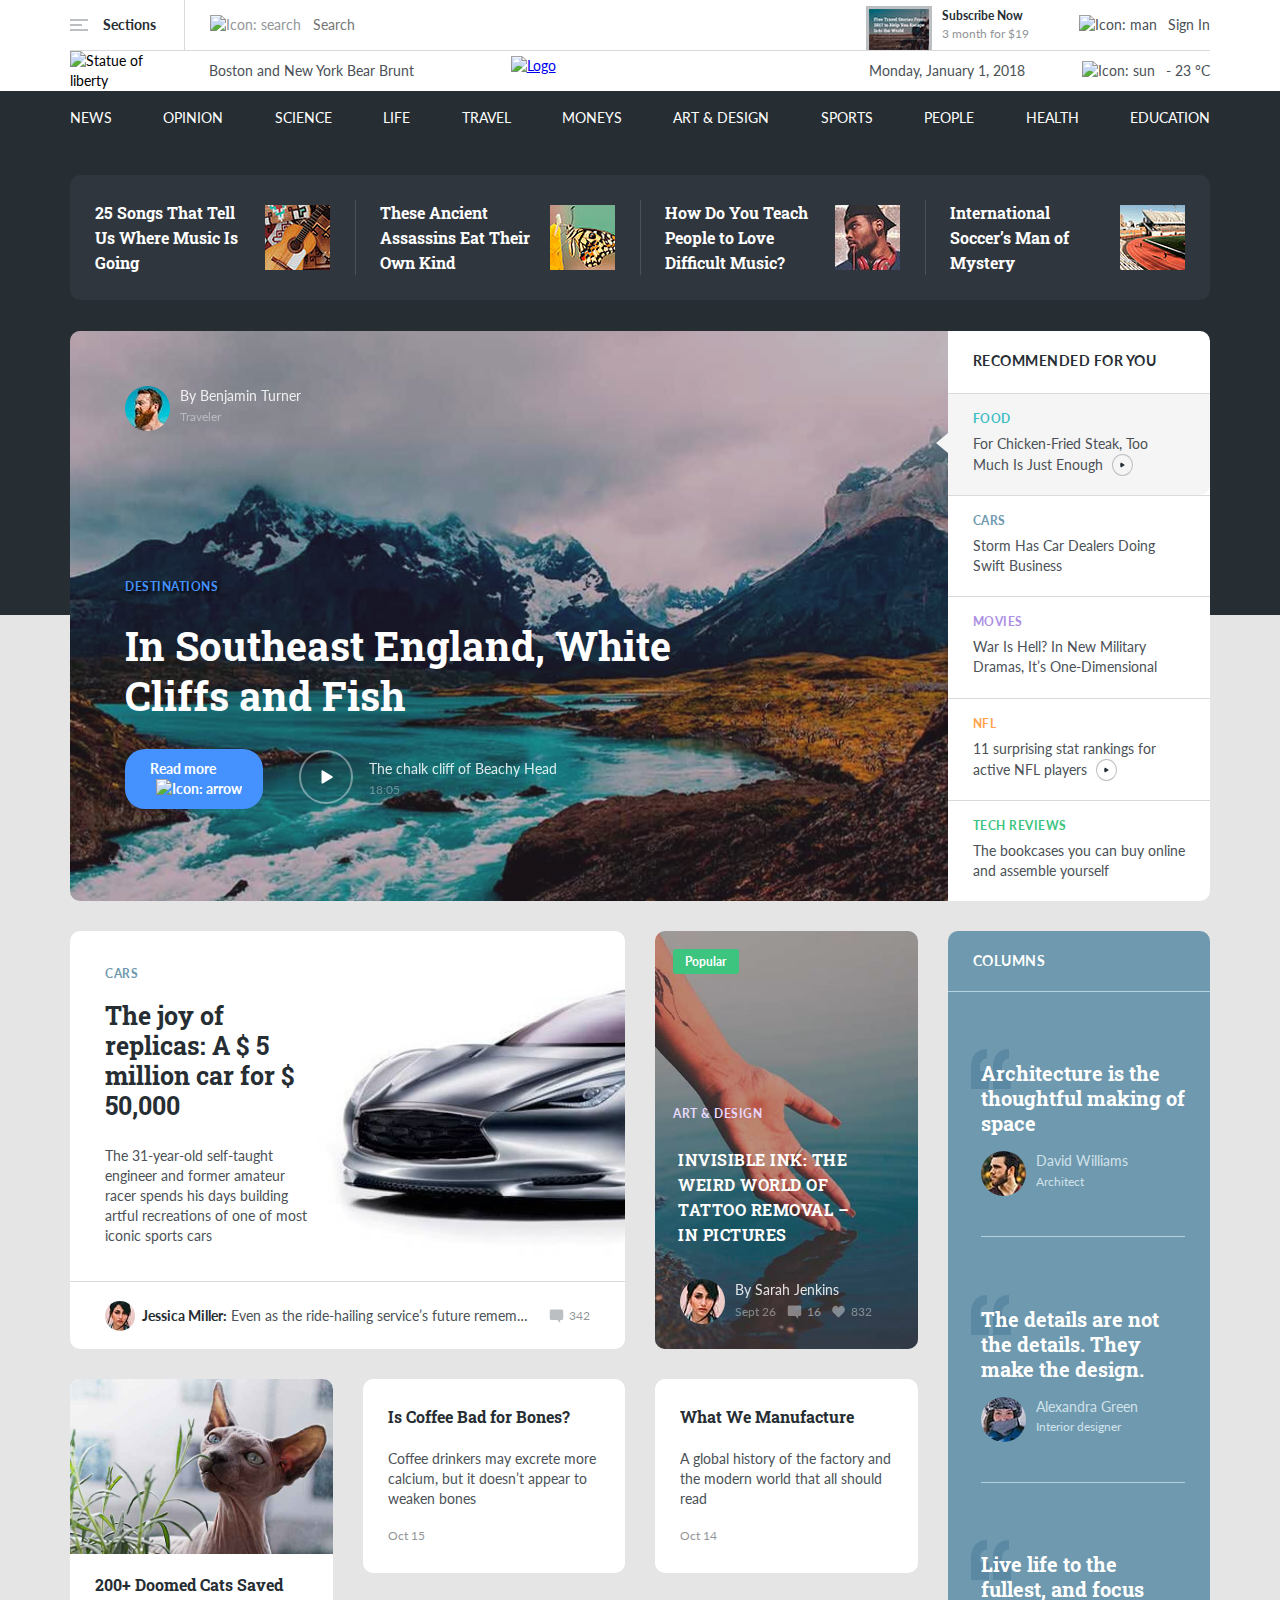
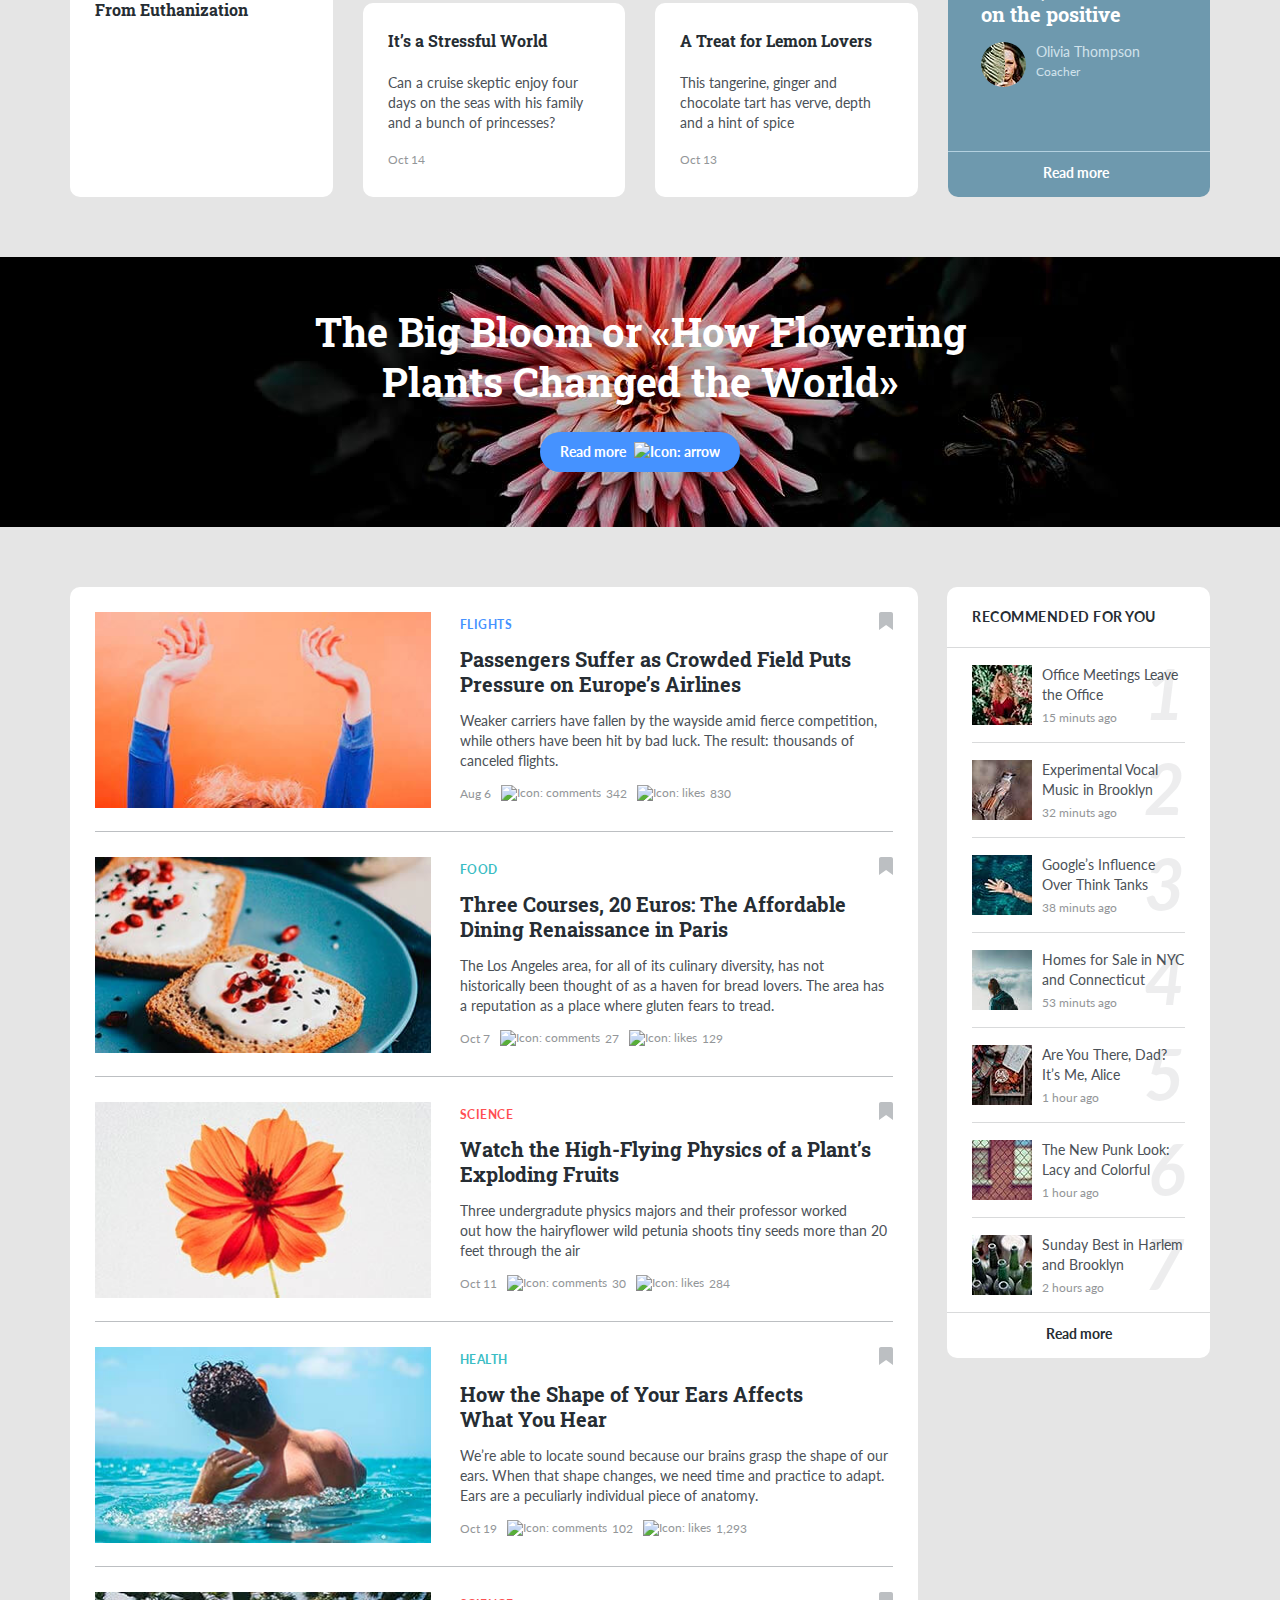
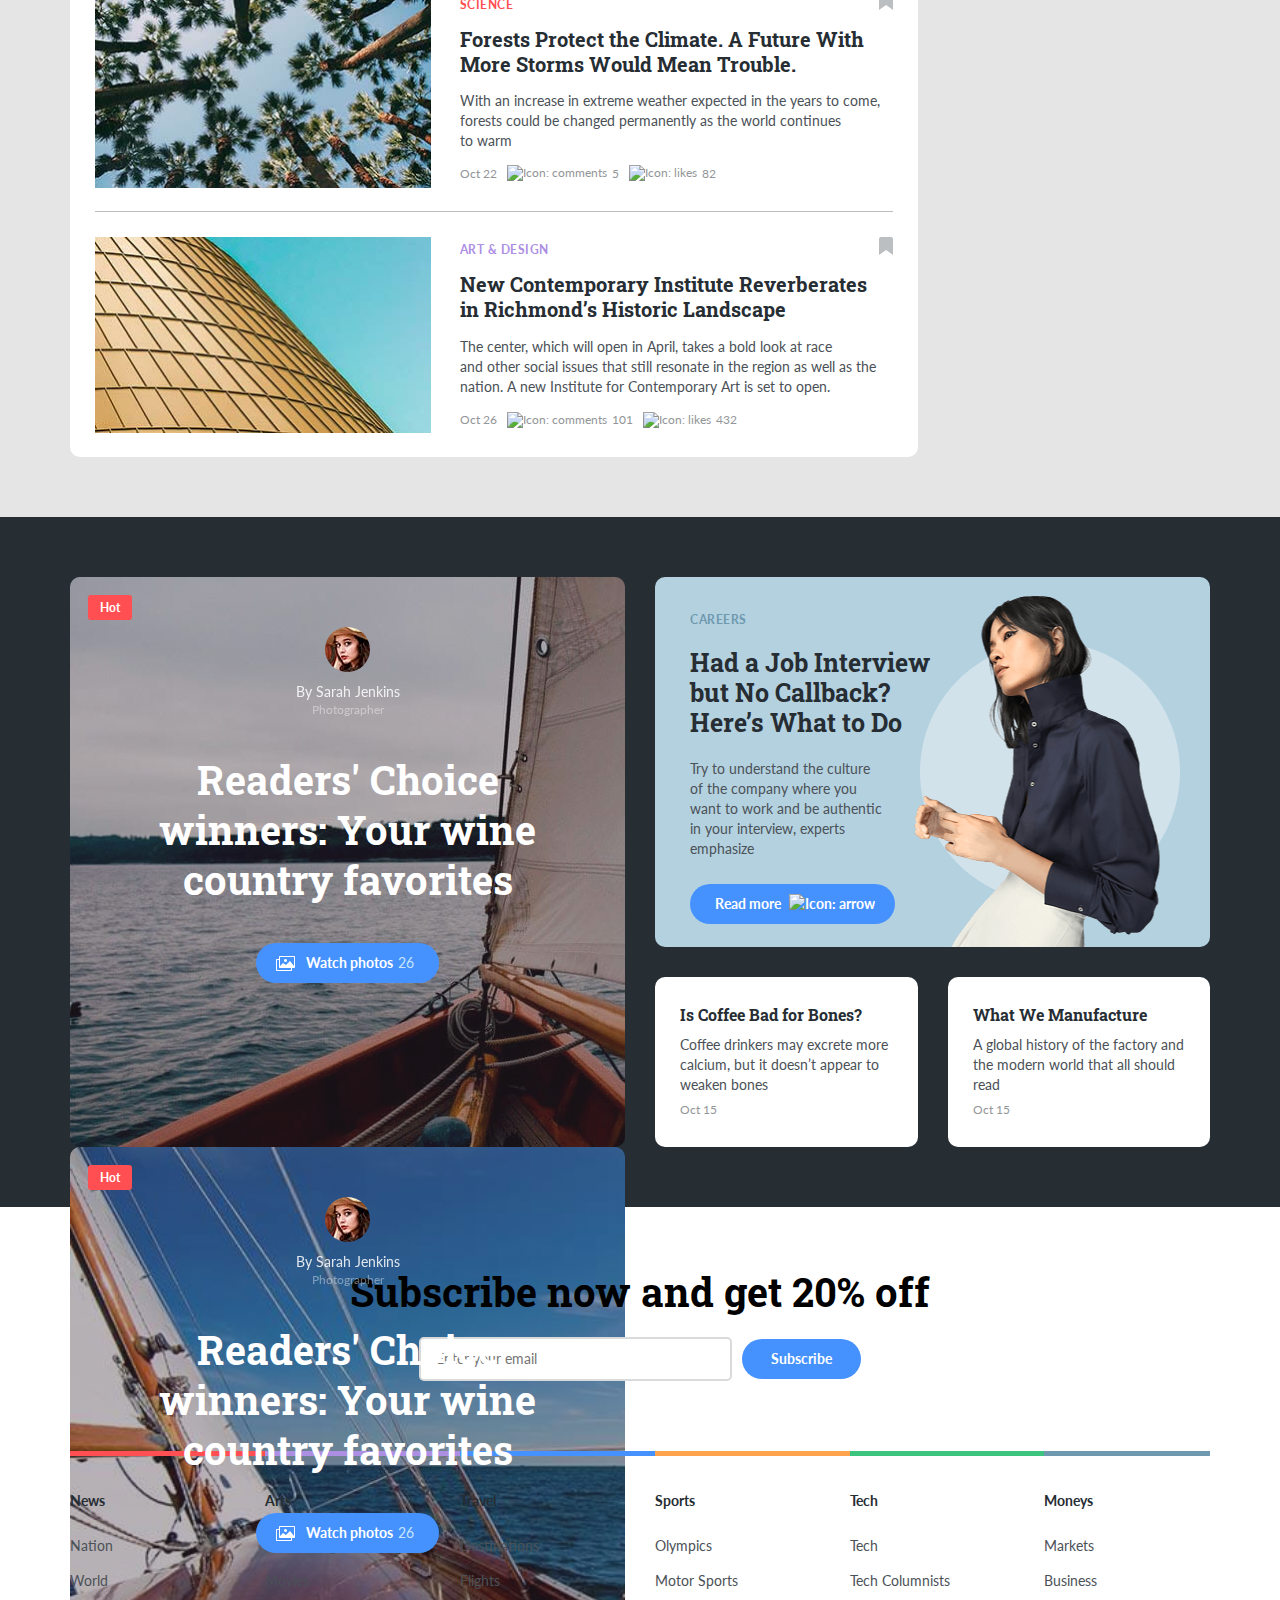
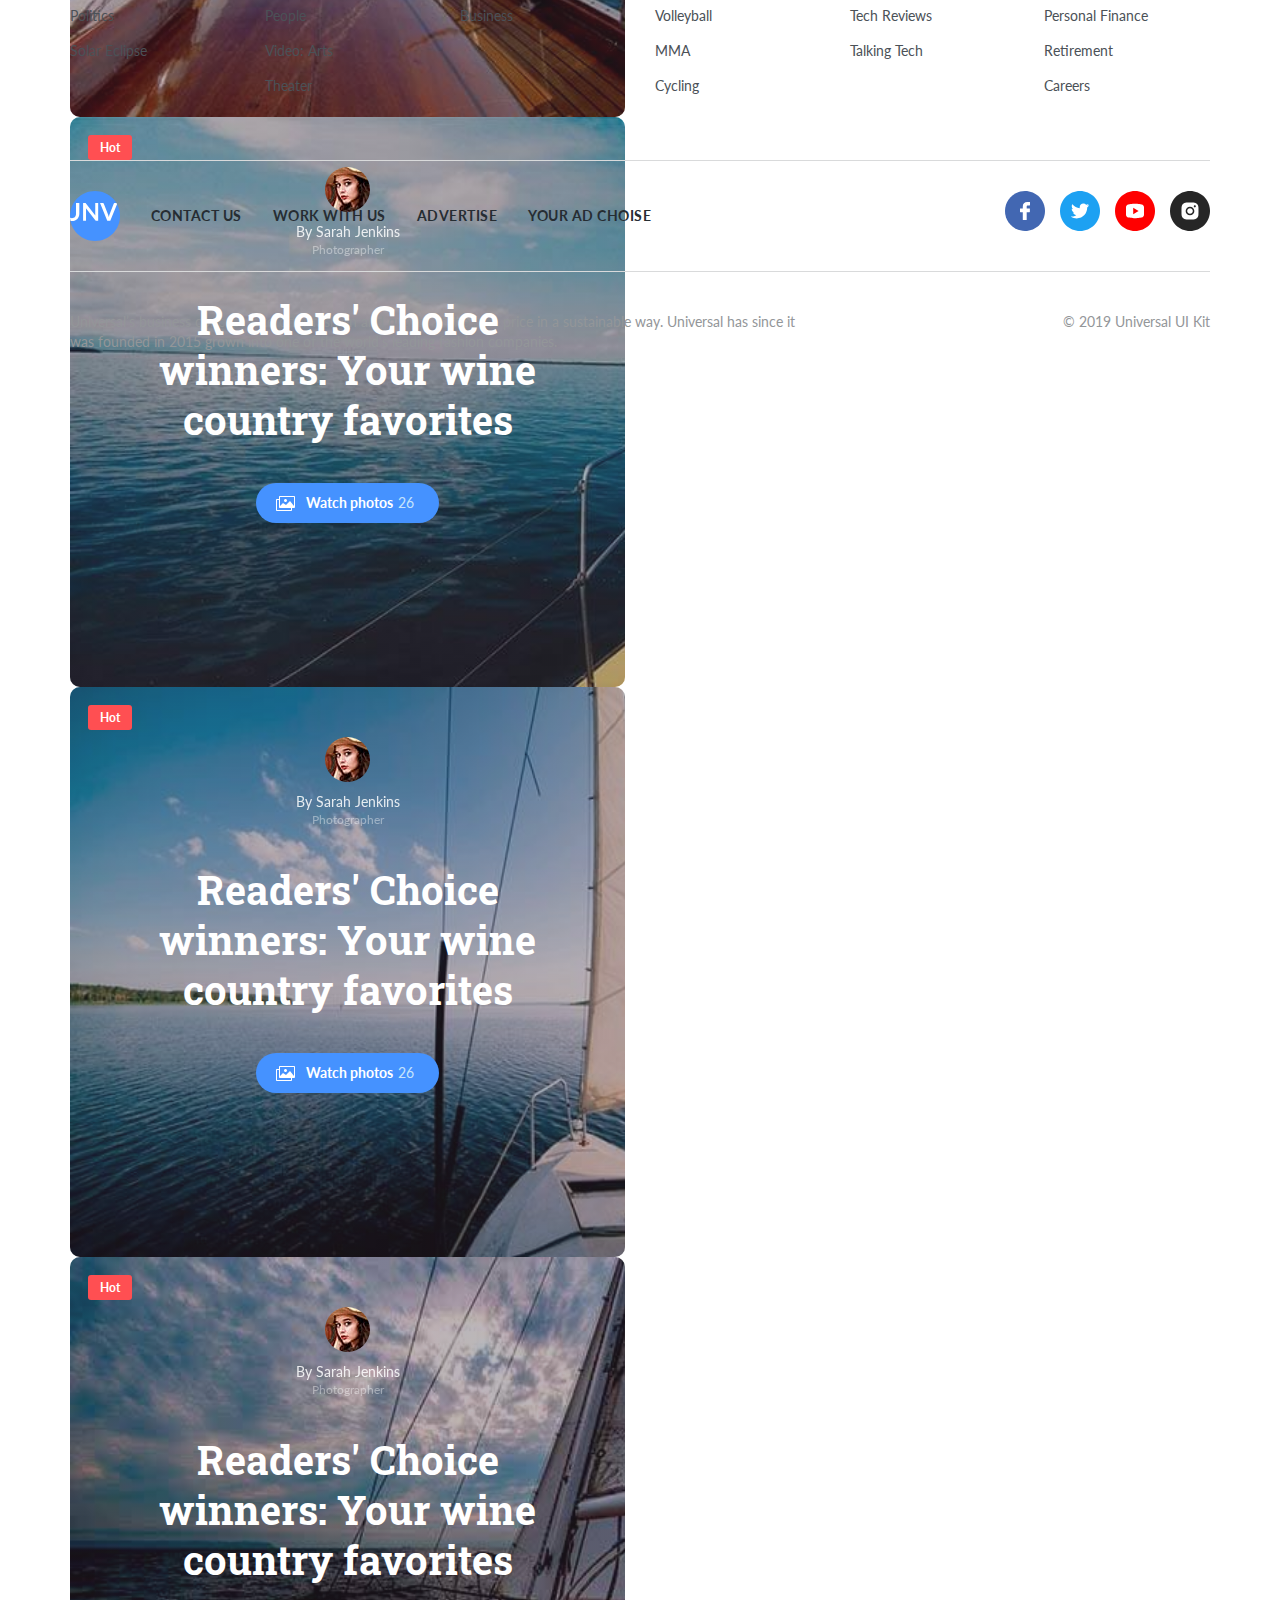
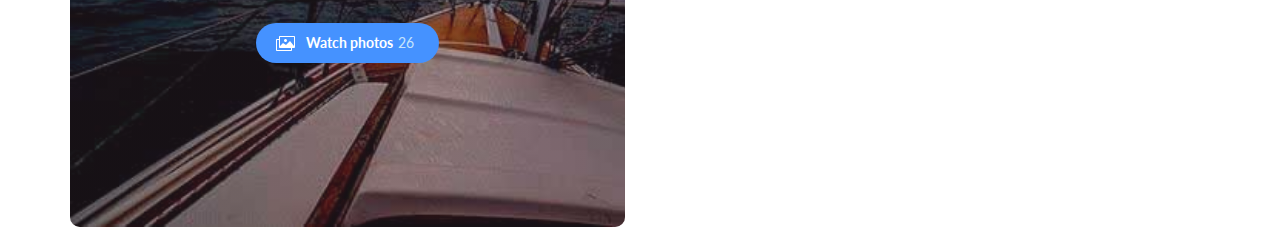
==== commit 833ef175: "fixed: corrected" ====
--- a/index.html
+++ b/index.html
@@ -11,6 +11,10 @@
       rel="stylesheet"
     />
     <link rel="stylesheet" href="css/swiper-bundle.min.css" />
+    <link
+      rel="stylesheet"
+      href="https://cdn.jsdelivr.net/gh/fancyapps/fancybox@3.5.7/dist/jquery.fancybox.min.css"
+    />
     <link rel="stylesheet" href="css/style.css" />
   </head>
 
@@ -31,15 +35,16 @@
               <!-- /.header-top__sections -->
               <form action="#" class="search header-top__search">
                 <img
-                  src="img/header/search.svg"
+                  src="[data-uri]"
+                  data-src="img/header/search.svg"
                   alt="Icon: search"
                   class="search__image"
                 />
                 <input type="text" class="search__input" placeholder="Search" />
               </form>
               <img
-                src="img/header/stories.jpg"
-                loading="lazy"
+                src="[data-uri]"
+                data-src="img/header/stories.jpg"
                 alt="5 travel stories"
                 class="header-top__stories"
               />
@@ -50,7 +55,8 @@
               <!-- /.header__subscribe -->
               <a href="#" class="sign-in header-top__sign-in">
                 <img
-                  src="img/header/man.svg"
+                  src="[data-uri]"
+                  data-src="img/header/man.svg"
                   alt="Icon: man"
                   class="header-top__man"
                 />
@@ -69,8 +75,8 @@
       <div class="header-bottom header__bottom">
         <div class="main-container header__container header__container--bottom">
           <img
-            src="img/header/freedom.png"
-            loading="lazy"
+            src="[data-uri]"
+            data-src="img/header/freedom.png"
             alt="Statue of liberty"
             class="header-bottom__freedom"
           />
@@ -79,12 +85,18 @@
             >Boston and New York Bear Brunt</span
           >
           <a class="logo header-bottom__logo" href="index.html">
-            <img src="img/header/logo.svg" alt="Logo" class="logo__image" />
+            <img
+              src="[data-uri]"
+              data-src="img/header/logo.svg"
+              alt="Logo"
+              class="logo__image"
+            />
           </a>
           <div class="header-bottom__date">Monday, January 1, 2018</div>
           <div class="header-bottom__weather">
             <img
-              src="img/header/sun.svg"
+              src="[data-uri]"
+              data-src="img/header/sun.svg"
               alt="Icon: sun"
               class="header-bottom__sun"
             /><span>- 23 °C</span>
@@ -248,8 +260,8 @@
               25 Songs That Tell Us Where Music Is Going
             </h4>
             <img
-              src="img/compilation/image-1.jpg"
-              loading="lazy"
+              src="[data-uri]"
+              data-src="img/compilation/image-1.jpg"
               alt="25 Songs"
               class="compilation__image"
             />
@@ -260,8 +272,8 @@
               These Ancient Assassins Eat Their Own Kind
             </h4>
             <img
-              src="img/compilation/image-2.jpg"
-              loading="lazy"
+              src="[data-uri]"
+              data-src="img/compilation/image-2.jpg"
               alt="Killer butterfly"
               class="compilation__image"
             />
@@ -272,8 +284,8 @@
               How Do You Teach People to Love Difficult Music?
             </h4>
             <img
-              src="img/compilation/image-3.jpg"
-              loading="lazy"
+              src="[data-uri]"
+              data-src="img/compilation/image-3.jpg"
               alt="To Love Difficult Music"
               class="compilation__image"
             />
@@ -284,8 +296,8 @@
               International Soccer’s Man of Mystery
             </h4>
             <img
-              src="img/compilation/image-4.jpg"
-              loading="lazy"
+              src="[data-uri]"
+              data-src="img/compilation/image-4.jpg"
               alt="Soccer’s Man of Mystery"
               class="compilation__image"
             />
@@ -300,23 +312,6 @@
 
     <section class="recommendations">
       <div class="main-container recommendations__container">
-        <div class="recommendations__overlay"></div>
-        <!-- /.recommendations__overlay -->
-        <iframe
-          src="https://www.youtube.com/embed/4jbSsAjkryg"
-          class="recommendations__video"
-          id="video-food"
-          allow="accelerometer; autoplay; encrypted-media; gyroscope; picture-in-picture"
-          allowfullscreen
-        >
-        </iframe>
-        <iframe
-          src="https://www.youtube.com/embed/b8eP3jFWLfQ"
-          class="recommendations__video"
-          id="video-nfl"
-          allow="accelerometer; autoplay; encrypted-media; gyroscope; picture-in-picture"
-          allowfullscreen
-        ></iframe>
         <div class="recommendations__tabs">
           <ul class="content recommendations__content">
             <li
@@ -325,8 +320,8 @@
             >
               <div class="content__author">
                 <img
-                  src="img/recommendations/avatar.jpg"
-                  loading="lazy"
+                  src="[data-uri]"
+                  data-src="img/recommendations/avatar.jpg"
                   alt="Avatar"
                   class="content__avatar"
                 />
@@ -345,18 +340,22 @@
               <a href="article.html" class="content__more">
                 Read more
                 <img
-                  src="img/recommendations/arrow.svg"
-                  alt="Icon: arrow"
+                  src="[data-uri]"
+                  data-src="img/recommendations/arrow.svg"
+                  alt="Icon:
+                arrow"
                   class="content__arrow"
               /></a>
               <div class="content__view-container">
                 <button
-                  data-toggle="modal"
-                  data-href="#video-food"
+                  data-fancybox
+                  data-type="iframe"
+                  data-src="https://www.youtube.com/embed/4jbSsAjkryg"
                   class="button content__button"
                 >
                   <img
-                    src="img/recommendations/content-play.svg"
+                    src="[data-uri]"
+                    data-src="img/recommendations/content-play.svg"
                     alt="Icon: play"
                     class="content__play"
                   />
@@ -372,8 +371,8 @@
             <li id="cars" class="content__item content__item--cars">
               <div class="content__author">
                 <img
-                  src="img/recommendations/avatar-2.jpg"
-                  loading="lazy"
+                  src="[data-uri]"
+                  data-src="img/recommendations/avatar-2.jpg"
                   alt="Avatar"
                   class="content__avatar"
                 />
@@ -392,7 +391,8 @@
               <a href="article.html" class="content__more">
                 Read more
                 <img
-                  src="img/recommendations/arrow.svg"
+                  src="[data-uri]"
+                  data-src="img/recommendations/arrow.svg"
                   alt="Icon: arrow"
                   class="content__arrow"
               /></a>
@@ -400,8 +400,8 @@
             <li id="movies" class="content__item content__item--movies">
               <div class="content__author">
                 <img
-                  src="img/recommendations/avatar-3.jpg"
-                  loading="lazy"
+                  src="[data-uri]"
+                  data-src="img/recommendations/avatar-3.jpg"
                   alt="Avatar"
                   class="content__avatar"
                 />
@@ -420,7 +420,8 @@
               <a href="article.html" class="content__more">
                 Read more
                 <img
-                  src="img/recommendations/arrow.svg"
+                  src="[data-uri]"
+                  data-src="img/recommendations/arrow.svg"
                   alt="Icon: arrow"
                   class="content__arrow"
               /></a>
@@ -428,8 +429,8 @@
             <li id="nfl" class="content__item content__item--nfl">
               <div class="content__author">
                 <img
-                  src="img/recommendations/avatar-4.jpg"
-                  loading="lazy"
+                  src="[data-uri]"
+                  data-src="img/recommendations/avatar-4.jpg"
                   alt="Avatar"
                   class="content__avatar"
                 />
@@ -448,18 +449,21 @@
               <a href="article.html" class="content__more">
                 Read more
                 <img
-                  src="img/recommendations/arrow.svg"
+                  src="[data-uri]"
+                  data-src="img/recommendations/arrow.svg"
                   alt="Icon: arrow"
                   class="content__arrow"
               /></a>
               <div class="content__view-container">
                 <button
-                  data-toggle="modal"
-                  data-href="#video-nfl"
+                  data-fancybox
+                  data-type="iframe"
+                  data-src="https://www.youtube.com/embed/b8eP3jFWLfQ"
                   class="button content__button"
                 >
                   <img
-                    src="img/recommendations/content-play.svg"
+                    src="[data-uri]"
+                    data-src="img/recommendations/content-play.svg"
                     alt="Icon: play"
                     class="content__play"
                   />
@@ -475,8 +479,8 @@
             <li id="tech" class="content__item content__item--tech">
               <div class="content__author">
                 <img
-                  src="img/recommendations/avatar-5.jpg"
-                  loading="lazy"
+                  src="[data-uri]"
+                  data-src="img/recommendations/avatar-5.jpg"
                   alt="Avatar"
                   class="content__avatar"
                 />
@@ -495,7 +499,8 @@
               <a href="article.html" class="content__more">
                 Read more
                 <img
-                  src="img/recommendations/arrow.svg"
+                  src="[data-uri]"
+                  data-src="img/recommendations/arrow.svg"
                   alt="Icon: arrow"
                   class="content__arrow"
               /></a>
@@ -514,12 +519,14 @@
                 For Chicken-Fried Steak, Too Much Is Just Enough
               </div>
               <img
-                src="img/recommendations/item-play.svg"
+                src="[data-uri]"
+                data-src="img/recommendations/item-play.svg"
                 alt="Icon: play"
                 class="item__play"
               />
               <img
-                src="img/recommendations/select.svg"
+                src="[data-uri]"
+                data-src="img/recommendations/select.svg"
                 alt="Select"
                 class="item__select item__select--visible"
                 id="food-select"
@@ -535,7 +542,8 @@
                 Storm Has Car Dealers Doing Swift Business
               </div>
               <img
-                src="img/recommendations/select.svg"
+                src="[data-uri]"
+                data-src="img/recommendations/select.svg"
                 alt="Select"
                 class="item__select"
                 id="cars-select"
@@ -551,7 +559,8 @@
                 War Is Hell? In New Military Dramas, It’s One-Dimensional
               </div>
               <img
-                src="img/recommendations/select.svg"
+                src="[data-uri]"
+                data-src="img/recommendations/select.svg"
                 alt="Select"
                 class="item__select"
                 id="movies-select"
@@ -567,12 +576,14 @@
                 11 surprising stat rankings for active NFL players
               </div>
               <img
-                src="img/recommendations/item-play.svg"
+                src="[data-uri]"
+                data-src="img/recommendations/item-play.svg"
                 alt="Icon: play"
                 class="item__play"
               />
               <img
-                src="img/recommendations/select.svg"
+                src="[data-uri]"
+                data-src="img/recommendations/select.svg"
                 alt="Select"
                 class="item__select"
                 id="nfl-select"
@@ -588,7 +599,8 @@
                 The bookcases you can buy online and assemble yourself
               </div>
               <img
-                src="img/recommendations/select.svg"
+                src="[data-uri]"
+                data-src="img/recommendations/select.svg"
                 alt="Select"
                 class="item__select"
                 id="tech-select"
@@ -619,16 +631,16 @@
           </div>
           <!-- /.grid-item__main -->
           <img
-            src="img/grid/car.jpg"
-            loading="lazy"
+            src="[data-uri]"
+            data-src="img/grid/car.jpg"
             alt="Car"
             class="grid-item__image grid-item__image--car"
           />
           <div class="grid-item__minor">
             <div class="grid-item__author grid-item__author--1">
               <img
-                src="img/grid/avatar-1.jpg"
-                loading="lazy"
+                src="[data-uri]"
+                data-src="img/grid/avatar-1.jpg"
                 alt="Avatar: Miller"
                 class="grid-item__avatar grid-item__avatar--30"
               />
@@ -645,7 +657,8 @@
             <!-- /.grid-item__author -->
             <div class="grid-item__comments grid-item__comments--car">
               <img
-                src="img/grid/Comment.svg"
+                src="[data-uri]"
+                data-src="img/grid/Comment.svg"
                 alt="Icon: comments"
                 class="grid-item__icon-comments"
               /><span class="grid-item__number-comments">342</span>
@@ -665,8 +678,8 @@
           </h4>
           <div class="grid-item__author grid-item__author--2">
             <img
-              src="img/grid/avatar-1.jpg"
-              loading="lazy"
+              src="[data-uri]"
+              data-src="img/grid/avatar-1.jpg"
               alt="Avatar: Miller"
               class="grid-item__avatar grid-item__avatar--45"
             />
@@ -678,7 +691,8 @@
               <!-- /.grid-item__date -->
               <div class="grid-item__comments grid-item__comments--art">
                 <img
-                  src="img/grid/Comment-art.svg"
+                  src="[data-uri]"
+                  data-src="img/grid/Comment-art.svg"
                   alt="Icon: comments"
                   class="grid-item__icon-comments"
                 />
@@ -687,7 +701,8 @@
               <!-- /.grid-item__comments -->
               <div class="grid-item__likes">
                 <img
-                  src="img/grid/like.svg"
+                  src="[data-uri]"
+                  data-src="img/grid/like.svg"
                   alt="Icon: comments"
                   class="grid-item__icon-likes"
                 />
@@ -702,8 +717,8 @@
         <!-- /.grid-item grid__item -->
         <a href="article.html" class="grid-item grid__item grid__item--3">
           <img
-            src="img/grid/cat.jpg"
-            loading="lazy"
+            src="[data-uri]"
+            data-src="img/grid/cat.jpg"
             alt="Cat"
             class="grid-item__image grid-item__image--cat"
           />
@@ -764,8 +779,8 @@
             </h3>
             <div class="grid-columns__author">
               <img
-                src="img/grid/columns-avatar-1.jpg"
-                loading="lazy"
+                src="[data-uri]"
+                data-src="img/grid/columns-avatar-1.jpg"
                 alt="Avatar: Williams"
                 class="grid-columns__avatar"
               />
@@ -781,8 +796,8 @@
             </h3>
             <div class="grid-columns__author">
               <img
-                src="img/grid/columns-avatar-2.jpg"
-                loading="lazy"
+                src="[data-uri]"
+                data-src="img/grid/columns-avatar-2.jpg"
                 alt="Avatar: Williams"
                 class="grid-columns__avatar"
               />
@@ -798,8 +813,8 @@
             </h3>
             <div class="grid-columns__author">
               <img
-                src="img/grid/columns-avatar-3.jpg"
-                loading="lazy"
+                src="[data-uri]"
+                data-src="img/grid/columns-avatar-3.jpg"
                 alt="Avatar: Williams"
                 class="grid-columns__avatar"
               />
@@ -825,7 +840,8 @@
         <a href="article.html" class="flower__more">
           Read more
           <img
-            src="img/recommendations/arrow.svg"
+            src="[data-uri]"
+            data-src="img/recommendations/arrow.svg"
             alt="Icon: arrow"
             class="flower__arrow"
         /></a>
@@ -839,8 +855,8 @@
         <div class="articles-categories articles__categories">
           <div class="articles-categories__card">
             <img
-              src="img/articles/flights.jpg"
-              loading="lazy"
+              src="[data-uri]"
+              data-src="img/articles/flights.jpg"
               alt="Flights"
               class="articles-categories__image"
             />
@@ -849,7 +865,7 @@
             >
               Flights
             </h6>
-            <svg class="articles-categories__flag">
+            <svg class="flag articles-categories__flag">
               <use xlink:href="img/sprite.svg#flag"></use>
             </svg>
             <a href="article.html" class="articles-categories__title">
@@ -867,7 +883,8 @@
               <!-- /.articles-categories__date -->
               <div class="articles-categories__comments">
                 <img
-                  src="img/articles/comments.svg"
+                  src="[data-uri]"
+                  data-src="img/articles/comments.svg"
                   alt="Icon: comments"
                   class="articles-categories__icon-comments"
                 />
@@ -876,7 +893,8 @@
               <!-- /.articles-categories__comments -->
               <div class="articles-categories__likes">
                 <img
-                  src="img/articles/likes.svg"
+                  src="[data-uri]"
+                  data-src="img/articles/likes.svg"
                   alt="Icon: likes"
                   class="articles-categories__icon-likes"
                 /><span class="articles-categories__number-likes">830</span>
@@ -888,8 +906,8 @@
           <!-- /.articles-categories articles-categories__card -->
           <div class="articles-categories articles-categories__card">
             <img
-              src="img/articles/food.jpg"
-              loading="lazy"
+              src="[data-uri]"
+              data-src="img/articles/food.jpg"
               alt="Food"
               class="articles-categories__image"
             />
@@ -898,7 +916,7 @@
             >
               Food
             </h6>
-            <svg class="articles-categories__flag">
+            <svg class="flag articles-categories__flag">
               <use xlink:href="img/sprite.svg#flag"></use>
             </svg>
             <a href="article.html" class="articles-categories__title">
@@ -916,7 +934,8 @@
               <!-- /.articles-categories__date -->
               <div class="articles-categories__comments">
                 <img
-                  src="img/articles/comments.svg"
+                  src="[data-uri]"
+                  data-src="img/articles/comments.svg"
                   alt="Icon: comments"
                   class="articles-categories__icon-comments"
                 />
@@ -925,7 +944,8 @@
               <!-- /.articles-categories__comments -->
               <div class="articles-categories__likes">
                 <img
-                  src="img/articles/likes.svg"
+                  src="[data-uri]"
+                  data-src="img/articles/likes.svg"
                   alt="Icon: likes"
                   class="articles-categories__icon-likes"
                 /><span class="articles-categories__number-likes">129</span>
@@ -937,8 +957,8 @@
           <!-- /.articles-categories articles-categories__card -->
           <div class="articles-categories articles-categories__card">
             <img
-              src="img/articles/science-1.jpg"
-              loading="lazy"
+              src="[data-uri]"
+              data-src="img/articles/science-1.jpg"
               alt="Science"
               class="articles-categories__image"
             />
@@ -947,7 +967,7 @@
             >
               Science
             </h6>
-            <svg class="articles-categories__flag">
+            <svg class="flag articles-categories__flag">
               <use xlink:href="img/sprite.svg#flag"></use>
             </svg>
             <a href="article.html" class="articles-categories__title">
@@ -964,7 +984,8 @@
               <!-- /.articles-categories__date -->
               <div class="articles-categories__comments">
                 <img
-                  src="img/articles/comments.svg"
+                  src="[data-uri]"
+                  data-src="img/articles/comments.svg"
                   alt="Icon: comments"
                   class="articles-categories__icon-comments"
                 />
@@ -973,7 +994,8 @@
               <!-- /.articles-categories__comments -->
               <div class="articles-categories__likes">
                 <img
-                  src="img/articles/likes.svg"
+                  src="[data-uri]"
+                  data-src="img/articles/likes.svg"
                   alt="Icon: likes"
                   class="articles-categories__icon-likes"
                 /><span class="articles-categories__number-likes">284</span>
@@ -985,8 +1007,8 @@
           <!-- /.articles-categories articles-categories__card -->
           <div class="articles-categories articles-categories__card">
             <img
-              src="img/articles/health.jpg"
-              loading="lazy"
+              src="[data-uri]"
+              data-src="img/articles/health.jpg"
               alt="Health"
               class="articles-categories__image"
             />
@@ -995,7 +1017,7 @@
             >
               Health
             </h6>
-            <svg class="articles-categories__flag">
+            <svg class="flag articles-categories__flag">
               <use xlink:href="img/sprite.svg#flag"></use>
             </svg>
             <a href="article.html" class="articles-categories__title">
@@ -1012,7 +1034,8 @@
               <!-- /.articles-categories__date -->
               <div class="articles-categories__comments">
                 <img
-                  src="img/articles/comments.svg"
+                  src="[data-uri]"
+                  data-src="img/articles/comments.svg"
                   alt="Icon: comments"
                   class="articles-categories__icon-comments"
                 />
@@ -1021,7 +1044,8 @@
               <!-- /.articles-categories__comments -->
               <div class="articles-categories__likes">
                 <img
-                  src="img/articles/likes.svg"
+                  src="[data-uri]"
+                  data-src="img/articles/likes.svg"
                   alt="Icon: likes"
                   class="articles-categories__icon-likes"
                 /><span class="articles-categories__number-likes">1,293</span>
@@ -1033,8 +1057,8 @@
           <!-- /.articles-categories articles-categories__card -->
           <div class="articles-categories articles-categories__card">
             <img
-              src="img/articles/science-2.jpg"
-              loading="lazy"
+              src="[data-uri]"
+              data-src="img/articles/science-2.jpg"
               alt="Science"
               class="articles-categories__image"
             />
@@ -1043,7 +1067,7 @@
             >
               Science
             </h6>
-            <svg class="articles-categories__flag">
+            <svg class="flag articles-categories__flag">
               <use xlink:href="img/sprite.svg#flag"></use>
             </svg>
             <a href="article.html" class="articles-categories__title">
@@ -1061,7 +1085,8 @@
               <!-- /.articles-categories__date -->
               <div class="articles-categories__comments">
                 <img
-                  src="img/articles/comments.svg"
+                  src="[data-uri]"
+                  data-src="img/articles/comments.svg"
                   alt="Icon: comments"
                   class="articles-categories__icon-comments"
                 />
@@ -1070,7 +1095,8 @@
               <!-- /.articles-categories__comments -->
               <div class="articles-categories__likes">
                 <img
-                  src="img/articles/likes.svg"
+                  src="[data-uri]"
+                  data-src="img/articles/likes.svg"
                   alt="Icon: likes"
                   class="articles-categories__icon-likes"
                 /><span class="articles-categories__number-likes">82</span>
@@ -1082,8 +1108,8 @@
           <!-- /.articles-categories articles-categories__card -->
           <div class="articles-categories articles-categories__card">
             <img
-              src="img/articles/art.jpg"
-              loading="lazy"
+              src="[data-uri]"
+              data-src="img/articles/art.jpg"
               alt="Art and Design"
               class="articles-categories__image"
             />
@@ -1092,7 +1118,7 @@
             >
               Art & Design
             </h6>
-            <svg class="articles-categories__flag">
+            <svg class="flag articles-categories__flag">
               <use xlink:href="img/sprite.svg#flag"></use>
             </svg>
             <a href="article.html" class="articles-categories__title">
@@ -1111,7 +1137,8 @@
               <!-- /.articles-categories__date -->
               <div class="articles-categories__comments">
                 <img
-                  src="img/articles/comments.svg"
+                  src="[data-uri]"
+                  data-src="img/articles/comments.svg"
                   alt="Icon: comments"
                   class="articles-categories__icon-comments"
                 />
@@ -1120,7 +1147,8 @@
               <!-- /.articles-categories__comments -->
               <div class="articles-categories__likes">
                 <img
-                  src="img/articles/likes.svg"
+                  src="[data-uri]"
+                  data-src="img/articles/likes.svg"
                   alt="Icon: likes"
                   class="articles-categories__icon-likes"
                 /><span class="articles-categories__number-likes">432</span>
@@ -1141,8 +1169,8 @@
             >
               <a href="article.html" class="articles-recommendation__link">
                 <img
-                  src="img/articles/item-1.jpg"
-                  loading="lazy"
+                  src="[data-uri]"
+                  data-src="img/articles/item-1.jpg"
                   alt="recommendation-1"
                   class="articles-recommendation__image"
                 />
@@ -1158,8 +1186,8 @@
             >
               <a href="" class="articles-recommendation__link">
                 <img
-                  src="img/articles/item-2.jpg"
-                  loading="lazy"
+                  src="[data-uri]"
+                  data-src="img/articles/item-2.jpg"
                   alt="recommendation-2"
                   class="articles-recommendation__image"
                 />
@@ -1177,8 +1205,8 @@
             >
               <a href="article.html" class="articles-recommendation__link">
                 <img
-                  src="img/articles/item-3.jpg"
-                  loading="lazy"
+                  src="[data-uri]"
+                  data-src="img/articles/item-3.jpg"
                   alt="recommendation-3"
                   class="articles-recommendation__image"
                 />
@@ -1194,8 +1222,8 @@
             >
               <a href="article.html" class="articles-recommendation__link">
                 <img
-                  src="img/articles/item-4.jpg"
-                  loading="lazy"
+                  src="[data-uri]"
+                  data-src="img/articles/item-4.jpg"
                   alt="recommendation-4"
                   class="articles-recommendation__image"
                 />
@@ -1211,8 +1239,8 @@
             >
               <a href="article.html" class="articles-recommendation__link">
                 <img
-                  src="img/articles/item-5.jpg"
-                  loading="lazy"
+                  src="[data-uri]"
+                  data-src="img/articles/item-5.jpg"
                   alt="recommendation-5"
                   class="articles-recommendation__image"
                 />
@@ -1228,8 +1256,8 @@
             >
               <a href="article.html" class="articles-recommendation__link">
                 <img
-                  src="img/articles/item-6.jpg"
-                  loading="lazy"
+                  src="[data-uri]"
+                  data-src="img/articles/item-6.jpg"
                   alt="recommendation-6"
                   class="articles-recommendation__image"
                 />
@@ -1245,8 +1273,8 @@
             >
               <a href="article.html" class="articles-recommendation__link">
                 <img
-                  src="img/articles/item-7.jpg"
-                  loading="lazy"
+                  src="[data-uri]"
+                  data-src="img/articles/item-7.jpg"
                   alt="recommendation-7"
                   class="articles-recommendation__image"
                 />
@@ -1276,8 +1304,8 @@
               <span class="useful-hot__label">Hot</span>
               <div class="useful-hot__author">
                 <img
-                  src="img/useful/avatar.jpg"
-                  loading="lazy"
+                  src="[data-uri]"
+                  data-src="img/useful/avatar.jpg"
                   alt="Avatar: Jenkins"
                   class="useful-hot__avatar"
                 />
@@ -1288,9 +1316,10 @@
               <h2 class="useful-hot__title">
                 Readers' Choice winners: Your wine country favorites
               </h2>
-              <a href="#" class="useful-hot__watch"
-                ><img
-                  src="img/useful/watch.svg"
+              <a href="#" class="useful-hot__watch">
+                <img
+                  src="[data-uri]"
+                  data-src="img/useful/watch.svg"
                   alt="Icon: photo"
                   class="useful-hot__image"
                 />
@@ -1303,8 +1332,8 @@
               <span class="useful-hot__label">Hot</span>
               <div class="useful-hot__author">
                 <img
-                  src="img/useful/avatar.jpg"
-                  loading="lazy"
+                  src="[data-uri]"
+                  data-src="img/useful/avatar.jpg"
                   alt="Avatar: Jenkins"
                   class="useful-hot__avatar"
                 />
@@ -1315,9 +1344,10 @@
               <h2 class="useful-hot__title">
                 Readers' Choice winners: Your wine country favorites
               </h2>
-              <a href="#" class="useful-hot__watch"
-                ><img
-                  src="img/useful/watch.svg"
+              <a href="#" class="useful-hot__watch">
+                <img
+                  src="[data-uri]"
+                  data-src="img/useful/watch.svg"
                   alt="Icon: photo"
                   class="useful-hot__image"
                 />
@@ -1330,8 +1360,8 @@
               <span class="useful-hot__label">Hot</span>
               <div class="useful-hot__author">
                 <img
-                  src="img/useful/avatar.jpg"
-                  loading="lazy"
+                  src="[data-uri]"
+                  data-src="img/useful/avatar.jpg"
                   alt="Avatar: Jenkins"
                   class="useful-hot__avatar"
                 />
@@ -1342,9 +1372,10 @@
               <h2 class="useful-hot__title">
                 Readers' Choice winners: Your wine country favorites
               </h2>
-              <a href="#" class="useful-hot__watch"
-                ><img
-                  src="img/useful/watch.svg"
+              <a href="#" class="useful-hot__watch">
+                <img
+                  src="[data-uri]"
+                  data-src="img/useful/watch.svg"
                   alt="Icon: photo"
                   class="useful-hot__image"
                 />
@@ -1357,8 +1388,8 @@
               <span class="useful-hot__label">Hot</span>
               <div class="useful-hot__author">
                 <img
-                  src="img/useful/avatar.jpg"
-                  loading="lazy"
+                  src="[data-uri]"
+                  data-src="img/useful/avatar.jpg"
                   alt="Avatar: Jenkins"
                   class="useful-hot__avatar"
                 />
@@ -1369,9 +1400,10 @@
               <h2 class="useful-hot__title">
                 Readers' Choice winners: Your wine country favorites
               </h2>
-              <a href="#" class="useful-hot__watch"
-                ><img
-                  src="img/useful/watch.svg"
+              <a href="#" class="useful-hot__watch">
+                <img
+                  src="[data-uri]"
+                  data-src="img/useful/watch.svg"
                   alt="Icon: photo"
                   class="useful-hot__image"
                 />
@@ -1384,8 +1416,8 @@
               <span class="useful-hot__label">Hot</span>
               <div class="useful-hot__author">
                 <img
-                  src="img/useful/avatar.jpg"
-                  loading="lazy"
+                  src="[data-uri]"
+                  data-src="img/useful/avatar.jpg"
                   alt="Avatar: Jenkins"
                   class="useful-hot__avatar"
                 />
@@ -1396,9 +1428,10 @@
               <h2 class="useful-hot__title">
                 Readers' Choice winners: Your wine country favorites
               </h2>
-              <a href="#" class="useful-hot__watch"
-                ><img
-                  src="img/useful/watch.svg"
+              <a href="#" class="useful-hot__watch">
+                <img
+                  src="[data-uri]"
+                  data-src="img/useful/watch.svg"
                   alt="Icon: photo"
                   class="useful-hot__image"
                 />
@@ -1428,18 +1461,20 @@
           <a href="article.html" class="useful-careers__more"
             >Read more
             <img
-              src="img/recommendations/arrow.svg"
+              src="[data-uri]"
+              data-src="img/recommendations/arrow.svg"
               alt="Icon: arrow"
               class="useful-careers__arrow"
           /></a>
           <img
-            src="img/useful/Oval.svg"
+            src="[data-uri]"
+            data-src="img/useful/Oval.svg"
             alt="Oval"
             class="useful-careers__oval"
           />
           <img
-            src="img/useful/woman.png"
-            loading="lazy"
+            src="[data-uri]"
+            data-src="img/useful/woman.png"
             alt="Woman"
             class="useful-careers__image"
           />
@@ -1627,7 +1662,8 @@
         <div class="footer-info footer__info">
           <div class="footer-info__contacts">
             <img
-              src="img/footer/logo.svg"
+              src="[data-uri]"
+              data-src="img/footer/logo.svg"
               alt="Logo"
               class="footer-info__logo"
             />
@@ -1644,7 +1680,8 @@
               class="footer-info__social"
             >
               <img
-                src="img/footer/fb.svg"
+                src="[data-uri]"
+                data-src="img/footer/fb.svg"
                 alt="Icon: facebook"
                 class="footer-info__icon"
               />
@@ -1655,7 +1692,8 @@
               class="footer-info__social"
             >
               <img
-                src="img/footer/tw.svg"
+                src="[data-uri]"
+                data-src="img/footer/tw.svg"
                 alt="Icon: twitter"
                 class="footer-info__icon"
               />
@@ -1666,7 +1704,8 @@
               class="footer-info__social"
             >
               <img
-                src="img/footer/youtube.svg"
+                src="[data-uri]"
+                data-src="img/footer/youtube.svg"
                 alt="Icon: youtube"
                 class="footer-info__icon"
               />
@@ -1677,7 +1716,8 @@
               class="footer-info__social"
             >
               <img
-                src="img/footer/instagram.svg"
+                src="[data-uri]"
+                data-src="img/footer/instagram.svg"
                 alt="Icon: instagram"
                 class="footer-info__icon"
               />
@@ -1707,6 +1747,8 @@
       crossorigin="anonymous"
     ></script>
     <script src="js/jquery.validate.min.js"></script>
+    <script src="https://cdn.jsdelivr.net/gh/fancyapps/fancybox@3.5.7/dist/jquery.fancybox.min.js"></script>
     <script src="js/main.js"></script>
+    <script src="js/images.js"></script>
   </body>
 </html>
--- a/css/style.css
+++ b/css/style.css
@@ -1,2 +1,2 @@
-*{box-sizing:border-box}body{font-family:'Lato', sans-serif}.main-container{max-width:1140px;margin:auto;position:relative}.article-container{max-width:950px;margin:auto;position:relative}button{cursor:pointer;border:none;outline:none}form{outline:none}.lock-scroll{overflow-y:hidden}.thank-title{font-family:Roboto Slab;font-style:normal;font-weight:bold;font-size:40px;line-height:50px}.to-main{font-size:14px;line-height:20px;color:#4B5157;font-weight:bold;text-decoration:underline}/*! normalize.css v8.0.1 | MIT License | github.com/necolas/normalize.css */html{line-height:1.15;-webkit-text-size-adjust:100%}body{margin:0}main{display:block}h1{font-size:2em;margin:0.67em 0}hr{box-sizing:content-box;height:0;overflow:visible}pre{font-family:monospace, monospace;font-size:1em}a{background-color:transparent}abbr[title]{border-bottom:none;text-decoration:underline;text-decoration:underline dotted}b,strong{font-weight:bolder}code,kbd,samp{font-family:monospace, monospace;font-size:1em}small{font-size:80%}sub,sup{font-size:75%;line-height:0;position:relative;vertical-align:baseline}sub{bottom:-0.25em}sup{top:-0.5em}img{border-style:none}button,input,optgroup,select,textarea{font-family:inherit;font-size:100%;line-height:1.15;margin:0}button,input{overflow:visible}button,select{text-transform:none}button,[type="button"],[type="reset"],[type="submit"]{-webkit-appearance:button}button::-moz-focus-inner,[type="button"]::-moz-focus-inner,[type="reset"]::-moz-focus-inner,[type="submit"]::-moz-focus-inner{border-style:none;padding:0}button:-moz-focusring,[type="button"]:-moz-focusring,[type="reset"]:-moz-focusring,[type="submit"]:-moz-focusring{outline:1px dotted ButtonText}fieldset{padding:0.35em 0.75em 0.625em}legend{box-sizing:border-box;color:inherit;display:table;max-width:100%;padding:0;white-space:normal}progress{vertical-align:baseline}textarea{overflow:auto}[type="checkbox"],[type="radio"]{box-sizing:border-box;padding:0}[type="number"]::-webkit-inner-spin-button,[type="number"]::-webkit-outer-spin-button{height:auto}[type="search"]{-webkit-appearance:textfield;outline-offset:-2px}[type="search"]::-webkit-search-decoration{-webkit-appearance:none}::-webkit-file-upload-button{-webkit-appearance:button;font:inherit}details{display:block}summary{display:list-item}template{display:none}[hidden]{display:none}.header{position:relative;font-style:normal;font-weight:normal;font-size:14px;line-height:20px}.header__mobile{width:20%;display:none;background-color:#262D33;top:51px}.header__mobile--visible{display:block;position:fixed;width:100%;height:100%;z-index:10}.header-mobile__list{padding-left:0;margin-top:0;margin-bottom:0;text-transform:uppercase;display:flex;flex-direction:column;justify-content:space-between;list-style:none;height:100%}.header-mobile__item{padding:15px 0}.header__dropdown{width:20%;display:none;background-color:#262D33;top:51px}.header__dropdown--visible{display:block;position:fixed;z-index:10}.header-dropdown__list{padding-left:30px;margin-top:0;margin-bottom:0;text-transform:uppercase;display:flex;flex-direction:column;list-style:none}.header-dropdown__item{padding:15px 0}.header__fixed{top:0;width:100%;background:#fff;position:fixed;z-index:100}.header__container--top{display:grid;grid-template-columns:10% repeat(10, 1fr) 12%;align-items:center;border-bottom:1px solid #D9DADB}.header__container--bottom{display:grid;grid-template-columns:10% repeat(10, 1fr) 12%;align-items:center}.header__container--nav{display:flex;justify-content:space-between}.header-subscribe__text{display:block;color:#262D33;font-style:normal;font-weight:bold;font-size:12px;line-height:15px}.header-subscribe__price{color:#939699;font-style:normal;font-weight:normal;font-size:12px;line-height:15px}.header-top__sections{display:flex;align-items:center;padding:15px 25px 15px 0;background-color:#fff;border:none}.header-top__sections-text{font-style:normal;font-weight:bold;font-size:14px;line-height:20px;color:#262D33;z-index:10}.header-top__button{width:18px;height:14px;display:flex;flex-direction:column;justify-content:space-between;margin-right:15px;padding-left:0;outline:none;border:none;background-color:transparent;z-index:10}.header-top__search{padding:15px 0 15px 25px;grid-column:2;grid-column:2 / 8;display:flex;align-items:center;margin-right:auto;color:#939699}.header-top__man{margin-right:11px}.header-top__stories{width:66px;height:44px;border:3px solid #BCBFC2;border-bottom:none;margin-right:10px;grid-column:11;align-self:end}.header-top__subscribe{grid-column:12 / 13;text-decoration:none}.header-bottom{margin-top:51px}.header-bottom__freedom{max-width:100%;justify-self:end}.header-bottom__text{margin-right:auto;padding-left:25px;grid-column:2 / 6;color:#4B5157}.header-bottom__logo{margin-left:auto;margin-right:auto;grid-column:6 / 9;width:184px;height:31px}.header-bottom__date{grid-column:11 / 13;color:#4B5157}.header-bottom__weather{grid-column:13 / 14;justify-self:end;display:flex;align-items:center;color:#4B5157}.header-bottom__sun{margin-right:11px}.header-nav{background-color:#262D33;padding:17px 0;text-transform:uppercase}.header-nav__link{color:#fff;text-decoration:none}.button__line{background-color:#BCBFC2}.button__line--long{width:18px;height:2px}.button__line--short{width:12px;height:2px}.button__sections{font-style:normal;font-weight:bold;font-size:14px;line-height:20px}.search{border-left:1px solid #D9DADB}.search__image{margin-right:10px}.search__input{outline:none;border:none}.sign-in{grid-column:13 / 14;justify-self:end;display:flex;align-items:center;text-decoration:none;color:#4B5157}.logo__image{width:100%;height:100%}.background-compilation{background-color:#262D33;padding:30px 0 315px 0;width:100%}.compilation{background:#30363D;border-radius:10px;display:flex;justify-content:space-between;padding:25px}.compilation__item{display:flex;justify-content:space-between;align-items:center;max-width:261px;border-right:1px solid #4B5157;padding-right:25px;text-decoration:none}.compilation__item:last-child{border:none;padding-right:0}.compilation__text{max-width:155px;margin:0 15px 0 0;font-family:Roboto Slab;font-style:normal;font-weight:bold;font-size:16px;line-height:25px;color:#fff}.compilation__image{object-fit:cover;height:65px}.recommendations{background-color:#E5E5E5;height:316px}.recommendations__container{position:relative;min-height:570px;height:316px}.recommendations__tabs{display:flex;position:absolute;top:-300px}.recommendations__overlay{position:fixed;left:0;top:0;right:0;bottom:0;z-index:100;visibility:hidden}.recommendations__overlay--visible{visibility:visible}.recommendations__video{display:none;top:-50%;width:77%;height:100%;position:absolute;object-fit:contain;border:0}.recommendations__video--visible{display:block;z-index:100}.recommendations__list{height:570px;display:flex;flex-wrap:wrap;list-style:none;padding:0;background-color:#fff;border-radius:0 10px 10px 0}.content{position:relative;flex-shrink:0;padding-left:0;flex-basis:77%;height:570px;border-radius:10px 0 0 10px;overflow:hidden}.content::after{content:'';position:absolute;width:100%;height:100%;top:0;right:0;bottom:0;left:0;background:linear-gradient(0deg, rgba(64,48,61,0.35), rgba(64,48,61,0.35))}.content__item{display:none;width:100%;height:100%;padding:55px 55px 92px 55px;left:0;background-repeat:no-repeat;background-size:cover}.content__item--visible{display:flex;flex-wrap:wrap;align-content:space-between;height:100%}.content__item--food{background-image:url(../img/recommendations/food.jpg)}.content__item--cars{background-image:url(../img/recommendations/cars.jpg);background-position:right}.content__item--movies{background-image:url(../img/recommendations/movies.jpg)}.content__item--nfl{background-image:url(../img/recommendations/nfl.jpg)}.content__item--tech{background-image:url(../img/recommendations/tech.jpg)}.content__author{flex-basis:100%;display:flex;align-self:flex-start;margin-bottom:145px;z-index:1}.content__avatar{border-radius:50%;margin-right:10px;width:45px;height:45px}.content__info{max-width:121px}.content__name{font-style:normal;font-weight:normal;font-size:14px;line-height:20px;color:#fff;opacity:0.85}.content__sign{font-style:normal;font-weight:normal;font-size:12px;line-height:15px;color:#fff;opacity:0.4}.content__destinations{flex-basis:100%;align-self:center;font-style:normal;font-weight:bold;font-size:12px;line-height:15px;letter-spacing:0.5px;text-transform:uppercase;color:#4592FF;text-shadow:2px 2px 3px #000000;margin-bottom:25px;z-index:1}.content__title{max-width:600px;flex-basis:100%;font-family:Roboto Slab;font-style:normal;font-weight:bold;font-size:40px;line-height:50px;color:#fff;margin:0 0 25px 0;z-index:1}.content__more{flex-basis:30%;padding:10px 20px 10px 25px;max-width:138px;margin-right:30px;align-self:center;font-style:normal;font-weight:bold;font-size:14px;line-height:20px;color:#fff;background-color:#4592FF;border-radius:20px;text-decoration:none;z-index:1}.content__arrow{margin-left:6px}.content__view-container{display:flex;z-index:1}.content__button{background:none}.content__play{padding:17px;margin-right:10px;border-radius:50%;border:2px solid rgba(255,255,255,0.4)}.content__location{margin-right:auto;align-self:center;max-width:190px;font-style:normal;font-weight:normal;font-size:14px;line-height:20px;color:#fff;opacity:0.85;z-index:1}.content__duration{font-style:normal;font-weight:normal;font-size:12px;line-height:15px;color:#fff;opacity:0.4;z-index:1}.list__title{font-style:normal;font-weight:bold;font-size:14px;line-height:20px;letter-spacing:0.5px;text-transform:uppercase;color:#262D33;padding:20px 25px;flex-basis:100%}.list__item{position:relative;padding-left:25px;padding-right:25px;padding-top:17px;padding-bottom:18px;flex-basis:100%;border-top:1px solid #D9DADB;cursor:pointer}.list__item--visible{background-color:#F5F5F5;border-radius:0 0 10px 0}.item__title{margin:0;margin-bottom:8px;font-style:normal;font-weight:bold;font-size:12px;line-height:15px;letter-spacing:0.5px;text-transform:uppercase}.item__title--turquoise{color:#3BBDC4}.item__title--blue{color:#6e99ae}.item__title--purple{color:#AC8EE3}.item__title--orange{color:#FFA34D}.item__title--green{color:#3DC47E}.item__description{display:inline;margin-right:5px;font-style:normal;font-weight:normal;font-size:14px;line-height:20px;color:#4B5157}.item__play{padding:7px;border:1px solid #BCBFC2;border-radius:50%;margin-bottom:-6px}.item__select{display:none;position:absolute;left:-12px;top:50%;transform:translateY(-60%);z-index:9}.item__select--visible{display:block}.grid{background-color:#E5E5E5;padding-bottom:60px}.grid__container{display:grid;grid-template-columns:repeat(4, minmax(min-content, 1fr));grid-template-rows:repeat(4, minmax(min-content, 1fr));grid-gap:30px}.grid__item{background-color:#fff;border-radius:10px;overflow:hidden;text-decoration:none}.grid__item--1{grid-column:1/3;grid-row:span 2;padding:15px 0 0 0;display:flex;flex-wrap:wrap}.grid__item--2{position:relative;grid-column:3;grid-row:span 2;display:flex;flex-wrap:wrap;align-content:space-between;padding:18px 18px 25px 18px;background-image:url(../img/grid/art.jpg);background-repeat:no-repeat;background-size:cover;background-position:right}.grid__item--2::after{content:'';position:absolute;width:100%;height:100%;top:0;right:0;bottom:0;left:0;background:linear-gradient(0deg, rgba(64,48,61,0.35), rgba(64,48,61,0.35))}.grid__item--3{grid-column:1/2;grid-row:span 2}.grid__item--4{grid-column:2/3;grid-row:span 1;padding:25px 25px 30px 25px;display:flex;flex-direction:column;justify-content:space-between}.grid__item--5{grid-column:3/4;grid-row:span 1;padding:25px 25px 30px 25px;display:flex;flex-direction:column;justify-content:space-between}.grid__item--6{grid-column:2/3;grid-row:span 1;padding:25px 25px 30px 25px;display:flex;flex-direction:column;justify-content:space-between}.grid__item--7{grid-column:3/4;grid-row:span 1;padding:25px 25px 30px 25px;display:flex;flex-direction:column;justify-content:space-between}.grid__columns{grid-column:4/5;grid-row:1/5;background-color:#6E99AE;border-radius:10px;z-index:0}.grid-item__main{flex-basis:40%;flex-grow:1;padding-left:35px}.grid-item__category{margin-top:20px;margin-bottom:20px;font-style:normal;font-weight:bold;font-size:12px;line-height:15px;letter-spacing:0.5px;text-transform:uppercase}.grid-item__category--blue{color:#6E99AE}.grid-item__category--purple{color:#E7D9FF;flex-basis:100%;margin:0;z-index:1;margin-bottom:10px}.grid-item__title{font-family:Roboto Slab;font-style:normal;font-weight:bold;margin-top:0}.grid-item__title--car{font-size:25px;line-height:30px;color:#262D33}.grid-item__title--art{max-width:175px;font-size:16px;line-height:25px;letter-spacing:0.5px;text-transform:uppercase;color:#fff;margin-left:5px;margin-bottom:15px;z-index:1}.grid-item__title--cat{margin:15px 25px 30px 25px;font-size:16px;line-height:25px;color:#262D33}.grid-item__title--other{font-size:16px;line-height:25px;color:#262D33;margin:0}.grid-item__text{font-style:normal;font-weight:normal;font-size:14px;line-height:20px;color:#4B5157}.grid-item__image{object-fit:cover}.grid-item__image--car{height:80%;flex-basis:288px}.grid-item__image--cat{width:100%}.grid-item__minor{flex-basis:100%;display:flex;align-items:center;justify-content:space-between;padding:12px 35px;border-top:1px solid #D9DADB}.grid-item__author--1{display:flex;align-items:center;justify-content:space-between;flex-basis:430px}.grid-item__author--2{max-height:45px;display:flex;flex-direction:column;flex-wrap:wrap;z-index:1}.grid-item__avatar--30{width:30px;height:30px;border-radius:50%}.grid-item__avatar--45{max-width:45px;height:45px;border-radius:50%;margin-right:10px;flex-basis:100%}.grid-item__name{font-style:normal;font-size:14px;line-height:20px}.grid-item__name--miller{font-weight:bold;color:#262D33}.grid-item__name--jenkins{font-weight:normal;color:#fff;flex-basis:50%;margin-right:50px;opacity:0.85}.grid-item__comment{margin-right:auto;margin-left:auto}.grid-item__text-comment{font-style:normal;font-weight:normal;font-size:14px;line-height:20px;color:#4B5157}.grid-item__comments--car{flex-basis:41px;display:flex;align-items:center;justify-content:space-between}.grid-item__comments--art{flex-basis:34px;display:flex;align-items:center;justify-content:space-between}.grid-item__number-comments{font-style:normal;font-weight:normal;font-size:12px;line-height:15px;color:#939699}.grid-item__number-likes{font-style:normal;font-weight:normal;font-size:12px;line-height:15px;color:#fff;opacity:0.4}.grid-item__popular{flex-basis:100%;max-width:66px;flex-grow:0;margin-bottom:115px;font-style:normal;font-weight:bold;font-size:12px;line-height:15px;color:#fff;padding:5px 12px;border-radius:3px;background-color:#3DC47E;z-index:1}.grid-item__info{flex-basis:50%;display:flex;justify-content:space-between;max-height:15px}.grid-item__date--art{font-style:normal;font-weight:normal;font-size:12px;line-height:15px;color:#fff;opacity:0.4;margin-right:10px}.grid-item__date--other{font-style:normal;font-weight:normal;font-size:12px;line-height:15px;color:#939699}.grid-item__icon-comments{margin-right:5px}.grid-item__likes{flex-basis:41px;display:flex;align-items:center;justify-content:space-between}.grid-columns{display:flex;flex-wrap:wrap;align-content:space-between;justify-content:space-between}.grid-columns__title{flex-basis:100%;padding:20px 25px;margin:0;font-style:normal;font-weight:bold;font-size:14px;line-height:20px;letter-spacing:0.5px;text-transform:uppercase;color:#fff;border-bottom:1px solid #B4D1E0}.grid-columns__title-item{font-family:Roboto Slab;font-style:normal;font-weight:bold;font-size:20px;line-height:25px;color:#fff;margin:0 0 15px 0}.grid-columns__item{position:relative;margin-left:33px;margin-right:25px;padding-top:45px;padding-bottom:40px;border-bottom:1px solid #B4D1E0;text-decoration:none}.grid-columns__item:nth-child(4){border:none}.grid-columns__item::before{content:'';position:absolute;left:-10px;top:33px;width:40px;height:40px;background-image:url(../img/grid/Quote.svg);background-repeat:no-repeat;z-index:-1}.grid-columns__more{padding:11px 95px 14px 95px;flex-basis:100%;text-decoration:none;font-style:normal;font-weight:bold;font-size:14px;line-height:20px;color:#fff;border-top:1px solid #B4D1E0}.grid-columns__author{display:flex;flex-direction:column;flex-wrap:wrap;align-content:flex-start;height:45px}.grid-columns__avatar{width:45px;border-radius:50%;margin-right:10px}.grid-columns__name{flex-basis:50%;font-style:normal;font-weight:normal;font-size:14px;line-height:20px;color:#D1E2EB}.grid-columns__profession{flex-basis:50%;font-style:normal;font-weight:normal;font-size:12px;line-height:15px;color:#D1E2EB}.flower{background-image:url(../img/flower/flower.jpg);background-position:center;height:270px;padding:50px 210px 55px 210px}.flower__container{display:flex;flex-wrap:wrap;justify-content:center;align-content:space-between;height:100%;width:770px}.flower__title{text-align:center;margin:0;font-family:Roboto Slab;font-style:normal;font-weight:bold;font-size:40px;line-height:50px;color:#fff}.flower__more{padding:10px 20px;background:#4592FF;border-radius:20px;font-style:normal;font-weight:bold;font-size:14px;line-height:20px;color:#fff;text-decoration:none}.flower__arrow{margin-left:5px}.articles{background-color:#E5E5E5}.articles__container{display:flex;justify-content:space-between;align-items:flex-start;padding:60px 0}.articles__categories{padding:0 25px;border-radius:10px;overflow:hidden;background-color:#fff;flex-basis:848px;margin-right:29px}.articles-categories__card{text-decoration:none;position:relative;padding-top:25px;padding-bottom:25px;height:245px;display:flex;flex-wrap:wrap;justify-content:space-between;flex-direction:column;border-bottom:1px solid #BCBFC2}.articles-categories__card:last-child{border:none}.articles-categories__image{object-fit:cover;margin-right:25px;width:336px}.articles-categories__category{margin-top:5px;margin-bottom:0;font-style:normal;font-weight:bold;font-size:12px;line-height:15px;letter-spacing:0.5px;text-transform:uppercase}.articles-categories__category--flights{color:#4592FF}.articles-categories__category--food{color:#3BBDC4}.articles-categories__category--science{color:#FF4F52}.articles-categories__category--health{color:#3BBDC4}.articles-categories__category--art{color:#AC8EE3}.articles-categories__title{margin-top:0;margin-bottom:0;max-width:426px;font-family:Roboto Slab;font-style:normal;font-weight:bold;font-size:20px;line-height:25px;color:#262D33;text-decoration:none}.articles-categories__text{max-width:430px;font-style:normal;font-weight:normal;font-size:14px;line-height:20px;color:#4B5157}.articles-categories__info{display:flex;align-items:center;max-height:15px;margin-bottom:5px;font-style:normal;font-weight:normal;font-size:12px;line-height:15px;color:#939699}.articles-categories__date{margin-right:10px}.articles-categories__comments{margin-right:10px;display:flex;align-items:center}.articles-categories__icon-comments{margin-right:5px}.articles-categories__likes{display:flex;align-items:center}.articles-categories__icon-likes{margin-right:5px}.articles-categories__flag{position:absolute;width:14px;height:18px;right:0;top:25;cursor:pointer;fill:#BCBFC2}.articles-categories__flag--select{fill:#FF4F52}.articles__recommendation{border-radius:10px;overflow:hidden;background-color:#fff;flex-basis:263px;height:auto;display:flex;flex-direction:column}.articles-recommendation__title{margin:0;padding:20px 25px 20px 25px;border-bottom:1px solid #D9DADB;font-style:normal;font-weight:bold;font-size:14px;line-height:20px;letter-spacing:0.5px;text-transform:uppercase;color:#262D33}.articles-recommendation__title-item{max-width:143px;font-style:normal;font-weight:normal;font-size:14px;line-height:20px;color:#4B5157;height:50%;margin:0}.articles-recommendation__items{margin:0;list-style:none;padding:0;border-bottom:1px solid #D9DADB}.articles-recommendation__item{position:relative;margin:0 25px;border-bottom:1px solid #D9DADB}.articles-recommendation__item::before{position:absolute;right:0;top:20px;font-style:italic;font-weight:bold;font-size:70px;line-height:50px;color:#262D33;opacity:0.08}.articles-recommendation__item--1::before{content:'1'}.articles-recommendation__item--2::before{content:'2'}.articles-recommendation__item--3::before{content:'3'}.articles-recommendation__item--4::before{content:'4'}.articles-recommendation__item--5::before{content:'5'}.articles-recommendation__item--6::before{content:'6'}.articles-recommendation__item--7::before{content:'7'}.articles-recommendation__link{display:flex;flex-direction:column;flex-wrap:wrap;justify-content:space-between;padding:17px 0;height:94px}.articles-recommendation__link:last-child{border:none;text-decoration:none}.articles-recommendation__image{margin-right:10px;width:60px;height:60px}.articles-recommendation__time{font-style:normal;font-weight:normal;font-size:12px;line-height:15px;color:#939699}.articles-recommendation__more{align-self:center;padding-top:11px;padding-bottom:14px;font-style:normal;font-weight:bold;font-size:14px;line-height:20px;color:#262D33;text-decoration:none}.swiper-pagination-bullets{display:flex;justify-content:space-between;width:113px;z-index:1;margin-top:-10px}.swiper-pagination-bullet{width:8px;height:8px;background-color:#D9DADB;display:inline-block;border-radius:50%;margin:0 3px;outline:none;cursor:pointer}.swiper-pagination-bullet-active{background-color:#fff;position:relative}.swiper-pagination-bullet-active::before{content:'';width:16px;height:16px;background-color:transparent;border-radius:50%;border:2px solid #fff;position:absolute;transform:translate(-51%, -29%);z-index:10}.useful{background-color:#262D33;height:100%}.useful-swiper{width:555px;height:570px;margin-left:0;margin-right:30px;display:flex;justify-content:center}.useful__container{display:flex;flex-direction:column;flex-wrap:wrap;height:690px;padding:60px 0}.useful__hot{position:relative;background-size:cover;background-repeat:no-repeat;height:100%;width:100%;padding:0 18px;display:flex;flex-wrap:wrap;align-content:space-between;justify-content:center;border-radius:10px;overflow:hidden}.useful__hot--1{background-image:url(../img/useful/slide-1.jpg)}.useful__hot--2{background-image:url(../img/useful/slide-2.jpg)}.useful__hot--3{background-image:url(../img/useful/slide-3.jpg)}.useful__hot--4{background-image:url(../img/useful/slide-4.jpg)}.useful__hot--5{background-image:url(../img/useful/slide-5.jpg)}.useful__hot::after{content:'';position:absolute;width:100%;height:100%;top:0;right:0;bottom:0;left:0;background:linear-gradient(0deg, rgba(64,48,61,0.35), rgba(64,48,61,0.35))}.useful-hot__label{position:absolute;top:18px;left:18px;padding:5px 12px;background-color:#FF4F52;border-radius:3px;font-style:normal;font-weight:bold;font-size:12px;line-height:15px;color:#fff;z-index:1}.useful-hot__author{display:flex;flex-wrap:wrap;justify-content:center;max-width:145px;margin-top:50px;z-index:1}.useful-hot__avatar{border-radius:50%;margin-bottom:10px}.useful-hot__name{font-style:normal;font-weight:normal;font-size:14px;line-height:20px;color:#fff;opacity:0.85}.useful-hot__profession{font-style:normal;font-weight:normal;font-size:12px;line-height:15px;color:#fff;opacity:0.4}.useful-hot__title{margin:0;font-family:Roboto Slab;font-style:normal;font-weight:bold;font-size:40px;line-height:50px;text-align:center;color:#fff;flex-basis:470px;z-index:1}.useful-hot__watch{padding:10px 25px 10px 20px;background:#4592FF;border-radius:20px;vertical-align:center;text-decoration:none;font-style:normal;font-weight:bold;font-size:14px;line-height:20px;color:#fff;display:flex;align-items:center;margin-bottom:164px;z-index:1}.useful-hot__image{margin-right:10px}.useful-hot__text{margin-right:5px}.useful-hot__number{font-style:normal;font-weight:normal;font-size:14px;line-height:20px;color:#C5E4FC}.useful__pagination{position:absolute;width:108px;bottom:40px}.useful__careers{position:relative;background-color:#B4D1E0;padding:18px 30px 0 35px;height:370px;width:555px;display:flex;flex-direction:column;align-items:flex-start;justify-content:space-between;border-radius:10px;margin-bottom:30px}.useful-careers__category{font-style:normal;font-weight:bold;font-size:12px;line-height:15px;letter-spacing:0.5px;text-transform:uppercase;color:#6E99AE;margin-top:17px;z-index:1}.useful-careers__title{font-family:Roboto Slab;font-style:normal;font-weight:bold;font-size:25px;line-height:30px;color:#262D33;width:53%;z-index:1}.useful-careers__text{font-style:normal;font-weight:normal;font-size:14px;line-height:20px;color:#4B5157;width:40%;margin-bottom:25px;z-index:1}.useful-careers__more{font-style:normal;font-weight:bold;font-size:14px;line-height:20px;color:#fff;padding:10px 20px 10px 25px;background-color:#4592FF;border-radius:20px;margin-bottom:50px;text-decoration:none;z-index:1}.useful-careers__arrow{margin-left:5px}.useful-careers__oval{position:absolute;right:30px;bottom:45px}.useful-careers__image{position:absolute;right:49px;bottom:0}.useful__others{display:flex;justify-content:space-between;max-width:555px;height:170px}.useful__other{display:flex;flex-direction:column;justify-content:space-between;border-radius:10px;background-color:#fff;padding:25px 25px 30px 25px;text-decoration:none;flex-basis:50%}.useful__other--1{margin-right:30px}.useful-other__title{margin:0;font-family:Roboto Slab;font-style:normal;font-weight:bold;font-size:16px;line-height:25px;color:#262D33}.useful-other__text{font-style:normal;font-weight:normal;font-size:14px;line-height:20px;color:#4B5157}.useful-other__date{font-style:normal;font-weight:normal;font-size:12px;line-height:15px;color:#939699}.footer__subscribe{padding-top:60px;padding-bottom:70px;display:flex;flex-direction:column;justify-content:space-between;align-items:center}.footer-subscribe__title{font-family:Roboto Slab;font-style:normal;font-weight:bold;font-size:40px;line-height:50px;margin-top:0;margin-bottom:20px}.footer-subscribe__form{display:flex;flex-wrap:wrap;align-items:center;justify-content:center}.footer-subscribe__input{position:relative;font-style:normal;font-weight:normal;font-size:14px;line-height:20px;color:#939699;margin-right:10px;border-radius:5px;border-color:#D9DADB;border-style:solid;padding:10px 15px;width:100%}.footer-subscribe__input-group{position:relative;width:313px;margin-right:10px}.footer-subscribe__button{font-style:normal;font-weight:bold;font-size:14px;line-height:20px;color:#fff;padding:10px 29px;background-color:#4592FF;border-radius:20px;min-height:40px}.footer label{color:#ff0000;font-size:12px;position:absolute;bottom:-14px;left:0}.footer__nav{display:flex;justify-content:space-between}.footer-nav__title{margin:0;font-style:normal;font-weight:bold;font-size:14px;line-height:20px;color:#262D33;margin-bottom:25px}.footer-nav__column{flex-grow:1;padding-top:35px;border-top-width:5px;border-top-style:solid;padding-bottom:64px;flex-basis:20%}.footer-nav__column--news{border-top-color:#FF4F52}.footer-nav__column--arts{border-top-color:#AC8EE3}.footer-nav__column--travel{border-top-color:#4592FF}.footer-nav__column--sports{border-top-color:#FFA34D}.footer-nav__column--tech{border-top-color:#3DC47E}.footer-nav__column--moneys{border-top-color:#6E99AE;flex-basis:17%}.footer-nav__list{list-style:none;padding-left:0;margin:0}.footer-nav__item{margin-bottom:15px}.footer-nav__item:last-child{margin-bottom:0}.footer-nav__link{text-decoration:none;font-style:normal;font-weight:normal;font-size:14px;line-height:20px;color:#4B5157}.footer__info{display:flex;justify-content:space-between;padding:30px 0;border-top:1px solid #D9DADB}.footer-info__contacts{flex-basis:51%;display:flex;align-items:center;justify-content:space-between}.footer-info__logo{width:50px;height:50px}.footer-info__link{text-decoration:none;font-style:normal;font-weight:bold;font-size:14px;line-height:20px;letter-spacing:0.5px;text-transform:uppercase;color:#262D33}.footer-info__socials{width:205px;display:flex;justify-content:space-between}.footer-info__icon{width:40px;height:40px}.footer__other{padding:40px 0 55px 0;border-top:1px solid #D9DADB;display:flex;justify-content:space-between}.footer-other__text{max-width:750px;font-style:normal;font-weight:normal;font-size:14px;line-height:20px;color:#939699}.footer-other__copyright{font-style:normal;font-weight:normal;font-size:14px;line-height:20px;color:#939699}.hero{position:relative;background-repeat:no-repeat;background-size:cover}.hero-1{background-image:url(../img/hero/hero-1.jpg)}.hero-2{background-image:url(../img/hero/hero-2.jpg)}.hero::after{content:'';position:absolute;width:100%;height:100%;top:0;right:0;bottom:0;left:0;background:linear-gradient(0deg, rgba(64,48,61,0.35), rgba(64,48,61,0.35))}.hero__flag{position:absolute;fill:#ffffff;fill-opacity:0.25;width:21px;height:27px;top:150px;left:5px;z-index:1}.hero__container{display:flex;flex-wrap:wrap;justify-content:space-between;padding:60px 0}.hero__destinations{margin:0;font-style:normal;font-weight:bold;font-size:12px;line-height:15px;letter-spacing:0.5px;text-transform:uppercase;color:#4592FF;z-index:1}.hero__nav{display:flex;z-index:1}.hero__home{text-decoration:none;height:17px;margin-right:20px;display:flex;align-items:center}.hero__home-icon{width:18px;height:17px;margin-right:5px}.hero__home-text{font-style:normal;font-weight:bold;font-size:14px;line-height:20px;color:#FFFFFF}.hero__button--prev{margin-right:10px}.hero-button{width:66px;background-color:transparent;display:flex;align-items:center;justify-content:flex-end;text-decoration:none}.hero-button__icon{width:15px;height:7px;display:flex;align-items:center;text-decoration:none}.hero-button__icon--prev{margin-right:5px}.hero-button__text{font-style:normal;font-weight:bold;font-size:14px;line-height:20px;color:#FFFFFF}.hero-button__text--next{margin-right:8px}.hero__title{margin-top:50px;margin-bottom:28px;max-width:700px;font-family:Roboto Slab;font-style:normal;font-weight:bold;font-size:55px;line-height:70px;color:#FFFFFF;z-index:1}.hero__description{max-width:540px;font-style:normal;font-weight:normal;font-size:18px;line-height:30px;color:#FFFFFF;opacity:0.85;z-index:1;margin-top:0;margin-bottom:60px}.hero__info{flex-basis:100%;display:flex;align-items:center;z-index:1}.hero__time{display:flex;align-items:center;margin-right:20px}.hero__time-icon{width:13px;height:13px;margin-right:5px}.hero__time-text{font-style:normal;font-weight:normal;font-size:12px;line-height:15px;color:#FFFFFF;opacity:0.85}.hero__likes{display:flex;align-items:center;margin-right:20px;cursor:pointer}.hero__likes-icon{width:13px;height:12px;margin-right:5px}.hero__likes-text{font-style:normal;font-weight:normal;font-size:12px;line-height:15px;color:#FFFFFF;opacity:0.85}.hero__comments{display:flex;align-items:center;margin-right:30px;cursor:pointer}.hero__comments-icon{width:13px;height:13px;margin-right:5px;fill:#ffffff}.hero__comments-text{font-style:normal;font-weight:normal;font-size:12px;line-height:15px;color:#FFFFFF;opacity:0.85}.hero__shares{padding:10px 25px 10px 20px;border-width:1px;border-style:solid;border-color:rgba(255,255,255,0.4);border-radius:20px;z-index:1;display:flex;align-items:center;cursor:pointer}.hero__shares-icon{width:20px;height:20px;margin-right:5px}.hero__shares-text{font-style:normal;font-weight:bold;font-size:14px;line-height:20px;color:#FFFFFF}.article{padding-top:60px}.article__container{position:relative}.article__author{position:absolute;right:0;top:-160px;border:1px solid #D9DADB;border-radius:10px;display:flex;flex-direction:column;align-items:center;background-color:#fff}.article-author__card{display:flex;flex-direction:column;justify-content:space-between;align-items:center;padding:35px 55px;border-bottom:1px solid #D9DADB}.article-author__avatar{border-radius:50%;margin-bottom:15px}.article-author__name{font-family:Roboto Slab;font-style:normal;font-weight:bold;font-size:20px;line-height:25px;color:#262D33;margin-bottom:5px}.article-author__profession{font-style:normal;font-weight:normal;font-size:14px;line-height:20px;color:#4B5157;margin:0 0 15px 0}.article-author__articles{font-family:Lato;font-style:normal;font-weight:bold;font-size:14px;line-height:20px;color:#262D33;margin-bottom:25px}.article-author__socials{display:flex;width:140px;justify-content:space-between}.article-author__social{width:40px;height:40px;fill:#fff}.article-author__follow{padding:11px 0;font-style:normal;font-weight:bold;font-size:14px;line-height:20px;color:#262D33;text-decoration:none}.article__text{max-width:615px}.article-text__paragraph{font-style:normal;font-weight:normal;font-size:18px;line-height:30px;color:#4B5157;margin-bottom:30px;margin-top:0;letter-spacing:0.08px}.article-text__paragraph--1:first-letter{float:left;font-style:normal;font-weight:bold;font-size:100px;line-height:70px;color:#4592FF;margin-right:10px;margin-top:10px}.article-text__title{margin-top:45px;margin-bottom:30px;font-family:Roboto Slab;font-style:normal;font-weight:bold;font-size:25px;line-height:30px;color:#262D33}.article-swiper{position:relative}.article__slider{margin-top:60px;margin-bottom:45px}.article-slider__slide{display:flex;flex-wrap:wrap;border-radius:10px;overflow:hidden;border:1px solid #D9DADB}.article-slider__image{object-fit:cover;height:555px;width:100%}.article-slider__info{display:flex;align-items:center;justify-content:space-between;width:100%}.article-slider__text{font-style:normal;font-weight:normal;font-size:14px;line-height:20px;color:#4B5157;padding-left:35px;padding-right:35px}.article-slider__author{padding:12px 55px 12px 30px;height:100%;display:flex;border-left:1px solid #D9DADB}.article-slider__author-info{display:flex;flex-direction:column}.article-slider__avatar{border-radius:50%;width:40px;height:40px;margin-right:10px}.article-slider__name{height:50%;font-style:normal;font-weight:normal;font-size:14px;line-height:20px;color:#4B5157}.article-slider__profession{height:50%;font-style:normal;font-weight:normal;font-size:12px;line-height:15px;color:#939699}.article-slider__button{position:absolute;top:40%;background-color:transparent;z-index:1;fill-opacity:0.4}.article-slider__button--prev{left:35px}.article-slider__button--next{right:35px}.article-slider__arrow-prev{fill:#fff;width:60px;height:60px}.article-slider__arrow-next{width:60px;height:60px}.article__saying{position:relative;margin-top:85px;margin-bottom:40px;display:flex}.article-saying__quote{position:absolute;left:-20px;top:-20px;width:70px;height:70px;z-index:-1}.article-saying__text{max-width:466px;font-family:Roboto Slab;font-style:normal;font-weight:bold;font-size:25px;line-height:30px;color:#262D33;margin-right:23px}.article-saying__author{display:flex;flex-direction:column;align-items:flex-start;width:max-content}.article-saying__avatar{border-radius:50%;margin-bottom:10px;width:60px;height:60px}.article-saying__name{font-style:normal;font-weight:normal;font-size:18px;line-height:30px;color:#4B5157}.article-saying__profession{font-style:normal;font-weight:normal;font-size:14px;line-height:20px;color:#939699}.article__tags{padding-top:22px;padding-bottom:64px;width:100%;border-bottom:1px solid #D9DADB}.article__tag{padding:5px 13px;border:1px solid #D9DADB;border-radius:5px;font-style:normal;font-weight:bold;font-size:14px;line-height:20px;color:#262D33;margin-right:10px}.article__support{padding:30px 0 90px 0;display:flex;justify-content:flex-start;flex-wrap:wrap}.article-support__title{font-family:Roboto Slab;font-style:normal;font-weight:bold;font-size:25px;line-height:30px;flex-basis:100%;margin-top:0;margin-bottom:22px}.article-support__link{padding:10px 25px 10px 20px;border-radius:20px;font-style:normal;font-weight:bold;font-size:14px;line-height:20px;color:#FFFFFF;text-decoration:none;display:flex;margin-right:10px}.article-support__link--likes{background-color:#FF4F52}.article-support__link--facebook{background-color:#4267B2}.article-support__link--twitter{background-color:#1DA1F2}.article-support__likes-icon{width:20px;height:20px;margin-right:10px}.article-support__likes-text{margin-right:5px}.article-support__facebook-icon{width:20px;height:20px;margin-right:10px}.article-support__facebook-text{margin-right:5px}.article-support__twitter-icon{width:20px;height:20px;margin-right:10px}.article-support__twitter-text{margin-right:5px}.article-support__ellipsis-icon{width:40px;height:40px;fill:#fff}.article__theme{position:absolute;right:0;top:135px;max-width:263px;display:flex;flex-direction:column;align-items:flex-start}.article-theme__title-card{font-family:Roboto Slab;font-style:normal;font-weight:bold;font-size:20px;line-height:25px;color:#262D33;margin-bottom:20px;margin-top:0}.article-theme__image{border-radius:10px;margin-bottom:15px;width:100%}.article-theme__title{font-family:Roboto Slab;font-style:normal;font-weight:bold;font-size:16px;line-height:25px;color:#262D33;margin-bottom:5px;margin-top:0;width:250px}.article-theme__text{font-style:normal;font-weight:normal;font-size:14px;line-height:20px;color:#4B5157;margin-bottom:20px;max-width:260px}.article-theme__info{display:flex}.article-theme__views{display:flex;align-items:center;margin-right:10px;cursor:pointer}.article-theme__views-icon{width:15px;height:15px;fill:#BCBFC2;margin-right:5px}.article-theme__views-text{font-style:normal;font-weight:normal;font-size:12px;line-height:15px;color:#939699}.article-theme__comments{display:flex;align-items:center;cursor:pointer}.article-theme__comments-icon{width:15px;height:15px;fill:#BCBFC2;margin-right:5px}.article-theme__comments-text{font-style:normal;font-weight:normal;font-size:12px;line-height:15px;color:#939699}.more-articles{background-color:#F5F5F5}.more-articles__container{display:flex;justify-content:space-between;flex-wrap:wrap;padding:60px 0 90px 0}.more-articles__item{max-width:263px}.more-articles__image{border-radius:10px;margin-bottom:15px;width:100%;object-fit:cover}.more-articles__title{font-family:Roboto Slab;font-style:normal;font-weight:bold;font-size:16px;line-height:25px;color:#262D33;margin-top:0;margin-bottom:15px;width:100%}.more-articles__info{display:flex;align-items:center}.more-articles__views{display:flex;align-items:center;margin-right:10px;cursor:pointer}.more-articles__views-icon{width:15px;height:15px;margin-right:5px;fill:#BCBFC2}.more-articles__views-text{font-style:normal;font-weight:normal;font-size:12px;line-height:15px;color:#939699}.more-articles__comments{display:flex;align-items:center;margin-right:10px;cursor:pointer}.more-articles__comments-icon{width:15px;height:15px;margin-right:5px;fill:#BCBFC2}.more-articles__comments-text{font-style:normal;font-weight:normal;font-size:12px;line-height:15px;color:#939699}.comments__container{padding:90px 200px 30px 0}.comments__head{padding-bottom:30px;display:flex;justify-content:space-between;align-items:baseline}.comments__title{font-family:Roboto Slab;font-style:normal;font-weight:bold;font-size:40px;line-height:50px;color:#262D33;margin:0;margin-right:10px}.comments__number{font-style:normal;font-weight:normal;font-size:40px;line-height:50px;color:#939699;margin-right:auto}.comments__button-add{background-color:transparent;padding:10px 25px 10px 20px;border:1px solid #D9DADB;border-radius:20px;display:flex;align-items:center}.comments__pencil{width:20px;height:20px;margin-right:10px}.comments__add{font-style:normal;font-weight:bold;font-size:14px;line-height:20px}.comments__comment{border-top:1px solid #D9DADB;padding:25px 0 29px 0;display:flex}.comments__comment--under{padding-left:85px}.comments__comment--hidden{display:none}.comments__avatar{width:75px;height:75px;border-radius:50%;margin-right:15px}.comments__avatar--hidden{display:none}.comments__message{display:flex;flex-wrap:wrap;align-items:baseline}.comments__name-time{display:flex;align-items:baseline;flex-basis:65%;margin-bottom:10px}.comments__name{font-family:Roboto Slab;font-style:normal;font-weight:bold;font-size:16px;line-height:25px;color:#262D33;margin-right:10px}.comments__time{font-style:normal;font-weight:normal;font-size:12px;line-height:15px;color:#939699}.comments__text{font-style:normal;font-weight:normal;font-size:18px;line-height:30px;color:#4B5157;margin-bottom:10px;flex-basis:565px}.comments__info{flex-basis:100%;display:flex;align-items:center}.comments-info__icon{width:15px;height:15px;fill:#BCBFC2;cursor:pointer}.comments-info__icon--reply{margin-right:5px}.comments-info__icon--thumb-up{margin-right:10px}.comments-info__reply{display:flex;align-items:center;margin-right:10px;cursor:pointer}.comments-info__text{font-style:normal;font-weight:bold;font-size:12px;line-height:15px;margin-right:10px}.comments-info__text--hall{color:#3DC47E}.comments-info__text--morrow{color:#939699}.comments-info__text--stark{color:#FF4F52}.comments-info__text--robertson{color:#939699}.comments-info__thumbs{display:flex;align-items:center}.comments__load-button{width:100%;padding:15px 0;display:flex;justify-content:center;align-items:center;border:1px solid #D9DADB;border-radius:25px;background-color:transparent;margin-bottom:60px}.comments__load-button--hidden{display:none}.comments__load-icon{width:15px;height:15px;margin-right:7px}.comments__more{font-style:normal;font-weight:bold;font-size:14px;line-height:20px;color:#262D33}.comments__my{background-color:#F5F5F5;padding:30px 40px 35px 30px;display:flex;flex-wrap:wrap;border-radius:10px}.comments-my__title{width:100%;margin:0 0 17px 96px;font-family:Roboto Slab;font-style:normal;font-weight:bold;font-size:20px;line-height:25px;color:#262D33}.comments-my__avatar{width:75px;height:75px;margin-right:10px;border-radius:50%}.comments-my__select{margin-top:28px;margin-right:-1px;position:relative;z-index:1}.comments-my__select-icon{width:11px;height:18px;fill:#fff}.comments-my__select-icon--main{stroke:#D9DADB}.comments-my__select-icon--additional{width:13px;position:absolute;left:1px}.comments-my__form{flex-grow:1;position:relative}.comments-my__message{width:100%;height:130px;margin-bottom:15px;border:1px solid #D9DADB;border-radius:5px;resize:none;font-style:normal;font-weight:normal;font-size:14px;line-height:18px;padding:5px 10px;outline:none}.comments-my label{color:#ff0000;font-size:12px;position:absolute;bottom:44px;left:0}.comments-my__button{background-color:#4592FF;padding:10px 20px 10px 25px;display:flex;align-items:center;border-radius:20px}.comments-my__submit{font-style:normal;font-weight:bold;font-size:14px;line-height:21px;margin-right:6px;color:#fff}.comments-my__arrow{width:20px;height:20px}@media (max-width: 1200px){.main-container{max-width:960px}.header-top__button{padding:0}.header__container--bottom{grid-template-columns:11% repeat(10, 1fr) 12%}.compilation{padding:18px}.compilation__item{max-width:220px;padding-right:13px}.compilation__text{font-size:14px}.list{padding:0}.list__title{padding-left:15px}.list__item{padding-left:15px;padding-top:10px}.grid__container{grid-template-rows:repeat(4, minmax(min-content, 0.5fr))}.grid-item__main{flex-basis:35%;padding-left:20px}.grid-item__category{margin-top:0;margin-bottom:10px}.grid-item__title--car{margin-top:0;margin-bottom:10px}.grid-item__title--art{font-size:14px;line-height:23px;margin-top:0;margin-bottom:0}.grid-item__title--cat{font-size:14px;line-height:23px}.grid-item__title--other{font-size:14px;line-height:23px;margin-top:0;margin-bottom:0;width:138px}.grid-item__text{font-size:12px;line-height:16px}.grid-item__image--car{height:81%}.grid-item__image--cat{height:70%}.grid-item__minor{padding-left:20px;padding-right:20px}.grid-item__name{font-size:12px;line-height:18px}.grid-item__name--jenkins{margin-right:0;flex-basis:63%;align-self:center}.grid-item__text-comment{font-size:12px;line-height:18px}.grid-item__popular{margin-bottom:70px}.grid-item__author--2{flex-direction:row;max-height:60px}.grid-item__avatar--45{margin-bottom:5px}.grid-item__info{flex-basis:100%}.grid__item--1{padding-top:30px}.grid-columns__more{padding-left:67px;padding-right:67px}.flower{padding-left:150px;padding-right:150px}.articles-categories__card{height:230px}.articles-categories__image{width:46%}.articles-categories__title{font-size:18px;line-height:22px;max-width:335px}.articles-categories__text{font-size:12px;line-height:14px;max-width:335px}.articles-recommendation__title{font-size:12px;line-height:14px}.articles-recommendation__title-item{font-size:12px;line-height:14px;max-width:118px}.articles-recommendation__item{height:85px;max-width:none}.articles-recommendation__image{width:50px}.articles-recommendation__time{font-size:11px;line-height:13px}.useful-hot__title{flex-basis:100%}.useful-swiper{width:50%}.useful__careers{width:47%}.useful-careers__title{font-size:22px;line-height:24px}.useful-careers__text{font-size:12px;line-height:16px}.useful__others{width:47%}.useful__other{width:100%}.useful-other__title{font-size:14px;line-height:23px}.useful-other__text{font-size:12px;line-height:16px}.footer-info__link{font-size:13px;letter-spacing:0.3}.article-container{max-width:800px}.hero{background-position:50%}.article__text{max-width:515px}.article-saying__text{max-width:355px}.more-articles__container{padding-bottom:60px}.more-articles__item{margin:0 auto}.more-articles__item-wrapper{flex-basis:50%;margin-bottom:30px}}@media (max-width: 992px){.main-container{max-width:700px}.header{font-size:12px;line-height:15px}.header-top__button{margin-right:5px}.header-top__sections-text{font-size:12px;line-height:15px}.header-subscribe__price{font-size:11px}.header-bottom__text{grid-column:2 / 5}.header-bottom__logo{width:150px;grid-column:6 / 8}.header__container--bottom{grid-template-columns:11% repeat(10, 1fr) 16%}.compilation{flex-wrap:wrap}.compilation__item{max-width:50%}.compilation__item:nth-child(1){margin-bottom:20px;padding-right:96px}.compilation__item:nth-child(2){border-right:none;padding-right:0;margin-bottom:20px}.compilation__item:nth-child(3){padding-right:96px}.recommendations__video{height:70%}.content__item{padding:40px 40px 75px 40px}.content__author{margin-bottom:100px}.content__title{font-size:30px;line-height:36px}.content__more{flex-basis:25%;font-size:12px;line-height:16px;padding-left:15px;padding-right:15px;margin-right:15px}.content__location{font-size:12px;line-height:16px;max-width:157px}.list__title{font-size:12px;line-height:16px;padding-top:15px;padding-bottom:15px}.item__title{font-size:10px;line-height:14px;margin-bottom:4px}.item__description{font-size:12px;line-height:16px}.grid__container{grid-template-columns:repeat(3, minmax(min-content, 1fr))}.grid__columns{grid-column:1/4;grid-row:5/7}.grid__item--4,.grid__item--5,.grid__item--6,.grid__item--7{padding:15px 25px 15px 25px}.grid-columns__title{padding-left:50px}.grid-columns__item{flex-basis:100%;display:flex;justify-content:space-between;margin-left:50px;margin-right:50px;padding-top:20px;padding-bottom:20px}.grid-columns__item::before{top:5px}.grid-columns__title-item{flex-basis:50%}.grid-columns__author{flex-basis:30%}.grid-columns__avatar{order:1;margin-right:0}.grid-columns__name{width:65%}.grid-columns__more{padding-left:45%}.grid-item__text-comment{font-size:12px;line-height:16px}.grid-item__popular{margin-bottom:50px}.grid-item__author--2{max-height:78px}.grid-item__name{font-size:12px;line-height:16px}.flower{padding:45px 0 50px 0;width:100%}.flower__title{font-size:32px;line-height:40px}.articles__container{flex-wrap:wrap}.articles__categories{margin-bottom:30px;margin-right:0}.articles__recommendation{flex-basis:100%}.articles-categories__image{width:47%}.articles-categories__text{max-width:320px}.articles-recommendation__item{max-width:100%;flex-direction:row;justify-content:flex-start;align-items:center}.articles-recommendation__title-item{max-width:100%;font-size:24px;line-height:28px;flex-basis:87%}.articles-recommendation__time{margin-left:auto}.useful-swiper{width:100%;margin-right:0;margin-bottom:30px}.useful__container{flex-direction:row;height:100%}.useful__careers{width:100%}.useful-careers__title{font-size:25px;line-height:30px}.useful-careers__text{font-size:14px;line-height:20px}.useful__others{min-width:100%;height:100%}.useful-other__title{font-size:16px;line-height:25px}.useful-other__text{font-size:14px;line-height:20px}.comments__container{padding:60px 0 100px 0}.footer-nav__title{font-size:12px;line-height:16px}.footer-nav__link{font-size:12px;line-height:16px}.footer-info__contacts{flex-basis:55%}.footer-info__link{font-size:10px}.footer-other__text{font-size:12px;line-height:16px;flex-basis:60%}.footer-other__copyright{font-size:12px;line-height:16px}.article-container{max-width:600px}.hero__title{font-size:50px;line-height:60px}.article__author{position:relative;float:right;top:-90px;margin-left:15px}.article-author__card{padding:25px 30px}.article-text__paragraph{font-size:16px;line-height:25px}.article-slider__name{font-size:12px;line-height:14px}.article-slider__profession{font-size:10px;line-height:20px}.article__theme{top:0;float:right;position:relative;margin-left:15px}.article-theme{border:1px solid #D9DADB;border-radius:10px;padding:10px}}@media (max-width: 768px){.main-container{max-width:576px;width:92%}.button__sections{display:none}.header{font-size:11px;line-height:14px}.header__container--bottom{grid-template-columns:11% repeat(10, 1fr) 11%}.header__container--nav{display:none}.header-top__sections-text{display:none}.header-top__stories{display:none}.header-top__subscribe{grid-column:11/13}.header-bottom__logo{width:140px}.header-bottom__date{grid-column:11 / 13;max-width:90px}.compilation__text{font-size:12px}.compilation__item:nth-child(1){padding-right:34px}.compilation__item:nth-child(3){padding-right:34px}.recommendations{height:546px}.recommendations__tabs{flex-wrap:wrap}.recommendations__content{flex-basis:100%;margin-bottom:0;max-height:400px;border-radius:10px 10px 0 0}.recommendations__video{height:71%;width:100%}.recommendations__list{margin-top:0;border-radius:0 0 10px 10px;max-height:400px}.content__more{max-width:112px}.content__item{padding:30px 30px 35px 30px}.list__title{padding-top:10px;padding-bottom:10px;align-self:center}.list__item{padding-bottom:10px}.item__select--visible{display:none}.grid__container{grid-template-columns:repeat(2, minmax(min-content, 1fr))}.grid__item--2{grid-column:2/3;grid-row:3/5}.grid__item--4{grid-column:1/2;grid-row:5}.grid__item--5{grid-column:2/3;grid-row:5}.grid__item--6{grid-column:1/2;grid-row:6}.grid__item--7{grid-column:2/3;grid-row:6}.grid-item__title--other{width:100%}.grid__columns{grid-column:1/3;grid-row:7}.grid-columns__author{flex-basis:42%}.grid-columns__title-item{font-size:16px;line-height:20px}.articles-categories__card{flex-direction:row}.articles-categories__image{width:20%;margin-right:0;margin-bottom:5px}.articles-categories__category{margin-right:30px}.articles-categories__title{max-width:100%}.articles-categories__text{max-width:100%}.articles-categories__info{align-self:flex-end}.articles-recommendation__title-item{font-size:20px;line-height:24px}.useful-hot__title{font-size:32px;line-height:38px}.useful-careers__title{font-size:22px;line-height:24px}.useful-careers__text{font-size:12px;line-height:16px}.useful-other__title{font-size:14px;line-height:23px}.useful-other__text{font-size:12px;line-height:16px}.footer-subscribe__title{font-size:32px;line-height:38px}.footer-nav{flex-wrap:wrap}.footer-nav__column{flex-basis:33%}.footer-info{flex-wrap:wrap;justify-content:center}.footer-info__contacts{flex-basis:100%;margin-bottom:20px}.footer-other{flex-wrap:wrap}.footer-other__text{flex-basis:100%;margin-bottom:20px}.footer-other__copyright{margin-left:auto}.article-container{max-width:500px;width:90%}.hero__title{font-size:40px;line-height:50px}.hero__flag{top:125px}.article-text__paragraph{font-size:12px;line-height:20px}.article-text__paragraph--1:first-letter{font-size:60px;line-height:35px}.article-text__title{font-size:24px}.article-author__name{font-size:18px;line-height:22px}.article-author__profession{font-size:12px;line-height:18px}.article-author__articles{font-size:12px;line-height:18px}.article-author__follow{font-size:12px;line-height:18px}.article-slider__image{background-position:right}.article-slider__text{font-size:12px;line-height:18px}.article-theme__title-card{font-size:18px;line-height:22px}.article-theme__title{font-size:14px;line-height:22px}.article-theme__text{font-size:12px;line-height:18px}.article-saying__text{font-size:22px;line-height:28px}.article-saying__name{font-size:16px;line-height:22px}.article-saying__profession{font-size:12px;line-height:18px}.more-articles__item{max-width:90%}}@media (max-width: 576px){.header-top__man{margin-right:5px}.header-bottom{padding:10px 0}.header-bottom__freedom{display:none}.header-bottom__text{display:none}.header-bottom__date{grid-row:1;grid-column:1 / 4}.header-bottom__logo{grid-column:5 / 8}.header-bottom__sun{margin-right:5px}.header-subscribe{display:none}.header-mobile__list{align-items:center}.compilation__text{font-size:14px;min-width:65%}.compilation__item{min-width:100%;border-right:none}.compilation__item:nth-child(1){padding-right:0}.compilation__item:nth-child(3){padding-right:0;margin-bottom:20px}.recommendations__video{height:50%}.content__author{margin-bottom:50px}.content__name{font-size:12px;line-height:16px}.content__sign{font-size:10px;line-height:12px}.content__destinations{display:none}.content__title{font-size:20px;line-height:26px;margin:0}.content__more{flex-basis:100%}.content__view-container{flex-basis:100%}.content__play{padding:7px}.content__location{font-size:10px;line-height:14px}.grid__container{grid-template-columns:1fr;grid-column-gap:0;grid-template-rows:repeat(7, min-content)}.grid-item__main{padding-right:20px;padding-bottom:20px}.grid-item__image--car{display:none}.grid-item__image--cat{max-height:250px}.grid-item__colon,.grid-item__text-comment{display:none}.grid-item__title--art{max-width:197px;margin-bottom:10px;margin-right:40px}.grid__item--1{grid-row:span 1;padding-top:20px}.grid__item--2{grid-row:2;grid-column:1}.grid__item--3{grid-row:3;grid-column:1}.grid__item--4{grid-row:5;grid-column:1}.grid__item--5{grid-row:4;grid-column:1}.grid__item--6{grid-row:6;grid-column:1}.grid__item--7{grid-row:7;grid-column:1}.grid-columns__item{flex-wrap:wrap}.grid-columns__title-item{flex-basis:80%}.grid-columns__avatar{order:0;margin-right:10px}.grid-columns__name{width:100%;margin-right:45px}.grid-columns__more{padding-left:42%}.grid__columns{grid-row:9;grid-column:1}.flower__title{font-size:26px;line-height:35px}.articles-categories__card{height:100%}.articles-categories__image{width:60%}.articles-categories__title{margin-bottom:5px}.articles-categories__text{margin-bottom:5px}.articles-recommendation__item{align-items:flex-start}.articles-recommendation__title-item{font-size:16px;line-height:18px;flex-basis:74%}.articles-recommendation__time{flex-basis:30%;text-align:end}.useful-swiper{height:80%}.useful-hot__author{margin-bottom:30px}.useful-hot__title{margin-bottom:50px}.useful-careers{height:min-content}.useful-careers__title{width:100%;text-shadow:0 1px 0 #fff}.useful-careers__text{width:100%;text-shadow:0 1px 0 #fff}.useful-careers__oval{right:50%;bottom:50%;transform:translate(50%, 50%)}.useful-careers__image{display:none}.useful__others{flex-wrap:wrap}.useful__other{margin-right:0;padding-top:15px;padding-bottom:20px;flex-basis:100%}.useful__other--1{margin-bottom:30px}.useful-other__title{font-size:16px;line-height:23px}.useful-other__text{font-size:14px;line-height:23px}.footer-subscribe__title{font-size:20px;line-height:24px}.footer-subscribe__form{width:100%;justify-content:center}.footer-subscribe__input-group{width:100%;margin-bottom:15px;margin-right:0}.footer-nav__column{flex-basis:50%}.footer-info{justify-content:flex-start}.footer-info__contacts{align-items:flex-start;flex-basis:50%;flex-direction:column}.footer-info__socials{flex-basis:50%;flex-wrap:wrap}.footer-info__social{flex-basis:50%}.hero__destinations{flex-basis:100%}.hero__nav{order:-1;justify-content:space-between;margin-bottom:20px;width:100%}.hero__home{margin-right:0}.hero__button--prev{margin-right:0}.hero__title{font-size:24px;line-height:34px}.hero__description{font-size:14px;line-height:26px}.hero__info{flex-wrap:wrap;justify-content:space-between;align-items:baseline}.hero__comments{margin-right:0}.hero__shares{margin-top:20px;margin-left:auto;margin-right:auto}.article{padding-top:0}.article__author{width:100%;top:-35px;margin-left:0px}.article-author__card{width:100%}.article-slider__info{flex-wrap:wrap}.article-slider__text{padding:12px 20px;border-bottom:1px solid #D9DADB}.article-slider__author{border:none;height:auto;padding-left:20px}.article-slider__button{display:none}.article-slider__image{height:400px}.article__theme{max-width:100%;margin:0;margin-bottom:30px;margin-left:0}.article-saying{flex-wrap:wrap}.article-saying__author{flex-wrap:wrap;justify-content:center;position:relative;order:-1;height:60px}.article-saying__avatar{margin-right:10px}.article-saying__name{width:100%}.article__tags{display:flex;flex-wrap:wrap;padding-bottom:50px}.article__tag{margin-bottom:10px}.article-support{padding-bottom:60px;justify-content:center}.article-support__link{margin-bottom:10px;flex-basis:100%;justify-content:center}.more-articles__container{padding-bottom:30px}.more-articles__item{max-width:100%}.more-articles__item-wrapper{flex-basis:100%}.comments__my{padding-left:25px;padding-right:25px}.comments__container{padding-top:30px}.comments__head{flex-wrap:wrap}.comments__title{font-size:32px;line-height:36px;margin-bottom:15px}.comments__number{font-size:32px;line-height:36px}.comments__message{align-items:center}.comments__avatar{display:none;margin-bottom:10px}.comments__avatar--hidden{display:block}.comments__name-time{flex-basis:55%;flex-wrap:wrap;align-items:center}.comments__name{flex-basis:100%}.comments__text{font-size:14px;line-height:20px}.comments-my__title{margin-left:0}.comments-my__avatar{margin-bottom:20px;margin-right:100%}.comments-my__select{margin-top:0;margin-left:20px;margin-bottom:-6px;transform:rotate(90deg);z-index:10}.comments-my__form{display:flex;flex-wrap:wrap;flex-basis:100%}}@media (orientation: landscape) and (max-width: 768px){.header-mobile__list{padding-top:30px;flex-direction:row;flex-wrap:wrap}.header-mobile__item{flex-basis:17%}.recommendations__video{height:50%;top:-30%}}@media (min-width: 769px){.header-top__button:hover{background-color:#E5E5E5}.header-top__subscribe:hover{text-decoration:underline}.header-top-nav__link:hover{text-decoration:underline}.sign-in:hover{text-decoration:underline}.hero__home:hover{opacity:0.5}.hero__button:hover{opacity:0.5}.hero__likes:hover{opacity:0.5}.hero__comments:hover{opacity:0.5}.hero__shares:hover{opacity:0.5}.content__button:hover{opacity:0.5}.content__more:hover{opacity:0.5}.list__item:hover{opacity:0.5}.grid__item:hover{opacity:0.5}.grid-columns__item:hover{opacity:0.5}.grid-columns__more:hover{opacity:0.5}.useful-hot__watch:hover{opacity:0.5}.useful-careers__more:hover{opacity:0.5}.flower__more:hover{opacity:0.5}.articles-categories__title:hover{opacity:0.5}.articles-recommendation__more:hover{opacity:0.5}.article-author__social:hover{opacity:0.8}.article-author__follow:hover{opacity:0.5}.article-slider__button:hover{fill-opacity:1}.article-support__link:hover{opacity:0.5}.article-support__ellipsis:hover{opacity:0.5}.article-theme__views:hover{opacity:0.8}.article-theme__comments:hover{opacity:0.8}.more-articles__views:hover{opacity:0.8}.more-articles__comments:hover{opacity:0.8}.comments__add:hover{opacity:0.5}.comments-info__icon:hover{opacity:0.8}.comments-info__reply:hover{opacity:0.8}.comments__load-button:hover{opacity:0.5}.comments-my__button:hover{opacity:0.5}.footer-subscribe__button:hover{opacity:0.5}.footer-nav__link:hover{text-decoration:underline}.footer-info__link:hover{text-decoration:underline}.footer-info__social:hover{opacity:0.5}}
+*{box-sizing:border-box}body{font-family:'Lato', sans-serif}.main-container{max-width:1140px;margin:auto;position:relative}.article-container{max-width:950px;margin:auto;position:relative}button{cursor:pointer;border:none;outline:none}form{outline:none}.lock-scroll{overflow-y:hidden}.thank-title{font-family:Roboto Slab;font-style:normal;font-weight:bold;font-size:40px;line-height:50px}.to-main{font-size:14px;line-height:20px;color:#4B5157;font-weight:bold;text-decoration:underline}.flag-select{fill:#FF4F52 !important;fill-opacity:1 !important}/*! normalize.css v8.0.1 | MIT License | github.com/necolas/normalize.css */html{line-height:1.15;-webkit-text-size-adjust:100%}body{margin:0}main{display:block}h1{font-size:2em;margin:0.67em 0}hr{box-sizing:content-box;height:0;overflow:visible}pre{font-family:monospace, monospace;font-size:1em}a{background-color:transparent}abbr[title]{border-bottom:none;text-decoration:underline;text-decoration:underline dotted}b,strong{font-weight:bolder}code,kbd,samp{font-family:monospace, monospace;font-size:1em}small{font-size:80%}sub,sup{font-size:75%;line-height:0;position:relative;vertical-align:baseline}sub{bottom:-0.25em}sup{top:-0.5em}img{border-style:none}button,input,optgroup,select,textarea{font-family:inherit;font-size:100%;line-height:1.15;margin:0}button,input{overflow:visible}button,select{text-transform:none}button,[type="button"],[type="reset"],[type="submit"]{-webkit-appearance:button}button::-moz-focus-inner,[type="button"]::-moz-focus-inner,[type="reset"]::-moz-focus-inner,[type="submit"]::-moz-focus-inner{border-style:none;padding:0}button:-moz-focusring,[type="button"]:-moz-focusring,[type="reset"]:-moz-focusring,[type="submit"]:-moz-focusring{outline:1px dotted ButtonText}fieldset{padding:0.35em 0.75em 0.625em}legend{box-sizing:border-box;color:inherit;display:table;max-width:100%;padding:0;white-space:normal}progress{vertical-align:baseline}textarea{overflow:auto}[type="checkbox"],[type="radio"]{box-sizing:border-box;padding:0}[type="number"]::-webkit-inner-spin-button,[type="number"]::-webkit-outer-spin-button{height:auto}[type="search"]{-webkit-appearance:textfield;outline-offset:-2px}[type="search"]::-webkit-search-decoration{-webkit-appearance:none}::-webkit-file-upload-button{-webkit-appearance:button;font:inherit}details{display:block}summary{display:list-item}template{display:none}[hidden]{display:none}.header{position:relative;font-style:normal;font-weight:normal;font-size:14px;line-height:20px}.header__mobile{width:20%;display:none;background-color:#262D33;top:51px}.header__mobile--visible{display:block;position:fixed;width:100%;height:100%;z-index:10}.header-mobile__list{padding-left:0;margin-top:0;margin-bottom:0;text-transform:uppercase;display:flex;flex-direction:column;justify-content:space-between;list-style:none;height:100%}.header-mobile__item{padding:15px 0}.header__dropdown{width:20%;display:none;background-color:#262D33;top:51px}.header__dropdown--visible{display:block;position:fixed;z-index:10}.header-dropdown__list{padding-left:30px;margin-top:0;margin-bottom:0;text-transform:uppercase;display:flex;flex-direction:column;list-style:none}.header-dropdown__item{padding:15px 0}.header__fixed{top:0;width:100%;background:#fff;position:fixed;z-index:100}.header__container--top{display:grid;grid-template-columns:10% repeat(10, 1fr) 12%;align-items:center;border-bottom:1px solid #D9DADB}.header__container--bottom{display:grid;grid-template-columns:10% repeat(10, 1fr) 12%;align-items:center}.header__container--nav{display:flex;justify-content:space-between}.header-subscribe__text{display:block;color:#262D33;font-style:normal;font-weight:bold;font-size:12px;line-height:15px}.header-subscribe__price{color:#939699;font-style:normal;font-weight:normal;font-size:12px;line-height:15px}.header-top__sections{display:flex;align-items:center;padding:15px 25px 15px 0;background-color:#fff;border:none}.header-top__sections-text{font-style:normal;font-weight:bold;font-size:14px;line-height:20px;color:#262D33;z-index:10}.header-top__button{width:18px;height:14px;display:flex;flex-direction:column;justify-content:space-between;margin-right:15px;padding-left:0;outline:none;border:none;background-color:transparent;z-index:10}.header-top__search{padding:15px 0 15px 25px;grid-column:2;grid-column:2 / 8;display:flex;align-items:center;margin-right:auto;color:#939699}.header-top__man{margin-right:11px}.header-top__stories{width:66px;height:44px;border:3px solid #BCBFC2;border-bottom:none;margin-right:10px;grid-column:11;align-self:end}.header-top__subscribe{grid-column:12 / 13;text-decoration:none}.header-bottom{margin-top:51px}.header-bottom__freedom{max-width:100%;justify-self:end}.header-bottom__text{margin-right:auto;padding-left:25px;grid-column:2 / 6;color:#4B5157}.header-bottom__logo{margin-left:auto;margin-right:auto;grid-column:6 / 9;width:184px;height:31px}.header-bottom__date{grid-column:11 / 13;color:#4B5157}.header-bottom__weather{grid-column:13 / 14;justify-self:end;display:flex;align-items:center;color:#4B5157}.header-bottom__sun{margin-right:11px}.header-nav{background-color:#262D33;padding:17px 0;text-transform:uppercase}.header-nav__link{color:#fff;text-decoration:none}.button__line{background-color:#BCBFC2}.button__line--long{width:18px;height:2px}.button__line--short{width:12px;height:2px}.button__sections{font-style:normal;font-weight:bold;font-size:14px;line-height:20px}.search{border-left:1px solid #D9DADB}.search__image{margin-right:10px}.search__input{outline:none;border:none}.sign-in{grid-column:13 / 14;justify-self:end;display:flex;align-items:center;text-decoration:none;color:#4B5157}.logo__image{width:100%;height:100%}.background-compilation{background-color:#262D33;padding:30px 0 315px 0;width:100%}.compilation{background:#30363D;border-radius:10px;display:flex;justify-content:space-between;padding:25px}.compilation__item{display:flex;justify-content:space-between;align-items:center;max-width:261px;border-right:1px solid #4B5157;padding-right:25px;text-decoration:none}.compilation__item:last-child{border:none;padding-right:0}.compilation__text{max-width:155px;margin:0 15px 0 0;font-family:Roboto Slab;font-style:normal;font-weight:bold;font-size:16px;line-height:25px;color:#fff}.compilation__image{object-fit:cover;height:65px}.fancybox-slide--iframe .fancybox-content{width:800px;height:50%;max-width:100%;max-height:80%;margin:0}.recommendations{background-color:#E5E5E5;height:316px}.recommendations__container{position:relative;min-height:570px;height:316px}.recommendations__tabs{display:flex;position:absolute;top:-300px}.recommendations__overlay{position:fixed;left:0;top:0;right:0;bottom:0;z-index:100;visibility:hidden}.recommendations__overlay--visible{visibility:visible}.recommendations__list{height:570px;display:flex;flex-wrap:wrap;list-style:none;padding:0;background-color:#fff;border-radius:0 10px 10px 0}.content{position:relative;flex-shrink:0;padding-left:0;flex-basis:77%;height:570px;border-radius:10px 0 0 10px;overflow:hidden}.content::after{content:'';position:absolute;width:100%;height:100%;top:0;right:0;bottom:0;left:0;background:linear-gradient(0deg, rgba(64,48,61,0.35), rgba(64,48,61,0.35))}.content__item{display:none;width:100%;height:100%;padding:55px 55px 92px 55px;left:0;background-repeat:no-repeat;background-size:cover}.content__item--visible{display:flex;flex-wrap:wrap;align-content:space-between;height:100%}.content__item--food{background-image:url(../img/recommendations/food.jpg)}.content__item--cars{background-image:url(../img/recommendations/cars.jpg);background-position:right}.content__item--movies{background-image:url(../img/recommendations/movies.jpg)}.content__item--nfl{background-image:url(../img/recommendations/nfl.jpg)}.content__item--tech{background-image:url(../img/recommendations/tech.jpg)}.content__author{flex-basis:100%;display:flex;align-self:flex-start;margin-bottom:145px;z-index:1}.content__avatar{border-radius:50%;margin-right:10px;width:45px;height:45px}.content__info{max-width:121px}.content__name{font-style:normal;font-weight:normal;font-size:14px;line-height:20px;color:#fff;opacity:0.85}.content__sign{font-style:normal;font-weight:normal;font-size:12px;line-height:15px;color:#fff;opacity:0.4}.content__destinations{flex-basis:100%;align-self:center;font-style:normal;font-weight:bold;font-size:12px;line-height:15px;letter-spacing:0.5px;text-transform:uppercase;color:#4592FF;text-shadow:2px 2px 3px #000000;margin-bottom:25px;z-index:1}.content__title{max-width:600px;flex-basis:100%;font-family:Roboto Slab;font-style:normal;font-weight:bold;font-size:40px;line-height:50px;color:#fff;margin:0 0 25px 0;z-index:1}.content__more{flex-basis:30%;padding:10px 20px 10px 25px;max-width:138px;margin-right:30px;align-self:center;font-style:normal;font-weight:bold;font-size:14px;line-height:20px;color:#fff;background-color:#4592FF;border-radius:20px;text-decoration:none;z-index:1}.content__arrow{margin-left:6px}.content__view-container{display:flex;z-index:1}.content__button{background:none}.content__play{padding:17px;margin-right:10px;border-radius:50%;border:2px solid rgba(255,255,255,0.4)}.content__location{margin-right:auto;align-self:center;max-width:190px;font-style:normal;font-weight:normal;font-size:14px;line-height:20px;color:#fff;opacity:0.85;z-index:1}.content__duration{font-style:normal;font-weight:normal;font-size:12px;line-height:15px;color:#fff;opacity:0.4;z-index:1}.list__title{font-style:normal;font-weight:bold;font-size:14px;line-height:20px;letter-spacing:0.5px;text-transform:uppercase;color:#262D33;padding:20px 25px;flex-basis:100%}.list__item{position:relative;padding-left:25px;padding-right:25px;padding-top:17px;padding-bottom:18px;flex-basis:100%;border-top:1px solid #D9DADB;cursor:pointer}.list__item--visible{background-color:#F5F5F5;border-radius:0 0 10px 0}.item__title{margin:0;margin-bottom:8px;font-style:normal;font-weight:bold;font-size:12px;line-height:15px;letter-spacing:0.5px;text-transform:uppercase}.item__title--turquoise{color:#3BBDC4}.item__title--blue{color:#6e99ae}.item__title--purple{color:#AC8EE3}.item__title--orange{color:#FFA34D}.item__title--green{color:#3DC47E}.item__description{display:inline;margin-right:5px;font-style:normal;font-weight:normal;font-size:14px;line-height:20px;color:#4B5157}.item__play{padding:7px;border:1px solid #BCBFC2;border-radius:50%;margin-bottom:-6px}.item__select{display:none;position:absolute;left:-12px;top:50%;transform:translateY(-60%);z-index:9}.item__select--visible{display:block}.grid{background-color:#E5E5E5;padding-bottom:60px}.grid__container{display:grid;grid-template-columns:repeat(4, minmax(min-content, 1fr));grid-template-rows:repeat(4, minmax(min-content, 1fr));grid-gap:30px}.grid__item{background-color:#fff;border-radius:10px;overflow:hidden;text-decoration:none}.grid__item--1{grid-column:1/3;grid-row:span 2;padding:15px 0 0 0;display:flex;flex-wrap:wrap}.grid__item--2{position:relative;grid-column:3;grid-row:span 2;display:flex;flex-wrap:wrap;align-content:space-between;padding:18px 18px 25px 18px;background-image:url(../img/grid/art.jpg);background-repeat:no-repeat;background-size:cover;background-position:right}.grid__item--2::after{content:'';position:absolute;width:100%;height:100%;top:0;right:0;bottom:0;left:0;background:linear-gradient(0deg, rgba(64,48,61,0.35), rgba(64,48,61,0.35))}.grid__item--3{grid-column:1/2;grid-row:span 2}.grid__item--4{grid-column:2/3;grid-row:span 1;padding:25px 25px 30px 25px;display:flex;flex-direction:column;justify-content:space-between}.grid__item--5{grid-column:3/4;grid-row:span 1;padding:25px 25px 30px 25px;display:flex;flex-direction:column;justify-content:space-between}.grid__item--6{grid-column:2/3;grid-row:span 1;padding:25px 25px 30px 25px;display:flex;flex-direction:column;justify-content:space-between}.grid__item--7{grid-column:3/4;grid-row:span 1;padding:25px 25px 30px 25px;display:flex;flex-direction:column;justify-content:space-between}.grid__columns{grid-column:4/5;grid-row:1/5;background-color:#6E99AE;border-radius:10px;z-index:0}.grid-item__main{flex-basis:40%;flex-grow:1;padding-left:35px}.grid-item__category{margin-top:20px;margin-bottom:20px;font-style:normal;font-weight:bold;font-size:12px;line-height:15px;letter-spacing:0.5px;text-transform:uppercase}.grid-item__category--blue{color:#6E99AE}.grid-item__category--purple{color:#E7D9FF;flex-basis:100%;margin:0;z-index:1;margin-bottom:10px}.grid-item__title{font-family:Roboto Slab;font-style:normal;font-weight:bold;margin-top:0}.grid-item__title--car{font-size:25px;line-height:30px;color:#262D33}.grid-item__title--art{max-width:175px;font-size:16px;line-height:25px;letter-spacing:0.5px;text-transform:uppercase;color:#fff;margin-left:5px;margin-bottom:15px;z-index:1}.grid-item__title--cat{margin:15px 25px 30px 25px;font-size:16px;line-height:25px;color:#262D33}.grid-item__title--other{font-size:16px;line-height:25px;color:#262D33;margin:0}.grid-item__text{font-style:normal;font-weight:normal;font-size:14px;line-height:20px;color:#4B5157}.grid-item__image{object-fit:cover}.grid-item__image--car{height:80%;flex-basis:288px}.grid-item__image--cat{width:100%}.grid-item__minor{flex-basis:100%;display:flex;align-items:center;justify-content:space-between;padding:12px 35px;border-top:1px solid #D9DADB}.grid-item__author--1{display:flex;align-items:center;justify-content:space-between;flex-basis:430px}.grid-item__author--2{max-height:45px;display:flex;flex-direction:column;flex-wrap:wrap;z-index:1}.grid-item__avatar--30{width:30px;height:30px;border-radius:50%}.grid-item__avatar--45{max-width:45px;height:45px;border-radius:50%;margin-right:10px;flex-basis:100%;margin-left:7px}.grid-item__name{font-style:normal;font-size:14px;line-height:20px}.grid-item__name--miller{font-weight:bold;color:#262D33}.grid-item__name--jenkins{font-weight:normal;color:#fff;flex-basis:50%;margin-right:50px;opacity:0.85;margin-top:1px;margin-bottom:2px}.grid-item__comment{margin-right:auto;margin-left:auto}.grid-item__text-comment{font-style:normal;font-weight:normal;font-size:14px;line-height:20px;color:#4B5157}.grid-item__comments--car{flex-basis:41px;display:flex;align-items:center;justify-content:space-between}.grid-item__comments--art{flex-basis:34px;display:flex;align-items:center;justify-content:space-between}.grid-item__number-comments{font-style:normal;font-weight:normal;font-size:12px;line-height:15px;color:#939699}.grid-item__number-likes{font-style:normal;font-weight:normal;font-size:12px;line-height:15px;color:#fff;opacity:0.4}.grid-item__popular{flex-basis:100%;max-width:66px;flex-grow:0;margin-bottom:115px;font-style:normal;font-weight:bold;font-size:12px;line-height:15px;color:#fff;padding:5px 12px;border-radius:3px;background-color:#3DC47E;z-index:1}.grid-item__info{flex-basis:50%;display:flex;justify-content:space-between;max-height:15px;width:137px}.grid-item__date--art{font-style:normal;font-weight:normal;font-size:12px;line-height:15px;color:#fff;opacity:0.4}.grid-item__date--other{font-style:normal;font-weight:normal;font-size:12px;line-height:15px;color:#939699}.grid-item__icon-comments{margin-right:5px}.grid-item__likes{flex-basis:41px;display:flex;align-items:center;justify-content:space-between}.grid-columns{display:flex;flex-wrap:wrap;align-content:space-between;justify-content:space-between}.grid-columns__title{flex-basis:100%;padding:20px 25px;margin:0;font-style:normal;font-weight:bold;font-size:14px;line-height:20px;letter-spacing:0.5px;text-transform:uppercase;color:#fff;border-bottom:1px solid #B4D1E0}.grid-columns__title-item{font-family:Roboto Slab;font-style:normal;font-weight:bold;font-size:20px;line-height:25px;color:#fff;margin:0 0 15px 0}.grid-columns__item{position:relative;margin-left:33px;margin-right:25px;padding-top:45px;padding-bottom:40px;border-bottom:1px solid #B4D1E0;text-decoration:none}.grid-columns__item:nth-child(4){border:none}.grid-columns__item::before{content:'';position:absolute;left:-10px;top:33px;width:40px;height:40px;background-image:url(../img/grid/Quote.svg);background-repeat:no-repeat;z-index:-1}.grid-columns__more{padding:11px 95px 14px 95px;flex-basis:100%;text-decoration:none;font-style:normal;font-weight:bold;font-size:14px;line-height:20px;color:#fff;border-top:1px solid #B4D1E0}.grid-columns__author{display:flex;flex-direction:column;flex-wrap:wrap;align-content:flex-start;height:45px}.grid-columns__avatar{width:45px;border-radius:50%;margin-right:10px}.grid-columns__name{flex-basis:50%;font-style:normal;font-weight:normal;font-size:14px;line-height:20px;color:#D1E2EB}.grid-columns__profession{flex-basis:50%;font-style:normal;font-weight:normal;font-size:12px;line-height:15px;color:#D1E2EB}.flower{background-image:url(../img/flower/flower.jpg);background-position:center;height:270px;padding:50px 210px 55px 210px}.flower__container{display:flex;flex-wrap:wrap;justify-content:center;align-content:space-between;height:100%;width:770px}.flower__title{text-align:center;margin:0;font-family:Roboto Slab;font-style:normal;font-weight:bold;font-size:40px;line-height:50px;color:#fff}.flower__more{padding:10px 20px;background:#4592FF;border-radius:20px;font-style:normal;font-weight:bold;font-size:14px;line-height:20px;color:#fff;text-decoration:none}.flower__arrow{margin-left:5px}.articles{background-color:#E5E5E5}.articles__container{display:flex;justify-content:space-between;align-items:flex-start;padding:60px 0}.articles__categories{padding:0 25px;border-radius:10px;overflow:hidden;background-color:#fff;flex-basis:848px;margin-right:29px}.articles-categories__card{text-decoration:none;position:relative;padding-top:25px;padding-bottom:25px;height:245px;display:flex;flex-wrap:wrap;justify-content:space-between;flex-direction:column;border-bottom:1px solid #BCBFC2}.articles-categories__card:last-child{border:none}.articles-categories__image{object-fit:cover;margin-right:25px;width:336px}.articles-categories__category{margin-top:5px;margin-bottom:0;font-style:normal;font-weight:bold;font-size:12px;line-height:15px;letter-spacing:0.5px;text-transform:uppercase}.articles-categories__category--flights{color:#4592FF}.articles-categories__category--food{color:#3BBDC4}.articles-categories__category--science{color:#FF4F52}.articles-categories__category--health{color:#3BBDC4}.articles-categories__category--art{color:#AC8EE3}.articles-categories__title{margin-top:0;margin-bottom:0;max-width:426px;font-family:Roboto Slab;font-style:normal;font-weight:bold;font-size:20px;line-height:25px;color:#262D33;text-decoration:none}.articles-categories__text{max-width:430px;font-style:normal;font-weight:normal;font-size:14px;line-height:20px;color:#4B5157}.articles-categories__info{display:flex;align-items:center;max-height:15px;margin-bottom:5px;font-style:normal;font-weight:normal;font-size:12px;line-height:15px;color:#939699}.articles-categories__date{margin-right:10px}.articles-categories__comments{margin-right:10px;display:flex;align-items:center}.articles-categories__icon-comments{margin-right:5px}.articles-categories__likes{display:flex;align-items:center}.articles-categories__icon-likes{margin-right:5px}.articles-categories__flag{position:absolute;width:14px;height:18px;right:0;top:25;cursor:pointer;fill:#BCBFC2}.articles__recommendation{border-radius:10px;overflow:hidden;background-color:#fff;flex-basis:263px;height:auto;display:flex;flex-direction:column}.articles-recommendation__title{margin:0;padding:20px 25px 20px 25px;border-bottom:1px solid #D9DADB;font-style:normal;font-weight:bold;font-size:14px;line-height:20px;letter-spacing:0.5px;text-transform:uppercase;color:#262D33}.articles-recommendation__title-item{max-width:143px;font-style:normal;font-weight:normal;font-size:14px;line-height:20px;color:#4B5157;height:50%;margin:0}.articles-recommendation__items{margin:0;list-style:none;padding:0;border-bottom:1px solid #D9DADB}.articles-recommendation__item{position:relative;margin:0 25px;border-bottom:1px solid #D9DADB}.articles-recommendation__item:last-child{border:none}.articles-recommendation__item::before{position:absolute;right:0;top:20px;font-style:italic;font-weight:bold;font-size:70px;line-height:50px;color:#262D33;opacity:0.08}.articles-recommendation__item--1::before{content:'1'}.articles-recommendation__item--2::before{content:'2'}.articles-recommendation__item--3::before{content:'3'}.articles-recommendation__item--4::before{content:'4'}.articles-recommendation__item--5::before{content:'5'}.articles-recommendation__item--6::before{content:'6'}.articles-recommendation__item--7::before{content:'7'}.articles-recommendation__link{display:flex;flex-direction:column;flex-wrap:wrap;justify-content:space-between;padding:17px 0;height:94px}.articles-recommendation__link:last-child{border:none;text-decoration:none}.articles-recommendation__image{margin-right:10px;width:60px;height:60px}.articles-recommendation__time{font-style:normal;font-weight:normal;font-size:12px;line-height:15px;color:#939699}.articles-recommendation__more{align-self:center;padding-top:11px;padding-bottom:14px;font-style:normal;font-weight:bold;font-size:14px;line-height:20px;color:#262D33;text-decoration:none}.swiper-pagination-bullets{display:flex;justify-content:space-between;width:113px;z-index:1;margin-top:-10px}.swiper-pagination-bullet{width:8px;height:8px;background-color:#D9DADB;display:inline-block;border-radius:50%;margin:0 3px;outline:none;cursor:pointer}.swiper-pagination-bullet-active{background-color:#fff;position:relative}.swiper-pagination-bullet-active::before{content:'';width:16px;height:16px;background-color:transparent;border-radius:50%;border:2px solid #fff;position:absolute;transform:translate(-50%, -30%);z-index:10}.useful{background-color:#262D33;height:100%}.useful-swiper{width:555px;height:570px;margin-left:0;margin-right:30px;display:flex;justify-content:center}.useful__container{display:flex;flex-direction:column;flex-wrap:wrap;height:690px;padding:60px 0}.useful__hot{position:relative;background-size:cover;background-repeat:no-repeat;height:100%;width:100%;padding:0 18px;display:flex;flex-wrap:wrap;align-content:space-between;justify-content:center;border-radius:10px;overflow:hidden}.useful__hot--1{background-image:url(../img/useful/slide-1.jpg)}.useful__hot--2{background-image:url(../img/useful/slide-2.jpg)}.useful__hot--3{background-image:url(../img/useful/slide-3.jpg)}.useful__hot--4{background-image:url(../img/useful/slide-4.jpg)}.useful__hot--5{background-image:url(../img/useful/slide-5.jpg)}.useful__hot::after{content:'';position:absolute;width:100%;height:100%;top:0;right:0;bottom:0;left:0;background:linear-gradient(0deg, rgba(64,48,61,0.35), rgba(64,48,61,0.35))}.useful-hot__label{position:absolute;top:18px;left:18px;padding:5px 12px;background-color:#FF4F52;border-radius:3px;font-style:normal;font-weight:bold;font-size:12px;line-height:15px;color:#fff;z-index:1}.useful-hot__author{display:flex;flex-wrap:wrap;justify-content:center;max-width:145px;margin-top:50px;z-index:1}.useful-hot__avatar{border-radius:50%;margin-bottom:10px}.useful-hot__name{font-style:normal;font-weight:normal;font-size:14px;line-height:20px;color:#fff;opacity:0.85}.useful-hot__profession{font-style:normal;font-weight:normal;font-size:12px;line-height:15px;color:#fff;opacity:0.4}.useful-hot__title{margin:0;font-family:Roboto Slab;font-style:normal;font-weight:bold;font-size:40px;line-height:50px;text-align:center;color:#fff;flex-basis:470px;z-index:1}.useful-hot__watch{padding:10px 25px 10px 20px;background:#4592FF;border-radius:20px;vertical-align:center;text-decoration:none;font-style:normal;font-weight:bold;font-size:14px;line-height:20px;color:#fff;display:flex;align-items:center;margin-bottom:164px;z-index:1}.useful-hot__image{margin-right:10px}.useful-hot__text{margin-right:5px}.useful-hot__number{font-style:normal;font-weight:normal;font-size:14px;line-height:20px;color:#C5E4FC}.useful__pagination{position:absolute;width:108px;bottom:40px}.useful__careers{position:relative;background-color:#B4D1E0;padding:18px 30px 0 35px;height:370px;width:555px;display:flex;flex-direction:column;align-items:flex-start;justify-content:space-between;border-radius:10px;margin-bottom:30px}.useful-careers__category{font-style:normal;font-weight:bold;font-size:12px;line-height:15px;letter-spacing:0.5px;text-transform:uppercase;color:#6E99AE;margin-top:17px;z-index:1}.useful-careers__title{font-family:Roboto Slab;font-style:normal;font-weight:bold;font-size:25px;line-height:30px;color:#262D33;width:53%;z-index:1}.useful-careers__text{font-style:normal;font-weight:normal;font-size:14px;line-height:20px;color:#4B5157;width:40%;margin-bottom:25px;z-index:1}.useful-careers__more{font-style:normal;font-weight:bold;font-size:14px;line-height:20px;color:#fff;padding:10px 20px 10px 25px;background-color:#4592FF;border-radius:20px;margin-bottom:50px;text-decoration:none;z-index:1}.useful-careers__arrow{margin-left:5px}.useful-careers__oval{position:absolute;right:30px;bottom:45px}.useful-careers__image{position:absolute;right:49px;bottom:0}.useful__others{display:flex;justify-content:space-between;max-width:555px;height:170px}.useful__other{display:flex;flex-direction:column;justify-content:space-between;border-radius:10px;background-color:#fff;padding:25px 25px 30px 25px;text-decoration:none;flex-basis:50%}.useful__other--1{margin-right:30px}.useful-other__title{margin:0;font-family:Roboto Slab;font-style:normal;font-weight:bold;font-size:16px;line-height:25px;color:#262D33}.useful-other__text{font-style:normal;font-weight:normal;font-size:14px;line-height:20px;color:#4B5157}.useful-other__date{font-style:normal;font-weight:normal;font-size:12px;line-height:15px;color:#939699}.footer__subscribe{padding-top:60px;padding-bottom:70px;display:flex;flex-direction:column;justify-content:space-between;align-items:center}.footer-subscribe__title{font-family:Roboto Slab;font-style:normal;font-weight:bold;font-size:40px;line-height:50px;margin-top:0;margin-bottom:20px}.footer-subscribe__form{display:flex;flex-wrap:wrap;align-items:center;justify-content:center}.footer-subscribe__input{position:relative;font-style:normal;font-weight:normal;font-size:14px;line-height:20px;color:#939699;margin-right:10px;border-radius:5px;border-color:#D9DADB;border-style:solid;padding:10px 15px;width:100%}.footer-subscribe__input-group{position:relative;width:313px;margin-right:10px}.footer-subscribe__button{font-style:normal;font-weight:bold;font-size:14px;line-height:20px;color:#fff;padding:10px 29px;background-color:#4592FF;border-radius:20px;min-height:40px}.footer label{color:#ff0000;font-size:12px;position:absolute;bottom:-14px;left:0}.footer__nav{display:flex;justify-content:space-between}.footer-nav__title{margin:0;font-style:normal;font-weight:bold;font-size:14px;line-height:20px;color:#262D33;margin-bottom:25px}.footer-nav__column{flex-grow:1;padding-top:35px;border-top-width:5px;border-top-style:solid;padding-bottom:64px;flex-basis:20%}.footer-nav__column--news{border-top-color:#FF4F52}.footer-nav__column--arts{border-top-color:#AC8EE3}.footer-nav__column--travel{border-top-color:#4592FF}.footer-nav__column--sports{border-top-color:#FFA34D}.footer-nav__column--tech{border-top-color:#3DC47E}.footer-nav__column--moneys{border-top-color:#6E99AE;flex-basis:17%}.footer-nav__list{list-style:none;padding-left:0;margin:0}.footer-nav__item{margin-bottom:15px}.footer-nav__item:last-child{margin-bottom:0}.footer-nav__link{text-decoration:none;font-style:normal;font-weight:normal;font-size:14px;line-height:20px;color:#4B5157}.footer__info{display:flex;justify-content:space-between;padding:30px 0;border-top:1px solid #D9DADB}.footer-info__contacts{flex-basis:51%;display:flex;align-items:center;justify-content:space-between}.footer-info__logo{width:50px;height:50px}.footer-info__link{text-decoration:none;font-style:normal;font-weight:bold;font-size:14px;line-height:20px;letter-spacing:0.5px;text-transform:uppercase;color:#262D33}.footer-info__socials{width:205px;display:flex;justify-content:space-between}.footer-info__icon{width:40px;height:40px}.footer__other{padding:40px 0 55px 0;border-top:1px solid #D9DADB;display:flex;justify-content:space-between}.footer-other__text{max-width:750px;font-style:normal;font-weight:normal;font-size:14px;line-height:20px;color:#939699}.footer-other__copyright{font-style:normal;font-weight:normal;font-size:14px;line-height:20px;color:#939699}.hero{position:relative;background-repeat:no-repeat;background-size:cover}.hero-1{background-image:url(../img/hero/hero-1.jpg)}.hero-2{background-image:url(../img/hero/hero-2.jpg)}.hero::after{content:'';position:absolute;width:100%;height:100%;top:0;right:0;bottom:0;left:0;background:linear-gradient(0deg, rgba(64,48,61,0.35), rgba(64,48,61,0.35))}.hero__flag{position:absolute;fill:#ffffff;fill-opacity:0.25;width:21px;height:27px;top:150px;left:5px;z-index:1}.hero__container{display:flex;flex-wrap:wrap;justify-content:space-between;padding:60px 0}.hero__destinations{margin:0;font-style:normal;font-weight:bold;font-size:12px;line-height:15px;letter-spacing:0.5px;text-transform:uppercase;color:#4592FF;z-index:1}.hero__nav{display:flex;z-index:1}.hero__home{text-decoration:none;height:17px;margin-right:20px;display:flex;align-items:center}.hero__home-icon{width:18px;height:17px;margin-right:5px}.hero__home-text{font-style:normal;font-weight:bold;font-size:14px;line-height:20px;color:#FFFFFF}.hero__button--prev{margin-right:10px}.hero-button{width:66px;background-color:transparent;display:flex;align-items:center;justify-content:flex-end;text-decoration:none}.hero-button__icon{width:15px;height:7px;display:flex;align-items:center;text-decoration:none}.hero-button__icon--prev{margin-right:5px}.hero-button__text{font-style:normal;font-weight:bold;font-size:14px;line-height:20px;color:#FFFFFF}.hero-button__text--next{margin-right:8px}.hero__title{margin-top:50px;margin-bottom:28px;max-width:700px;font-family:Roboto Slab;font-style:normal;font-weight:bold;font-size:55px;line-height:70px;color:#FFFFFF;z-index:1}.hero__description{max-width:540px;font-style:normal;font-weight:normal;font-size:18px;line-height:30px;color:#FFFFFF;opacity:0.85;z-index:1;margin-top:0;margin-bottom:60px}.hero__info{flex-basis:100%;display:flex;align-items:center;z-index:1}.hero__time{display:flex;align-items:center;margin-right:20px}.hero__time-icon{width:13px;height:13px;margin-right:5px}.hero__time-text{font-style:normal;font-weight:normal;font-size:12px;line-height:15px;color:#FFFFFF;opacity:0.85}.hero__likes{display:flex;align-items:center;margin-right:20px;cursor:pointer}.hero__likes-icon{width:13px;height:12px;margin-right:5px}.hero__likes-text{font-style:normal;font-weight:normal;font-size:12px;line-height:15px;color:#FFFFFF;opacity:0.85}.hero__comments{display:flex;align-items:center;margin-right:30px;cursor:pointer}.hero__comments-icon{width:13px;height:13px;margin-right:5px;fill:#ffffff}.hero__comments-text{font-style:normal;font-weight:normal;font-size:12px;line-height:15px;color:#FFFFFF;opacity:0.85}.hero__shares{padding:10px 25px 10px 20px;border-width:1px;border-style:solid;border-color:rgba(255,255,255,0.4);border-radius:20px;z-index:1;display:flex;align-items:center;cursor:pointer}.hero__shares-icon{width:20px;height:20px;margin-right:5px}.hero__shares-text{font-style:normal;font-weight:bold;font-size:14px;line-height:20px;color:#FFFFFF}.article{padding-top:60px}.article__container{position:relative}.article__author{position:absolute;right:0;top:-160px;border:1px solid #D9DADB;border-radius:10px;display:flex;flex-direction:column;align-items:center;background-color:#fff}.article-author__card{display:flex;flex-direction:column;justify-content:space-between;align-items:center;padding:35px 55px;border-bottom:1px solid #D9DADB}.article-author__avatar{border-radius:50%;margin-bottom:15px}.article-author__name{font-family:Roboto Slab;font-style:normal;font-weight:bold;font-size:20px;line-height:25px;color:#262D33;margin-bottom:5px}.article-author__profession{font-style:normal;font-weight:normal;font-size:14px;line-height:20px;color:#4B5157;margin:0 0 15px 0}.article-author__articles{font-family:Lato;font-style:normal;font-weight:bold;font-size:14px;line-height:20px;color:#262D33;margin-bottom:25px}.article-author__socials{display:flex;width:140px;justify-content:space-between}.article-author__social{width:40px;height:40px;fill:#fff}.article-author__follow{padding:11px 0;font-style:normal;font-weight:bold;font-size:14px;line-height:20px;color:#262D33;text-decoration:none}.article__text{max-width:625px}.article-text__paragraph{font-style:normal;font-weight:normal;font-size:18px;line-height:30px;color:#4B5157;margin-bottom:30px;margin-top:0;letter-spacing:0.08px}.article-text__paragraph--1{max-width:615px}.article-text__paragraph--1:first-letter{float:left;font-style:normal;font-weight:bold;font-size:100px;line-height:70px;color:#4592FF;margin-right:10px;margin-top:10px}.article-text__title{margin-top:45px;margin-bottom:30px;font-family:Roboto Slab;font-style:normal;font-weight:bold;font-size:25px;line-height:30px;color:#262D33}.article-swiper{position:relative}.article__slider{margin-top:60px;margin-bottom:45px}.article-slider__slide{display:flex;flex-wrap:wrap;border-radius:10px;overflow:hidden;border:1px solid #D9DADB}.article-slider__image{object-fit:cover;height:555px;width:100%}.article-slider__info{display:flex;align-items:center;justify-content:space-between;width:100%}.article-slider__text{font-style:normal;font-weight:normal;font-size:14px;line-height:20px;color:#4B5157;padding-left:35px;padding-right:35px}.article-slider__author{padding:12px 55px 12px 30px;height:100%;display:flex;border-left:1px solid #D9DADB}.article-slider__author-info{display:flex;flex-direction:column}.article-slider__avatar{border-radius:50%;width:40px;height:40px;margin-right:10px}.article-slider__name{height:50%;font-style:normal;font-weight:normal;font-size:14px;line-height:20px;color:#4B5157}.article-slider__profession{height:50%;font-style:normal;font-weight:normal;font-size:12px;line-height:15px;color:#939699}.article-slider__button{position:absolute;top:40%;background-color:transparent;z-index:1;fill-opacity:0.4}.article-slider__button--prev{left:35px}.article-slider__button--next{right:35px}.article-slider__arrow-prev{fill:#fff;width:60px;height:60px}.article-slider__arrow-next{width:60px;height:60px}.article__saying{position:relative;margin-top:85px;margin-bottom:40px;display:flex}.article-saying__quote{position:absolute;left:-20px;top:-20px;width:70px;height:70px;z-index:-1}.article-saying__text{max-width:466px;font-family:Roboto Slab;font-style:normal;font-weight:bold;font-size:25px;line-height:30px;color:#262D33;margin-right:23px}.article-saying__author{display:flex;flex-direction:column;align-items:flex-start;width:max-content}.article-saying__avatar{border-radius:50%;margin-bottom:10px;width:60px;height:60px}.article-saying__name{font-style:normal;font-weight:normal;font-size:18px;line-height:30px;color:#4B5157}.article-saying__profession{font-style:normal;font-weight:normal;font-size:14px;line-height:20px;color:#939699}.article__tags{padding-top:22px;padding-bottom:64px;width:100%;border-bottom:1px solid #D9DADB}.article__tag{padding:5px 13px;border:1px solid #D9DADB;border-radius:5px;font-style:normal;font-weight:bold;font-size:14px;line-height:20px;color:#262D33;margin-right:10px}.article__support{padding:30px 0 90px 0;display:flex;justify-content:flex-start;flex-wrap:wrap}.article-support__title{font-family:Roboto Slab;font-style:normal;font-weight:bold;font-size:25px;line-height:30px;flex-basis:100%;margin-top:0;margin-bottom:22px}.article-support__link{padding:10px 25px 10px 20px;border-radius:20px;font-style:normal;font-weight:bold;font-size:14px;line-height:20px;color:#FFFFFF;text-decoration:none;display:flex;margin-right:10px}.article-support__link--likes{background-color:#FF4F52}.article-support__link--facebook{background-color:#4267B2}.article-support__link--twitter{background-color:#1DA1F2}.article-support__likes-icon{width:20px;height:20px;margin-right:10px}.article-support__likes-text{margin-right:5px}.article-support__facebook-icon{width:20px;height:20px;margin-right:10px}.article-support__facebook-text{margin-right:5px}.article-support__twitter-icon{width:20px;height:20px;margin-right:10px}.article-support__twitter-text{margin-right:5px}.article-support__ellipsis-icon{width:40px;height:40px;fill:#fff}.article__theme{position:absolute;right:0;top:135px;max-width:263px;display:flex;flex-direction:column;align-items:flex-start}.article-theme__title-card{font-family:Roboto Slab;font-style:normal;font-weight:bold;font-size:20px;line-height:25px;color:#262D33;margin-bottom:20px;margin-top:0}.article-theme__image{border-radius:10px;margin-bottom:15px;width:100%}.article-theme__title{font-family:Roboto Slab;font-style:normal;font-weight:bold;font-size:16px;line-height:25px;color:#262D33;margin-bottom:5px;margin-top:0;width:250px}.article-theme__text{font-style:normal;font-weight:normal;font-size:14px;line-height:20px;color:#4B5157;margin-bottom:20px;max-width:260px}.article-theme__info{display:flex}.article-theme__views{display:flex;align-items:center;margin-right:10px;cursor:pointer}.article-theme__views-icon{width:15px;height:15px;fill:#BCBFC2;margin-right:5px}.article-theme__views-text{font-style:normal;font-weight:normal;font-size:12px;line-height:15px;color:#939699}.article-theme__comments{display:flex;align-items:center;cursor:pointer}.article-theme__comments-icon{width:15px;height:15px;fill:#BCBFC2;margin-right:5px}.article-theme__comments-text{font-style:normal;font-weight:normal;font-size:12px;line-height:15px;color:#939699}.more-articles{background-color:#F5F5F5}.more-articles__container{display:flex;justify-content:space-between;flex-wrap:wrap;padding:60px 0 90px 0}.more-articles__item{max-width:263px}.more-articles__image{border-radius:10px;margin-bottom:15px;width:100%;object-fit:cover}.more-articles__title{font-family:Roboto Slab;font-style:normal;font-weight:bold;font-size:16px;line-height:25px;color:#262D33;margin-top:0;margin-bottom:15px;width:100%}.more-articles__info{display:flex;align-items:center}.more-articles__views{display:flex;align-items:center;margin-right:10px;cursor:pointer}.more-articles__views-icon{width:15px;height:15px;margin-right:5px;fill:#BCBFC2}.more-articles__views-text{font-style:normal;font-weight:normal;font-size:12px;line-height:15px;color:#939699}.more-articles__comments{display:flex;align-items:center;margin-right:10px;cursor:pointer}.more-articles__comments-icon{width:15px;height:15px;margin-right:5px;fill:#BCBFC2}.more-articles__comments-text{font-style:normal;font-weight:normal;font-size:12px;line-height:15px;color:#939699}.comments__container{padding:90px 200px 30px 0}.comments__head{padding-bottom:30px;display:flex;justify-content:space-between;align-items:baseline}.comments__title{font-family:Roboto Slab;font-style:normal;font-weight:bold;font-size:40px;line-height:50px;color:#262D33;margin:0;margin-right:10px}.comments__number{font-style:normal;font-weight:normal;font-size:40px;line-height:50px;color:#939699;margin-right:auto}.comments__button-add{background-color:transparent;padding:10px 25px 10px 20px;border:1px solid #D9DADB;border-radius:20px;display:flex;align-items:center}.comments__pencil{width:20px;height:20px;margin-right:10px}.comments__add{font-style:normal;font-weight:bold;font-size:14px;line-height:20px}.comments__comment{border-top:1px solid #D9DADB;padding:25px 0 29px 0;display:flex}.comments__comment--under{padding-left:85px}.comments__comment--hidden{display:none}.comments__avatar{width:75px;height:75px;border-radius:50%;margin-right:15px}.comments__avatar--hidden{display:none}.comments__message{display:flex;flex-wrap:wrap;align-items:baseline}.comments__name-time{display:flex;align-items:baseline;flex-basis:65%;margin-bottom:10px}.comments__name{font-family:Roboto Slab;font-style:normal;font-weight:bold;font-size:16px;line-height:25px;color:#262D33;margin-right:10px}.comments__time{font-style:normal;font-weight:normal;font-size:12px;line-height:15px;color:#939699}.comments__text{font-style:normal;font-weight:normal;font-size:18px;line-height:30px;color:#4B5157;margin-bottom:10px;flex-basis:565px}.comments__info{flex-basis:100%;display:flex;align-items:center}.comments-info__icon{width:15px;height:15px;fill:#BCBFC2;cursor:pointer}.comments-info__icon--reply{margin-right:5px}.comments-info__icon--thumb-up{margin-right:10px}.comments-info__reply{display:flex;align-items:center;margin-right:10px;cursor:pointer}.comments-info__text{font-style:normal;font-weight:bold;font-size:12px;line-height:15px;margin-right:10px}.comments-info__text--hall{color:#3DC47E}.comments-info__text--morrow{color:#939699}.comments-info__text--stark{color:#FF4F52}.comments-info__text--robertson{color:#939699}.comments-info__thumbs{display:flex;align-items:center}.comments__load-button{width:100%;padding:15px 0;display:flex;justify-content:center;align-items:center;border:1px solid #D9DADB;border-radius:25px;background-color:transparent;margin-bottom:60px}.comments__load-button--hidden{display:none}.comments__load-icon{width:15px;height:15px;margin-right:7px}.comments__more{font-style:normal;font-weight:bold;font-size:14px;line-height:20px;color:#262D33}.comments__my{background-color:#F5F5F5;padding:30px 40px 35px 30px;display:flex;flex-wrap:wrap;border-radius:10px}.comments-my__title{width:100%;margin:0 0 17px 96px;font-family:Roboto Slab;font-style:normal;font-weight:bold;font-size:20px;line-height:25px;color:#262D33}.comments-my__avatar{width:75px;height:75px;margin-right:10px;border-radius:50%}.comments-my__select{margin-top:28px;margin-right:-1px;position:relative;z-index:1}.comments-my__select-icon{width:11px;height:18px;fill:#fff}.comments-my__select-icon--main{stroke:#D9DADB}.comments-my__select-icon--additional{width:13px;position:absolute;left:1px}.comments-my__form{flex-grow:1;position:relative}.comments-my__message{width:100%;height:130px;margin-bottom:15px;border:1px solid #D9DADB;border-radius:5px;resize:none;font-style:normal;font-weight:normal;font-size:14px;line-height:18px;padding:5px 10px;outline:none}.comments-my label{color:#ff0000;font-size:12px;position:absolute;bottom:44px;left:0}.comments-my__button{background-color:#4592FF;padding:10px 20px 10px 25px;display:flex;align-items:center;border-radius:20px}.comments-my__submit{font-style:normal;font-weight:bold;font-size:14px;line-height:21px;margin-right:6px;color:#fff}.comments-my__arrow{width:20px;height:20px}@media (max-width: 1200px){.main-container{max-width:960px}.header-top__button{padding:0}.header__container--bottom{grid-template-columns:11% repeat(10, 1fr) 12%}.compilation{padding:18px}.compilation__item{max-width:220px;padding-right:13px}.compilation__text{font-size:14px}.list{padding:0}.list__title{padding-left:15px}.list__item{padding-left:15px;padding-top:10px}.grid__container{grid-template-rows:repeat(4, minmax(min-content, 0.5fr))}.grid-item__main{flex-basis:35%;padding-left:20px}.grid-item__category{margin-top:0;margin-bottom:10px}.grid-item__title--car{margin-top:0;margin-bottom:10px}.grid-item__title--art{font-size:14px;line-height:23px;margin-top:0;margin-bottom:0}.grid-item__title--cat{font-size:14px;line-height:23px}.grid-item__title--other{font-size:14px;line-height:23px;margin-top:0;margin-bottom:0;width:138px}.grid-item__text{font-size:12px;line-height:16px}.grid-item__image--car{height:81%}.grid-item__image--cat{height:70%}.grid-item__minor{padding-left:20px;padding-right:20px}.grid-item__name{font-size:12px;line-height:18px}.grid-item__name--jenkins{margin-right:0;flex-basis:63%;align-self:center}.grid-item__text-comment{font-size:12px;line-height:18px}.grid-item__popular{margin-bottom:70px}.grid-item__author--2{flex-direction:row;max-height:60px}.grid-item__avatar--45{margin-bottom:5px}.grid-item__info{flex-basis:140px;margin-left:10px}.grid__item--1{padding-top:30px}.grid-columns__more{padding-left:67px;padding-right:67px}.flower{padding-left:150px;padding-right:150px}.articles-categories__card{height:230px}.articles-categories__image{width:46%}.articles-categories__title{font-size:18px;line-height:22px;max-width:335px}.articles-categories__text{font-size:12px;line-height:14px;max-width:335px}.articles-recommendation__title{font-size:12px;line-height:14px}.articles-recommendation__title-item{font-size:12px;line-height:14px;max-width:118px}.articles-recommendation__item{height:85px;max-width:none}.articles-recommendation__image{width:50px}.articles-recommendation__time{font-size:11px;line-height:13px}.useful-hot__title{flex-basis:100%}.useful-swiper{width:50%}.useful__careers{width:47%}.useful-careers__title{font-size:22px;line-height:24px}.useful-careers__text{font-size:12px;line-height:16px}.useful__others{width:47%}.useful__other{width:100%}.useful-other__title{font-size:14px;line-height:23px}.useful-other__text{font-size:12px;line-height:16px}.footer-info__link{font-size:13px;letter-spacing:0.3}.article-container{max-width:800px}.hero{background-position:50%}.article__text{max-width:515px}.article-saying__text{max-width:355px}.more-articles__container{padding-bottom:60px}.more-articles__item{margin:0 auto}.more-articles__item-wrapper{flex-basis:50%;margin-bottom:30px}}@media (max-width: 992px){.main-container{max-width:700px}.header{font-size:12px;line-height:15px}.header-top__button{margin-right:5px}.header-top__sections-text{font-size:12px;line-height:15px}.header-subscribe__price{font-size:11px}.header-bottom__text{grid-column:2 / 5}.header-bottom__logo{width:150px;grid-column:6 / 8}.header__container--bottom{grid-template-columns:11% repeat(10, 1fr) 16%}.compilation{flex-wrap:wrap}.compilation__item{max-width:50%}.compilation__item:nth-child(1){margin-bottom:20px;padding-right:96px}.compilation__item:nth-child(2){border-right:none;padding-right:0;margin-bottom:20px}.compilation__item:nth-child(3){padding-right:96px}.recommendations__video{height:70%}.content__item{padding:40px 40px 75px 40px}.content__author{margin-bottom:100px}.content__title{font-size:30px;line-height:36px}.content__more{flex-basis:25%;font-size:12px;line-height:16px;padding-left:15px;padding-right:15px;margin-right:15px}.content__location{font-size:12px;line-height:16px;max-width:157px}.list__title{font-size:12px;line-height:16px;padding-top:15px;padding-bottom:15px}.item__title{font-size:10px;line-height:14px;margin-bottom:4px}.item__description{font-size:12px;line-height:16px}.grid__container{grid-template-columns:repeat(3, minmax(min-content, 1fr))}.grid__columns{grid-column:1/4;grid-row:5/7}.grid__item--4,.grid__item--5,.grid__item--6,.grid__item--7{padding:15px 25px 15px 25px}.grid-columns__title{padding-left:50px}.grid-columns__item{flex-basis:100%;display:flex;justify-content:space-between;margin-left:50px;margin-right:50px;padding-top:20px;padding-bottom:20px}.grid-columns__item::before{top:5px}.grid-columns__title-item{flex-basis:50%}.grid-columns__author{flex-basis:30%}.grid-columns__avatar{order:1;margin-right:0}.grid-columns__name{width:65%}.grid-columns__more{padding-left:45%}.grid-item__text-comment{font-size:12px;line-height:16px}.grid-item__popular{margin-bottom:50px}.grid-item__author--2{max-height:78px}.grid-item__name{font-size:12px;line-height:16px}.flower{padding:45px 0 50px 0;width:100%}.flower__title{font-size:32px;line-height:40px}.articles__container{flex-wrap:wrap}.articles__categories{margin-bottom:30px;margin-right:0}.articles__recommendation{flex-basis:100%}.articles-categories__image{width:47%}.articles-categories__text{max-width:320px}.articles-recommendation__item{max-width:100%;flex-direction:row;justify-content:flex-start;align-items:center}.articles-recommendation__title-item{max-width:100%;font-size:24px;line-height:28px;flex-basis:87%}.articles-recommendation__time{margin-left:auto}.useful-swiper{width:100%;margin-right:0;margin-bottom:30px}.useful__container{flex-direction:row;height:100%}.useful__careers{width:100%}.useful-careers__title{font-size:25px;line-height:30px}.useful-careers__text{font-size:14px;line-height:20px}.useful__others{min-width:100%;height:100%}.useful-other__title{font-size:16px;line-height:25px}.useful-other__text{font-size:14px;line-height:20px}.comments__container{padding:60px 0 100px 0}.footer-nav__title{font-size:12px;line-height:16px}.footer-nav__link{font-size:12px;line-height:16px}.footer-info__contacts{flex-basis:55%}.footer-info__link{font-size:10px}.footer-other__text{font-size:12px;line-height:16px;flex-basis:60%}.footer-other__copyright{font-size:12px;line-height:16px}.article-container{max-width:600px}.hero__title{font-size:50px;line-height:60px}.article__author{position:relative;float:right;top:-90px;margin-left:15px}.article-author__card{padding:25px 30px}.article-text__paragraph{font-size:16px;line-height:25px}.article-slider__name{font-size:12px;line-height:14px}.article-slider__profession{font-size:10px;line-height:20px}.article__theme{top:0;float:right;position:relative;margin-left:15px}.article-theme{border:1px solid #D9DADB;border-radius:10px;padding:10px}}@media (max-width: 768px){.fancybox-slide--iframe .fancybox-content{width:100%;height:40%;margin:0}.main-container{max-width:576px;width:92%}.button__sections{display:none}.header{font-size:11px;line-height:14px}.header__container--bottom{grid-template-columns:11% repeat(10, 1fr) 11%}.header__container--nav{display:none}.header-top__sections-text{display:none}.header-top__stories{display:none}.header-top__subscribe{grid-column:11/13}.header-bottom__logo{width:140px}.header-bottom__date{grid-column:11 / 13;max-width:90px}.compilation__text{font-size:12px}.compilation__item:nth-child(1){padding-right:34px}.compilation__item:nth-child(3){padding-right:34px}.recommendations{height:546px}.recommendations__tabs{flex-wrap:wrap}.recommendations__content{flex-basis:100%;margin-bottom:0;max-height:400px;border-radius:10px 10px 0 0}.recommendations__video{height:71%;width:100%}.recommendations__list{margin-top:0;border-radius:0 0 10px 10px;max-height:400px}.content__more{max-width:112px}.content__item{padding:30px 30px 35px 30px}.list__title{padding-top:10px;padding-bottom:10px;align-self:center}.list__item{padding-bottom:10px}.item__select--visible{display:none}.grid__container{grid-template-columns:repeat(2, minmax(min-content, 1fr))}.grid__item--2{grid-column:2/3;grid-row:3/5}.grid__item--4{grid-column:1/2;grid-row:5}.grid__item--5{grid-column:2/3;grid-row:5}.grid__item--6{grid-column:1/2;grid-row:6}.grid__item--7{grid-column:2/3;grid-row:6}.grid-item__title--other{width:100%}.grid__columns{grid-column:1/3;grid-row:7}.grid-columns__author{flex-basis:42%}.grid-columns__title-item{font-size:16px;line-height:20px}.articles-categories__card{flex-direction:row}.articles-categories__image{width:20%;margin-right:0;margin-bottom:5px}.articles-categories__category{margin-right:30px}.articles-categories__title{max-width:100%}.articles-categories__text{max-width:100%}.articles-categories__info{align-self:flex-end}.articles-recommendation__title-item{font-size:20px;line-height:24px}.useful-hot__title{font-size:32px;line-height:38px}.useful-careers__title{font-size:22px;line-height:24px}.useful-careers__text{font-size:12px;line-height:16px}.useful-other__title{font-size:14px;line-height:23px}.useful-other__text{font-size:12px;line-height:16px}.footer-subscribe__title{font-size:32px;line-height:38px}.footer-nav{flex-wrap:wrap}.footer-nav__column{flex-basis:33%}.footer-info{flex-wrap:wrap;justify-content:center}.footer-info__contacts{flex-basis:100%;margin-bottom:20px}.footer-other{flex-wrap:wrap}.footer-other__text{flex-basis:100%;margin-bottom:20px}.footer-other__copyright{margin-left:auto}.article-container{max-width:500px;width:90%}.hero__title{font-size:40px;line-height:50px}.hero__flag{top:125px}.article-text__paragraph{font-size:12px;line-height:20px}.article-text__paragraph--1:first-letter{font-size:60px;line-height:35px}.article-text__title{font-size:24px}.article-author__name{font-size:18px;line-height:22px}.article-author__profession{font-size:12px;line-height:18px}.article-author__articles{font-size:12px;line-height:18px}.article-author__follow{font-size:12px;line-height:18px}.article-slider__image{background-position:right}.article-slider__text{font-size:12px;line-height:18px}.article-theme__title-card{font-size:18px;line-height:22px}.article-theme__title{font-size:14px;line-height:22px}.article-theme__text{font-size:12px;line-height:18px}.article-saying__text{font-size:22px;line-height:28px}.article-saying__name{font-size:16px;line-height:22px}.article-saying__profession{font-size:12px;line-height:18px}.more-articles__item{max-width:90%}}@media (max-width: 576px){.fancybox-slide--iframe .fancybox-content{max-width:100%;height:20%;margin:0}.header-top__man{margin-right:5px}.header-bottom{padding:10px 0}.header-bottom__freedom{display:none}.header-bottom__text{display:none}.header-bottom__date{grid-row:1;grid-column:1 / 4}.header-bottom__logo{grid-column:5 / 8}.header-bottom__sun{margin-right:5px}.header-subscribe{display:none}.header-mobile__list{align-items:center}.compilation__text{font-size:14px;min-width:65%}.compilation__item{min-width:100%;border-right:none}.compilation__item:nth-child(1){padding-right:0}.compilation__item:nth-child(3){padding-right:0;margin-bottom:20px}.recommendations__video{height:50%}.content__author{margin-bottom:50px}.content__name{font-size:12px;line-height:16px}.content__sign{font-size:10px;line-height:12px}.content__destinations{display:none}.content__title{font-size:20px;line-height:26px;margin:0}.content__more{flex-basis:100%}.content__view-container{flex-basis:100%}.content__play{padding:7px}.content__location{font-size:10px;line-height:14px}.grid__container{grid-template-columns:1fr;grid-column-gap:0;grid-template-rows:repeat(7, min-content)}.grid-item__main{padding-right:20px;padding-bottom:20px}.grid-item__image--car{display:none}.grid-item__image--cat{max-height:250px}.grid-item__colon,.grid-item__text-comment{display:none}.grid-item__title--art{max-width:197px;margin-bottom:10px;margin-right:40px}.grid__item--1{grid-row:span 1;padding-top:20px}.grid__item--2{grid-row:2;grid-column:1}.grid__item--3{grid-row:3;grid-column:1}.grid__item--4{grid-row:5;grid-column:1}.grid__item--5{grid-row:4;grid-column:1}.grid__item--6{grid-row:6;grid-column:1}.grid__item--7{grid-row:7;grid-column:1}.grid-columns__item{flex-wrap:wrap}.grid-columns__title-item{flex-basis:80%}.grid-columns__avatar{order:0;margin-right:10px}.grid-columns__name{width:100%;margin-right:45px}.grid-columns__more{padding-left:42%}.grid__columns{grid-row:9;grid-column:1}.flower__title{font-size:26px;line-height:35px}.articles-categories__card{height:100%}.articles-categories__image{width:60%}.articles-categories__title{margin-bottom:5px}.articles-categories__text{margin-bottom:5px}.articles-recommendation__item{align-items:flex-start}.articles-recommendation__title-item{font-size:16px;line-height:18px;flex-basis:74%}.articles-recommendation__time{flex-basis:30%;text-align:end}.useful-swiper{height:80%}.useful-hot__author{margin-bottom:30px}.useful-hot__title{margin-bottom:50px}.useful-careers{height:min-content}.useful-careers__title{width:100%;text-shadow:0 1px 0 #fff}.useful-careers__text{width:100%;text-shadow:0 1px 0 #fff}.useful-careers__oval{right:50%;bottom:50%;transform:translate(50%, 50%)}.useful-careers__image{display:none}.useful__others{flex-wrap:wrap}.useful__other{margin-right:0;padding-top:15px;padding-bottom:20px;flex-basis:100%}.useful__other--1{margin-bottom:30px}.useful-other__title{font-size:16px;line-height:23px}.useful-other__text{font-size:14px;line-height:23px}.footer-subscribe__title{font-size:20px;line-height:24px}.footer-subscribe__form{width:100%;justify-content:center}.footer-subscribe__input-group{width:100%;margin-bottom:15px;margin-right:0}.footer-nav__column{flex-basis:50%}.footer-info{justify-content:flex-start}.footer-info__contacts{align-items:flex-start;flex-basis:50%;flex-direction:column}.footer-info__socials{flex-basis:50%;flex-wrap:wrap}.footer-info__social{flex-basis:50%}.hero__destinations{flex-basis:100%}.hero__nav{order:-1;justify-content:space-between;margin-bottom:20px;width:100%}.hero__home{margin-right:0}.hero__button--prev{margin-right:0}.hero__title{font-size:24px;line-height:34px}.hero__description{font-size:14px;line-height:26px}.hero__info{flex-wrap:wrap;justify-content:space-between;align-items:baseline}.hero__comments{margin-right:0}.hero__shares{margin-top:20px;margin-left:auto;margin-right:auto}.article{padding-top:0}.article__author{width:100%;top:-35px;margin-left:0px}.article-author__card{width:100%}.article-slider__info{flex-wrap:wrap}.article-slider__text{padding:12px 20px;border-bottom:1px solid #D9DADB}.article-slider__author{border:none;height:auto;padding-left:20px}.article-slider__button{display:none}.article-slider__image{height:400px}.article__theme{max-width:100%;margin:0;margin-bottom:30px;margin-left:0}.article-saying{flex-wrap:wrap}.article-saying__author{flex-wrap:wrap;justify-content:center;position:relative;order:-1;height:60px}.article-saying__avatar{margin-right:10px}.article-saying__name{width:100%}.article__tags{display:flex;flex-wrap:wrap;padding-bottom:50px}.article__tag{margin-bottom:10px}.article-support{padding-bottom:60px;justify-content:center}.article-support__link{margin-bottom:10px;flex-basis:100%;justify-content:center}.more-articles__container{padding-bottom:30px}.more-articles__item{max-width:100%}.more-articles__item-wrapper{flex-basis:100%}.comments__my{padding-left:25px;padding-right:25px}.comments__container{padding-top:30px}.comments__head{flex-wrap:wrap}.comments__title{font-size:32px;line-height:36px;margin-bottom:15px}.comments__number{font-size:32px;line-height:36px}.comments__message{align-items:center}.comments__avatar{display:none;margin-bottom:10px}.comments__avatar--hidden{display:block}.comments__name-time{flex-basis:55%;flex-wrap:wrap;align-items:center}.comments__name{flex-basis:100%}.comments__text{font-size:14px;line-height:20px}.comments-my__title{margin-left:0}.comments-my__avatar{margin-bottom:20px;margin-right:100%}.comments-my__select{margin-top:0;margin-left:20px;margin-bottom:-6px;transform:rotate(90deg);z-index:10}.comments-my__form{display:flex;flex-wrap:wrap;flex-basis:100%}}@media (min-width: 769px) and (orientation: portrait){.header-top__button:hover{background-color:#E5E5E5}.header-top__subscribe:hover{text-decoration:underline}.header-top-nav__link:hover{text-decoration:underline}.sign-in:hover{text-decoration:underline}.hero__home:hover{opacity:0.5}.hero__button:hover{opacity:0.5}.hero__likes:hover{opacity:0.5}.hero__comments:hover{opacity:0.5}.hero__shares:hover{opacity:0.5}.content__button:hover{opacity:0.5}.content__more:hover{opacity:0.5}.list__item:hover{opacity:0.5}.grid__item:hover{opacity:0.5}.grid-columns__item:hover{opacity:0.5}.grid-columns__more:hover{opacity:0.5}.useful-hot__watch:hover{opacity:0.5}.useful-careers__more:hover{opacity:0.5}.flower__more:hover{opacity:0.5}.articles-categories__title:hover{opacity:0.5}.articles-recommendation__more:hover{opacity:0.5}.article-author__social:hover{opacity:0.8}.article-author__follow:hover{opacity:0.5}.article-slider__button:hover{fill-opacity:1}.article-support__link:hover{opacity:0.5}.article-support__ellipsis:hover{opacity:0.5}.article-theme__views:hover{opacity:0.8}.article-theme__comments:hover{opacity:0.8}.more-articles__views:hover{opacity:0.8}.more-articles__comments:hover{opacity:0.8}.comments__add:hover{opacity:0.5}.comments-info__icon:hover{opacity:0.8}.comments-info__reply:hover{opacity:0.8}.comments__load-button:hover{opacity:0.5}.comments-my__button:hover{opacity:0.5}.footer-subscribe__button:hover{opacity:0.5}.footer-nav__link:hover{text-decoration:underline}.footer-info__link:hover{text-decoration:underline}.footer-info__social:hover{opacity:0.5}}@media (orientation: landscape) and (max-height: 576px){.fancybox-slide--iframe .fancybox-content{width:80%;height:80%;margin:0}.header-mobile__list{padding-top:30px;flex-direction:row;flex-wrap:wrap}.header-mobile__item{flex-basis:17%}}
 /*# sourceMappingURL=style.css.map */